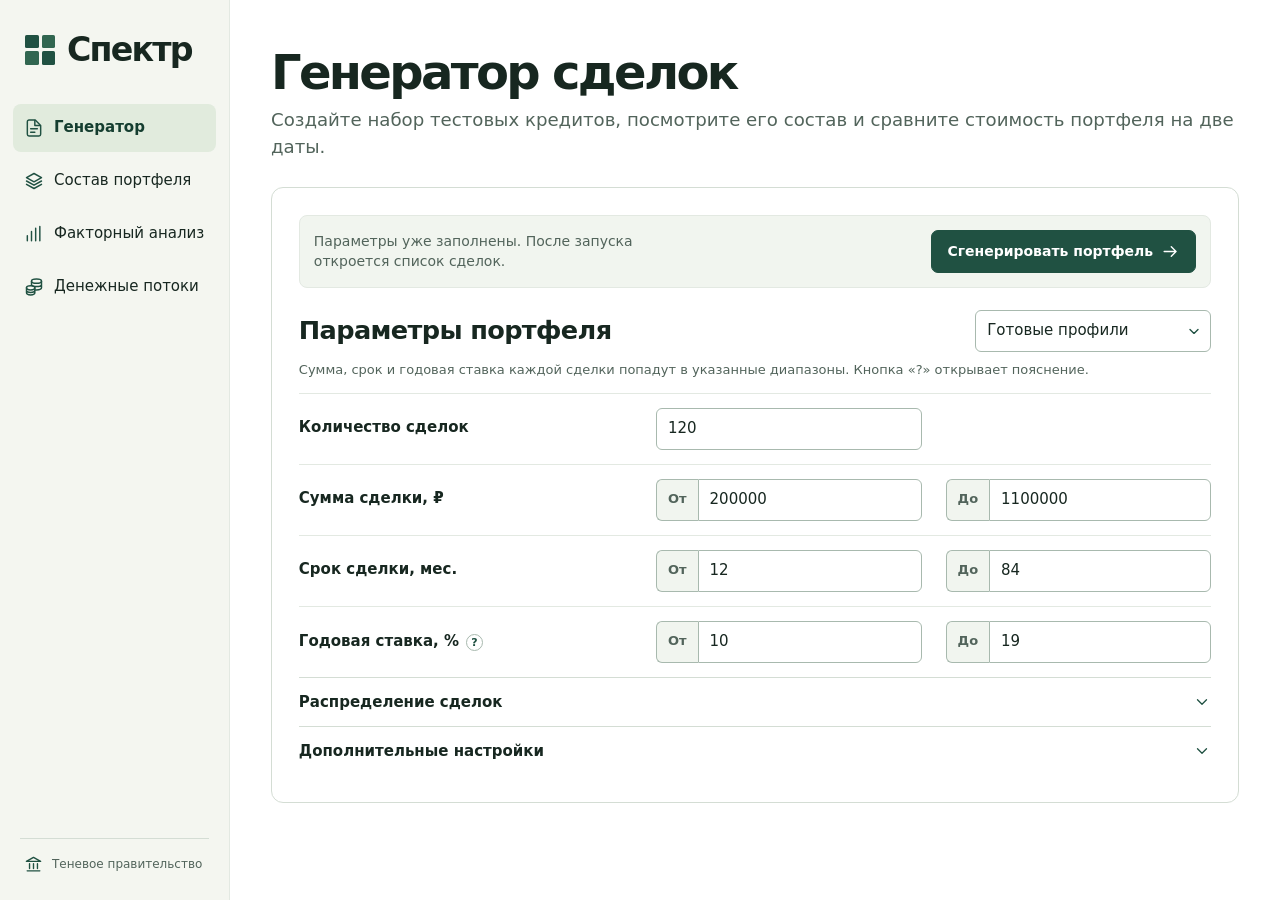
==== sprint-3/spectrum/index.html @ b6577673 "Add factor analysis project for sprints 1–3" ====
<!doctype html>
<html lang="ru">
<head>
  <meta charset="utf-8">
  <meta name="viewport" content="width=device-width, initial-scale=1">
  <meta name="theme-color" content="#f4f6f0">
  <meta name="color-scheme" content="light">
  <meta name="description" content="Спектр — генератор синтетических сделок, факторный анализ NPV и просмотр денежных потоков.">
  <title>Спектр · Риск-аналитика</title>
  <link rel="icon" href="data:,">
  <style>:root {
  color-scheme: light;
  font-family: system-ui, -apple-system, BlinkMacSystemFont, "Segoe UI", sans-serif;
  font-size: 15px;
  line-height: 1.45;
  color: #172720;
  background: #fff;
  --ink: #172720;
  --muted: #52645b;
  --forest: #205142;
  --forest-hover: #2b6654;
  --sidebar: #f4f6f0;
  --sage: #e1ebdd;
  --wash: #f1f5ef;
  --line: #d4ddd4;
  --rule: #e3e9e2;
  --outline: #a8b9ae;
  --gain: #7bb680;
  --gain-dark: #226445;
  --loss: #d48b73;
  --loss-dark: #923d25;
  --focus: #347b62;
  --radius: 12px;
  --sidebar-width: clamp(230px, 17.75vw, 272px);
}
*, *::before, *::after { box-sizing: border-box; }
body { margin: 0; }
h1, h2, p, dl { margin: 0; }
h2 { font-size: clamp(19px, 2vw, 26px); letter-spacing: -.025em; line-height: 1.25; }
a { color: inherit; }
button, input, select { font: inherit; }
button, select, summary { cursor: pointer; }
button:disabled { opacity: .45; cursor: default; }
[hidden] { display: none !important; }
:focus-visible { outline: 2px solid var(--focus); outline-offset: 3px; }
#page-title:focus, main:focus { outline: none; }
.positive { color: var(--gain-dark); }
.negative { color: var(--loss-dark); }
.skip { position: fixed; z-index: 10; left: 12px; top: 12px; padding: 12px; transform: translateY(-180%); border-radius: 6px; background: white; }
.skip:focus { transform: none; }

.app-shell { min-height: 100vh; display: grid; grid-template-columns: var(--sidebar-width) minmax(0, 1fr); }
.sidebar {
  position: sticky;
  top: 0;
  height: 100dvh;
  align-self: start;
  display: flex;
  flex-direction: column;
  padding: 33px 13px 26px;
  gap: 38px;
  background: var(--sidebar);
  border-right: 1px solid var(--rule);
}
.brand { display: flex; align-items: center; gap: 12px; align-self: start; margin-left: 12px; text-decoration: none; }
.brand strong { font-size: clamp(27px, 2.6vw, 38px); font-weight: 790; line-height: 1; letter-spacing: -.055em; }
.brand-mark { width: 30px; height: 30px; flex: none; display: grid; grid-template-columns: 1fr 1fr; gap: 3px; }
.brand-mark i { border-radius: 1.6px; background: var(--forest); }
.brand-mark i:nth-child(2), .brand-mark i:nth-child(3) { background: #316650; }
.navigation { display: grid; gap: 5px; }
.navigation a { display: flex; align-items: center; gap: 10px; min-height: 48px; padding: 8px 11px; border-radius: 8px; text-decoration: none; font-weight: 540; }
.navigation a[aria-current="page"] { background: var(--sage); color: #153e30; font-weight: 710; }
.navigation a:hover:not([aria-current]) { background: #eaeee6; }
.navigation svg, .sidebar-foot svg { flex: none; color: var(--forest); }
.sidebar-foot { display: flex; align-items: center; gap: 9px; margin: auto 7px 0; padding: 16px 4px 0; border-top: 1px solid var(--line); color: var(--muted); font-size: 12px; }
.workspace { min-width: 0; width: 100%; max-width: 1700px; margin-inline: auto; padding: clamp(26px, 3.7vw, 55px) clamp(21px, 3.2vw, 48px) 45px; }
.page-head { display: flex; flex-wrap: wrap; justify-content: space-between; align-items: center; gap: 14px 22px; margin-bottom: 27px; }
.page-head h1 { font-size: clamp(32px, 3.75vw, 57px); line-height: 1.06; font-weight: 790; letter-spacing: -.055em; }
.page-head p { color: var(--muted); font-size: clamp(15px, 1.42vw, 20px); margin-top: 9px; }
.page-actions { display: flex; flex-wrap: wrap; gap: 9px; }

.button {
  display: inline-flex;
  align-items: center;
  justify-content: center;
  gap: 8px;
  min-height: 43px;
  padding: 9px 15px;
  color: var(--forest);
  border: 1px solid transparent;
  border-radius: 7px;
  background: white;
  font-weight: 665;
  font-size: 14px;
  line-height: 1.3;
  text-align: center;
  text-decoration: none;
  transition: background-color 130ms ease, border-color 130ms ease;
}
.button svg { flex: none; }
.button.primary { background: var(--forest); border-color: var(--forest); color: white; }
.button.primary:hover:not(:disabled) { background: var(--forest-hover); border-color: var(--forest-hover); }
.button.secondary { border-color: var(--outline); }
.button.secondary:hover:not(:disabled) { background: var(--wash); border-color: var(--forest); }
.link-button { padding: 2px 0; border: 0; background: transparent; color: var(--forest); font-weight: 650; text-decoration: underline; text-underline-offset: 3px; }
.help-label { display: inline-flex; align-items: center; gap: 3px; max-width: 100%; vertical-align: middle; }
.help-button { display: inline-grid; place-items: center; flex: none; width: 25px; height: 25px; padding: 0; border: 0; border-radius: 5px; color: var(--forest); background: transparent; }
.help-button span { display: grid; place-items: center; width: 17px; height: 17px; border: 1px solid var(--outline); border-radius: 50%; font-size: 11px; font-weight: 750; line-height: 1; }
.help-button:hover span { color: var(--forest); background: var(--sage); border-color: var(--forest); }
.icon-button { display: inline-grid; place-items: center; width: 36px; height: 36px; padding: 0; flex: none; color: var(--forest); border: 1px solid var(--line); border-radius: 7px; background: white; }
.icon-button:hover:not(:disabled) { background: var(--sage); }
input:not([type="file"]), select { min-width: 0; min-height: 42px; font-variant-numeric: tabular-nums; border: 1px solid var(--outline); border-radius: 6px; background-color: #fff; color: var(--ink); padding: 7px 11px; }
select {
  appearance: none;
  padding-right: 32px;
  background-image: url("data:image/svg+xml,%3Csvg xmlns='http://www.w3.org/2000/svg' viewBox='0 0 20 20' fill='none' stroke='%23205142' stroke-width='1.7' stroke-linecap='round' stroke-linejoin='round'%3E%3Cpath d='m5 8 5 5 5-5'/%3E%3C/svg%3E");
  background-repeat: no-repeat;
  background-position: right 8px center;
  background-size: 16px;
}
.panel { min-width: 0; border: 1px solid var(--line); border-radius: var(--radius); background: white; }

.generator-form { max-width: 986px; padding: clamp(16px, 2.1vw, 29px); --form-gap: clamp(10px, 2vw, 24px); }
.generator-start { position: sticky; top: 8px; z-index: 2; display: flex; align-items: center; justify-content: space-between; gap: 12px 20px; padding: 14px; margin-bottom: 22px; border: 1px solid var(--rule); border-radius: 8px; background: var(--wash); }
.generator-start p { max-width: 36ch; color: var(--muted); font-size: 14px; }
.generator-start .button { flex: none; }
#generator-form :is(input, select, summary, .help-button, .link-button) { scroll-margin-block-start: 124px; }
.generator-top { display: flex; flex-wrap: wrap; align-items: center; justify-content: space-between; gap: 8px 15px; margin-bottom: 9px; }
.generator-top select { width: min(236px, 100%); }
.form-row, .count-row .field { display: grid; grid-template-columns: minmax(150px, .6fr) minmax(0, 1fr); align-items: start; gap: var(--form-gap); }
.form-row { padding-block: 14px; border-top: 1px solid var(--rule); }
.form-row > span, .count-row .field > span { align-self: start; padding-top: 9px; font-weight: 635; }
.count-row { display: block; }
.count-row .field { align-items: start; }
.count-row input { width: calc((100% - var(--form-gap)) / 2); }
.range-pair, .advanced-fields { display: grid; grid-template-columns: repeat(2, minmax(0, 1fr)); gap: var(--form-gap); }
.field { display: grid; align-content: start; gap: 6px; min-width: 0; }
.field > span { font-weight: 615; }
.field input, .field select, .field small { min-width: 0; }
.range-field { grid-template-columns: auto minmax(0, 1fr); gap: 0; }
.range-field > span { display: grid; align-items: center; min-height: 42px; padding-inline: 11px; border: 1px solid var(--outline); border-right: 0; border-radius: 6px 0 0 6px; background: var(--wash); color: var(--muted); font-size: 13px; }
.range-field input { width: 100%; border-radius: 0 6px 6px 0; }
.field small { grid-column: 1 / -1; padding-top: 3px; }
.field input[aria-invalid="true"] { border-color: var(--loss-dark); background: #fff8f5; }
.field small, .form-error { color: var(--loss-dark); font-size: 13px; line-height: 1.4; }
.field-help { color: var(--muted); font-size: 13px; margin-block: 0 13px; }
.form-disclosure { border-top: 1px solid var(--line); }
.form-disclosure > summary, .method > summary, .interaction > summary, .issues > summary {
  display: flex;
  align-items: center;
  justify-content: space-between;
  gap: 10px;
  list-style: none;
  padding: 14px 0;
  font-weight: 690;
  line-height: 1.35;
}
summary::-webkit-details-marker { display: none; }
summary svg { flex: none; color: var(--forest); transition: transform 140ms ease; }
details[open] > summary svg { transform: rotate(180deg); }
.form-disclosure > summary:hover, .method > summary:hover, .interaction > summary:hover, .issues > summary:hover { color: var(--forest-hover); }
.form-disclosure[open] { padding-bottom: 16px; }
.shares-grid { display: grid; grid-template-columns: repeat(2, minmax(0, 1fr)); gap: var(--form-gap); }
.shares-group { display: grid; align-content: start; min-width: 0; gap: 8px; margin: 0; padding: 0; border: 0; }
.shares-group legend { padding: 0; font-weight: 710; margin-bottom: 8px; }
.shares-group .field { grid-template-columns: minmax(0, 1fr) minmax(51px, 65px); align-items: center; font-size: 14px; }
.shares-group .field > span { font-weight: 510; overflow-wrap: anywhere; }
.shares-group input { text-align: center; width: 100%; padding-inline: 5px; }
.settings-actions { margin-top: 13px; }
.form-message { margin: 0 0 12px; padding: 10px 13px; border-radius: 7px; background: var(--wash); color: var(--forest); font-size: 14px; }
.form-message.error { background: #fcf0e9; color: var(--loss-dark); }

.metric-band { display: grid; grid-template-columns: repeat(4, minmax(0, 1fr)); padding-block: 17px; margin-bottom: 25px; border-block: 1px solid var(--line); }
.metric { display: grid; grid-template-rows: 1fr auto; min-width: 0; padding: 1px clamp(10px, 1.7vw, 24px); }
.metric + .metric { border-left: 1px solid var(--line); }
.metric dt { margin-bottom: 5px; font-size: 14px; color: var(--muted); }
.metric dd { margin: 0; font-size: clamp(22px, 2.35vw, 36px); line-height: 1.15; font-weight: 755; letter-spacing: -.037em; font-variant-numeric: tabular-nums; overflow-wrap: anywhere; }
body[data-route="portfolio"] .metric-band { background: var(--wash); border: 0; border-radius: var(--radius); }
body[data-route="analysis"] .metric-band { grid-template-columns: repeat(3, minmax(0, 1fr)); }
body[data-route="analysis"] .metric dd { font-size: clamp(19px, 2.12vw, 32px); }
.metric-context { display: block; color: var(--muted); font-size: 12px; }
body[data-route="cashflows"] .metric dd { font-size: clamp(17px, 1.94vw, 30px); }

.work-panel { padding-inline: clamp(13px, 1.6vw, 22px); padding-bottom: 17px; }
.view-bar { display: flex; align-items: center; justify-content: space-between; gap: 8px; min-width: 0; border-bottom: 1px solid var(--line); margin-bottom: 17px; }
.view-bar > .button { min-height: 36px; margin-block: 7px; }
.view-switch { display: flex; align-self: stretch; gap: clamp(4px, 1.5vw, 21px); }
.view-switch button {
  border: 0;
  border-bottom: 3px solid transparent;
  padding: 14px 12px 11px;
  background: transparent;
  color: var(--muted);
  font-size: clamp(14px, 1.35vw, 20px);
  font-weight: 625;
  text-align: left;
  line-height: 1.25;
}
.view-switch button:hover, .view-switch button[aria-pressed="true"] { color: var(--forest); }
.view-switch button[aria-pressed="true"] { border-color: var(--forest); font-weight: 740; }
.view-hint, .chart-legend, .scroll-hint { margin-bottom: 13px; color: var(--muted); font-size: 14px; }
.table-hint { display: none; }
.table-controls { display: flex; flex-wrap: wrap; gap: 8px 12px; margin-bottom: 15px; }
.deal-results, .deal-result-actions { display: flex; flex-wrap: wrap; align-items: center; gap: 8px 12px; }
.deal-results { justify-content: space-between; margin-bottom: 11px; color: var(--muted); font-size: 13px; }
.deal-result-actions .button { min-height: 36px; }
.search-field { display: flex; align-items: center; gap: 5px; min-height: 42px; width: min(280px, 100%); border: 1px solid var(--outline); border-radius: 6px; padding-left: 10px; color: var(--muted); }
.search-field input { width: 100%; background: transparent; border: 0; min-height: 40px; outline: 0; padding-left: 5px; }
.search-field svg { flex: none; }
.search-field:focus-within { outline: 2px solid var(--focus); outline-offset: 3px; }
.table-scroll, .chart-scroll { overflow: auto; border-radius: 6px 6px 0 0; }
.table-scroll:focus-visible, .chart-scroll:focus-visible { outline-offset: -2px; }
table { width: 100%; border-spacing: 0; border-collapse: separate; font-size: 14px; line-height: 1.4; }
.deal-table { min-width: 655px; }
.factor-table { min-width: 409px; }
.payment-table { min-width: 392px; }
th, td { text-align: left; padding: 12px clamp(8px, 1vw, 16px); border-block-end: 1px solid var(--rule); }
thead th { background: var(--wash); color: #22392f; font-weight: 705; }
tbody tr:hover { background-color: #f8faf7; }
tbody td { font-variant-numeric: tabular-nums; }
.deal-table tr > :first-child, .payment-table tr > :first-child { position: sticky; left: 0; z-index: 1; box-shadow: 1px 0 0 var(--rule); }
.deal-table tbody td:first-child, .payment-table tbody td:first-child { background: white; }
.deal-table tbody tr:hover td:first-child, .payment-table tbody tr:hover td:first-child { background: #f8faf7; }
tfoot th, tfoot td { font-weight: 740; background: var(--wash); }
.t-right { text-align: right; }
.id-cell { font-family: ui-monospace, "SF Mono", Menlo, monospace; font-size: 13px; white-space: nowrap; color: #2f4a3e; }
.amount { font-weight: 680; }
.table-action, .sort-button { display: inline-flex; align-items: center; gap: 7px; text-align: left; border: 0; padding: 0; background: transparent; color: inherit; font-weight: inherit; }
.table-action { color: var(--forest); font-weight: 665; width: 100%; justify-content: space-between; }
.table-action:hover { text-decoration: underline; text-underline-offset: 3px; }
.sort-button svg { color: var(--muted); flex: none; }
th[aria-sort] .sort-button svg { color: var(--forest); }
th[aria-sort="ascending"] .sort-button svg { transform: rotate(180deg); }
.table-footer { display: flex; flex-wrap: wrap; align-items: center; gap: 8px 14px; padding-top: 13px; color: var(--muted); font-size: 13px; }
.pagination { display: flex; align-items: center; gap: 6px; margin-left: auto; font-variant-numeric: tabular-nums; }
.pagination > span { margin-right: 4px; }
.distribution-grid { display: grid; grid-template-columns: repeat(2, minmax(0, 1fr)); gap: clamp(14px, 3vw, 42px); }
.distribution h2 { font-size: 18px; margin: 5px 0 12px; }
.distribution-row { display: grid; grid-template-columns: minmax(0, 1fr) 53px 53px 56px; gap: 6px 9px; align-items: center; padding: 9px 0; border-bottom: 1px solid var(--rule); font-size: 14px; }
.distribution-row > span:first-child { overflow-wrap: anywhere; }
.distribution-row > :nth-child(2), .distribution-row > :nth-child(3), .distribution-row > :nth-child(4) { text-align: right; font-variant-numeric: tabular-nums; }
.distribution-head { font-size: 12px; color: var(--muted); font-weight: 650; }
.distribution-bars { display: grid; grid-column: 1 / -1; gap: 3px; }
.distribution-bars i { width: var(--length); height: 4px; border-radius: 2px; background: #cddbc9; }
.distribution-bars .actual-bar { background: var(--forest); }
.distribution-choice { width: 100%; border: 0; border-bottom: 1px solid var(--rule); text-align: left; color: var(--ink); background: transparent; }
.distribution-choice:hover, .distribution-choice:focus-visible { background: var(--wash); }
.distribution-choice > span:first-child { color: var(--forest); text-decoration: underline; text-underline-offset: 3px; }
.portfolio-meta { display: flex; flex-wrap: wrap; align-items: baseline; gap: 8px 22px; margin-top: 24px; font-size: 13px; color: var(--muted); }
.portfolio-meta strong { margin-left: 5px; color: var(--ink); overflow-wrap: anywhere; }

.analysis-filters { display: grid; grid-template-columns: 1.1fr .9fr .9fr 1.24fr; gap: 12px 16px; margin-bottom: 18px; }
.analysis-filters label { display: grid; gap: 6px; min-width: 0; font-size: 14px; font-weight: 615; }
.analysis-filters select { width: 100%; font-weight: 510; }
.analysis-filters select:disabled { cursor: default; background: var(--wash); color: var(--muted); }
.analysis-scope { margin: -2px 0 10px; color: var(--muted); font-size: 13px; }
.analysis-reading { padding-left: 10px; margin-bottom: 9px; border-left: 3px solid var(--forest); font-size: 14px; font-weight: 650; }
.analysis-panel { --impact-columns: minmax(0, 1.32fr) minmax(0, 1fr) minmax(105px, .72fr) 16px; }
.impact-axis, .impact-row { display: grid; grid-template-columns: var(--impact-columns); align-items: center; gap: 13px; padding: 10px 9px; }
.impact-axis { border-bottom: 1px solid var(--line); color: var(--muted); font-weight: 650; font-size: 12px; }
.impact-axis > span:nth-child(3) { text-align: right; }
.impact-directions { display: grid; grid-template-columns: 1fr auto 1fr; align-items: center; gap: 3px; }
.impact-directions > span:first-child { color: var(--loss-dark); }
.impact-directions > span:last-child { color: var(--gain-dark); text-align: right; }
.impact-row { width: 100%; border: 0; border-bottom: 1px solid var(--rule); background: white; color: var(--ink); text-align: left; min-height: 58px; }
.impact-row:last-child { border-bottom: 0; }
.impact-button:hover, .impact-button:focus-visible { background: var(--wash); }
.impact-button:focus-visible { outline-offset: -2px; }
.impact-name { display: grid; gap: 1px; }
.impact-name strong { font-weight: 700; }
.impact-name small { color: var(--muted); font-size: 13px; line-height: 1.3; }
.impact-track { display: block; position: relative; height: 10px; border-radius: 3px; background: var(--rule); }
.impact-track::before { content: ""; position: absolute; left: 50%; top: -3px; bottom: -3px; width: 1px; background: var(--outline); }
.impact-bar { position: absolute; top: 0; bottom: 0; width: var(--impact-width); min-width: 2px; }
.impact-bar.positive { left: 50%; border-radius: 0 3px 3px 0; background: var(--gain); }
.impact-bar.negative { right: 50%; border-radius: 3px 0 0 3px; background: var(--loss); }
.impact-amount { text-align: right; font-weight: 700; font-variant-numeric: tabular-nums; overflow-wrap: anywhere; }
.impact-arrow { display: flex; color: var(--forest); }
.chart-scroll { border-radius: 6px; }
.chart-scroll svg { display: block; width: 100%; height: auto; }
.yearly { min-width: 660px; }
.chart-grid { stroke: #dce5dd; stroke-width: 1; }
.chart-axis { fill: #536459; font-size: 13px; }
.chart-hit { fill: transparent; }
g[role="button"] { cursor: pointer; }
g[role="button"]:hover .chart-hit, g[role="button"]:focus-visible .chart-hit { fill: #20514212; }
g[role="button"]:focus-visible { outline: none; }
g[role="button"]:focus-visible .chart-hit { stroke: var(--focus); stroke-width: 1.6; }
.stack-principal { fill: var(--forest); }
.stack-interest { fill: var(--gain); }
.year-bar.selected .chart-hit { fill: #20514214; }
.year-label { font-size: 12px; }
.chart-legend { display: flex; flex-wrap: wrap; gap: 6px 15px; margin: 8px 0 0; font-size: 13px; }
.chart-legend > span { display: inline-flex; align-items: center; gap: 6px; }
.legend-dot { width: 11px; height: 11px; border-radius: 2px; background: var(--gain); flex: none; }
.legend-dot.principal { background: var(--forest); }
.scroll-hint { display: none; margin-top: 8px; font-size: 12px; }
.method { margin-top: 17px; padding: 0 16px; }
.method p, .interaction p { color: var(--muted); margin-bottom: 13px; }
.empty { padding: 28px 12px; text-align: center; color: var(--muted); }
.empty h2 { margin: 7px 0 5px; color: var(--ink); }
.empty p { max-width: 57ch; margin-inline: auto; }

.cash-source { margin: -14px 0 18px; color: var(--muted); font-size: 14px; }
.cash-filter { display: flex; align-items: center; flex-wrap: wrap; gap: 8px 13px; margin-bottom: 19px; }
.cash-filter label { display: flex; align-items: center; gap: 11px; font-weight: 680; }
.cash-filter select { min-width: clamp(105px, 19vw, 230px); }
.cash-filter > span { color: var(--muted); font-size: 13px; }
.issues { margin: -7px 0 12px; color: var(--loss-dark); }
.issues ul { margin: 0 0 12px; padding-left: 19px; }

dialog { width: min(505px, calc(100% - 24px)); max-height: calc(100dvh - 24px); padding: 21px; color: var(--ink); background: white; border: 1px solid var(--line); border-radius: var(--radius); box-shadow: 0 16px 64px #1727202b; }
dialog::backdrop { background: #17272065; }
.dialog-head { display: flex; justify-content: space-between; align-items: start; gap: 10px; margin-bottom: 12px; }
.dialog-note { margin-bottom: 14px; color: var(--muted); }
.help-copy { display: grid; gap: 10px; color: var(--muted); line-height: 1.58; }
#factor-modal { width: min(630px, calc(100% - 24px)); }
.factor-scope { margin: -3px 0 17px; color: var(--muted); font-size: 13px; }
.factor-section { margin-bottom: 17px; }
.factor-section h3 { margin: 0 0 5px; font-size: 16px; }
.factor-section p { color: var(--muted); }
.factor-comparison { display: grid; grid-template-columns: repeat(3, minmax(0, 1fr)); margin-top: 9px; border-radius: 8px; background: var(--wash); }
.factor-comparison > div { min-width: 0; padding: 8px 11px; }
.factor-comparison > div + div { border-left: 1px solid var(--line); }
.factor-comparison dt { color: var(--muted); font-size: 12px; }
.factor-comparison dd { margin: 3px 0 0; font-size: 16px; font-weight: 700; font-variant-numeric: tabular-nums; overflow-wrap: anywhere; }
.factor-extra { margin-top: 8px; font-size: 13px; }
.factor-extra strong { color: var(--ink); }
.factor-number { display: flex; flex-wrap: wrap; align-items: baseline; gap: 5px 12px; margin: 7px 0 8px; }
.factor-number span { font-size: 13px; color: var(--muted); font-weight: 620; }
.factor-number strong { font-size: clamp(22px, 3vw, 34px); line-height: 1.15; letter-spacing: -.038em; overflow-wrap: anywhere; }
.facts { font-size: 14px; }
.facts > div { display: flex; justify-content: space-between; gap: 10px; border-top: 1px solid var(--rule); padding-block: 9px; }
.facts dd { text-align: right; font-weight: 680; margin: 0; font-variant-numeric: tabular-nums; }
.interaction { border-top: 1px solid var(--rule); }
.interaction .factor-interaction-note { margin: 0; }
.file-field { display: grid; gap: 4px; padding: 11px; margin-bottom: 9px; border: 1px solid var(--line); border-radius: 7px; }
.file-field span { color: var(--muted); font-size: 13px; }
.file-field input { width: 100%; min-width: 0; font-size: 13px; }
.file-field input::file-selector-button { cursor: pointer; color: var(--forest); background: var(--wash); padding: 5px 8px; border: 1px solid var(--line); border-radius: 5px; font: inherit; }
.modal-actions { display: flex; flex-wrap: wrap; justify-content: flex-end; gap: 7px; margin-top: 13px; }
.toast { position: fixed; display: flex; align-items: center; gap: 8px; z-index: 10; right: 16px; bottom: 16px; max-width: calc(100% - 32px); padding: 11px 14px; border-radius: 8px; color: white; background: var(--forest); box-shadow: 0 4px 16px #17272026; font-size: 14px; }
.toast svg { flex: none; }

@media (max-width: 1150px) {
  .distribution-grid { grid-template-columns: minmax(0, 1fr); gap: 17px; }
}
@media (max-width: 940px) {
  .app-shell { display: block; }
  .sidebar { position: static; height: auto; padding: 15px 14px 9px; border-right: 0; border-bottom: 1px solid var(--line); gap: 13px; }
  .brand { margin-left: 4px; }
  .brand strong { font-size: 24px; }
  .brand-mark { width: 23px; height: 23px; }
  .navigation { grid-template-columns: repeat(4, minmax(0, 1fr)); }
  .navigation a { justify-content: center; }
  .sidebar-foot { display: none; }
}
@media (max-width: 780px) {
  .scroll-hint { display: block; }
}
@media (max-width: 725px), (min-width: 941px) and (max-width: 1000px) {
  .table-hint { display: block; font-size: 12px; }
}
@media (max-width: 670px) {
  .impact-axis { display: block; }
  .impact-axis > span { display: none; }
  .impact-row { grid-template-columns: minmax(0, 1fr) minmax(0, .76fr) 16px; column-gap: 8px; row-gap: 7px; }
  .impact-track { grid-row: 2; grid-column: 1 / -1; height: 7px; }
  .impact-amount { font-size: 14px; }
}
@media (max-width: 570px) {
  .navigation a { flex-direction: column; gap: 4px; min-height: 50px; justify-content: start; padding: 7px 3px; font-size: 11px; line-height: 1.2; text-align: center; }
  .navigation svg { width: 16px; height: 16px; }
  .workspace { padding: 23px 13px 28px; }
  .page-head { margin-bottom: 17px; }
  .page-head h1 { font-size: clamp(30px, 8vw, 38px); }
  .generator-start { flex-direction: column; align-items: stretch; }
  .generator-start .button { width: 100%; }
  .page-actions { display: grid; width: 100%; grid-template-columns: repeat(2, minmax(0, 1fr)); gap: 7px; }
  .page-actions .button { padding-inline: 7px; font-size: 13px; }
  .form-row, .count-row .field { grid-template-columns: minmax(0, 1fr); gap: 7px; }
  .form-row > span, .count-row .field > span { padding-top: 0; }
  .shares-grid, .advanced-fields { grid-template-columns: minmax(0, 1fr); }
  .metric-band { grid-template-columns: repeat(2, minmax(0, 1fr)); padding: 0; margin-bottom: 16px; }
  .metric { padding-block: 12px; }
  .metric:nth-child(odd) { border-left: 0; }
  .metric:nth-child(n+3) { border-top: 1px solid var(--line); }
  .metric dt { font-size: 12px; }
  .metric dd { font-size: clamp(18px, 4.5vw, 24px); }
  body[data-route="analysis"] .metric-band { grid-template-columns: repeat(2, minmax(0, 1fr)); }
  body[data-route="analysis"] .metric:nth-child(3) { grid-column: 1 / -1; }
  body[data-route="analysis"] .metric dd { font-size: clamp(16px, 4.2vw, 23px); }
  .analysis-filters { grid-template-columns: repeat(2, minmax(0, 1fr)); gap: 10px; }
  .view-switch { gap: 2px; }
  .view-switch button { padding-inline: 6px; }
  .view-bar { flex-wrap: wrap; gap: 0 6px; align-items: start; }
  .view-bar > .button { font-size: 12px; padding-inline: 7px; min-height: 34px; }
  .view-bar > .button svg { width: 15px; height: 15px; }
  .cash-source { margin-top: -7px; }
  .distribution-row { grid-template-columns: minmax(0, 1fr) 41px 41px 42px; gap: 5px; font-size: 13px; }
  .table-controls > * { max-width: 100%; }
}
@media (max-width: 450px) {
  .factor-table, .payment-table { min-width: 0; font-size: 12px; }
  .factor-table { table-layout: fixed; overflow-wrap: anywhere; }
  .factor-table th:first-child { width: 40%; }
  .factor-table th:nth-child(2) { width: 34%; }
  .factor-table :is(th, td), .payment-table :is(th, td) { padding: 9px 5px; }
  .factor-table .table-action { text-decoration: underline; text-underline-offset: 2px; }
  .factor-table .table-action svg { display: none; }
  .payment-table td { white-space: nowrap; }
  .factor-comparison { grid-template-columns: minmax(0, 1fr); }
  .factor-comparison > div { display: grid; grid-template-columns: minmax(0, 1fr) minmax(0, 1.45fr); align-items: center; gap: 7px; }
  .factor-comparison > div + div { border-left: 0; border-top: 1px solid var(--line); }
  .factor-comparison dd { margin: 0; text-align: right; }
}
@media (max-width: 355px) {
  .page-actions { grid-template-columns: minmax(0, 1fr); }
  .payment-table :is(th, td) { padding-inline: 2px; }
}
@media (prefers-reduced-motion: reduce) {
  *, *::before, *::after { transition: none !important; }
}

</style>
</head>
<body>
  <a class="skip" href="#main-content">Перейти к содержимому</a>
  <div class="app-shell">
    <aside class="sidebar" id="sidebar"></aside>
    <div class="workspace">
      <main id="main-content" tabindex="-1"></main>
    </div>
  </div>
  <div id="toast" class="toast" role="status" aria-live="polite" hidden></div>
  <dialog id="import-modal" aria-labelledby="import-title"></dialog>
  <dialog id="factor-modal" aria-labelledby="factor-title"></dialog>
  <dialog id="deal-modal" aria-labelledby="deal-title"></dialog>
  <dialog id="help-modal" aria-labelledby="help-title"></dialog>
  <noscript>Включите JavaScript в браузере, чтобы открыть приложение.</noscript>
  <script>
(() => {
'use strict';
const TeamOneFiles = {"summary":"instrument_id,opening_principal,total_principal,total_interest,closing_balance,flow_count,current_interest,current_interest_source\n1,3646037.8900000001,3646037.8900000001,5051623.4740425898,0.0000000000,668,6742.6728102740,COMPUTED\n2,3646037.8900000001,3646037.8900000001,3817085.7924366235,0.0000000000,668,6742.6728102740,COMPUTED\n3,4800112.4800000004,4800112.4800000004,1563309.1694156949,0.0000000000,190,13673.0625349104,COMPUTED\n4,3646037.8900000001,3646037.8900000001,3851266.1524653682,0.0000000000,674,6742.6728102740,COMPUTED\n5,4800112.4800000004,4800112.4800000023,1616617.0828356543,0.0000000000,196,13673.0625349104,COMPUTED\n6,3646037.8900000001,3646037.8900000001,3851266.1524653682,0.0000000000,674,6742.6728102740,COMPUTED\n7,349553.6300000000,349553.6300000001,11059.7569503994,0.0000000000,8,2442.0870041096,COMPUTED\n8,60709.4500000000,60709.4500000000,1795.1424572356,0.0000000000,12,316.0217945205,COMPUTED\n9,290027.7800000000,290027.7800000000,46082.3427094291,0.0000000000,54,2892.3318334247,COMPUTED\n10,11061796.0000000000,11061795.9999999981,6085515.0463813199,0.0000000000,284,41216.5549589041,COMPUTED\n11,349553.6300000000,349553.6300000001,10989.3915184932,0.0000000000,8,2442.0870041096,COMPUTED\n12,60709.4500000000,60709.4500000000,1782.4738059361,0.0000000000,12,316.0217945205,COMPUTED\n13,1047077.3000000000,1047077.3000000000,26086.0901771689,0.0000000000,18,4130.9351013699,COMPUTED\n14,1047077.3000000000,1047077.3000000000,26384.7542350381,0.0000000000,18,2974.8470139726,COMPUTED\n15,1896648.8799999999,1896648.8799999999,43648.9057315068,0.0000000000,8,3117.7789808219,COMPUTED\n16,1047077.3000000000,1047077.3000000000,35266.7843008219,0.0000000000,13,4199.7840197260,COMPUTED\n17,1047077.3000000000,1047077.3000000000,35266.7843008219,0.0000000000,13,4199.7840197260,COMPUTED\n18,1047077.3000000000,1047077.3000000000,35266.7843008219,0.0000000000,13,4199.7840197260,COMPUTED\n19,1047077.3000000000,1047077.3000000000,34041.8472950685,0.0000000000,10,2974.8470139726,COMPUTED\n21,1047077.3000000000,1047077.3000000000,46547.6062186301,0.0000000000,10,4199.7840197260,COMPUTED\n22,1000000.0000000000,999999.9999999999,83550.9893455099,0.0000000000,18,11136.9863013699,COMPUTED\n23,1000000.0000000000,1000000.0000000000,85526.0273972603,0.0000000000,20,520.5479452055,COMPUTED\n24,1093204.6299999999,1093204.6299999999,48620.1511242009,0.0000000000,19,7188.1948273973,COMPUTED\n25,500000.0000000000,500000.0000000000,20958.9041095890,0.0000000000,6,4109.5890410959,COMPUTED\n26,2493753.8900000001,2493753.8899999997,698942.4562831220,0.0000000000,112,744.7100657808,COMPUTED\n27,3605963.1200000001,3605963.1200000006,465203.9001071248,0.0000000000,50,12932.0704769315,COMPUTED\n28,270000.0000000000,270000.0000000000,33319.6232995867,0.0000000000,46,968.3013698630,COMPUTED\n29,270000.0000000000,270000.0000000000,32152.5663011746,0.0000000000,46,968.3013698630,COMPUTED\n30,500000.0000000000,500000.0000000000,16347.9452054795,0.0000000000,9,5342.4657534247,COMPUTED\n31,500000.0000000000,500000.0000000000,16347.9452054795,0.0000000000,10,5342.4657534247,COMPUTED\n33,500000.0000000000,500000.0000000000,16347.9452054795,0.0000000000,10,5342.4657534247,COMPUTED\n34,500000.0000000000,500000.0000000000,16347.9452054795,0.0000000000,10,5342.4657534247,COMPUTED\n35,500000.0000000000,500000.0000000000,27246.5753424658,0.0000000000,6,5342.4657534247,COMPUTED\n36,500000.0000000000,500000.0000000000,27246.5753424658,0.0000000000,2,1000.0000000000,REPORTED\n37,500000.0000000000,500000.0000000000,27246.5753424658,0.0000000000,2,1000.0000000000,REPORTED\n38,500000.0000000000,500000.0000000000,27246.5753424658,0.0000000000,2,1000.0000000000,REPORTED\n39,500000.0000000000,500000.0000000000,27246.5753424658,0.0000000000,2,1000.0000000000,REPORTED\n40,500000.0000000000,500000.0000000000,27246.5753424658,0.0000000000,2,1000.0000000000,REPORTED\n41,12000000.0000000000,12000000.0000000000,529972.6027397260,0.0000000000,6,38465.7534246575,COMPUTED\n42,500000.0000000000,500000.0000000000,15090.4109589041,0.0000000000,10,4931.5068493151,COMPUTED\n43,500000.0000000000,500000.0000000000,25150.6849315068,0.0000000000,2,4931.5068493151,COMPUTED\n44,224204.1900000000,224204.1900000000,4203.3490002740,0.0000000000,8,0.0000000000,REPORTED\n45,156750.0000000000,156750.0000000000,5266.5136986301,0.0000000000,8,0.0000000000,COMPUTED\n46,156750.0000000000,156750.0000000000,5266.5136986301,0.0000000000,8,0.0000000000,REPORTED\n","cashflows":"instrument_id,payment_date,cash_flow_type,amount,rate_used,year_fraction\n1,2022-09-22,INTEREST,23224.7619020548,0.0750000000,0.0849315068\n1,2022-09-22,PRINCIPAL,2812.5600978605,0.0000000000,0.0000000000\n1,2022-10-22,INTEREST,22458.2383350132,0.0750000000,0.0821917808\n1,2022-10-22,PRINCIPAL,3579.0836649021,0.0000000000,0.0000000000\n1,2022-11-22,INTEREST,23184.0480068536,0.0750000000,0.0849315068\n1,2022-11-22,PRINCIPAL,2853.2739930617,0.0000000000,0.0000000000\n1,2022-12-22,INTEREST,22418.5868152038,0.0750000000,0.0821917808\n1,2022-12-22,PRINCIPAL,3618.7351847115,0.0000000000,0.0000000000\n1,2023-01-22,INTEREST,23142.8221949678,0.0750000000,0.0849315068\n1,2023-01-22,PRINCIPAL,2894.4998049475,0.0000000000,0.0000000000\n1,2023-02-22,INTEREST,23124.3846277171,0.0750000000,0.0849315068\n1,2023-02-22,PRINCIPAL,2912.9373721982,0.0000000000,0.0000000000\n1,2023-03-22,INTEREST,20869.7815883640,0.0750000000,0.0767123288\n1,2023-03-22,PRINCIPAL,5167.5404115513,0.0000000000,0.0000000000\n1,2023-04-22,INTEREST,23072.9130911494,0.0750000000,0.0849315068\n1,2023-04-22,PRINCIPAL,2964.4089087659,0.0000000000,0.0000000000\n1,2023-05-22,INTEREST,22310.3518185329,0.0750000000,0.0821917808\n1,2023-05-22,PRINCIPAL,3726.9701813825,0.0000000000,0.0000000000\n1,2023-06-22,INTEREST,23030.2899229724,0.0750000000,0.0849315068\n1,2023-06-22,PRINCIPAL,3007.0320769429,0.0000000000,0.0000000000\n1,2023-07-22,INTEREST,22268.8408457076,0.0750000000,0.0821917808\n1,2023-07-22,PRINCIPAL,3768.4811542077,0.0000000000,0.0000000000\n1,2023-08-22,INTEREST,22987.1308318425,0.0750000000,0.0849315068\n1,2023-08-22,PRINCIPAL,3050.1911680728,0.0000000000,0.0000000000\n1,2023-09-22,INTEREST,22967.7015319363,0.0750000000,0.0849315068\n1,2023-09-22,PRINCIPAL,3069.6204679790,0.0000000000,0.0000000000\n1,2023-10-22,INTEREST,22207.8856161786,0.0750000000,0.0821917808\n1,2023-10-22,PRINCIPAL,3829.4363837367,0.0000000000,0.0000000000\n1,2023-11-22,INTEREST,22923.7554848671,0.0750000000,0.0849315068\n1,2023-11-22,PRINCIPAL,3113.5665150482,0.0000000000,0.0000000000\n1,2023-12-22,INTEREST,22165.0862832409,0.0750000000,0.0821917808\n1,2023-12-22,PRINCIPAL,3872.2357166744,0.0000000000,0.0000000000\n1,2024-01-22,INTEREST,22836.9102929875,0.0750000000,0.0847743095\n1,2024-01-22,PRINCIPAL,3200.4117069278,0.0000000000,0.0000000000\n1,2024-02-22,INTEREST,22796.4147665824,0.0750000000,0.0846994536\n1,2024-02-22,PRINCIPAL,3240.9072333330,0.0000000000,0.0000000000\n1,2024-03-22,INTEREST,21306.4188403224,0.0750000000,0.0792349727\n1,2024-03-22,PRINCIPAL,4730.9031595930,0.0000000000,0.0000000000\n1,2024-04-22,INTEREST,22745.7741677748,0.0750000000,0.0846994536\n1,2024-04-22,PRINCIPAL,3291.5478321405,0.0000000000,0.0000000000\n1,2024-05-22,INTEREST,21991.8045920039,0.0750000000,0.0819672131\n1,2024-05-22,PRINCIPAL,4045.5174079115,0.0000000000,0.0000000000\n1,2024-06-22,INTEREST,22699.1657615368,0.0750000000,0.0846994536\n1,2024-06-22,PRINCIPAL,3338.1562383785,0.0000000000,0.0000000000\n1,2024-07-22,INTEREST,21946.4131556537,0.0750000000,0.0819672131\n1,2024-07-22,PRINCIPAL,4090.9088442616,0.0000000000,0.0000000000\n1,2024-08-22,INTEREST,22651.9729300692,0.0750000000,0.0846994536\n1,2024-08-22,PRINCIPAL,3385.3490698461,0.0000000000,0.0000000000\n1,2024-09-22,INTEREST,22630.4676388468,0.0750000000,0.0846994536\n1,2024-09-22,PRINCIPAL,3406.8543610685,0.0000000000,0.0000000000\n1,2024-10-22,INTEREST,21879.5087769129,0.0750000000,0.0819672131\n1,2024-10-22,PRINCIPAL,4157.8132230024,0.0000000000,0.0000000000\n1,2024-11-22,INTEREST,22582.4133980464,0.0750000000,0.0846994536\n1,2024-11-22,PRINCIPAL,3454.9086018690,0.0000000000,0.0000000000\n1,2024-12-22,INTEREST,21832.7092574977,0.0750000000,0.0819672131\n1,2024-12-22,PRINCIPAL,4204.6127424176,0.0000000000,0.0000000000\n1,2025-01-22,INTEREST,22575.5779803198,0.0750000000,0.0848566509\n1,2025-01-22,PRINCIPAL,3461.7440195955,0.0000000000,0.0000000000\n1,2025-02-22,INTEREST,22573.4420868875,0.0750000000,0.0849315068\n1,2025-02-22,PRINCIPAL,3463.8799130278,0.0000000000,0.0000000000\n1,2025-03-22,INTEREST,20368.9862612154,0.0750000000,0.0767123288\n1,2025-03-22,PRINCIPAL,5668.3357386999,0.0000000000,0.0000000000\n1,2025-04-22,INTEREST,22515.2711241745,0.0750000000,0.0849315068\n1,2025-04-22,PRINCIPAL,3522.0508757409,0.0000000000,0.0000000000\n1,2025-05-22,INTEREST,21767.2607831310,0.0750000000,0.0821917808\n1,2025-05-22,PRINCIPAL,4270.0612167843,0.0000000000,0.0000000000\n1,2025-06-22,INTEREST,22465.6364375577,0.0750000000,0.0849315068\n1,2025-06-22,PRINCIPAL,3571.6855623576,0.0000000000,0.0000000000\n1,2025-07-22,INTEREST,21718.9212481911,0.0750000000,0.0821917808\n1,2025-07-22,PRINCIPAL,4318.4007517242,0.0000000000,0.0000000000\n1,2025-08-22,INTEREST,22415.3776685707,0.0750000000,0.0849315068\n1,2025-08-22,PRINCIPAL,3621.9443313446,0.0000000000,0.0000000000\n1,2025-09-22,INTEREST,22392.3063793368,0.0750000000,0.0849315068\n1,2025-09-22,PRINCIPAL,3645.0156205785,0.0000000000,0.0000000000\n1,2025-10-22,INTEREST,21647.5046411138,0.0750000000,0.0821917808\n1,2025-10-22,PRINCIPAL,4389.8173588015,0.0000000000,0.0000000000\n1,2025-11-22,INTEREST,22341.1255939202,0.0750000000,0.0849315068\n1,2025-11-22,PRINCIPAL,3696.1964059951,0.0000000000,0.0000000000\n1,2025-12-22,INTEREST,21597.6593507829,0.0750000000,0.0821917808\n1,2025-12-22,PRINCIPAL,4439.6626491324,0.0000000000,0.0000000000\n1,2026-01-22,INTEREST,22289.3012862403,0.0750000000,0.0849315068\n1,2026-01-22,PRINCIPAL,3748.0207136750,0.0000000000,0.0000000000\n1,2026-02-22,INTEREST,22265.4269077217,0.0750000000,0.0849315068\n1,2026-02-22,PRINCIPAL,3771.8950921936,0.0000000000,0.0000000000\n1,2026-03-22,INTEREST,20089.0068604873,0.0750000000,0.0767123288\n1,2026-03-22,PRINCIPAL,5948.3151394280,0.0000000000,0.0000000000\n1,2026-04-22,INTEREST,22203.5105000819,0.0750000000,0.0849315068\n1,2026-04-22,PRINCIPAL,3833.8114998334,0.0000000000,0.0000000000\n1,2026-05-22,INTEREST,21463.6351412977,0.0750000000,0.0821917808\n1,2026-05-22,PRINCIPAL,4573.6868586176,0.0000000000,0.0000000000\n1,2026-06-22,INTEREST,22149.9558872507,0.0750000000,0.0849315068\n1,2026-06-22,PRINCIPAL,3887.3661126646,0.0000000000,0.0000000000\n1,2026-07-22,INTEREST,21411.4779654473,0.0750000000,0.0821917808\n1,2026-07-22,PRINCIPAL,4625.8440344680,0.0000000000,0.0000000000\n1,2026-08-22,INTEREST,22095.7279048066,0.0750000000,0.0849315068\n1,2026-08-22,PRINCIPAL,3941.5940951087,0.0000000000,0.0000000000\n1,2026-09-22,INTEREST,22070.6204903652,0.0750000000,0.0849315068\n1,2026-09-22,PRINCIPAL,3966.7015095501,0.0000000000,0.0000000000\n1,2026-10-22,INTEREST,21334.2127210966,0.0750000000,0.0821917808\n1,2026-10-22,PRINCIPAL,4703.1092788188,0.0000000000,0.0000000000\n1,2026-11-22,INTEREST,22015.3949832886,0.0750000000,0.0849315068\n1,2026-11-22,PRINCIPAL,4021.9270166267,0.0000000000,0.0000000000\n1,2026-12-22,INTEREST,21280.4282507822,0.0750000000,0.0821917808\n1,2026-12-22,PRINCIPAL,4756.8937491332,0.0000000000,0.0000000000\n1,2027-01-22,INTEREST,21959.4750975889,0.0750000000,0.0849315068\n1,2027-01-22,PRINCIPAL,4077.8469023264,0.0000000000,0.0000000000\n1,2027-02-22,INTEREST,21933.4997714302,0.0750000000,0.0849315068\n1,2027-02-22,PRINCIPAL,4103.8222284851,0.0000000000,0.0000000000\n1,2027-03-22,INTEREST,19787.2919873568,0.0750000000,0.0767123288\n1,2027-03-22,PRINCIPAL,6250.0300125585,0.0000000000,0.0000000000\n1,2027-04-22,INTEREST,21867.5471509907,0.0750000000,0.0849315068\n1,2027-04-22,PRINCIPAL,4169.7748489246,0.0000000000,0.0000000000\n1,2027-05-22,INTEREST,21136.4383126501,0.0750000000,0.0821917808\n1,2027-05-22,PRINCIPAL,4900.8836872652,0.0000000000,0.0000000000\n1,2027-06-22,INTEREST,21809.7682986711,0.0750000000,0.0849315068\n1,2027-06-22,PRINCIPAL,4227.5537012442,0.0000000000,0.0000000000\n1,2027-07-22,INTEREST,21080.1671232689,0.0750000000,0.0821917808\n1,2027-07-22,PRINCIPAL,4957.1548766465,0.0000000000,0.0000000000\n1,2027-08-22,INTEREST,21751.2629632092,0.0750000000,0.0849315068\n1,2027-08-22,PRINCIPAL,4286.0590367061,0.0000000000,0.0000000000\n1,2027-09-22,INTEREST,21723.9613542768,0.0750000000,0.0849315068\n1,2027-09-22,PRINCIPAL,4313.3606456385,0.0000000000,0.0000000000\n1,2027-10-22,INTEREST,20996.5991979052,0.0750000000,0.0821917808\n1,2027-10-22,PRINCIPAL,5040.7228020101,0.0000000000,0.0000000000\n1,2027-11-22,INTEREST,21664.3771240966,0.0750000000,0.0849315068\n1,2027-11-22,PRINCIPAL,4372.9448758188,0.0000000000,0.0000000000\n1,2027-12-22,INTEREST,20938.5697396172,0.0750000000,0.0821917808\n1,2027-12-22,PRINCIPAL,5098.7522602981,0.0000000000,0.0000000000\n1,2028-01-22,INTEREST,21564.0573792681,0.0750000000,0.0847743095\n1,2028-01-22,PRINCIPAL,4473.2646206473,0.0000000000,0.0000000000\n1,2028-02-22,INTEREST,21516.6000388272,0.0750000000,0.0846994536\n1,2028-02-22,PRINCIPAL,4520.7219610881,0.0000000000,0.0000000000\n1,2028-03-22,INTEREST,20101.5673483065,0.0750000000,0.0792349727\n1,2028-03-22,PRINCIPAL,5935.7546516088,0.0000000000,0.0000000000\n1,2028-04-22,INTEREST,21450.1756996892,0.0750000000,0.0846994536\n1,2028-04-22,PRINCIPAL,4587.1463002261,0.0000000000,0.0000000000\n1,2028-05-22,INTEREST,20730.0348782079,0.0750000000,0.0819672131\n1,2028-05-22,PRINCIPAL,5307.2871217074,0.0000000000,0.0000000000\n1,2028-06-22,INTEREST,21387.3217168859,0.0750000000,0.0846994536\n1,2028-06-22,PRINCIPAL,4650.0002830294,0.0000000000,0.0000000000\n1,2028-07-22,INTEREST,20668.8220458017,0.0750000000,0.0819672131\n1,2028-07-22,PRINCIPAL,5368.4999541136,0.0000000000,0.0000000000\n1,2028-08-22,INTEREST,21323.6796047238,0.0750000000,0.0846994536\n1,2028-08-22,PRINCIPAL,4713.6423951916,0.0000000000,0.0000000000\n1,2028-09-22,INTEREST,21293.7363845904,0.0750000000,0.0846994536\n1,2028-09-22,PRINCIPAL,4743.5856153250,0.0000000000,0.0000000000\n1,2028-10-22,INTEREST,20577.6802755274,0.0750000000,0.0819672131\n1,2028-10-22,PRINCIPAL,5459.6417243880,0.0000000000,0.0000000000\n1,2028-11-22,INTEREST,21228.9208010799,0.0750000000,0.0846994536\n1,2028-11-22,PRINCIPAL,4808.4011988354,0.0000000000,0.0000000000\n1,2028-12-22,INTEREST,20514.5570608354,0.0750000000,0.0819672131\n1,2028-12-22,PRINCIPAL,5522.7649390799,0.0000000000,0.0000000000\n1,2029-01-22,INTEREST,21202.5703654217,0.0750000000,0.0848566509\n1,2029-01-22,PRINCIPAL,4834.7516344937,0.0000000000,0.0000000000\n1,2029-02-22,INTEREST,21190.4774092449,0.0750000000,0.0849315068\n1,2029-02-22,PRINCIPAL,4846.8445906704,0.0000000000,0.0000000000\n1,2029-03-22,INTEREST,19111.9000918807,0.0750000000,0.0767123288\n1,2029-03-22,PRINCIPAL,6925.4219080346,0.0000000000,0.0000000000\n1,2029-04-22,INTEREST,21115.4896842874,0.0750000000,0.0849315068\n1,2029-04-22,PRINCIPAL,4921.8323156279,0.0000000000,0.0000000000\n1,2029-05-22,INTEREST,20404.0047935424,0.0750000000,0.0821917808\n1,2029-05-22,PRINCIPAL,5633.3172063729,0.0000000000,0.0000000000\n1,2029-06-22,INTEREST,21048.2548277432,0.0750000000,0.0849315068\n1,2029-06-22,PRINCIPAL,4989.0671721722,0.0000000000,0.0000000000\n1,2029-07-22,INTEREST,20338.5243418938,0.0750000000,0.0821917808\n1,2029-07-22,PRINCIPAL,5698.7976580215,0.0000000000,0.0000000000\n1,2029-08-22,INTEREST,20980.1745928659,0.0750000000,0.0849315068\n1,2029-08-22,PRINCIPAL,5057.1474070494,0.0000000000,0.0000000000\n1,2029-09-22,INTEREST,20947.9612566429,0.0750000000,0.0849315068\n1,2029-09-22,PRINCIPAL,5089.3607432724,0.0000000000,0.0000000000\n1,2029-10-22,INTEREST,20240.8477992396,0.0750000000,0.0821917808\n1,2029-10-22,PRINCIPAL,5796.4742006757,0.0000000000,0.0000000000\n1,2029-11-22,INTEREST,20878.6199792602,0.0750000000,0.0849315068\n1,2029-11-22,PRINCIPAL,5158.7020206551,0.0000000000,0.0000000000\n1,2029-12-22,INTEREST,20173.3158910260,0.0750000000,0.0821917808\n1,2029-12-22,PRINCIPAL,5864.0061088894,0.0000000000,0.0000000000\n1,2030-01-22,INTEREST,20808.4068384350,0.0750000000,0.0849315068\n1,2030-01-22,PRINCIPAL,5228.9151614803,0.0000000000,0.0000000000\n1,2030-02-22,INTEREST,20775.0993651462,0.0750000000,0.0849315068\n1,2030-02-22,PRINCIPAL,5262.2226347692,0.0000000000,0.0000000000\n1,2030-03-22,INTEREST,18734.3300767362,0.0750000000,0.0767123288\n1,2030-03-22,PRINCIPAL,7302.9919231791,0.0000000000,0.0000000000\n1,2030-04-22,INTEREST,20695.0606696743,0.0750000000,0.0849315068\n1,2030-04-22,PRINCIPAL,5342.2613302410,0.0000000000,0.0000000000\n1,2030-05-22,INTEREST,19994.5463195006,0.0750000000,0.0821917808\n1,2030-05-22,PRINCIPAL,6042.7756804147,0.0000000000,0.0000000000\n1,2030-06-22,INTEREST,20622.5395435105,0.0750000000,0.0849315068\n1,2030-06-22,PRINCIPAL,5414.7824564048,0.0000000000,0.0000000000\n1,2030-07-22,INTEREST,19923.9175364654,0.0750000000,0.0821917808\n1,2030-07-22,PRINCIPAL,6113.4044634499,0.0000000000,0.0000000000\n1,2030-08-22,INTEREST,20549.1065720347,0.0750000000,0.0849315068\n1,2030-08-22,PRINCIPAL,5488.2154278806,0.0000000000,0.0000000000\n1,2030-09-22,INTEREST,20514.1473915695,0.0750000000,0.0849315068\n1,2030-09-22,PRINCIPAL,5523.1746083458,0.0000000000,0.0000000000\n1,2030-10-22,INTEREST,19818.3537347551,0.0750000000,0.0821917808\n1,2030-10-22,PRINCIPAL,6218.9682651603,0.0000000000,0.0000000000\n1,2030-11-22,INTEREST,20439.3515499780,0.0750000000,0.0849315068\n1,2030-11-22,PRINCIPAL,5597.9704499374,0.0000000000,0.0000000000\n1,2030-12-22,INTEREST,19745.5095919908,0.0750000000,0.0821917808\n1,2030-12-22,PRINCIPAL,6291.8124079246,0.0000000000,0.0000000000\n1,2031-01-22,INTEREST,20363.6152619108,0.0750000000,0.0849315068\n1,2031-01-22,PRINCIPAL,5673.7067380046,0.0000000000,0.0000000000\n1,2031-02-22,INTEREST,20327.4745272098,0.0750000000,0.0849315068\n1,2031-02-22,PRINCIPAL,5709.8474727056,0.0000000000,0.0000000000\n1,2031-03-22,INTEREST,18327.4483957234,0.0750000000,0.0767123288\n1,2031-03-22,PRINCIPAL,7709.8736041919,0.0000000000,0.0000000000\n1,2031-04-22,INTEREST,20241.9927422679,0.0750000000,0.0849315068\n1,2031-04-22,PRINCIPAL,5795.3292576474,0.0000000000,0.0000000000\n1,2031-05-22,INTEREST,19553.3006020426,0.0750000000,0.0821917808\n1,2031-05-22,PRINCIPAL,6484.0213978727,0.0000000000,0.0000000000\n1,2031-06-22,INTEREST,20163.7749606951,0.0750000000,0.0849315068\n1,2031-06-22,PRINCIPAL,5873.5470392203,0.0000000000,0.0000000000\n1,2031-07-22,INTEREST,19477.1238103071,0.0750000000,0.0821917808\n1,2031-07-22,PRINCIPAL,6560.1981896082,0.0000000000,0.0000000000\n1,2031-08-22,INTEREST,20084.5737068402,0.0750000000,0.0849315068\n1,2031-08-22,PRINCIPAL,5952.7482930751,0.0000000000,0.0000000000\n1,2031-09-22,INTEREST,20046.6555156583,0.0750000000,0.0849315068\n1,2031-09-22,PRINCIPAL,5990.6664842570,0.0000000000,0.0000000000\n1,2031-10-22,INTEREST,19363.0604427027,0.0750000000,0.0821917808\n1,2031-10-22,PRINCIPAL,6674.2615572126,0.0000000000,0.0000000000\n1,2031-11-22,INTEREST,19965.9816589558,0.0750000000,0.0849315068\n1,2031-11-22,PRINCIPAL,6071.3403409596,0.0000000000,0.0000000000\n1,2031-12-22,INTEREST,19284.4916638784,0.0750000000,0.0821917808\n1,2031-12-22,PRINCIPAL,6752.8303360370,0.0000000000,0.0000000000\n1,2032-01-22,INTEREST,19847.4901554755,0.0750000000,0.0847743095\n1,2032-01-22,PRINCIPAL,6189.8318444399,0.0000000000,0.0000000000\n1,2032-02-22,INTEREST,19790.6441247446,0.0750000000,0.0846994536\n1,2032-02-22,PRINCIPAL,6246.6778751708,0.0000000000,0.0000000000\n1,2032-03-22,INTEREST,18476.7067234537,0.0750000000,0.0792349727\n1,2032-03-22,PRINCIPAL,7560.6152764616,0.0000000000,0.0000000000\n1,2032-04-22,INTEREST,19702.9338608715,0.0750000000,0.0846994536\n1,2032-04-22,PRINCIPAL,6334.3881390438,0.0000000000,0.0000000000\n1,2032-05-22,INTEREST,19028.4144385396,0.0750000000,0.0819672131\n1,2032-05-22,PRINCIPAL,7008.9075613757,0.0000000000,0.0000000000\n1,2032-06-22,INTEREST,19618.1711217910,0.0750000000,0.0846994536\n1,2032-06-22,PRINCIPAL,6419.1508781244,0.0000000000,0.0000000000\n1,2032-07-22,INTEREST,18945.8648989525,0.0750000000,0.0819672131\n1,2032-07-22,PRINCIPAL,7091.4571009628,0.0000000000,0.0000000000\n1,2032-08-22,INTEREST,19532.3455383173,0.0750000000,0.0846994536\n1,2032-08-22,PRINCIPAL,6504.9764615981,0.0000000000,0.0000000000\n1,2032-09-22,INTEREST,19491.0229419424,0.0750000000,0.0846994536\n1,2032-09-22,PRINCIPAL,6546.2990579730,0.0000000000,0.0000000000\n1,2032-10-22,INTEREST,18822.0366246460,0.0750000000,0.0819672131\n1,2032-10-22,PRINCIPAL,7215.2853752693,0.0000000000,0.0000000000\n1,2032-11-22,INTEREST,19403.6030408295,0.0750000000,0.0846994536\n1,2032-11-22,PRINCIPAL,6633.7189590858,0.0000000000,0.0000000000\n1,2032-12-22,INTEREST,18736.8993029184,0.0750000000,0.0819672131\n1,2032-12-22,PRINCIPAL,7300.4226969969,0.0000000000,0.0000000000\n1,2033-01-22,INTEREST,19350.9346859584,0.0750000000,0.0848566509\n1,2033-01-22,PRINCIPAL,6686.3873139569,0.0000000000,0.0000000000\n1,2033-02-22,INTEREST,19325.4136522966,0.0750000000,0.0849315068\n1,2033-02-22,PRINCIPAL,6711.9083476187,0.0000000000,0.0000000000\n1,2033-03-22,INTEREST,17416.5958721203,0.0750000000,0.0767123288\n1,2033-03-22,PRINCIPAL,8620.7261277950,0.0000000000,0.0000000000\n1,2033-04-22,INTEREST,19227.7468710491,0.0750000000,0.0849315068\n1,2033-04-22,PRINCIPAL,6809.5751288662,0.0000000000,0.0000000000\n1,2033-05-22,INTEREST,18565.5201389969,0.0750000000,0.0821917808\n1,2033-05-22,PRINCIPAL,7471.8018609185,0.0000000000,0.0000000000\n1,2033-06-22,INTEREST,19136.7764559772,0.0750000000,0.0849315068\n1,2033-06-22,PRINCIPAL,6900.5455439381,0.0000000000,0.0000000000\n1,2033-07-22,INTEREST,18476.9234769121,0.0750000000,0.0821917808\n1,2033-07-22,PRINCIPAL,7560.3985230032,0.0000000000,0.0000000000\n1,2033-08-22,INTEREST,19044.6622232220,0.0750000000,0.0849315068\n1,2033-08-22,PRINCIPAL,6992.6597766933,0.0000000000,0.0000000000\n1,2033-09-22,INTEREST,19000.1199383431,0.0750000000,0.0849315068\n1,2033-09-22,PRINCIPAL,7037.2020615722,0.0000000000,0.0000000000\n1,2033-10-22,INTEREST,18343.8328308495,0.0750000000,0.0821917808\n1,2033-10-22,PRINCIPAL,7693.4891690658,0.0000000000,0.0000000000\n1,2033-11-22,INTEREST,18906.2874531069,0.0750000000,0.0849315068\n1,2033-11-22,PRINCIPAL,7131.0345468085,0.0000000000,0.0000000000\n1,2033-12-22,INTEREST,18252.4487805462,0.0750000000,0.0821917808\n1,2033-12-22,PRINCIPAL,7784.8732193691,0.0000000000,0.0000000000\n1,2034-01-22,INTEREST,18811.2751639113,0.0750000000,0.0849315068\n1,2034-01-22,PRINCIPAL,7226.0468360040,0.0000000000,0.0000000000\n1,2034-02-22,INTEREST,18765.2462354354,0.0750000000,0.0849315068\n1,2034-02-22,PRINCIPAL,7272.0757644799,0.0000000000,0.0000000000\n1,2034-03-22,INTEREST,16907.4153242494,0.0750000000,0.0767123288\n1,2034-03-22,PRINCIPAL,9129.9066756659,0.0000000000,0.0000000000\n1,2034-04-22,INTEREST,18660.7678541386,0.0750000000,0.0849315068\n1,2034-04-22,PRINCIPAL,7376.5541457767,0.0000000000,0.0000000000\n1,2034-05-22,INTEREST,18013.3356916615,0.0750000000,0.0821917808\n1,2034-05-22,PRINCIPAL,8023.9863082538,0.0000000000,0.0000000000\n1,2034-06-22,INTEREST,18562.6685211095,0.0750000000,0.0849315068\n1,2034-06-22,PRINCIPAL,7474.6534788058,0.0000000000,0.0000000000\n1,2034-07-22,INTEREST,17917.7961313303,0.0750000000,0.0821917808\n1,2034-07-22,PRINCIPAL,8119.5258685850,0.0000000000,0.0000000000\n1,2034-08-22,INTEREST,18463.3357348556,0.0750000000,0.0849315068\n1,2034-08-22,PRINCIPAL,7573.9862650598,0.0000000000,0.0000000000\n1,2034-09-22,INTEREST,18415.0904798795,0.0750000000,0.0849315068\n1,2034-09-22,PRINCIPAL,7622.2315200358,0.0000000000,0.0000000000\n1,2034-10-22,INTEREST,17774.0689444241,0.0750000000,0.0821917808\n1,2034-10-22,PRINCIPAL,8263.2530554913,0.0000000000,0.0000000000\n1,2034-11-22,INTEREST,18313.9021192272,0.0750000000,0.0849315068\n1,2034-11-22,PRINCIPAL,7723.4198806882,0.0000000000,0.0000000000\n1,2034-12-22,INTEREST,17675.5209605709,0.0750000000,0.0821917808\n1,2034-12-22,PRINCIPAL,8361.8010393444,0.0000000000,0.0000000000\n1,2035-01-22,INTEREST,18211.4414654215,0.0750000000,0.0849315068\n1,2035-01-22,PRINCIPAL,7825.8805344938,0.0000000000,0.0000000000\n1,2035-02-22,INTEREST,18161.5916784552,0.0750000000,0.0849315068\n1,2035-02-22,PRINCIPAL,7875.7303214601,0.0000000000,0.0000000000\n1,2035-03-22,INTEREST,16358.7058691900,0.0750000000,0.0767123288\n1,2035-03-22,PRINCIPAL,9678.6161307253,0.0000000000,0.0000000000\n1,2035-04-22,INTEREST,18049.7728962598,0.0750000000,0.0849315068\n1,2035-04-22,PRINCIPAL,7987.5491036556,0.0000000000,0.0000000000\n1,2035-05-22,INTEREST,17418.2838412783,0.0750000000,0.0821917808\n1,2035-05-22,PRINCIPAL,8619.0381586370,0.0000000000,0.0000000000\n1,2035-06-22,INTEREST,17943.9912102739,0.0750000000,0.0849315068\n1,2035-06-22,PRINCIPAL,8093.3307896414,0.0000000000,0.0000000000\n1,2035-07-22,INTEREST,17315.2623888575,0.0750000000,0.0821917808\n1,2035-07-22,PRINCIPAL,8722.0596110579,0.0000000000,0.0000000000\n1,2035-08-22,INTEREST,17836.8794768996,0.0750000000,0.0849315068\n1,2035-08-22,PRINCIPAL,8200.4425230157,0.0000000000,0.0000000000\n1,2035-09-22,INTEREST,17784.6437813763,0.0750000000,0.0849315068\n1,2035-09-22,PRINCIPAL,8252.6782185390,0.0000000000,0.0000000000\n1,2035-10-22,INTEREST,17160.0729209304,0.0750000000,0.0821917808\n1,2035-10-22,PRINCIPAL,8877.2490789849,0.0000000000,0.0000000000\n1,2035-11-22,INTEREST,17675.5284910565,0.0750000000,0.0849315068\n1,2035-11-22,PRINCIPAL,8361.7935088589,0.0000000000,0.0000000000\n1,2035-12-22,INTEREST,17053.8048501834,0.0750000000,0.0821917808\n1,2035-12-22,PRINCIPAL,8983.5171497319,0.0000000000,0.0000000000\n1,2036-01-22,INTEREST,17532.5305854899,0.0750000000,0.0847743095\n1,2036-01-22,PRINCIPAL,8504.7914144255,0.0000000000,0.0000000000\n1,2036-02-22,INTEREST,17463.0229833766,0.0750000000,0.0846994536\n1,2036-02-22,PRINCIPAL,8574.2990165387,0.0000000000,0.0000000000\n1,2036-03-22,INTEREST,16285.4225131649,0.0750000000,0.0792349727\n1,2036-03-22,PRINCIPAL,9751.8994867504,0.0000000000,0.0000000000\n1,2036-04-22,INTEREST,17346.6065584582,0.0750000000,0.0846994536\n1,2036-04-22,PRINCIPAL,8690.7154414571,0.0000000000,0.0000000000\n1,2036-05-22,INTEREST,16733.6120756063,0.0750000000,0.0819672131\n1,2036-05-22,PRINCIPAL,9303.7099243090,0.0000000000,0.0000000000\n1,2036-06-22,INTEREST,17232.2977087986,0.0750000000,0.0846994536\n1,2036-06-22,PRINCIPAL,8805.0242911167,0.0000000000,0.0000000000\n1,2036-07-22,INTEREST,16622.2878898557,0.0750000000,0.0819672131\n1,2036-07-22,PRINCIPAL,9415.0341100596,0.0000000000,0.0000000000\n1,2036-08-22,INTEREST,17116.5555345288,0.0750000000,0.0846994536\n1,2036-08-22,PRINCIPAL,8920.7664653865,0.0000000000,0.0000000000\n1,2036-09-22,INTEREST,17059.8867311627,0.0750000000,0.0846994536\n1,2036-09-22,PRINCIPAL,8977.4352687527,0.0000000000,0.0000000000\n1,2036-10-22,INTEREST,16454.3786531086,0.0750000000,0.0819672131\n1,2036-10-22,PRINCIPAL,9582.9433468067,0.0000000000,0.0000000000\n1,2036-11-22,INTEREST,16941.9826866786,0.0750000000,0.0846994536\n1,2036-11-22,PRINCIPAL,9095.3393132368,0.0000000000,0.0000000000\n1,2036-12-22,INTEREST,16339.5531449526,0.0750000000,0.0819672131\n1,2036-12-22,PRINCIPAL,9697.7688549627,0.0000000000,0.0000000000\n1,2037-01-22,INTEREST,16853.8220317684,0.0750000000,0.0848566509\n1,2037-01-22,PRINCIPAL,9183.4999681469,0.0000000000,0.0000000000\n1,2037-02-22,INTEREST,16810.1919161845,0.0750000000,0.0849315068\n1,2037-02-22,PRINCIPAL,9227.1300837308,0.0000000000,0.0000000000\n1,2037-03-22,INTEREST,15130.3115523601,0.0750000000,0.0767123288\n1,2037-03-22,PRINCIPAL,10907.0104475552,0.0000000000,0.0000000000\n1,2037-04-22,INTEREST,16681.9401991017,0.0750000000,0.0849315068\n1,2037-04-22,PRINCIPAL,9355.3818008137,0.0000000000,0.0000000000\n1,2037-05-22,INTEREST,16086.1429341190,0.0750000000,0.0821917808\n1,2037-05-22,PRINCIPAL,9951.1790657963,0.0000000000,0.0000000000\n1,2037-06-22,INTEREST,16558.9600511157,0.0750000000,0.0849315068\n1,2037-06-22,PRINCIPAL,9478.3619487996,0.0000000000,0.0000000000\n1,2037-07-22,INTEREST,15966.3717908783,0.0750000000,0.0821917808\n1,2037-07-22,PRINCIPAL,10070.9502090370,0.0000000000,0.0000000000\n1,2037-08-22,INTEREST,16434.4336106583,0.0750000000,0.0849315068\n1,2037-08-22,PRINCIPAL,9602.8883892570,0.0000000000,0.0000000000\n1,2037-09-22,INTEREST,16373.2645270829,0.0750000000,0.0849315068\n1,2037-09-22,PRINCIPAL,9664.0574728325,0.0000000000,0.0000000000\n1,2037-10-22,INTEREST,15785.5217466043,0.0750000000,0.0821917808\n1,2037-10-22,PRINCIPAL,10251.8002533111,0.0000000000,0.0000000000\n1,2037-11-22,INTEREST,16246.4032415670,0.0750000000,0.0849315068\n1,2037-11-22,PRINCIPAL,9790.9187583483,0.0000000000,0.0000000000\n1,2037-12-22,INTEREST,15661.9707389982,0.0750000000,0.0821917808\n1,2037-12-22,PRINCIPAL,10375.3512609172,0.0000000000,0.0000000000\n1,2038-01-22,INTEREST,16117.9468640470,0.0750000000,0.0849315068\n1,2038-01-22,PRINCIPAL,9919.3751358683,0.0000000000,0.0000000000\n1,2038-02-22,INTEREST,16054.7618032501,0.0750000000,0.0849315068\n1,2038-02-22,PRINCIPAL,9982.5601966653,0.0000000000,0.0000000000\n1,2038-03-22,INTEREST,14443.6412691483,0.0750000000,0.0767123288\n1,2038-03-22,PRINCIPAL,11593.6807307670,0.0000000000,0.0000000000\n1,2038-04-22,INTEREST,15917.3241041918,0.0750000000,0.0849315068\n1,2038-04-22,PRINCIPAL,10119.9978957236,0.0000000000,0.0000000000\n1,2038-05-22,INTEREST,15341.4784876424,0.0750000000,0.0821917808\n1,2038-05-22,PRINCIPAL,10695.8435122730,0.0000000000,0.0000000000\n1,2038-06-22,INTEREST,15784.7300459080,0.0750000000,0.0849315068\n1,2038-06-22,PRINCIPAL,10252.5919540074,0.0000000000,0.0000000000\n1,2038-07-22,INTEREST,15212.3442964119,0.0750000000,0.0821917808\n1,2038-07-22,PRINCIPAL,10824.9777035035,0.0000000000,0.0000000000\n1,2038-08-22,INTEREST,15650.4688145279,0.0750000000,0.0849315068\n1,2038-08-22,PRINCIPAL,10386.8531853874,0.0000000000,0.0000000000\n1,2038-09-22,INTEREST,15584.3059825936,0.0750000000,0.0849315068\n1,2038-09-22,PRINCIPAL,10453.0160173217,0.0000000000,0.0000000000\n1,2038-10-22,INTEREST,15017.1500346612,0.0750000000,0.0821917808\n1,2038-10-22,PRINCIPAL,11020.1719652541,0.0000000000,0.0000000000\n1,2038-11-22,INTEREST,15447.5247166772,0.0750000000,0.0849315068\n1,2038-11-22,PRINCIPAL,10589.7972832381,0.0000000000,0.0000000000\n1,2038-12-22,INTEREST,14883.9378954582,0.0750000000,0.0821917808\n1,2038-12-22,PRINCIPAL,11153.3841044571,0.0000000000,0.0000000000\n1,2039-01-22,INTEREST,15309.0236297556,0.0750000000,0.0849315068\n1,2039-01-22,PRINCIPAL,10728.2983701597,0.0000000000,0.0000000000\n1,2039-02-22,INTEREST,15240.6858387676,0.0750000000,0.0849315068\n1,2039-02-22,PRINCIPAL,10796.6361611477,0.0000000000,0.0000000000\n1,2039-03-22,INTEREST,13703.6631248886,0.0750000000,0.0767123288\n1,2039-03-22,PRINCIPAL,12333.6588750268,0.0000000000,0.0000000000\n1,2039-04-22,INTEREST,15093.3490279207,0.0750000000,0.0849315068\n1,2039-04-22,PRINCIPAL,10943.9729719946,0.0000000000,0.0000000000\n1,2039-05-22,INTEREST,14539.0039541260,0.0750000000,0.0821917808\n1,2039-05-22,PRINCIPAL,11498.3180457894,0.0000000000,0.0000000000\n1,2039-06-22,INTEREST,14950.3947084239,0.0750000000,0.0849315068\n1,2039-06-22,PRINCIPAL,11086.9272914915,0.0000000000,0.0000000000\n1,2039-07-22,INTEREST,14399.7798390331,0.0750000000,0.0821917808\n1,2039-07-22,PRINCIPAL,11637.5421608822,0.0000000000,0.0000000000\n1,2039-08-22,INTEREST,14805.6429509533,0.0750000000,0.0849315068\n1,2039-08-22,PRINCIPAL,11231.6790489621,0.0000000000,0.0000000000\n1,2039-09-22,INTEREST,14734.0986939976,0.0750000000,0.0849315068\n1,2039-09-22,PRINCIPAL,11303.2233059178,0.0000000000,0.0000000000\n1,2039-10-22,INTEREST,14189.1277837990,0.0750000000,0.0821917808\n1,2039-10-22,PRINCIPAL,11848.1942161163,0.0000000000,0.0000000000\n1,2039-11-22,INTEREST,14586.6273358093,0.0750000000,0.0849315068\n1,2039-11-22,PRINCIPAL,11450.6946641061,0.0000000000,0.0000000000\n1,2039-12-22,INTEREST,14045.5044961812,0.0750000000,0.0821917808\n1,2039-12-22,PRINCIPAL,11991.8175037342,0.0000000000,0.0000000000\n1,2040-01-22,INTEREST,14410.5801390473,0.0750000000,0.0847743095\n1,2040-01-22,PRINCIPAL,11626.7418608680,0.0000000000,0.0000000000\n1,2040-02-22,INTEREST,14323.9971638077,0.0750000000,0.0846994536\n1,2040-02-22,PRINCIPAL,11713.3248361076,0.0000000000,0.0000000000\n1,2040-03-22,INTEREST,13330.2604415284,0.0750000000,0.0792349727\n1,2040-03-22,PRINCIPAL,12707.0615583870,0.0000000000,0.0000000000\n1,2040-04-22,INTEREST,14168.8676600722,0.0750000000,0.0846994536\n1,2040-04-22,PRINCIPAL,11868.4543398431,0.0000000000,0.0000000000\n1,2040-05-22,INTEREST,13638.8456035069,0.0750000000,0.0819672131\n1,2040-05-22,PRINCIPAL,12398.4763964085,0.0000000000,0.0000000000\n1,2040-06-22,INTEREST,14014.7129771165,0.0750000000,0.0846994536\n1,2040-06-22,PRINCIPAL,12022.6090227988,0.0000000000,0.0000000000\n1,2040-07-22,INTEREST,13488.7159800281,0.0750000000,0.0819672131\n1,2040-07-22,PRINCIPAL,12548.6060198872,0.0000000000,0.0000000000\n1,2040-08-22,INTEREST,13858.6253405749,0.0750000000,0.0846994536\n1,2040-08-22,PRINCIPAL,12178.6966593405,0.0000000000,0.0000000000\n1,2040-09-22,INTEREST,13781.2606691733,0.0750000000,0.0846994536\n1,2040-09-22,PRINCIPAL,12256.0613307420,0.0000000000,0.0000000000\n1,2040-10-22,INTEREST,13261.3592340652,0.0750000000,0.0819672131\n1,2040-10-22,PRINCIPAL,12775.9627658501,0.0000000000,0.0000000000\n1,2040-11-22,INTEREST,13622.2457620024,0.0750000000,0.0846994536\n1,2040-11-22,PRINCIPAL,12415.0762379130,0.0000000000,0.0000000000\n1,2040-12-22,INTEREST,13106.4962893699,0.0750000000,0.0819672131\n1,2040-12-22,PRINCIPAL,12930.8257105454,0.0000000000,0.0000000000\n1,2041-01-22,INTEREST,13486.2202530408,0.0750000000,0.0848566509\n1,2041-01-22,PRINCIPAL,12551.1017468745,0.0000000000,0.0000000000\n1,2041-02-22,INTEREST,13418.1682610992,0.0750000000,0.0849315068\n1,2041-02-22,PRINCIPAL,12619.1537388161,0.0000000000,0.0000000000\n1,2041-03-22,INTEREST,12047.0324984567,0.0750000000,0.0767123288\n1,2041-03-22,PRINCIPAL,13990.2895014587,0.0000000000,0.0000000000\n1,2041-04-22,INTEREST,13248.6697527879,0.0750000000,0.0849315068\n1,2041-04-22,PRINCIPAL,12788.6522471275,0.0000000000,0.0000000000\n1,2041-05-22,INTEREST,12742.4591514618,0.0750000000,0.0821917808\n1,2041-05-22,PRINCIPAL,13294.8628484535,0.0000000000,0.0000000000\n1,2041-06-22,INTEREST,13082.5213347133,0.0750000000,0.0849315068\n1,2041-06-22,PRINCIPAL,12954.8006652020,0.0000000000,0.0000000000\n1,2041-07-22,INTEREST,12580.6461571995,0.0750000000,0.0821917808\n1,2041-07-22,PRINCIPAL,13456.6758427158,0.0000000000,0.0000000000\n1,2041-08-22,INTEREST,12914.2838473683,0.0750000000,0.0849315068\n1,2041-08-22,PRINCIPAL,13123.0381525470,0.0000000000,0.0000000000\n1,2041-09-22,INTEREST,12830.6918920131,0.0750000000,0.0849315068\n1,2041-09-22,PRINCIPAL,13206.6301079023,0.0000000000,0.0000000000\n1,2041-10-22,INTEREST,12335.3878716321,0.0750000000,0.0821917808\n1,2041-10-22,PRINCIPAL,13701.9341282833,0.0000000000,0.0000000000\n1,2041-11-22,INTEREST,12659.2880239333,0.0750000000,0.0849315068\n1,2041-11-22,PRINCIPAL,13378.0339759821,0.0000000000,0.0000000000\n1,2041-12-22,INTEREST,12168.4565614003,0.0750000000,0.0821917808\n1,2041-12-22,PRINCIPAL,13868.8654385150,0.0000000000,0.0000000000\n1,2042-01-22,INTEREST,12485.7290071149,0.0750000000,0.0849315068\n1,2042-01-22,PRINCIPAL,13551.5929928005,0.0000000000,0.0000000000\n1,2042-02-22,INTEREST,12399.4072161333,0.0750000000,0.0849315068\n1,2042-02-22,PRINCIPAL,13637.9147837820,0.0000000000,0.0000000000\n1,2042-03-22,INTEREST,11120.9998671196,0.0750000000,0.0767123288\n1,2042-03-22,PRINCIPAL,14916.3221327957,0.0000000000,0.0000000000\n1,2042-04-22,INTEREST,12217.5206385140,0.0750000000,0.0849315068\n1,2042-04-22,PRINCIPAL,13819.8013614013,0.0000000000,0.0000000000\n1,2042-05-22,INTEREST,11738.2165131923,0.0750000000,0.0821917808\n1,2042-05-22,PRINCIPAL,14299.1054867230,0.0000000000,0.0000000000\n1,2042-06-22,INTEREST,12038.4070537965,0.0750000000,0.0849315068\n1,2042-06-22,PRINCIPAL,13998.9149461188,0.0000000000,0.0000000000\n1,2042-07-22,INTEREST,11563.7766612090,0.0750000000,0.0821917808\n1,2042-07-22,PRINCIPAL,14473.5453387063,0.0000000000,0.0000000000\n1,2042-08-22,INTEREST,11857.0413821192,0.0750000000,0.0849315068\n1,2042-08-22,PRINCIPAL,14180.2806177961,0.0000000000,0.0000000000\n1,2042-09-22,INTEREST,11766.7149370881,0.0750000000,0.0849315068\n1,2042-09-22,PRINCIPAL,14270.6070628273,0.0000000000,0.0000000000\n1,2042-10-22,INTEREST,11299.1739919118,0.0750000000,0.0821917808\n1,2042-10-22,PRINCIPAL,14738.1480080035,0.0000000000,0.0000000000\n1,2042-11-22,INTEREST,11581.9331410889,0.0750000000,0.0849315068\n1,2042-11-22,PRINCIPAL,14455.3888588264,0.0000000000,0.0000000000\n1,2042-12-22,INTEREST,11119.2138331437,0.0750000000,0.0821917808\n1,2042-12-22,PRINCIPAL,14918.1081667717,0.0000000000,0.0000000000\n1,2043-01-22,INTEREST,11394.8279888026,0.0750000000,0.0849315068\n1,2043-01-22,PRINCIPAL,14642.4940111127,0.0000000000,0.0000000000\n1,2043-02-22,INTEREST,11301.5573077729,0.0750000000,0.0849315068\n1,2043-02-22,PRINCIPAL,14735.7646921424,0.0000000000,0.0000000000\n1,2043-03-22,INTEREST,10123.0771015449,0.0750000000,0.0767123288\n1,2043-03-22,PRINCIPAL,15914.2448983704,0.0000000000,0.0000000000\n1,2043-04-22,INTEREST,11106.3209453128,0.0750000000,0.0849315068\n1,2043-04-22,PRINCIPAL,14931.0010546025,0.0000000000,0.0000000000\n1,2043-05-22,INTEREST,10656.0121102622,0.0750000000,0.0821917808\n1,2043-05-22,PRINCIPAL,15381.3098896532,0.0000000000,0.0000000000\n1,2043-06-22,INTEREST,10913.2356769692,0.0750000000,0.0849315068\n1,2043-06-22,PRINCIPAL,15124.0863229461,0.0000000000,0.0000000000\n1,2043-07-22,INTEREST,10467.9651473078,0.0750000000,0.0821917808\n1,2043-07-22,PRINCIPAL,15569.3568526075,0.0000000000,0.0000000000\n1,2043-08-22,INTEREST,10717.7226485222,0.0750000000,0.0849315068\n1,2043-08-22,PRINCIPAL,15319.5993513931,0.0000000000,0.0000000000\n1,2043-09-22,INTEREST,10620.1388992291,0.0750000000,0.0849315068\n1,2043-09-22,PRINCIPAL,15417.1831006862,0.0000000000,0.0000000000\n1,2043-10-22,INTEREST,10182.5163433748,0.0750000000,0.0821917808\n1,2043-10-22,PRINCIPAL,15854.8056565405,0.0000000000,0.0000000000\n1,2043-11-22,INTEREST,10420.9406146796,0.0750000000,0.0849315068\n1,2043-11-22,PRINCIPAL,15616.3813852357,0.0000000000,0.0000000000\n1,2043-12-22,INTEREST,9988.5158753090,0.0750000000,0.0821917808\n1,2043-12-22,PRINCIPAL,16048.8061246063,0.0000000000,0.0000000000\n1,2044-01-22,INTEREST,10200.3232013404,0.0750000000,0.0847743095\n1,2044-01-22,PRINCIPAL,15836.9987985750,0.0000000000,0.0000000000\n1,2044-02-22,INTEREST,10090.7124076257,0.0750000000,0.0846994536\n1,2044-02-22,PRINCIPAL,15946.6095922896,0.0000000000,0.0000000000\n1,2044-03-22,INTEREST,9344.9340157570,0.0750000000,0.0792349727\n1,2044-03-22,PRINCIPAL,16692.3879841583,0.0000000000,0.0000000000\n1,2044-04-22,INTEREST,9883.3745131851,0.0750000000,0.0846994536\n1,2044-04-22,PRINCIPAL,16153.9474867302,0.0000000000,0.0000000000\n1,2044-05-22,INTEREST,9465.2489262800,0.0750000000,0.0819672131\n1,2044-05-22,PRINCIPAL,16572.0730736353,0.0000000000,0.0000000000\n1,2044-06-22,INTEREST,9675.4838088058,0.0750000000,0.0846994536\n1,2044-06-22,PRINCIPAL,16361.8381911096,0.0000000000,0.0000000000\n1,2044-07-22,INTEREST,9262.7863570296,0.0750000000,0.0819672131\n1,2044-07-22,PRINCIPAL,16774.5356428858,0.0000000000,0.0000000000\n1,2044-08-22,INTEREST,9464.9863520734,0.0750000000,0.0846994536\n1,2044-08-22,PRINCIPAL,16572.3356478419,0.0000000000,0.0000000000\n1,2044-09-22,INTEREST,9359.7112690646,0.0750000000,0.0846994536\n1,2044-09-22,PRINCIPAL,16677.6107308507,0.0000000000,0.0000000000\n1,2044-10-22,INTEREST,8955.2588036182,0.0750000000,0.0819672131\n1,2044-10-22,PRINCIPAL,17082.0631962971,0.0000000000,0.0000000000\n1,2044-11-22,INTEREST,9145.2543240356,0.0750000000,0.0846994536\n1,2044-11-22,PRINCIPAL,16892.0676758798,0.0000000000,0.0000000000\n1,2044-12-22,INTEREST,8746.4014416991,0.0750000000,0.0819672131\n1,2044-12-22,PRINCIPAL,17290.9205582162,0.0000000000,0.0000000000\n1,2045-01-22,INTEREST,8944.6783562185,0.0750000000,0.0848566509\n1,2045-01-22,PRINCIPAL,17092.6436436968,0.0000000000,0.0000000000\n1,2045-02-22,INTEREST,8843.6910643319,0.0750000000,0.0849315068\n1,2045-02-22,PRINCIPAL,17193.6309355834,0.0000000000,0.0000000000\n1,2045-03-22,INTEREST,7888.9277334128,0.0750000000,0.0767123288\n1,2045-03-22,PRINCIPAL,18148.3942665025,0.0000000000,0.0000000000\n1,2045-04-22,INTEREST,8618.5672051679,0.0750000000,0.0849315068\n1,2045-04-22,PRINCIPAL,17418.7547947474,0.0000000000,0.0000000000\n1,2045-05-22,INTEREST,8233.1730225060,0.0750000000,0.0821917808\n1,2045-05-22,PRINCIPAL,17804.1489774093,0.0000000000,0.0000000000\n1,2045-06-22,INTEREST,8394.2021331946,0.0750000000,0.0849315068\n1,2045-06-22,PRINCIPAL,17643.1198667207,0.0000000000,0.0000000000\n1,2045-07-22,INTEREST,8014.6624611381,0.0750000000,0.0821917808\n1,2045-07-22,PRINCIPAL,18022.6595387773,0.0000000000,0.0000000000\n1,2045-08-22,INTEREST,8167.0160041048,0.0750000000,0.0849315068\n1,2045-08-22,PRINCIPAL,17870.3059958105,0.0000000000,0.0000000000\n1,2045-09-22,INTEREST,8053.1846028986,0.0750000000,0.0849315068\n1,2045-09-22,PRINCIPAL,17984.1373970167,0.0000000000,0.0000000000\n1,2045-10-22,INTEREST,7682.5433334775,0.0750000000,0.0821917808\n1,2045-10-22,PRINCIPAL,18354.7786664378,0.0000000000,0.0000000000\n1,2045-11-22,INTEREST,7821.7106855081,0.0750000000,0.0849315068\n1,2045-11-22,PRINCIPAL,18215.6113144072,0.0000000000,0.0000000000\n1,2045-12-22,INTEREST,7457.1094226367,0.0750000000,0.0821917808\n1,2045-12-22,PRINCIPAL,18580.2125772787,0.0000000000,0.0000000000\n1,2046-01-22,INTEREST,7587.3263278419,0.0750000000,0.0849315068\n1,2046-01-22,PRINCIPAL,18449.9956720734,0.0000000000,0.0000000000\n1,2046-02-22,INTEREST,7469.8023828075,0.0750000000,0.0849315068\n1,2046-02-22,PRINCIPAL,18567.5196171079,0.0000000000,0.0000000000\n1,2046-03-22,INTEREST,6640.0914560511,0.0750000000,0.0767123288\n1,2046-03-22,PRINCIPAL,19397.2305438642,0.0000000000,0.0000000000\n1,2046-04-22,INTEREST,7227.9721249328,0.0750000000,0.0849315068\n1,2046-04-22,PRINCIPAL,18809.3498749826,0.0000000000,0.0000000000\n1,2046-05-22,INTEREST,6878.8636866314,0.0750000000,0.0821917808\n1,2046-05-22,PRINCIPAL,19158.4583132840,0.0000000000,0.0000000000\n1,2046-06-22,INTEREST,6986.1223878431,0.0750000000,0.0849315068\n1,2046-06-22,PRINCIPAL,19051.1996120722,0.0000000000,0.0000000000\n1,2046-07-22,INTEREST,6643.3246994203,0.0750000000,0.0821917808\n1,2046-07-22,PRINCIPAL,19393.9973004951,0.0000000000,0.0000000000\n1,2046-08-22,INTEREST,6741.2317499754,0.0750000000,0.0849315068\n1,2046-08-22,PRINCIPAL,19296.0902499399,0.0000000000,0.0000000000\n1,2046-09-22,INTEREST,6618.3182983833,0.0750000000,0.0849315068\n1,2046-09-22,PRINCIPAL,19419.0037015320,0.0000000000,0.0000000000\n1,2046-10-22,INTEREST,6285.1179725246,0.0750000000,0.0821917808\n1,2046-10-22,PRINCIPAL,19752.2040273908,0.0000000000,0.0000000000\n1,2046-11-22,INTEREST,6368.8030710689,0.0750000000,0.0849315068\n1,2046-11-22,PRINCIPAL,19668.5189288464,0.0000000000,0.0000000000\n1,2046-12-22,INTEREST,6042.1135159450,0.0750000000,0.0821917808\n1,2046-12-22,PRINCIPAL,19995.2084839703,0.0000000000,0.0000000000\n1,2047-01-22,INTEREST,6116.1505608366,0.0750000000,0.0849315068\n1,2047-01-22,PRINCIPAL,19921.1714390787,0.0000000000,0.0000000000\n1,2047-02-22,INTEREST,5989.2554276973,0.0750000000,0.0849315068\n1,2047-02-22,PRINCIPAL,20048.0665722180,0.0000000000,0.0000000000\n1,2047-03-22,INTEREST,5294.3050231741,0.0750000000,0.0767123288\n1,2047-03-22,PRINCIPAL,20743.0169767412,0.0000000000,0.0000000000\n1,2047-04-22,INTEREST,5729.4218133101,0.0750000000,0.0849315068\n1,2047-04-22,PRINCIPAL,20307.9001866053,0.0000000000,0.0000000000\n1,2047-05-22,INTEREST,5419.4160687344,0.0750000000,0.0821917808\n1,2047-05-22,PRINCIPAL,20617.9059311809,0.0000000000,0.0000000000\n1,2047-06-22,INTEREST,5468.7300346146,0.0750000000,0.0849315068\n1,2047-06-22,PRINCIPAL,20568.5919653007,0.0000000000,0.0000000000\n1,2047-07-22,INTEREST,5165.5266981396,0.0750000000,0.0821917808\n1,2047-07-22,PRINCIPAL,20871.7953017757,0.0000000000,0.0000000000\n1,2047-08-22,INTEREST,5204.7604444887,0.0750000000,0.0849315068\n1,2047-08-22,PRINCIPAL,20832.5615554266,0.0000000000,0.0000000000\n1,2047-09-22,INTEREST,5072.0598811562,0.0750000000,0.0849315068\n1,2047-09-22,PRINCIPAL,20965.2621187592,0.0000000000,0.0000000000\n1,2047-10-22,INTEREST,4779.2071291097,0.0750000000,0.0821917808\n1,2047-10-22,PRINCIPAL,21258.1148708056,0.0000000000,0.0000000000\n1,2047-11-22,INTEREST,4803.1027537569,0.0750000000,0.0849315068\n1,2047-11-22,PRINCIPAL,21234.2192461584,0.0000000000,0.0000000000\n1,2047-12-22,INTEREST,4517.2680831832,0.0750000000,0.0821917808\n1,2047-12-22,PRINCIPAL,21520.0539167321,0.0000000000,0.0000000000\n1,2048-01-22,INTEREST,4522.3780239246,0.0750000000,0.0847743095\n1,2048-01-22,PRINCIPAL,21514.9439759907,0.0000000000,0.0000000000\n1,2048-02-22,INTEREST,4381.7119542988,0.0750000000,0.0846994536\n1,2048-02-22,PRINCIPAL,21655.6100456165,0.0000000000,0.0000000000\n1,2048-03-22,INTEREST,3970.3297352020,0.0750000000,0.0792349727\n1,2048-03-22,PRINCIPAL,22066.9922647133,0.0000000000,0.0000000000\n1,2048-04-22,INTEREST,4103.9659150324,0.0750000000,0.0846994536\n1,2048-04-22,PRINCIPAL,21933.3560848830,0.0000000000,0.0000000000\n1,2048-05-22,INTEREST,3836.7437123334,0.0750000000,0.0819672131\n1,2048-05-22,PRINCIPAL,22200.5782875819,0.0000000000,0.0000000000\n1,2048-06-22,INTEREST,3823.6069056991,0.0750000000,0.0846994536\n1,2048-06-22,PRINCIPAL,22213.7150942162,0.0000000000,0.0000000000\n1,2048-07-22,INTEREST,3563.7050235109,0.0750000000,0.0819672131\n1,2048-07-22,PRINCIPAL,22473.6169764044,0.0000000000,0.0000000000\n1,2048-08-22,INTEREST,3539.7324601685,0.0750000000,0.0846994536\n1,2048-08-22,PRINCIPAL,22497.5895397468,0.0000000000,0.0000000000\n1,2048-09-22,INTEREST,3396.8174446496,0.0750000000,0.0846994536\n1,2048-09-22,PRINCIPAL,22640.5045552657,0.0000000000,0.0000000000\n1,2048-10-22,INTEREST,3148.0592587276,0.0750000000,0.0819672131\n1,2048-10-22,PRINCIPAL,22889.2627411877,0.0000000000,0.0000000000\n1,2048-11-22,INTEREST,3107.5914638730,0.0750000000,0.0846994536\n1,2048-11-22,PRINCIPAL,22929.7305360423,0.0000000000,0.0000000000\n1,2048-12-22,INTEREST,2866.3851197282,0.0750000000,0.0819672131\n1,2048-12-22,PRINCIPAL,23170.9368801871,0.0000000000,0.0000000000\n1,2049-01-22,INTEREST,2819.9628596061,0.0750000000,0.0848566509\n1,2049-01-22,PRINCIPAL,23217.3591403092,0.0000000000,0.0000000000\n1,2049-02-22,INTEREST,2674.5590795440,0.0750000000,0.0849315068\n1,2049-02-22,PRINCIPAL,23362.7629203713,0.0000000000,0.0000000000\n1,2049-03-22,INTEREST,2281.3148852694,0.0750000000,0.0767123288\n1,2049-03-22,PRINCIPAL,23756.0071146459,0.0000000000,0.0000000000\n1,2049-04-22,INTEREST,2374.4189690470,0.0750000000,0.0849315068\n1,2049-04-22,PRINCIPAL,23662.9030308684,0.0000000000,0.0000000000\n1,2049-05-22,INTEREST,2151.9575982909,0.0750000000,0.0821917808\n1,2049-05-22,PRINCIPAL,23885.3644016245,0.0000000000,0.0000000000\n1,2049-06-22,INTEREST,2071.5430189633,0.0750000000,0.0849315068\n1,2049-06-22,PRINCIPAL,23965.7789809520,0.0000000000,0.0000000000\n1,2049-07-22,INTEREST,1856.9847966175,0.0750000000,0.0821917808\n1,2049-07-22,PRINCIPAL,24180.3372032979,0.0000000000,0.0000000000\n1,2049-08-22,INTEREST,1764.8588542280,0.0750000000,0.0849315068\n1,2049-08-22,PRINCIPAL,24272.4631456873,0.0000000000,0.0000000000\n1,2049-09-22,INTEREST,1610.2465889849,0.0750000000,0.0849315068\n1,2049-09-22,PRINCIPAL,24427.0754109304,0.0000000000,0.0000000000\n1,2049-10-22,INTEREST,1407.7252885084,0.0750000000,0.0821917808\n1,2049-10-22,PRINCIPAL,24629.5967114069,0.0000000000,0.0000000000\n1,2049-11-22,INTEREST,1297.7623076577,0.0750000000,0.0849315068\n1,2049-11-22,PRINCIPAL,24739.5596922576,0.0000000000,0.0000000000\n1,2049-12-22,INTEREST,1103.3948723214,0.0750000000,0.0821917808\n1,2049-12-22,PRINCIPAL,24933.9271275939,0.0000000000,0.0000000000\n1,2050-01-22,INTEREST,981.3490012025,0.0750000000,0.0849315068\n1,2050-01-22,PRINCIPAL,25055.9729987129,0.0000000000,0.0000000000\n1,2050-02-22,INTEREST,821.7458855257,0.0750000000,0.0849315068\n1,2050-02-22,PRINCIPAL,25215.5761143896,0.0000000000,0.0000000000\n1,2050-03-22,INTEREST,597.1461727818,0.0750000000,0.0767123288\n1,2050-03-22,PRINCIPAL,25440.1758271335,0.0000000000,0.0000000000\n1,2050-04-22,INTEREST,499.0756848023,0.0750000000,0.0849315068\n1,2050-04-22,PRINCIPAL,25538.2463151130,0.0000000000,0.0000000000\n1,2050-05-22,INTEREST,325.5489233855,0.0750000000,0.0821917808\n1,2050-05-22,PRINCIPAL,25711.7730765299,0.0000000000,0.0000000000\n1,2050-06-15,INTEREST,133.6413536734,0.0750000000,0.0657534247\n1,2050-06-15,PRINCIPAL,27099.4967171126,0.0000000000,0.0000000000\n2,2022-09-22,INTEREST,23224.7619020548,0.0750000000,0.0849315068\n2,2022-09-22,PRINCIPAL,10916.2811077844,0.0000000000,0.0000000000\n2,2022-10-22,INTEREST,22408.2838904315,0.0750000000,0.0821917808\n2,2022-10-22,PRINCIPAL,10916.2811077844,0.0000000000,0.0000000000\n2,2022-11-22,INTEREST,23085.6914715036,0.0750000000,0.0849315068\n2,2022-11-22,PRINCIPAL,10916.2811077844,0.0000000000,0.0000000000\n2,2022-12-22,INTEREST,22273.6996028012,0.0750000000,0.0821917808\n2,2022-12-22,PRINCIPAL,10916.2811077844,0.0000000000,0.0000000000\n2,2023-01-22,INTEREST,22946.6210409523,0.0750000000,0.0849315068\n2,2023-01-22,PRINCIPAL,10916.2811077844,0.0000000000,0.0000000000\n2,2023-02-22,INTEREST,22877.0858256767,0.0750000000,0.0849315068\n2,2023-02-22,PRINCIPAL,10916.2811077844,0.0000000000,0.0000000000\n2,2023-03-22,INTEREST,20600.3682932655,0.0750000000,0.0767123288\n2,2023-03-22,PRINCIPAL,10916.2811077844,0.0000000000,0.0000000000\n2,2023-04-22,INTEREST,22738.0153951255,0.0750000000,0.0849315068\n2,2023-04-22,PRINCIPAL,10916.2811077844,0.0000000000,0.0000000000\n2,2023-05-22,INTEREST,21937.2388837257,0.0750000000,0.0821917808\n2,2023-05-22,PRINCIPAL,10916.2811077844,0.0000000000,0.0000000000\n2,2023-06-22,INTEREST,22598.9449645743,0.0750000000,0.0849315068\n2,2023-06-22,PRINCIPAL,10916.2811077844,0.0000000000,0.0000000000\n2,2023-07-22,INTEREST,21802.6545960955,0.0750000000,0.0821917808\n2,2023-07-22,PRINCIPAL,10916.2811077844,0.0000000000,0.0000000000\n2,2023-08-22,INTEREST,22459.8745340231,0.0750000000,0.0849315068\n2,2023-08-22,PRINCIPAL,10916.2811077844,0.0000000000,0.0000000000\n2,2023-09-22,INTEREST,22390.3393187475,0.0750000000,0.0849315068\n2,2023-09-22,PRINCIPAL,10916.2811077844,0.0000000000,0.0000000000\n2,2023-10-22,INTEREST,21600.7781646502,0.0750000000,0.0821917808\n2,2023-10-22,PRINCIPAL,10916.2811077844,0.0000000000,0.0000000000\n2,2023-11-22,INTEREST,22251.2688881962,0.0750000000,0.0849315068\n2,2023-11-22,PRINCIPAL,10916.2811077844,0.0000000000,0.0000000000\n2,2023-12-22,INTEREST,21466.1938770199,0.0750000000,0.0821917808\n2,2023-12-22,PRINCIPAL,10916.2811077844,0.0000000000,0.0000000000\n2,2024-01-22,INTEREST,22071.2715964066,0.0750000000,0.0847743095\n2,2024-01-22,PRINCIPAL,10916.2811077844,0.0000000000,0.0000000000\n2,2024-02-22,INTEREST,21982.4373865159,0.0750000000,0.0846994536\n2,2024-02-22,PRINCIPAL,10916.2811077844,0.0000000000,0.0000000000\n2,2024-03-22,INTEREST,20499.3442769952,0.0750000000,0.0792349727\n2,2024-03-22,PRINCIPAL,10916.2811077844,0.0000000000,0.0000000000\n2,2024-04-22,INTEREST,21843.7469298187,0.0750000000,0.0846994536\n2,2024-04-22,PRINCIPAL,10916.2811077844,0.0000000000,0.0000000000\n2,2024-05-22,INTEREST,21072.0016465839,0.0750000000,0.0819672131\n2,2024-05-22,PRINCIPAL,10916.2811077844,0.0000000000,0.0000000000\n2,2024-06-22,INTEREST,21705.0564731214,0.0750000000,0.0846994536\n2,2024-06-22,PRINCIPAL,10916.2811077844,0.0000000000,0.0000000000\n2,2024-07-22,INTEREST,20937.7850755866,0.0750000000,0.0819672131\n2,2024-07-22,PRINCIPAL,10916.2811077844,0.0000000000,0.0000000000\n2,2024-08-22,INTEREST,21566.3660164241,0.0750000000,0.0846994536\n2,2024-08-22,PRINCIPAL,10916.2811077844,0.0000000000,0.0000000000\n2,2024-09-22,INTEREST,21497.0207880755,0.0750000000,0.0846994536\n2,2024-09-22,PRINCIPAL,10916.2811077844,0.0000000000,0.0000000000\n2,2024-10-22,INTEREST,20736.4602190905,0.0750000000,0.0819672131\n2,2024-10-22,PRINCIPAL,10916.2811077844,0.0000000000,0.0000000000\n2,2024-11-22,INTEREST,21358.3303313783,0.0750000000,0.0846994536\n2,2024-11-22,PRINCIPAL,10916.2811077844,0.0000000000,0.0000000000\n2,2024-12-22,INTEREST,20602.2436480932,0.0750000000,0.0819672131\n2,2024-12-22,PRINCIPAL,10916.2811077844,0.0000000000,0.0000000000\n2,2025-01-22,INTEREST,21259.0223260613,0.0750000000,0.0848566509\n2,2025-01-22,PRINCIPAL,10916.2811077844,0.0000000000,0.0000000000\n2,2025-02-22,INTEREST,21208.2406590620,0.0750000000,0.0849315068\n2,2025-02-22,PRINCIPAL,10916.2811077844,0.0000000000,0.0000000000\n2,2025-03-22,INTEREST,19093.0242718071,0.0750000000,0.0767123288\n2,2025-03-22,PRINCIPAL,10916.2811077844,0.0000000000,0.0000000000\n2,2025-04-22,INTEREST,21069.1702285108,0.0750000000,0.0849315068\n2,2025-04-22,PRINCIPAL,10916.2811077844,0.0000000000,0.0000000000\n2,2025-05-22,INTEREST,20322.2274321631,0.0750000000,0.0821917808\n2,2025-05-22,PRINCIPAL,10916.2811077844,0.0000000000,0.0000000000\n2,2025-06-22,INTEREST,20930.0997979596,0.0750000000,0.0849315068\n2,2025-06-22,PRINCIPAL,10916.2811077844,0.0000000000,0.0000000000\n2,2025-07-22,INTEREST,20187.6431445329,0.0750000000,0.0821917808\n2,2025-07-22,PRINCIPAL,10916.2811077844,0.0000000000,0.0000000000\n2,2025-08-22,INTEREST,20791.0293674084,0.0750000000,0.0849315068\n2,2025-08-22,PRINCIPAL,10916.2811077844,0.0000000000,0.0000000000\n2,2025-09-22,INTEREST,20721.4941521328,0.0750000000,0.0849315068\n2,2025-09-22,PRINCIPAL,10916.2811077844,0.0000000000,0.0000000000\n2,2025-10-22,INTEREST,19985.7667130876,0.0750000000,0.0821917808\n2,2025-10-22,PRINCIPAL,10916.2811077844,0.0000000000,0.0000000000\n2,2025-11-22,INTEREST,20582.4237215815,0.0750000000,0.0849315068\n2,2025-11-22,PRINCIPAL,10916.2811077844,0.0000000000,0.0000000000\n2,2025-12-22,INTEREST,19851.1824254573,0.0750000000,0.0821917808\n2,2025-12-22,PRINCIPAL,10916.2811077844,0.0000000000,0.0000000000\n2,2026-01-22,INTEREST,20443.3532910303,0.0750000000,0.0849315068\n2,2026-01-22,PRINCIPAL,10916.2811077844,0.0000000000,0.0000000000\n2,2026-02-22,INTEREST,20373.8180757547,0.0750000000,0.0849315068\n2,2026-02-22,PRINCIPAL,10916.2811077844,0.0000000000,0.0000000000\n2,2026-03-22,INTEREST,18339.3522610779,0.0750000000,0.0767123288\n2,2026-03-22,PRINCIPAL,10916.2811077844,0.0000000000,0.0000000000\n2,2026-04-22,INTEREST,20234.7476452035,0.0750000000,0.0849315068\n2,2026-04-22,PRINCIPAL,10916.2811077844,0.0000000000,0.0000000000\n2,2026-05-22,INTEREST,19514.7217063818,0.0750000000,0.0821917808\n2,2026-05-22,PRINCIPAL,10916.2811077844,0.0000000000,0.0000000000\n2,2026-06-22,INTEREST,20095.6772146523,0.0750000000,0.0849315068\n2,2026-06-22,PRINCIPAL,10916.2811077844,0.0000000000,0.0000000000\n2,2026-07-22,INTEREST,19380.1374187516,0.0750000000,0.0821917808\n2,2026-07-22,PRINCIPAL,10916.2811077844,0.0000000000,0.0000000000\n2,2026-08-22,INTEREST,19956.6067841010,0.0750000000,0.0849315068\n2,2026-08-22,PRINCIPAL,10916.2811077844,0.0000000000,0.0000000000\n2,2026-09-22,INTEREST,19887.0715688254,0.0750000000,0.0849315068\n2,2026-09-22,PRINCIPAL,10916.2811077844,0.0000000000,0.0000000000\n2,2026-10-22,INTEREST,19178.2609873063,0.0750000000,0.0821917808\n2,2026-10-22,PRINCIPAL,10916.2811077844,0.0000000000,0.0000000000\n2,2026-11-22,INTEREST,19748.0011382742,0.0750000000,0.0849315068\n2,2026-11-22,PRINCIPAL,10916.2811077844,0.0000000000,0.0000000000\n2,2026-12-22,INTEREST,19043.6766996760,0.0750000000,0.0821917808\n2,2026-12-22,PRINCIPAL,10916.2811077844,0.0000000000,0.0000000000\n2,2027-01-22,INTEREST,19608.9307077230,0.0750000000,0.0849315068\n2,2027-01-22,PRINCIPAL,10916.2811077844,0.0000000000,0.0000000000\n2,2027-02-22,INTEREST,19539.3954924474,0.0750000000,0.0849315068\n2,2027-02-22,PRINCIPAL,10916.2811077844,0.0000000000,0.0000000000\n2,2027-03-22,INTEREST,17585.6802503487,0.0750000000,0.0767123288\n2,2027-03-22,PRINCIPAL,10916.2811077844,0.0000000000,0.0000000000\n2,2027-04-22,INTEREST,19400.3250618961,0.0750000000,0.0849315068\n2,2027-04-22,PRINCIPAL,10916.2811077844,0.0000000000,0.0000000000\n2,2027-05-22,INTEREST,18707.2159806005,0.0750000000,0.0821917808\n2,2027-05-22,PRINCIPAL,10916.2811077844,0.0000000000,0.0000000000\n2,2027-06-22,INTEREST,19261.2546313449,0.0750000000,0.0849315068\n2,2027-06-22,PRINCIPAL,10916.2811077844,0.0000000000,0.0000000000\n2,2027-07-22,INTEREST,18572.6316929703,0.0750000000,0.0821917808\n2,2027-07-22,PRINCIPAL,10916.2811077844,0.0000000000,0.0000000000\n2,2027-08-22,INTEREST,19122.1842007937,0.0750000000,0.0849315068\n2,2027-08-22,PRINCIPAL,10916.2811077844,0.0000000000,0.0000000000\n2,2027-09-22,INTEREST,19052.6489855181,0.0750000000,0.0849315068\n2,2027-09-22,PRINCIPAL,10916.2811077844,0.0000000000,0.0000000000\n2,2027-10-22,INTEREST,18370.7552615250,0.0750000000,0.0821917808\n2,2027-10-22,PRINCIPAL,10916.2811077844,0.0000000000,0.0000000000\n2,2027-11-22,INTEREST,18913.5785549669,0.0750000000,0.0849315068\n2,2027-11-22,PRINCIPAL,10916.2811077844,0.0000000000,0.0000000000\n2,2027-12-22,INTEREST,18236.1709738947,0.0750000000,0.0821917808\n2,2027-12-22,PRINCIPAL,10916.2811077844,0.0000000000,0.0000000000\n2,2028-01-22,INTEREST,18739.7589026095,0.0750000000,0.0847743095\n2,2028-01-22,PRINCIPAL,10916.2811077844,0.0000000000,0.0000000000\n2,2028-02-22,INTEREST,18653.8664257817,0.0750000000,0.0846994536\n2,2028-02-22,PRINCIPAL,10916.2811077844,0.0000000000,0.0000000000\n2,2028-03-22,INTEREST,17385.5198298568,0.0750000000,0.0792349727\n2,2028-03-22,PRINCIPAL,10916.2811077844,0.0000000000,0.0000000000\n2,2028-04-22,INTEREST,18515.1759690844,0.0750000000,0.0846994536\n2,2028-04-22,PRINCIPAL,10916.2811077844,0.0000000000,0.0000000000\n2,2028-05-22,INTEREST,17850.8039426476,0.0750000000,0.0819672131\n2,2028-05-22,PRINCIPAL,10916.2811077844,0.0000000000,0.0000000000\n2,2028-06-22,INTEREST,18376.4855123872,0.0750000000,0.0846994536\n2,2028-06-22,PRINCIPAL,10916.2811077844,0.0000000000,0.0000000000\n2,2028-07-22,INTEREST,17716.5873716502,0.0750000000,0.0819672131\n2,2028-07-22,PRINCIPAL,10916.2811077844,0.0000000000,0.0000000000\n2,2028-08-22,INTEREST,18237.7950556899,0.0750000000,0.0846994536\n2,2028-08-22,PRINCIPAL,10916.2811077844,0.0000000000,0.0000000000\n2,2028-09-22,INTEREST,18168.4498273413,0.0750000000,0.0846994536\n2,2028-09-22,PRINCIPAL,10916.2811077844,0.0000000000,0.0000000000\n2,2028-10-22,INTEREST,17515.2625151542,0.0750000000,0.0819672131\n2,2028-10-22,PRINCIPAL,10916.2811077844,0.0000000000,0.0000000000\n2,2028-11-22,INTEREST,18029.7593706440,0.0750000000,0.0846994536\n2,2028-11-22,PRINCIPAL,10916.2811077844,0.0000000000,0.0000000000\n2,2028-12-22,INTEREST,17381.0459441568,0.0750000000,0.0819672131\n2,2028-12-22,PRINCIPAL,10916.2811077844,0.0000000000,0.0000000000\n2,2029-01-22,INTEREST,17924.2737258949,0.0750000000,0.0848566509\n2,2029-01-22,PRINCIPAL,10916.2811077844,0.0000000000,0.0000000000\n2,2029-02-22,INTEREST,17870.5503258327,0.0750000000,0.0849315068\n2,2029-02-22,PRINCIPAL,10916.2811077844,0.0000000000,0.0000000000\n2,2029-03-22,INTEREST,16078.3362288902,0.0750000000,0.0767123288\n2,2029-03-22,PRINCIPAL,10916.2811077844,0.0000000000,0.0000000000\n2,2029-04-22,INTEREST,17731.4798952814,0.0750000000,0.0849315068\n2,2029-04-22,PRINCIPAL,10916.2811077844,0.0000000000,0.0000000000\n2,2029-05-22,INTEREST,17092.2045290379,0.0750000000,0.0821917808\n2,2029-05-22,PRINCIPAL,10916.2811077844,0.0000000000,0.0000000000\n2,2029-06-22,INTEREST,17592.4094647302,0.0750000000,0.0849315068\n2,2029-06-22,PRINCIPAL,10916.2811077844,0.0000000000,0.0000000000\n2,2029-07-22,INTEREST,16957.6202414077,0.0750000000,0.0821917808\n2,2029-07-22,PRINCIPAL,10916.2811077844,0.0000000000,0.0000000000\n2,2029-08-22,INTEREST,17453.3390341790,0.0750000000,0.0849315068\n2,2029-08-22,PRINCIPAL,10916.2811077844,0.0000000000,0.0000000000\n2,2029-09-22,INTEREST,17383.8038189034,0.0750000000,0.0849315068\n2,2029-09-22,PRINCIPAL,10916.2811077844,0.0000000000,0.0000000000\n2,2029-10-22,INTEREST,16755.7438099624,0.0750000000,0.0821917808\n2,2029-10-22,PRINCIPAL,10916.2811077844,0.0000000000,0.0000000000\n2,2029-11-22,INTEREST,17244.7333883522,0.0750000000,0.0849315068\n2,2029-11-22,PRINCIPAL,10916.2811077844,0.0000000000,0.0000000000\n2,2029-12-22,INTEREST,16621.1595223321,0.0750000000,0.0821917808\n2,2029-12-22,PRINCIPAL,10916.2811077844,0.0000000000,0.0000000000\n2,2030-01-22,INTEREST,17105.6629578009,0.0750000000,0.0849315068\n2,2030-01-22,PRINCIPAL,10916.2811077844,0.0000000000,0.0000000000\n2,2030-02-22,INTEREST,17036.1277425253,0.0750000000,0.0849315068\n2,2030-02-22,PRINCIPAL,10916.2811077844,0.0000000000,0.0000000000\n2,2030-03-22,INTEREST,15324.6642181610,0.0750000000,0.0767123288\n2,2030-03-22,PRINCIPAL,10916.2811077844,0.0000000000,0.0000000000\n2,2030-04-22,INTEREST,16897.0573119741,0.0750000000,0.0849315068\n2,2030-04-22,PRINCIPAL,10916.2811077844,0.0000000000,0.0000000000\n2,2030-05-22,INTEREST,16284.6988032566,0.0750000000,0.0821917808\n2,2030-05-22,PRINCIPAL,10916.2811077844,0.0000000000,0.0000000000\n2,2030-06-22,INTEREST,16757.9868814229,0.0750000000,0.0849315068\n2,2030-06-22,PRINCIPAL,10916.2811077844,0.0000000000,0.0000000000\n2,2030-07-22,INTEREST,16150.1145156264,0.0750000000,0.0821917808\n2,2030-07-22,PRINCIPAL,10916.2811077844,0.0000000000,0.0000000000\n2,2030-08-22,INTEREST,16618.9164508717,0.0750000000,0.0849315068\n2,2030-08-22,PRINCIPAL,10916.2811077844,0.0000000000,0.0000000000\n2,2030-09-22,INTEREST,16549.3812355960,0.0750000000,0.0849315068\n2,2030-09-22,PRINCIPAL,10916.2811077844,0.0000000000,0.0000000000\n2,2030-10-22,INTEREST,15948.2380841811,0.0750000000,0.0821917808\n2,2030-10-22,PRINCIPAL,10916.2811077844,0.0000000000,0.0000000000\n2,2030-11-22,INTEREST,16410.3108050448,0.0750000000,0.0849315068\n2,2030-11-22,PRINCIPAL,10916.2811077844,0.0000000000,0.0000000000\n2,2030-12-22,INTEREST,15813.6537965508,0.0750000000,0.0821917808\n2,2030-12-22,PRINCIPAL,10916.2811077844,0.0000000000,0.0000000000\n2,2031-01-22,INTEREST,16271.2403744936,0.0750000000,0.0849315068\n2,2031-01-22,PRINCIPAL,10916.2811077844,0.0000000000,0.0000000000\n2,2031-02-22,INTEREST,16201.7051592180,0.0750000000,0.0849315068\n2,2031-02-22,PRINCIPAL,10916.2811077844,0.0000000000,0.0000000000\n2,2031-03-22,INTEREST,14570.9922074318,0.0750000000,0.0767123288\n2,2031-03-22,PRINCIPAL,10916.2811077844,0.0000000000,0.0000000000\n2,2031-04-22,INTEREST,16062.6347286668,0.0750000000,0.0849315068\n2,2031-04-22,PRINCIPAL,10916.2811077844,0.0000000000,0.0000000000\n2,2031-05-22,INTEREST,15477.1930774753,0.0750000000,0.0821917808\n2,2031-05-22,PRINCIPAL,10916.2811077844,0.0000000000,0.0000000000\n2,2031-06-22,INTEREST,15923.5642981155,0.0750000000,0.0849315068\n2,2031-06-22,PRINCIPAL,10916.2811077844,0.0000000000,0.0000000000\n2,2031-07-22,INTEREST,15342.6087898451,0.0750000000,0.0821917808\n2,2031-07-22,PRINCIPAL,10916.2811077844,0.0000000000,0.0000000000\n2,2031-08-22,INTEREST,15784.4938675643,0.0750000000,0.0849315068\n2,2031-08-22,PRINCIPAL,10916.2811077844,0.0000000000,0.0000000000\n2,2031-09-22,INTEREST,15714.9586522887,0.0750000000,0.0849315068\n2,2031-09-22,PRINCIPAL,10916.2811077844,0.0000000000,0.0000000000\n2,2031-10-22,INTEREST,15140.7323583998,0.0750000000,0.0821917808\n2,2031-10-22,PRINCIPAL,10916.2811077844,0.0000000000,0.0000000000\n2,2031-11-22,INTEREST,15575.8882217375,0.0750000000,0.0849315068\n2,2031-11-22,PRINCIPAL,10916.2811077844,0.0000000000,0.0000000000\n2,2031-12-22,INTEREST,15006.1480707695,0.0750000000,0.0821917808\n2,2031-12-22,PRINCIPAL,10916.2811077844,0.0000000000,0.0000000000\n2,2032-01-22,INTEREST,15408.2462088123,0.0750000000,0.0847743095\n2,2032-01-22,PRINCIPAL,10916.2811077844,0.0000000000,0.0000000000\n2,2032-02-22,INTEREST,15325.2954650475,0.0750000000,0.0846994536\n2,2032-02-22,PRINCIPAL,10916.2811077844,0.0000000000,0.0000000000\n2,2032-03-22,INTEREST,14271.6953827183,0.0750000000,0.0792349727\n2,2032-03-22,PRINCIPAL,10916.2811077844,0.0000000000,0.0000000000\n2,2032-04-22,INTEREST,15186.6050083502,0.0750000000,0.0846994536\n2,2032-04-22,PRINCIPAL,10916.2811077844,0.0000000000,0.0000000000\n2,2032-05-22,INTEREST,14629.6062387112,0.0750000000,0.0819672131\n2,2032-05-22,PRINCIPAL,10916.2811077844,0.0000000000,0.0000000000\n2,2032-06-22,INTEREST,15047.9145516530,0.0750000000,0.0846994536\n2,2032-06-22,PRINCIPAL,10916.2811077844,0.0000000000,0.0000000000\n2,2032-07-22,INTEREST,14495.3896677139,0.0750000000,0.0819672131\n2,2032-07-22,PRINCIPAL,10916.2811077844,0.0000000000,0.0000000000\n2,2032-08-22,INTEREST,14909.2240949557,0.0750000000,0.0846994536\n2,2032-08-22,PRINCIPAL,10916.2811077844,0.0000000000,0.0000000000\n2,2032-09-22,INTEREST,14839.8788666071,0.0750000000,0.0846994536\n2,2032-09-22,PRINCIPAL,10916.2811077844,0.0000000000,0.0000000000\n2,2032-10-22,INTEREST,14294.0648112179,0.0750000000,0.0819672131\n2,2032-10-22,PRINCIPAL,10916.2811077844,0.0000000000,0.0000000000\n2,2032-11-22,INTEREST,14701.1884099098,0.0750000000,0.0846994536\n2,2032-11-22,PRINCIPAL,10916.2811077844,0.0000000000,0.0000000000\n2,2032-12-22,INTEREST,14159.8482402205,0.0750000000,0.0819672131\n2,2032-12-22,PRINCIPAL,10916.2811077844,0.0000000000,0.0000000000\n2,2033-01-22,INTEREST,14589.5251257285,0.0750000000,0.0848566509\n2,2033-01-22,PRINCIPAL,10916.2811077844,0.0000000000,0.0000000000\n2,2033-02-22,INTEREST,14532.8599926033,0.0750000000,0.0849315068\n2,2033-02-22,PRINCIPAL,10916.2811077844,0.0000000000,0.0000000000\n2,2033-03-22,INTEREST,13063.6481859734,0.0750000000,0.0767123288\n2,2033-03-22,PRINCIPAL,10916.2811077844,0.0000000000,0.0000000000\n2,2033-04-22,INTEREST,14393.7895620521,0.0750000000,0.0849315068\n2,2033-04-22,PRINCIPAL,10916.2811077844,0.0000000000,0.0000000000\n2,2033-05-22,INTEREST,13862.1816259127,0.0750000000,0.0821917808\n2,2033-05-22,PRINCIPAL,10916.2811077844,0.0000000000,0.0000000000\n2,2033-06-22,INTEREST,14254.7191315008,0.0750000000,0.0849315068\n2,2033-06-22,PRINCIPAL,10916.2811077844,0.0000000000,0.0000000000\n2,2033-07-22,INTEREST,13727.5973382825,0.0750000000,0.0821917808\n2,2033-07-22,PRINCIPAL,10916.2811077844,0.0000000000,0.0000000000\n2,2033-08-22,INTEREST,14115.6487009496,0.0750000000,0.0849315068\n2,2033-08-22,PRINCIPAL,10916.2811077844,0.0000000000,0.0000000000\n2,2033-09-22,INTEREST,14046.1134856740,0.0750000000,0.0849315068\n2,2033-09-22,PRINCIPAL,10916.2811077844,0.0000000000,0.0000000000\n2,2033-10-22,INTEREST,13525.7209068372,0.0750000000,0.0821917808\n2,2033-10-22,PRINCIPAL,10916.2811077844,0.0000000000,0.0000000000\n2,2033-11-22,INTEREST,13907.0430551228,0.0750000000,0.0849315068\n2,2033-11-22,PRINCIPAL,10916.2811077844,0.0000000000,0.0000000000\n2,2033-12-22,INTEREST,13391.1366192069,0.0750000000,0.0821917808\n2,2033-12-22,PRINCIPAL,10916.2811077844,0.0000000000,0.0000000000\n2,2034-01-22,INTEREST,13767.9726245716,0.0750000000,0.0849315068\n2,2034-01-22,PRINCIPAL,10916.2811077844,0.0000000000,0.0000000000\n2,2034-02-22,INTEREST,13698.4374092959,0.0750000000,0.0849315068\n2,2034-02-22,PRINCIPAL,10916.2811077844,0.0000000000,0.0000000000\n2,2034-03-22,INTEREST,12309.9761752442,0.0750000000,0.0767123288\n2,2034-03-22,PRINCIPAL,10916.2811077844,0.0000000000,0.0000000000\n2,2034-04-22,INTEREST,13559.3669787447,0.0750000000,0.0849315068\n2,2034-04-22,PRINCIPAL,10916.2811077844,0.0000000000,0.0000000000\n2,2034-05-22,INTEREST,13054.6759001314,0.0750000000,0.0821917808\n2,2034-05-22,PRINCIPAL,10916.2811077844,0.0000000000,0.0000000000\n2,2034-06-22,INTEREST,13420.2965481935,0.0750000000,0.0849315068\n2,2034-06-22,PRINCIPAL,10916.2811077844,0.0000000000,0.0000000000\n2,2034-07-22,INTEREST,12920.0916125012,0.0750000000,0.0821917808\n2,2034-07-22,PRINCIPAL,10916.2811077844,0.0000000000,0.0000000000\n2,2034-08-22,INTEREST,13281.2261176423,0.0750000000,0.0849315068\n2,2034-08-22,PRINCIPAL,10916.2811077844,0.0000000000,0.0000000000\n2,2034-09-22,INTEREST,13211.6909023667,0.0750000000,0.0849315068\n2,2034-09-22,PRINCIPAL,10916.2811077844,0.0000000000,0.0000000000\n2,2034-10-22,INTEREST,12718.2151810559,0.0750000000,0.0821917808\n2,2034-10-22,PRINCIPAL,10916.2811077844,0.0000000000,0.0000000000\n2,2034-11-22,INTEREST,13072.6204718154,0.0750000000,0.0849315068\n2,2034-11-22,PRINCIPAL,10916.2811077844,0.0000000000,0.0000000000\n2,2034-12-22,INTEREST,12583.6308934256,0.0750000000,0.0821917808\n2,2034-12-22,PRINCIPAL,10916.2811077844,0.0000000000,0.0000000000\n2,2035-01-22,INTEREST,12933.5500412642,0.0750000000,0.0849315068\n2,2035-01-22,PRINCIPAL,10916.2811077844,0.0000000000,0.0000000000\n2,2035-02-22,INTEREST,12864.0148259886,0.0750000000,0.0849315068\n2,2035-02-22,PRINCIPAL,10916.2811077844,0.0000000000,0.0000000000\n2,2035-03-22,INTEREST,11556.3041645150,0.0750000000,0.0767123288\n2,2035-03-22,PRINCIPAL,10916.2811077844,0.0000000000,0.0000000000\n2,2035-04-22,INTEREST,12724.9443954374,0.0750000000,0.0849315068\n2,2035-04-22,PRINCIPAL,10916.2811077844,0.0000000000,0.0000000000\n2,2035-05-22,INTEREST,12247.1701743501,0.0750000000,0.0821917808\n2,2035-05-22,PRINCIPAL,10916.2811077844,0.0000000000,0.0000000000\n2,2035-06-22,INTEREST,12585.8739648861,0.0750000000,0.0849315068\n2,2035-06-22,PRINCIPAL,10916.2811077844,0.0000000000,0.0000000000\n2,2035-07-22,INTEREST,12112.5858867199,0.0750000000,0.0821917808\n2,2035-07-22,PRINCIPAL,10916.2811077844,0.0000000000,0.0000000000\n2,2035-08-22,INTEREST,12446.8035343349,0.0750000000,0.0849315068\n2,2035-08-22,PRINCIPAL,10916.2811077844,0.0000000000,0.0000000000\n2,2035-09-22,INTEREST,12377.2683190593,0.0750000000,0.0849315068\n2,2035-09-22,PRINCIPAL,10916.2811077844,0.0000000000,0.0000000000\n2,2035-10-22,INTEREST,11910.7094552745,0.0750000000,0.0821917808\n2,2035-10-22,PRINCIPAL,10916.2811077844,0.0000000000,0.0000000000\n2,2035-11-22,INTEREST,12238.1978885081,0.0750000000,0.0849315068\n2,2035-11-22,PRINCIPAL,10916.2811077844,0.0000000000,0.0000000000\n2,2035-12-22,INTEREST,11776.1251676443,0.0750000000,0.0821917808\n2,2035-12-22,PRINCIPAL,10916.2811077844,0.0000000000,0.0000000000\n2,2036-01-22,INTEREST,12076.7335150151,0.0750000000,0.0847743095\n2,2036-01-22,PRINCIPAL,10916.2811077844,0.0000000000,0.0000000000\n2,2036-02-22,INTEREST,11996.7245043133,0.0750000000,0.0846994536\n2,2036-02-22,PRINCIPAL,10916.2811077844,0.0000000000,0.0000000000\n2,2036-03-22,INTEREST,11157.8709355798,0.0750000000,0.0792349727\n2,2036-03-22,PRINCIPAL,10916.2811077844,0.0000000000,0.0000000000\n2,2036-04-22,INTEREST,11858.0340476160,0.0750000000,0.0846994536\n2,2036-04-22,PRINCIPAL,10916.2811077844,0.0000000000,0.0000000000\n2,2036-05-22,INTEREST,11408.4085347749,0.0750000000,0.0819672131\n2,2036-05-22,PRINCIPAL,10916.2811077844,0.0000000000,0.0000000000\n2,2036-06-22,INTEREST,11719.3435909187,0.0750000000,0.0846994536\n2,2036-06-22,PRINCIPAL,10916.2811077844,0.0000000000,0.0000000000\n2,2036-07-22,INTEREST,11274.1919637775,0.0750000000,0.0819672131\n2,2036-07-22,PRINCIPAL,10916.2811077844,0.0000000000,0.0000000000\n2,2036-08-22,INTEREST,11580.6531342215,0.0750000000,0.0846994536\n2,2036-08-22,PRINCIPAL,10916.2811077844,0.0000000000,0.0000000000\n2,2036-09-22,INTEREST,11511.3079058728,0.0750000000,0.0846994536\n2,2036-09-22,PRINCIPAL,10916.2811077844,0.0000000000,0.0000000000\n2,2036-10-22,INTEREST,11072.8671072815,0.0750000000,0.0819672131\n2,2036-10-22,PRINCIPAL,10916.2811077844,0.0000000000,0.0000000000\n2,2036-11-22,INTEREST,11372.6174491756,0.0750000000,0.0846994536\n2,2036-11-22,PRINCIPAL,10916.2811077844,0.0000000000,0.0000000000\n2,2036-12-22,INTEREST,10938.6505362841,0.0750000000,0.0819672131\n2,2036-12-22,PRINCIPAL,10916.2811077844,0.0000000000,0.0000000000\n2,2037-01-22,INTEREST,11254.7765255620,0.0750000000,0.0848566509\n2,2037-01-22,PRINCIPAL,10916.2811077844,0.0000000000,0.0000000000\n2,2037-02-22,INTEREST,11195.1696593739,0.0750000000,0.0849315068\n2,2037-02-22,PRINCIPAL,10916.2811077844,0.0000000000,0.0000000000\n2,2037-03-22,INTEREST,10048.9601430565,0.0750000000,0.0767123288\n2,2037-03-22,PRINCIPAL,10916.2811077844,0.0000000000,0.0000000000\n2,2037-04-22,INTEREST,11056.0992288226,0.0750000000,0.0849315068\n2,2037-04-22,PRINCIPAL,10916.2811077844,0.0000000000,0.0000000000\n2,2037-05-22,INTEREST,10632.1587227874,0.0750000000,0.0821917808\n2,2037-05-22,PRINCIPAL,10916.2811077844,0.0000000000,0.0000000000\n2,2037-06-22,INTEREST,10917.0287982714,0.0750000000,0.0849315068\n2,2037-06-22,PRINCIPAL,10916.2811077844,0.0000000000,0.0000000000\n2,2037-07-22,INTEREST,10497.5744351572,0.0750000000,0.0821917808\n2,2037-07-22,PRINCIPAL,10916.2811077844,0.0000000000,0.0000000000\n2,2037-08-22,INTEREST,10777.9583677202,0.0750000000,0.0849315068\n2,2037-08-22,PRINCIPAL,10916.2811077844,0.0000000000,0.0000000000\n2,2037-09-22,INTEREST,10708.4231524446,0.0750000000,0.0849315068\n2,2037-09-22,PRINCIPAL,10916.2811077844,0.0000000000,0.0000000000\n2,2037-10-22,INTEREST,10295.6980037119,0.0750000000,0.0821917808\n2,2037-10-22,PRINCIPAL,10916.2811077844,0.0000000000,0.0000000000\n2,2037-11-22,INTEREST,10569.3527218934,0.0750000000,0.0849315068\n2,2037-11-22,PRINCIPAL,10916.2811077844,0.0000000000,0.0000000000\n2,2037-12-22,INTEREST,10161.1137160817,0.0750000000,0.0821917808\n2,2037-12-22,PRINCIPAL,10916.2811077844,0.0000000000,0.0000000000\n2,2038-01-22,INTEREST,10430.2822913421,0.0750000000,0.0849315068\n2,2038-01-22,PRINCIPAL,10916.2811077844,0.0000000000,0.0000000000\n2,2038-02-22,INTEREST,10360.7470760665,0.0750000000,0.0849315068\n2,2038-02-22,PRINCIPAL,10916.2811077844,0.0000000000,0.0000000000\n2,2038-03-22,INTEREST,9295.2881323273,0.0750000000,0.0767123288\n2,2038-03-22,PRINCIPAL,10916.2811077844,0.0000000000,0.0000000000\n2,2038-04-22,INTEREST,10221.6766455153,0.0750000000,0.0849315068\n2,2038-04-22,PRINCIPAL,10916.2811077844,0.0000000000,0.0000000000\n2,2038-05-22,INTEREST,9824.6529970061,0.0750000000,0.0821917808\n2,2038-05-22,PRINCIPAL,10916.2811077844,0.0000000000,0.0000000000\n2,2038-06-22,INTEREST,10082.6062149641,0.0750000000,0.0849315068\n2,2038-06-22,PRINCIPAL,10916.2811077844,0.0000000000,0.0000000000\n2,2038-07-22,INTEREST,9690.0687093759,0.0750000000,0.0821917808\n2,2038-07-22,PRINCIPAL,10916.2811077844,0.0000000000,0.0000000000\n2,2038-08-22,INTEREST,9943.5357844128,0.0750000000,0.0849315068\n2,2038-08-22,PRINCIPAL,10916.2811077844,0.0000000000,0.0000000000\n2,2038-09-22,INTEREST,9874.0005691372,0.0750000000,0.0849315068\n2,2038-09-22,PRINCIPAL,10916.2811077844,0.0000000000,0.0000000000\n2,2038-10-22,INTEREST,9488.1922779306,0.0750000000,0.0821917808\n2,2038-10-22,PRINCIPAL,10916.2811077844,0.0000000000,0.0000000000\n2,2038-11-22,INTEREST,9734.9301385860,0.0750000000,0.0849315068\n2,2038-11-22,PRINCIPAL,10916.2811077844,0.0000000000,0.0000000000\n2,2038-12-22,INTEREST,9353.6079903004,0.0750000000,0.0821917808\n2,2038-12-22,PRINCIPAL,10916.2811077844,0.0000000000,0.0000000000\n2,2039-01-22,INTEREST,9595.8597080348,0.0750000000,0.0849315068\n2,2039-01-22,PRINCIPAL,10916.2811077844,0.0000000000,0.0000000000\n2,2039-02-22,INTEREST,9526.3244927591,0.0750000000,0.0849315068\n2,2039-02-22,PRINCIPAL,10916.2811077844,0.0000000000,0.0000000000\n2,2039-03-22,INTEREST,8541.6161215980,0.0750000000,0.0767123288\n2,2039-03-22,PRINCIPAL,10916.2811077844,0.0000000000,0.0000000000\n2,2039-04-22,INTEREST,9387.2540622079,0.0750000000,0.0849315068\n2,2039-04-22,PRINCIPAL,10916.2811077844,0.0000000000,0.0000000000\n2,2039-05-22,INTEREST,9017.1472712248,0.0750000000,0.0821917808\n2,2039-05-22,PRINCIPAL,10916.2811077844,0.0000000000,0.0000000000\n2,2039-06-22,INTEREST,9248.1836316567,0.0750000000,0.0849315068\n2,2039-06-22,PRINCIPAL,10916.2811077844,0.0000000000,0.0000000000\n2,2039-07-22,INTEREST,8882.5629835946,0.0750000000,0.0821917808\n2,2039-07-22,PRINCIPAL,10916.2811077844,0.0000000000,0.0000000000\n2,2039-08-22,INTEREST,9109.1132011055,0.0750000000,0.0849315068\n2,2039-08-22,PRINCIPAL,10916.2811077844,0.0000000000,0.0000000000\n2,2039-09-22,INTEREST,9039.5779858299,0.0750000000,0.0849315068\n2,2039-09-22,PRINCIPAL,10916.2811077844,0.0000000000,0.0000000000\n2,2039-10-22,INTEREST,8680.6865521493,0.0750000000,0.0821917808\n2,2039-10-22,PRINCIPAL,10916.2811077844,0.0000000000,0.0000000000\n2,2039-11-22,INTEREST,8900.5075552786,0.0750000000,0.0849315068\n2,2039-11-22,PRINCIPAL,10916.2811077844,0.0000000000,0.0000000000\n2,2039-12-22,INTEREST,8546.1022645190,0.0750000000,0.0821917808\n2,2039-12-22,PRINCIPAL,10916.2811077844,0.0000000000,0.0000000000\n2,2040-01-22,INTEREST,8745.2208212179,0.0750000000,0.0847743095\n2,2040-01-22,PRINCIPAL,10916.2811077844,0.0000000000,0.0000000000\n2,2040-02-22,INTEREST,8668.1535435790,0.0750000000,0.0846994536\n2,2040-02-22,PRINCIPAL,10916.2811077844,0.0000000000,0.0000000000\n2,2040-03-22,INTEREST,8044.0464884413,0.0750000000,0.0792349727\n2,2040-03-22,PRINCIPAL,10916.2811077844,0.0000000000,0.0000000000\n2,2040-04-22,INTEREST,8529.4630868817,0.0750000000,0.0846994536\n2,2040-04-22,PRINCIPAL,10916.2811077844,0.0000000000,0.0000000000\n2,2040-05-22,INTEREST,8187.2108308385,0.0750000000,0.0819672131\n2,2040-05-22,PRINCIPAL,10916.2811077844,0.0000000000,0.0000000000\n2,2040-06-22,INTEREST,8390.7726301844,0.0750000000,0.0846994536\n2,2040-06-22,PRINCIPAL,10916.2811077844,0.0000000000,0.0000000000\n2,2040-07-22,INTEREST,8052.9942598411,0.0750000000,0.0819672131\n2,2040-07-22,PRINCIPAL,10916.2811077844,0.0000000000,0.0000000000\n2,2040-08-22,INTEREST,8252.0821734872,0.0750000000,0.0846994536\n2,2040-08-22,PRINCIPAL,10916.2811077844,0.0000000000,0.0000000000\n2,2040-09-22,INTEREST,8182.7369451386,0.0750000000,0.0846994536\n2,2040-09-22,PRINCIPAL,10916.2811077844,0.0000000000,0.0000000000\n2,2040-10-22,INTEREST,7851.6694033451,0.0750000000,0.0819672131\n2,2040-10-22,PRINCIPAL,10916.2811077844,0.0000000000,0.0000000000\n2,2040-11-22,INTEREST,8044.0464884413,0.0750000000,0.0846994536\n2,2040-11-22,PRINCIPAL,10916.2811077844,0.0000000000,0.0000000000\n2,2040-12-22,INTEREST,7717.4528323477,0.0750000000,0.0819672131\n2,2040-12-22,PRINCIPAL,10916.2811077844,0.0000000000,0.0000000000\n2,2041-01-22,INTEREST,7920.0279253955,0.0750000000,0.0848566509\n2,2041-01-22,PRINCIPAL,10916.2811077844,0.0000000000,0.0000000000\n2,2041-02-22,INTEREST,7857.4793261444,0.0750000000,0.0849315068\n2,2041-02-22,PRINCIPAL,10916.2811077844,0.0000000000,0.0000000000\n2,2041-03-22,INTEREST,7034.2721001396,0.0750000000,0.0767123288\n2,2041-03-22,PRINCIPAL,10916.2811077844,0.0000000000,0.0000000000\n2,2041-04-22,INTEREST,7718.4088955932,0.0750000000,0.0849315068\n2,2041-04-22,PRINCIPAL,10916.2811077844,0.0000000000,0.0000000000\n2,2041-05-22,INTEREST,7402.1358196622,0.0750000000,0.0821917808\n2,2041-05-22,PRINCIPAL,10916.2811077844,0.0000000000,0.0000000000\n2,2041-06-22,INTEREST,7579.3384650420,0.0750000000,0.0849315068\n2,2041-06-22,PRINCIPAL,10916.2811077844,0.0000000000,0.0000000000\n2,2041-07-22,INTEREST,7267.5515320320,0.0750000000,0.0821917808\n2,2041-07-22,PRINCIPAL,10916.2811077844,0.0000000000,0.0000000000\n2,2041-08-22,INTEREST,7440.2680344907,0.0750000000,0.0849315068\n2,2041-08-22,PRINCIPAL,10916.2811077844,0.0000000000,0.0000000000\n2,2041-09-22,INTEREST,7370.7328192151,0.0750000000,0.0849315068\n2,2041-09-22,PRINCIPAL,10916.2811077844,0.0000000000,0.0000000000\n2,2041-10-22,INTEREST,7065.6751005866,0.0750000000,0.0821917808\n2,2041-10-22,PRINCIPAL,10916.2811077844,0.0000000000,0.0000000000\n2,2041-11-22,INTEREST,7231.6623886639,0.0750000000,0.0849315068\n2,2041-11-22,PRINCIPAL,10916.2811077844,0.0000000000,0.0000000000\n2,2041-12-22,INTEREST,6931.0908129564,0.0750000000,0.0821917808\n2,2041-12-22,PRINCIPAL,10916.2811077844,0.0000000000,0.0000000000\n2,2042-01-22,INTEREST,7092.5919581127,0.0750000000,0.0849315068\n2,2042-01-22,PRINCIPAL,10916.2811077844,0.0000000000,0.0000000000\n2,2042-02-22,INTEREST,7023.0567428371,0.0750000000,0.0849315068\n2,2042-02-22,PRINCIPAL,10916.2811077844,0.0000000000,0.0000000000\n2,2042-03-22,INTEREST,6280.6000894103,0.0750000000,0.0767123288\n2,2042-03-22,PRINCIPAL,10916.2811077844,0.0000000000,0.0000000000\n2,2042-04-22,INTEREST,6883.9863122858,0.0750000000,0.0849315068\n2,2042-04-22,PRINCIPAL,10916.2811077844,0.0000000000,0.0000000000\n2,2042-05-22,INTEREST,6594.6300938809,0.0750000000,0.0821917808\n2,2042-05-22,PRINCIPAL,10916.2811077844,0.0000000000,0.0000000000\n2,2042-06-22,INTEREST,6744.9158817346,0.0750000000,0.0849315068\n2,2042-06-22,PRINCIPAL,10916.2811077844,0.0000000000,0.0000000000\n2,2042-07-22,INTEREST,6460.0458062506,0.0750000000,0.0821917808\n2,2042-07-22,PRINCIPAL,10916.2811077844,0.0000000000,0.0000000000\n2,2042-08-22,INTEREST,6605.8454511834,0.0750000000,0.0849315068\n2,2042-08-22,PRINCIPAL,10916.2811077844,0.0000000000,0.0000000000\n2,2042-09-22,INTEREST,6536.3102359078,0.0750000000,0.0849315068\n2,2042-09-22,PRINCIPAL,10916.2811077844,0.0000000000,0.0000000000\n2,2042-10-22,INTEREST,6258.1693748053,0.0750000000,0.0821917808\n2,2042-10-22,PRINCIPAL,10916.2811077844,0.0000000000,0.0000000000\n2,2042-11-22,INTEREST,6397.2398053565,0.0750000000,0.0849315068\n2,2042-11-22,PRINCIPAL,10916.2811077844,0.0000000000,0.0000000000\n2,2042-12-22,INTEREST,6123.5850871751,0.0750000000,0.0821917808\n2,2042-12-22,PRINCIPAL,10916.2811077844,0.0000000000,0.0000000000\n2,2043-01-22,INTEREST,6258.1693748053,0.0750000000,0.0849315068\n2,2043-01-22,PRINCIPAL,10916.2811077844,0.0000000000,0.0000000000\n2,2043-02-22,INTEREST,6188.6341595297,0.0750000000,0.0849315068\n2,2043-02-22,PRINCIPAL,10916.2811077844,0.0000000000,0.0000000000\n2,2043-03-22,INTEREST,5526.9280786811,0.0750000000,0.0767123288\n2,2043-03-22,PRINCIPAL,10916.2811077844,0.0000000000,0.0000000000\n2,2043-04-22,INTEREST,6049.5637289785,0.0750000000,0.0849315068\n2,2043-04-22,PRINCIPAL,10916.2811077844,0.0000000000,0.0000000000\n2,2043-05-22,INTEREST,5787.1243680995,0.0750000000,0.0821917808\n2,2043-05-22,PRINCIPAL,10916.2811077844,0.0000000000,0.0000000000\n2,2043-06-22,INTEREST,5910.4932984272,0.0750000000,0.0849315068\n2,2043-06-22,PRINCIPAL,10916.2811077844,0.0000000000,0.0000000000\n2,2043-07-22,INTEREST,5652.5400804693,0.0750000000,0.0821917808\n2,2043-07-22,PRINCIPAL,10916.2811077844,0.0000000000,0.0000000000\n2,2043-08-22,INTEREST,5771.4228678760,0.0750000000,0.0849315068\n2,2043-08-22,PRINCIPAL,10916.2811077844,0.0000000000,0.0000000000\n2,2043-09-22,INTEREST,5701.8876526004,0.0750000000,0.0849315068\n2,2043-09-22,PRINCIPAL,10916.2811077844,0.0000000000,0.0000000000\n2,2043-10-22,INTEREST,5450.6636490240,0.0750000000,0.0821917808\n2,2043-10-22,PRINCIPAL,10916.2811077844,0.0000000000,0.0000000000\n2,2043-11-22,INTEREST,5562.8172220492,0.0750000000,0.0849315068\n2,2043-11-22,PRINCIPAL,10916.2811077844,0.0000000000,0.0000000000\n2,2043-12-22,INTEREST,5316.0793613938,0.0750000000,0.0821917808\n2,2043-12-22,PRINCIPAL,10916.2811077844,0.0000000000,0.0000000000\n2,2044-01-22,INTEREST,5413.7081274206,0.0750000000,0.0847743095\n2,2044-01-22,PRINCIPAL,10916.2811077844,0.0000000000,0.0000000000\n2,2044-02-22,INTEREST,5339.5825828447,0.0750000000,0.0846994536\n2,2044-02-22,PRINCIPAL,10916.2811077844,0.0000000000,0.0000000000\n2,2044-03-22,INTEREST,4930.2220413028,0.0750000000,0.0792349727\n2,2044-03-22,PRINCIPAL,10916.2811077844,0.0000000000,0.0000000000\n2,2044-04-22,INTEREST,5200.8921261474,0.0750000000,0.0846994536\n2,2044-04-22,PRINCIPAL,10916.2811077844,0.0000000000,0.0000000000\n2,2044-05-22,INTEREST,4966.0131269021,0.0750000000,0.0819672131\n2,2044-05-22,PRINCIPAL,10916.2811077844,0.0000000000,0.0000000000\n2,2044-06-22,INTEREST,5062.2016694502,0.0750000000,0.0846994536\n2,2044-06-22,PRINCIPAL,10916.2811077844,0.0000000000,0.0000000000\n2,2044-07-22,INTEREST,4831.7965559047,0.0750000000,0.0819672131\n2,2044-07-22,PRINCIPAL,10916.2811077844,0.0000000000,0.0000000000\n2,2044-08-22,INTEREST,4923.5112127529,0.0750000000,0.0846994536\n2,2044-08-22,PRINCIPAL,10916.2811077844,0.0000000000,0.0000000000\n2,2044-09-22,INTEREST,4854.1659844043,0.0750000000,0.0846994536\n2,2044-09-22,PRINCIPAL,10916.2811077844,0.0000000000,0.0000000000\n2,2044-10-22,INTEREST,4630.4716994087,0.0750000000,0.0819672131\n2,2044-10-22,PRINCIPAL,10916.2811077844,0.0000000000,0.0000000000\n2,2044-11-22,INTEREST,4715.4755277070,0.0750000000,0.0846994536\n2,2044-11-22,PRINCIPAL,10916.2811077844,0.0000000000,0.0000000000\n2,2044-12-22,INTEREST,4496.2551284113,0.0750000000,0.0819672131\n2,2044-12-22,PRINCIPAL,10916.2811077844,0.0000000000,0.0000000000\n2,2045-01-22,INTEREST,4585.2793252290,0.0750000000,0.0848566509\n2,2045-01-22,PRINCIPAL,10916.2811077844,0.0000000000,0.0000000000\n2,2045-02-22,INTEREST,4519.7889929150,0.0750000000,0.0849315068\n2,2045-02-22,PRINCIPAL,10916.2811077844,0.0000000000,0.0000000000\n2,2045-03-22,INTEREST,4019.5840572227,0.0750000000,0.0767123288\n2,2045-03-22,PRINCIPAL,10916.2811077844,0.0000000000,0.0000000000\n2,2045-04-22,INTEREST,4380.7185623638,0.0750000000,0.0849315068\n2,2045-04-22,PRINCIPAL,10916.2811077844,0.0000000000,0.0000000000\n2,2045-05-22,INTEREST,4172.1129165369,0.0750000000,0.0821917808\n2,2045-05-22,PRINCIPAL,10916.2811077844,0.0000000000,0.0000000000\n2,2045-06-22,INTEREST,4241.6481318125,0.0750000000,0.0849315068\n2,2045-06-22,PRINCIPAL,10916.2811077844,0.0000000000,0.0000000000\n2,2045-07-22,INTEREST,4037.5286289067,0.0750000000,0.0821917808\n2,2045-07-22,PRINCIPAL,10916.2811077844,0.0000000000,0.0000000000\n2,2045-08-22,INTEREST,4102.5777012613,0.0750000000,0.0849315068\n2,2045-08-22,PRINCIPAL,10916.2811077844,0.0000000000,0.0000000000\n2,2045-09-22,INTEREST,4033.0424859857,0.0750000000,0.0849315068\n2,2045-09-22,PRINCIPAL,10916.2811077844,0.0000000000,0.0000000000\n2,2045-10-22,INTEREST,3835.6521974614,0.0750000000,0.0821917808\n2,2045-10-22,PRINCIPAL,10916.2811077844,0.0000000000,0.0000000000\n2,2045-11-22,INTEREST,3893.9720554345,0.0750000000,0.0849315068\n2,2045-11-22,PRINCIPAL,10916.2811077844,0.0000000000,0.0000000000\n2,2045-12-22,INTEREST,3701.0679098311,0.0750000000,0.0821917808\n2,2045-12-22,PRINCIPAL,10916.2811077844,0.0000000000,0.0000000000\n2,2046-01-22,INTEREST,3754.9016248832,0.0750000000,0.0849315068\n2,2046-01-22,PRINCIPAL,10916.2811077844,0.0000000000,0.0000000000\n2,2046-02-22,INTEREST,3685.3664096076,0.0750000000,0.0849315068\n2,2046-02-22,PRINCIPAL,10916.2811077844,0.0000000000,0.0000000000\n2,2046-03-22,INTEREST,3265.9120464934,0.0750000000,0.0767123288\n2,2046-03-22,PRINCIPAL,10916.2811077844,0.0000000000,0.0000000000\n2,2046-04-22,INTEREST,3546.2959790564,0.0750000000,0.0849315068\n2,2046-04-22,PRINCIPAL,10916.2811077844,0.0000000000,0.0000000000\n2,2046-05-22,INTEREST,3364.6071907556,0.0750000000,0.0821917808\n2,2046-05-22,PRINCIPAL,10916.2811077844,0.0000000000,0.0000000000\n2,2046-06-22,INTEREST,3407.2255485052,0.0750000000,0.0849315068\n2,2046-06-22,PRINCIPAL,10916.2811077844,0.0000000000,0.0000000000\n2,2046-07-22,INTEREST,3230.0229031254,0.0750000000,0.0821917808\n2,2046-07-22,PRINCIPAL,10916.2811077844,0.0000000000,0.0000000000\n2,2046-08-22,INTEREST,3268.1551179539,0.0750000000,0.0849315068\n2,2046-08-22,PRINCIPAL,10916.2811077844,0.0000000000,0.0000000000\n2,2046-09-22,INTEREST,3198.6199026783,0.0750000000,0.0849315068\n2,2046-09-22,PRINCIPAL,10916.2811077844,0.0000000000,0.0000000000\n2,2046-10-22,INTEREST,3028.1464716800,0.0750000000,0.0821917808\n2,2046-10-22,PRINCIPAL,10916.2811077844,0.0000000000,0.0000000000\n2,2046-11-22,INTEREST,3059.5494721271,0.0750000000,0.0849315068\n2,2046-11-22,PRINCIPAL,10916.2811077844,0.0000000000,0.0000000000\n2,2046-12-22,INTEREST,2893.5621840498,0.0750000000,0.0821917808\n2,2046-12-22,PRINCIPAL,10916.2811077844,0.0000000000,0.0000000000\n2,2047-01-22,INTEREST,2920.4790415759,0.0750000000,0.0849315068\n2,2047-01-22,PRINCIPAL,10916.2811077844,0.0000000000,0.0000000000\n2,2047-02-22,INTEREST,2850.9438263003,0.0750000000,0.0849315068\n2,2047-02-22,PRINCIPAL,10916.2811077844,0.0000000000,0.0000000000\n2,2047-03-22,INTEREST,2512.2400357642,0.0750000000,0.0767123288\n2,2047-03-22,PRINCIPAL,10916.2811077844,0.0000000000,0.0000000000\n2,2047-04-22,INTEREST,2711.8733957490,0.0750000000,0.0849315068\n2,2047-04-22,PRINCIPAL,10916.2811077844,0.0000000000,0.0000000000\n2,2047-05-22,INTEREST,2557.1014649743,0.0750000000,0.0821917808\n2,2047-05-22,PRINCIPAL,10916.2811077844,0.0000000000,0.0000000000\n2,2047-06-22,INTEREST,2572.8029651978,0.0750000000,0.0849315068\n2,2047-06-22,PRINCIPAL,10916.2811077844,0.0000000000,0.0000000000\n2,2047-07-22,INTEREST,2422.5171773441,0.0750000000,0.0821917808\n2,2047-07-22,PRINCIPAL,10916.2811077844,0.0000000000,0.0000000000\n2,2047-08-22,INTEREST,2433.7325346466,0.0750000000,0.0849315068\n2,2047-08-22,PRINCIPAL,10916.2811077844,0.0000000000,0.0000000000\n2,2047-09-22,INTEREST,2364.1973193710,0.0750000000,0.0849315068\n2,2047-09-22,PRINCIPAL,10916.2811077844,0.0000000000,0.0000000000\n2,2047-10-22,INTEREST,2220.6407458987,0.0750000000,0.0821917808\n2,2047-10-22,PRINCIPAL,10916.2811077844,0.0000000000,0.0000000000\n2,2047-11-22,INTEREST,2225.1268888197,0.0750000000,0.0849315068\n2,2047-11-22,PRINCIPAL,10916.2811077844,0.0000000000,0.0000000000\n2,2047-12-22,INTEREST,2086.0564582685,0.0750000000,0.0821917808\n2,2047-12-22,PRINCIPAL,10916.2811077844,0.0000000000,0.0000000000\n2,2048-01-22,INTEREST,2082.1954336234,0.0750000000,0.0847743095\n2,2048-01-22,PRINCIPAL,10916.2811077844,0.0000000000,0.0000000000\n2,2048-02-22,INTEREST,2011.0116221104,0.0750000000,0.0846994536\n2,2048-02-22,PRINCIPAL,10916.2811077844,0.0000000000,0.0000000000\n2,2048-03-22,INTEREST,1816.3975941642,0.0750000000,0.0792349727\n2,2048-03-22,PRINCIPAL,10916.2811077844,0.0000000000,0.0000000000\n2,2048-04-22,INTEREST,1872.3211654131,0.0750000000,0.0846994536\n2,2048-04-22,PRINCIPAL,10916.2811077844,0.0000000000,0.0000000000\n2,2048-05-22,INTEREST,1744.8154229657,0.0750000000,0.0819672131\n2,2048-05-22,PRINCIPAL,10916.2811077844,0.0000000000,0.0000000000\n2,2048-06-22,INTEREST,1733.6307087159,0.0750000000,0.0846994536\n2,2048-06-22,PRINCIPAL,10916.2811077844,0.0000000000,0.0000000000\n2,2048-07-22,INTEREST,1610.5988519683,0.0750000000,0.0819672131\n2,2048-07-22,PRINCIPAL,10916.2811077844,0.0000000000,0.0000000000\n2,2048-08-22,INTEREST,1594.9402520186,0.0750000000,0.0846994536\n2,2048-08-22,PRINCIPAL,10916.2811077844,0.0000000000,0.0000000000\n2,2048-09-22,INTEREST,1525.5950236700,0.0750000000,0.0846994536\n2,2048-09-22,PRINCIPAL,10916.2811077844,0.0000000000,0.0000000000\n2,2048-10-22,INTEREST,1409.2739954723,0.0750000000,0.0819672131\n2,2048-10-22,PRINCIPAL,10916.2811077844,0.0000000000,0.0000000000\n2,2048-11-22,INTEREST,1386.9045669727,0.0750000000,0.0846994536\n2,2048-11-22,PRINCIPAL,10916.2811077844,0.0000000000,0.0000000000\n2,2048-12-22,INTEREST,1275.0574244749,0.0750000000,0.0819672131\n2,2048-12-22,PRINCIPAL,10916.2811077844,0.0000000000,0.0000000000\n2,2049-01-22,INTEREST,1250.5307250625,0.0750000000,0.0848566509\n2,2049-01-22,PRINCIPAL,10916.2811077844,0.0000000000,0.0000000000\n2,2049-02-22,INTEREST,1182.0986596855,0.0750000000,0.0849315068\n2,2049-02-22,PRINCIPAL,10916.2811077844,0.0000000000,0.0000000000\n2,2049-03-22,INTEREST,1004.8960143057,0.0750000000,0.0767123288\n2,2049-03-22,PRINCIPAL,10916.2811077844,0.0000000000,0.0000000000\n2,2049-04-22,INTEREST,1043.0282291343,0.0750000000,0.0849315068\n2,2049-04-22,PRINCIPAL,10916.2811077844,0.0000000000,0.0000000000\n2,2049-05-22,INTEREST,942.0900134116,0.0750000000,0.0821917808\n2,2049-05-22,PRINCIPAL,10916.2811077844,0.0000000000,0.0000000000\n2,2049-06-22,INTEREST,903.9577985831,0.0750000000,0.0849315068\n2,2049-06-22,PRINCIPAL,10916.2811077844,0.0000000000,0.0000000000\n2,2049-07-22,INTEREST,807.5057257814,0.0750000000,0.0821917808\n2,2049-07-22,PRINCIPAL,10916.2811077844,0.0000000000,0.0000000000\n2,2049-08-22,INTEREST,764.8873680319,0.0750000000,0.0849315068\n2,2049-08-22,PRINCIPAL,10916.2811077844,0.0000000000,0.0000000000\n2,2049-09-22,INTEREST,695.3521527563,0.0750000000,0.0849315068\n2,2049-09-22,PRINCIPAL,10916.2811077844,0.0000000000,0.0000000000\n2,2049-10-22,INTEREST,605.6292943361,0.0750000000,0.0821917808\n2,2049-10-22,PRINCIPAL,10916.2811077844,0.0000000000,0.0000000000\n2,2049-11-22,INTEREST,556.2817222050,0.0750000000,0.0849315068\n2,2049-11-22,PRINCIPAL,10916.2811077844,0.0000000000,0.0000000000\n2,2049-12-22,INTEREST,471.0450067059,0.0750000000,0.0821917808\n2,2049-12-22,PRINCIPAL,10916.2811077844,0.0000000000,0.0000000000\n2,2050-01-22,INTEREST,417.2112916538,0.0750000000,0.0849315068\n2,2050-01-22,PRINCIPAL,10916.2811077844,0.0000000000,0.0000000000\n2,2050-02-22,INTEREST,347.6760763782,0.0750000000,0.0849315068\n2,2050-02-22,PRINCIPAL,10916.2811077844,0.0000000000,0.0000000000\n2,2050-03-22,INTEREST,251.2240035765,0.0750000000,0.0767123288\n2,2050-03-22,PRINCIPAL,10916.2811077844,0.0000000000,0.0000000000\n2,2050-04-22,INTEREST,208.6056458270,0.0750000000,0.0849315068\n2,2050-04-22,PRINCIPAL,10916.2811077844,0.0000000000,0.0000000000\n2,2050-05-22,INTEREST,134.5842876303,0.0750000000,0.0821917808\n2,2050-05-22,PRINCIPAL,10916.2811077844,0.0000000000,0.0000000000\n2,2050-06-15,INTEREST,53.8337150522,0.0750000000,0.0657534247\n2,2050-06-15,PRINCIPAL,10916.2811078033,0.0000000000,0.0000000000\n3,2022-09-17,INTEREST,30276.0670415873,0.0742641500,0.0849315068\n3,2022-09-17,PRINCIPAL,36703.4988474413,0.0000000000,0.0000000000\n3,2022-10-17,INTEREST,29075.3851304927,0.0742641500,0.0821917808\n3,2022-10-17,PRINCIPAL,37904.1807585359,0.0000000000,0.0000000000\n3,2022-11-17,INTEREST,29805.4890876374,0.0742641500,0.0849315068\n3,2022-11-17,PRINCIPAL,37174.0768013912,0.0000000000,0.0000000000\n3,2022-12-17,INTEREST,28617.1147484788,0.0742641500,0.0821917808\n3,2022-12-17,PRINCIPAL,38362.4511405498,0.0000000000,0.0000000000\n3,2023-01-17,INTEREST,29329.0525471213,0.0742641500,0.0849315068\n3,2023-01-17,PRINCIPAL,37650.5133419072,0.0000000000,0.0000000000\n3,2023-02-17,INTEREST,29091.5769731969,0.0742641500,0.0849315068\n3,2023-02-17,PRINCIPAL,37887.9889158317,0.0000000000,0.0000000000\n3,2023-03-17,INTEREST,26060.4161131753,0.0742641500,0.0767123288\n3,2023-03-17,PRINCIPAL,40919.1497758532,0.0000000000,0.0000000000\n3,2023-04-17,INTEREST,28594.5114931011,0.0742641500,0.0849315068\n3,2023-04-17,PRINCIPAL,38385.0543959275,0.0000000000,0.0000000000\n3,2023-05-17,INTEREST,27437.8092578576,0.0742641500,0.0821917808\n3,2023-05-17,PRINCIPAL,39541.7566311709,0.0000000000,0.0000000000\n3,2023-06-17,INTEREST,28102.9985619305,0.0742641500,0.0849315068\n3,2023-06-17,PRINCIPAL,38876.5673270981,0.0000000000,0.0000000000\n3,2023-07-17,INTEREST,26959.1514354040,0.0742641500,0.0821917808\n3,2023-07-17,PRINCIPAL,40020.4144536246,0.0000000000,0.0000000000\n3,2023-08-17,INTEREST,27605.3664085748,0.0742641500,0.0849315068\n3,2023-08-17,PRINCIPAL,39374.1994804538,0.0000000000,0.0000000000\n3,2023-09-17,INTEREST,27357.0189150221,0.0742641500,0.0849315068\n3,2023-09-17,PRINCIPAL,39622.5469740065,0.0000000000,0.0000000000\n3,2023-10-17,INTEREST,26232.6822608628,0.0742641500,0.0821917808\n3,2023-10-17,PRINCIPAL,40746.8836281658,0.0000000000,0.0000000000\n3,2023-11-17,INTEREST,26850.0994877911,0.0742641500,0.0849315068\n3,2023-11-17,PRINCIPAL,40129.4664012374,0.0000000000,0.0000000000\n3,2023-12-17,INTEREST,25739.0208863392,0.0742641500,0.0821917808\n3,2023-12-17,PRINCIPAL,41240.5450026893,0.0000000000,0.0000000000\n3,2024-01-17,INTEREST,26299.7290782640,0.0742641500,0.0848117374\n3,2024-01-17,PRINCIPAL,40679.8368107646,0.0000000000,0.0000000000\n3,2024-02-17,INTEREST,26009.0287916658,0.0742641500,0.0846994536\n3,2024-02-17,PRINCIPAL,40970.5370973628,0.0000000000,0.0000000000\n3,2024-03-17,INTEREST,24089.9432694811,0.0742641500,0.0792349727\n3,2024-03-17,PRINCIPAL,42889.6226195475,0.0000000000,0.0000000000\n3,2024-04-17,INTEREST,25481.5372400607,0.0742641500,0.0846994536\n3,2024-04-17,PRINCIPAL,41498.0286489678,0.0000000000,0.0000000000\n3,2024-05-17,INTEREST,24406.9443133506,0.0742641500,0.0819672131\n3,2024-05-17,PRINCIPAL,42572.6215756780,0.0000000000,0.0000000000\n3,2024-06-17,INTEREST,24952.7216751829,0.0742641500,0.0846994536\n3,2024-06-17,PRINCIPAL,42026.8442138457,0.0000000000,0.0000000000\n3,2024-07-17,INTEREST,23891.9682955381,0.0742641500,0.0819672131\n3,2024-07-17,PRINCIPAL,43087.5975934905,0.0000000000,0.0000000000\n3,2024-08-17,INTEREST,24417.3405225054,0.0742641500,0.0846994536\n3,2024-08-17,PRINCIPAL,42562.2253665231,0.0000000000,0.0000000000\n3,2024-09-17,INTEREST,24149.6184674302,0.0742641500,0.0846994536\n3,2024-09-17,PRINCIPAL,42829.9474215984,0.0000000000,0.0000000000\n3,2024-10-17,INTEREST,23109.8829726212,0.0742641500,0.0819672131\n3,2024-10-17,PRINCIPAL,43869.6829164074,0.0000000000,0.0000000000\n3,2024-11-17,INTEREST,23604.2662681860,0.0742641500,0.0846994536\n3,2024-11-17,PRINCIPAL,43375.2996208425,0.0000000000,0.0000000000\n3,2024-12-17,INTEREST,22578.8030980398,0.0742641500,0.0819672131\n3,2024-12-17,PRINCIPAL,44400.7627909888,0.0000000000,0.0000000000\n3,2025-01-17,INTEREST,23084.7401005660,0.0742641500,0.0848192230\n3,2025-01-17,PRINCIPAL,43894.8257884625,0.0000000000,0.0000000000\n3,2025-02-17,INTEREST,22838.4389857697,0.0742641500,0.0849315068\n3,2025-02-17,PRINCIPAL,44141.1269032588,0.0000000000,0.0000000000\n3,2025-03-17,INTEREST,20376.7965352744,0.0742641500,0.0767123288\n3,2025-03-17,PRINCIPAL,46602.7693537542,0.0000000000,0.0000000000\n3,2025-04-17,INTEREST,22266.0840048939,0.0742641500,0.0849315068\n3,2025-04-17,PRINCIPAL,44713.4818841347,0.0000000000,0.0000000000\n3,2025-05-17,INTEREST,21274.8964859672,0.0742641500,0.0821917808\n3,2025-05-17,PRINCIPAL,45704.6694030613,0.0000000000,0.0000000000\n3,2025-06-17,INTEREST,21695.7836168189,0.0742641500,0.0849315068\n3,2025-06-17,PRINCIPAL,45283.7822722096,0.0000000000,0.0000000000\n3,2025-07-17,INTEREST,20719.5118265031,0.0742641500,0.0821917808\n3,2025-07-17,PRINCIPAL,46260.0540625255,0.0000000000,0.0000000000\n3,2025-08-17,INTEREST,21118.3831209634,0.0742641500,0.0849315068\n3,2025-08-17,PRINCIPAL,45861.1827680652,0.0000000000,0.0000000000\n3,2025-09-17,INTEREST,20829.1198485135,0.0742641500,0.0849315068\n3,2025-09-17,PRINCIPAL,46150.4460405151,0.0000000000,0.0000000000\n3,2025-10-17,INTEREST,19875.5149225997,0.0742641500,0.0821917808\n3,2025-10-17,PRINCIPAL,47104.0509664289,0.0000000000,0.0000000000\n3,2025-11-17,INTEREST,20240.9295894153,0.0742641500,0.0849315068\n3,2025-11-17,PRINCIPAL,46738.6362996133,0.0000000000,0.0000000000\n3,2025-12-17,INTEREST,19302.7082866932,0.0742641500,0.0821917808\n3,2025-12-17,PRINCIPAL,47676.8576023354,0.0000000000,0.0000000000\n3,2026-01-17,INTEREST,19645.4164977845,0.0742641500,0.0849315068\n3,2026-01-17,PRINCIPAL,47334.1493912440,0.0000000000,0.0000000000\n3,2026-02-17,INTEREST,19346.8626854943,0.0742641500,0.0849315068\n3,2026-02-17,PRINCIPAL,47632.7032035342,0.0000000000,0.0000000000\n3,2026-03-17,INTEREST,17203.2232896686,0.0742641500,0.0767123288\n3,2026-03-17,PRINCIPAL,49776.3425993600,0.0000000000,0.0000000000\n3,2026-04-17,INTEREST,18732.4681658923,0.0742641500,0.0849315068\n3,2026-04-17,PRINCIPAL,48247.0977231363,0.0000000000,0.0000000000\n3,2026-05-17,INTEREST,17833.6994072745,0.0742641500,0.0821917808\n3,2026-05-17,PRINCIPAL,49145.8664817541,0.0000000000,0.0000000000\n3,2026-06-17,INTEREST,18118.1750788173,0.0742641500,0.0849315068\n3,2026-06-17,PRINCIPAL,48861.3908102112,0.0000000000,0.0000000000\n3,2026-07-17,INTEREST,17235.4726409770,0.0742641500,0.0821917808\n3,2026-07-17,PRINCIPAL,49744.0932480515,0.0000000000,0.0000000000\n3,2026-08-17,INTEREST,17496.2341850456,0.0742641500,0.0849315068\n3,2026-08-17,PRINCIPAL,49483.3317039830,0.0000000000,0.0000000000\n3,2026-09-17,INTEREST,17184.1246929549,0.0742641500,0.0849315068\n3,2026-09-17,PRINCIPAL,49795.4411960737,0.0000000000,0.0000000000\n3,2026-10-17,INTEREST,16325.8515600138,0.0742641500,0.0821917808\n3,2026-10-17,PRINCIPAL,50653.7143290148,0.0000000000,0.0000000000\n3,2026-11-17,INTEREST,16550.5550881551,0.0742641500,0.0849315068\n3,2026-11-17,PRINCIPAL,50429.0108008735,0.0000000000,0.0000000000\n3,2026-12-17,INTEREST,15708.8524371545,0.0742641500,0.0821917808\n3,2026-12-17,PRINCIPAL,51270.7134518741,0.0000000000,0.0000000000\n3,2027-01-17,INTEREST,15909.0976884761,0.0742641500,0.0849315068\n3,2027-01-17,PRINCIPAL,51070.4682005524,0.0000000000,0.0000000000\n3,2027-02-17,INTEREST,15586.9775453488,0.0742641500,0.0849315068\n3,2027-02-17,PRINCIPAL,51392.5883436798,0.0000000000,0.0000000000\n3,2027-03-17,INTEREST,13785.7780268011,0.0742641500,0.0767123288\n3,2027-03-17,PRINCIPAL,53193.7878622275,0.0000000000,0.0000000000\n3,2027-04-17,INTEREST,14927.3129748121,0.0742641500,0.0849315068\n3,2027-04-17,PRINCIPAL,52052.2529142164,0.0000000000,0.0000000000\n3,2027-05-17,INTEREST,14128.0648606462,0.0742641500,0.0821917808\n3,2027-05-17,PRINCIPAL,52851.5010283824,0.0000000000,0.0000000000\n3,2027-06-17,INTEREST,14265.6465866778,0.0742641500,0.0849315068\n3,2027-06-17,PRINCIPAL,52713.9193023508,0.0000000000,0.0000000000\n3,2027-07-17,INTEREST,13483.7038022691,0.0742641500,0.0821917808\n3,2027-07-17,PRINCIPAL,53495.8620867595,0.0000000000,0.0000000000\n3,2027-08-17,INTEREST,13595.7426052175,0.0742641500,0.0849315068\n3,2027-08-17,PRINCIPAL,53383.8232838111,0.0000000000,0.0000000000\n3,2027-09-17,INTEREST,13259.0312845118,0.0742641500,0.0849315068\n3,2027-09-17,PRINCIPAL,53720.5346045168,0.0000000000,0.0000000000\n3,2027-10-17,INTEREST,12503.4156795626,0.0742641500,0.0821917808\n3,2027-10-17,PRINCIPAL,54476.1502094660,0.0000000000,0.0000000000\n3,2027-11-17,INTEREST,12576.5951756176,0.0742641500,0.0849315068\n3,2027-11-17,PRINCIPAL,54402.9707134110,0.0000000000,0.0000000000\n3,2027-12-17,INTEREST,11838.8281150624,0.0742641500,0.0821917808\n3,2027-12-17,PRINCIPAL,55140.7377739661,0.0000000000,0.0000000000\n3,2028-01-17,INTEREST,11868.9018687137,0.0742641500,0.0848117374\n3,2028-01-17,PRINCIPAL,55110.6640203149,0.0000000000,0.0000000000\n3,2028-02-17,INTEREST,11506.5350042086,0.0742641500,0.0846994536\n3,2028-02-17,PRINCIPAL,55473.0308848200,0.0000000000,0.0000000000\n3,2028-03-17,INTEREST,10437.7569587723,0.0742641500,0.0792349727\n3,2028-03-17,PRINCIPAL,56541.8089302563,0.0000000000,0.0000000000\n3,2028-04-17,INTEREST,10801.9467723675,0.0742641500,0.0846994536\n3,2028-04-17,PRINCIPAL,56177.6191166611,0.0000000000,0.0000000000\n3,2028-05-17,INTEREST,10111.5310459336,0.0742641500,0.0819672131\n3,2028-05-17,PRINCIPAL,56868.0348430949,0.0000000000,0.0000000000\n3,2028-06-17,INTEREST,10090.8745825369,0.0742641500,0.0846994536\n3,2028-06-17,PRINCIPAL,56888.6913064916,0.0000000000,0.0000000000\n3,2028-07-17,INTEREST,9419.0682119761,0.0742641500,0.0819672131\n3,2028-07-17,PRINCIPAL,57560.4976770525,0.0000000000,0.0000000000\n3,2028-08-17,INTEREST,9370.9739708440,0.0742641500,0.0846994536\n3,2028-08-17,PRINCIPAL,57608.5919181846,0.0000000000,0.0000000000\n3,2028-09-17,INTEREST,9008.6082701431,0.0742641500,0.0846994536\n3,2028-09-17,PRINCIPAL,57970.9576188855,0.0000000000,0.0000000000\n3,2028-10-17,INTEREST,8365.1257171141,0.0742641500,0.0819672131\n3,2028-10-17,PRINCIPAL,58614.4401719145,0.0000000000,0.0000000000\n3,2028-11-17,INTEREST,8275.2706211002,0.0742641500,0.0846994536\n3,2028-11-17,PRINCIPAL,58704.2952679284,0.0000000000,0.0000000000\n3,2028-12-17,INTEREST,7650.9801296948,0.0742641500,0.0819672131\n3,2028-12-17,PRINCIPAL,59328.5857593337,0.0000000000,0.0000000000\n3,2029-01-17,INTEREST,7543.4799218286,0.0742641500,0.0848192230\n3,2029-01-17,PRINCIPAL,59436.0859672000,0.0000000000,0.0000000000\n3,2029-02-17,INTEREST,7178.5808377556,0.0742641500,0.0849315068\n3,2029-02-17,PRINCIPAL,59800.9850512730,0.0000000000,0.0000000000\n3,2029-03-17,INTEREST,6143.1946962999,0.0742641500,0.0767123288\n3,2029-03-17,PRINCIPAL,60836.3711927286,0.0000000000,0.0000000000\n3,2029-04-17,INTEREST,6417.6768588215,0.0742641500,0.0849315068\n3,2029-04-17,PRINCIPAL,60561.8890302071,0.0000000000,0.0000000000\n3,2029-05-17,INTEREST,5840.9911442915,0.0742641500,0.0821917808\n3,2029-05-17,PRINCIPAL,61138.5747447371,0.0000000000,0.0000000000\n3,2029-06-17,INTEREST,5650.0674714176,0.0742641500,0.0849315068\n3,2029-06-17,PRINCIPAL,61329.4984176110,0.0000000000,0.0000000000\n3,2029-07-17,INTEREST,5093.4579369869,0.0742641500,0.0821917808\n3,2029-07-17,PRINCIPAL,61886.1079520417,0.0000000000,0.0000000000\n3,2029-08-17,INTEREST,4872.9015248777,0.0742641500,0.0849315068\n3,2029-08-17,PRINCIPAL,62106.6643641509,0.0000000000,0.0000000000\n3,2029-09-17,INTEREST,4481.1720514845,0.0742641500,0.0849315068\n3,2029-09-17,PRINCIPAL,62498.3938375441,0.0000000000,0.0000000000\n3,2029-10-17,INTEREST,3955.1339969664,0.0742641500,0.0821917808\n3,2029-10-17,PRINCIPAL,63024.4318920622,0.0000000000,0.0000000000\n3,2029-11-17,INTEREST,3689.4536276197,0.0742641500,0.0849315068\n3,2029-11-17,PRINCIPAL,63290.1122614088,0.0000000000,0.0000000000\n3,2029-12-17,INTEREST,3184.1223048407,0.0742641500,0.0821917808\n3,2029-12-17,PRINCIPAL,63795.4435841878,0.0000000000,0.0000000000\n3,2030-01-17,INTEREST,2887.8784926974,0.0742641500,0.0849315068\n3,2030-01-17,PRINCIPAL,64091.6873963312,0.0000000000,0.0000000000\n3,2030-02-17,INTEREST,2483.6287521955,0.0742641500,0.0849315068\n3,2030-02-17,PRINCIPAL,64495.9371368331,0.0000000000,0.0000000000\n3,2030-03-17,INTEREST,1875.8457837302,0.0742641500,0.0767123288\n3,2030-03-17,PRINCIPAL,65103.7201052984,0.0000000000,0.0000000000\n3,2030-04-17,INTEREST,1666.1962591908,0.0742641500,0.0849315068\n3,2030-04-17,PRINCIPAL,65313.3696298378,0.0000000000,0.0000000000\n3,2030-05-17,INTEREST,1213.7815369409,0.0742641500,0.0821917808\n3,2030-05-17,PRINCIPAL,65765.7843520876,0.0000000000,0.0000000000\n3,2030-06-17,INTEREST,839.4320385091,0.0742641500,0.0849315068\n3,2030-06-17,PRINCIPAL,66140.1338505194,0.0000000000,0.0000000000\n3,2030-07-16,INTEREST,395.0192867234,0.0742641500,0.0794520548\n3,2030-07-16,PRINCIPAL,66947.4365602879,0.0000000000,0.0000000000\n4,2022-09-22,INTEREST,23224.7619020548,0.0750000000,0.0849315068\n4,2022-09-22,PRINCIPAL,10819.1035311573,0.0000000000,0.0000000000\n4,2022-10-22,INTEREST,22408.8829302874,0.0750000000,0.0821917808\n4,2022-10-22,PRINCIPAL,10819.1035311573,0.0000000000,0.0000000000\n4,2022-11-22,INTEREST,23086.9294872058,0.0750000000,0.0849315068\n4,2022-11-22,PRINCIPAL,10819.1035311573,0.0000000000,0.0000000000\n4,2022-12-22,INTEREST,22275.4967223690,0.0750000000,0.0821917808\n4,2022-12-22,PRINCIPAL,10819.1035311573,0.0000000000,0.0000000000\n4,2023-01-22,INTEREST,22949.0970723568,0.0750000000,0.0849315068\n4,2023-01-22,PRINCIPAL,10819.1035311573,0.0000000000,0.0000000000\n4,2023-02-22,INTEREST,22880.1808649323,0.0750000000,0.0849315068\n4,2023-02-22,PRINCIPAL,10819.1035311573,0.0000000000,0.0000000000\n4,2023-03-22,INTEREST,20603.7229164587,0.0750000000,0.0767123288\n4,2023-03-22,PRINCIPAL,10819.1035311573,0.0000000000,0.0000000000\n4,2023-04-22,INTEREST,22742.3484500833,0.0750000000,0.0849315068\n4,2023-04-22,PRINCIPAL,10819.1035311573,0.0000000000,0.0000000000\n4,2023-05-22,INTEREST,21942.0312025731,0.0750000000,0.0821917808\n4,2023-05-22,PRINCIPAL,10819.1035311573,0.0000000000,0.0000000000\n4,2023-06-22,INTEREST,22604.5160352343,0.0750000000,0.0849315068\n4,2023-06-22,PRINCIPAL,10819.1035311573,0.0000000000,0.0000000000\n4,2023-07-22,INTEREST,21808.6449946547,0.0750000000,0.0821917808\n4,2023-07-22,PRINCIPAL,10819.1035311573,0.0000000000,0.0000000000\n4,2023-08-22,INTEREST,22466.6836203854,0.0750000000,0.0849315068\n4,2023-08-22,PRINCIPAL,10819.1035311573,0.0000000000,0.0000000000\n4,2023-09-22,INTEREST,22397.7674129609,0.0750000000,0.0849315068\n4,2023-09-22,PRINCIPAL,10819.1035311573,0.0000000000,0.0000000000\n4,2023-10-22,INTEREST,21608.5656827771,0.0750000000,0.0821917808\n4,2023-10-22,PRINCIPAL,10819.1035311573,0.0000000000,0.0000000000\n4,2023-11-22,INTEREST,22259.9349981119,0.0750000000,0.0849315068\n4,2023-11-22,PRINCIPAL,10819.1035311573,0.0000000000,0.0000000000\n4,2023-12-22,INTEREST,21475.1794748588,0.0750000000,0.0821917808\n4,2023-12-22,PRINCIPAL,10819.1035311573,0.0000000000,0.0000000000\n4,2024-01-22,INTEREST,22081.1573907502,0.0750000000,0.0847743095\n4,2024-01-22,PRINCIPAL,10819.1035311573,0.0000000000,0.0000000000\n4,2024-02-22,INTEREST,21992.9317682541,0.0750000000,0.0846994536\n4,2024-02-22,PRINCIPAL,10819.1035311573,0.0000000000,0.0000000000\n4,2024-03-22,INTEREST,20509.7390915443,0.0750000000,0.0792349727\n4,2024-03-22,PRINCIPAL,10819.1035311573,0.0000000000,0.0000000000\n4,2024-04-22,INTEREST,21855.4759447025,0.0750000000,0.0846994536\n4,2024-04-22,PRINCIPAL,10819.1035311573,0.0000000000,0.0000000000\n4,2024-05-22,INTEREST,21083.9497092840,0.0750000000,0.0819672131\n4,2024-05-22,PRINCIPAL,10819.1035311573,0.0000000000,0.0000000000\n4,2024-06-22,INTEREST,21718.0201211510,0.0750000000,0.0846994536\n4,2024-06-22,PRINCIPAL,10819.1035311573,0.0000000000,0.0000000000\n4,2024-07-22,INTEREST,20950.9279445566,0.0750000000,0.0819672131\n4,2024-07-22,PRINCIPAL,10819.1035311573,0.0000000000,0.0000000000\n4,2024-08-22,INTEREST,21580.5642975994,0.0750000000,0.0846994536\n4,2024-08-22,PRINCIPAL,10819.1035311573,0.0000000000,0.0000000000\n4,2024-09-22,INTEREST,21511.8363858236,0.0750000000,0.0846994536\n4,2024-09-22,PRINCIPAL,10819.1035311573,0.0000000000,0.0000000000\n4,2024-10-22,INTEREST,20751.3952974656,0.0750000000,0.0819672131\n4,2024-10-22,PRINCIPAL,10819.1035311573,0.0000000000,0.0000000000\n4,2024-11-22,INTEREST,21374.3805622720,0.0750000000,0.0846994536\n4,2024-11-22,PRINCIPAL,10819.1035311573,0.0000000000,0.0000000000\n4,2024-12-22,INTEREST,20618.3735327383,0.0750000000,0.0819672131\n4,2024-12-22,PRINCIPAL,10819.1035311573,0.0000000000,0.0000000000\n4,2025-01-22,INTEREST,21276.3392698307,0.0750000000,0.0848566509\n4,2025-01-22,PRINCIPAL,10819.1035311573,0.0000000000,0.0000000000\n4,2025-02-22,INTEREST,21226.1918867445,0.0750000000,0.0849315068\n4,2025-02-22,PRINCIPAL,10819.1035311573,0.0000000000,0.0000000000\n4,2025-03-22,INTEREST,19109.7973877729,0.0750000000,0.0767123288\n4,2025-03-22,PRINCIPAL,10819.1035311573,0.0000000000,0.0000000000\n4,2025-04-22,INTEREST,21088.3594718955,0.0750000000,0.0849315068\n4,2025-04-22,PRINCIPAL,10819.1035311573,0.0000000000,0.0000000000\n4,2025-05-22,INTEREST,20341.3967075526,0.0750000000,0.0821917808\n4,2025-05-22,PRINCIPAL,10819.1035311573,0.0000000000,0.0000000000\n4,2025-06-22,INTEREST,20950.5270570465,0.0750000000,0.0849315068\n4,2025-06-22,PRINCIPAL,10819.1035311573,0.0000000000,0.0000000000\n4,2025-07-22,INTEREST,20208.0104996342,0.0750000000,0.0821917808\n4,2025-07-22,PRINCIPAL,10819.1035311573,0.0000000000,0.0000000000\n4,2025-08-22,INTEREST,20812.6946421975,0.0750000000,0.0849315068\n4,2025-08-22,PRINCIPAL,10819.1035311573,0.0000000000,0.0000000000\n4,2025-09-22,INTEREST,20743.7784347730,0.0750000000,0.0849315068\n4,2025-09-22,PRINCIPAL,10819.1035311573,0.0000000000,0.0000000000\n4,2025-10-22,INTEREST,20007.9311877566,0.0750000000,0.0821917808\n4,2025-10-22,PRINCIPAL,10819.1035311573,0.0000000000,0.0000000000\n4,2025-11-22,INTEREST,20605.9460199240,0.0750000000,0.0849315068\n4,2025-11-22,PRINCIPAL,10819.1035311573,0.0000000000,0.0000000000\n4,2025-12-22,INTEREST,19874.5449798383,0.0750000000,0.0821917808\n4,2025-12-22,PRINCIPAL,10819.1035311573,0.0000000000,0.0000000000\n4,2026-01-22,INTEREST,20468.1136050750,0.0750000000,0.0849315068\n4,2026-01-22,PRINCIPAL,10819.1035311573,0.0000000000,0.0000000000\n4,2026-02-22,INTEREST,20399.1973976505,0.0750000000,0.0849315068\n4,2026-02-22,PRINCIPAL,10819.1035311573,0.0000000000,0.0000000000\n4,2026-03-22,INTEREST,18362.8346234300,0.0750000000,0.0767123288\n4,2026-03-22,PRINCIPAL,10819.1035311573,0.0000000000,0.0000000000\n4,2026-04-22,INTEREST,20261.3649828016,0.0750000000,0.0849315068\n4,2026-04-22,PRINCIPAL,10819.1035311573,0.0000000000,0.0000000000\n4,2026-05-22,INTEREST,19541.0794600423,0.0750000000,0.0821917808\n4,2026-05-22,PRINCIPAL,10819.1035311573,0.0000000000,0.0000000000\n4,2026-06-22,INTEREST,20123.5325679526,0.0750000000,0.0849315068\n4,2026-06-22,PRINCIPAL,10819.1035311573,0.0000000000,0.0000000000\n4,2026-07-22,INTEREST,19407.6932521239,0.0750000000,0.0821917808\n4,2026-07-22,PRINCIPAL,10819.1035311573,0.0000000000,0.0000000000\n4,2026-08-22,INTEREST,19985.7001531036,0.0750000000,0.0849315068\n4,2026-08-22,PRINCIPAL,10819.1035311573,0.0000000000,0.0000000000\n4,2026-09-22,INTEREST,19916.7839456791,0.0750000000,0.0849315068\n4,2026-09-22,PRINCIPAL,10819.1035311573,0.0000000000,0.0000000000\n4,2026-10-22,INTEREST,19207.6139402464,0.0750000000,0.0821917808\n4,2026-10-22,PRINCIPAL,10819.1035311573,0.0000000000,0.0000000000\n4,2026-11-22,INTEREST,19778.9515308301,0.0750000000,0.0849315068\n4,2026-11-22,PRINCIPAL,10819.1035311573,0.0000000000,0.0000000000\n4,2026-12-22,INTEREST,19074.2277323280,0.0750000000,0.0821917808\n4,2026-12-22,PRINCIPAL,10819.1035311573,0.0000000000,0.0000000000\n4,2027-01-22,INTEREST,19641.1191159811,0.0750000000,0.0849315068\n4,2027-01-22,PRINCIPAL,10819.1035311573,0.0000000000,0.0000000000\n4,2027-02-22,INTEREST,19572.2029085566,0.0750000000,0.0849315068\n4,2027-02-22,PRINCIPAL,10819.1035311573,0.0000000000,0.0000000000\n4,2027-03-22,INTEREST,17615.8718590871,0.0750000000,0.0767123288\n4,2027-03-22,PRINCIPAL,10819.1035311573,0.0000000000,0.0000000000\n4,2027-04-22,INTEREST,19434.3704937076,0.0750000000,0.0849315068\n4,2027-04-22,PRINCIPAL,10819.1035311573,0.0000000000,0.0000000000\n4,2027-05-22,INTEREST,18740.7622125321,0.0750000000,0.0821917808\n4,2027-05-22,PRINCIPAL,10819.1035311573,0.0000000000,0.0000000000\n4,2027-06-22,INTEREST,19296.5380788586,0.0750000000,0.0849315068\n4,2027-06-22,PRINCIPAL,10819.1035311573,0.0000000000,0.0000000000\n4,2027-07-22,INTEREST,18607.3760046137,0.0750000000,0.0821917808\n4,2027-07-22,PRINCIPAL,10819.1035311573,0.0000000000,0.0000000000\n4,2027-08-22,INTEREST,19158.7056640096,0.0750000000,0.0849315068\n4,2027-08-22,PRINCIPAL,10819.1035311573,0.0000000000,0.0000000000\n4,2027-09-22,INTEREST,19089.7894565851,0.0750000000,0.0849315068\n4,2027-09-22,PRINCIPAL,10819.1035311573,0.0000000000,0.0000000000\n4,2027-10-22,INTEREST,18407.2966927361,0.0750000000,0.0821917808\n4,2027-10-22,PRINCIPAL,10819.1035311573,0.0000000000,0.0000000000\n4,2027-11-22,INTEREST,18951.9570417362,0.0750000000,0.0849315068\n4,2027-11-22,PRINCIPAL,10819.1035311573,0.0000000000,0.0000000000\n4,2027-12-22,INTEREST,18273.9104848177,0.0750000000,0.0821917808\n4,2027-12-22,PRINCIPAL,10819.1035311573,0.0000000000,0.0000000000\n4,2028-01-22,INTEREST,18779.3020799839,0.0750000000,0.0847743095\n4,2028-01-22,PRINCIPAL,10819.1035311573,0.0000000000,0.0000000000\n4,2028-02-22,INTEREST,18693.9920030161,0.0750000000,0.0846994536\n4,2028-02-22,PRINCIPAL,10819.1035311573,0.0000000000,0.0000000000\n4,2028-03-22,INTEREST,17423.6341498699,0.0750000000,0.0792349727\n4,2028-03-22,PRINCIPAL,10819.1035311573,0.0000000000,0.0000000000\n4,2028-04-22,INTEREST,18556.5361794645,0.0750000000,0.0846994536\n4,2028-04-22,PRINCIPAL,10819.1035311573,0.0000000000,0.0000000000\n4,2028-05-22,INTEREST,17891.4273558278,0.0750000000,0.0819672131\n4,2028-05-22,PRINCIPAL,10819.1035311573,0.0000000000,0.0000000000\n4,2028-06-22,INTEREST,18419.0803559129,0.0750000000,0.0846994536\n4,2028-06-22,PRINCIPAL,10819.1035311573,0.0000000000,0.0000000000\n4,2028-07-22,INTEREST,17758.4055911004,0.0750000000,0.0819672131\n4,2028-07-22,PRINCIPAL,10819.1035311573,0.0000000000,0.0000000000\n4,2028-08-22,INTEREST,18281.6245323613,0.0750000000,0.0846994536\n4,2028-08-22,PRINCIPAL,10819.1035311573,0.0000000000,0.0000000000\n4,2028-09-22,INTEREST,18212.8966205855,0.0750000000,0.0846994536\n4,2028-09-22,PRINCIPAL,10819.1035311573,0.0000000000,0.0000000000\n4,2028-10-22,INTEREST,17558.8729440094,0.0750000000,0.0819672131\n4,2028-10-22,PRINCIPAL,10819.1035311573,0.0000000000,0.0000000000\n4,2028-11-22,INTEREST,18075.4407970339,0.0750000000,0.0846994536\n4,2028-11-22,PRINCIPAL,10819.1035311573,0.0000000000,0.0000000000\n4,2028-12-22,INTEREST,17425.8511792821,0.0750000000,0.0819672131\n4,2028-12-22,PRINCIPAL,10819.1035311573,0.0000000000,0.0000000000\n4,2029-01-22,INTEREST,17971.2768589833,0.0750000000,0.0848566509\n4,2029-01-22,PRINCIPAL,10819.1035311573,0.0000000000,0.0000000000\n4,2029-02-22,INTEREST,17918.2139303688,0.0750000000,0.0849315068\n4,2029-02-22,PRINCIPAL,10819.1035311573,0.0000000000,0.0000000000\n4,2029-03-22,INTEREST,16121.9463304013,0.0750000000,0.0767123288\n4,2029-03-22,PRINCIPAL,10819.1035311573,0.0000000000,0.0000000000\n4,2029-04-22,INTEREST,17780.3815155198,0.0750000000,0.0849315068\n4,2029-04-22,PRINCIPAL,10819.1035311573,0.0000000000,0.0000000000\n4,2029-05-22,INTEREST,17140.1277175116,0.0750000000,0.0821917808\n4,2029-05-22,PRINCIPAL,10819.1035311573,0.0000000000,0.0000000000\n4,2029-06-22,INTEREST,17642.5491006708,0.0750000000,0.0849315068\n4,2029-06-22,PRINCIPAL,10819.1035311573,0.0000000000,0.0000000000\n4,2029-07-22,INTEREST,17006.7415095932,0.0750000000,0.0821917808\n4,2029-07-22,PRINCIPAL,10819.1035311573,0.0000000000,0.0000000000\n4,2029-08-22,INTEREST,17504.7166858218,0.0750000000,0.0849315068\n4,2029-08-22,PRINCIPAL,10819.1035311573,0.0000000000,0.0000000000\n4,2029-09-22,INTEREST,17435.8004783973,0.0750000000,0.0849315068\n4,2029-09-22,PRINCIPAL,10819.1035311573,0.0000000000,0.0000000000\n4,2029-10-22,INTEREST,16806.6621977156,0.0750000000,0.0821917808\n4,2029-10-22,PRINCIPAL,10819.1035311573,0.0000000000,0.0000000000\n4,2029-11-22,INTEREST,17297.9680635483,0.0750000000,0.0849315068\n4,2029-11-22,PRINCIPAL,10819.1035311573,0.0000000000,0.0000000000\n4,2029-12-22,INTEREST,16673.2759897972,0.0750000000,0.0821917808\n4,2029-12-22,PRINCIPAL,10819.1035311573,0.0000000000,0.0000000000\n4,2030-01-22,INTEREST,17160.1356486993,0.0750000000,0.0849315068\n4,2030-01-22,PRINCIPAL,10819.1035311573,0.0000000000,0.0000000000\n4,2030-02-22,INTEREST,17091.2194412748,0.0750000000,0.0849315068\n4,2030-02-22,PRINCIPAL,10819.1035311573,0.0000000000,0.0000000000\n4,2030-03-22,INTEREST,15374.9835660584,0.0750000000,0.0767123288\n4,2030-03-22,PRINCIPAL,10819.1035311573,0.0000000000,0.0000000000\n4,2030-04-22,INTEREST,16953.3870264258,0.0750000000,0.0849315068\n4,2030-04-22,PRINCIPAL,10819.1035311573,0.0000000000,0.0000000000\n4,2030-05-22,INTEREST,16339.8104700013,0.0750000000,0.0821917808\n4,2030-05-22,PRINCIPAL,10819.1035311573,0.0000000000,0.0000000000\n4,2030-06-22,INTEREST,16815.5546115768,0.0750000000,0.0849315068\n4,2030-06-22,PRINCIPAL,10819.1035311573,0.0000000000,0.0000000000\n4,2030-07-22,INTEREST,16206.4242620829,0.0750000000,0.0821917808\n4,2030-07-22,PRINCIPAL,10819.1035311573,0.0000000000,0.0000000000\n4,2030-08-22,INTEREST,16677.7221967279,0.0750000000,0.0849315068\n4,2030-08-22,PRINCIPAL,10819.1035311573,0.0000000000,0.0000000000\n4,2030-09-22,INTEREST,16608.8059893034,0.0750000000,0.0849315068\n4,2030-09-22,PRINCIPAL,10819.1035311573,0.0000000000,0.0000000000\n4,2030-10-22,INTEREST,16006.3449502054,0.0750000000,0.0821917808\n4,2030-10-22,PRINCIPAL,10819.1035311573,0.0000000000,0.0000000000\n4,2030-11-22,INTEREST,16470.9735744544,0.0750000000,0.0849315068\n4,2030-11-22,PRINCIPAL,10819.1035311573,0.0000000000,0.0000000000\n4,2030-12-22,INTEREST,15872.9587422870,0.0750000000,0.0821917808\n4,2030-12-22,PRINCIPAL,10819.1035311573,0.0000000000,0.0000000000\n4,2031-01-22,INTEREST,16333.1411596054,0.0750000000,0.0849315068\n4,2031-01-22,PRINCIPAL,10819.1035311573,0.0000000000,0.0000000000\n4,2031-02-22,INTEREST,16264.2249521809,0.0750000000,0.0849315068\n4,2031-02-22,PRINCIPAL,10819.1035311573,0.0000000000,0.0000000000\n4,2031-03-22,INTEREST,14628.0208017155,0.0750000000,0.0767123288\n4,2031-03-22,PRINCIPAL,10819.1035311573,0.0000000000,0.0000000000\n4,2031-04-22,INTEREST,16126.3925373319,0.0750000000,0.0849315068\n4,2031-04-22,PRINCIPAL,10819.1035311573,0.0000000000,0.0000000000\n4,2031-05-22,INTEREST,15539.4932224910,0.0750000000,0.0821917808\n4,2031-05-22,PRINCIPAL,10819.1035311573,0.0000000000,0.0000000000\n4,2031-06-22,INTEREST,15988.5601224829,0.0750000000,0.0849315068\n4,2031-06-22,PRINCIPAL,10819.1035311573,0.0000000000,0.0000000000\n4,2031-07-22,INTEREST,15406.1070145727,0.0750000000,0.0821917808\n4,2031-07-22,PRINCIPAL,10819.1035311573,0.0000000000,0.0000000000\n4,2031-08-22,INTEREST,15850.7277076339,0.0750000000,0.0849315068\n4,2031-08-22,PRINCIPAL,10819.1035311573,0.0000000000,0.0000000000\n4,2031-09-22,INTEREST,15781.8115002094,0.0750000000,0.0849315068\n4,2031-09-22,PRINCIPAL,10819.1035311573,0.0000000000,0.0000000000\n4,2031-10-22,INTEREST,15206.0277026951,0.0750000000,0.0821917808\n4,2031-10-22,PRINCIPAL,10819.1035311573,0.0000000000,0.0000000000\n4,2031-11-22,INTEREST,15643.9790853604,0.0750000000,0.0849315068\n4,2031-11-22,PRINCIPAL,10819.1035311573,0.0000000000,0.0000000000\n4,2031-12-22,INTEREST,15072.6414947767,0.0750000000,0.0821917808\n4,2031-12-22,PRINCIPAL,10819.1035311573,0.0000000000,0.0000000000\n4,2032-01-22,INTEREST,15477.4467692175,0.0750000000,0.0847743095\n4,2032-01-22,PRINCIPAL,10819.1035311573,0.0000000000,0.0000000000\n4,2032-02-22,INTEREST,15395.0522377780,0.0750000000,0.0846994536\n4,2032-02-22,PRINCIPAL,10819.1035311573,0.0000000000,0.0000000000\n4,2032-03-22,INTEREST,14337.5292081956,0.0750000000,0.0792349727\n4,2032-03-22,PRINCIPAL,10819.1035311573,0.0000000000,0.0000000000\n4,2032-04-22,INTEREST,15257.5964142264,0.0750000000,0.0846994536\n4,2032-04-22,PRINCIPAL,10819.1035311573,0.0000000000,0.0000000000\n4,2032-05-22,INTEREST,14698.9050023716,0.0750000000,0.0819672131\n4,2032-05-22,PRINCIPAL,10819.1035311573,0.0000000000,0.0000000000\n4,2032-06-22,INTEREST,15120.1405906748,0.0750000000,0.0846994536\n4,2032-06-22,PRINCIPAL,10819.1035311573,0.0000000000,0.0000000000\n4,2032-07-22,INTEREST,14565.8832376442,0.0750000000,0.0819672131\n4,2032-07-22,PRINCIPAL,10819.1035311573,0.0000000000,0.0000000000\n4,2032-08-22,INTEREST,14982.6847671232,0.0750000000,0.0846994536\n4,2032-08-22,PRINCIPAL,10819.1035311573,0.0000000000,0.0000000000\n4,2032-09-22,INTEREST,14913.9568553474,0.0750000000,0.0846994536\n4,2032-09-22,PRINCIPAL,10819.1035311573,0.0000000000,0.0000000000\n4,2032-10-22,INTEREST,14366.3505905532,0.0750000000,0.0819672131\n4,2032-10-22,PRINCIPAL,10819.1035311573,0.0000000000,0.0000000000\n4,2032-11-22,INTEREST,14776.5010317958,0.0750000000,0.0846994536\n4,2032-11-22,PRINCIPAL,10819.1035311573,0.0000000000,0.0000000000\n4,2032-12-22,INTEREST,14233.3288258259,0.0750000000,0.0819672131\n4,2032-12-22,PRINCIPAL,10819.1035311573,0.0000000000,0.0000000000\n4,2033-01-22,INTEREST,14666.2144481358,0.0750000000,0.0848566509\n4,2033-01-22,PRINCIPAL,10819.1035311573,0.0000000000,0.0000000000\n4,2033-02-22,INTEREST,14610.2359739930,0.0750000000,0.0849315068\n4,2033-02-22,PRINCIPAL,10819.1035311573,0.0000000000,0.0000000000\n4,2033-03-22,INTEREST,13134.0952730297,0.0750000000,0.0767123288\n4,2033-03-22,PRINCIPAL,10819.1035311573,0.0000000000,0.0000000000\n4,2033-04-22,INTEREST,14472.4035591440,0.0750000000,0.0849315068\n4,2033-04-22,PRINCIPAL,10819.1035311573,0.0000000000,0.0000000000\n4,2033-05-22,INTEREST,13938.8587274705,0.0750000000,0.0821917808\n4,2033-05-22,PRINCIPAL,10819.1035311573,0.0000000000,0.0000000000\n4,2033-06-22,INTEREST,14334.5711442951,0.0750000000,0.0849315068\n4,2033-06-22,PRINCIPAL,10819.1035311573,0.0000000000,0.0000000000\n4,2033-07-22,INTEREST,13805.4725195522,0.0750000000,0.0821917808\n4,2033-07-22,PRINCIPAL,10819.1035311573,0.0000000000,0.0000000000\n4,2033-08-22,INTEREST,14196.7387294461,0.0750000000,0.0849315068\n4,2033-08-22,PRINCIPAL,10819.1035311573,0.0000000000,0.0000000000\n4,2033-09-22,INTEREST,14127.8225220216,0.0750000000,0.0849315068\n4,2033-09-22,PRINCIPAL,10819.1035311573,0.0000000000,0.0000000000\n4,2033-10-22,INTEREST,13605.3932076746,0.0750000000,0.0821917808\n4,2033-10-22,PRINCIPAL,10819.1035311573,0.0000000000,0.0000000000\n4,2033-11-22,INTEREST,13989.9901071726,0.0750000000,0.0849315068\n4,2033-11-22,PRINCIPAL,10819.1035311573,0.0000000000,0.0000000000\n4,2033-12-22,INTEREST,13472.0069997562,0.0750000000,0.0821917808\n4,2033-12-22,PRINCIPAL,10819.1035311573,0.0000000000,0.0000000000\n4,2034-01-22,INTEREST,13852.1576923236,0.0750000000,0.0849315068\n4,2034-01-22,PRINCIPAL,10819.1035311573,0.0000000000,0.0000000000\n4,2034-02-22,INTEREST,13783.2414848991,0.0750000000,0.0849315068\n4,2034-02-22,PRINCIPAL,10819.1035311573,0.0000000000,0.0000000000\n4,2034-03-22,INTEREST,12387.1325086867,0.0750000000,0.0767123288\n4,2034-03-22,PRINCIPAL,10819.1035311573,0.0000000000,0.0000000000\n4,2034-04-22,INTEREST,13645.4090700501,0.0750000000,0.0849315068\n4,2034-04-22,PRINCIPAL,10819.1035311573,0.0000000000,0.0000000000\n4,2034-05-22,INTEREST,13138.5414799603,0.0750000000,0.0821917808\n4,2034-05-22,PRINCIPAL,10819.1035311573,0.0000000000,0.0000000000\n4,2034-06-22,INTEREST,13507.5766552011,0.0750000000,0.0849315068\n4,2034-06-22,PRINCIPAL,10819.1035311573,0.0000000000,0.0000000000\n4,2034-07-22,INTEREST,13005.1552720419,0.0750000000,0.0821917808\n4,2034-07-22,PRINCIPAL,10819.1035311573,0.0000000000,0.0000000000\n4,2034-08-22,INTEREST,13369.7442403521,0.0750000000,0.0849315068\n4,2034-08-22,PRINCIPAL,10819.1035311573,0.0000000000,0.0000000000\n4,2034-09-22,INTEREST,13300.8280329276,0.0750000000,0.0849315068\n4,2034-09-22,PRINCIPAL,10819.1035311573,0.0000000000,0.0000000000\n4,2034-10-22,INTEREST,12805.0759601643,0.0750000000,0.0821917808\n4,2034-10-22,PRINCIPAL,10819.1035311573,0.0000000000,0.0000000000\n4,2034-11-22,INTEREST,13162.9956180787,0.0750000000,0.0849315068\n4,2034-11-22,PRINCIPAL,10819.1035311573,0.0000000000,0.0000000000\n4,2034-12-22,INTEREST,12671.6897522460,0.0750000000,0.0821917808\n4,2034-12-22,PRINCIPAL,10819.1035311573,0.0000000000,0.0000000000\n4,2035-01-22,INTEREST,13025.1632032297,0.0750000000,0.0849315068\n4,2035-01-22,PRINCIPAL,10819.1035311573,0.0000000000,0.0000000000\n4,2035-02-22,INTEREST,12956.2469958052,0.0750000000,0.0849315068\n4,2035-02-22,PRINCIPAL,10819.1035311573,0.0000000000,0.0000000000\n4,2035-03-22,INTEREST,11640.1697443438,0.0750000000,0.0767123288\n4,2035-03-22,PRINCIPAL,10819.1035311573,0.0000000000,0.0000000000\n4,2035-04-22,INTEREST,12818.4145809562,0.0750000000,0.0849315068\n4,2035-04-22,PRINCIPAL,10819.1035311573,0.0000000000,0.0000000000\n4,2035-05-22,INTEREST,12338.2242324500,0.0750000000,0.0821917808\n4,2035-05-22,PRINCIPAL,10819.1035311573,0.0000000000,0.0000000000\n4,2035-06-22,INTEREST,12680.5821661072,0.0750000000,0.0849315068\n4,2035-06-22,PRINCIPAL,10819.1035311573,0.0000000000,0.0000000000\n4,2035-07-22,INTEREST,12204.8380245316,0.0750000000,0.0821917808\n4,2035-07-22,PRINCIPAL,10819.1035311573,0.0000000000,0.0000000000\n4,2035-08-22,INTEREST,12542.7497512582,0.0750000000,0.0849315068\n4,2035-08-22,PRINCIPAL,10819.1035311573,0.0000000000,0.0000000000\n4,2035-09-22,INTEREST,12473.8335438337,0.0750000000,0.0849315068\n4,2035-09-22,PRINCIPAL,10819.1035311573,0.0000000000,0.0000000000\n4,2035-10-22,INTEREST,12004.7587126541,0.0750000000,0.0821917808\n4,2035-10-22,PRINCIPAL,10819.1035311573,0.0000000000,0.0000000000\n4,2035-11-22,INTEREST,12336.0011289847,0.0750000000,0.0849315068\n4,2035-11-22,PRINCIPAL,10819.1035311573,0.0000000000,0.0000000000\n4,2035-12-22,INTEREST,11871.3725047357,0.0750000000,0.0821917808\n4,2035-12-22,PRINCIPAL,10819.1035311573,0.0000000000,0.0000000000\n4,2036-01-22,INTEREST,12175.5914584512,0.0750000000,0.0847743095\n4,2036-01-22,PRINCIPAL,10819.1035311573,0.0000000000,0.0000000000\n4,2036-02-22,INTEREST,12096.1124725399,0.0750000000,0.0846994536\n4,2036-02-22,PRINCIPAL,10819.1035311573,0.0000000000,0.0000000000\n4,2036-03-22,INTEREST,11251.4242665212,0.0750000000,0.0792349727\n4,2036-03-22,PRINCIPAL,10819.1035311573,0.0000000000,0.0000000000\n4,2036-04-22,INTEREST,11958.6566489883,0.0750000000,0.0846994536\n4,2036-04-22,PRINCIPAL,10819.1035311573,0.0000000000,0.0000000000\n4,2036-05-22,INTEREST,11506.3826489153,0.0750000000,0.0819672131\n4,2036-05-22,PRINCIPAL,10819.1035311573,0.0000000000,0.0000000000\n4,2036-06-22,INTEREST,11821.2008254367,0.0750000000,0.0846994536\n4,2036-06-22,PRINCIPAL,10819.1035311573,0.0000000000,0.0000000000\n4,2036-07-22,INTEREST,11373.3608841880,0.0750000000,0.0819672131\n4,2036-07-22,PRINCIPAL,10819.1035311573,0.0000000000,0.0000000000\n4,2036-08-22,INTEREST,11683.7450018851,0.0750000000,0.0846994536\n4,2036-08-22,PRINCIPAL,10819.1035311573,0.0000000000,0.0000000000\n4,2036-09-22,INTEREST,11615.0170901093,0.0750000000,0.0846994536\n4,2036-09-22,PRINCIPAL,10819.1035311573,0.0000000000,0.0000000000\n4,2036-10-22,INTEREST,11173.8282370970,0.0750000000,0.0819672131\n4,2036-10-22,PRINCIPAL,10819.1035311573,0.0000000000,0.0000000000\n4,2036-11-22,INTEREST,11477.5612665577,0.0750000000,0.0846994536\n4,2036-11-22,PRINCIPAL,10819.1035311573,0.0000000000,0.0000000000\n4,2036-12-22,INTEREST,11040.8064723696,0.0750000000,0.0819672131\n4,2036-12-22,PRINCIPAL,10819.1035311573,0.0000000000,0.0000000000\n4,2037-01-22,INTEREST,11361.1520372883,0.0750000000,0.0848566509\n4,2037-01-22,PRINCIPAL,10819.1035311573,0.0000000000,0.0000000000\n4,2037-02-22,INTEREST,11302.2580176173,0.0750000000,0.0849315068\n4,2037-02-22,PRINCIPAL,10819.1035311573,0.0000000000,0.0000000000\n4,2037-03-22,INTEREST,10146.2442156580,0.0750000000,0.0767123288\n4,2037-03-22,PRINCIPAL,10819.1035311573,0.0000000000,0.0000000000\n4,2037-04-22,INTEREST,11164.4256027683,0.0750000000,0.0849315068\n4,2037-04-22,PRINCIPAL,10819.1035311573,0.0000000000,0.0000000000\n4,2037-05-22,INTEREST,10737.5897374295,0.0750000000,0.0821917808\n4,2037-05-22,PRINCIPAL,10819.1035311573,0.0000000000,0.0000000000\n4,2037-06-22,INTEREST,11026.5931879193,0.0750000000,0.0849315068\n4,2037-06-22,PRINCIPAL,10819.1035311573,0.0000000000,0.0000000000\n4,2037-07-22,INTEREST,10604.2035295111,0.0750000000,0.0821917808\n4,2037-07-22,PRINCIPAL,10819.1035311573,0.0000000000,0.0000000000\n4,2037-08-22,INTEREST,10888.7607730703,0.0750000000,0.0849315068\n4,2037-08-22,PRINCIPAL,10819.1035311573,0.0000000000,0.0000000000\n4,2037-09-22,INTEREST,10819.8445656458,0.0750000000,0.0849315068\n4,2037-09-22,PRINCIPAL,10819.1035311573,0.0000000000,0.0000000000\n4,2037-10-22,INTEREST,10404.1242176335,0.0750000000,0.0821917808\n4,2037-10-22,PRINCIPAL,10819.1035311573,0.0000000000,0.0000000000\n4,2037-11-22,INTEREST,10682.0121507968,0.0750000000,0.0849315068\n4,2037-11-22,PRINCIPAL,10819.1035311573,0.0000000000,0.0000000000\n4,2037-12-22,INTEREST,10270.7380097152,0.0750000000,0.0821917808\n4,2037-12-22,PRINCIPAL,10819.1035311573,0.0000000000,0.0000000000\n4,2038-01-22,INTEREST,10544.1797359478,0.0750000000,0.0849315068\n4,2038-01-22,PRINCIPAL,10819.1035311573,0.0000000000,0.0000000000\n4,2038-02-22,INTEREST,10475.2635285233,0.0750000000,0.0849315068\n4,2038-02-22,PRINCIPAL,10819.1035311573,0.0000000000,0.0000000000\n4,2038-03-22,INTEREST,9399.2814513151,0.0750000000,0.0767123288\n4,2038-03-22,PRINCIPAL,10819.1035311573,0.0000000000,0.0000000000\n4,2038-04-22,INTEREST,10337.4311136743,0.0750000000,0.0849315068\n4,2038-04-22,PRINCIPAL,10819.1035311573,0.0000000000,0.0000000000\n4,2038-05-22,INTEREST,9937.2724899192,0.0750000000,0.0821917808\n4,2038-05-22,PRINCIPAL,10819.1035311573,0.0000000000,0.0000000000\n4,2038-06-22,INTEREST,10199.5986988253,0.0750000000,0.0849315068\n4,2038-06-22,PRINCIPAL,10819.1035311573,0.0000000000,0.0000000000\n4,2038-07-22,INTEREST,9803.8862820008,0.0750000000,0.0821917808\n4,2038-07-22,PRINCIPAL,10819.1035311573,0.0000000000,0.0000000000\n4,2038-08-22,INTEREST,10061.7662839764,0.0750000000,0.0849315068\n4,2038-08-22,PRINCIPAL,10819.1035311573,0.0000000000,0.0000000000\n4,2038-09-22,INTEREST,9992.8500765519,0.0750000000,0.0849315068\n4,2038-09-22,PRINCIPAL,10819.1035311573,0.0000000000,0.0000000000\n4,2038-10-22,INTEREST,9603.8069701233,0.0750000000,0.0821917808\n4,2038-10-22,PRINCIPAL,10819.1035311573,0.0000000000,0.0000000000\n4,2038-11-22,INTEREST,9855.0176617029,0.0750000000,0.0849315068\n4,2038-11-22,PRINCIPAL,10819.1035311573,0.0000000000,0.0000000000\n4,2038-12-22,INTEREST,9470.4207622049,0.0750000000,0.0821917808\n4,2038-12-22,PRINCIPAL,10819.1035311573,0.0000000000,0.0000000000\n4,2039-01-22,INTEREST,9717.1852468539,0.0750000000,0.0849315068\n4,2039-01-22,PRINCIPAL,10819.1035311573,0.0000000000,0.0000000000\n4,2039-02-22,INTEREST,9648.2690394294,0.0750000000,0.0849315068\n4,2039-02-22,PRINCIPAL,10819.1035311573,0.0000000000,0.0000000000\n4,2039-03-22,INTEREST,8652.3186869722,0.0750000000,0.0767123288\n4,2039-03-22,PRINCIPAL,10819.1035311573,0.0000000000,0.0000000000\n4,2039-04-22,INTEREST,9510.4366245804,0.0750000000,0.0849315068\n4,2039-04-22,PRINCIPAL,10819.1035311573,0.0000000000,0.0000000000\n4,2039-05-22,INTEREST,9136.9552424089,0.0750000000,0.0821917808\n4,2039-05-22,PRINCIPAL,10819.1035311573,0.0000000000,0.0000000000\n4,2039-06-22,INTEREST,9372.6042097314,0.0750000000,0.0849315068\n4,2039-06-22,PRINCIPAL,10819.1035311573,0.0000000000,0.0000000000\n4,2039-07-22,INTEREST,9003.5690344906,0.0750000000,0.0821917808\n4,2039-07-22,PRINCIPAL,10819.1035311573,0.0000000000,0.0000000000\n4,2039-08-22,INTEREST,9234.7717948824,0.0750000000,0.0849315068\n4,2039-08-22,PRINCIPAL,10819.1035311573,0.0000000000,0.0000000000\n4,2039-09-22,INTEREST,9165.8555874579,0.0750000000,0.0849315068\n4,2039-09-22,PRINCIPAL,10819.1035311573,0.0000000000,0.0000000000\n4,2039-10-22,INTEREST,8803.4897226130,0.0750000000,0.0821917808\n4,2039-10-22,PRINCIPAL,10819.1035311573,0.0000000000,0.0000000000\n4,2039-11-22,INTEREST,9028.0231726089,0.0750000000,0.0849315068\n4,2039-11-22,PRINCIPAL,10819.1035311573,0.0000000000,0.0000000000\n4,2039-12-22,INTEREST,8670.1035146946,0.0750000000,0.0821917808\n4,2039-12-22,PRINCIPAL,10819.1035311573,0.0000000000,0.0000000000\n4,2040-01-22,INTEREST,8873.7361476848,0.0750000000,0.0847743095\n4,2040-01-22,PRINCIPAL,10819.1035311573,0.0000000000,0.0000000000\n4,2040-02-22,INTEREST,8797.1727073017,0.0750000000,0.0846994536\n4,2040-02-22,PRINCIPAL,10819.1035311573,0.0000000000,0.0000000000\n4,2040-03-22,INTEREST,8165.3193248468,0.0750000000,0.0792349727\n4,2040-03-22,PRINCIPAL,10819.1035311573,0.0000000000,0.0000000000\n4,2040-04-22,INTEREST,8659.7168837501,0.0750000000,0.0846994536\n4,2040-04-22,PRINCIPAL,10819.1035311573,0.0000000000,0.0000000000\n4,2040-05-22,INTEREST,8313.8602954590,0.0750000000,0.0819672131\n4,2040-05-22,PRINCIPAL,10819.1035311573,0.0000000000,0.0000000000\n4,2040-06-22,INTEREST,8522.2610601986,0.0750000000,0.0846994536\n4,2040-06-22,PRINCIPAL,10819.1035311573,0.0000000000,0.0000000000\n4,2040-07-22,INTEREST,8180.8385307317,0.0750000000,0.0819672131\n4,2040-07-22,PRINCIPAL,10819.1035311573,0.0000000000,0.0000000000\n4,2040-08-22,INTEREST,8384.8052366470,0.0750000000,0.0846994536\n4,2040-08-22,PRINCIPAL,10819.1035311573,0.0000000000,0.0000000000\n4,2040-09-22,INTEREST,8316.0773248712,0.0750000000,0.0846994536\n4,2040-09-22,PRINCIPAL,10819.1035311573,0.0000000000,0.0000000000\n4,2040-10-22,INTEREST,7981.3058836407,0.0750000000,0.0819672131\n4,2040-10-22,PRINCIPAL,10819.1035311573,0.0000000000,0.0000000000\n4,2040-11-22,INTEREST,8178.6215013196,0.0750000000,0.0846994536\n4,2040-11-22,PRINCIPAL,10819.1035311573,0.0000000000,0.0000000000\n4,2040-12-22,INTEREST,7848.2841189133,0.0750000000,0.0819672131\n4,2040-12-22,PRINCIPAL,10819.1035311573,0.0000000000,0.0000000000\n4,2041-01-22,INTEREST,8056.0896264408,0.0750000000,0.0848566509\n4,2041-01-22,PRINCIPAL,10819.1035311573,0.0000000000,0.0000000000\n4,2041-02-22,INTEREST,7994.2800612415,0.0750000000,0.0849315068\n4,2041-02-22,PRINCIPAL,10819.1035311573,0.0000000000,0.0000000000\n4,2041-03-22,INTEREST,7158.3931582863,0.0750000000,0.0767123288\n4,2041-03-22,PRINCIPAL,10819.1035311573,0.0000000000,0.0000000000\n4,2041-04-22,INTEREST,7856.4476463925,0.0750000000,0.0849315068\n4,2041-04-22,PRINCIPAL,10819.1035311573,0.0000000000,0.0000000000\n4,2041-05-22,INTEREST,7536.3207473884,0.0750000000,0.0821917808\n4,2041-05-22,PRINCIPAL,10819.1035311573,0.0000000000,0.0000000000\n4,2041-06-22,INTEREST,7718.6152315435,0.0750000000,0.0849315068\n4,2041-06-22,PRINCIPAL,10819.1035311573,0.0000000000,0.0000000000\n4,2041-07-22,INTEREST,7402.9345394700,0.0750000000,0.0821917808\n4,2041-07-22,PRINCIPAL,10819.1035311573,0.0000000000,0.0000000000\n4,2041-08-22,INTEREST,7580.7828166945,0.0750000000,0.0849315068\n4,2041-08-22,PRINCIPAL,10819.1035311573,0.0000000000,0.0000000000\n4,2041-09-22,INTEREST,7511.8666092700,0.0750000000,0.0849315068\n4,2041-09-22,PRINCIPAL,10819.1035311573,0.0000000000,0.0000000000\n4,2041-10-22,INTEREST,7202.8552275924,0.0750000000,0.0821917808\n4,2041-10-22,PRINCIPAL,10819.1035311573,0.0000000000,0.0000000000\n4,2041-11-22,INTEREST,7374.0341944210,0.0750000000,0.0849315068\n4,2041-11-22,PRINCIPAL,10819.1035311573,0.0000000000,0.0000000000\n4,2041-12-22,INTEREST,7069.4690196741,0.0750000000,0.0821917808\n4,2041-12-22,PRINCIPAL,10819.1035311573,0.0000000000,0.0000000000\n4,2042-01-22,INTEREST,7236.2017795720,0.0750000000,0.0849315068\n4,2042-01-22,PRINCIPAL,10819.1035311573,0.0000000000,0.0000000000\n4,2042-02-22,INTEREST,7167.2855721475,0.0750000000,0.0849315068\n4,2042-02-22,PRINCIPAL,10819.1035311573,0.0000000000,0.0000000000\n4,2042-03-22,INTEREST,6411.4303939434,0.0750000000,0.0767123288\n4,2042-03-22,PRINCIPAL,10819.1035311573,0.0000000000,0.0000000000\n4,2042-04-22,INTEREST,7029.4531572986,0.0750000000,0.0849315068\n4,2042-04-22,PRINCIPAL,10819.1035311573,0.0000000000,0.0000000000\n4,2042-05-22,INTEREST,6736.0034998781,0.0750000000,0.0821917808\n4,2042-05-22,PRINCIPAL,10819.1035311573,0.0000000000,0.0000000000\n4,2042-06-22,INTEREST,6891.6207424496,0.0750000000,0.0849315068\n4,2042-06-22,PRINCIPAL,10819.1035311573,0.0000000000,0.0000000000\n4,2042-07-22,INTEREST,6602.6172919597,0.0750000000,0.0821917808\n4,2042-07-22,PRINCIPAL,10819.1035311573,0.0000000000,0.0000000000\n4,2042-08-22,INTEREST,6753.7883276006,0.0750000000,0.0849315068\n4,2042-08-22,PRINCIPAL,10819.1035311573,0.0000000000,0.0000000000\n4,2042-09-22,INTEREST,6684.8721201761,0.0750000000,0.0849315068\n4,2042-09-22,PRINCIPAL,10819.1035311573,0.0000000000,0.0000000000\n4,2042-10-22,INTEREST,6402.5379800822,0.0750000000,0.0821917808\n4,2042-10-22,PRINCIPAL,10819.1035311573,0.0000000000,0.0000000000\n4,2042-11-22,INTEREST,6547.0397053271,0.0750000000,0.0849315068\n4,2042-11-22,PRINCIPAL,10819.1035311573,0.0000000000,0.0000000000\n4,2042-12-22,INTEREST,6269.1517721638,0.0750000000,0.0821917808\n4,2042-12-22,PRINCIPAL,10819.1035311573,0.0000000000,0.0000000000\n4,2043-01-22,INTEREST,6409.2072904781,0.0750000000,0.0849315068\n4,2043-01-22,PRINCIPAL,10819.1035311573,0.0000000000,0.0000000000\n4,2043-02-22,INTEREST,6340.2910830536,0.0750000000,0.0849315068\n4,2043-02-22,PRINCIPAL,10819.1035311573,0.0000000000,0.0000000000\n4,2043-03-22,INTEREST,5664.4676296005,0.0750000000,0.0767123288\n4,2043-03-22,PRINCIPAL,10819.1035311573,0.0000000000,0.0000000000\n4,2043-04-22,INTEREST,6202.4586682046,0.0750000000,0.0849315068\n4,2043-04-22,PRINCIPAL,10819.1035311573,0.0000000000,0.0000000000\n4,2043-05-22,INTEREST,5935.6862523679,0.0750000000,0.0821917808\n4,2043-05-22,PRINCIPAL,10819.1035311573,0.0000000000,0.0000000000\n4,2043-06-22,INTEREST,6064.6262533556,0.0750000000,0.0849315068\n4,2043-06-22,PRINCIPAL,10819.1035311573,0.0000000000,0.0000000000\n4,2043-07-22,INTEREST,5802.3000444495,0.0750000000,0.0821917808\n4,2043-07-22,PRINCIPAL,10819.1035311573,0.0000000000,0.0000000000\n4,2043-08-22,INTEREST,5926.7938385066,0.0750000000,0.0849315068\n4,2043-08-22,PRINCIPAL,10819.1035311573,0.0000000000,0.0000000000\n4,2043-09-22,INTEREST,5857.8776310821,0.0750000000,0.0849315068\n4,2043-09-22,PRINCIPAL,10819.1035311573,0.0000000000,0.0000000000\n4,2043-10-22,INTEREST,5602.2207325719,0.0750000000,0.0821917808\n4,2043-10-22,PRINCIPAL,10819.1035311573,0.0000000000,0.0000000000\n4,2043-11-22,INTEREST,5720.0452162331,0.0750000000,0.0849315068\n4,2043-11-22,PRINCIPAL,10819.1035311573,0.0000000000,0.0000000000\n4,2043-12-22,INTEREST,5468.8345246535,0.0750000000,0.0821917808\n4,2043-12-22,PRINCIPAL,10819.1035311573,0.0000000000,0.0000000000\n4,2044-01-22,INTEREST,5571.8808369184,0.0750000000,0.0847743095\n4,2044-01-22,PRINCIPAL,10819.1035311573,0.0000000000,0.0000000000\n4,2044-02-22,INTEREST,5498.2329420636,0.0750000000,0.0846994536\n4,2044-02-22,PRINCIPAL,10819.1035311573,0.0000000000,0.0000000000\n4,2044-03-22,INTEREST,5079.2143831725,0.0750000000,0.0792349727\n4,2044-03-22,PRINCIPAL,10819.1035311573,0.0000000000,0.0000000000\n4,2044-04-22,INTEREST,5360.7771185120,0.0750000000,0.0846994536\n4,2044-04-22,PRINCIPAL,10819.1035311573,0.0000000000,0.0000000000\n4,2044-05-22,INTEREST,5121.3379420028,0.0750000000,0.0819672131\n4,2044-05-22,PRINCIPAL,10819.1035311573,0.0000000000,0.0000000000\n4,2044-06-22,INTEREST,5223.3212949604,0.0750000000,0.0846994536\n4,2044-06-22,PRINCIPAL,10819.1035311573,0.0000000000,0.0000000000\n4,2044-07-22,INTEREST,4988.3161772754,0.0750000000,0.0819672131\n4,2044-07-22,PRINCIPAL,10819.1035311573,0.0000000000,0.0000000000\n4,2044-08-22,INTEREST,5085.8654714088,0.0750000000,0.0846994536\n4,2044-08-22,PRINCIPAL,10819.1035311573,0.0000000000,0.0000000000\n4,2044-09-22,INTEREST,5017.1375596330,0.0750000000,0.0846994536\n4,2044-09-22,PRINCIPAL,10819.1035311573,0.0000000000,0.0000000000\n4,2044-10-22,INTEREST,4788.7835301844,0.0750000000,0.0819672131\n4,2044-10-22,PRINCIPAL,10819.1035311573,0.0000000000,0.0000000000\n4,2044-11-22,INTEREST,4879.6817360815,0.0750000000,0.0846994536\n4,2044-11-22,PRINCIPAL,10819.1035311573,0.0000000000,0.0000000000\n4,2044-12-22,INTEREST,4655.7617654571,0.0750000000,0.0819672131\n4,2044-12-22,PRINCIPAL,10819.1035311573,0.0000000000,0.0000000000\n4,2045-01-22,INTEREST,4751.0272155933,0.0750000000,0.0848566509\n4,2045-01-22,PRINCIPAL,10819.1035311573,0.0000000000,0.0000000000\n4,2045-02-22,INTEREST,4686.3021048657,0.0750000000,0.0849315068\n4,2045-02-22,PRINCIPAL,10819.1035311573,0.0000000000,0.0000000000\n4,2045-03-22,INTEREST,4170.5421009147,0.0750000000,0.0767123288\n4,2045-03-22,PRINCIPAL,10819.1035311573,0.0000000000,0.0000000000\n4,2045-04-22,INTEREST,4548.4696900167,0.0750000000,0.0849315068\n4,2045-04-22,PRINCIPAL,10819.1035311573,0.0000000000,0.0000000000\n4,2045-05-22,INTEREST,4335.0517573473,0.0750000000,0.0821917808\n4,2045-05-22,PRINCIPAL,10819.1035311573,0.0000000000,0.0000000000\n4,2045-06-22,INTEREST,4410.6372751677,0.0750000000,0.0849315068\n4,2045-06-22,PRINCIPAL,10819.1035311573,0.0000000000,0.0000000000\n4,2045-07-22,INTEREST,4201.6655494290,0.0750000000,0.0821917808\n4,2045-07-22,PRINCIPAL,10819.1035311573,0.0000000000,0.0000000000\n4,2045-08-22,INTEREST,4272.8048603188,0.0750000000,0.0849315068\n4,2045-08-22,PRINCIPAL,10819.1035311573,0.0000000000,0.0000000000\n4,2045-09-22,INTEREST,4203.8886528943,0.0750000000,0.0849315068\n4,2045-09-22,PRINCIPAL,10819.1035311573,0.0000000000,0.0000000000\n4,2045-10-22,INTEREST,4001.5862375514,0.0750000000,0.0821917808\n4,2045-10-22,PRINCIPAL,10819.1035311573,0.0000000000,0.0000000000\n4,2045-11-22,INTEREST,4066.0562380453,0.0750000000,0.0849315068\n4,2045-11-22,PRINCIPAL,10819.1035311573,0.0000000000,0.0000000000\n4,2045-12-22,INTEREST,3868.2000296330,0.0750000000,0.0821917808\n4,2045-12-22,PRINCIPAL,10819.1035311573,0.0000000000,0.0000000000\n4,2046-01-22,INTEREST,3928.2238231963,0.0750000000,0.0849315068\n4,2046-01-22,PRINCIPAL,10819.1035311573,0.0000000000,0.0000000000\n4,2046-02-22,INTEREST,3859.3076157718,0.0750000000,0.0849315068\n4,2046-02-22,PRINCIPAL,10819.1035311573,0.0000000000,0.0000000000\n4,2046-03-22,INTEREST,3423.5793365718,0.0750000000,0.0767123288\n4,2046-03-22,PRINCIPAL,10819.1035311573,0.0000000000,0.0000000000\n4,2046-04-22,INTEREST,3721.4752009228,0.0750000000,0.0849315068\n4,2046-04-22,PRINCIPAL,10819.1035311573,0.0000000000,0.0000000000\n4,2046-05-22,INTEREST,3534.7345098371,0.0750000000,0.0821917808\n4,2046-05-22,PRINCIPAL,10819.1035311573,0.0000000000,0.0000000000\n4,2046-06-22,INTEREST,3583.6427860738,0.0750000000,0.0849315068\n4,2046-06-22,PRINCIPAL,10819.1035311573,0.0000000000,0.0000000000\n4,2046-07-22,INTEREST,3401.3483019187,0.0750000000,0.0821917808\n4,2046-07-22,PRINCIPAL,10819.1035311573,0.0000000000,0.0000000000\n4,2046-08-22,INTEREST,3445.8103712248,0.0750000000,0.0849315068\n4,2046-08-22,PRINCIPAL,10819.1035311573,0.0000000000,0.0000000000\n4,2046-09-22,INTEREST,3376.8941638003,0.0750000000,0.0849315068\n4,2046-09-22,PRINCIPAL,10819.1035311573,0.0000000000,0.0000000000\n4,2046-10-22,INTEREST,3201.2689900411,0.0750000000,0.0821917808\n4,2046-10-22,PRINCIPAL,10819.1035311573,0.0000000000,0.0000000000\n4,2046-11-22,INTEREST,3239.0617489513,0.0750000000,0.0849315068\n4,2046-11-22,PRINCIPAL,10819.1035311573,0.0000000000,0.0000000000\n4,2046-12-22,INTEREST,3067.8827821227,0.0750000000,0.0821917808\n4,2046-12-22,PRINCIPAL,10819.1035311573,0.0000000000,0.0000000000\n4,2047-01-22,INTEREST,3101.2293341023,0.0750000000,0.0849315068\n4,2047-01-22,PRINCIPAL,10819.1035311573,0.0000000000,0.0000000000\n4,2047-02-22,INTEREST,3032.3131266779,0.0750000000,0.0849315068\n4,2047-02-22,PRINCIPAL,10819.1035311573,0.0000000000,0.0000000000\n4,2047-03-22,INTEREST,2676.6165722288,0.0750000000,0.0767123288\n4,2047-03-22,PRINCIPAL,10819.1035311573,0.0000000000,0.0000000000\n4,2047-04-22,INTEREST,2894.4807118289,0.0750000000,0.0849315068\n4,2047-04-22,PRINCIPAL,10819.1035311573,0.0000000000,0.0000000000\n4,2047-05-22,INTEREST,2734.4172623268,0.0750000000,0.0821917808\n4,2047-05-22,PRINCIPAL,10819.1035311573,0.0000000000,0.0000000000\n4,2047-06-22,INTEREST,2756.6482969799,0.0750000000,0.0849315068\n4,2047-06-22,PRINCIPAL,10819.1035311573,0.0000000000,0.0000000000\n4,2047-07-22,INTEREST,2601.0310544084,0.0750000000,0.0821917808\n4,2047-07-22,PRINCIPAL,10819.1035311573,0.0000000000,0.0000000000\n4,2047-08-22,INTEREST,2618.8158821309,0.0750000000,0.0849315068\n4,2047-08-22,PRINCIPAL,10819.1035311573,0.0000000000,0.0000000000\n4,2047-09-22,INTEREST,2549.8996747064,0.0750000000,0.0849315068\n4,2047-09-22,PRINCIPAL,10819.1035311573,0.0000000000,0.0000000000\n4,2047-10-22,INTEREST,2400.9517425309,0.0750000000,0.0821917808\n4,2047-10-22,PRINCIPAL,10819.1035311573,0.0000000000,0.0000000000\n4,2047-11-22,INTEREST,2412.0672598574,0.0750000000,0.0849315068\n4,2047-11-22,PRINCIPAL,10819.1035311573,0.0000000000,0.0000000000\n4,2047-12-22,INTEREST,2267.5655346125,0.0750000000,0.0821917808\n4,2047-12-22,PRINCIPAL,10819.1035311573,0.0000000000,0.0000000000\n4,2048-01-22,INTEREST,2270.0255261520,0.0750000000,0.0847743095\n4,2048-01-22,PRINCIPAL,10819.1035311573,0.0000000000,0.0000000000\n4,2048-02-22,INTEREST,2199.2931768255,0.0750000000,0.0846994536\n4,2048-02-22,PRINCIPAL,10819.1035311573,0.0000000000,0.0000000000\n4,2048-03-22,INTEREST,1993.1094414981,0.0750000000,0.0792349727\n4,2048-03-22,PRINCIPAL,10819.1035311573,0.0000000000,0.0000000000\n4,2048-04-22,INTEREST,2061.8373532739,0.0750000000,0.0846994536\n4,2048-04-22,PRINCIPAL,10819.1035311573,0.0000000000,0.0000000000\n4,2048-05-22,INTEREST,1928.8155885466,0.0750000000,0.0819672131\n4,2048-05-22,PRINCIPAL,10819.1035311573,0.0000000000,0.0000000000\n4,2048-06-22,INTEREST,1924.3815297223,0.0750000000,0.0846994536\n4,2048-06-22,PRINCIPAL,10819.1035311573,0.0000000000,0.0000000000\n4,2048-07-22,INTEREST,1795.7938238192,0.0750000000,0.0819672131\n4,2048-07-22,PRINCIPAL,10819.1035311573,0.0000000000,0.0000000000\n4,2048-08-22,INTEREST,1786.9257061707,0.0750000000,0.0846994536\n4,2048-08-22,PRINCIPAL,10819.1035311573,0.0000000000,0.0000000000\n4,2048-09-22,INTEREST,1718.1977943949,0.0750000000,0.0846994536\n4,2048-09-22,PRINCIPAL,10819.1035311573,0.0000000000,0.0000000000\n4,2048-10-22,INTEREST,1596.2611767282,0.0750000000,0.0819672131\n4,2048-10-22,PRINCIPAL,10819.1035311573,0.0000000000,0.0000000000\n4,2048-11-22,INTEREST,1580.7419708433,0.0750000000,0.0846994536\n4,2048-11-22,PRINCIPAL,10819.1035311573,0.0000000000,0.0000000000\n4,2048-12-22,INTEREST,1463.2394120009,0.0750000000,0.0819672131\n4,2048-12-22,PRINCIPAL,10819.1035311573,0.0000000000,0.0000000000\n4,2049-01-22,INTEREST,1445.9648047459,0.0750000000,0.0848566509\n4,2049-01-22,PRINCIPAL,10819.1035311573,0.0000000000,0.0000000000\n4,2049-02-22,INTEREST,1378.3241484900,0.0750000000,0.0849315068\n4,2049-02-22,PRINCIPAL,10819.1035311573,0.0000000000,0.0000000000\n4,2049-03-22,INTEREST,1182.6910435430,0.0750000000,0.0767123288\n4,2049-03-22,PRINCIPAL,10819.1035311573,0.0000000000,0.0000000000\n4,2049-04-22,INTEREST,1240.4917336410,0.0750000000,0.0849315068\n4,2049-04-22,PRINCIPAL,10819.1035311573,0.0000000000,0.0000000000\n4,2049-05-22,INTEREST,1133.7827673063,0.0750000000,0.0821917808\n4,2049-05-22,PRINCIPAL,10819.1035311573,0.0000000000,0.0000000000\n4,2049-06-22,INTEREST,1102.6593187920,0.0750000000,0.0849315068\n4,2049-06-22,PRINCIPAL,10819.1035311573,0.0000000000,0.0000000000\n4,2049-07-22,INTEREST,1000.3965593879,0.0750000000,0.0821917808\n4,2049-07-22,PRINCIPAL,10819.1035311573,0.0000000000,0.0000000000\n4,2049-08-22,INTEREST,964.8269039430,0.0750000000,0.0849315068\n4,2049-08-22,PRINCIPAL,10819.1035311573,0.0000000000,0.0000000000\n4,2049-09-22,INTEREST,895.9106965185,0.0750000000,0.0849315068\n4,2049-09-22,PRINCIPAL,10819.1035311573,0.0000000000,0.0000000000\n4,2049-10-22,INTEREST,800.3172475103,0.0750000000,0.0821917808\n4,2049-10-22,PRINCIPAL,10819.1035311573,0.0000000000,0.0000000000\n4,2049-11-22,INTEREST,758.0782816695,0.0750000000,0.0849315068\n4,2049-11-22,PRINCIPAL,10819.1035311573,0.0000000000,0.0000000000\n4,2049-12-22,INTEREST,666.9310395920,0.0750000000,0.0821917808\n4,2049-12-22,PRINCIPAL,10819.1035311573,0.0000000000,0.0000000000\n4,2050-01-22,INTEREST,620.2458668205,0.0750000000,0.0849315068\n4,2050-01-22,PRINCIPAL,10819.1035311573,0.0000000000,0.0000000000\n4,2050-02-22,INTEREST,551.3296593960,0.0750000000,0.0849315068\n4,2050-02-22,PRINCIPAL,10819.1035311573,0.0000000000,0.0000000000\n4,2050-03-22,INTEREST,435.7282792001,0.0750000000,0.0767123288\n4,2050-03-22,PRINCIPAL,10819.1035311573,0.0000000000,0.0000000000\n4,2050-04-22,INTEREST,413.4972445470,0.0750000000,0.0849315068\n4,2050-04-22,PRINCIPAL,10819.1035311573,0.0000000000,0.0000000000\n4,2050-05-22,INTEREST,333.4655197960,0.0750000000,0.0821917808\n4,2050-05-22,PRINCIPAL,10819.1035311573,0.0000000000,0.0000000000\n4,2050-06-22,INTEREST,275.6648296981,0.0750000000,0.0849315068\n4,2050-06-22,PRINCIPAL,10819.1035311573,0.0000000000,0.0000000000\n4,2050-07-22,INTEREST,200.0793118776,0.0750000000,0.0821917808\n4,2050-07-22,PRINCIPAL,10819.1035311573,0.0000000000,0.0000000000\n4,2050-08-22,INTEREST,137.8324148491,0.0750000000,0.0849315068\n4,2050-08-22,PRINCIPAL,10819.1035311573,0.0000000000,0.0000000000\n4,2050-09-15,INTEREST,53.3544831674,0.0750000000,0.0657534247\n4,2050-09-15,PRINCIPAL,10819.1035311693,0.0000000000,0.0000000000\n5,2022-09-17,INTEREST,30276.0670415873,0.0742641500,0.0849315068\n5,2022-09-17,PRINCIPAL,35196.9756774067,0.0000000000,0.0000000000\n5,2022-10-17,INTEREST,29084.5808013977,0.0742641500,0.0821917808\n5,2022-10-17,PRINCIPAL,36388.4619175963,0.0000000000,0.0000000000\n5,2022-11-17,INTEREST,29824.5514746380,0.0742641500,0.0849315068\n5,2022-11-17,PRINCIPAL,35648.4912443560,0.0000000000,0.0000000000\n5,2022-12-17,INTEREST,28644.8742456310,0.0742641500,0.0821917808\n5,2022-12-17,PRINCIPAL,36828.1684733630,0.0000000000,0.0000000000\n5,2023-01-17,INTEREST,29367.4146434269,0.0742641500,0.0849315068\n5,2023-01-17,PRINCIPAL,36105.6280755671,0.0000000000,0.0000000000\n5,2023-02-17,INTEREST,29139.6832265592,0.0742641500,0.0849315068\n5,2023-02-17,PRINCIPAL,36333.3594924347,0.0000000000,0.0000000000\n5,2023-03-17,INTEREST,26112.7236090075,0.0742641500,0.0767123288\n5,2023-03-17,PRINCIPAL,39360.3191099865,0.0000000000,0.0000000000\n5,2023-04-17,INTEREST,28662.2554792846,0.0742641500,0.0849315068\n5,2023-04-17,PRINCIPAL,36810.7872397094,0.0000000000,0.0000000000\n5,2023-05-17,INTEREST,27512.9771277721,0.0742641500,0.0821917808\n5,2023-05-17,PRINCIPAL,37960.0655912218,0.0000000000,0.0000000000\n5,2023-06-17,INTEREST,28190.6483320567,0.0742641500,0.0849315068\n5,2023-06-17,PRINCIPAL,37282.3943869373,0.0000000000,0.0000000000\n5,2023-07-17,INTEREST,27053.7044701677,0.0742641500,0.0821917808\n5,2023-07-17,PRINCIPAL,38419.3382488263,0.0000000000,0.0000000000\n5,2023-08-17,INTEREST,27713.1697850446,0.0742641500,0.0849315068\n5,2023-08-17,PRINCIPAL,37759.8729339493,0.0000000000,0.0000000000\n5,2023-09-17,INTEREST,27475.0044401296,0.0742641500,0.0849315068\n5,2023-09-17,PRINCIPAL,37998.0382788643,0.0000000000,0.0000000000\n5,2023-10-17,INTEREST,26356.7776443644,0.0742641500,0.0821917808\n5,2023-10-17,PRINCIPAL,39116.2650746295,0.0000000000,0.0000000000\n5,2023-11-17,INTEREST,26988.6162923678,0.0742641500,0.0849315068\n5,2023-11-17,PRINCIPAL,38484.4264266262,0.0000000000,0.0000000000\n5,2023-12-17,INTEREST,25883.1105709053,0.0742641500,0.0821917808\n5,2023-12-17,PRINCIPAL,39589.9321480887,0.0000000000,0.0000000000\n5,2024-01-17,INTEREST,26458.8081237303,0.0742641500,0.0848117374\n5,2024-01-17,PRINCIPAL,39014.2345952636,0.0000000000,0.0000000000\n5,2024-02-17,INTEREST,26178.3740887264,0.0742641500,0.0846994536\n5,2024-02-17,PRINCIPAL,39294.6686302676,0.0000000000,0.0000000000\n5,2024-03-17,INTEREST,24258.2244063180,0.0742641500,0.0792349727\n5,2024-03-17,PRINCIPAL,41214.8183126759,0.0000000000,0.0000000000\n5,2024-04-17,INTEREST,25671.9587142527,0.0742641500,0.0846994536\n5,2024-04-17,PRINCIPAL,39801.0840047413,0.0000000000,0.0000000000\n5,2024-05-17,INTEREST,24601.5528439003,0.0742641500,0.0819672131\n5,2024-05-17,PRINCIPAL,40871.4898750937,0.0000000000,0.0000000000\n5,2024-06-17,INTEREST,25164.5175012679,0.0742641500,0.0846994536\n5,2024-06-17,PRINCIPAL,40308.5252177261,0.0000000000,0.0000000000\n5,2024-07-17,INTEREST,24107.3917932564,0.0742641500,0.0819672131\n5,2024-07-17,PRINCIPAL,41365.6509257376,0.0000000000,0.0000000000\n5,2024-08-17,INTEREST,24650.7760769084,0.0742641500,0.0846994536\n5,2024-08-17,PRINCIPAL,40822.2666420856,0.0000000000,0.0000000000\n5,2024-09-17,INTEREST,24393.9985934912,0.0742641500,0.0846994536\n5,2024-09-17,PRINCIPAL,41079.0441255028,0.0000000000,0.0000000000\n5,2024-10-17,INTEREST,23357.0380118435,0.0742641500,0.0819672131\n5,2024-10-17,PRINCIPAL,42116.0047071505,0.0000000000,0.0000000000\n5,2024-11-17,INTEREST,23870.6906777570,0.0742641500,0.0846994536\n5,2024-11-17,PRINCIPAL,41602.3520412370,0.0000000000,0.0000000000\n5,2024-12-17,INTEREST,22847.4255033750,0.0742641500,0.0819672131\n5,2024-12-17,PRINCIPAL,42625.6172156190,0.0000000000,0.0000000000\n5,2025-01-17,INTEREST,23373.8907844981,0.0742641500,0.0848192230\n5,2025-01-17,PRINCIPAL,42099.1519344959,0.0000000000,0.0000000000\n5,2025-02-17,INTEREST,23139.2984204524,0.0742641500,0.0849315068\n5,2025-02-17,PRINCIPAL,42333.7442985415,0.0000000000,0.0000000000\n5,2025-03-17,INTEREST,20658.8371559181,0.0742641500,0.0767123288\n5,2025-03-17,PRINCIPAL,44814.2055630759,0.0000000000,0.0000000000\n5,2025-04-17,INTEREST,22589.6243901999,0.0742641500,0.0849315068\n5,2025-04-17,PRINCIPAL,42883.4183287941,0.0000000000,0.0000000000\n5,2025-05-17,INTEREST,21599.1706145997,0.0742641500,0.0821917808\n5,2025-05-17,PRINCIPAL,43873.8721043942,0.0000000000,0.0000000000\n5,2025-06-17,INTEREST,22042.4143920080,0.0742641500,0.0849315068\n5,2025-06-17,PRINCIPAL,43430.6283269860,0.0000000000,0.0000000000\n5,2025-07-17,INTEREST,21066.2724352262,0.0742641500,0.0821917808\n5,2025-07-17,PRINCIPAL,44406.7702837677,0.0000000000,0.0000000000\n5,2025-08-17,INTEREST,21488.3917560431,0.0742641500,0.0849315068\n5,2025-08-17,PRINCIPAL,43984.6509629509,0.0000000000,0.0000000000\n5,2025-09-17,INTEREST,21210.9644568071,0.0742641500,0.0849315068\n5,2025-09-17,PRINCIPAL,44262.0782621869,0.0000000000,0.0000000000\n5,2025-10-17,INTEREST,20256.5683761396,0.0742641500,0.0821917808\n5,2025-10-17,PRINCIPAL,45216.4743428544,0.0000000000,0.0000000000\n5,2025-11-17,INTEREST,20646.5904616681,0.0742641500,0.0849315068\n5,2025-11-17,PRINCIPAL,44826.4522573259,0.0000000000,0.0000000000\n5,2025-12-17,INTEREST,19706.9551097718,0.0742641500,0.0821917808\n5,2025-12-17,PRINCIPAL,45766.0876092222,0.0000000000,0.0000000000\n5,2026-01-17,INTEREST,20075.1901409682,0.0742641500,0.0849315068\n5,2026-01-17,PRINCIPAL,45397.8525780257,0.0000000000,0.0000000000\n5,2026-02-17,INTEREST,19788.8492616819,0.0742641500,0.0849315068\n5,2026-02-17,PRINCIPAL,45684.1934573121,0.0000000000,0.0000000000\n5,2026-03-17,INTEREST,17613.5375844329,0.0742641500,0.0767123288\n5,2026-03-17,PRINCIPAL,47859.5051345611,0.0000000000,0.0000000000\n5,2026-04-17,INTEREST,19198.8349022922,0.0742641500,0.0849315068\n5,2026-04-17,PRINCIPAL,46274.2078167017,0.0000000000,0.0000000000\n5,2026-05-17,INTEREST,18297.0643835086,0.0742641500,0.0821917808\n5,2026-05-17,PRINCIPAL,47175.9783354854,0.0000000000,0.0000000000\n5,2026-06-17,INTEREST,18609.4103601006,0.0742641500,0.0849315068\n5,2026-06-17,PRINCIPAL,46863.6323588934,0.0000000000,0.0000000000\n5,2026-07-17,INTEREST,17723.0557461484,0.0742641500,0.0821917808\n5,2026-07-17,PRINCIPAL,47749.9869728456,0.0000000000,0.0000000000\n5,2026-08-17,INTEREST,18012.6476188377,0.0742641500,0.0849315068\n5,2026-08-17,PRINCIPAL,47460.3951001563,0.0000000000,0.0000000000\n5,2026-09-17,INTEREST,17713.2975286347,0.0742641500,0.0849315068\n5,2026-09-17,PRINCIPAL,47759.7451903593,0.0000000000,0.0000000000\n5,2026-10-17,INTEREST,16850.3799946466,0.0742641500,0.0821917808\n5,2026-10-17,PRINCIPAL,48622.6627243474,0.0000000000,0.0000000000\n5,2026-11-17,INTEREST,17105.3783901117,0.0742641500,0.0849315068\n5,2026-11-17,PRINCIPAL,48367.6643288823,0.0000000000,0.0000000000\n5,2026-12-17,INTEREST,16258.3604716194,0.0742641500,0.0821917808\n5,2026-12-17,PRINCIPAL,49214.6822473745,0.0000000000,0.0000000000\n5,2027-01-17,INTEREST,16489.8907990754,0.0742641500,0.0849315068\n5,2027-01-17,PRINCIPAL,48983.1519199185,0.0000000000,0.0000000000\n5,2027-02-17,INTEREST,16180.9361240309,0.0742641500,0.0849315068\n5,2027-02-17,PRINCIPAL,49292.1065949631,0.0000000000,0.0000000000\n5,2027-03-17,INTEREST,14334.2231369108,0.0742641500,0.0767123288\n5,2027-03-17,PRINCIPAL,51138.8195820832,0.0000000000,0.0000000000\n5,2027-04-17,INTEREST,15547.4814984041,0.0742641500,0.0849315068\n5,2027-04-17,PRINCIPAL,49925.5612205899,0.0000000000,0.0000000000\n5,2027-05-17,INTEREST,14741.2090672485,0.0742641500,0.0821917808\n5,2027-05-17,PRINCIPAL,50731.8336517454,0.0000000000,0.0000000000\n5,2027-06-17,INTEREST,14912.5984517913,0.0742641500,0.0849315068\n5,2027-06-17,PRINCIPAL,50560.4442672026,0.0000000000,0.0000000000\n5,2027-07-17,INTEREST,14122.9308545460,0.0742641500,0.0821917808\n5,2027-07-17,PRINCIPAL,51350.1118644480,0.0000000000,0.0000000000\n5,2027-08-17,INTEREST,14269.8112582530,0.0742641500,0.0849315068\n5,2027-08-17,PRINCIPAL,51203.2314607409,0.0000000000,0.0000000000\n5,2027-09-17,INTEREST,13946.8537286305,0.0742641500,0.0849315068\n5,2027-09-17,PRINCIPAL,51526.1889903635,0.0000000000,0.0000000000\n5,2027-10-17,INTEREST,13182.4443751094,0.0742641500,0.0821917808\n5,2027-10-17,PRINCIPAL,52290.5983438846,0.0000000000,0.0000000000\n5,2027-11-17,INTEREST,13292.0432369034,0.0742641500,0.0849315068\n5,2027-11-17,PRINCIPAL,52180.9994820905,0.0000000000,0.0000000000\n5,2027-12-17,INTEREST,12544.7599029158,0.0742641500,0.0821917808\n5,2027-12-17,PRINCIPAL,52928.2828160781,0.0000000000,0.0000000000\n5,2028-01-17,INTEREST,12611.2711206543,0.0742641500,0.0848117374\n5,2028-01-17,PRINCIPAL,52861.7715983397,0.0000000000,0.0000000000\n5,2028-02-17,INTEREST,12262.0672518051,0.0742641500,0.0846994536\n5,2028-02-17,PRINCIPAL,53210.9754671889,0.0000000000,0.0000000000\n5,2028-03-17,INTEREST,11157.8558435709,0.0742641500,0.0792349727\n5,2028-03-17,PRINCIPAL,54315.1868754230,0.0000000000,0.0000000000\n5,2028-04-17,INTEREST,11585.7133979165,0.0742641500,0.0846994536\n5,2028-04-17,PRINCIPAL,53887.3293210774,0.0000000000,0.0000000000\n5,2028-05-17,INTEREST,10883.9563873497,0.0742641500,0.0819672131\n5,2028-05-17,PRINCIPAL,54589.0863316443,0.0000000000,0.0000000000\n5,2028-06-17,INTEREST,10903.3823243964,0.0742641500,0.0846994536\n5,2028-06-17,PRINCIPAL,54569.6603945976,0.0000000000,0.0000000000\n5,2028-07-17,INTEREST,10219.4824905719,0.0742641500,0.0819672131\n5,2028-07-17,PRINCIPAL,55253.5602284221,0.0000000000,0.0000000000\n5,2028-08-17,INTEREST,10212.5796685910,0.0742641500,0.0846994536\n5,2028-08-17,PRINCIPAL,55260.4630504030,0.0000000000,0.0000000000\n5,2028-09-17,INTEREST,9864.9840105900,0.0742641500,0.0846994536\n5,2028-09-17,PRINCIPAL,55608.0587084040,0.0000000000,0.0000000000\n5,2028-10-17,INTEREST,9208.2599319643,0.0742641500,0.0819672131\n5,2028-10-17,PRINCIPAL,56264.7827870296,0.0000000000,0.0000000000\n5,2028-11-17,INTEREST,9161.2889670543,0.0742641500,0.0846994536\n5,2028-11-17,PRINCIPAL,56311.7537519396,0.0000000000,0.0000000000\n5,2028-12-17,INTEREST,8522.9811781930,0.0742641500,0.0819672131\n5,2028-12-17,PRINCIPAL,56950.0615408010,0.0000000000,0.0000000000\n5,2029-01-17,INTEREST,8460.8042181871,0.0742641500,0.0848192230\n5,2029-01-17,PRINCIPAL,57012.2385008068,0.0000000000,0.0000000000\n5,2029-02-17,INTEREST,8112.4075833120,0.0742641500,0.0849315068\n5,2029-02-17,PRINCIPAL,57360.6351356819,0.0000000000,0.0000000000\n5,2029-03-17,INTEREST,7000.5537262746,0.0742641500,0.0767123288\n5,2029-03-17,PRINCIPAL,58472.4889927194,0.0000000000,0.0000000000\n5,2029-04-17,INTEREST,7381.8056554697,0.0742641500,0.0849315068\n5,2029-04-17,PRINCIPAL,58091.2370635242,0.0000000000,0.0000000000\n5,2029-05-17,INTEREST,6789.0996313239,0.0742641500,0.0821917808\n5,2029-05-17,PRINCIPAL,58683.9430876700,0.0000000000,0.0000000000\n5,2029-06-17,INTEREST,6645.2618353443,0.0742641500,0.0849315068\n5,2029-06-17,PRINCIPAL,58827.7808836497,0.0000000000,0.0000000000\n5,2029-07-17,INTEREST,6071.8194974255,0.0742641500,0.0821917808\n5,2029-07-17,PRINCIPAL,59401.2232215685,0.0000000000,0.0000000000\n5,2029-08-17,INTEREST,5899.5482152023,0.0742641500,0.0849315068\n5,2029-08-17,PRINCIPAL,59573.4945037917,0.0000000000,0.0000000000\n5,2029-09-17,INTEREST,5523.7963716750,0.0742641500,0.0849315068\n5,2029-09-17,PRINCIPAL,59949.2463473190,0.0000000000,0.0000000000\n5,2029-10-17,INTEREST,4979.6850229196,0.0742641500,0.0821917808\n5,2029-10-17,PRINCIPAL,60493.3576960744,0.0000000000,0.0000000000\n5,2029-11-17,INTEREST,4764.1207661814,0.0742641500,0.0849315068\n5,2029-11-17,PRINCIPAL,60708.9219528125,0.0000000000,0.0000000000\n5,2029-12-17,INTEREST,4239.8780961097,0.0742641500,0.0821917808\n5,2029-12-17,PRINCIPAL,61233.1646228842,0.0000000000,0.0000000000\n5,2030-01-17,INTEREST,3994.9873752995,0.0742641500,0.0849315068\n5,2030-01-17,PRINCIPAL,61478.0553436944,0.0000000000,0.0000000000\n5,2030-02-17,INTEREST,3607.2227691726,0.0742641500,0.0849315068\n5,2030-02-17,PRINCIPAL,61865.8199498213,0.0000000000,0.0000000000\n5,2030-03-17,INTEREST,2905.6886100419,0.0742641500,0.0767123288\n5,2030-03-17,PRINCIPAL,62567.3541089520,0.0000000000,0.0000000000\n5,2030-04-17,INTEREST,2822.3771773875,0.0742641500,0.0849315068\n5,2030-04-17,PRINCIPAL,62650.6655416065,0.0000000000,0.0000000000\n5,2030-05-17,INTEREST,2348.9191832654,0.0742641500,0.0821917808\n5,2030-05-17,PRINCIPAL,63124.1235357286,0.0000000000,0.0000000000\n5,2030-06-17,INTEREST,2029.0695284286,0.0742641500,0.0849315068\n5,2030-06-17,PRINCIPAL,63443.9731905654,0.0000000000,0.0000000000\n5,2030-07-17,INTEREST,1576.3598308958,0.0742641500,0.0821917808\n5,2030-07-17,PRINCIPAL,63896.6828880981,0.0000000000,0.0000000000\n5,2030-08-17,INTEREST,1225.8853829276,0.0742641500,0.0849315068\n5,2030-08-17,PRINCIPAL,64247.1573360663,0.0000000000,0.0000000000\n5,2030-09-17,INTEREST,820.6550365883,0.0742641500,0.0849315068\n5,2030-09-17,PRINCIPAL,64652.3876824057,0.0000000000,0.0000000000\n5,2030-10-16,INTEREST,386.2320602625,0.0742641500,0.0794520548\n5,2030-10-16,PRINCIPAL,65458.1870329767,0.0000000000,0.0000000000\n6,2022-09-22,INTEREST,23224.7619020548,0.0750000000,0.0849315068\n6,2022-09-22,PRINCIPAL,10819.1035311573,0.0000000000,0.0000000000\n6,2022-10-22,INTEREST,22408.8829302874,0.0750000000,0.0821917808\n6,2022-10-22,PRINCIPAL,10819.1035311573,0.0000000000,0.0000000000\n6,2022-11-22,INTEREST,23086.9294872058,0.0750000000,0.0849315068\n6,2022-11-22,PRINCIPAL,10819.1035311573,0.0000000000,0.0000000000\n6,2022-12-22,INTEREST,22275.4967223690,0.0750000000,0.0821917808\n6,2022-12-22,PRINCIPAL,10819.1035311573,0.0000000000,0.0000000000\n6,2023-01-22,INTEREST,22949.0970723568,0.0750000000,0.0849315068\n6,2023-01-22,PRINCIPAL,10819.1035311573,0.0000000000,0.0000000000\n6,2023-02-22,INTEREST,22880.1808649323,0.0750000000,0.0849315068\n6,2023-02-22,PRINCIPAL,10819.1035311573,0.0000000000,0.0000000000\n6,2023-03-22,INTEREST,20603.7229164587,0.0750000000,0.0767123288\n6,2023-03-22,PRINCIPAL,10819.1035311573,0.0000000000,0.0000000000\n6,2023-04-22,INTEREST,22742.3484500833,0.0750000000,0.0849315068\n6,2023-04-22,PRINCIPAL,10819.1035311573,0.0000000000,0.0000000000\n6,2023-05-22,INTEREST,21942.0312025731,0.0750000000,0.0821917808\n6,2023-05-22,PRINCIPAL,10819.1035311573,0.0000000000,0.0000000000\n6,2023-06-22,INTEREST,22604.5160352343,0.0750000000,0.0849315068\n6,2023-06-22,PRINCIPAL,10819.1035311573,0.0000000000,0.0000000000\n6,2023-07-22,INTEREST,21808.6449946547,0.0750000000,0.0821917808\n6,2023-07-22,PRINCIPAL,10819.1035311573,0.0000000000,0.0000000000\n6,2023-08-22,INTEREST,22466.6836203854,0.0750000000,0.0849315068\n6,2023-08-22,PRINCIPAL,10819.1035311573,0.0000000000,0.0000000000\n6,2023-09-22,INTEREST,22397.7674129609,0.0750000000,0.0849315068\n6,2023-09-22,PRINCIPAL,10819.1035311573,0.0000000000,0.0000000000\n6,2023-10-22,INTEREST,21608.5656827771,0.0750000000,0.0821917808\n6,2023-10-22,PRINCIPAL,10819.1035311573,0.0000000000,0.0000000000\n6,2023-11-22,INTEREST,22259.9349981119,0.0750000000,0.0849315068\n6,2023-11-22,PRINCIPAL,10819.1035311573,0.0000000000,0.0000000000\n6,2023-12-22,INTEREST,21475.1794748588,0.0750000000,0.0821917808\n6,2023-12-22,PRINCIPAL,10819.1035311573,0.0000000000,0.0000000000\n6,2024-01-22,INTEREST,22081.1573907502,0.0750000000,0.0847743095\n6,2024-01-22,PRINCIPAL,10819.1035311573,0.0000000000,0.0000000000\n6,2024-02-22,INTEREST,21992.9317682541,0.0750000000,0.0846994536\n6,2024-02-22,PRINCIPAL,10819.1035311573,0.0000000000,0.0000000000\n6,2024-03-22,INTEREST,20509.7390915443,0.0750000000,0.0792349727\n6,2024-03-22,PRINCIPAL,10819.1035311573,0.0000000000,0.0000000000\n6,2024-04-22,INTEREST,21855.4759447025,0.0750000000,0.0846994536\n6,2024-04-22,PRINCIPAL,10819.1035311573,0.0000000000,0.0000000000\n6,2024-05-22,INTEREST,21083.9497092840,0.0750000000,0.0819672131\n6,2024-05-22,PRINCIPAL,10819.1035311573,0.0000000000,0.0000000000\n6,2024-06-22,INTEREST,21718.0201211510,0.0750000000,0.0846994536\n6,2024-06-22,PRINCIPAL,10819.1035311573,0.0000000000,0.0000000000\n6,2024-07-22,INTEREST,20950.9279445566,0.0750000000,0.0819672131\n6,2024-07-22,PRINCIPAL,10819.1035311573,0.0000000000,0.0000000000\n6,2024-08-22,INTEREST,21580.5642975994,0.0750000000,0.0846994536\n6,2024-08-22,PRINCIPAL,10819.1035311573,0.0000000000,0.0000000000\n6,2024-09-22,INTEREST,21511.8363858236,0.0750000000,0.0846994536\n6,2024-09-22,PRINCIPAL,10819.1035311573,0.0000000000,0.0000000000\n6,2024-10-22,INTEREST,20751.3952974656,0.0750000000,0.0819672131\n6,2024-10-22,PRINCIPAL,10819.1035311573,0.0000000000,0.0000000000\n6,2024-11-22,INTEREST,21374.3805622720,0.0750000000,0.0846994536\n6,2024-11-22,PRINCIPAL,10819.1035311573,0.0000000000,0.0000000000\n6,2024-12-22,INTEREST,20618.3735327383,0.0750000000,0.0819672131\n6,2024-12-22,PRINCIPAL,10819.1035311573,0.0000000000,0.0000000000\n6,2025-01-22,INTEREST,21276.3392698307,0.0750000000,0.0848566509\n6,2025-01-22,PRINCIPAL,10819.1035311573,0.0000000000,0.0000000000\n6,2025-02-22,INTEREST,21226.1918867445,0.0750000000,0.0849315068\n6,2025-02-22,PRINCIPAL,10819.1035311573,0.0000000000,0.0000000000\n6,2025-03-22,INTEREST,19109.7973877729,0.0750000000,0.0767123288\n6,2025-03-22,PRINCIPAL,10819.1035311573,0.0000000000,0.0000000000\n6,2025-04-22,INTEREST,21088.3594718955,0.0750000000,0.0849315068\n6,2025-04-22,PRINCIPAL,10819.1035311573,0.0000000000,0.0000000000\n6,2025-05-22,INTEREST,20341.3967075526,0.0750000000,0.0821917808\n6,2025-05-22,PRINCIPAL,10819.1035311573,0.0000000000,0.0000000000\n6,2025-06-22,INTEREST,20950.5270570465,0.0750000000,0.0849315068\n6,2025-06-22,PRINCIPAL,10819.1035311573,0.0000000000,0.0000000000\n6,2025-07-22,INTEREST,20208.0104996342,0.0750000000,0.0821917808\n6,2025-07-22,PRINCIPAL,10819.1035311573,0.0000000000,0.0000000000\n6,2025-08-22,INTEREST,20812.6946421975,0.0750000000,0.0849315068\n6,2025-08-22,PRINCIPAL,10819.1035311573,0.0000000000,0.0000000000\n6,2025-09-22,INTEREST,20743.7784347730,0.0750000000,0.0849315068\n6,2025-09-22,PRINCIPAL,10819.1035311573,0.0000000000,0.0000000000\n6,2025-10-22,INTEREST,20007.9311877566,0.0750000000,0.0821917808\n6,2025-10-22,PRINCIPAL,10819.1035311573,0.0000000000,0.0000000000\n6,2025-11-22,INTEREST,20605.9460199240,0.0750000000,0.0849315068\n6,2025-11-22,PRINCIPAL,10819.1035311573,0.0000000000,0.0000000000\n6,2025-12-22,INTEREST,19874.5449798383,0.0750000000,0.0821917808\n6,2025-12-22,PRINCIPAL,10819.1035311573,0.0000000000,0.0000000000\n6,2026-01-22,INTEREST,20468.1136050750,0.0750000000,0.0849315068\n6,2026-01-22,PRINCIPAL,10819.1035311573,0.0000000000,0.0000000000\n6,2026-02-22,INTEREST,20399.1973976505,0.0750000000,0.0849315068\n6,2026-02-22,PRINCIPAL,10819.1035311573,0.0000000000,0.0000000000\n6,2026-03-22,INTEREST,18362.8346234300,0.0750000000,0.0767123288\n6,2026-03-22,PRINCIPAL,10819.1035311573,0.0000000000,0.0000000000\n6,2026-04-22,INTEREST,20261.3649828016,0.0750000000,0.0849315068\n6,2026-04-22,PRINCIPAL,10819.1035311573,0.0000000000,0.0000000000\n6,2026-05-22,INTEREST,19541.0794600423,0.0750000000,0.0821917808\n6,2026-05-22,PRINCIPAL,10819.1035311573,0.0000000000,0.0000000000\n6,2026-06-22,INTEREST,20123.5325679526,0.0750000000,0.0849315068\n6,2026-06-22,PRINCIPAL,10819.1035311573,0.0000000000,0.0000000000\n6,2026-07-22,INTEREST,19407.6932521239,0.0750000000,0.0821917808\n6,2026-07-22,PRINCIPAL,10819.1035311573,0.0000000000,0.0000000000\n6,2026-08-22,INTEREST,19985.7001531036,0.0750000000,0.0849315068\n6,2026-08-22,PRINCIPAL,10819.1035311573,0.0000000000,0.0000000000\n6,2026-09-22,INTEREST,19916.7839456791,0.0750000000,0.0849315068\n6,2026-09-22,PRINCIPAL,10819.1035311573,0.0000000000,0.0000000000\n6,2026-10-22,INTEREST,19207.6139402464,0.0750000000,0.0821917808\n6,2026-10-22,PRINCIPAL,10819.1035311573,0.0000000000,0.0000000000\n6,2026-11-22,INTEREST,19778.9515308301,0.0750000000,0.0849315068\n6,2026-11-22,PRINCIPAL,10819.1035311573,0.0000000000,0.0000000000\n6,2026-12-22,INTEREST,19074.2277323280,0.0750000000,0.0821917808\n6,2026-12-22,PRINCIPAL,10819.1035311573,0.0000000000,0.0000000000\n6,2027-01-22,INTEREST,19641.1191159811,0.0750000000,0.0849315068\n6,2027-01-22,PRINCIPAL,10819.1035311573,0.0000000000,0.0000000000\n6,2027-02-22,INTEREST,19572.2029085566,0.0750000000,0.0849315068\n6,2027-02-22,PRINCIPAL,10819.1035311573,0.0000000000,0.0000000000\n6,2027-03-22,INTEREST,17615.8718590871,0.0750000000,0.0767123288\n6,2027-03-22,PRINCIPAL,10819.1035311573,0.0000000000,0.0000000000\n6,2027-04-22,INTEREST,19434.3704937076,0.0750000000,0.0849315068\n6,2027-04-22,PRINCIPAL,10819.1035311573,0.0000000000,0.0000000000\n6,2027-05-22,INTEREST,18740.7622125321,0.0750000000,0.0821917808\n6,2027-05-22,PRINCIPAL,10819.1035311573,0.0000000000,0.0000000000\n6,2027-06-22,INTEREST,19296.5380788586,0.0750000000,0.0849315068\n6,2027-06-22,PRINCIPAL,10819.1035311573,0.0000000000,0.0000000000\n6,2027-07-22,INTEREST,18607.3760046137,0.0750000000,0.0821917808\n6,2027-07-22,PRINCIPAL,10819.1035311573,0.0000000000,0.0000000000\n6,2027-08-22,INTEREST,19158.7056640096,0.0750000000,0.0849315068\n6,2027-08-22,PRINCIPAL,10819.1035311573,0.0000000000,0.0000000000\n6,2027-09-22,INTEREST,19089.7894565851,0.0750000000,0.0849315068\n6,2027-09-22,PRINCIPAL,10819.1035311573,0.0000000000,0.0000000000\n6,2027-10-22,INTEREST,18407.2966927361,0.0750000000,0.0821917808\n6,2027-10-22,PRINCIPAL,10819.1035311573,0.0000000000,0.0000000000\n6,2027-11-22,INTEREST,18951.9570417362,0.0750000000,0.0849315068\n6,2027-11-22,PRINCIPAL,10819.1035311573,0.0000000000,0.0000000000\n6,2027-12-22,INTEREST,18273.9104848177,0.0750000000,0.0821917808\n6,2027-12-22,PRINCIPAL,10819.1035311573,0.0000000000,0.0000000000\n6,2028-01-22,INTEREST,18779.3020799839,0.0750000000,0.0847743095\n6,2028-01-22,PRINCIPAL,10819.1035311573,0.0000000000,0.0000000000\n6,2028-02-22,INTEREST,18693.9920030161,0.0750000000,0.0846994536\n6,2028-02-22,PRINCIPAL,10819.1035311573,0.0000000000,0.0000000000\n6,2028-03-22,INTEREST,17423.6341498699,0.0750000000,0.0792349727\n6,2028-03-22,PRINCIPAL,10819.1035311573,0.0000000000,0.0000000000\n6,2028-04-22,INTEREST,18556.5361794645,0.0750000000,0.0846994536\n6,2028-04-22,PRINCIPAL,10819.1035311573,0.0000000000,0.0000000000\n6,2028-05-22,INTEREST,17891.4273558278,0.0750000000,0.0819672131\n6,2028-05-22,PRINCIPAL,10819.1035311573,0.0000000000,0.0000000000\n6,2028-06-22,INTEREST,18419.0803559129,0.0750000000,0.0846994536\n6,2028-06-22,PRINCIPAL,10819.1035311573,0.0000000000,0.0000000000\n6,2028-07-22,INTEREST,17758.4055911004,0.0750000000,0.0819672131\n6,2028-07-22,PRINCIPAL,10819.1035311573,0.0000000000,0.0000000000\n6,2028-08-22,INTEREST,18281.6245323613,0.0750000000,0.0846994536\n6,2028-08-22,PRINCIPAL,10819.1035311573,0.0000000000,0.0000000000\n6,2028-09-22,INTEREST,18212.8966205855,0.0750000000,0.0846994536\n6,2028-09-22,PRINCIPAL,10819.1035311573,0.0000000000,0.0000000000\n6,2028-10-22,INTEREST,17558.8729440094,0.0750000000,0.0819672131\n6,2028-10-22,PRINCIPAL,10819.1035311573,0.0000000000,0.0000000000\n6,2028-11-22,INTEREST,18075.4407970339,0.0750000000,0.0846994536\n6,2028-11-22,PRINCIPAL,10819.1035311573,0.0000000000,0.0000000000\n6,2028-12-22,INTEREST,17425.8511792821,0.0750000000,0.0819672131\n6,2028-12-22,PRINCIPAL,10819.1035311573,0.0000000000,0.0000000000\n6,2029-01-22,INTEREST,17971.2768589833,0.0750000000,0.0848566509\n6,2029-01-22,PRINCIPAL,10819.1035311573,0.0000000000,0.0000000000\n6,2029-02-22,INTEREST,17918.2139303688,0.0750000000,0.0849315068\n6,2029-02-22,PRINCIPAL,10819.1035311573,0.0000000000,0.0000000000\n6,2029-03-22,INTEREST,16121.9463304013,0.0750000000,0.0767123288\n6,2029-03-22,PRINCIPAL,10819.1035311573,0.0000000000,0.0000000000\n6,2029-04-22,INTEREST,17780.3815155198,0.0750000000,0.0849315068\n6,2029-04-22,PRINCIPAL,10819.1035311573,0.0000000000,0.0000000000\n6,2029-05-22,INTEREST,17140.1277175116,0.0750000000,0.0821917808\n6,2029-05-22,PRINCIPAL,10819.1035311573,0.0000000000,0.0000000000\n6,2029-06-22,INTEREST,17642.5491006708,0.0750000000,0.0849315068\n6,2029-06-22,PRINCIPAL,10819.1035311573,0.0000000000,0.0000000000\n6,2029-07-22,INTEREST,17006.7415095932,0.0750000000,0.0821917808\n6,2029-07-22,PRINCIPAL,10819.1035311573,0.0000000000,0.0000000000\n6,2029-08-22,INTEREST,17504.7166858218,0.0750000000,0.0849315068\n6,2029-08-22,PRINCIPAL,10819.1035311573,0.0000000000,0.0000000000\n6,2029-09-22,INTEREST,17435.8004783973,0.0750000000,0.0849315068\n6,2029-09-22,PRINCIPAL,10819.1035311573,0.0000000000,0.0000000000\n6,2029-10-22,INTEREST,16806.6621977156,0.0750000000,0.0821917808\n6,2029-10-22,PRINCIPAL,10819.1035311573,0.0000000000,0.0000000000\n6,2029-11-22,INTEREST,17297.9680635483,0.0750000000,0.0849315068\n6,2029-11-22,PRINCIPAL,10819.1035311573,0.0000000000,0.0000000000\n6,2029-12-22,INTEREST,16673.2759897972,0.0750000000,0.0821917808\n6,2029-12-22,PRINCIPAL,10819.1035311573,0.0000000000,0.0000000000\n6,2030-01-22,INTEREST,17160.1356486993,0.0750000000,0.0849315068\n6,2030-01-22,PRINCIPAL,10819.1035311573,0.0000000000,0.0000000000\n6,2030-02-22,INTEREST,17091.2194412748,0.0750000000,0.0849315068\n6,2030-02-22,PRINCIPAL,10819.1035311573,0.0000000000,0.0000000000\n6,2030-03-22,INTEREST,15374.9835660584,0.0750000000,0.0767123288\n6,2030-03-22,PRINCIPAL,10819.1035311573,0.0000000000,0.0000000000\n6,2030-04-22,INTEREST,16953.3870264258,0.0750000000,0.0849315068\n6,2030-04-22,PRINCIPAL,10819.1035311573,0.0000000000,0.0000000000\n6,2030-05-22,INTEREST,16339.8104700013,0.0750000000,0.0821917808\n6,2030-05-22,PRINCIPAL,10819.1035311573,0.0000000000,0.0000000000\n6,2030-06-22,INTEREST,16815.5546115768,0.0750000000,0.0849315068\n6,2030-06-22,PRINCIPAL,10819.1035311573,0.0000000000,0.0000000000\n6,2030-07-22,INTEREST,16206.4242620829,0.0750000000,0.0821917808\n6,2030-07-22,PRINCIPAL,10819.1035311573,0.0000000000,0.0000000000\n6,2030-08-22,INTEREST,16677.7221967279,0.0750000000,0.0849315068\n6,2030-08-22,PRINCIPAL,10819.1035311573,0.0000000000,0.0000000000\n6,2030-09-22,INTEREST,16608.8059893034,0.0750000000,0.0849315068\n6,2030-09-22,PRINCIPAL,10819.1035311573,0.0000000000,0.0000000000\n6,2030-10-22,INTEREST,16006.3449502054,0.0750000000,0.0821917808\n6,2030-10-22,PRINCIPAL,10819.1035311573,0.0000000000,0.0000000000\n6,2030-11-22,INTEREST,16470.9735744544,0.0750000000,0.0849315068\n6,2030-11-22,PRINCIPAL,10819.1035311573,0.0000000000,0.0000000000\n6,2030-12-22,INTEREST,15872.9587422870,0.0750000000,0.0821917808\n6,2030-12-22,PRINCIPAL,10819.1035311573,0.0000000000,0.0000000000\n6,2031-01-22,INTEREST,16333.1411596054,0.0750000000,0.0849315068\n6,2031-01-22,PRINCIPAL,10819.1035311573,0.0000000000,0.0000000000\n6,2031-02-22,INTEREST,16264.2249521809,0.0750000000,0.0849315068\n6,2031-02-22,PRINCIPAL,10819.1035311573,0.0000000000,0.0000000000\n6,2031-03-22,INTEREST,14628.0208017155,0.0750000000,0.0767123288\n6,2031-03-22,PRINCIPAL,10819.1035311573,0.0000000000,0.0000000000\n6,2031-04-22,INTEREST,16126.3925373319,0.0750000000,0.0849315068\n6,2031-04-22,PRINCIPAL,10819.1035311573,0.0000000000,0.0000000000\n6,2031-05-22,INTEREST,15539.4932224910,0.0750000000,0.0821917808\n6,2031-05-22,PRINCIPAL,10819.1035311573,0.0000000000,0.0000000000\n6,2031-06-22,INTEREST,15988.5601224829,0.0750000000,0.0849315068\n6,2031-06-22,PRINCIPAL,10819.1035311573,0.0000000000,0.0000000000\n6,2031-07-22,INTEREST,15406.1070145727,0.0750000000,0.0821917808\n6,2031-07-22,PRINCIPAL,10819.1035311573,0.0000000000,0.0000000000\n6,2031-08-22,INTEREST,15850.7277076339,0.0750000000,0.0849315068\n6,2031-08-22,PRINCIPAL,10819.1035311573,0.0000000000,0.0000000000\n6,2031-09-22,INTEREST,15781.8115002094,0.0750000000,0.0849315068\n6,2031-09-22,PRINCIPAL,10819.1035311573,0.0000000000,0.0000000000\n6,2031-10-22,INTEREST,15206.0277026951,0.0750000000,0.0821917808\n6,2031-10-22,PRINCIPAL,10819.1035311573,0.0000000000,0.0000000000\n6,2031-11-22,INTEREST,15643.9790853604,0.0750000000,0.0849315068\n6,2031-11-22,PRINCIPAL,10819.1035311573,0.0000000000,0.0000000000\n6,2031-12-22,INTEREST,15072.6414947767,0.0750000000,0.0821917808\n6,2031-12-22,PRINCIPAL,10819.1035311573,0.0000000000,0.0000000000\n6,2032-01-22,INTEREST,15477.4467692175,0.0750000000,0.0847743095\n6,2032-01-22,PRINCIPAL,10819.1035311573,0.0000000000,0.0000000000\n6,2032-02-22,INTEREST,15395.0522377780,0.0750000000,0.0846994536\n6,2032-02-22,PRINCIPAL,10819.1035311573,0.0000000000,0.0000000000\n6,2032-03-22,INTEREST,14337.5292081956,0.0750000000,0.0792349727\n6,2032-03-22,PRINCIPAL,10819.1035311573,0.0000000000,0.0000000000\n6,2032-04-22,INTEREST,15257.5964142264,0.0750000000,0.0846994536\n6,2032-04-22,PRINCIPAL,10819.1035311573,0.0000000000,0.0000000000\n6,2032-05-22,INTEREST,14698.9050023716,0.0750000000,0.0819672131\n6,2032-05-22,PRINCIPAL,10819.1035311573,0.0000000000,0.0000000000\n6,2032-06-22,INTEREST,15120.1405906748,0.0750000000,0.0846994536\n6,2032-06-22,PRINCIPAL,10819.1035311573,0.0000000000,0.0000000000\n6,2032-07-22,INTEREST,14565.8832376442,0.0750000000,0.0819672131\n6,2032-07-22,PRINCIPAL,10819.1035311573,0.0000000000,0.0000000000\n6,2032-08-22,INTEREST,14982.6847671232,0.0750000000,0.0846994536\n6,2032-08-22,PRINCIPAL,10819.1035311573,0.0000000000,0.0000000000\n6,2032-09-22,INTEREST,14913.9568553474,0.0750000000,0.0846994536\n6,2032-09-22,PRINCIPAL,10819.1035311573,0.0000000000,0.0000000000\n6,2032-10-22,INTEREST,14366.3505905532,0.0750000000,0.0819672131\n6,2032-10-22,PRINCIPAL,10819.1035311573,0.0000000000,0.0000000000\n6,2032-11-22,INTEREST,14776.5010317958,0.0750000000,0.0846994536\n6,2032-11-22,PRINCIPAL,10819.1035311573,0.0000000000,0.0000000000\n6,2032-12-22,INTEREST,14233.3288258259,0.0750000000,0.0819672131\n6,2032-12-22,PRINCIPAL,10819.1035311573,0.0000000000,0.0000000000\n6,2033-01-22,INTEREST,14666.2144481358,0.0750000000,0.0848566509\n6,2033-01-22,PRINCIPAL,10819.1035311573,0.0000000000,0.0000000000\n6,2033-02-22,INTEREST,14610.2359739930,0.0750000000,0.0849315068\n6,2033-02-22,PRINCIPAL,10819.1035311573,0.0000000000,0.0000000000\n6,2033-03-22,INTEREST,13134.0952730297,0.0750000000,0.0767123288\n6,2033-03-22,PRINCIPAL,10819.1035311573,0.0000000000,0.0000000000\n6,2033-04-22,INTEREST,14472.4035591440,0.0750000000,0.0849315068\n6,2033-04-22,PRINCIPAL,10819.1035311573,0.0000000000,0.0000000000\n6,2033-05-22,INTEREST,13938.8587274705,0.0750000000,0.0821917808\n6,2033-05-22,PRINCIPAL,10819.1035311573,0.0000000000,0.0000000000\n6,2033-06-22,INTEREST,14334.5711442951,0.0750000000,0.0849315068\n6,2033-06-22,PRINCIPAL,10819.1035311573,0.0000000000,0.0000000000\n6,2033-07-22,INTEREST,13805.4725195522,0.0750000000,0.0821917808\n6,2033-07-22,PRINCIPAL,10819.1035311573,0.0000000000,0.0000000000\n6,2033-08-22,INTEREST,14196.7387294461,0.0750000000,0.0849315068\n6,2033-08-22,PRINCIPAL,10819.1035311573,0.0000000000,0.0000000000\n6,2033-09-22,INTEREST,14127.8225220216,0.0750000000,0.0849315068\n6,2033-09-22,PRINCIPAL,10819.1035311573,0.0000000000,0.0000000000\n6,2033-10-22,INTEREST,13605.3932076746,0.0750000000,0.0821917808\n6,2033-10-22,PRINCIPAL,10819.1035311573,0.0000000000,0.0000000000\n6,2033-11-22,INTEREST,13989.9901071726,0.0750000000,0.0849315068\n6,2033-11-22,PRINCIPAL,10819.1035311573,0.0000000000,0.0000000000\n6,2033-12-22,INTEREST,13472.0069997562,0.0750000000,0.0821917808\n6,2033-12-22,PRINCIPAL,10819.1035311573,0.0000000000,0.0000000000\n6,2034-01-22,INTEREST,13852.1576923236,0.0750000000,0.0849315068\n6,2034-01-22,PRINCIPAL,10819.1035311573,0.0000000000,0.0000000000\n6,2034-02-22,INTEREST,13783.2414848991,0.0750000000,0.0849315068\n6,2034-02-22,PRINCIPAL,10819.1035311573,0.0000000000,0.0000000000\n6,2034-03-22,INTEREST,12387.1325086867,0.0750000000,0.0767123288\n6,2034-03-22,PRINCIPAL,10819.1035311573,0.0000000000,0.0000000000\n6,2034-04-22,INTEREST,13645.4090700501,0.0750000000,0.0849315068\n6,2034-04-22,PRINCIPAL,10819.1035311573,0.0000000000,0.0000000000\n6,2034-05-22,INTEREST,13138.5414799603,0.0750000000,0.0821917808\n6,2034-05-22,PRINCIPAL,10819.1035311573,0.0000000000,0.0000000000\n6,2034-06-22,INTEREST,13507.5766552011,0.0750000000,0.0849315068\n6,2034-06-22,PRINCIPAL,10819.1035311573,0.0000000000,0.0000000000\n6,2034-07-22,INTEREST,13005.1552720419,0.0750000000,0.0821917808\n6,2034-07-22,PRINCIPAL,10819.1035311573,0.0000000000,0.0000000000\n6,2034-08-22,INTEREST,13369.7442403521,0.0750000000,0.0849315068\n6,2034-08-22,PRINCIPAL,10819.1035311573,0.0000000000,0.0000000000\n6,2034-09-22,INTEREST,13300.8280329276,0.0750000000,0.0849315068\n6,2034-09-22,PRINCIPAL,10819.1035311573,0.0000000000,0.0000000000\n6,2034-10-22,INTEREST,12805.0759601643,0.0750000000,0.0821917808\n6,2034-10-22,PRINCIPAL,10819.1035311573,0.0000000000,0.0000000000\n6,2034-11-22,INTEREST,13162.9956180787,0.0750000000,0.0849315068\n6,2034-11-22,PRINCIPAL,10819.1035311573,0.0000000000,0.0000000000\n6,2034-12-22,INTEREST,12671.6897522460,0.0750000000,0.0821917808\n6,2034-12-22,PRINCIPAL,10819.1035311573,0.0000000000,0.0000000000\n6,2035-01-22,INTEREST,13025.1632032297,0.0750000000,0.0849315068\n6,2035-01-22,PRINCIPAL,10819.1035311573,0.0000000000,0.0000000000\n6,2035-02-22,INTEREST,12956.2469958052,0.0750000000,0.0849315068\n6,2035-02-22,PRINCIPAL,10819.1035311573,0.0000000000,0.0000000000\n6,2035-03-22,INTEREST,11640.1697443438,0.0750000000,0.0767123288\n6,2035-03-22,PRINCIPAL,10819.1035311573,0.0000000000,0.0000000000\n6,2035-04-22,INTEREST,12818.4145809562,0.0750000000,0.0849315068\n6,2035-04-22,PRINCIPAL,10819.1035311573,0.0000000000,0.0000000000\n6,2035-05-22,INTEREST,12338.2242324500,0.0750000000,0.0821917808\n6,2035-05-22,PRINCIPAL,10819.1035311573,0.0000000000,0.0000000000\n6,2035-06-22,INTEREST,12680.5821661072,0.0750000000,0.0849315068\n6,2035-06-22,PRINCIPAL,10819.1035311573,0.0000000000,0.0000000000\n6,2035-07-22,INTEREST,12204.8380245316,0.0750000000,0.0821917808\n6,2035-07-22,PRINCIPAL,10819.1035311573,0.0000000000,0.0000000000\n6,2035-08-22,INTEREST,12542.7497512582,0.0750000000,0.0849315068\n6,2035-08-22,PRINCIPAL,10819.1035311573,0.0000000000,0.0000000000\n6,2035-09-22,INTEREST,12473.8335438337,0.0750000000,0.0849315068\n6,2035-09-22,PRINCIPAL,10819.1035311573,0.0000000000,0.0000000000\n6,2035-10-22,INTEREST,12004.7587126541,0.0750000000,0.0821917808\n6,2035-10-22,PRINCIPAL,10819.1035311573,0.0000000000,0.0000000000\n6,2035-11-22,INTEREST,12336.0011289847,0.0750000000,0.0849315068\n6,2035-11-22,PRINCIPAL,10819.1035311573,0.0000000000,0.0000000000\n6,2035-12-22,INTEREST,11871.3725047357,0.0750000000,0.0821917808\n6,2035-12-22,PRINCIPAL,10819.1035311573,0.0000000000,0.0000000000\n6,2036-01-22,INTEREST,12175.5914584512,0.0750000000,0.0847743095\n6,2036-01-22,PRINCIPAL,10819.1035311573,0.0000000000,0.0000000000\n6,2036-02-22,INTEREST,12096.1124725399,0.0750000000,0.0846994536\n6,2036-02-22,PRINCIPAL,10819.1035311573,0.0000000000,0.0000000000\n6,2036-03-22,INTEREST,11251.4242665212,0.0750000000,0.0792349727\n6,2036-03-22,PRINCIPAL,10819.1035311573,0.0000000000,0.0000000000\n6,2036-04-22,INTEREST,11958.6566489883,0.0750000000,0.0846994536\n6,2036-04-22,PRINCIPAL,10819.1035311573,0.0000000000,0.0000000000\n6,2036-05-22,INTEREST,11506.3826489153,0.0750000000,0.0819672131\n6,2036-05-22,PRINCIPAL,10819.1035311573,0.0000000000,0.0000000000\n6,2036-06-22,INTEREST,11821.2008254367,0.0750000000,0.0846994536\n6,2036-06-22,PRINCIPAL,10819.1035311573,0.0000000000,0.0000000000\n6,2036-07-22,INTEREST,11373.3608841880,0.0750000000,0.0819672131\n6,2036-07-22,PRINCIPAL,10819.1035311573,0.0000000000,0.0000000000\n6,2036-08-22,INTEREST,11683.7450018851,0.0750000000,0.0846994536\n6,2036-08-22,PRINCIPAL,10819.1035311573,0.0000000000,0.0000000000\n6,2036-09-22,INTEREST,11615.0170901093,0.0750000000,0.0846994536\n6,2036-09-22,PRINCIPAL,10819.1035311573,0.0000000000,0.0000000000\n6,2036-10-22,INTEREST,11173.8282370970,0.0750000000,0.0819672131\n6,2036-10-22,PRINCIPAL,10819.1035311573,0.0000000000,0.0000000000\n6,2036-11-22,INTEREST,11477.5612665577,0.0750000000,0.0846994536\n6,2036-11-22,PRINCIPAL,10819.1035311573,0.0000000000,0.0000000000\n6,2036-12-22,INTEREST,11040.8064723696,0.0750000000,0.0819672131\n6,2036-12-22,PRINCIPAL,10819.1035311573,0.0000000000,0.0000000000\n6,2037-01-22,INTEREST,11361.1520372883,0.0750000000,0.0848566509\n6,2037-01-22,PRINCIPAL,10819.1035311573,0.0000000000,0.0000000000\n6,2037-02-22,INTEREST,11302.2580176173,0.0750000000,0.0849315068\n6,2037-02-22,PRINCIPAL,10819.1035311573,0.0000000000,0.0000000000\n6,2037-03-22,INTEREST,10146.2442156580,0.0750000000,0.0767123288\n6,2037-03-22,PRINCIPAL,10819.1035311573,0.0000000000,0.0000000000\n6,2037-04-22,INTEREST,11164.4256027683,0.0750000000,0.0849315068\n6,2037-04-22,PRINCIPAL,10819.1035311573,0.0000000000,0.0000000000\n6,2037-05-22,INTEREST,10737.5897374295,0.0750000000,0.0821917808\n6,2037-05-22,PRINCIPAL,10819.1035311573,0.0000000000,0.0000000000\n6,2037-06-22,INTEREST,11026.5931879193,0.0750000000,0.0849315068\n6,2037-06-22,PRINCIPAL,10819.1035311573,0.0000000000,0.0000000000\n6,2037-07-22,INTEREST,10604.2035295111,0.0750000000,0.0821917808\n6,2037-07-22,PRINCIPAL,10819.1035311573,0.0000000000,0.0000000000\n6,2037-08-22,INTEREST,10888.7607730703,0.0750000000,0.0849315068\n6,2037-08-22,PRINCIPAL,10819.1035311573,0.0000000000,0.0000000000\n6,2037-09-22,INTEREST,10819.8445656458,0.0750000000,0.0849315068\n6,2037-09-22,PRINCIPAL,10819.1035311573,0.0000000000,0.0000000000\n6,2037-10-22,INTEREST,10404.1242176335,0.0750000000,0.0821917808\n6,2037-10-22,PRINCIPAL,10819.1035311573,0.0000000000,0.0000000000\n6,2037-11-22,INTEREST,10682.0121507968,0.0750000000,0.0849315068\n6,2037-11-22,PRINCIPAL,10819.1035311573,0.0000000000,0.0000000000\n6,2037-12-22,INTEREST,10270.7380097152,0.0750000000,0.0821917808\n6,2037-12-22,PRINCIPAL,10819.1035311573,0.0000000000,0.0000000000\n6,2038-01-22,INTEREST,10544.1797359478,0.0750000000,0.0849315068\n6,2038-01-22,PRINCIPAL,10819.1035311573,0.0000000000,0.0000000000\n6,2038-02-22,INTEREST,10475.2635285233,0.0750000000,0.0849315068\n6,2038-02-22,PRINCIPAL,10819.1035311573,0.0000000000,0.0000000000\n6,2038-03-22,INTEREST,9399.2814513151,0.0750000000,0.0767123288\n6,2038-03-22,PRINCIPAL,10819.1035311573,0.0000000000,0.0000000000\n6,2038-04-22,INTEREST,10337.4311136743,0.0750000000,0.0849315068\n6,2038-04-22,PRINCIPAL,10819.1035311573,0.0000000000,0.0000000000\n6,2038-05-22,INTEREST,9937.2724899192,0.0750000000,0.0821917808\n6,2038-05-22,PRINCIPAL,10819.1035311573,0.0000000000,0.0000000000\n6,2038-06-22,INTEREST,10199.5986988253,0.0750000000,0.0849315068\n6,2038-06-22,PRINCIPAL,10819.1035311573,0.0000000000,0.0000000000\n6,2038-07-22,INTEREST,9803.8862820008,0.0750000000,0.0821917808\n6,2038-07-22,PRINCIPAL,10819.1035311573,0.0000000000,0.0000000000\n6,2038-08-22,INTEREST,10061.7662839764,0.0750000000,0.0849315068\n6,2038-08-22,PRINCIPAL,10819.1035311573,0.0000000000,0.0000000000\n6,2038-09-22,INTEREST,9992.8500765519,0.0750000000,0.0849315068\n6,2038-09-22,PRINCIPAL,10819.1035311573,0.0000000000,0.0000000000\n6,2038-10-22,INTEREST,9603.8069701233,0.0750000000,0.0821917808\n6,2038-10-22,PRINCIPAL,10819.1035311573,0.0000000000,0.0000000000\n6,2038-11-22,INTEREST,9855.0176617029,0.0750000000,0.0849315068\n6,2038-11-22,PRINCIPAL,10819.1035311573,0.0000000000,0.0000000000\n6,2038-12-22,INTEREST,9470.4207622049,0.0750000000,0.0821917808\n6,2038-12-22,PRINCIPAL,10819.1035311573,0.0000000000,0.0000000000\n6,2039-01-22,INTEREST,9717.1852468539,0.0750000000,0.0849315068\n6,2039-01-22,PRINCIPAL,10819.1035311573,0.0000000000,0.0000000000\n6,2039-02-22,INTEREST,9648.2690394294,0.0750000000,0.0849315068\n6,2039-02-22,PRINCIPAL,10819.1035311573,0.0000000000,0.0000000000\n6,2039-03-22,INTEREST,8652.3186869722,0.0750000000,0.0767123288\n6,2039-03-22,PRINCIPAL,10819.1035311573,0.0000000000,0.0000000000\n6,2039-04-22,INTEREST,9510.4366245804,0.0750000000,0.0849315068\n6,2039-04-22,PRINCIPAL,10819.1035311573,0.0000000000,0.0000000000\n6,2039-05-22,INTEREST,9136.9552424089,0.0750000000,0.0821917808\n6,2039-05-22,PRINCIPAL,10819.1035311573,0.0000000000,0.0000000000\n6,2039-06-22,INTEREST,9372.6042097314,0.0750000000,0.0849315068\n6,2039-06-22,PRINCIPAL,10819.1035311573,0.0000000000,0.0000000000\n6,2039-07-22,INTEREST,9003.5690344906,0.0750000000,0.0821917808\n6,2039-07-22,PRINCIPAL,10819.1035311573,0.0000000000,0.0000000000\n6,2039-08-22,INTEREST,9234.7717948824,0.0750000000,0.0849315068\n6,2039-08-22,PRINCIPAL,10819.1035311573,0.0000000000,0.0000000000\n6,2039-09-22,INTEREST,9165.8555874579,0.0750000000,0.0849315068\n6,2039-09-22,PRINCIPAL,10819.1035311573,0.0000000000,0.0000000000\n6,2039-10-22,INTEREST,8803.4897226130,0.0750000000,0.0821917808\n6,2039-10-22,PRINCIPAL,10819.1035311573,0.0000000000,0.0000000000\n6,2039-11-22,INTEREST,9028.0231726089,0.0750000000,0.0849315068\n6,2039-11-22,PRINCIPAL,10819.1035311573,0.0000000000,0.0000000000\n6,2039-12-22,INTEREST,8670.1035146946,0.0750000000,0.0821917808\n6,2039-12-22,PRINCIPAL,10819.1035311573,0.0000000000,0.0000000000\n6,2040-01-22,INTEREST,8873.7361476848,0.0750000000,0.0847743095\n6,2040-01-22,PRINCIPAL,10819.1035311573,0.0000000000,0.0000000000\n6,2040-02-22,INTEREST,8797.1727073017,0.0750000000,0.0846994536\n6,2040-02-22,PRINCIPAL,10819.1035311573,0.0000000000,0.0000000000\n6,2040-03-22,INTEREST,8165.3193248468,0.0750000000,0.0792349727\n6,2040-03-22,PRINCIPAL,10819.1035311573,0.0000000000,0.0000000000\n6,2040-04-22,INTEREST,8659.7168837501,0.0750000000,0.0846994536\n6,2040-04-22,PRINCIPAL,10819.1035311573,0.0000000000,0.0000000000\n6,2040-05-22,INTEREST,8313.8602954590,0.0750000000,0.0819672131\n6,2040-05-22,PRINCIPAL,10819.1035311573,0.0000000000,0.0000000000\n6,2040-06-22,INTEREST,8522.2610601986,0.0750000000,0.0846994536\n6,2040-06-22,PRINCIPAL,10819.1035311573,0.0000000000,0.0000000000\n6,2040-07-22,INTEREST,8180.8385307317,0.0750000000,0.0819672131\n6,2040-07-22,PRINCIPAL,10819.1035311573,0.0000000000,0.0000000000\n6,2040-08-22,INTEREST,8384.8052366470,0.0750000000,0.0846994536\n6,2040-08-22,PRINCIPAL,10819.1035311573,0.0000000000,0.0000000000\n6,2040-09-22,INTEREST,8316.0773248712,0.0750000000,0.0846994536\n6,2040-09-22,PRINCIPAL,10819.1035311573,0.0000000000,0.0000000000\n6,2040-10-22,INTEREST,7981.3058836407,0.0750000000,0.0819672131\n6,2040-10-22,PRINCIPAL,10819.1035311573,0.0000000000,0.0000000000\n6,2040-11-22,INTEREST,8178.6215013196,0.0750000000,0.0846994536\n6,2040-11-22,PRINCIPAL,10819.1035311573,0.0000000000,0.0000000000\n6,2040-12-22,INTEREST,7848.2841189133,0.0750000000,0.0819672131\n6,2040-12-22,PRINCIPAL,10819.1035311573,0.0000000000,0.0000000000\n6,2041-01-22,INTEREST,8056.0896264408,0.0750000000,0.0848566509\n6,2041-01-22,PRINCIPAL,10819.1035311573,0.0000000000,0.0000000000\n6,2041-02-22,INTEREST,7994.2800612415,0.0750000000,0.0849315068\n6,2041-02-22,PRINCIPAL,10819.1035311573,0.0000000000,0.0000000000\n6,2041-03-22,INTEREST,7158.3931582863,0.0750000000,0.0767123288\n6,2041-03-22,PRINCIPAL,10819.1035311573,0.0000000000,0.0000000000\n6,2041-04-22,INTEREST,7856.4476463925,0.0750000000,0.0849315068\n6,2041-04-22,PRINCIPAL,10819.1035311573,0.0000000000,0.0000000000\n6,2041-05-22,INTEREST,7536.3207473884,0.0750000000,0.0821917808\n6,2041-05-22,PRINCIPAL,10819.1035311573,0.0000000000,0.0000000000\n6,2041-06-22,INTEREST,7718.6152315435,0.0750000000,0.0849315068\n6,2041-06-22,PRINCIPAL,10819.1035311573,0.0000000000,0.0000000000\n6,2041-07-22,INTEREST,7402.9345394700,0.0750000000,0.0821917808\n6,2041-07-22,PRINCIPAL,10819.1035311573,0.0000000000,0.0000000000\n6,2041-08-22,INTEREST,7580.7828166945,0.0750000000,0.0849315068\n6,2041-08-22,PRINCIPAL,10819.1035311573,0.0000000000,0.0000000000\n6,2041-09-22,INTEREST,7511.8666092700,0.0750000000,0.0849315068\n6,2041-09-22,PRINCIPAL,10819.1035311573,0.0000000000,0.0000000000\n6,2041-10-22,INTEREST,7202.8552275924,0.0750000000,0.0821917808\n6,2041-10-22,PRINCIPAL,10819.1035311573,0.0000000000,0.0000000000\n6,2041-11-22,INTEREST,7374.0341944210,0.0750000000,0.0849315068\n6,2041-11-22,PRINCIPAL,10819.1035311573,0.0000000000,0.0000000000\n6,2041-12-22,INTEREST,7069.4690196741,0.0750000000,0.0821917808\n6,2041-12-22,PRINCIPAL,10819.1035311573,0.0000000000,0.0000000000\n6,2042-01-22,INTEREST,7236.2017795720,0.0750000000,0.0849315068\n6,2042-01-22,PRINCIPAL,10819.1035311573,0.0000000000,0.0000000000\n6,2042-02-22,INTEREST,7167.2855721475,0.0750000000,0.0849315068\n6,2042-02-22,PRINCIPAL,10819.1035311573,0.0000000000,0.0000000000\n6,2042-03-22,INTEREST,6411.4303939434,0.0750000000,0.0767123288\n6,2042-03-22,PRINCIPAL,10819.1035311573,0.0000000000,0.0000000000\n6,2042-04-22,INTEREST,7029.4531572986,0.0750000000,0.0849315068\n6,2042-04-22,PRINCIPAL,10819.1035311573,0.0000000000,0.0000000000\n6,2042-05-22,INTEREST,6736.0034998781,0.0750000000,0.0821917808\n6,2042-05-22,PRINCIPAL,10819.1035311573,0.0000000000,0.0000000000\n6,2042-06-22,INTEREST,6891.6207424496,0.0750000000,0.0849315068\n6,2042-06-22,PRINCIPAL,10819.1035311573,0.0000000000,0.0000000000\n6,2042-07-22,INTEREST,6602.6172919597,0.0750000000,0.0821917808\n6,2042-07-22,PRINCIPAL,10819.1035311573,0.0000000000,0.0000000000\n6,2042-08-22,INTEREST,6753.7883276006,0.0750000000,0.0849315068\n6,2042-08-22,PRINCIPAL,10819.1035311573,0.0000000000,0.0000000000\n6,2042-09-22,INTEREST,6684.8721201761,0.0750000000,0.0849315068\n6,2042-09-22,PRINCIPAL,10819.1035311573,0.0000000000,0.0000000000\n6,2042-10-22,INTEREST,6402.5379800822,0.0750000000,0.0821917808\n6,2042-10-22,PRINCIPAL,10819.1035311573,0.0000000000,0.0000000000\n6,2042-11-22,INTEREST,6547.0397053271,0.0750000000,0.0849315068\n6,2042-11-22,PRINCIPAL,10819.1035311573,0.0000000000,0.0000000000\n6,2042-12-22,INTEREST,6269.1517721638,0.0750000000,0.0821917808\n6,2042-12-22,PRINCIPAL,10819.1035311573,0.0000000000,0.0000000000\n6,2043-01-22,INTEREST,6409.2072904781,0.0750000000,0.0849315068\n6,2043-01-22,PRINCIPAL,10819.1035311573,0.0000000000,0.0000000000\n6,2043-02-22,INTEREST,6340.2910830536,0.0750000000,0.0849315068\n6,2043-02-22,PRINCIPAL,10819.1035311573,0.0000000000,0.0000000000\n6,2043-03-22,INTEREST,5664.4676296005,0.0750000000,0.0767123288\n6,2043-03-22,PRINCIPAL,10819.1035311573,0.0000000000,0.0000000000\n6,2043-04-22,INTEREST,6202.4586682046,0.0750000000,0.0849315068\n6,2043-04-22,PRINCIPAL,10819.1035311573,0.0000000000,0.0000000000\n6,2043-05-22,INTEREST,5935.6862523679,0.0750000000,0.0821917808\n6,2043-05-22,PRINCIPAL,10819.1035311573,0.0000000000,0.0000000000\n6,2043-06-22,INTEREST,6064.6262533556,0.0750000000,0.0849315068\n6,2043-06-22,PRINCIPAL,10819.1035311573,0.0000000000,0.0000000000\n6,2043-07-22,INTEREST,5802.3000444495,0.0750000000,0.0821917808\n6,2043-07-22,PRINCIPAL,10819.1035311573,0.0000000000,0.0000000000\n6,2043-08-22,INTEREST,5926.7938385066,0.0750000000,0.0849315068\n6,2043-08-22,PRINCIPAL,10819.1035311573,0.0000000000,0.0000000000\n6,2043-09-22,INTEREST,5857.8776310821,0.0750000000,0.0849315068\n6,2043-09-22,PRINCIPAL,10819.1035311573,0.0000000000,0.0000000000\n6,2043-10-22,INTEREST,5602.2207325719,0.0750000000,0.0821917808\n6,2043-10-22,PRINCIPAL,10819.1035311573,0.0000000000,0.0000000000\n6,2043-11-22,INTEREST,5720.0452162331,0.0750000000,0.0849315068\n6,2043-11-22,PRINCIPAL,10819.1035311573,0.0000000000,0.0000000000\n6,2043-12-22,INTEREST,5468.8345246535,0.0750000000,0.0821917808\n6,2043-12-22,PRINCIPAL,10819.1035311573,0.0000000000,0.0000000000\n6,2044-01-22,INTEREST,5571.8808369184,0.0750000000,0.0847743095\n6,2044-01-22,PRINCIPAL,10819.1035311573,0.0000000000,0.0000000000\n6,2044-02-22,INTEREST,5498.2329420636,0.0750000000,0.0846994536\n6,2044-02-22,PRINCIPAL,10819.1035311573,0.0000000000,0.0000000000\n6,2044-03-22,INTEREST,5079.2143831725,0.0750000000,0.0792349727\n6,2044-03-22,PRINCIPAL,10819.1035311573,0.0000000000,0.0000000000\n6,2044-04-22,INTEREST,5360.7771185120,0.0750000000,0.0846994536\n6,2044-04-22,PRINCIPAL,10819.1035311573,0.0000000000,0.0000000000\n6,2044-05-22,INTEREST,5121.3379420028,0.0750000000,0.0819672131\n6,2044-05-22,PRINCIPAL,10819.1035311573,0.0000000000,0.0000000000\n6,2044-06-22,INTEREST,5223.3212949604,0.0750000000,0.0846994536\n6,2044-06-22,PRINCIPAL,10819.1035311573,0.0000000000,0.0000000000\n6,2044-07-22,INTEREST,4988.3161772754,0.0750000000,0.0819672131\n6,2044-07-22,PRINCIPAL,10819.1035311573,0.0000000000,0.0000000000\n6,2044-08-22,INTEREST,5085.8654714088,0.0750000000,0.0846994536\n6,2044-08-22,PRINCIPAL,10819.1035311573,0.0000000000,0.0000000000\n6,2044-09-22,INTEREST,5017.1375596330,0.0750000000,0.0846994536\n6,2044-09-22,PRINCIPAL,10819.1035311573,0.0000000000,0.0000000000\n6,2044-10-22,INTEREST,4788.7835301844,0.0750000000,0.0819672131\n6,2044-10-22,PRINCIPAL,10819.1035311573,0.0000000000,0.0000000000\n6,2044-11-22,INTEREST,4879.6817360815,0.0750000000,0.0846994536\n6,2044-11-22,PRINCIPAL,10819.1035311573,0.0000000000,0.0000000000\n6,2044-12-22,INTEREST,4655.7617654571,0.0750000000,0.0819672131\n6,2044-12-22,PRINCIPAL,10819.1035311573,0.0000000000,0.0000000000\n6,2045-01-22,INTEREST,4751.0272155933,0.0750000000,0.0848566509\n6,2045-01-22,PRINCIPAL,10819.1035311573,0.0000000000,0.0000000000\n6,2045-02-22,INTEREST,4686.3021048657,0.0750000000,0.0849315068\n6,2045-02-22,PRINCIPAL,10819.1035311573,0.0000000000,0.0000000000\n6,2045-03-22,INTEREST,4170.5421009147,0.0750000000,0.0767123288\n6,2045-03-22,PRINCIPAL,10819.1035311573,0.0000000000,0.0000000000\n6,2045-04-22,INTEREST,4548.4696900167,0.0750000000,0.0849315068\n6,2045-04-22,PRINCIPAL,10819.1035311573,0.0000000000,0.0000000000\n6,2045-05-22,INTEREST,4335.0517573473,0.0750000000,0.0821917808\n6,2045-05-22,PRINCIPAL,10819.1035311573,0.0000000000,0.0000000000\n6,2045-06-22,INTEREST,4410.6372751677,0.0750000000,0.0849315068\n6,2045-06-22,PRINCIPAL,10819.1035311573,0.0000000000,0.0000000000\n6,2045-07-22,INTEREST,4201.6655494290,0.0750000000,0.0821917808\n6,2045-07-22,PRINCIPAL,10819.1035311573,0.0000000000,0.0000000000\n6,2045-08-22,INTEREST,4272.8048603188,0.0750000000,0.0849315068\n6,2045-08-22,PRINCIPAL,10819.1035311573,0.0000000000,0.0000000000\n6,2045-09-22,INTEREST,4203.8886528943,0.0750000000,0.0849315068\n6,2045-09-22,PRINCIPAL,10819.1035311573,0.0000000000,0.0000000000\n6,2045-10-22,INTEREST,4001.5862375514,0.0750000000,0.0821917808\n6,2045-10-22,PRINCIPAL,10819.1035311573,0.0000000000,0.0000000000\n6,2045-11-22,INTEREST,4066.0562380453,0.0750000000,0.0849315068\n6,2045-11-22,PRINCIPAL,10819.1035311573,0.0000000000,0.0000000000\n6,2045-12-22,INTEREST,3868.2000296330,0.0750000000,0.0821917808\n6,2045-12-22,PRINCIPAL,10819.1035311573,0.0000000000,0.0000000000\n6,2046-01-22,INTEREST,3928.2238231963,0.0750000000,0.0849315068\n6,2046-01-22,PRINCIPAL,10819.1035311573,0.0000000000,0.0000000000\n6,2046-02-22,INTEREST,3859.3076157718,0.0750000000,0.0849315068\n6,2046-02-22,PRINCIPAL,10819.1035311573,0.0000000000,0.0000000000\n6,2046-03-22,INTEREST,3423.5793365718,0.0750000000,0.0767123288\n6,2046-03-22,PRINCIPAL,10819.1035311573,0.0000000000,0.0000000000\n6,2046-04-22,INTEREST,3721.4752009228,0.0750000000,0.0849315068\n6,2046-04-22,PRINCIPAL,10819.1035311573,0.0000000000,0.0000000000\n6,2046-05-22,INTEREST,3534.7345098371,0.0750000000,0.0821917808\n6,2046-05-22,PRINCIPAL,10819.1035311573,0.0000000000,0.0000000000\n6,2046-06-22,INTEREST,3583.6427860738,0.0750000000,0.0849315068\n6,2046-06-22,PRINCIPAL,10819.1035311573,0.0000000000,0.0000000000\n6,2046-07-22,INTEREST,3401.3483019187,0.0750000000,0.0821917808\n6,2046-07-22,PRINCIPAL,10819.1035311573,0.0000000000,0.0000000000\n6,2046-08-22,INTEREST,3445.8103712248,0.0750000000,0.0849315068\n6,2046-08-22,PRINCIPAL,10819.1035311573,0.0000000000,0.0000000000\n6,2046-09-22,INTEREST,3376.8941638003,0.0750000000,0.0849315068\n6,2046-09-22,PRINCIPAL,10819.1035311573,0.0000000000,0.0000000000\n6,2046-10-22,INTEREST,3201.2689900411,0.0750000000,0.0821917808\n6,2046-10-22,PRINCIPAL,10819.1035311573,0.0000000000,0.0000000000\n6,2046-11-22,INTEREST,3239.0617489513,0.0750000000,0.0849315068\n6,2046-11-22,PRINCIPAL,10819.1035311573,0.0000000000,0.0000000000\n6,2046-12-22,INTEREST,3067.8827821227,0.0750000000,0.0821917808\n6,2046-12-22,PRINCIPAL,10819.1035311573,0.0000000000,0.0000000000\n6,2047-01-22,INTEREST,3101.2293341023,0.0750000000,0.0849315068\n6,2047-01-22,PRINCIPAL,10819.1035311573,0.0000000000,0.0000000000\n6,2047-02-22,INTEREST,3032.3131266779,0.0750000000,0.0849315068\n6,2047-02-22,PRINCIPAL,10819.1035311573,0.0000000000,0.0000000000\n6,2047-03-22,INTEREST,2676.6165722288,0.0750000000,0.0767123288\n6,2047-03-22,PRINCIPAL,10819.1035311573,0.0000000000,0.0000000000\n6,2047-04-22,INTEREST,2894.4807118289,0.0750000000,0.0849315068\n6,2047-04-22,PRINCIPAL,10819.1035311573,0.0000000000,0.0000000000\n6,2047-05-22,INTEREST,2734.4172623268,0.0750000000,0.0821917808\n6,2047-05-22,PRINCIPAL,10819.1035311573,0.0000000000,0.0000000000\n6,2047-06-22,INTEREST,2756.6482969799,0.0750000000,0.0849315068\n6,2047-06-22,PRINCIPAL,10819.1035311573,0.0000000000,0.0000000000\n6,2047-07-22,INTEREST,2601.0310544084,0.0750000000,0.0821917808\n6,2047-07-22,PRINCIPAL,10819.1035311573,0.0000000000,0.0000000000\n6,2047-08-22,INTEREST,2618.8158821309,0.0750000000,0.0849315068\n6,2047-08-22,PRINCIPAL,10819.1035311573,0.0000000000,0.0000000000\n6,2047-09-22,INTEREST,2549.8996747064,0.0750000000,0.0849315068\n6,2047-09-22,PRINCIPAL,10819.1035311573,0.0000000000,0.0000000000\n6,2047-10-22,INTEREST,2400.9517425309,0.0750000000,0.0821917808\n6,2047-10-22,PRINCIPAL,10819.1035311573,0.0000000000,0.0000000000\n6,2047-11-22,INTEREST,2412.0672598574,0.0750000000,0.0849315068\n6,2047-11-22,PRINCIPAL,10819.1035311573,0.0000000000,0.0000000000\n6,2047-12-22,INTEREST,2267.5655346125,0.0750000000,0.0821917808\n6,2047-12-22,PRINCIPAL,10819.1035311573,0.0000000000,0.0000000000\n6,2048-01-22,INTEREST,2270.0255261520,0.0750000000,0.0847743095\n6,2048-01-22,PRINCIPAL,10819.1035311573,0.0000000000,0.0000000000\n6,2048-02-22,INTEREST,2199.2931768255,0.0750000000,0.0846994536\n6,2048-02-22,PRINCIPAL,10819.1035311573,0.0000000000,0.0000000000\n6,2048-03-22,INTEREST,1993.1094414981,0.0750000000,0.0792349727\n6,2048-03-22,PRINCIPAL,10819.1035311573,0.0000000000,0.0000000000\n6,2048-04-22,INTEREST,2061.8373532739,0.0750000000,0.0846994536\n6,2048-04-22,PRINCIPAL,10819.1035311573,0.0000000000,0.0000000000\n6,2048-05-22,INTEREST,1928.8155885466,0.0750000000,0.0819672131\n6,2048-05-22,PRINCIPAL,10819.1035311573,0.0000000000,0.0000000000\n6,2048-06-22,INTEREST,1924.3815297223,0.0750000000,0.0846994536\n6,2048-06-22,PRINCIPAL,10819.1035311573,0.0000000000,0.0000000000\n6,2048-07-22,INTEREST,1795.7938238192,0.0750000000,0.0819672131\n6,2048-07-22,PRINCIPAL,10819.1035311573,0.0000000000,0.0000000000\n6,2048-08-22,INTEREST,1786.9257061707,0.0750000000,0.0846994536\n6,2048-08-22,PRINCIPAL,10819.1035311573,0.0000000000,0.0000000000\n6,2048-09-22,INTEREST,1718.1977943949,0.0750000000,0.0846994536\n6,2048-09-22,PRINCIPAL,10819.1035311573,0.0000000000,0.0000000000\n6,2048-10-22,INTEREST,1596.2611767282,0.0750000000,0.0819672131\n6,2048-10-22,PRINCIPAL,10819.1035311573,0.0000000000,0.0000000000\n6,2048-11-22,INTEREST,1580.7419708433,0.0750000000,0.0846994536\n6,2048-11-22,PRINCIPAL,10819.1035311573,0.0000000000,0.0000000000\n6,2048-12-22,INTEREST,1463.2394120009,0.0750000000,0.0819672131\n6,2048-12-22,PRINCIPAL,10819.1035311573,0.0000000000,0.0000000000\n6,2049-01-22,INTEREST,1445.9648047459,0.0750000000,0.0848566509\n6,2049-01-22,PRINCIPAL,10819.1035311573,0.0000000000,0.0000000000\n6,2049-02-22,INTEREST,1378.3241484900,0.0750000000,0.0849315068\n6,2049-02-22,PRINCIPAL,10819.1035311573,0.0000000000,0.0000000000\n6,2049-03-22,INTEREST,1182.6910435430,0.0750000000,0.0767123288\n6,2049-03-22,PRINCIPAL,10819.1035311573,0.0000000000,0.0000000000\n6,2049-04-22,INTEREST,1240.4917336410,0.0750000000,0.0849315068\n6,2049-04-22,PRINCIPAL,10819.1035311573,0.0000000000,0.0000000000\n6,2049-05-22,INTEREST,1133.7827673063,0.0750000000,0.0821917808\n6,2049-05-22,PRINCIPAL,10819.1035311573,0.0000000000,0.0000000000\n6,2049-06-22,INTEREST,1102.6593187920,0.0750000000,0.0849315068\n6,2049-06-22,PRINCIPAL,10819.1035311573,0.0000000000,0.0000000000\n6,2049-07-22,INTEREST,1000.3965593879,0.0750000000,0.0821917808\n6,2049-07-22,PRINCIPAL,10819.1035311573,0.0000000000,0.0000000000\n6,2049-08-22,INTEREST,964.8269039430,0.0750000000,0.0849315068\n6,2049-08-22,PRINCIPAL,10819.1035311573,0.0000000000,0.0000000000\n6,2049-09-22,INTEREST,895.9106965185,0.0750000000,0.0849315068\n6,2049-09-22,PRINCIPAL,10819.1035311573,0.0000000000,0.0000000000\n6,2049-10-22,INTEREST,800.3172475103,0.0750000000,0.0821917808\n6,2049-10-22,PRINCIPAL,10819.1035311573,0.0000000000,0.0000000000\n6,2049-11-22,INTEREST,758.0782816695,0.0750000000,0.0849315068\n6,2049-11-22,PRINCIPAL,10819.1035311573,0.0000000000,0.0000000000\n6,2049-12-22,INTEREST,666.9310395920,0.0750000000,0.0821917808\n6,2049-12-22,PRINCIPAL,10819.1035311573,0.0000000000,0.0000000000\n6,2050-01-22,INTEREST,620.2458668205,0.0750000000,0.0849315068\n6,2050-01-22,PRINCIPAL,10819.1035311573,0.0000000000,0.0000000000\n6,2050-02-22,INTEREST,551.3296593960,0.0750000000,0.0849315068\n6,2050-02-22,PRINCIPAL,10819.1035311573,0.0000000000,0.0000000000\n6,2050-03-22,INTEREST,435.7282792001,0.0750000000,0.0767123288\n6,2050-03-22,PRINCIPAL,10819.1035311573,0.0000000000,0.0000000000\n6,2050-04-22,INTEREST,413.4972445470,0.0750000000,0.0849315068\n6,2050-04-22,PRINCIPAL,10819.1035311573,0.0000000000,0.0000000000\n6,2050-05-22,INTEREST,333.4655197960,0.0750000000,0.0821917808\n6,2050-05-22,PRINCIPAL,10819.1035311573,0.0000000000,0.0000000000\n6,2050-06-22,INTEREST,275.6648296981,0.0750000000,0.0849315068\n6,2050-06-22,PRINCIPAL,10819.1035311573,0.0000000000,0.0000000000\n6,2050-07-22,INTEREST,200.0793118776,0.0750000000,0.0821917808\n6,2050-07-22,PRINCIPAL,10819.1035311573,0.0000000000,0.0000000000\n6,2050-08-22,INTEREST,137.8324148491,0.0750000000,0.0849315068\n6,2050-08-22,PRINCIPAL,10819.1035311573,0.0000000000,0.0000000000\n6,2050-09-15,INTEREST,53.3544831674,0.0750000000,0.0657534247\n6,2050-09-15,PRINCIPAL,10819.1035311693,0.0000000000,0.0000000000\n7,2022-09-14,INTEREST,4453.2174780822,0.1500000000,0.0849315068\n7,2022-09-14,PRINCIPAL,85683.0392684308,0.0000000000,0.0000000000\n7,2022-10-14,INTEREST,3253.1990638139,0.1500000000,0.0821917808\n7,2022-10-14,PRINCIPAL,86883.0576826991,0.0000000000,0.0000000000\n7,2022-11-14,INTEREST,2254.7726813075,0.1500000000,0.0849315068\n7,2022-11-14,PRINCIPAL,87881.4840652055,0.0000000000,0.0000000000\n7,2022-12-14,INTEREST,1098.5677271959,0.1500000000,0.0821917808\n7,2022-12-14,PRINCIPAL,89106.0489836646,0.0000000000,0.0000000000\n8,2022-09-12,INTEREST,515.6145068493,0.1000000000,0.0849315068\n8,2022-09-12,PRINCIPAL,9899.7833753912,0.0000000000,0.0000000000\n8,2022-10-12,INTEREST,417.6136982845,0.1000000000,0.0821917808\n8,2022-10-12,PRINCIPAL,9997.7841839560,0.0000000000,0.0000000000\n8,2022-11-12,INTEREST,346.6214673042,0.1000000000,0.0849315068\n8,2022-11-12,PRINCIPAL,10068.7764149363,0.0000000000,0.0000000000\n8,2022-12-12,INTEREST,252.6830632251,0.1000000000,0.0821917808\n8,2022-12-12,PRINCIPAL,10162.7148190154,0.0000000000,0.0000000000\n8,2023-01-12,INTEREST,174.7923636734,0.1000000000,0.0849315068\n8,2023-01-12,PRINCIPAL,10240.6055185671,0.0000000000,0.0000000000\n8,2023-02-12,INTEREST,87.8173578992,0.1000000000,0.0849315068\n8,2023-02-12,PRINCIPAL,10339.7856881340,0.0000000000,0.0000000000\n9,2022-09-03,INTEREST,3202.2245298630,0.1300000000,0.0849315068\n9,2022-09-03,PRINCIPAL,9244.6753603611,0.0000000000,0.0000000000\n9,2022-10-03,INTEREST,3000.1482413550,0.1300000000,0.0821917808\n9,2022-10-03,PRINCIPAL,9446.7516488691,0.0000000000,0.0000000000\n9,2022-11-03,INTEREST,2995.8506919255,0.1300000000,0.0849315068\n9,2022-11-03,PRINCIPAL,9451.0491982986,0.0000000000,0.0000000000\n9,2022-12-03,INTEREST,2798.2265336730,0.1300000000,0.0821917808\n9,2022-12-03,PRINCIPAL,9648.6733565511,0.0000000000,0.0000000000\n9,2023-01-03,INTEREST,2784.9688237171,0.1300000000,0.0849315068\n9,2023-01-03,PRINCIPAL,9661.9310665070,0.0000000000,0.0000000000\n9,2023-02-03,INTEREST,2678.2905163253,0.1300000000,0.0849315068\n9,2023-02-03,PRINCIPAL,9768.6093738988,0.0000000000,0.0000000000\n9,2023-03-03,INTEREST,2321.6826509142,0.1300000000,0.0767123288\n9,2023-03-03,PRINCIPAL,10125.2172393099,0.0000000000,0.0000000000\n9,2023-04-03,INTEREST,2458.6408690617,0.1300000000,0.0849315068\n9,2023-04-03,PRINCIPAL,9988.2590211624,0.0000000000,0.0000000000\n9,2023-05-03,INTEREST,2272.6060097717,0.1300000000,0.0821917808\n9,2023-05-03,PRINCIPAL,10174.2938804524,0.0000000000,0.0000000000\n9,2023-06-03,INTEREST,2236.0241890794,0.1300000000,0.0849315068\n9,2023-06-03,PRINCIPAL,10210.8757011447,0.0000000000,0.0000000000\n9,2023-07-03,INTEREST,2054.7918690368,0.1300000000,0.0821917808\n9,2023-07-03,PRINCIPAL,10392.1080211873,0.0000000000,0.0000000000\n9,2023-08-03,INTEREST,2008.5446701726,0.1300000000,0.0849315068\n9,2023-08-03,PRINCIPAL,10438.3552200515,0.0000000000,0.0000000000\n9,2023-09-03,INTEREST,1893.2937892498,0.1300000000,0.0849315068\n9,2023-09-03,PRINCIPAL,10553.6061009743,0.0000000000,0.0000000000\n9,2023-10-03,INTEREST,1719.4552377091,0.1300000000,0.0821917808\n9,2023-10-03,PRINCIPAL,10727.4446525150,0.0000000000,0.0000000000\n9,2023-11-03,INTEREST,1658.3276672319,0.1300000000,0.0849315068\n9,2023-11-03,PRINCIPAL,10788.5722229922,0.0000000000,0.0000000000\n9,2023-12-03,INTEREST,1489.5580710940,0.1300000000,0.0821917808\n9,2023-12-03,PRINCIPAL,10957.3418191301,0.0000000000,0.0000000000\n9,2024-01-03,INTEREST,1417.9789487796,0.1300000000,0.0849165357\n9,2024-01-03,PRINCIPAL,11028.9209414445,0.0000000000,0.0000000000\n9,2024-02-03,INTEREST,1292.9153375843,0.1300000000,0.0846994536\n9,2024-02-03,PRINCIPAL,11153.9845526398,0.0000000000,0.0000000000\n9,2024-03-03,INTEREST,1094.6093088712,0.1300000000,0.0792349727\n9,2024-03-03,PRINCIPAL,11352.2905813529,0.0000000000,0.0000000000\n9,2024-04-03,INTEREST,1045.1003408903,0.1300000000,0.0846994536\n9,2024-04-03,PRINCIPAL,11401.7995493338,0.0000000000,0.0000000000\n9,2024-05-03,INTEREST,889.8928413063,0.1300000000,0.0819672131\n9,2024-05-03,PRINCIPAL,11557.0070489178,0.0000000000,0.0000000000\n9,2024-06-03,INTEREST,792.3025523905,0.1300000000,0.0846994536\n9,2024-06-03,PRINCIPAL,11654.5973378336,0.0000000000,0.0000000000\n9,2024-07-03,INTEREST,642.5560732508,0.1300000000,0.0819672131\n9,2024-07-03,PRINCIPAL,11804.3438169733,0.0000000000,0.0000000000\n9,2024-08-03,INTEREST,533.9978178170,0.1300000000,0.0846994536\n9,2024-08-03,PRINCIPAL,11912.9020724071,0.0000000000,0.0000000000\n9,2024-09-03,INTEREST,402.8256993695,0.1300000000,0.0846994536\n9,2024-09-03,PRINCIPAL,12044.0741908546,0.0000000000,0.0000000000\n9,2024-10-03,INTEREST,261.4928264942,0.1300000000,0.0819672131\n9,2024-10-03,PRINCIPAL,12185.4070637299,0.0000000000,0.0000000000\n9,2024-11-03,INTEREST,136.0366024953,0.1300000000,0.0846994536\n9,2024-11-03,PRINCIPAL,12354.6889611072,0.0000000000,0.0000000000\n10,2022-09-14,INTEREST,75159.6002191781,0.0800000000,0.0849315068\n10,2022-09-14,PRINCIPAL,45586.5341666845,0.0000000000,0.0000000000\n10,2022-10-14,INTEREST,72435.3499123286,0.0800000000,0.0821917808\n10,2022-10-14,PRINCIPAL,48310.7844735339,0.0000000000,0.0000000000\n10,2022-11-14,INTEREST,74521.6129582802,0.0800000000,0.0849315068\n10,2022-11-14,PRINCIPAL,46224.5214275824,0.0000000000,0.0000000000\n10,2022-12-14,INTEREST,71813.7479009240,0.0800000000,0.0821917808\n10,2022-12-14,PRINCIPAL,48932.3864849385,0.0000000000,0.0000000000\n10,2023-01-14,INTEREST,73875.0673921896,0.0800000000,0.0849315068\n10,2023-01-14,PRINCIPAL,46871.0669936730,0.0000000000,0.0000000000\n10,2023-02-14,INTEREST,73556.6009643970,0.0800000000,0.0849315068\n10,2023-02-14,PRINCIPAL,47189.5334214656,0.0000000000,0.0000000000\n10,2023-03-14,INTEREST,66148.6187057314,0.0800000000,0.0767123288\n10,2023-03-14,PRINCIPAL,54597.5156801312,0.0000000000,0.0000000000\n10,2023-04-14,INTEREST,72865.0067677615,0.0800000000,0.0849315068\n10,2023-04-14,PRINCIPAL,47881.1276181011,0.0000000000,0.0000000000\n10,2023-05-14,INTEREST,70199.6878667434,0.0800000000,0.0821917808\n10,2023-05-14,PRINCIPAL,50546.4465191192,0.0000000000,0.0000000000\n10,2023-06-14,INTEREST,72196.2385928017,0.0800000000,0.0849315068\n10,2023-06-14,PRINCIPAL,48549.8957930608,0.0000000000,0.0000000000\n10,2023-07-14,INTEREST,69548.0954789373,0.0800000000,0.0821917808\n10,2023-07-14,PRINCIPAL,51198.0389069253,0.0000000000,0.0000000000\n10,2023-08-14,INTEREST,71518.4992008676,0.0800000000,0.0849315068\n10,2023-08-14,PRINCIPAL,49227.6351849950,0.0000000000,0.0000000000\n10,2023-09-14,INTEREST,71184.0210220764,0.0800000000,0.0849315068\n10,2023-09-14,PRINCIPAL,49562.1133637862,0.0000000000,0.0000000000\n10,2023-10-14,INTEREST,68561.8744107354,0.0800000000,0.0821917808\n10,2023-10-14,PRINCIPAL,52184.2599751272,0.0000000000,0.0000000000\n10,2023-11-14,INTEREST,70492.7031977462,0.0800000000,0.0849315068\n10,2023-11-14,PRINCIPAL,50253.4311881163,0.0000000000,0.0000000000\n10,2023-12-14,INTEREST,67888.3115099359,0.0800000000,0.0821917808\n10,2023-12-14,PRINCIPAL,52857.8228759266,0.0000000000,0.0000000000\n10,2024-01-14,INTEREST,69712.1453798690,0.0800000000,0.0848341942\n10,2024-01-14,PRINCIPAL,51033.9890059935,0.0000000000,0.0000000000\n10,2024-02-14,INTEREST,69255.6187550920,0.0800000000,0.0846994536\n10,2024-02-14,PRINCIPAL,51490.5156307706,0.0000000000,0.0000000000\n10,2024-03-14,INTEREST,64461.1263513469,0.0800000000,0.0792349727\n10,2024-03-14,PRINCIPAL,56285.0080345157,0.0000000000,0.0000000000\n10,2024-04-14,INTEREST,68525.3365182344,0.0800000000,0.0846994536\n10,2024-04-14,PRINCIPAL,52220.7978676282,0.0000000000,0.0000000000\n10,2024-05-14,INTEREST,65972.4103304126,0.0800000000,0.0819672131\n10,2024-05-14,PRINCIPAL,54773.7240554500,0.0000000000,0.0000000000\n10,2024-06-14,INTEREST,67800.3463150397,0.0800000000,0.0846994536\n10,2024-06-14,PRINCIPAL,52945.7880708229,0.0000000000,0.0000000000\n10,2024-07-14,INTEREST,65266.0528738469,0.0800000000,0.0819672131\n10,2024-07-14,PRINCIPAL,55480.0815120157,0.0000000000,0.0000000000\n10,2024-08-14,INTEREST,67065.6573626751,0.0800000000,0.0846994536\n10,2024-08-14,PRINCIPAL,53680.4770231874,0.0000000000,0.0000000000\n10,2024-09-14,INTEREST,66701.9207970535,0.0800000000,0.0846994536\n10,2024-09-14,PRINCIPAL,54044.2135888090,0.0000000000,0.0000000000\n10,2024-10-14,INTEREST,64195.8576468042,0.0800000000,0.0819672131\n10,2024-10-14,PRINCIPAL,56550.2767390584,0.0000000000,0.0000000000\n10,2024-11-14,INTEREST,65952.5373653237,0.0800000000,0.0846994536\n10,2024-11-14,PRINCIPAL,54793.5970205389,0.0000000000,0.0000000000\n10,2024-12-14,INTEREST,63465.7338844462,0.0800000000,0.0819672131\n10,2024-12-14,PRINCIPAL,57280.4005014164,0.0000000000,0.0000000000\n10,2025-01-14,INTEREST,65268.0303754343,0.0800000000,0.0847967662\n10,2025-01-14,PRINCIPAL,55478.1040104283,0.0000000000,0.0000000000\n10,2025-02-14,INTEREST,64994.7930518032,0.0800000000,0.0849315068\n10,2025-02-14,PRINCIPAL,55751.3413340594,0.0000000000,0.0000000000\n10,2025-03-14,INTEREST,58362.8291513205,0.0800000000,0.0767123288\n10,2025-03-14,PRINCIPAL,62383.3052345421,0.0000000000,0.0000000000\n10,2025-04-14,INTEREST,64192.1247682686,0.0800000000,0.0849315068\n10,2025-04-14,PRINCIPAL,56554.0096175940,0.0000000000,0.0000000000\n10,2025-05-14,INTEREST,61749.5490850192,0.0800000000,0.0821917808\n10,2025-05-14,PRINCIPAL,58996.5853008434,0.0000000000,0.0000000000\n10,2025-06-14,INTEREST,63407.0138767680,0.0800000000,0.0849315068\n10,2025-06-14,PRINCIPAL,57339.1205090946,0.0000000000,0.0000000000\n10,2025-07-14,INTEREST,60984.6019783237,0.0800000000,0.0821917808\n10,2025-07-14,PRINCIPAL,59761.5324075389,0.0000000000,0.0000000000\n10,2025-08-14,INTEREST,62611.3710843481,0.0800000000,0.0849315068\n10,2025-08-14,PRINCIPAL,58134.7633015145,0.0000000000,0.0000000000\n10,2025-09-14,INTEREST,62216.3732405460,0.0800000000,0.0849315068\n10,2025-09-14,PRINCIPAL,58529.7611453165,0.0000000000,0.0000000000\n10,2025-10-14,INTEREST,59824.5402346237,0.0800000000,0.0821917808\n10,2025-10-14,PRINCIPAL,60921.5941512388,0.0000000000,0.0000000000\n10,2025-11-14,INTEREST,61404.7585525037,0.0800000000,0.0849315068\n10,2025-11-14,PRINCIPAL,59341.3758333589,0.0000000000,0.0000000000\n10,2025-12-14,INTEREST,59033.7700210264,0.0800000000,0.0821917808\n10,2025-12-14,PRINCIPAL,61712.3643648362,0.0000000000,0.0000000000\n10,2026-01-14,INTEREST,60582.2564273214,0.0800000000,0.0849315068\n10,2026-01-14,PRINCIPAL,60163.8779585411,0.0000000000,0.0000000000\n10,2026-02-14,INTEREST,60173.4717222881,0.0800000000,0.0849315068\n10,2026-02-14,PRINCIPAL,60572.6626635745,0.0000000000,0.0000000000\n10,2026-03-14,INTEREST,53978.4989223531,0.0800000000,0.0767123288\n10,2026-03-14,PRINCIPAL,66767.6354635095,0.0000000000,0.0000000000\n10,2026-04-14,INTEREST,59308.2554500821,0.0800000000,0.0849315068\n10,2026-04-14,PRINCIPAL,61437.8789357805,0.0000000000,0.0000000000\n10,2026-05-14,INTEREST,56991.1108250620,0.0800000000,0.0821917808\n10,2026-05-14,PRINCIPAL,63755.0235608005,0.0000000000,0.0000000000\n10,2026-06-14,INTEREST,58457.6297016122,0.0800000000,0.0849315068\n10,2026-06-14,PRINCIPAL,62288.5046842504,0.0000000000,0.0000000000\n10,2026-07-14,INTEREST,56162.3314612590,0.0800000000,0.0821917808\n10,2026-07-14,PRINCIPAL,64583.8029246036,0.0000000000,0.0000000000\n10,2026-08-14,INTEREST,57595.5932005986,0.0800000000,0.0849315068\n10,2026-08-14,PRINCIPAL,63150.5411852640,0.0000000000,0.0000000000\n10,2026-09-14,INTEREST,57166.5155509015,0.0800000000,0.0849315068\n10,2026-09-14,PRINCIPAL,63579.6188349611,0.0000000000,0.0000000000\n10,2026-10-14,INTEREST,54904.3766364163,0.0800000000,0.0821917808\n10,2026-10-14,PRINCIPAL,65841.7577494463,0.0000000000,0.0000000000\n10,2026-11-14,INTEREST,56287.1593483554,0.0800000000,0.0849315068\n10,2026-11-14,PRINCIPAL,64458.9750375072,0.0000000000,0.0000000000\n10,2026-12-14,INTEREST,54047.6046948034,0.0800000000,0.0821917808\n10,2026-12-14,PRINCIPAL,66698.5296910591,0.0000000000,0.0000000000\n10,2027-01-14,INTEREST,55396.0069874599,0.0800000000,0.0849315068\n10,2027-01-14,PRINCIPAL,65350.1273984027,0.0000000000,0.0000000000\n10,2027-02-14,INTEREST,54951.9842040406,0.0800000000,0.0849315068\n10,2027-02-14,PRINCIPAL,65794.1501818220,0.0000000000,0.0000000000\n10,2027-03-14,INTEREST,49230.2724504348,0.0800000000,0.0767123288\n10,2027-03-14,PRINCIPAL,71515.8619354278,0.0000000000,0.0000000000\n10,2027-04-14,INTEREST,54019.0285052714,0.0800000000,0.0849315068\n10,2027-04-14,PRINCIPAL,66727.1058805912,0.0000000000,0.0000000000\n10,2027-05-14,INTEREST,51837.7256257362,0.0800000000,0.0821917808\n10,2027-05-14,PRINCIPAL,68908.4087601263,0.0000000000,0.0000000000\n10,2027-06-14,INTEREST,53097.4502140139,0.0800000000,0.0849315068\n10,2027-06-14,PRINCIPAL,67648.6841718487,0.0000000000,0.0000000000\n10,2027-07-14,INTEREST,50939.8159735808,0.0800000000,0.0821917808\n10,2027-07-14,PRINCIPAL,69806.3184122818,0.0000000000,0.0000000000\n10,2027-08-14,INTEREST,52163.5093745382,0.0800000000,0.0849315068\n10,2027-08-14,PRINCIPAL,68582.6250113244,0.0000000000,0.0000000000\n10,2027-09-14,INTEREST,51697.5233196667,0.0800000000,0.0849315068\n10,2027-09-14,PRINCIPAL,69048.6110661959,0.0000000000,0.0000000000\n10,2027-10-14,INTEREST,49575.8430125519,0.0800000000,0.0821917808\n10,2027-10-14,PRINCIPAL,71170.2913733106,0.0000000000,0.0000000000\n10,2027-11-14,INTEREST,50744.8031058311,0.0800000000,0.0849315068\n10,2027-11-14,PRINCIPAL,70001.3312800314,0.0000000000,0.0000000000\n10,2027-12-14,INTEREST,48647.5912471601,0.0800000000,0.0821917808\n10,2027-12-14,PRINCIPAL,72098.5431387025,0.0000000000,0.0000000000\n10,2028-01-14,INTEREST,49722.2665471332,0.0800000000,0.0848341942\n10,2028-01-14,PRINCIPAL,71023.8678387294,0.0000000000,0.0000000000\n10,2028-02-14,INTEREST,49162.0389421581,0.0800000000,0.0846994536\n10,2028-02-14,PRINCIPAL,71584.0954437045,0.0000000000,0.0000000000\n10,2028-03-14,INTEREST,45536.5373865463,0.0800000000,0.0792349727\n10,2028-03-14,PRINCIPAL,75209.5969993162,0.0000000000,0.0000000000\n10,2028-04-14,INTEREST,48167.3712993748,0.0800000000,0.0846994536\n10,2028-04-14,PRINCIPAL,72578.7630864878,0.0000000000,0.0000000000\n10,2028-05-14,INTEREST,46137.6588131060,0.0800000000,0.0819672131\n10,2028-05-14,PRINCIPAL,74608.4755727566,0.0000000000,0.0000000000\n10,2028-06-14,INTEREST,47170.0370046345,0.0800000000,0.0846994536\n10,2028-06-14,PRINCIPAL,73576.0973812280,0.0000000000,0.0000000000\n10,2028-07-14,INTEREST,45165.9566953749,0.0800000000,0.0819672131\n10,2028-07-14,PRINCIPAL,75580.1776904876,0.0000000000,0.0000000000\n10,2028-08-14,INTEREST,46159.3606052415,0.0800000000,0.0846994536\n10,2028-08-14,PRINCIPAL,74586.7737806211,0.0000000000,0.0000000000\n10,2028-09-14,INTEREST,45653.9638867280,0.0800000000,0.0846994536\n10,2028-09-14,PRINCIPAL,75092.1704991346,0.0000000000,0.0000000000\n10,2028-10-14,INTEREST,43688.8476988487,0.0800000000,0.0819672131\n10,2028-10-14,PRINCIPAL,77057.2866870138,0.0000000000,0.0000000000\n10,2028-11-14,INTEREST,44623.0058161771,0.0800000000,0.0846994536\n10,2028-11-14,PRINCIPAL,76123.1285696855,0.0000000000,0.0000000000\n10,2028-12-14,INTEREST,42684.3859594605,0.0800000000,0.0819672131\n10,2028-12-14,PRINCIPAL,78061.7484264020,0.0000000000,0.0000000000\n10,2029-01-14,INTEREST,43628.3236448914,0.0800000000,0.0847967662\n10,2029-01-14,PRINCIPAL,77117.8107409712,0.0000000000,0.0000000000\n10,2029-02-14,INTEREST,43173.6697620079,0.0800000000,0.0849315068\n10,2029-02-14,PRINCIPAL,77572.4646238546,0.0000000000,0.0000000000\n10,2029-03-14,INTEREST,38519.5115355051,0.0800000000,0.0767123288\n10,2029-03-14,PRINCIPAL,82226.6228503574,0.0000000000,0.0000000000\n10,2029-04-14,INTEREST,42087.9115786215,0.0800000000,0.0849315068\n10,2029-04-14,PRINCIPAL,78658.2228072411,0.0000000000,0.0000000000\n10,2029-05-14,INTEREST,40213.0322588641,0.0800000000,0.0821917808\n10,2029-05-14,PRINCIPAL,80533.1021269985,0.0000000000,0.0000000000\n10,2029-06-14,INTEREST,41006.2828503012,0.0800000000,0.0849315068\n10,2029-06-14,PRINCIPAL,79739.8515355614,0.0000000000,0.0000000000\n10,2029-07-14,INTEREST,39159.1827005349,0.0800000000,0.0821917808\n10,2029-07-14,PRINCIPAL,81586.9516853277,0.0000000000,0.0000000000\n10,2029-08-14,INTEREST,39910.1445708825,0.0800000000,0.0849315068\n10,2029-08-14,PRINCIPAL,80835.9898149800,0.0000000000,0.0000000000\n10,2029-09-14,INTEREST,39360.9027770712,0.0800000000,0.0849315068\n10,2029-09-14,PRINCIPAL,81385.2316087914,0.0000000000,0.0000000000\n10,2029-10-14,INTEREST,37556.0604663929,0.0800000000,0.0821917808\n10,2029-10-14,PRINCIPAL,83190.0739194697,0.0000000000,0.0000000000\n10,2029-11-14,INTEREST,38242.6924819750,0.0800000000,0.0849315068\n10,2029-11-14,PRINCIPAL,82503.4419038875,0.0000000000,0.0000000000\n10,2029-12-14,INTEREST,36466.5688554996,0.0800000000,0.0821917808\n10,2029-12-14,PRINCIPAL,84279.5655303630,0.0000000000,0.0000000000\n10,2030-01-14,INTEREST,37109.4819109149,0.0800000000,0.0849315068\n10,2030-01-14,PRINCIPAL,83636.6524749477,0.0000000000,0.0000000000\n10,2030-02-14,INTEREST,36541.2109571126,0.0800000000,0.0849315068\n10,2030-02-14,PRINCIPAL,84204.9234287500,0.0000000000,0.0000000000\n10,2030-03-14,INTEREST,32488.2002738664,0.0800000000,0.0767123288\n10,2030-03-14,PRINCIPAL,88257.9341119962,0.0000000000,0.0000000000\n10,2030-04-14,INTEREST,35369.4085277946,0.0800000000,0.0849315068\n10,2030-04-14,PRINCIPAL,85376.7258580680,0.0000000000,0.0000000000\n10,2030-05-14,INTEREST,33667.0786544861,0.0800000000,0.0821917808\n10,2030-05-14,PRINCIPAL,87079.0557313764,0.0000000000,0.0000000000\n10,2030-06-14,INTEREST,34197.6541761732,0.0800000000,0.0849315068\n10,2030-06-14,PRINCIPAL,86548.4802096894,0.0000000000,0.0000000000\n10,2030-07-14,INTEREST,32525.4181441887,0.0800000000,0.0821917808\n10,2030-07-14,PRINCIPAL,88220.7162416739,0.0000000000,0.0000000000\n10,2030-08-14,INTEREST,33010.1812797365,0.0800000000,0.0849315068\n10,2030-08-14,PRINCIPAL,87735.9531061261,0.0000000000,0.0000000000\n10,2030-09-14,INTEREST,32414.0575435634,0.0800000000,0.0849315068\n10,2030-09-14,PRINCIPAL,88332.0768422992,0.0000000000,0.0000000000\n10,2030-10-14,INTEREST,30787.6291281442,0.0800000000,0.0821917808\n10,2030-10-14,PRINCIPAL,89958.5052577184,0.0000000000,0.0000000000\n10,2030-11-14,INTEREST,31202.6585199797,0.0800000000,0.0849315068\n10,2030-11-14,PRINCIPAL,89543.4758658829,0.0000000000,0.0000000000\n10,2030-12-14,INTEREST,29607.3421289753,0.0800000000,0.0821917808\n10,2030-12-14,PRINCIPAL,91138.7922568872,0.0000000000,0.0000000000\n10,2031-01-14,INTEREST,29975.0091365702,0.0800000000,0.0849315068\n10,2031-01-14,PRINCIPAL,90771.1252492924,0.0000000000,0.0000000000\n10,2031-02-14,INTEREST,29358.2628609038,0.0800000000,0.0849315068\n10,2031-02-14,PRINCIPAL,91387.8715249588,0.0000000000,0.0000000000\n10,2031-03-14,INTEREST,25956.2945328982,0.0800000000,0.0767123288\n10,2031-03-14,PRINCIPAL,94789.8398529644,0.0000000000,0.0000000000\n10,2031-04-14,INTEREST,28093.2745753771,0.0800000000,0.0849315068\n10,2031-04-14,PRINCIPAL,92652.8598104855,0.0000000000,0.0000000000\n10,2031-05-14,INTEREST,26577.8156279698,0.0800000000,0.0821917808\n10,2031-05-14,PRINCIPAL,94168.3187578927,0.0000000000,0.0000000000\n10,2031-06-14,INTEREST,26823.9142388029,0.0800000000,0.0849315068\n10,2031-06-14,PRINCIPAL,93922.2201470597,0.0000000000,0.0000000000\n10,2031-07-14,INTEREST,25341.0559201016,0.0800000000,0.0821917808\n10,2031-07-14,PRINCIPAL,95405.0784657609,0.0000000000,0.0000000000\n10,2031-08-14,INTEREST,25537.5260180911,0.0800000000,0.0849315068\n10,2031-08-14,PRINCIPAL,95208.6083677715,0.0000000000,0.0000000000\n10,2031-09-14,INTEREST,24890.6291721950,0.0800000000,0.0849315068\n10,2031-09-14,PRINCIPAL,95855.5052136676,0.0000000000,0.0000000000\n10,2031-10-14,INTEREST,23457.4228765036,0.0800000000,0.0821917808\n10,2031-10-14,PRINCIPAL,97288.7115093590,0.0000000000,0.0000000000\n10,2031-11-14,INTEREST,23578.3068229536,0.0800000000,0.0849315068\n10,2031-11-14,PRINCIPAL,97167.8275629090,0.0000000000,0.0000000000\n10,2031-12-14,INTEREST,22178.8045373983,0.0800000000,0.0821917808\n10,2031-12-14,PRINCIPAL,98567.3298484643,0.0000000000,0.0000000000\n10,2032-01-14,INTEREST,22222.8885637992,0.0800000000,0.0848341942\n10,2032-01-14,PRINCIPAL,98523.2458220634,0.0000000000,0.0000000000\n10,2032-02-14,INTEREST,21520.0031430578,0.0800000000,0.0846994536\n10,2032-02-14,PRINCIPAL,99226.1312428048,0.0000000000,0.0000000000\n10,2032-03-14,INTEREST,19502.6414596715,0.0800000000,0.0792349727\n10,2032-03-14,PRINCIPAL,101243.4929261911,0.0000000000,0.0000000000\n10,2032-04-14,INTEREST,20161.6297333881,0.0800000000,0.0846994536\n10,2032-04-14,PRINCIPAL,100584.5046524745,0.0000000000,0.0000000000\n10,2032-05-14,INTEREST,18851.6840583868,0.0800000000,0.0819672131\n10,2032-05-14,PRINCIPAL,101894.4503274757,0.0000000000,0.0000000000\n10,2032-06-14,INTEREST,18789.6411859830,0.0800000000,0.0846994536\n10,2032-06-14,PRINCIPAL,101956.4931998796,0.0000000000,0.0000000000\n10,2032-07-14,INTEREST,17514.9565598468,0.0800000000,0.0819672131\n10,2032-07-14,PRINCIPAL,103231.1778260158,0.0000000000,0.0000000000\n10,2032-08-14,INTEREST,17399.2984970643,0.0800000000,0.0846994536\n10,2032-08-14,PRINCIPAL,103346.8358887982,0.0000000000,0.0000000000\n10,2032-09-14,INTEREST,16699.0248549763,0.0800000000,0.0846994536\n10,2032-09-14,PRINCIPAL,104047.1095308863,0.0000000000,0.0000000000\n10,2032-10-14,INTEREST,15478.0705057766,0.0800000000,0.0819672131\n10,2032-10-14,PRINCIPAL,105268.0638800859,0.0000000000,0.0000000000\n10,2032-11-14,INTEREST,15280.7143903336,0.0800000000,0.0846994536\n10,2032-11-14,PRINCIPAL,105465.4199955289,0.0000000000,0.0000000000\n10,2032-12-14,INTEREST,14096.2115951169,0.0800000000,0.0819672131\n10,2032-12-14,PRINCIPAL,106649.9227907457,0.0000000000,0.0000000000\n10,2033-01-14,INTEREST,13859.3350576676,0.0800000000,0.0847967662\n10,2033-01-14,PRINCIPAL,106886.7993281949,0.0000000000,0.0000000000\n10,2033-02-14,INTEREST,13155.1127518308,0.0800000000,0.0849315068\n10,2033-02-14,PRINCIPAL,107591.0216340318,0.0000000000,0.0000000000\n10,2033-03-14,INTEREST,11221.7526983158,0.0800000000,0.0767123288\n10,2033-03-14,PRINCIPAL,109524.3816875468,0.0000000000,0.0000000000\n10,2033-04-14,INTEREST,11679.9176826869,0.0800000000,0.0849315068\n10,2033-04-14,PRINCIPAL,109066.2167031757,0.0000000000,0.0000000000\n10,2033-05-14,INTEREST,10585.9984182682,0.0800000000,0.0821917808\n10,2033-05-14,PRINCIPAL,110160.1359675943,0.0000000000,0.0000000000\n10,2033-06-14,INTEREST,10190.3797248143,0.0800000000,0.0849315068\n10,2033-06-14,PRINCIPAL,110555.7546610483,0.0000000000,0.0000000000\n10,2033-07-14,INTEREST,9134.7158497511,0.0800000000,0.0821917808\n10,2033-07-14,PRINCIPAL,111611.4185361115,0.0000000000,0.0000000000\n10,2033-08-14,INTEREST,8680.8603014473,0.0800000000,0.0849315068\n10,2033-08-14,PRINCIPAL,112065.2740844153,0.0000000000,0.0000000000\n10,2033-09-14,INTEREST,7919.4304939696,0.0800000000,0.0849315068\n10,2033-09-14,PRINCIPAL,112826.7038918930,0.0000000000,0.0000000000\n10,2033-10-14,INTEREST,6922.0907767928,0.0800000000,0.0821917808\n10,2033-10-14,PRINCIPAL,113824.0436090698,0.0000000000,0.0000000000\n10,2033-11-14,INTEREST,6379.4473328671,0.0800000000,0.0849315068\n10,2033-11-14,PRINCIPAL,114366.6870529954,0.0000000000,0.0000000000\n10,2033-12-14,INTEREST,5421.6585751792,0.0800000000,0.0821917808\n10,2033-12-14,PRINCIPAL,115324.4758106834,0.0000000000,0.0000000000\n10,2034-01-14,INTEREST,4818.8060071085,0.0800000000,0.0849315068\n10,2034-01-14,PRINCIPAL,115927.3283787541,0.0000000000,0.0000000000\n10,2034-02-14,INTEREST,4031.1353923706,0.0800000000,0.0849315068\n10,2034-02-14,PRINCIPAL,116714.9989934920,0.0000000000,0.0000000000\n10,2034-03-14,INTEREST,2924.7471657021,0.0800000000,0.0767123288\n10,2034-03-14,PRINCIPAL,117821.3872201604,0.0000000000,0.0000000000\n10,2034-04-14,INTEREST,2437.5730970011,0.0800000000,0.0849315068\n10,2034-04-14,PRINCIPAL,118308.5612888614,0.0000000000,0.0000000000\n10,2034-05-14,INTEREST,1581.0223996705,0.0800000000,0.0821917808\n10,2034-05-14,PRINCIPAL,119165.1119861921,0.0000000000,0.0000000000\n10,2034-06-14,INTEREST,824.0533443378,0.0800000000,0.0849315068\n10,2034-06-14,PRINCIPAL,121282.0446303565,0.0000000000,0.0000000000\n11,2022-09-14,INTEREST,4453.2174780822,0.1500000000,0.0849315068\n11,2022-09-14,PRINCIPAL,87388.4075000000,0.0000000000,0.0000000000\n11,2022-10-14,INTEREST,3232.1739760274,0.1500000000,0.0821917808\n11,2022-10-14,PRINCIPAL,87388.4075000000,0.0000000000,0.0000000000\n11,2022-11-14,INTEREST,2226.6087390411,0.1500000000,0.0849315068\n11,2022-11-14,PRINCIPAL,87388.4075000000,0.0000000000,0.0000000000\n11,2022-12-14,INTEREST,1077.3913253425,0.1500000000,0.0821917808\n11,2022-12-14,PRINCIPAL,87388.4075000000,0.0000000000,0.0000000000\n12,2022-09-12,INTEREST,515.6145068493,0.1000000000,0.0849315068\n12,2022-09-12,PRINCIPAL,10118.2416666667,0.0000000000,0.0000000000\n12,2022-10-12,INTEREST,415.8181506849,0.1000000000,0.0821917808\n12,2022-10-12,PRINCIPAL,10118.2416666667,0.0000000000,0.0000000000\n12,2022-11-12,INTEREST,343.7430045662,0.1000000000,0.0849315068\n12,2022-11-12,PRINCIPAL,10118.2416666667,0.0000000000,0.0000000000\n12,2022-12-12,INTEREST,249.4908904110,0.1000000000,0.0821917808\n12,2022-12-12,PRINCIPAL,10118.2416666667,0.0000000000,0.0000000000\n12,2023-01-12,INTEREST,171.8715022831,0.1000000000,0.0849315068\n12,2023-01-12,PRINCIPAL,10118.2416666667,0.0000000000,0.0000000000\n12,2023-02-12,INTEREST,85.9357511416,0.1000000000,0.0849315068\n12,2023-02-12,PRINCIPAL,10118.2416666667,0.0000000000,0.0000000000\n13,2022-09-07,INTEREST,5335.7911726027,0.0600000000,0.0849315068\n13,2022-09-07,PRINCIPAL,116341.9222222222,0.0000000000,0.0000000000\n13,2022-10-07,INTEREST,4589.9278904110,0.0600000000,0.0821917808\n13,2022-10-07,PRINCIPAL,116341.9222222222,0.0000000000,0.0000000000\n13,2022-11-07,INTEREST,4150.0598009132,0.0600000000,0.0849315068\n13,2022-11-07,PRINCIPAL,116341.9222222222,0.0000000000,0.0000000000\n13,2022-12-07,INTEREST,3442.4459178082,0.0600000000,0.0821917808\n13,2022-12-07,PRINCIPAL,116341.9222222222,0.0000000000,0.0000000000\n13,2023-01-07,INTEREST,2964.3284292237,0.0600000000,0.0849315068\n13,2023-01-07,PRINCIPAL,116341.9222222222,0.0000000000,0.0000000000\n13,2023-02-07,INTEREST,2371.4627433790,0.0600000000,0.0849315068\n13,2023-02-07,PRINCIPAL,116341.9222222222,0.0000000000,0.0000000000\n13,2023-03-07,INTEREST,1606.4747616438,0.0600000000,0.0767123288\n13,2023-03-07,PRINCIPAL,116341.9222222222,0.0000000000,0.0000000000\n13,2023-04-07,INTEREST,1185.7313716895,0.0600000000,0.0849315068\n13,2023-04-07,PRINCIPAL,116341.9222222222,0.0000000000,0.0000000000\n13,2023-04-30,INTEREST,439.8680894977,0.0600000000,0.0630136986\n13,2023-04-30,PRINCIPAL,116341.9222222224,0.0000000000,0.0000000000\n14,2022-09-14,INTEREST,5424.7210254795,0.0610000000,0.0849315068\n14,2022-09-14,PRINCIPAL,116341.9222222222,0.0000000000,0.0000000000\n14,2022-10-14,INTEREST,4666.4266885845,0.0610000000,0.0821917808\n14,2022-10-14,PRINCIPAL,116341.9222222222,0.0000000000,0.0000000000\n14,2022-11-14,INTEREST,4219.2274642618,0.0610000000,0.0849315068\n14,2022-11-14,PRINCIPAL,116341.9222222222,0.0000000000,0.0000000000\n14,2022-12-14,INTEREST,3499.8200164384,0.0610000000,0.0821917808\n14,2022-12-14,PRINCIPAL,116341.9222222222,0.0000000000,0.0000000000\n14,2023-01-14,INTEREST,3013.7339030441,0.0610000000,0.0849315068\n14,2023-01-14,PRINCIPAL,116341.9222222222,0.0000000000,0.0000000000\n14,2023-02-14,INTEREST,2410.9871224353,0.0610000000,0.0849315068\n14,2023-02-14,PRINCIPAL,116341.9222222222,0.0000000000,0.0000000000\n14,2023-03-14,INTEREST,1633.2493410046,0.0610000000,0.0767123288\n14,2023-03-14,PRINCIPAL,116341.9222222222,0.0000000000,0.0000000000\n14,2023-04-14,INTEREST,1205.4935612177,0.0610000000,0.0849315068\n14,2023-04-14,PRINCIPAL,116341.9222222222,0.0000000000,0.0000000000\n14,2023-04-30,INTEREST,311.0951125723,0.0610000000,0.0438356164\n14,2023-04-30,PRINCIPAL,116341.9222222224,0.0000000000,0.0000000000\n15,2022-09-14,INTEREST,6027.7060295890,0.0400000000,0.0794520548\n15,2022-10-14,INTEREST,6235.5579616438,0.0400000000,0.0821917808\n15,2022-11-14,INTEREST,6443.4098936986,0.0400000000,0.0849315068\n15,2022-12-14,INTEREST,6235.5579616438,0.0400000000,0.0821917808\n15,2023-01-14,INTEREST,6443.4098936986,0.0400000000,0.0849315068\n15,2023-02-14,INTEREST,6443.4098936986,0.0400000000,0.0849315068\n15,2023-03-14,INTEREST,5819.8540975342,0.0400000000,0.0767123288\n15,2023-03-14,PRINCIPAL,1896648.8799999999,0.0000000000,0.0000000000\n16,2022-09-07,INTEREST,5424.7210254795,0.0610000000,0.0849315068\n16,2022-10-07,INTEREST,5249.7300246575,0.0610000000,0.0821917808\n16,2022-11-07,INTEREST,5424.7210254795,0.0610000000,0.0849315068\n16,2022-12-07,INTEREST,5249.7300246575,0.0610000000,0.0821917808\n16,2022-12-31,PRINCIPAL,250000.0000000000,0.0000000000,0.0000000000\n16,2023-01-07,INTEREST,5132.2552720548,0.0610000000,0.0849315068\n16,2023-01-31,PRINCIPAL,250000.0000000000,0.0000000000,0.0000000000\n16,2023-02-07,INTEREST,3837.0497926027,0.0610000000,0.0849315068\n16,2023-02-28,PRINCIPAL,250000.0000000000,0.0000000000,0.0000000000\n16,2023-03-07,INTEREST,2267.5562421918,0.0610000000,0.0767123288\n16,2023-04-07,INTEREST,1539.1045871233,0.0610000000,0.0849315068\n16,2023-04-30,INTEREST,1141.9163065753,0.0610000000,0.0630136986\n16,2023-04-30,PRINCIPAL,297077.3000000000,0.0000000000,0.0000000000\n17,2022-09-07,INTEREST,5424.7210254795,0.0610000000,0.0849315068\n17,2022-10-07,INTEREST,5249.7300246575,0.0610000000,0.0821917808\n17,2022-11-07,INTEREST,5424.7210254795,0.0610000000,0.0849315068\n17,2022-12-07,INTEREST,5249.7300246575,0.0610000000,0.0821917808\n17,2022-12-31,PRINCIPAL,250000.0000000000,0.0000000000,0.0000000000\n17,2023-01-07,INTEREST,5132.2552720548,0.0610000000,0.0849315068\n17,2023-01-31,PRINCIPAL,250000.0000000000,0.0000000000,0.0000000000\n17,2023-02-07,INTEREST,3837.0497926027,0.0610000000,0.0849315068\n17,2023-02-28,PRINCIPAL,250000.0000000000,0.0000000000,0.0000000000\n17,2023-03-07,INTEREST,2267.5562421918,0.0610000000,0.0767123288\n17,2023-04-07,INTEREST,1539.1045871233,0.0610000000,0.0849315068\n17,2023-04-30,INTEREST,1141.9163065753,0.0610000000,0.0630136986\n17,2023-04-30,PRINCIPAL,297077.3000000000,0.0000000000,0.0000000000\n18,2022-09-07,INTEREST,5424.7210254795,0.0610000000,0.0849315068\n18,2022-10-07,INTEREST,5249.7300246575,0.0610000000,0.0821917808\n18,2022-11-07,INTEREST,5424.7210254795,0.0610000000,0.0849315068\n18,2022-12-07,INTEREST,5249.7300246575,0.0610000000,0.0821917808\n18,2022-12-31,PRINCIPAL,250000.0000000000,0.0000000000,0.0000000000\n18,2023-01-07,INTEREST,5132.2552720548,0.0610000000,0.0849315068\n18,2023-01-31,PRINCIPAL,250000.0000000000,0.0000000000,0.0000000000\n18,2023-02-07,INTEREST,3837.0497926027,0.0610000000,0.0849315068\n18,2023-02-28,PRINCIPAL,250000.0000000000,0.0000000000,0.0000000000\n18,2023-03-07,INTEREST,2267.5562421918,0.0610000000,0.0767123288\n18,2023-04-07,INTEREST,1539.1045871233,0.0610000000,0.0849315068\n18,2023-04-30,INTEREST,1141.9163065753,0.0610000000,0.0630136986\n18,2023-04-30,PRINCIPAL,297077.3000000000,0.0000000000,0.0000000000\n19,2022-11-14,INTEREST,16099.1720756164,0.0610000000,0.2520547945\n19,2022-12-15,INTEREST,5424.7210254795,0.0610000000,0.0849315068\n19,2022-12-31,PRINCIPAL,250000.0000000000,0.0000000000,0.0000000000\n19,2023-01-15,INTEREST,4798.0086967123,0.0610000000,0.0849315068\n19,2023-01-31,PRINCIPAL,250000.0000000000,0.0000000000,0.0000000000\n19,2023-02-15,INTEREST,3502.8032172603,0.0610000000,0.0849315068\n19,2023-02-28,PRINCIPAL,250000.0000000000,0.0000000000,0.0000000000\n19,2023-04-15,INTEREST,3472.4142539726,0.0610000000,0.1616438356\n19,2023-04-30,PRINCIPAL,297077.3000000000,0.0000000000,0.0000000000\n19,2023-04-30,INTEREST,744.7280260274,0.0610000000,0.0410958904\n21,2022-09-07,INTEREST,5424.7210254795,0.0610000000,0.0849315068\n21,2022-10-07,INTEREST,5249.7300246575,0.0610000000,0.0821917808\n21,2022-11-07,INTEREST,5424.7210254795,0.0610000000,0.0849315068\n21,2022-12-07,INTEREST,5249.7300246575,0.0610000000,0.0821917808\n21,2023-01-07,INTEREST,5424.7210254795,0.0610000000,0.0849315068\n21,2023-02-07,INTEREST,5424.7210254795,0.0610000000,0.0849315068\n21,2023-03-07,INTEREST,4899.7480230137,0.0610000000,0.0767123288\n21,2023-04-07,INTEREST,5424.7210254795,0.0610000000,0.0849315068\n21,2023-04-30,INTEREST,4024.7930189041,0.0610000000,0.0630136986\n21,2023-04-30,PRINCIPAL,1047077.3000000000,0.0000000000,0.0000000000\n22,2022-09-10,INTEREST,16342.4657534247,0.1900000000,0.0849315068\n22,2022-09-20,PRINCIPAL,111111.1111111111,0.0000000000,0.0000000000\n22,2022-10-10,INTEREST,14459.6651445966,0.1900000000,0.0821917808\n22,2022-10-20,PRINCIPAL,111111.1111111111,0.0000000000,0.0000000000\n22,2022-11-10,INTEREST,13129.3759512938,0.1900000000,0.0849315068\n22,2022-11-20,PRINCIPAL,111111.1111111111,0.0000000000,0.0000000000\n22,2022-12-10,INTEREST,10989.3455098935,0.1900000000,0.0821917808\n22,2022-12-20,PRINCIPAL,111111.1111111111,0.0000000000,0.0000000000\n22,2023-01-10,INTEREST,9543.3789954338,0.1900000000,0.0849315068\n22,2023-01-20,PRINCIPAL,111111.1111111111,0.0000000000,0.0000000000\n22,2023-02-10,INTEREST,7750.3805175038,0.1900000000,0.0849315068\n22,2023-02-20,PRINCIPAL,111111.1111111111,0.0000000000,0.0000000000\n22,2023-03-10,INTEREST,5436.8340943683,0.1900000000,0.0767123288\n22,2023-03-20,PRINCIPAL,111111.1111111111,0.0000000000,0.0000000000\n22,2023-04-10,INTEREST,4164.3835616438,0.1900000000,0.0849315068\n22,2023-04-20,PRINCIPAL,111111.1111111111,0.0000000000,0.0000000000\n22,2023-04-30,INTEREST,1735.1598173516,0.1900000000,0.0547945205\n22,2023-04-30,PRINCIPAL,111111.1111111110,0.0000000000,0.0000000000\n23,2022-09-30,INTEREST,16136.9863013699,0.1900000000,0.0849315068\n23,2022-09-30,PRINCIPAL,100000.0000000000,0.0000000000,0.0000000000\n23,2022-10-30,INTEREST,14054.7945205479,0.1900000000,0.0821917808\n23,2022-10-30,PRINCIPAL,100000.0000000000,0.0000000000,0.0000000000\n23,2022-11-30,INTEREST,12909.5890410959,0.1900000000,0.0849315068\n23,2022-11-30,PRINCIPAL,100000.0000000000,0.0000000000,0.0000000000\n23,2022-12-30,INTEREST,10931.5068493151,0.1900000000,0.0821917808\n23,2022-12-30,PRINCIPAL,100000.0000000000,0.0000000000,0.0000000000\n23,2023-01-30,INTEREST,9682.1917808219,0.1900000000,0.0849315068\n23,2023-01-30,PRINCIPAL,100000.0000000000,0.0000000000,0.0000000000\n23,2023-02-28,INTEREST,7547.9452054795,0.1900000000,0.0794520548\n23,2023-02-28,PRINCIPAL,100000.0000000000,0.0000000000,0.0000000000\n23,2023-03-30,INTEREST,6246.5753424658,0.1900000000,0.0821917808\n23,2023-03-30,PRINCIPAL,100000.0000000000,0.0000000000,0.0000000000\n23,2023-04-30,INTEREST,4841.0958904110,0.1900000000,0.0849315068\n23,2023-04-30,PRINCIPAL,100000.0000000000,0.0000000000,0.0000000000\n23,2023-05-30,INTEREST,3123.2876712329,0.1900000000,0.0821917808\n23,2023-05-30,PRINCIPAL,100000.0000000000,0.0000000000,0.0000000000\n23,2023-05-31,INTEREST,52.0547945205,0.1900000000,0.0027397260\n23,2023-05-31,PRINCIPAL,100000.0000000000,0.0000000000,0.0000000000\n24,2022-09-07,INTEREST,9284.7516520548,0.1000000000,0.0849315068\n24,2022-09-17,PRINCIPAL,121467.1811111111,0.0000000000,0.0000000000\n24,2022-10-07,INTEREST,8319.6699391172,0.1000000000,0.0821917808\n24,2022-10-17,PRINCIPAL,121467.1811111111,0.0000000000,0.0000000000\n24,2022-11-07,INTEREST,7554.2603047184,0.1000000000,0.0849315068\n24,2022-11-17,PRINCIPAL,121467.1811111111,0.0000000000,0.0000000000\n24,2022-12-07,INTEREST,6322.9491537291,0.1000000000,0.0821917808\n24,2022-12-17,PRINCIPAL,121467.1811111111,0.0000000000,0.0000000000\n24,2023-01-07,INTEREST,5490.9821598174,0.1000000000,0.0849315068\n24,2023-01-17,PRINCIPAL,121467.1811111111,0.0000000000,0.0000000000\n24,2023-02-07,INTEREST,4459.3430873668,0.1000000000,0.0849315068\n24,2023-02-17,PRINCIPAL,121467.1811111111,0.0000000000,0.0000000000\n24,2023-03-07,INTEREST,3128.1958971081,0.1000000000,0.0767123288\n24,2023-03-17,PRINCIPAL,121467.1811111111,0.0000000000,0.0000000000\n24,2023-04-07,INTEREST,2396.0649424658,0.1000000000,0.0849315068\n24,2023-04-17,PRINCIPAL,121467.1811111111,0.0000000000,0.0000000000\n24,2023-05-07,INTEREST,1331.1471902588,0.1000000000,0.0821917808\n24,2023-05-17,INTEREST,332.7867975647,0.1000000000,0.0273972603\n24,2023-05-17,PRINCIPAL,121467.1811111112,0.0000000000,0.0000000000\n25,2022-09-01,INTEREST,4246.5753424658,0.1000000000,0.0849315068\n25,2022-10-01,INTEREST,4109.5890410959,0.1000000000,0.0821917808\n25,2022-11-01,INTEREST,4246.5753424658,0.1000000000,0.0849315068\n25,2022-12-01,INTEREST,4109.5890410959,0.1000000000,0.0821917808\n25,2023-01-01,INTEREST,4246.5753424658,0.1000000000,0.0849315068\n25,2023-01-01,PRINCIPAL,500000.0000000000,0.0000000000,0.0000000000\n26,2022-09-30,INTEREST,23086.0120392055,0.1090000000,0.0849315068\n26,2022-09-30,PRINCIPAL,33924.8294232647,0.0000000000,0.0000000000\n26,2022-10-30,INTEREST,22037.3726796875,0.1090000000,0.0821917808\n26,2022-10-30,PRINCIPAL,34973.4687827827,0.0000000000,0.0000000000\n26,2022-11-30,INTEREST,22448.1836840322,0.1090000000,0.0849315068\n26,2022-11-30,PRINCIPAL,34562.6577784379,0.0000000000,0.0000000000\n26,2022-12-30,INTEREST,21414.4051896732,0.1090000000,0.0821917808\n26,2022-12-30,PRINCIPAL,35596.4362727969,0.0000000000,0.0000000000\n26,2023-01-30,INTEREST,21798.6834681442,0.1090000000,0.0849315068\n26,2023-01-30,PRINCIPAL,35212.1579943259,0.0000000000,0.0000000000\n26,2023-02-28,INTEREST,20087.3698573827,0.1090000000,0.0794520548\n26,2023-02-28,PRINCIPAL,36923.4716050875,0.0000000000,0.0000000000\n26,2023-03-30,INTEREST,20449.2439419962,0.1090000000,0.0821917808\n26,2023-03-30,PRINCIPAL,36561.5975204740,0.0000000000,0.0000000000\n26,2023-04-30,INTEREST,20792.4151655741,0.1090000000,0.0849315068\n26,2023-04-30,PRINCIPAL,36218.4262968960,0.0000000000,0.0000000000\n26,2023-05-30,INTEREST,19797.2146875228,0.1090000000,0.0821917808\n26,2023-05-30,PRINCIPAL,37213.6267749474,0.0000000000,0.0000000000\n26,2023-06-30,INTEREST,20112.6154194652,0.1090000000,0.0849315068\n26,2023-06-30,PRINCIPAL,36898.2260430050,0.0000000000,0.0000000000\n26,2023-07-30,INTEREST,19133.2537047428,0.1090000000,0.0821917808\n26,2023-07-30,PRINCIPAL,37877.5877577274,0.0000000000,0.0000000000\n26,2023-08-30,INTEREST,19420.3757623894,0.1090000000,0.0849315068\n26,2023-08-30,PRINCIPAL,37590.4657000808,0.0000000000,0.0000000000\n26,2023-09-30,INTEREST,19072.3807388261,0.1090000000,0.0849315068\n26,2023-09-30,PRINCIPAL,37938.4607236440,0.0000000000,0.0000000000\n26,2023-10-30,INTEREST,18117.2556187884,0.1090000000,0.0821917808\n26,2023-10-30,PRINCIPAL,38893.5858436818,0.0000000000,0.0000000000\n26,2023-11-30,INTEREST,18361.1054364947,0.1090000000,0.0849315068\n26,2023-11-30,PRINCIPAL,38649.7360259755,0.0000000000,0.0000000000\n26,2023-12-30,INTEREST,17422.5524338191,0.1090000000,0.0821917808\n26,2023-12-30,PRINCIPAL,39588.2890286510,0.0000000000,0.0000000000\n26,2024-01-30,INTEREST,17591.7351274432,0.1090000000,0.0847144247\n26,2024-01-30,PRINCIPAL,39419.1063350270,0.0000000000,0.0000000000\n26,2024-02-29,INTEREST,16669.0640860785,0.1090000000,0.0819672131\n26,2024-02-29,PRINCIPAL,40341.7773763916,0.0000000000,0.0000000000\n26,2024-03-30,INTEREST,16308.6334521419,0.1090000000,0.0819672131\n26,2024-03-30,PRINCIPAL,40702.2080103282,0.0000000000,0.0000000000\n26,2024-04-30,INTEREST,16476.4819965387,0.1090000000,0.0846994536\n26,2024-04-30,PRINCIPAL,40534.3594659314,0.0000000000,0.0000000000\n26,2024-05-30,INTEREST,15582.8313328868,0.1090000000,0.0819672131\n26,2024-05-30,PRINCIPAL,41428.0101295833,0.0000000000,0.0000000000\n26,2024-06-30,INTEREST,15719.7856936337,0.1090000000,0.0846994536\n26,2024-06-30,PRINCIPAL,41291.0557688364,0.0000000000,0.0000000000\n26,2024-07-30,INTEREST,14843.7839408436,0.1090000000,0.0819672131\n26,2024-07-30,PRINCIPAL,42167.0575216266,0.0000000000,0.0000000000\n26,2024-08-30,INTEREST,14949.2803253045,0.1090000000,0.0846994536\n26,2024-08-30,PRINCIPAL,42061.5611371656,0.0000000000,0.0000000000\n26,2024-09-30,INTEREST,14560.9578797240,0.1090000000,0.0846994536\n26,2024-09-30,PRINCIPAL,42449.8835827461,0.0000000000,0.0000000000\n26,2024-10-30,INTEREST,13711.9842077020,0.1090000000,0.0819672131\n26,2024-10-30,PRINCIPAL,43298.8572547682,0.0000000000,0.0000000000\n26,2024-11-30,INTEREST,13769.3048871285,0.1090000000,0.0846994536\n26,2024-11-30,PRINCIPAL,43241.5365753417,0.0000000000,0.0000000000\n26,2024-12-30,INTEREST,12938.7954431543,0.1090000000,0.0819672131\n26,2024-12-30,PRINCIPAL,44072.0460193159,0.0000000000,0.0000000000\n26,2025-01-30,INTEREST,12996.4291980869,0.1090000000,0.0849165357\n26,2025-01-30,PRINCIPAL,44014.4122643832,0.0000000000,0.0000000000\n26,2025-02-28,INTEREST,11778.9165291869,0.1090000000,0.0794520548\n26,2025-02-28,PRINCIPAL,45231.9249332833,0.0000000000,0.0000000000\n26,2025-03-30,INTEREST,11779.8575865066,0.1090000000,0.0821917808\n26,2025-03-30,PRINCIPAL,45230.9838759635,0.0000000000,0.0000000000\n26,2025-04-30,INTEREST,11753.7921238188,0.1090000000,0.0849315068\n26,2025-04-30,PRINCIPAL,45257.0493386513,0.0000000000,0.0000000000\n26,2025-05-30,INTEREST,10969.1839738716,0.1090000000,0.0821917808\n26,2025-05-30,PRINCIPAL,46041.6574885985,0.0000000000,0.0000000000\n26,2025-06-30,INTEREST,10908.5912186975,0.1090000000,0.0849315068\n26,2025-06-30,PRINCIPAL,46102.2502437726,0.0000000000,0.0000000000\n26,2025-07-30,INTEREST,10143.6755402145,0.1090000000,0.0821917808\n26,2025-07-30,PRINCIPAL,46867.1659222557,0.0000000000,0.0000000000\n26,2025-08-30,INTEREST,10047.9236646564,0.1090000000,0.0849315068\n26,2025-08-30,PRINCIPAL,46962.9177978137,0.0000000000,0.0000000000\n26,2025-09-30,INTEREST,9613.1628448240,0.1090000000,0.0849315068\n26,2025-09-30,PRINCIPAL,47397.6786176461,0.0000000000,0.0000000000\n26,2025-10-30,INTEREST,8878.4295598190,0.1090000000,0.0821917808\n26,2025-10-30,PRINCIPAL,48132.4119026511,0.0000000000,0.0000000000\n26,2025-11-30,INTEREST,8728.7897602539,0.1090000000,0.0849315068\n26,2025-11-30,PRINCIPAL,48282.0517022162,0.0000000000,0.0000000000\n26,2025-12-30,INTEREST,8014.6616256056,0.1090000000,0.0821917808\n26,2025-12-30,PRINCIPAL,48996.1798368646,0.0000000000,0.0000000000\n26,2026-01-30,INTEREST,7828.2332003346,0.1090000000,0.0849315068\n26,2026-01-30,PRINCIPAL,49182.6082621355,0.0000000000,0.0000000000\n26,2026-02-28,INTEREST,6897.2510348499,0.1090000000,0.0794520548\n26,2026-02-28,PRINCIPAL,50113.5904276202,0.0000000000,0.0000000000\n26,2026-03-30,INTEREST,6686.1244262027,0.1090000000,0.0821917808\n26,2026-03-30,PRINCIPAL,50324.7170362674,0.0000000000,0.0000000000\n26,2026-04-30,INTEREST,6443.1124489970,0.1090000000,0.0849315068\n26,2026-04-30,PRINCIPAL,50567.7290134731,0.0000000000,0.0000000000\n26,2026-05-30,INTEREST,5782.2386766612,0.1090000000,0.0821917808\n26,2026-05-30,PRINCIPAL,51228.6027858089,0.0000000000,0.0000000000\n26,2026-06-30,INTEREST,5500.7294211894,0.1090000000,0.0849315068\n26,2026-06-30,PRINCIPAL,51510.1120412807,0.0000000000,0.0000000000\n26,2026-07-30,INTEREST,4861.8123821829,0.1090000000,0.0821917808\n26,2026-07-30,PRINCIPAL,52149.0290802873,0.0000000000,0.0000000000\n26,2026-08-30,INTEREST,4541.1013722859,0.1090000000,0.0849315068\n26,2026-08-30,PRINCIPAL,52469.7400901842,0.0000000000,0.0000000000\n26,2026-09-30,INTEREST,4055.3609564921,0.1090000000,0.0849315068\n26,2026-09-30,PRINCIPAL,52955.4805059780,0.0000000000,0.0000000000\n26,2026-10-30,INTEREST,3450.1197891911,0.1090000000,0.0821917808\n26,2026-10-30,PRINCIPAL,53560.7216732790,0.0000000000,0.0000000000\n26,2026-11-30,INTEREST,3069.2835670025,0.1090000000,0.0849315068\n26,2026-11-30,PRINCIPAL,53941.5578954676,0.0000000000,0.0000000000\n26,2026-12-30,INTEREST,2487.0171749725,0.1090000000,0.0821917808\n26,2026-12-30,PRINCIPAL,54523.8242874976,0.0000000000,0.0000000000\n26,2027-01-30,INTEREST,2065.1615768758,0.1090000000,0.0849315068\n26,2027-01-30,PRINCIPAL,54945.6798855943,0.0000000000,0.0000000000\n26,2027-02-28,INTEREST,1456.0807046895,0.1090000000,0.0794520548\n26,2027-02-28,PRINCIPAL,55554.7607577807,0.0000000000,0.0000000000\n26,2027-03-30,INTEREST,1008.5806097014,0.1090000000,0.0821917808\n26,2027-03-30,PRINCIPAL,56002.2608527687,0.0000000000,0.0000000000\n26,2027-04-30,INTEREST,523.7571156279,0.1090000000,0.0849315068\n26,2027-04-30,PRINCIPAL,56576.3087316370,0.0000000000,0.0000000000\n27,2022-09-20,INTEREST,36444.9258895343,0.1190000000,0.0849315068\n27,2022-09-20,PRINCIPAL,144238.5248000000,0.0000000000,0.0000000000\n27,2022-10-20,INTEREST,33858.5117941479,0.1190000000,0.0821917808\n27,2022-10-20,PRINCIPAL,144238.5248000000,0.0000000000,0.0000000000\n27,2022-11-20,INTEREST,33529.3318183715,0.1190000000,0.0849315068\n27,2022-11-20,PRINCIPAL,144238.5248000000,0.0000000000,0.0000000000\n27,2022-12-20,INTEREST,31036.9691446356,0.1190000000,0.0821917808\n27,2022-12-20,PRINCIPAL,144238.5248000000,0.0000000000,0.0000000000\n27,2023-01-20,INTEREST,30613.7377472088,0.1190000000,0.0849315068\n27,2023-01-20,PRINCIPAL,144238.5248000000,0.0000000000,0.0000000000\n27,2023-02-20,INTEREST,29155.9407116274,0.1190000000,0.0849315068\n27,2023-02-20,PRINCIPAL,144238.5248000000,0.0000000000,0.0000000000\n27,2023-03-20,INTEREST,25017.6781590093,0.1190000000,0.0767123288\n27,2023-03-20,PRINCIPAL,144238.5248000000,0.0000000000,0.0000000000\n27,2023-04-20,INTEREST,26240.3466404647,0.1190000000,0.0849315068\n27,2023-04-20,PRINCIPAL,144238.5248000000,0.0000000000,0.0000000000\n27,2023-05-20,INTEREST,23983.1125208548,0.1190000000,0.0821917808\n27,2023-05-20,PRINCIPAL,144238.5248000000,0.0000000000,0.0000000000\n27,2023-06-20,INTEREST,23324.7525693019,0.1190000000,0.0849315068\n27,2023-06-20,PRINCIPAL,144238.5248000000,0.0000000000,0.0000000000\n27,2023-07-20,INTEREST,21161.5698713425,0.1190000000,0.0821917808\n27,2023-07-20,PRINCIPAL,144238.5248000000,0.0000000000,0.0000000000\n27,2023-08-20,INTEREST,20409.1584981392,0.1190000000,0.0849315068\n27,2023-08-20,PRINCIPAL,144238.5248000000,0.0000000000,0.0000000000\n27,2023-09-20,INTEREST,18951.3614625578,0.1190000000,0.0849315068\n27,2023-09-20,PRINCIPAL,144238.5248000000,0.0000000000,0.0000000000\n27,2023-10-20,INTEREST,16929.2558970740,0.1190000000,0.0821917808\n27,2023-10-20,PRINCIPAL,144238.5248000000,0.0000000000,0.0000000000\n27,2023-11-20,INTEREST,16035.7673913951,0.1190000000,0.0849315068\n27,2023-11-20,PRINCIPAL,144238.5248000000,0.0000000000,0.0000000000\n27,2023-12-20,INTEREST,14107.7132475617,0.1190000000,0.0821917808\n27,2023-12-20,PRINCIPAL,144238.5248000000,0.0000000000,0.0000000000\n27,2024-01-20,INTEREST,13098.2022914042,0.1190000000,0.0847892806\n27,2024-01-20,PRINCIPAL,144238.5248000000,0.0000000000,0.0000000000\n27,2024-02-20,INTEREST,11630.5118685727,0.1190000000,0.0846994536\n27,2024-02-20,PRINCIPAL,144238.5248000000,0.0000000000,0.0000000000\n27,2024-03-20,INTEREST,9520.1367311301,0.1190000000,0.0792349727\n27,2024-03-20,PRINCIPAL,144238.5248000000,0.0000000000,0.0000000000\n27,2024-04-20,INTEREST,8722.8839014295,0.1190000000,0.0846994536\n27,2024-04-20,PRINCIPAL,144238.5248000000,0.0000000000,0.0000000000\n27,2024-05-20,INTEREST,7034.5837914754,0.1190000000,0.0819672131\n27,2024-05-20,PRINCIPAL,144238.5248000000,0.0000000000,0.0000000000\n27,2024-06-20,INTEREST,5815.2559342864,0.1190000000,0.0846994536\n27,2024-06-20,PRINCIPAL,144238.5248000000,0.0000000000,0.0000000000\n27,2024-07-20,INTEREST,4220.7502748853,0.1190000000,0.0819672131\n27,2024-07-20,PRINCIPAL,144238.5248000000,0.0000000000,0.0000000000\n27,2024-08-20,INTEREST,2907.6279671432,0.1190000000,0.0846994536\n27,2024-08-20,PRINCIPAL,144238.5248000000,0.0000000000,0.0000000000\n27,2024-09-20,INTEREST,1453.8139835716,0.1190000000,0.0846994536\n27,2024-09-20,PRINCIPAL,144238.5248000021,0.0000000000,0.0000000000\n28,2022-09-20,INTEREST,2728.8493150685,0.1190000000,0.0849315068\n28,2022-09-20,PRINCIPAL,10457.7389054912,0.0000000000,0.0000000000\n28,2022-10-20,INTEREST,2538.5366359107,0.1190000000,0.0821917808\n28,2022-10-20,PRINCIPAL,10648.0515846490,0.0000000000,0.0000000000\n28,2022-11-20,INTEREST,2515.5362709092,0.1190000000,0.0849315068\n28,2022-11-20,PRINCIPAL,10671.0519496504,0.0000000000,0.0000000000\n28,2022-12-20,INTEREST,2330.0182807944,0.1190000000,0.0821917808\n28,2022-12-20,PRINCIPAL,10856.5699397653,0.0000000000,0.0000000000\n28,2023-01-20,INTEREST,2297.9598403611,0.1190000000,0.0849315068\n28,2023-01-20,PRINCIPAL,10888.6283801985,0.0000000000,0.0000000000\n28,2023-02-20,INTEREST,2187.9101140747,0.1190000000,0.0849315068\n28,2023-02-20,PRINCIPAL,10998.6781064850,0.0000000000,0.0000000000\n28,2023-03-20,INTEREST,1875.7725061307,0.1190000000,0.0767123288\n28,2023-03-20,PRINCIPAL,11310.8157144290,0.0000000000,0.0000000000\n28,2023-04-20,INTEREST,1962.4314217313,0.1190000000,0.0849315068\n28,2023-04-20,PRINCIPAL,11224.1567988284,0.0000000000,0.0000000000\n28,2023-05-20,INTEREST,1789.3457034937,0.1190000000,0.0821917808\n28,2023-05-20,PRINCIPAL,11397.2425170660,0.0000000000,0.0000000000\n28,2023-06-20,INTEREST,1733.8003475495,0.1190000000,0.0849315068\n28,2023-06-20,PRINCIPAL,11452.7878730101,0.0000000000,0.0000000000\n28,2023-07-20,INTEREST,1565.8536254318,0.1190000000,0.0821917808\n28,2023-07-20,PRINCIPAL,11620.7345951278,0.0000000000,0.0000000000\n28,2023-08-20,INTEREST,1500.5997327962,0.1190000000,0.0849315068\n28,2023-08-20,PRINCIPAL,11685.9884877635,0.0000000000,0.0000000000\n28,2023-09-20,INTEREST,1382.4912080528,0.1190000000,0.0849315068\n28,2023-09-20,PRINCIPAL,11804.0970125069,0.0000000000,0.0000000000\n28,2023-10-20,INTEREST,1222.4409466906,0.1190000000,0.0821917808\n28,2023-10-20,PRINCIPAL,11964.1472738691,0.0000000000,0.0000000000\n28,2023-11-20,INTEREST,1142.2691445666,0.1190000000,0.0849315068\n28,2023-11-20,PRINCIPAL,12044.3190759930,0.0000000000,0.0000000000\n28,2023-12-20,INTEREST,987.6184128029,0.1190000000,0.0821917808\n28,2023-12-20,PRINCIPAL,12198.9698077568,0.0000000000,0.0000000000\n28,2024-01-20,INTEREST,895.7433498887,0.1190000000,0.0847892806\n28,2024-01-20,PRINCIPAL,12290.8448706709,0.0000000000,0.0000000000\n28,2024-02-20,INTEREST,770.9120719857,0.1190000000,0.0846994536\n28,2024-02-20,PRINCIPAL,12415.6761485740,0.0000000000,0.0000000000\n28,2024-03-20,INTEREST,604.1088737886,0.1190000000,0.0792349727\n28,2024-03-20,PRINCIPAL,12582.4793467711,0.0000000000,0.0000000000\n28,2024-04-20,INTEREST,518.9497888646,0.1190000000,0.0846994536\n28,2024-04-20,PRINCIPAL,12667.6384316951,0.0000000000,0.0000000000\n28,2024-05-20,INTEREST,378.6480818348,0.1190000000,0.0819672131\n28,2024-05-20,PRINCIPAL,12807.9401387249,0.0000000000,0.0000000000\n28,2024-06-20,INTEREST,262.1754463884,0.1190000000,0.0846994536\n28,2024-06-20,PRINCIPAL,12924.4127741713,0.0000000000,0.0000000000\n28,2024-07-20,INTEREST,127.6521804713,0.1190000000,0.0819672131\n28,2024-07-20,PRINCIPAL,13087.0302668026,0.0000000000,0.0000000000\n29,2022-09-20,INTEREST,2728.8493150685,0.1190000000,0.0849315068\n29,2022-09-20,PRINCIPAL,11739.1304347826,0.0000000000,0.0000000000\n29,2022-10-20,INTEREST,2526.0035735557,0.1190000000,0.0821917808\n29,2022-10-20,PRINCIPAL,11739.1304347826,0.0000000000,0.0000000000\n29,2022-11-20,INTEREST,2491.5580702799,0.1190000000,0.0849315068\n29,2022-11-20,PRINCIPAL,11739.1304347826,0.0000000000,0.0000000000\n29,2022-12-20,INTEREST,2296.3668850506,0.1190000000,0.0821917808\n29,2022-12-20,PRINCIPAL,11739.1304347826,0.0000000000,0.0000000000\n29,2023-01-20,INTEREST,2254.2668254914,0.1190000000,0.0849315068\n29,2023-01-20,PRINCIPAL,11739.1304347826,0.0000000000,0.0000000000\n29,2023-02-20,INTEREST,2135.6212030971,0.1190000000,0.0849315068\n29,2023-02-20,PRINCIPAL,11739.1304347826,0.0000000000,0.0000000000\n29,2023-03-20,INTEREST,1821.7843954735,0.1190000000,0.0767123288\n29,2023-03-20,PRINCIPAL,11739.1304347826,0.0000000000,0.0000000000\n29,2023-04-20,INTEREST,1898.3299583085,0.1190000000,0.0849315068\n29,2023-04-20,PRINCIPAL,11739.1304347826,0.0000000000,0.0000000000\n29,2023-05-20,INTEREST,1722.2751637880,0.1190000000,0.0821917808\n29,2023-05-20,PRINCIPAL,11739.1304347826,0.0000000000,0.0000000000\n29,2023-06-20,INTEREST,1661.0387135200,0.1190000000,0.0849315068\n29,2023-06-20,PRINCIPAL,11739.1304347826,0.0000000000,0.0000000000\n29,2023-07-20,INTEREST,1492.6384752829,0.1190000000,0.0821917808\n29,2023-07-20,PRINCIPAL,11739.1304347826,0.0000000000,0.0000000000\n29,2023-08-20,INTEREST,1423.7474687314,0.1190000000,0.0849315068\n29,2023-08-20,PRINCIPAL,11739.1304347826,0.0000000000,0.0000000000\n29,2023-09-20,INTEREST,1305.1018463371,0.1190000000,0.0849315068\n29,2023-09-20,PRINCIPAL,11739.1304347826,0.0000000000,0.0000000000\n29,2023-10-20,INTEREST,1148.1834425253,0.1190000000,0.0821917808\n29,2023-10-20,PRINCIPAL,11739.1304347826,0.0000000000,0.0000000000\n29,2023-11-20,INTEREST,1067.8106015485,0.1190000000,0.0849315068\n29,2023-11-20,PRINCIPAL,11739.1304347826,0.0000000000,0.0000000000\n29,2023-12-20,INTEREST,918.5467540203,0.1190000000,0.0821917808\n29,2023-12-20,PRINCIPAL,11739.1304347826,0.0000000000,0.0000000000\n29,2024-01-20,INTEREST,829.1285698943,0.1190000000,0.0847892806\n29,2024-01-20,PRINCIPAL,11739.1304347826,0.0000000000,0.0000000000\n29,2024-02-20,INTEREST,709.9287241625,0.1190000000,0.0846994536\n29,2024-02-20,PRINCIPAL,11739.1304347826,0.0000000000,0.0000000000\n29,2024-03-20,INTEREST,553.4390591589,0.1190000000,0.0792349727\n29,2024-03-20,PRINCIPAL,11739.1304347826,0.0000000000,0.0000000000\n29,2024-04-20,INTEREST,473.2858161083,0.1190000000,0.0846994536\n29,2024-04-20,PRINCIPAL,11739.1304347826,0.0000000000,0.0000000000\n29,2024-05-20,INTEREST,343.5138987883,0.1190000000,0.0819672131\n29,2024-05-20,PRINCIPAL,11739.1304347826,0.0000000000,0.0000000000\n29,2024-06-20,INTEREST,236.6429080542,0.1190000000,0.0846994536\n29,2024-06-20,PRINCIPAL,11739.1304347826,0.0000000000,0.0000000000\n29,2024-07-20,INTEREST,114.5046329294,0.1190000000,0.0819672131\n29,2024-07-20,PRINCIPAL,11739.1304347828,0.0000000000,0.0000000000\n30,2022-09-01,PRINCIPAL,100000.0000000000,0.0000000000,0.0000000000\n30,2022-09-15,INTEREST,7515.0684931507,0.1300000000,0.1232876712\n30,2022-10-01,PRINCIPAL,100000.0000000000,0.0000000000,0.0000000000\n30,2022-10-30,INTEREST,5378.0821917808,0.1300000000,0.1232876712\n30,2022-11-01,PRINCIPAL,100000.0000000000,0.0000000000,0.0000000000\n30,2022-12-01,PRINCIPAL,100000.0000000000,0.0000000000,0.0000000000\n30,2022-12-14,INTEREST,2813.6986301370,0.1300000000,0.1232876712\n30,2023-01-01,INTEREST,641.0958904110,0.1300000000,0.0493150685\n30,2023-01-01,PRINCIPAL,100000.0000000000,0.0000000000,0.0000000000\n31,2022-09-01,INTEREST,5520.5479452055,0.1300000000,0.0849315068\n31,2022-09-01,PRINCIPAL,100000.0000000000,0.0000000000,0.0000000000\n31,2022-10-01,INTEREST,4273.9726027397,0.1300000000,0.0821917808\n31,2022-10-01,PRINCIPAL,100000.0000000000,0.0000000000,0.0000000000\n31,2022-11-01,INTEREST,3312.3287671233,0.1300000000,0.0849315068\n31,2022-11-01,PRINCIPAL,100000.0000000000,0.0000000000,0.0000000000\n31,2022-12-01,INTEREST,2136.9863013699,0.1300000000,0.0821917808\n31,2022-12-01,PRINCIPAL,100000.0000000000,0.0000000000,0.0000000000\n31,2023-01-01,INTEREST,1104.1095890411,0.1300000000,0.0849315068\n31,2023-01-01,PRINCIPAL,100000.0000000000,0.0000000000,0.0000000000\n33,2022-09-01,INTEREST,5520.5479452055,0.1300000000,0.0849315068\n33,2022-09-01,PRINCIPAL,100000.0000000000,0.0000000000,0.0000000000\n33,2022-10-01,INTEREST,4273.9726027397,0.1300000000,0.0821917808\n33,2022-10-01,PRINCIPAL,100000.0000000000,0.0000000000,0.0000000000\n33,2022-11-01,INTEREST,3312.3287671233,0.1300000000,0.0849315068\n33,2022-11-01,PRINCIPAL,100000.0000000000,0.0000000000,0.0000000000\n33,2022-12-01,INTEREST,2136.9863013699,0.1300000000,0.0821917808\n33,2022-12-01,PRINCIPAL,100000.0000000000,0.0000000000,0.0000000000\n33,2023-01-01,INTEREST,1104.1095890411,0.1300000000,0.0849315068\n33,2023-01-01,PRINCIPAL,100000.0000000000,0.0000000000,0.0000000000\n34,2022-09-01,INTEREST,5520.5479452055,0.1300000000,0.0849315068\n34,2022-09-01,PRINCIPAL,100000.0000000000,0.0000000000,0.0000000000\n34,2022-10-01,INTEREST,4273.9726027397,0.1300000000,0.0821917808\n34,2022-10-01,PRINCIPAL,100000.0000000000,0.0000000000,0.0000000000\n34,2022-11-01,INTEREST,3312.3287671233,0.1300000000,0.0849315068\n34,2022-11-01,PRINCIPAL,100000.0000000000,0.0000000000,0.0000000000\n34,2022-12-01,INTEREST,2136.9863013699,0.1300000000,0.0821917808\n34,2022-12-01,PRINCIPAL,100000.0000000000,0.0000000000,0.0000000000\n34,2023-01-01,INTEREST,1104.1095890411,0.1300000000,0.0849315068\n34,2023-01-01,PRINCIPAL,100000.0000000000,0.0000000000,0.0000000000\n35,2022-09-01,INTEREST,5520.5479452055,0.1300000000,0.0849315068\n35,2022-10-01,INTEREST,5342.4657534247,0.1300000000,0.0821917808\n35,2022-11-01,INTEREST,5520.5479452055,0.1300000000,0.0849315068\n35,2022-12-01,INTEREST,5342.4657534247,0.1300000000,0.0821917808\n35,2023-01-01,INTEREST,5520.5479452055,0.1300000000,0.0849315068\n35,2023-01-01,PRINCIPAL,500000.0000000000,0.0000000000,0.0000000000\n36,2023-01-01,INTEREST,27246.5753424658,0.1300000000,0.4191780822\n36,2023-01-01,PRINCIPAL,500000.0000000000,0.0000000000,0.0000000000\n37,2023-01-01,INTEREST,27246.5753424658,0.1300000000,0.4191780822\n37,2023-01-01,PRINCIPAL,500000.0000000000,0.0000000000,0.0000000000\n38,2023-01-01,INTEREST,27246.5753424658,0.1300000000,0.4191780822\n38,2023-01-01,PRINCIPAL,500000.0000000000,0.0000000000,0.0000000000\n39,2023-01-01,INTEREST,27246.5753424658,0.1300000000,0.4191780822\n39,2023-01-01,PRINCIPAL,500000.0000000000,0.0000000000,0.0000000000\n40,2023-01-01,INTEREST,27246.5753424658,0.1300000000,0.4191780822\n40,2023-01-01,PRINCIPAL,500000.0000000000,0.0000000000,0.0000000000\n41,2022-09-22,INTEREST,132493.1506849315,0.1300000000,0.0849315068\n41,2022-10-22,INTEREST,128219.1780821918,0.1300000000,0.0821917808\n41,2022-11-22,INTEREST,132493.1506849315,0.1300000000,0.0849315068\n41,2022-12-22,INTEREST,128219.1780821918,0.1300000000,0.0821917808\n41,2022-12-24,INTEREST,8547.9452054795,0.1300000000,0.0054794521\n41,2022-12-24,PRINCIPAL,12000000.0000000000,0.0000000000,0.0000000000\n42,2022-09-01,INTEREST,5095.8904109589,0.1200000000,0.0849315068\n42,2022-09-01,PRINCIPAL,100000.0000000000,0.0000000000,0.0000000000\n42,2022-10-01,INTEREST,3945.2054794521,0.1200000000,0.0821917808\n42,2022-10-01,PRINCIPAL,100000.0000000000,0.0000000000,0.0000000000\n42,2022-11-01,INTEREST,3057.5342465753,0.1200000000,0.0849315068\n42,2022-11-01,PRINCIPAL,100000.0000000000,0.0000000000,0.0000000000\n42,2022-12-01,INTEREST,1972.6027397260,0.1200000000,0.0821917808\n42,2022-12-01,PRINCIPAL,100000.0000000000,0.0000000000,0.0000000000\n42,2023-01-01,INTEREST,1019.1780821918,0.1200000000,0.0849315068\n42,2023-01-01,PRINCIPAL,100000.0000000000,0.0000000000,0.0000000000\n43,2023-01-01,INTEREST,25150.6849315068,0.1200000000,0.4191780822\n43,2023-01-01,PRINCIPAL,500000.0000000000,0.0000000000,0.0000000000\n44,2022-09-30,INTEREST,1658.4967479452,0.0900000000,0.0821917808\n44,2022-09-30,PRINCIPAL,55424.4000000000,0.0000000000,0.0000000000\n44,2022-10-31,INTEREST,1290.1249701370,0.0900000000,0.0849315068\n44,2022-10-31,PRINCIPAL,55840.0800000000,0.0000000000,0.0000000000\n44,2022-11-30,INTEREST,835.4444301370,0.0900000000,0.0821917808\n44,2022-11-30,PRINCIPAL,56258.8800000000,0.0000000000,0.0000000000\n44,2022-12-30,INTEREST,419.2828520548,0.0900000000,0.0821917808\n44,2022-12-30,PRINCIPAL,56680.8300000000,0.0000000000,0.0000000000\n45,2022-09-30,INTEREST,1674.8630136986,0.1300000000,0.0821917808\n45,2022-10-31,INTEREST,1730.6917808219,0.1300000000,0.0849315068\n45,2022-10-31,PRINCIPAL,52250.0000000000,0.0000000000,0.0000000000\n45,2022-11-30,INTEREST,1116.5753424658,0.1300000000,0.0821917808\n45,2022-11-30,PRINCIPAL,52250.0000000000,0.0000000000,0.0000000000\n45,2022-12-30,INTEREST,558.2876712329,0.1300000000,0.0821917808\n45,2023-01-09,INTEREST,186.0958904110,0.1300000000,0.0273972603\n45,2023-01-09,PRINCIPAL,52250.0000000000,0.0000000000,0.0000000000\n46,2022-09-30,INTEREST,1674.8630136986,0.1300000000,0.0821917808\n46,2022-10-31,INTEREST,1730.6917808219,0.1300000000,0.0849315068\n46,2022-10-31,PRINCIPAL,52250.0000000000,0.0000000000,0.0000000000\n46,2022-11-30,INTEREST,1116.5753424658,0.1300000000,0.0821917808\n46,2022-11-30,PRINCIPAL,52250.0000000000,0.0000000000,0.0000000000\n46,2022-12-30,INTEREST,558.2876712329,0.1300000000,0.0821917808\n46,2023-01-09,INTEREST,186.0958904110,0.1300000000,0.0273972603\n46,2023-01-09,PRINCIPAL,52250.0000000000,0.0000000000,0.0000000000\n"};
const Portfolio = (() => {
  const paymentTypes = {
    ANNUITY: 'Аннуитетные', LINEAR: 'Дифференцированные', BULLET: 'В конце срока',
  };
  const rateTypes = { FIXED: 'Фиксированная', FLOATING: 'Плавающая' };
  const termProfiles = { uniform: 'Равномерно', short: 'Больше коротких', long: 'Больше длинных' };
  const defaults = Object.freeze({
    count: 120, seed: '4317', valuationDate: '2026-09-30',
    amountMin: 200000, amountMax: 1100000, termMin: 12, termMax: 84,
    rateMin: 10, rateMax: 19, benchmark: 14, termProfile: 'uniform',
    annuity: 60, linear: 30, bullet: 10, fixed: 70, floating: 30,
  });
  const presets = {
    standard: defaults,
    short: { ...defaults, termMin: 6, termMax: 36, termProfile: 'short', fixed: 85, floating: 15, seed: '6002' },
    floating: { ...defaults, termMin: 24, termMax: 120, termProfile: 'long', fixed: 25, floating: 75, seed: '7502' },
  };
  const paymentFields = { ANNUITY: 'annuity', LINEAR: 'linear', BULLET: 'bullet' };
  const rateFields = { FIXED: 'fixed', FLOATING: 'floating' };

  function isDate(value) {
    if (typeof value !== 'string' || !/^\d{4}-\d{2}-\d{2}$/.test(value)) return false;
    const date = new Date(`${value}T00:00:00Z`);
    return Number.isFinite(date.getTime()) && date.toISOString().slice(0, 10) === value;
  }

  function addMonths(value, count) {
    const date = new Date(`${value}T00:00:00Z`);
    const day = date.getUTCDate();
    date.setUTCDate(1);
    date.setUTCMonth(date.getUTCMonth() + count);
    const next = new Date(date);
    next.setUTCMonth(next.getUTCMonth() + 1, 0);
    date.setUTCDate(Math.min(day, next.getUTCDate()));
    return date.toISOString().slice(0, 10);
  }

  function validate(input = {}) {
    const settings = {};
    const errors = {};
    const constraints = {
      count: [1, 5000, true], amountMin: [0.01, 10000000000, false], amountMax: [0.01, 10000000000, false],
      termMin: [1, 360, true], termMax: [1, 360, true], rateMin: [0, 100, false], rateMax: [0, 100, false],
      benchmark: [0, 100, false], annuity: [0, 100, false], linear: [0, 100, false], bullet: [0, 100, false],
      fixed: [0, 100, false], floating: [0, 100, false],
    };
    for (const [key, [min, max, integer]] of Object.entries(constraints)) {
      const raw = String(input[key] ?? '').trim().replace(',', '.');
      const value = /^[+-]?(?:\d+(?:\.\d{1,2})?|\.\d{1,2})$/.test(raw) ? Number(raw) : NaN;
      if (!Number.isFinite(value) || value < min || value > max || (integer && !Number.isInteger(value))) {
        const fmt = (n) => n.toLocaleString('ru-RU');
        errors[key] = `Введите ${integer ? 'целое число' : 'число с точностью до двух знаков'} от ${fmt(min)} до ${fmt(max)}.`;
      } else settings[key] = value;
    }
    for (const [min, max] of [['amountMin', 'amountMax'], ['termMin', 'termMax'], ['rateMin', 'rateMax']]) {
      if (settings[min] > settings[max]) errors[max] = 'Максимум должен быть не меньше минимума.';
    }
    for (const [key, fields] of [['paymentShares', ['annuity', 'linear', 'bullet']], ['rateShares', ['fixed', 'floating']]]) {
      if (fields.every((field) => Number.isFinite(settings[field])) && Math.abs(fields.reduce((n, field) => n + settings[field], 0) - 100) > 1e-8) {
        errors[key] = 'Сумма долей должна быть равна 100%.';
      }
    }
    const seed = String(input.seed ?? '').trim();
    if (!/^[\p{L}\p{N}_-]{1,64}$/u.test(seed)) errors.seed = 'Введите от 1 до 64 букв, цифр, дефисов или подчёркиваний.';
    else settings.seed = seed;
    if (!isDate(input.valuationDate) || input.valuationDate < '1901-01-01' || input.valuationDate > '2099-12-31') {
      errors.valuationDate = 'Укажите дату в пределах 1901–2099 годов.';
    } else settings.valuationDate = input.valuationDate;
    if (!Object.hasOwn(termProfiles, input.termProfile)) errors.termProfile = 'Выберите распределение сроков.';
    else settings.termProfile = input.termProfile;
    return { settings, errors, valid: Object.keys(errors).length === 0 };
  }

  function seededRandom(seed) {
    let state = 2166136261;
    for (const letter of seed) state = Math.imul(state ^ letter.codePointAt(0), 16777619);
    return () => {
      state = (state + 0x6D2B79F5) | 0;
      let next = Math.imul(state ^ (state >>> 15), state | 1);
      next ^= next + Math.imul(next ^ (next >>> 7), next | 61);
      return ((next ^ (next >>> 14)) >>> 0) / 4294967296;
    };
  }

  function allocate(count, fields, settings, random) {
    const parts = Object.entries(fields).map(([key, field], index) => {
      const quota = count * Math.round(settings[field] * 100);
      return { key, count: Math.floor(quota / 10000), remainder: quota % 10000, index };
    });
    const byRemainder = [...parts].sort((a, b) => b.remainder - a.remainder || a.index - b.index);
    const unassigned = count - parts.reduce((sum, part) => sum + part.count, 0);
    for (const part of byRemainder.slice(0, unassigned)) part.count += 1;
    const values = parts.flatMap(({ key, count }) => Array(count).fill(key));
    for (let i = values.length - 1; i > 0; i -= 1) {
      const j = Math.floor(random() * (i + 1));
      [values[j], values[i]] = [values[i], values[j]];
    }
    return values;
  }

  function generate(input) {
    const { settings: s, errors, valid } = validate(input);
    if (!valid) return { errors };
    const random = seededRandom(s.seed);
    const integer = (min, max, draw = random()) => min + Math.floor(draw * (max - min + 1));
    const payments = allocate(s.count, paymentFields, s, random);
    const rates = allocate(s.count, rateFields, s, random);
    const deals = payments.map((paymentType, index) => {
      const sample = random();
      const termDraw = s.termProfile === 'short' ? sample ** 2 : s.termProfile === 'long' ? 1 - (1 - sample) ** 2 : sample;
      const months = integer(s.termMin, s.termMax, termDraw);
      const principal = integer(Math.round(s.amountMin * 100), Math.round(s.amountMax * 100)) / 100;
      const rate = integer(Math.round(s.rateMin * 100), Math.round(s.rateMax * 100)) / 10000;
      const rateType = rates[index];
      return {
        id: `SYN-${String(index + 1).padStart(5, '0')}`,
        valuationDate: s.valuationDate, maturityDate: addMonths(s.valuationDate, months),
        principal, months, rate, paymentType, rateType,
        benchmark: rateType === 'FLOATING' ? s.benchmark / 100 : null,
        spread: rateType === 'FLOATING' ? Math.round((rate - s.benchmark / 100) * 10000) / 10000 : null,
      };
    });
    return { settings: s, deals };
  }

  function statistics({ deals, settings }) {
    const paymentCounts = Object.fromEntries(Object.keys(paymentFields).map((key) => [key, 0]));
    const rateCounts = Object.fromEntries(Object.keys(rateFields).map((key) => [key, 0]));
    let total = 0, term = 0, rateWeight = 0;
    for (const deal of deals) {
      total += deal.principal;
      term += deal.months;
      rateWeight += deal.rate * deal.principal;
      paymentCounts[deal.paymentType] += 1;
      rateCounts[deal.rateType] += 1;
    }
    const distribution = (counts, fields, titles) => Object.entries(counts).map(([key, count]) => ({
      key, title: titles[key], count, target: settings[fields[key]], actual: 100 * count / deals.length,
    }));
    const width = settings.termMax - settings.termMin + 1;
    const groupCount = Math.min(5, width);
    const terms = Array.from({ length: groupCount }, (_, key) => {
      const min = settings.termMin + Math.ceil(key * width / groupCount);
      const max = settings.termMin + Math.ceil((key + 1) * width / groupCount) - 1;
      const count = deals.filter(({ months }) => months >= min && months <= max).length;
      const title = min === max ? `${min} мес.` : `${min}–${max} мес.`;
      return { key, min, max, count, title, actual: 100 * count / deals.length };
    });
    return {
      total, meanAmount: total / deals.length, meanTerm: term / deals.length, meanRate: rateWeight / total,
      payments: distribution(paymentCounts, paymentFields, paymentTypes),
      rates: distribution(rateCounts, rateFields, rateTypes), terms,
    };
  }

  function selectDeals(deals, view, terms) {
    const query = view.query.trim().toLowerCase();
    const term = terms[view.termFilter];
    const matches = deals.filter((deal) =>
      (!query || deal.id.toLowerCase().includes(query)) &&
      (!view.paymentFilter || deal.paymentType === view.paymentFilter) &&
      (!view.rateFilter || deal.rateType === view.rateFilter) &&
      (!term || (deal.months >= term.min && deal.months <= term.max)));
    const { sortKey, sortDirection } = view;
    if (sortKey === 'id' && sortDirection > 0) return matches;
    return matches.sort((a, b) => sortDirection * (typeof a[sortKey] === 'number' ? a[sortKey] - b[sortKey] : a[sortKey].localeCompare(b[sortKey])));
  }

  function exportRows({ deals }) {
    return [
      ['instrument_id', 'valuation_date', 'maturity_date', 'principal_amount', 'currency', 'term_months', 'payment_type', 'rate_type', 'annual_rate', 'demo_benchmark_rate', 'spread'],
      ...deals.map((d) => [
        d.id, d.valuationDate, d.maturityDate, d.principal.toFixed(2), 'RUB', d.months,
        d.paymentType, d.rateType, d.rate.toFixed(4), d.benchmark?.toFixed(4) ?? '', d.spread?.toFixed(4) ?? '',
      ]),
    ];
  }

  return { defaults, presets, paymentTypes, rateTypes, termProfiles, isDate, addMonths, validate, generate, statistics, selectDeals, exportRows };
})();


const RiskAnalysis = (() => {
  const factors = [
    { key: 'principal', title: 'Остаток долга', description: 'Сколько основного долга осталось вернуть' },
    { key: 'rate', title: 'Кредитная ставка', description: 'Какие проценты платит заёмщик' },
    { key: 'months', title: 'Оставшийся срок', description: 'Сколько месяцев осталось до погашения' },
    { key: 'paymentType', title: 'Тип платежей', description: 'Когда возвращается основной долг' },
    { key: 'discountRate', title: 'Ставка дисконтирования', description: 'Как оцениваются будущие платежи на текущую дату' },
  ];
  const segments = {
    all: { title: 'Все сделки', filter: () => true },
    fixed: { title: 'Фиксированная ставка', filter: (deal) => deal.rateType === 'FIXED' },
    floating: { title: 'Плавающая ставка', filter: (deal) => deal.rateType === 'FLOATING' },
    annuity: { title: 'Аннуитетные сделки', filter: (deal) => deal.paymentType === 'ANNUITY' },
    long: { title: 'Срок от 60 месяцев', filter: (deal) => deal.months >= 60 },
  };
  // These snapshots are examples, specified relative to the portfolio's valuation date.
  const phases = [
    { offset: -1, balance: 0.954, fixedRateChange: -0.006, floatingRateChange: -0.009, term: 2, discountRate: 0.154, conversions: 0 },
    { offset: 0, balance: 1, fixedRateChange: 0, floatingRateChange: 0, term: 0, discountRate: 0.151, conversions: 0 },
    { offset: 1, balance: 1.078, fixedRateChange: 0, floatingRateChange: 0.024, term: -7, discountRate: 0.167, conversions: 3 },
    { offset: 2, balance: 1.112, fixedRateChange: 0, floatingRateChange: 0.010, term: 4, discountRate: 0.149, conversions: 5 },
  ];
  const combinations = 2 ** factors.length;
  const factorial = [1, 1, 2, 6, 24, 120];

  const periods = (date) => phases.map((phase, index) => ({ index, date: Portfolio.addMonths(date, phase.offset) }));

  function snapshot(deal, position, phase) {
    const rateShift = deal.rateType === 'FLOATING' ? phase.floatingRateChange : phase.fixedRateChange;
    return {
      principal: Math.round(deal.principal * phase.balance * 100) / 100,
      rate: Math.max(0, deal.rate + rateShift),
      months: Math.max(1, Math.min(360, deal.months + phase.term)),
      paymentType: position % 13 < phase.conversions ? 'BULLET' : deal.paymentType,
      discountRate: phase.discountRate,
    };
  }

  function presentValue({ principal, rate, months, paymentType, discountRate }) {
    const interest = rate / 12;
    const discount = Math.expm1(Math.log1p(discountRate) / 12);
    const df = 1 / (1 + discount);
    const years = -months * Math.log1p(discount);
    const discountSum = discount === 0 ? months : -Math.expm1(years) / discount;
    if (paymentType === 'ANNUITY') {
      const payment = interest === 0 ? principal / months : principal * interest / -Math.expm1(-months * Math.log1p(interest));
      return payment * discountSum;
    }
    if (paymentType === 'BULLET') return principal * (interest * discountSum + Math.exp(years));
    let pv = 0;
    let factor = df;
    const principalPayment = principal / months;
    for (let month = 0; month < months; month += 1) {
      pv += (principalPayment + (principal - month * principalPayment) * interest) * factor;
      factor *= df;
    }
    return pv;
  }

  function mixedSnapshot(before, after, mask) {
    return Object.fromEntries(factors.map(({ key }, bit) => [key, (mask & (1 << bit) ? after : before)[key]]));
  }

  function shapleyWeights() {
    return Array.from({ length: combinations }, (_, mask) => {
      const size = mask.toString(2).split('1').length - 1;
      return size === factors.length ? 0 : factorial[size] * factorial[factors.length - size - 1] / factorial[factors.length];
    });
  }

  const weights = shapleyWeights();

  function compare(portfolio, from, to, segmentName = 'all') {
    if (!phases[from] || !phases[to] || from >= to) return { error: 'Конец периода должен быть позже начала.' };
    const segment = segments[segmentName] ?? segments.all;
    const deals = portfolio.deals.filter(segment.filter);
    if (!deals.length) return { error: 'По выбранному сегменту нет сделок. Выберите другой сегмент или создайте новый портфель.' };
    const volumes = new Float64Array(combinations);
    const means = () => ({ principal: 0, rate: 0, months: 0, paymentType: 0, discountRate: 0 });
    const before = means(), after = means();
    let changedSchedules = 0;
    for (const [position, deal] of deals.entries()) {
      // Use the deal number so filtering does not change which contracts are repriced or restructured.
      const ordinal = Number(deal.id.split('-').at(-1));
      const stageIndex = Number.isInteger(ordinal) ? ordinal - 1 : position;
      const first = snapshot(deal, stageIndex, phases[from]);
      const last = snapshot(deal, stageIndex, phases[to]);
      if (first.paymentType !== last.paymentType) changedSchedules += 1;
      for (const [totals, state] of [[before, first], [after, last]]) {
        totals.principal += state.principal;
        totals.rate += state.rate * state.principal;
        totals.months += state.months;
        totals.paymentType += state.paymentType === 'BULLET' ? 1 : 0;
        totals.discountRate += state.discountRate;
      }
      for (let mask = 0; mask < combinations; mask += 1) {
        volumes[mask] += presentValue(mixedSnapshot(first, last, mask));
      }
    }
    for (const totals of [before, after]) {
      totals.rate = totals.rate / totals.principal;
      totals.months = totals.months / deals.length;
      totals.discountRate = totals.discountRate / deals.length;
    }
    const start = volumes[0];
    const end = volumes[combinations - 1];
    const difference = end - start;
    const ranked = factors.map((factor, index) => {
      const bit = 1 << index;
      let contribution = 0;
      for (let mask = 0; mask < combinations; mask += 1) {
        if ((mask & bit) === 0) contribution += weights[mask] * (volumes[mask | bit] - volumes[mask]);
      }
      const interactions = factors.flatMap((other, partner) => {
        if (partner === index) return [];
        const otherBit = 1 << partner;
        return [{ title: other.title, effect: volumes[bit | otherBit] - volumes[bit] - volumes[otherBit] + start }];
      }).sort((a, b) => Math.abs(b.effect) - Math.abs(a.effect));
      return { ...factor, contribution, before: before[factor.key], after: after[factor.key], interactions };
    });
    const sum = ranked.reduce((total, factor) => total + factor.contribution, 0);
    const residual = Math.abs(difference - sum) < 0.005 ? 0 : difference - sum;
    return { start, end, difference, residual, factors: ranked, count: deals.length, changedSchedules, segment: segment.title };
  }

  return { factors, segments, periods, compare, presentValue };
})();


const Csv = (() => {
  function parse(input, required, fileName) {
    const text = input.replace(/^\uFEFF/, '');
    const firstLine = text.trimStart().split(/\r?\n/, 1)[0];
    const delimiter = [',', ';', '\t'].find((mark) => firstLine.includes(mark)) ?? ',';
    const records = [];
    let row = [], value = '', quoted = false, closed = false;
    const finishCell = () => { row.push(value); value = ''; closed = false; };
    const finishRow = () => {
      finishCell();
      if (row.some((cell) => cell.trim() !== '')) records.push(row);
      row = [];
    };
    for (let i = 0; i < text.length; i += 1) {
      const char = text[i];
      if (quoted) {
        if (char === '"') {
          if (text[i + 1] === '"') { value += '"'; i += 1; }
          else { quoted = false; closed = true; }
        } else value += char;
      } else if (char === delimiter) finishCell();
      else if (char === '\r' || char === '\n') {
        if (char === '\r' && text[i + 1] === '\n') i += 1;
        finishRow();
      } else if (char === '"' && !value && !closed) quoted = true;
      else if (!closed && char !== '"') value += char;
      else if (char !== ' ' && char !== '\t') throw new Error(`${fileName}: проверьте кавычки рядом со строкой ${records.length + 1}.`);
    }
    if (quoted) throw new Error(`${fileName}: незакрытые кавычки в CSV.`);
    finishRow();
    const header = records.shift()?.map((name) => name.trim().toLowerCase()) ?? [];
    const missing = required.filter((name) => !header.includes(name));
    if (missing.length) throw new Error(`${fileName}: нет полей ${missing.join(', ')}.`);
    if (new Set(header).size !== header.length) throw new Error(`${fileName}: в заголовке есть повторяющиеся поля.`);
    if (!records.length) throw new Error(`${fileName}: добавьте хотя бы одну строку данных.`);
    return records.map((cells, i) => {
      if (cells.length !== header.length) throw new Error(`${fileName}: строка ${i + 2} содержит ${cells.length} полей вместо ${header.length}.`);
      return Object.fromEntries(header.map((key, j) => [key, cells[j].trim()]));
    });
  }

  function serialize(rows) {
    const cell = (value) => {
      let string = String(value ?? '');
      if (typeof value === 'string' && /^[\s]*[=+@-]/.test(string) && !/^[+-]?\d+(?:[.,]\d+)?$/.test(string)) string = `'${string}`;
      return /[";,\r\n]/.test(string) ? `"${string.replaceAll('"', '""')}"` : string;
    };
    return '\uFEFF' + rows.map((row) => row.map(cell).join(',')).join('\r\n') + '\r\n';
  }

  function download(name, data, mediaType = 'text/csv;charset=utf-8') {
    const url = URL.createObjectURL(new Blob([data], { type: mediaType }));
    const link = document.createElement('a');
    link.download = name;
    link.href = url;
    document.body.append(link);
    link.click();
    link.remove();
    setTimeout(() => URL.revokeObjectURL(url), 1000);
  }

  return { parse, serialize, download };
})();


const Cashflows = (() => {
  const fields = {
    summary: ['instrument_id', 'opening_principal', 'total_principal', 'total_interest', 'closing_balance', 'flow_count'],
    flows: ['instrument_id', 'payment_date', 'cash_flow_type', 'amount'],
  };
  const normalizeZero = (amount) => Math.abs(amount) < 0.000001 ? 0 : amount;

  function number(value, fileName, row, field) {
    const decimal = value.replace(',', '.');
    if (!/^[+-]?(?:\d+(?:\.\d*)?|\.\d+)(?:[eE][+-]?\d+)?$/.test(decimal) || !Number.isFinite(Number(decimal))) {
      throw new Error(`${fileName}: проверьте число в поле ${field}, строка ${row + 2}.`);
    }
    return normalizeZero(Number(decimal));
  }

  function fromCsv(summaryText, flowsText, source = 'Выгрузка команды 1') {
    const summaries = Csv.parse(summaryText, fields.summary, 'deal_summary.csv');
    const flows = Csv.parse(flowsText, fields.flows, 'cashflows.csv');
    const deals = new Map();
    summaries.forEach((row, index) => {
      const id = row.instrument_id;
      if (!id) throw new Error(`deal_summary.csv: пустой ID в строке ${index + 2}.`);
      if (deals.has(id)) throw new Error(`deal_summary.csv: повторяется сделка ${id}.`);
      const values = Object.fromEntries(fields.summary.slice(1).map((key) => [key, number(row[key], 'deal_summary.csv', index, key)]));
      if (!Number.isInteger(values.flow_count) || values.flow_count < 0) throw new Error(`deal_summary.csv: неверное количество потоков в строке ${index + 2}.`);
      deals.set(id, { id, ...values, dates: new Map(), sourceCount: 0 });
    });

    const unknown = new Set();
    flows.forEach((row, index) => {
      const id = row.instrument_id;
      if (!id) throw new Error(`cashflows.csv: пустой ID в строке ${index + 2}.`);
      if (!Portfolio.isDate(row.payment_date)) throw new Error(`cashflows.csv: неверная дата в строке ${index + 2}. Ожидается ГГГГ-ММ-ДД.`);
      const type = row.cash_flow_type.toUpperCase();
      if (type !== 'PRINCIPAL' && type !== 'INTEREST') throw new Error(`cashflows.csv: тип платежа «${type}» в строке ${index + 2}. Поддерживаются PRINCIPAL и INTEREST.`);
      const amount = number(row.amount, 'cashflows.csv', index, 'amount');
      const deal = deals.get(id);
      if (!deal) { unknown.add(id); return; }
      const payment = deal.dates.get(row.payment_date) ?? { date: row.payment_date, principal: 0, interest: 0 };
      payment[type.toLowerCase()] += amount;
      deal.dates.set(row.payment_date, payment);
      deal.sourceCount += 1;
    });
    const warnings = [];
    if (unknown.size) warnings.push(`В файле платежей ${unknown.size} ID без строки в сводке. Например, ${[...unknown].slice(0, 3).join(', ')}.`);

    for (const deal of deals.values()) {
      deal.payments = [...deal.dates.values()].sort((a, b) => a.date.localeCompare(b.date)).map((payment) => ({
        ...payment, total: payment.principal + payment.interest,
      }));
      delete deal.dates;
      const totals = deal.payments.reduce((sum, row) => ({ principal: sum.principal + row.principal, interest: sum.interest + row.interest }), { principal: 0, interest: 0 });
      const issues = [];
      const off = (left, right) => Math.abs(left - right) >= 0.01;
      if (deal.sourceCount !== deal.flow_count) issues.push('количество строк CF');
      if (off(totals.principal, deal.total_principal)) issues.push('сумма тела');
      if (off(totals.interest, deal.total_interest)) issues.push('сумма процентов');
      if (off(deal.opening_principal - deal.total_principal, deal.closing_balance)) issues.push('конечный остаток');
      if (issues.length) warnings.push(`Сделка ${deal.id}: сверьте ${issues.join(', ')}.`);
      deal.issues = issues;
    }
    return { source, deals: [...deals.values()], rowCount: flows.length, warnings };
  }

  function byYear(payments) {
    const years = new Map();
    for (const payment of payments) {
      const year = payment.date.slice(0, 4);
      const current = years.get(year) ?? { year, principal: 0, interest: 0 };
      current.principal += payment.principal;
      current.interest += payment.interest;
      years.set(year, current);
    }
    return [...years.values()];
  }

  function exportRows(deal) {
    return [
      ['instrument_id', 'payment_date', 'principal', 'interest', 'total'],
      ...deal.payments.map((p) => [deal.id, p.date, p.principal.toFixed(2), p.interest.toFixed(2), p.total.toFixed(2)]),
    ];
  }

  return { fromCsv, byYear, exportRows };
})();


const UI = (() => {
  const numbers = new Intl.NumberFormat('ru-RU', { maximumFractionDigits: 0 });
  const decimals = new Intl.NumberFormat('ru-RU', { minimumFractionDigits: 2, maximumFractionDigits: 2 });
  const detail = new Intl.NumberFormat('ru-RU', { minimumFractionDigits: 1, maximumFractionDigits: 1 });
  const plurals = new Intl.PluralRules('ru-RU');
  const icons = {
    analysis: '<path d="M4 20v-6m5 6V9m5 11V5m5 15V3"/>',
    generator: '<path d="M13.5 2.5H6a2 2 0 0 0-2 2v15a2 2 0 0 0 2 2h12a2 2 0 0 0 2-2V9Z"/><path d="M13 3v6h6M8 13h8m-8 4h5"/>',
    portfolio: '<path d="m12 3 9 5-9 5-9-5 9-5Z"/><path d="m3 12 9 5 9-5M3 16l9 5 9-5"/>',
    cashflows: '<ellipse cx="15" cy="5" rx="6" ry="2.5"/><path d="M9 5v4m0 0c0 1.4 2.7 2.5 6 2.5s6-1.1 6-2.5V5m0 4v4c0 1.4-2.7 2.5-6 2.5h-1.5"/><ellipse cx="8" cy="13" rx="5" ry="2.5"/><path d="M3 13v6c0 1.4 2.2 2.5 5 2.5s5-1.1 5-2.5v-6m-10 3c0 1.4 2.2 2.5 5 2.5s5-1.1 5-2.5"/>',
    download: '<path d="M12 3v12m-4-4 4 4 4-4M4 16v4h16v-4"/>',
    upload: '<path d="M12 16V4m-4 4 4-4 4 4M4 16v4h16v-4"/>',
    right: '<path d="M4 12h15m-6-6 6 6-6 6"/>',
    left: '<path d="m14 6-6 6 6 6"/>',
    next: '<path d="m10 6 6 6-6 6"/>',
    down: '<path d="m6 9 6 6 6-6"/>',
    sort: '<path d="m8 9 4-4 4 4m-8 6 4 4 4-4"/>',
    info: '<circle cx="12" cy="12" r="9"/><path d="M12 11v5m0-8h.01"/>',
    close: '<path d="m6 6 12 12M18 6 6 18"/>',
    search: '<circle cx="10.5" cy="10.5" r="5.9"/><path d="m15 15 4 4"/>',
    team: '<path d="m3 8 9-5 9 5ZM4 20h16M7 11v6m5-6v6m5-6v6"/>',
  };

  function esc(value) {
    return String(value ?? '').replace(/[&<>"']/g, (char) => ({ '&': '&amp;', '<': '&lt;', '>': '&gt;', '"': '&quot;', "'": '&#39;' }[char]));
  }

  const icon = (name, size = 18) => `<svg width="${size}" height="${size}" viewBox="0 0 24 24" fill="none" stroke="currentColor" stroke-width="1.75" stroke-linecap="round" stroke-linejoin="round" aria-hidden="true">${icons[name] ?? ''}</svg>`;
  const int = (value) => numbers.format(value);
  const count = (value, one, few, many) => `${int(value)} ${ { one, few, many }[plurals.select(value)] ?? many}`;
  const dealCount = (value) => count(value, 'сделка', 'сделки', 'сделок');
  const money = (value, cents = false) => (cents ? decimals : numbers).format(value);
  const rub = (value, cents = false) => `${money(value, cents)}\u00a0₽`;
  const decimal = (value) => detail.format(value);
  const signed = (value, formatter = money) => `${value < -0.00001 ? '−' : value > 0.00001 ? '+' : ''}${formatter(Math.abs(value))}`;
  const signedRub = (value) => signed(Math.abs(value) < 0.005 ? 0 : value, (amount) => rub(amount, true));
  const pct = (value) => `${decimal(value)}%`;
  const date = (value) => value?.split('-').reverse().join('.') ?? '—';
  const tone = (value) => value < -0.005 ? 'negative' : value > 0.005 ? 'positive' : 'neutral';

  function shortRub(value) {
    const abs = Math.abs(value);
    if (abs >= 1e9) return `${decimal(value / 1e9)}\u00a0млрд\u00a0₽`;
    if (abs >= 1e6) return `${Math.abs(value) < 1e7 ? decimals.format(value / 1e6) : decimal(value / 1e6)}\u00a0млн\u00a0₽`;
    if (abs >= 1e3) return `${decimal(value / 1e3)}\u00a0тыс.\u00a0₽`;
    return rub(value, true);
  }

  function option(value, label, selected) {
    return `<option value="${esc(value)}" ${String(value) === String(selected) ? 'selected' : ''}>${esc(label)}</option>`;
  }

  function button(label, iconName, action, variant = 'secondary', attributes = '') {
    return `<button type="button" class="button ${variant}" data-action="${action}" ${attributes}>${iconName ? icon(iconName) : ''}<span>${esc(label)}</span></button>`;
  }

  function heading(title, subtitle, action = '') {
    return `<header class="page-head"><div><h1 id="page-title" tabindex="-1">${esc(title)}</h1>${subtitle ? `<p>${esc(subtitle)}</p>` : ''}</div>${action}</header>`;
  }

  function metrics(rows) {
    return `<dl class="metric-band">${rows.map((row) => `<div class="metric">
      <dt>${row.help ? Help.label(row.label, row.help) : esc(row.label)}${row.context ? `<span class="metric-context">${esc(row.context)}</span>` : ''}</dt>
      <dd class="${row.tone ?? ''}" ${row.title ? `title="${esc(row.title)}"` : ''}>${row.value}</dd>
    </div>`).join('')}</dl>`;
  }

  function pager(page, total, size, action) {
    const pages = Math.max(1, Math.ceil(total / size));
    if (!total) return '';
    const first = page * size + 1;
    return `<div class="pagination" aria-label="Страницы"><span>${int(first)}–${int(Math.min(total, first + size - 1))} из ${int(total)}</span>
      <button type="button" class="icon-button" data-action="${action}" data-page="${page - 1}" data-focus-key="prev-${action}" aria-label="Предыдущая страница" ${page <= 0 ? 'disabled' : ''}>${icon('left', 16)}</button>
      <button type="button" class="icon-button" data-action="${action}" data-page="${page + 1}" data-focus-key="next-${action}" aria-label="Следующая страница" ${page >= pages - 1 ? 'disabled' : ''}>${icon('next', 16)}</button></div>`;
  }

  function empty(title, detailText) {
    return `<div class="empty">${icon('info', 25)}<h2>${esc(title)}</h2><p>${esc(detailText)}</p></div>`;
  }

  return { esc, icon, int, count, dealCount, money, rub, decimal, signed, signedRub, pct, date, tone, shortRub, option, button, heading, metrics, pager, empty };
})();


const Help = (() => {
  const topics = {
    creditRate: {
      title: 'Годовая ставка по кредиту',
      paragraphs: [
        'По этой ставке начисляются проценты по сделке. Диапазон задаёт возможную начальную ставку и для фиксированных, и для плавающих кредитов.',
        'Ставка дисконтирования относится к оценке портфеля. По ней будущие платежи пересчитываются в стоимость на дату оценки.',
      ],
    },
    paymentTypes: {
      title: 'Тип платежей',
      paragraphs: [
        'При аннуитете сумма регулярного платежа одинакова. При дифференцированном графике основной долг гасится равными частями, а общий платёж постепенно уменьшается.',
        'При погашении в конце срока основной долг возвращается последним платежом. Проценты уплачиваются в течение срока.',
      ],
    },
    rateTypes: {
      title: 'Тип ставки',
      paragraphs: [
        'Фиксированная ставка задана в договоре. Плавающая складывается из индекса и надбавки к нему.',
        'Например, при индексе 14% и надбавке 2 процентных пункта ставка на дату оценки составит 16%.',
      ],
    },
    seed: {
      title: 'Код генерации',
      paragraphs: [
        'Код задаёт последовательность выбора сумм, сроков и ставок. С теми же настройками и тем же кодом получатся те же сделки.',
        'Чтобы получить ещё одну выборку в тех же диапазонах, поменяйте код и запустите генерацию.',
      ],
    },
    valuationDate: {
      title: 'Дата оценки',
      paragraphs: [
        'На эту дату задаются параметры тестовых сделок. Добавив к ней срок сделки, генератор получает дату погашения.',
        'В факторном анализе модель строит даты сравнения относительно этой даты.',
      ],
    },
    termProfile: {
      title: 'Распределение сроков',
      paragraphs: [
        '«Равномерно» даёт срокам внутри диапазона одинаковую вероятность. При выборе «Больше коротких» чаще получаются сроки ближе к нижней границе, а при выборе «Больше длинных» — ближе к верхней.',
      ],
    },
    floatingIndex: {
      title: 'Индекс и надбавка',
      paragraphs: [
        'Индекс — опорная ставка в модели. Генератор выбирает начальную ставку сделки из заданного диапазона и показывает надбавку как разницу между этой ставкой и индексом.',
        'При начальной ставке 12% и индексе 14% надбавка составит −2 процентных пункта. Сумма индекса и надбавки снова даст 12%.',
      ],
    },
    distribution: {
      title: 'Цель и факт в распределении',
      paragraphs: [
        'Цель — заданная доля от числа сделок. Факт — доля сделок, которые действительно попали в группу. Их количество указано в отдельном столбце.',
        'Например, 60% от семи сделок — это 4,2 сделки. Генератор распределяет целые сделки между группами, поэтому фактическая доля может отличаться от заданной.',
      ],
    },
    weightedRate: {
      title: 'Средняя ставка портфеля',
      paragraphs: [
        'В среднем учитывается сумма основного долга. Чем больше сделка, тем сильнее её ставка влияет на результат.',
        'Например, у кредита на 100 000 ₽ ставка 10%, а у кредита на 300 000 ₽ — 20%. Средняя с учётом сумм составит 17,5%.',
      ],
    },
    npv: {
      title: 'Что такое NPV',
      paragraphs: [
        'NPV расшифровывается как Net Present Value. В этой модели это сумма будущих платежей после пересчёта в стоимость на дату оценки.',
        'Пересчёт называется дисконтированием. При положительной ставке одна и та же сумма стоит меньше на дату оценки, если платёж придёт позже.',
      ],
    },
    model: {
      title: 'Откуда берутся данные анализа',
      paragraphs: [
        '«Готовый пример» использует встроенные тестовые сделки. «Мой портфель» берёт сделки после последней генерации. Фильтр «Сделки в расчёте» выбирает группу внутри портфеля.',
        'Модель задаёт условия на разных датах и пересчитывает NPV. Отдельную выгрузку калькулятора первой команды можно посмотреть в «Денежных потоках».',
      ],
    },
    contributionShare: {
      title: 'Доля итогового изменения',
      paragraphs: [
        'Доля — вклад фактора, делённый на итоговое изменение NPV. Например, если NPV вырос на 100 ₽, а один фактор прибавил 120 ₽, его доля составит 120%. Остальные факторы вместе вычли 20 ₽.',
        'Минус означает, что фактор действовал против итогового движения. Если итоговое изменение округляется до нуля, в таблице показан прочерк.',
      ],
    },
    percentagePoints: {
      title: 'Процентные пункты',
      paragraphs: [
        'Процентные пункты показывают разницу между двумя процентными ставками. Если ставка выросла с 15,10% до 16,70%, изменение составило +1,60 п. п.',
      ],
    },
    reconciliation: {
      title: 'Как сверяются денежные потоки',
      paragraphs: [
        'Программа связывает два CSV по номеру сделки. По каждой сделке она сверяет со сводкой число строк, сумму погашений основного долга и сумму процентов.',
        'Конечный остаток проверяется по формуле «начальный долг минус погашение». Найденные расхождения появляются в результатах сверки.',
      ],
    },
    principalRepaid: {
      title: 'Основной долг и проценты',
      paragraphs: [
        'Тело кредита — основной долг. Его погашение уменьшает сумму, которую ещё предстоит вернуть. Проценты — плата за пользование кредитом.',
        'В таблице «Итого» складывает погашение основного долга и проценты за выбранную дату.',
      ],
    },
  };

  function button(key) {
    const label = UI.esc(`Пояснение — ${topics[key].title}`);
    return `<button type="button" class="help-button" data-action="open-help" data-help="${key}" aria-label="${label}" aria-haspopup="dialog" title="${label}"><span aria-hidden="true">?</span></button>`;
  }

  const label = (text, key) => `<span class="help-label">${UI.esc(text)}${button(key)}</span>`;

  function content(key) {
    if (!Object.hasOwn(topics, key)) return '';
    const topic = topics[key];
    return `<div class="dialog-head"><h2 id="help-title">${UI.esc(topic.title)}</h2>
      <button type="button" class="icon-button" data-action="close-help" aria-label="Закрыть пояснение" autofocus>${UI.icon('close')}</button>
    </div><div class="help-copy">${topic.paragraphs.map((paragraph) => `<p>${UI.esc(paragraph)}</p>`).join('')}</div>`;
  }

  return { button, label, content };
})();


const Charts = (() => {
  function stepFor(range) {
    const scaled = Math.max(range / 4, 1e-8);
    const base = 10 ** Math.floor(Math.log10(scaled));
    return ([1, 2, 2.5, 5, 10].find((step) => step * base >= scaled) ?? 10) * base;
  }

  function unitFor(value) {
    if (value >= 1e9) return { amount: 1e9, label: 'млрд' };
    if (value >= 1e6) return { amount: 1e6, label: 'млн' };
    if (value >= 1e3) return { amount: 1e3, label: 'тыс.' };
    return { amount: 1, label: '' };
  }

  function factorContributions({ factors, residual }) {
    const rows = [...factors];
    if (residual) rows.push({ title: 'Необъяснённый остаток', description: 'Разница между итогом и суммой вкладов', contribution: residual });
    const largest = Math.max(...rows.map(({ contribution }) => Math.abs(contribution)));

    function row(factor) {
      const amount = UI.signedRub(factor.contribution);
      const tone = UI.tone(factor.contribution);
      const bar = tone === 'neutral' ? '' : `<span class="impact-bar ${tone}" style="--impact-width:${50 * Math.abs(factor.contribution) / largest}%"></span>`;
      const content = `<span class="impact-name"><strong>${UI.esc(factor.title)}</strong><small>${UI.esc(factor.description)}</small></span>
        <span class="impact-track" aria-hidden="true">${bar}</span>
        <span class="impact-amount ${tone}">${amount}</span>`;
      if (!factor.key) return `<div class="impact-row">${content}</div>`;
      return `<button type="button" class="impact-row impact-button" data-action="choose-factor" data-factor="${factor.key}" aria-haspopup="dialog" aria-label="${UI.esc(`${factor.title}, вклад ${amount}`)}">
        ${content}<span class="impact-arrow">${UI.icon('next', 16)}</span>
      </button>`;
    }

    return `<div class="impact-axis" aria-hidden="true">
      <span>Фактор</span>
      <div class="impact-directions"><span>Снижает</span><span>0</span><span>Повышает</span></div>
      <span>Вклад в NPV</span>
    </div><div class="impact-list" role="group" aria-label="Влияние факторов на NPV">${rows.map(row).join('')}</div>`;
  }

  function yearly(years, selectedYear) {
    const width = 1100, height = 245, left = 82, right = width - 12, top = 13, bottom = 213;
    if (!years.length) return UI.empty('Платежей нет', 'В выгрузке для этой сделки нет строк денежных потоков.');
    const positive = (d) => Math.max(0, d.principal) + Math.max(0, d.interest);
    const negative = (d) => Math.min(0, d.principal) + Math.min(0, d.interest);
    const min = Math.min(0, ...years.map(negative));
    const max = Math.max(0, ...years.map(positive));
    const increment = stepFor(Math.max(1, max - min));
    const low = Math.floor(min / increment) * increment;
    const high = Math.max(increment, Math.ceil(max / increment) * increment);
    const unit = unitFor(Math.max(high, Math.abs(low)));
    const labelInterval = Math.ceil(years.length / 12);
    const y = (value) => bottom - (value - low) / (high - low) * (bottom - top);
    const ticks = Math.round((high - low) / increment);
    const labels = Array.from({ length: ticks + 1 }, (_, i) => {
      const value = low + i * increment;
      return `<line class="chart-grid" x1="${left}" x2="${right}" y1="${y(value)}" y2="${y(value)}"/><text class="chart-axis" x="${left - 10}" y="${y(value) + 4}" text-anchor="end">${UI.decimal(value / unit.amount)}${unit.label ? ` ${unit.label}` : ''}</text>`;
    }).join('');
    const band = (right - left) / years.length;
    const bar = Math.min(86, band * 0.76);
    const bars = years.map((year, i) => {
      const x = left + (i + 0.5) * band;
      const principalEnd = year.principal;
      const interestStart = Math.sign(year.interest) === Math.sign(year.principal) ? principalEnd : 0;
      const rect = (start, end, color) => `<rect class="stack-${color}" x="${x - bar / 2}" y="${y(Math.max(start, end))}" width="${bar}" height="${Math.abs(y(start) - y(end))}" rx="1"/>`;
      return `<g role="button" tabindex="0" class="year-bar ${selectedYear === year.year ? 'selected' : ''}" data-action="choose-year" data-year="${year.year}" data-focus-key="year-${year.year}" aria-pressed="${selectedYear === year.year}" aria-label="${year.year}, тело ${UI.money(year.principal, true)}, проценты ${UI.money(year.interest, true)}">
        <rect class="chart-hit" x="${x - band / 2 + 1}" y="${top}" width="${band - 2}" height="${bottom - top + 3}" rx="4"/>
        <title>${year.year} · Тело ${UI.money(year.principal, true)} · Проценты ${UI.money(year.interest, true)}</title>
        ${rect(0, principalEnd, 'principal')}${rect(interestStart, interestStart + year.interest, 'interest')}
        ${i % labelInterval === 0 || i === years.length - 1 || selectedYear === year.year ? `<text class="chart-axis year-label" x="${x}" y="${bottom + 20}" text-anchor="middle">${year.year}</text>` : ''}
      </g>`;
    }).join('');
    return `<div class="chart-scroll" tabindex="0" aria-label="Прокручиваемый график платежей"><svg class="yearly" viewBox="0 0 ${width} ${height}" role="group" aria-label="Платежи по годам. Выберите год для фильтрации таблицы.">${labels}${bars}</svg></div><p class="scroll-hint">Прокрутите вправо, чтобы увидеть весь график.</p>`;
  }

  return { factorContributions, yearly };
})();


const Views = (() => {
  const labels = { generator: 'Генератор', portfolio: 'Состав портфеля', analysis: 'Факторный анализ', cashflows: 'Денежные потоки' };
  const formatOptions = (object, selected) => Object.entries(object).map(([key, value]) => UI.option(key, value, selected)).join('');
  const tableWrap = (label, table) => `<div class="table-scroll" tabindex="0" aria-label="${UI.esc(label)}">${table}</div>`;

  function sidebar(route) {
    return `<a class="brand" href="#generator" aria-label="Спектр — генератор сделок"><span class="brand-mark" aria-hidden="true"><i></i><i></i><i></i><i></i></span><strong>Спектр</strong></a>
      <nav class="navigation" aria-label="Разделы">${Object.entries(labels).map(([id, label]) => `<a href="#${id}" ${route === id ? 'aria-current="page"' : ''}>${UI.icon(id, 20)}<span>${label}</span></a>`).join('')}</nav>
      <div class="sidebar-foot">${UI.icon('team', 19)}<span>Теневое правительство</span></div>`;
  }

  function viewBar(tabs, active, action, label, trailing = '') {
    return `<div class="view-bar"><div class="view-switch" role="group" aria-label="${UI.esc(label)}">${Object.entries(tabs).map(([key, name]) =>
      `<button type="button" data-action="${action}" data-view="${key}" data-focus-key="${action}-${key}" aria-pressed="${key === active}">${UI.esc(name)}</button>`).join('')}</div>${trailing}</div>`;
  }

  function field(values, errors, key, title, { prefix, type = 'text', extra = '', help } = {}) {
    const message = errors[key];
    return `<div class="field ${prefix ? 'range-field' : ''} ${message ? 'has-error' : ''}"><span${help ? ' class="help-label"' : ''}><label for="gen-${key}">${UI.esc(prefix ?? title)}</label>${help ? Help.button(help) : ''}</span>
      <input type="${type}" ${type === 'text' && key !== 'seed' ? 'inputmode="decimal"' : ''} autocomplete="off" id="gen-${key}" name="${key}" value="${UI.esc(values[key])}" ${prefix ? `aria-label="${UI.esc(title)}"` : ''} ${extra} ${message ? `aria-invalid="true" aria-describedby="err-${key}"` : ''}>
      ${message ? `<small id="err-${key}">${UI.esc(message)}</small>` : ''}</div>`;
  }

  function generator(view) {
    const { form, errors } = view;
    const input = (key, title, options) => field(form, errors, key, title, options);
    const range = (title, min, max, lower, upper, help) => `<div class="form-row">${help ? Help.label(title, help) : `<span>${title}</span>`}<div class="range-pair">${input(min, lower, { prefix: 'От' })}${input(max, upper, { prefix: 'До' })}</div></div>`;
    const shareError = (key) => errors[key] ? `<p class="form-error" role="alert">${UI.esc(errors[key])}</p>` : '';
    const header = UI.heading('Генератор сделок', 'Создайте набор тестовых кредитов, посмотрите его состав и сравните стоимость портфеля на две даты.');
    const distributionOpen = view.distributionOpen || errors.paymentShares || errors.rateShares ||
      ['annuity', 'linear', 'bullet', 'fixed', 'floating'].some((key) => errors[key]);
    const advancedOpen = view.advancedOpen || errors.seed || errors.valuationDate || errors.benchmark || errors.termProfile;
    return header + `<section class="panel generator-form"><form id="generator-form" novalidate>
      <div class="generator-start">
        <p>Параметры уже заполнены. После запуска откроется список сделок.</p>
        <button class="button primary" type="submit">Сгенерировать портфель${UI.icon('right', 19)}</button>
      </div>
      <div class="generator-top"><h2>Параметры портфеля</h2>
        <select id="preset-select" aria-label="Готовые профили">
          <option value="">Готовые профили</option><option value="standard">Сбалансированный</option><option value="short">Короткие кредиты</option><option value="floating">Плавающие ставки</option>
        </select></div>
      <p class="field-help">Сумма, срок и годовая ставка каждой сделки попадут в указанные диапазоны. Кнопка «?» открывает пояснение.</p>
      ${view.message ? `<div class="form-message ${view.message.type}" role="status">${UI.esc(view.message.text)}</div>` : ''}
      <div class="form-row count-row">${input('count', 'Количество сделок')}</div>
      ${range('Сумма сделки, ₽', 'amountMin', 'amountMax', 'Минимальная сумма сделки, ₽', 'Максимальная сумма сделки, ₽')}
      ${range('Срок сделки, мес.', 'termMin', 'termMax', 'Минимальный срок, мес.', 'Максимальный срок, мес.')}
      ${range('Годовая ставка, %', 'rateMin', 'rateMax', 'Минимальная годовая ставка, %', 'Максимальная годовая ставка, %', 'creditRate')}
      <details class="form-disclosure" data-generator-open="distributionOpen" ${distributionOpen ? 'open' : ''}>
        <summary>Распределение сделок${UI.icon('down', 18)}</summary>
        <p class="field-help">Доли задаются по числу сделок. В каждой группе они должны в сумме давать 100%.</p>
        <div class="shares-grid">
          <fieldset class="shares-group"><legend>${Help.label('Тип платежей, %', 'paymentTypes')}</legend>
            ${input('annuity', 'Аннуитетные')}${input('linear', 'Дифференцированные')}${input('bullet', 'В конце срока')}${shareError('paymentShares')}
          </fieldset>
          <fieldset class="shares-group"><legend>${Help.label('Тип ставки, %', 'rateTypes')}</legend>
            ${input('fixed', 'Фиксированная')}${input('floating', 'Плавающая')}${shareError('rateShares')}
          </fieldset>
        </div>
      </details>
      <details class="form-disclosure" data-generator-open="advancedOpen" ${advancedOpen ? 'open' : ''}>
        <summary>Дополнительные настройки${UI.icon('down', 18)}</summary>
        <div class="advanced-fields">
          ${input('seed', 'Код генерации', { extra: 'maxlength="64"', help: 'seed' })}
          ${input('valuationDate', 'Дата оценки', { type: 'date', help: 'valuationDate' })}
          <div class="field"><span class="help-label"><label for="gen-termProfile">Распределение сроков</label>${Help.button('termProfile')}</span><select name="termProfile" id="gen-termProfile">${formatOptions(Portfolio.termProfiles, form.termProfile)}</select></div>
          ${input('benchmark', 'Индекс плавающей ставки, %', { help: 'floatingIndex' })}
        </div>
        <div class="settings-actions"><button type="button" class="link-button" data-action="settings-picker">Загрузить настройки из JSON</button><input type="file" id="settings-file" accept=".json,application/json" hidden></div>
      </details>
    </form></section>`;
  }

  function dealTable(view, result, stats, pageSize) {
    const deals = Portfolio.selectDeals(result.deals, view, stats.terms);
    const filtered = view.query.trim() || view.paymentFilter || view.rateFilter || view.termFilter !== '';
    const count = `${UI.int(deals.length)} из ${UI.int(result.deals.length)} сделок`;
    const tools = filtered ? `<div class="deal-results">
      <span role="status">${count}</span>
      <div class="deal-result-actions"><button type="button" class="link-button" data-action="clear-deal-filters">Сбросить фильтры</button>
        ${deals.length ? UI.button('Скачать выборку', 'download', 'selection-export') : ''}</div>
    </div>` : '';
    if (!deals.length) return tools + UI.empty('Сделок по фильтрам нет', 'Измените запрос или сбросьте фильтры.');
    const { sortKey, sortDirection } = view;
    const page = Math.max(0, Math.min(view.page, Math.ceil(deals.length / pageSize) - 1));
    const columns = [['id', 'ID'], ['principal', 'Сумма'], ['months', 'Срок'], ['paymentType', 'Тип платежей'], ['rateType', 'Тип ставки'], ['rate', 'Ставка']];
    const headers = columns.map(([key, label]) => {
      const sort = key === sortKey ? `aria-sort="${sortDirection > 0 ? 'ascending' : 'descending'}"` : '';
      return `<th scope="col" ${sort}><button type="button" data-action="sort-deals" data-sort="${key}" data-focus-key="sort-${key}" class="sort-button">${UI.esc(label)}${UI.icon(sort ? 'down' : 'sort', 14)}</button></th>`;
    }).join('');
    const rows = deals.slice(page * pageSize, (page + 1) * pageSize).map((deal) => {
      const rateHelp = deal.spread === null ? 'Фиксированная ставка' : `Индекс ${UI.pct(deal.benchmark * 100)} · надбавка ${UI.signed(deal.spread * 100, UI.decimal)} п. п.`;
      return `<tr><td class="id-cell"><button type="button" class="link-button" data-action="open-deal" data-deal="${UI.esc(deal.id)}" aria-haspopup="dialog">${UI.esc(deal.id)}</button></td><td>${UI.rub(deal.principal, true)}</td><td>${deal.months} мес.</td><td>${Portfolio.paymentTypes[deal.paymentType]}</td><td>${Portfolio.rateTypes[deal.rateType]}</td><td title="${UI.esc(rateHelp)}">${UI.pct(deal.rate * 100)}</td></tr>`;
    }).join('');
    return tools + tableWrap('Таблица сделок', `<table class="deal-table"><thead><tr>${headers}</tr></thead><tbody>${rows}</tbody></table>`) +
      `<div class="table-footer">${filtered ? '' : `<span>${count}</span>`}${UI.pager(page, deals.length, pageSize, 'deal-page')}</div>`;
  }

  function distribution(title, rows, field) {
    const showTarget = field !== 'termFilter';
    const items = rows.map((row) => `<button type="button" class="distribution-row distribution-choice" data-action="distribution-filter" data-field="${field}" data-value="${row.key}"><span>${UI.esc(row.title)}</span><span>${showTarget ? UI.pct(row.target) : ''}</span><strong>${UI.pct(row.actual)}</strong><span>${UI.int(row.count)}</span>
      <span class="distribution-bars" aria-hidden="true">${showTarget ? `<i style="--length:${row.target}%"></i>` : ''}<i class="actual-bar" style="--length:${row.actual}%"></i></span></button>`).join('');
    return `<section class="distribution" aria-label="${UI.esc(title)}"><h2>${UI.esc(title)}</h2>
      <div class="distribution-row distribution-head"><span>${showTarget ? 'Тип' : 'Интервал'}</span><span>${showTarget ? 'Цель' : ''}</span><span>Факт</span><span>Сделок</span></div>${items}</section>`;
  }

  function portfolio(view, result, stats, pageSize, subtitle) {
    const actions = `<div class="page-actions"><a class="button secondary" href="#generator">Изменить настройки</a><button type="button" class="button primary" data-action="analyze-portfolio">Открыть в анализе${UI.icon('right', 19)}</button></div>`;
    const header = UI.heading('Состав портфеля', subtitle, actions);
    const metrics = UI.metrics([
      { label: 'Количество сделок', value: UI.int(result.deals.length) },
      { label: 'Сумма основного долга', value: UI.shortRub(stats.total), title: UI.rub(stats.total, true) },
      { label: 'Средний срок', value: `${UI.decimal(stats.meanTerm)}&nbsp;мес.` },
      { label: 'Средняя ставка', context: 'С учётом сумм сделок', value: UI.pct(stats.meanRate * 100), help: 'weightedRate' },
    ]);
    const bar = viewBar({ deals: 'Сделки', distribution: 'Распределение' }, view.mode, 'portfolio-view', 'Состав портфеля', UI.button('Скачать все сделки', 'download', 'portfolio-export', 'secondary', 'title="Весь портфель в CSV"'));
    const content = view.mode === 'distribution'
      ? `<p class="view-hint">«Цель» — доля из настроек. ${Help.label('«Факт» — доля в готовом портфеле.', 'distribution')} Нажмите на строку, чтобы увидеть сделки этой группы.</p>
        <div class="distribution-grid">${distribution('Тип платежей', stats.payments, 'paymentFilter')}${distribution('Тип ставки', stats.rates, 'rateFilter')}${distribution('Сроки сделок', stats.terms, 'termFilter')}</div>
        <div class="portfolio-meta"><span>Средняя сумма сделки <strong>${UI.rub(stats.meanAmount, true)}</strong></span><span>Код генерации <strong>${UI.esc(result.settings.seed)}</strong></span><button type="button" class="link-button" data-action="settings-export">Скачать настройки</button></div>`
      : `<p class="view-hint">Нажмите на номер сделки, чтобы открыть её карточку.</p>
        <div class="table-controls"><label class="search-field">${UI.icon('search', 18)}<input id="deal-search" type="search" placeholder="Поиск по номеру сделки" aria-label="Поиск по номеру сделки" value="${UI.esc(view.query)}"></label>
        <select id="payment-filter" data-portfolio-filter="paymentFilter" aria-label="Фильтр по типу платежей">${UI.option('', 'Все типы платежей', view.paymentFilter)}${formatOptions(Portfolio.paymentTypes, view.paymentFilter)}</select>
        <select id="rate-filter" data-portfolio-filter="rateFilter" aria-label="Фильтр по типу ставки">${UI.option('', 'Все типы ставок', view.rateFilter)}${formatOptions(Portfolio.rateTypes, view.rateFilter)}</select>
        <select id="term-filter" data-portfolio-filter="termFilter" aria-label="Фильтр по сроку">${UI.option('', 'Все сроки', view.termFilter)}${stats.terms.map(({ key, title }) => UI.option(key, title, view.termFilter)).join('')}</select></div>
        <p class="view-hint table-hint">Прокрутите таблицу вправо, чтобы увидеть все столбцы. Номер сделки закреплён слева.</p>
        <div id="deal-table">${dealTable(view, result, stats, pageSize)}</div>`;
    return header + metrics + `<section class="panel work-panel">${bar}${content}</section>`;
  }

  function dealDialog(deal) {
    const fields = [
      ['Сумма сделки', UI.rub(deal.principal, true)],
      ['Срок', `${deal.months} мес.`],
      ['Дата оценки', UI.date(deal.valuationDate)],
      ['Дата погашения', UI.date(deal.maturityDate)],
      ['Тип платежей', Portfolio.paymentTypes[deal.paymentType], 'paymentTypes'],
      ['Тип ставки', Portfolio.rateTypes[deal.rateType]],
      ['Годовая ставка на дату оценки', `${UI.money(deal.rate * 100, true)}%`],
    ];
    if (deal.rateType === 'FLOATING') {
      fields.push(['Модельный индекс', `${UI.money(deal.benchmark * 100, true)}%`],
        ['Надбавка к индексу', `${UI.signed(deal.spread * 100, (n) => UI.money(n, true))} п. п.`, 'floatingIndex']);
    }
    return `<div class="dialog-head"><h2 id="deal-title">Сделка ${UI.esc(deal.id)}</h2><button type="button" class="icon-button" data-action="close-deal" aria-label="Закрыть" autofocus>${UI.icon('close')}</button></div>
      <dl class="facts">${fields.map(([label, value, help]) => `<div><dt>${help ? Help.label(label, help) : UI.esc(label)}</dt><dd>${UI.esc(value)}</dd></div>`).join('')}</dl>`;
  }

  const factorNotes = {
    principal: {
      measure: 'Суммарный остаток основного долга',
      format: (value) => UI.rub(value, true),
      formatChange: UI.signedRub,
      reason: 'При большем остатке предстоит вернуть больше основного долга. Проценты также начисляются на большую сумму. Вклад показывает, как эти будущие поступления изменили приведённую стоимость портфеля.',
    },
    rate: {
      measure: 'Средняя годовая ставка по кредитам, взвешенная по остатку долга',
      format: (value) => `${UI.money(value * 100, true)}%`,
      formatChange: rateChange,
      reason: 'Ставка по кредиту определяет проценты, которые платит заёмщик. Более высокая ставка увеличивает будущие процентные платежи. Для расчёта вклада модель берёт ставку каждой сделки.',
    },
    months: {
      measure: 'Среднее число месяцев до погашения',
      format: (value) => `${UI.decimal(value)} мес.`,
      formatChange: (value) => UI.signed(Math.abs(value) < 0.05 ? 0 : value, (n) => `${UI.decimal(n)} мес.`),
      reason: 'При изменении срока сдвигаются даты платежей и меняется сумма процентов. Более поздний возврат долга уменьшает его приведённую стоимость. Дополнительные проценты могут компенсировать этот эффект.',
    },
    paymentType: {
      measure: 'Количество сделок с возвратом основного долга в конце срока',
      format: UI.int,
      formatChange: UI.signed,
      reason: 'Аннуитет даёт одинаковые ежемесячные платежи. При дифференцированном графике основной долг гасится равными частями. При погашении в конце срока весь основной долг возвращается в последнем платеже. Вклад учитывает, как изменились даты и суммы будущих платежей.',
    },
    discountRate: {
      measure: 'Годовая ставка дисконтирования',
      format: (value) => `${UI.money(value * 100, true)}%`,
      formatChange: rateChange,
      reason: 'Ставка дисконтирования переводит будущие платежи в стоимость на дату оценки. Чем она выше, тем меньше стоит одна и та же будущая сумма. На дальних платежах этот эффект заметнее.',
    },
  };

  function rateChange(value) {
    const points = value * 100;
    return UI.signed(Math.abs(points) < 0.005 ? 0 : points, (n) => `${UI.money(n, true)} п. п.`);
  }

  function factorDialog(factor, result, fromDate, toDate) {
    const notes = factorNotes[factor.key];
    const isRate = factor.key === 'rate' || factor.key === 'discountRate';
    const figures = [
      [UI.date(fromDate), notes.format(factor.before)],
      [UI.date(toDate), notes.format(factor.after)],
      ['Изменение', notes.formatChange(factor.after - factor.before), isRate ? 'percentagePoints' : null],
    ];
    const tone = UI.tone(factor.contribution);
    const direction = { positive: 'Повысил NPV', negative: 'Снизил NPV', neutral: 'Вклад нулевой с точностью до копейки' }[tone];
    const interactions = factor.interactions.filter(({ effect }) => Math.abs(effect) >= 0.005).slice(0, 2);
    return `<div class="dialog-head"><h2 id="factor-title">${UI.esc(factor.title)}</h2><button type="button" class="icon-button" data-action="close-factor" aria-label="Закрыть" autofocus>${UI.icon('close')}</button></div>
      <p class="factor-scope">${UI.dealCount(result.count)} · ${UI.esc(result.segment)}</p>
      <section class="factor-section"><h3>Что изменилось</h3>
        <p>${UI.esc(notes.measure)}</p>
        <dl class="factor-comparison">${figures.map(([label, value, help]) => `<div><dt>${help ? Help.label(label, help) : UI.esc(label)}</dt><dd>${UI.esc(value)}</dd></div>`).join('')}</dl>
        ${factor.key === 'paymentType' ? `<p class="factor-extra">Сделки со сменой графика <strong>${UI.int(result.changedSchedules)} из ${UI.int(result.count)}</strong></p>` : ''}
      </section>
      <section class="factor-section"><h3>Как это повлияло на NPV</h3>
        <div class="factor-number"><strong class="${tone}">${UI.signedRub(factor.contribution)}</strong><span>${direction}</span></div>
        <p>${UI.esc(notes.reason)}</p>
      </section>
      ${interactions.length ? `<details class="interaction"><summary>Взаимодействия факторов${UI.icon('down', 17)}</summary>
        <p>Парный эффект показывает, насколько совместное влияние двух факторов отличается от суммы их отдельных эффектов. Остальные параметры берутся на начало периода.</p>
        <dl class="facts">${interactions.map((pair) => `<div><dt>${UI.esc(pair.title)}</dt><dd class="${UI.tone(pair.effect)}">${UI.signedRub(pair.effect)}</dd></div>`).join('')}</dl>
        <p class="factor-interaction-note">Основной вклад по методу Шепли уже учитывает эти взаимодействия.</p></details>` : ''}`;
  }

  function factorTable(data) {
    const hasChange = Math.abs(data.difference) >= 0.005;
    const cells = (amount) => `<td class="t-right amount ${UI.tone(amount)}">${UI.signedRub(amount)}</td>
      <td class="t-right">${hasChange ? UI.signed(100 * amount / data.difference, UI.pct) : '—'}</td>`;
    const rows = data.factors.map((factor) => `<tr><td><button class="table-action" type="button" data-action="choose-factor" data-factor="${factor.key}" aria-haspopup="dialog">${UI.esc(factor.title)}${UI.icon('next', 15)}</button></td>${cells(factor.contribution)}</tr>`).join('');
    const residual = data.residual ? `<tr><td>Необъяснённый остаток</td>${cells(data.residual)}</tr>` : '';
    return tableWrap('Таблица вкладов', `<table class="factor-table"><thead><tr><th scope="col">Фактор</th><th scope="col" class="t-right">Вклад в NPV</th><th scope="col" class="t-right">${Help.label('Доля', 'contributionShare')}</th></tr></thead><tbody>${rows}${residual}</tbody>
      <tfoot><tr><th scope="row">Изменение NPV</th><td class="t-right ${UI.tone(data.difference)}">${UI.signedRub(data.difference)}</td><td class="t-right">${hasChange ? '100,0%' : '—'}</td></tr></tfoot></table>`);
  }

  function analysis(view, data, dates, hasOwnPortfolio) {
    const opts = (selection) => dates.map((period) => UI.option(period.index, UI.date(period.date), selection)).join('');
    const sources = { demo: 'Готовый пример', ...(hasOwnPortfolio ? { generated: 'Мой портфель' } : {}) };
    const filters = `<div class="analysis-filters">
      <label>Портфель<select id="analysis-source" data-analysis="source" ${hasOwnPortfolio ? '' : 'disabled'}>${formatOptions(sources, view.source)}</select></label>
      <label>Начальная дата<select id="period-from" data-analysis="from">${opts(view.from)}</select></label>
      <label>Конечная дата<select id="period-to" data-analysis="to">${opts(view.to)}</select></label>
      <label>Сделки в расчёте<select id="analysis-segment" data-analysis="segment">${Object.entries(RiskAnalysis.segments).map(([key, config]) => UI.option(key, config.title, view.segment)).join('')}</select></label>
    </div>`;
    const header = UI.heading('Факторный анализ', 'NPV показывает стоимость будущих платежей на дату оценки.', UI.button('Скачать отчёт', 'download', 'report', 'secondary', data.error ? 'disabled' : ''));
    if (data.error) return header + filters + `<section class="panel">${UI.empty('Нет данных для сравнения', data.error)}</section>`;
    const metrics = UI.metrics([
      { label: 'NPV на начало', context: UI.date(dates[view.from].date), value: UI.rub(data.start, true), help: 'npv' },
      { label: 'NPV на конец', context: UI.date(dates[view.to].date), value: UI.rub(data.end, true) },
      { label: 'Изменение NPV', context: 'Конец минус начало', value: UI.signedRub(data.difference), tone: UI.tone(data.difference),
        title: `Изменение относительно начала ${UI.signed(100 * data.difference / data.start, UI.pct)}` },
    ]);
    const bar = viewBar({ chart: 'График', factors: 'Вклады факторов' }, view.mode, 'analysis-view', 'Вид факторного анализа');
    const largest = data.factors.reduce((best, factor) => Math.abs(factor.contribution) > Math.abs(best.contribution) ? factor : best);
    const direction = UI.tone(largest.contribution);
    const driver = direction === 'neutral'
      ? 'Вклады всех факторов округляются до нуля.'
      : `Самый заметный вклад дал фактор «${UI.esc(largest.title)}». Он ${direction === 'positive' ? 'повысил' : 'снизил'} NPV.`;
    const content = view.mode === 'chart'
      ? `<p class="analysis-reading">${driver}</p><p class="view-hint">Слева от нуля — вклады в снижение NPV, справа — в рост. Нажмите на фактор, чтобы узнать, что изменилось.</p>${Charts.factorContributions(data)}`
      : factorTable(data);
    return header + filters + `<p class="analysis-scope">${Help.label('Модельный расчёт', 'model')} · ${UI.dealCount(data.count)}. Сравниваются два состояния одного набора тестовых сделок.</p>` + metrics + `<section class="panel work-panel analysis-panel">${bar}${content}</section>
      <details class="method panel" ${view.methodOpen ? 'open' : ''}><summary>Как рассчитаны вклады${UI.icon('down', 18)}</summary>
        <p>Для каждого фактора модель берёт значения на начало и конец периода. Она пересчитывает NPV для 32 сочетаний этих значений и усредняет эффект каждого фактора по всем порядкам изменения. Это метод Шепли.</p>
        <p>Необъяснённый остаток — итоговое изменение NPV минус сумма вкладов до округления. В этом сравнении он составляет <strong>${UI.signedRub(data.residual)}</strong>.</p>
      </details>`;
  }

  function cashflow(view, batch, deal, years, rows, pageSize) {
    const header = UI.heading('Денежные потоки', `${batch.source}.`, UI.button('Загрузить CSV', 'upload', 'open-import', 'primary'));
    const metrics = UI.metrics([
      { label: 'Начальный долг', value: UI.money(deal.opening_principal, true) },
      { label: 'Погашение тела', value: UI.money(deal.total_principal, true), help: 'principalRepaid' },
      { label: 'Проценты', value: UI.money(deal.total_interest, true) },
      { label: 'Конечный остаток', value: UI.money(deal.closing_balance, true) },
    ]);
    const flowCount = (n) => UI.count(n, 'строка', 'строки', 'строк');
    const checks = batch.warnings.length ? UI.count(batch.warnings.length, 'замечание', 'замечания', 'замечаний') : 'Суммы сверены со сводкой';
    const source = `<div class="cash-source">${UI.dealCount(batch.deals.length)} · ${flowCount(batch.rowCount)} выгрузки · <span class="${batch.warnings.length ? 'negative' : 'positive'}">${Help.label(checks, 'reconciliation')}</span></div>`;
    const warnings = batch.warnings.length ? `<details class="issues" ${view.issuesOpen ? 'open' : ''}><summary>Результаты сверки${UI.icon('down', 17)}</summary><ul>${batch.warnings.slice(0, 15).map((entry) => `<li>${UI.esc(entry)}</li>`).join('')}${batch.warnings.length > 15 ? `<li>Ещё ${batch.warnings.length - 15} замечаний.</li>` : ''}</ul></details>` : '';
    const filter = `<div class="cash-filter"><label>Сделка <select id="cash-id">${batch.deals.map(({ id }) => UI.option(id, `№ ${id}`, deal.id)).join('')}</select></label><span>${UI.count(deal.payments.length, 'платёжная дата', 'платёжные даты', 'платёжных дат')} · ${flowCount(deal.sourceCount)} в файле</span></div>`;
    const bar = viewBar({ dates: 'По датам', years: 'По годам' }, view.mode, 'cash-view', 'Вид денежных потоков', UI.button('Скачать все платежи', 'download', 'cash-export', 'secondary', deal.payments.length ? 'title="CSV за все годы выбранной сделки"' : 'disabled'));
    const detail = view.mode === 'years'
      ? `<p class="view-hint">Нажмите на год, чтобы открыть платежи по датам.</p>${Charts.yearly(years, view.year)}
        <div class="chart-legend"><span><i class="legend-dot principal"></i>Тело долга</span><span><i class="legend-dot interest"></i>Проценты</span></div>`
      : cashTable(view, years, rows, pageSize);
    return header + source + warnings + filter + metrics + `<section class="panel work-panel">${bar}${detail}</section>`;
  }

  function cashTable(view, years, rows, pageSize) {
    const page = Math.max(0, Math.min(view.page, Math.ceil(rows.length / pageSize) - 1));
    const yearFilter = `<div class="table-controls"><select id="cash-year" aria-label="Год платежа">${UI.option('all', 'Все годы', view.year)}${years.map(({ year }) => UI.option(year, year, view.year)).join('')}</select></div>
      <p class="view-hint">Записи за одну дату сведены в одну строку. «Итого» — погашение основного долга плюс проценты.</p>`;
    const payments = rows.slice(page * pageSize, (page + 1) * pageSize).map((payment) => `<tr><td>${UI.date(payment.date)}</td><td class="t-right">${UI.money(payment.principal, true)}</td><td class="t-right">${UI.money(payment.interest, true)}</td><td class="t-right amount">${UI.money(payment.total, true)}</td></tr>`).join('');
    const table = rows.length
      ? tableWrap('Таблица платежей', `<table class="payment-table"><thead><tr><th scope="col">Дата</th><th scope="col" class="t-right">Тело долга</th><th scope="col" class="t-right">Проценты</th><th scope="col" class="t-right">Итого</th></tr></thead><tbody>${payments}</tbody></table>`)
      : UI.empty('Платежей нет', 'Для этой сделки в выбранном году нет данных.');
    return yearFilter + table + `<div class="table-footer"><span>Суммы в единицах выгрузки</span>${UI.pager(page, rows.length, pageSize, 'cash-page')}</div>`;
  }

  function importDialog(custom) {
    return `<form id="import-form" class="import-form"><div class="dialog-head"><h2 id="import-title">Загрузить CSV</h2><button type="button" class="icon-button" data-action="close-import" aria-label="Закрыть">${UI.icon('close')}</button></div>
      <p class="dialog-note">Выберите два файла из одного запуска калькулятора команды 1.</p>
      <label class="file-field"><strong>Сводка по сделкам</strong><span>deal_summary.csv — итоги по каждой сделке</span><input type="file" name="summary" accept=".csv,text/csv" required></label>
      <label class="file-field"><strong>Денежные потоки</strong><span>cashflows.csv — отдельные платежи по датам</span><input type="file" name="flows" accept=".csv,text/csv" required></label>
      <div id="import-error" class="form-message error" role="alert" hidden></div>
      <div class="modal-actions">${custom ? UI.button('Вернуть пример', null, 'reset-cash') : UI.button('Отмена', null, 'close-import')}<button class="button primary" type="submit">${UI.icon('upload')}Загрузить файлы</button></div>
    </form>`;
  }

  return { labels, sidebar, generator, portfolio, dealTable, dealDialog, analysis, factorDialog, cashflow, importDialog };
})();



const App = (() => {
  const pageSize = 10;
  const storageKey = 'spectrum:portfolio:v1';
  const main = document.getElementById('main-content');
  const sidebar = document.getElementById('sidebar');
  const modal = document.getElementById('import-modal');
  const factorModal = document.getElementById('factor-modal');
  const dealModal = document.getElementById('deal-modal');
  const helpModal = document.getElementById('help-modal');
  const toastBox = document.getElementById('toast');
  const initialDemo = Portfolio.generate(Portfolio.defaults);
  const originalCash = Cashflows.fromCsv(TeamOneFiles.summary, TeamOneFiles.cashflows, 'Встроенный пример выгрузки калькулятора команды 1');

  function restore() {
    try {
      const saved = JSON.parse(localStorage.getItem(storageKey));
      if (saved?.version === 1 && Portfolio.validate(saved.settings).valid) return Portfolio.generate(saved.settings);
    } catch { /* Some browsers disable storage for local files. The settings can still be exported. */ }
    return initialDemo;
  }

  const saved = restore();
  const dealFilters = { query: '', paymentFilter: '', rateFilter: '', termFilter: '' };
  const analysisDefaults = { mode: 'chart', from: 1, to: 2, segment: 'all' };
  const state = {
    route: '', result: saved, stats: Portfolio.statistics(saved),
    generator: { form: { ...saved.settings }, errors: {}, distributionOpen: false, advancedOpen: false, message: null },
    portfolio: { mode: 'deals', page: 0, sortKey: 'id', sortDirection: 1, ...dealFilters },
    analysis: { ...analysisDefaults, source: saved === initialDemo ? 'demo' : 'generated', methodOpen: false },
    cash: { mode: 'dates', batch: originalCash, id: originalCash.deals[0].id, year: 'all', page: 0, issuesOpen: false },
  };
  let cache;
  let toastTimer;

  function toast(text) {
    clearTimeout(toastTimer);
    toastBox.hidden = false;
    toastBox.innerHTML = `${UI.icon('info', 17)}<span>${UI.esc(text)}</span>`;
    toastTimer = setTimeout(() => { toastBox.hidden = true; }, 3400);
  }

  function activeAnalysis() {
    const a = state.analysis;
    const portfolio = a.source === 'generated' ? state.result : initialDemo;
    const key = `${a.from}/${a.to}/${a.segment}`;
    if (cache?.portfolio !== portfolio || cache?.key !== key) {
      cache = { portfolio, key, result: RiskAnalysis.compare(portfolio, a.from, a.to, a.segment) };
    }
    return { portfolio, result: cache.result, dates: RiskAnalysis.periods(portfolio.settings.valuationDate) };
  }

  function activeDeal() {
    return state.cash.batch.deals.find((deal) => deal.id === state.cash.id) ?? state.cash.batch.deals[0];
  }

  function portfolioSubtitle() {
    const draft = Portfolio.validate(state.generator.form);
    const applied = draft.valid && Object.keys(state.result.settings).every((key) => state.result.settings[key] === draft.settings[key]);
    if (!applied) return 'Показан последний портфель. Чтобы применить новые настройки, запустите генерацию.';
    return state.result === initialDemo
      ? 'Готовый пример с тестовыми сделками.'
      : 'Посмотрите сделки или откройте портфель в анализе, чтобы сравнить его стоимость на две даты.';
  }

  function render(keepFocus = true) {
    const focused = document.activeElement;
    const identity = keepFocus && main.contains(focused) ? (focused.id ? { id: focused.id } : { key: focused.dataset.focusKey }) : null;
    const tableOffset = keepFocus ? main.querySelector('.table-scroll')?.scrollLeft : 0;
    document.body.dataset.route = state.route;
    if (state.route === 'generator') main.innerHTML = Views.generator(state.generator);
    else if (state.route === 'portfolio') main.innerHTML = Views.portfolio(state.portfolio, state.result, state.stats, pageSize, portfolioSubtitle());
    else if (state.route === 'cashflows') {
      const deal = activeDeal();
      const rows = state.cash.year === 'all' ? deal.payments : deal.payments.filter((payment) => payment.date.startsWith(`${state.cash.year}-`));
      main.innerHTML = Views.cashflow(state.cash, state.cash.batch, deal, Cashflows.byYear(deal.payments), rows, pageSize);
    } else {
      const { result, dates } = activeAnalysis();
      main.innerHTML = Views.analysis(state.analysis, result, dates, state.result !== initialDemo);
    }
    const scroller = main.querySelector('.table-scroll');
    if (scroller && tableOffset) scroller.scrollLeft = tableOffset;
    if (identity?.id) focusUpdated(document.getElementById(identity.id));
    if (identity?.key) focusUpdated(main.querySelector(`[data-focus-key="${CSS.escape(identity.key)}"]`));
  }

  function focusUpdated(target) {
    if (target?.disabled && target.dataset.page !== undefined) {
      target = target.closest('.pagination')?.querySelector('button:not(:disabled)');
    }
    target?.focus({ preventScroll: true });
  }

  function setRoute({ focus = true } = {}) {
    const hash = location.hash.slice(1);
    if (hash === 'main-content' && state.route) return;
    const name = Object.hasOwn(Views.labels, hash) ? hash : 'generator';
    if (state.route === name) return;
    if (helpModal.open) helpModal.close();
    if (factorModal.open) factorModal.close();
    if (dealModal.open) dealModal.close();
    if (modal.open) modal.close();
    state.route = name;
    const active = document.activeElement?.getAttribute('href');
    sidebar.innerHTML = Views.sidebar(name);
    if (active === `#${name}`) sidebar.querySelector(`nav a[href="#${name}"]`)?.focus({ preventScroll: true });
    document.title = `${Views.labels[name]} · Спектр`;
    render(false);
    window.scrollTo(0, 0);
    if (focus) document.getElementById('page-title')?.focus({ preventScroll: true });
  }

  function updateDealTable() {
    const table = document.getElementById('deal-table');
    if (!table) return;
    const focusKey = document.activeElement?.dataset.focusKey;
    const tableOffset = table.querySelector('.table-scroll')?.scrollLeft;
    table.innerHTML = Views.dealTable(state.portfolio, state.result, state.stats, pageSize);
    const scroller = table.querySelector('.table-scroll');
    if (scroller && tableOffset) scroller.scrollLeft = tableOffset;
    if (focusKey) focusUpdated(table.querySelector(`[data-focus-key="${CSS.escape(focusKey)}"]`));
  }

  function generate(form) {
    const g = state.generator;
    g.form = Object.fromEntries(new FormData(form));
    const result = Portfolio.generate(g.form);
    if (result.errors) {
      g.errors = result.errors;
      g.message = { type: 'error', text: 'Проверьте выделенные настройки.' };
      render(false);
      const error = Object.keys(g.errors)[0];
      const focus = { paymentShares: 'annuity', rateShares: 'fixed' }[error] ?? error;
      const input = document.getElementById(`gen-${focus}`);
      input?.focus({ preventScroll: true });
      input?.scrollIntoView({ block: 'center' });
      return;
    }
    state.result = result;
    state.stats = Portfolio.statistics(result);
    Object.assign(state.analysis, analysisDefaults, { source: 'generated' });
    Object.assign(g, { form: { ...result.settings }, errors: {}, message: null });
    Object.assign(state.portfolio, dealFilters, { mode: 'deals', page: 0 });
    try { localStorage.setItem(storageKey, JSON.stringify({ version: 1, settings: result.settings })); } catch { /* Export remains available. */ }
    location.hash = 'portfolio';
    toast(`Портфель готов · ${UI.dealCount(result.deals.length)}`);
  }

  function applySettings(settings, message) {
    Object.assign(state.generator, { form: { ...settings }, errors: {}, message: { type: 'normal', text: message } });
    render();
  }

  function openFactor(button) {
    const { result, dates } = activeAnalysis();
    const factor = result.factors?.find(({ key }) => key === button.dataset.factor);
    if (!factor) return;
    button.focus({ preventScroll: true });
    const { from, to } = state.analysis;
    factorModal.innerHTML = Views.factorDialog(factor, result, dates[from].date, dates[to].date);
    factorModal.showModal();
  }

  function openImport(button) {
    button.focus({ preventScroll: true });
    modal.innerHTML = Views.importDialog(state.cash.batch !== originalCash);
    modal.showModal();
    modal.querySelector('input').focus();
  }

  function setCash(batch) {
    Object.assign(state.cash, { mode: 'dates', batch, id: batch.deals[0].id, year: 'all', page: 0, issuesOpen: false });
    if (modal.open) modal.close();
    render(false);
    main.querySelector('[data-action="open-import"]')?.focus({ preventScroll: true });
  }

  async function importCash(form) {
    if (form.dataset.busy) return;
    const files = new FormData(form);
    const submit = form.querySelector('[type="submit"]');
    const box = document.getElementById('import-error');
    form.dataset.busy = 'true';
    box.hidden = true;
    submit.disabled = true;
    submit.textContent = 'Проверяем файлы…';
    try {
      const [summary, flows] = await Promise.all([files.get('summary').text(), files.get('flows').text()]);
      const batch = Cashflows.fromCsv(summary, flows, 'Загруженная выгрузка');
      if (!modal.open || !form.isConnected) return;
      setCash(batch);
      toast(batch.warnings.length ? 'Файлы загружены. Посмотрите результаты сверки.' : 'Файлы загружены, суммы сверены.');
    } catch (error) {
      if (!modal.open || !form.isConnected) return;
      box.hidden = false;
      box.textContent = error.message;
      submit.disabled = false;
      submit.innerHTML = `${UI.icon('upload')}Загрузить файлы`;
      delete form.dataset.busy;
    }
  }

  function exportAnalysis() {
    const { result, dates } = activeAnalysis();
    if (result.error) return;
    const { from, to } = state.analysis;
    const a = dates[from].date, b = dates[to].date;
    const rows = [['period_from', 'period_to', 'segment', 'source', 'metric', 'factor', 'amount_rub']];
    const add = (metric, factor, amount) => rows.push([a, b, result.segment, 'spectrum_demo_model', metric, factor, Number(amount.toFixed(2))]);
    add('NPV на начало', '', result.start);
    add('NPV на конец', '', result.end);
    add('Изменение NPV', '', result.difference);
    add('Необъяснённый остаток', '', result.residual);
    result.factors.forEach((f) => add('Вклад', f.title, f.contribution));
    Csv.download(`npv_${a}_${b}.csv`, Csv.serialize(rows));
    toast('Отчёт NPV скачан.');
  }

  const actions = {
    report: exportAnalysis,
    'open-help': (button) => {
      const content = Help.content(button.dataset.help);
      if (!content) return;
      button.focus({ preventScroll: true });
      helpModal.innerHTML = content;
      helpModal.showModal();
    },
    'close-help': () => helpModal.close(),
    'portfolio-export': () => {
      Csv.download('synthetic_deals.csv', Csv.serialize(Portfolio.exportRows(state.result)));
      toast('Портфель скачан в CSV.');
    },
    'settings-export': () => {
      Csv.download('portfolio_settings.json', JSON.stringify({ version: 1, settings: state.result.settings }, null, 2), 'application/json');
      toast('Скачаны настройки последнего сгенерированного портфеля.');
    },
    'settings-picker': () => document.getElementById('settings-file').click(),
    'analyze-portfolio': () => {
      Object.assign(state.analysis, analysisDefaults, { source: state.result === initialDemo ? 'demo' : 'generated' });
      location.hash = 'analysis';
    },
    'portfolio-view': (button) => { state.portfolio.mode = button.dataset.view; render(); },
    'distribution-filter': (button) => {
      const { field, value } = button.dataset;
      Object.assign(state.portfolio, dealFilters, { mode: 'deals', page: 0, [field]: value });
      render(false);
      main.querySelector(`[data-portfolio-filter="${field}"]`).focus();
    },
    'clear-deal-filters': () => {
      Object.assign(state.portfolio, dealFilters, { page: 0 });
      render(false);
      document.getElementById('deal-search').focus();
    },
    'selection-export': () => {
      const deals = Portfolio.selectDeals(state.result.deals, state.portfolio, state.stats.terms);
      if (!deals.length) return;
      Csv.download('synthetic_deals_selection.csv', Csv.serialize(Portfolio.exportRows({ deals })));
      toast(`Выборка скачана · ${UI.dealCount(deals.length)}`);
    },
    'open-deal': (button) => {
      const deal = state.result.deals.find(({ id }) => id === button.dataset.deal);
      if (!deal) return;
      button.focus({ preventScroll: true });
      dealModal.innerHTML = Views.dealDialog(deal);
      dealModal.showModal();
    },
    'close-deal': () => dealModal.close(),
    'analysis-view': (button) => { state.analysis.mode = button.dataset.view; render(); },
    'cash-view': (button) => { state.cash.mode = button.dataset.view; render(); },
    'deal-page': (button) => { state.portfolio.page = Number(button.dataset.page); updateDealTable(); },
    'cash-page': (button) => { state.cash.page = Number(button.dataset.page); render(); },
    'sort-deals': (button) => {
      const view = state.portfolio;
      const key = button.dataset.sort;
      view.sortDirection = key === view.sortKey ? -view.sortDirection : 1;
      view.sortKey = key;
      view.page = 0;
      updateDealTable();
    },
    'choose-factor': openFactor,
    'close-factor': () => factorModal.close(),
    'choose-year': (button) => {
      state.cash.year = button.dataset.year;
      state.cash.page = 0;
      state.cash.mode = 'dates';
      render(false);
      document.getElementById('cash-year').focus();
    },
    'open-import': openImport,
    'close-import': () => modal.close(),
    'reset-cash': () => { setCash(originalCash); toast('Снова открыта выгрузка команды 1.'); },
    'cash-export': () => {
      Csv.download('payment_schedule.csv', Csv.serialize(Cashflows.exportRows(activeDeal())));
      toast('Платежи выбранной сделки скачаны в CSV.');
    },
  };

  document.addEventListener('click', (event) => {
    const button = event.target.closest('[data-action]');
    if (button && !button.disabled) actions[button.dataset.action]?.(button);
  });
  document.addEventListener('keydown', (event) => {
    const button = event.target.closest('g[role="button"][data-action]');
    if (button && (event.key === 'Enter' || event.key === ' ')) {
      event.preventDefault();
      actions[button.dataset.action]?.(button);
    }
  });
  document.addEventListener('submit', (event) => {
    if (event.target.id === 'generator-form') { event.preventDefault(); generate(event.target); }
    if (event.target.id === 'import-form') { event.preventDefault(); void importCash(event.target); }
  });
  document.addEventListener('input', (event) => {
    const el = event.target;
    if (el.id === 'deal-search') {
      Object.assign(state.portfolio, { query: el.value, page: 0 });
      updateDealTable();
    }
    if (el.name && (el.matches('#generator-form input[name]') || el.matches('#generator-form select[name]'))) {
      state.generator.form[el.name] = el.value;
    }
  });
  document.addEventListener('change', async (event) => {
    const el = event.target;
    if (el.dataset.analysis) {
      const key = el.dataset.analysis;
      state.analysis[key] = key === 'from' || key === 'to' ? Number(el.value) : el.value;
      render();
    }
    if (el.id === 'preset-select' && Portfolio.presets[el.value]) {
      applySettings(Portfolio.presets[el.value], `Применён профиль «${el.selectedOptions[0].textContent}».`);
    }
    if (el.dataset.portfolioFilter) {
      Object.assign(state.portfolio, { [el.dataset.portfolioFilter]: el.value, page: 0 });
      updateDealTable();
    }
    if (el.id === 'cash-id') { Object.assign(state.cash, { id: el.value, year: 'all', page: 0 }); render(); }
    if (el.id === 'cash-year') { Object.assign(state.cash, { year: el.value, page: 0 }); render(); }
    if (el.id === 'settings-file' && el.files[0]) {
      try {
        const saved = JSON.parse(await el.files[0].text());
        if (saved?.version !== 1 || !Portfolio.validate(saved.settings).valid) throw new Error();
        applySettings(saved.settings, 'Настройки загружены. Нажмите «Сгенерировать портфель».');
      } catch { toast('Не удалось прочитать настройки портфеля. Выберите JSON из «Скачать настройки».'); }
      el.value = '';
    }
  });
  document.addEventListener('toggle', (event) => {
    const el = event.target;
    if (!el.isConnected) return;
    if (el.dataset.generatorOpen) state.generator[el.dataset.generatorOpen] = el.open;
    if (el.matches('.method')) state.analysis.methodOpen = el.open;
    if (el.matches('.issues')) state.cash.issuesOpen = el.open;
  }, true);
  window.addEventListener('hashchange', () => setRoute());
  setRoute({ focus: false });
})();

})();
</script>
</body>
</html>
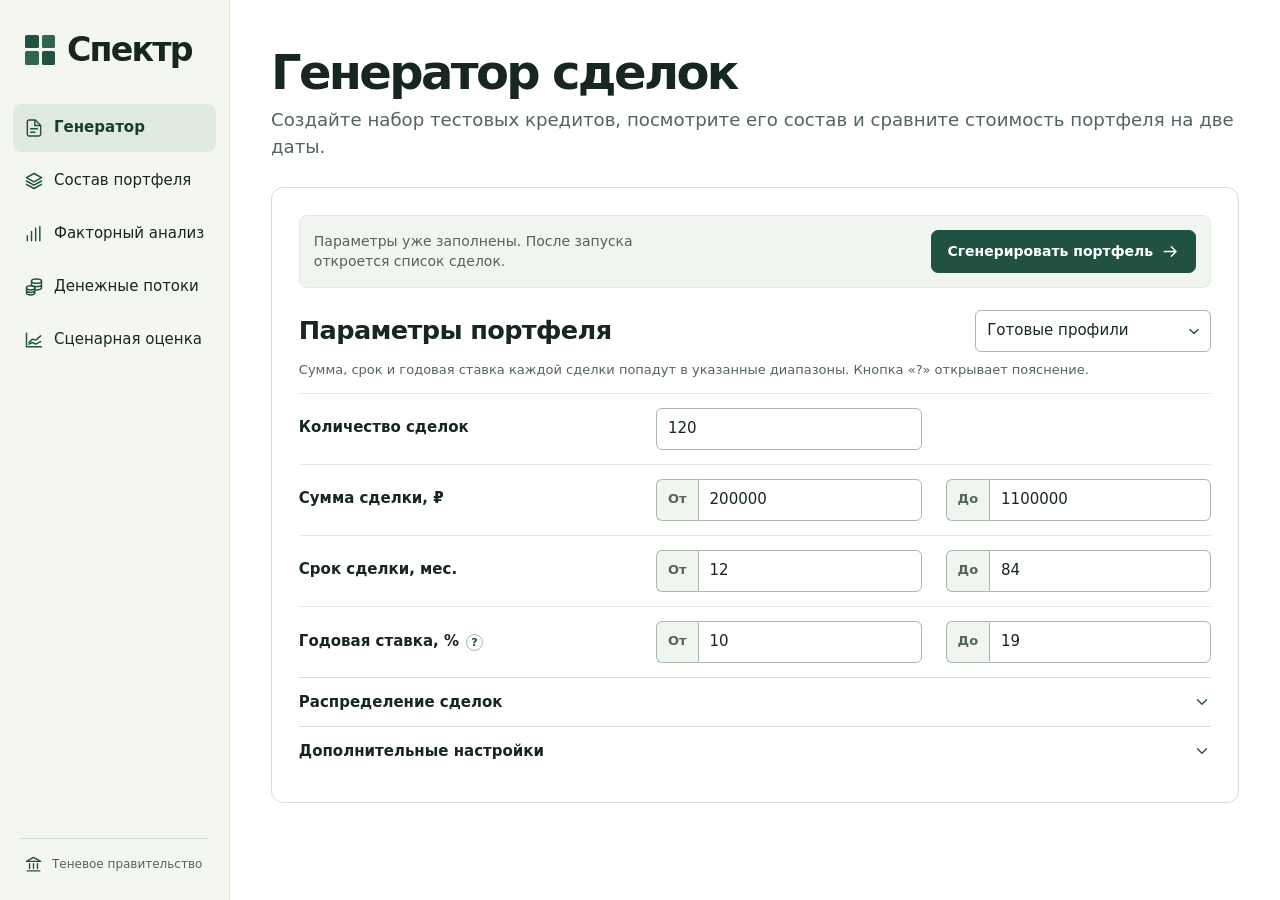
==== commit 5d0d171b: "Connect Spectrum to shared calculator and curves" ====
--- a/sprint-3/spectrum/index.html
+++ b/sprint-3/spectrum/index.html
@@ -184,6 +184,8 @@
 .work-panel { padding-inline: clamp(13px, 1.6vw, 22px); padding-bottom: 17px; }
 .view-bar { display: flex; align-items: center; justify-content: space-between; gap: 8px; min-width: 0; border-bottom: 1px solid var(--line); margin-bottom: 17px; }
 .view-bar > .button { min-height: 36px; margin-block: 7px; }
+.table-exports { display: flex; flex-wrap: wrap; gap: 7px; margin-block: 7px; }
+.table-exports .button { min-height: 36px; }
 .view-switch { display: flex; align-self: stretch; gap: clamp(4px, 1.5vw, 21px); }
 .view-switch button {
   border: 0;
@@ -308,6 +310,16 @@
 .cash-filter > span { color: var(--muted); font-size: 13px; }
 .issues { margin: -7px 0 12px; color: var(--loss-dark); }
 .issues ul { margin: 0 0 12px; padding-left: 19px; }
+.scenario-panel { padding: clamp(14px, 2vw, 24px); margin-bottom: 16px; }
+.scenario-source { color: var(--muted); font-size: 14px; margin-bottom: 17px; }
+.scenario-source .link-button { margin-left: 6px; }
+.scenario-fields { grid-template-columns: repeat(2, minmax(0, 1fr)); margin-bottom: 8px; }
+.scenario-fields input { width: 100%; }
+.scenario-file-actions { display: flex; flex-wrap: wrap; align-items: center; gap: 8px 12px; margin-top: 4px; }
+.scenario-file-actions .button { min-height: 34px; }
+.scenario-result-head { display: flex; flex-wrap: wrap; align-items: start; justify-content: space-between; gap: 8px; margin-bottom: 10px; }
+.scenario-result-head .field-help { margin: 4px 0 0; }
+.scenario-note { margin-top: 13px; }
 
 dialog { width: min(505px, calc(100% - 24px)); max-height: calc(100dvh - 24px); padding: 21px; color: var(--ink); background: white; border: 1px solid var(--line); border-radius: var(--radius); box-shadow: 0 16px 64px #1727202b; }
 dialog::backdrop { background: #17272065; }
@@ -351,7 +363,7 @@
   .brand { margin-left: 4px; }
   .brand strong { font-size: 24px; }
   .brand-mark { width: 23px; height: 23px; }
-  .navigation { grid-template-columns: repeat(4, minmax(0, 1fr)); }
+  .navigation { grid-template-columns: repeat(5, minmax(0, 1fr)); }
   .navigation a { justify-content: center; }
   .sidebar-foot { display: none; }
 }
@@ -396,11 +408,14 @@
   .view-bar { flex-wrap: wrap; gap: 0 6px; align-items: start; }
   .view-bar > .button { font-size: 12px; padding-inline: 7px; min-height: 34px; }
   .view-bar > .button svg { width: 15px; height: 15px; }
+  .table-exports .button { padding-inline: 7px; font-size: 12px; }
   .cash-source { margin-top: -7px; }
   .distribution-row { grid-template-columns: minmax(0, 1fr) 41px 41px 42px; gap: 5px; font-size: 13px; }
   .table-controls > * { max-width: 100%; }
 }
 @media (max-width: 450px) {
+  .scenario-fields { grid-template-columns: minmax(0, 1fr); }
+  #scenario-result { scroll-margin-top: 140px; }
   .factor-table, .payment-table { min-width: 0; font-size: 12px; }
   .factor-table { table-layout: fixed; overflow-wrap: anywhere; }
   .factor-table th:first-child { width: 40%; }
@@ -441,7 +456,7 @@
   <script>
 (() => {
 'use strict';
-const TeamOneFiles = {"summary":"instrument_id,opening_principal,total_principal,total_interest,closing_balance,flow_count,current_interest,current_interest_source\n1,3646037.8900000001,3646037.8900000001,5051623.4740425898,0.0000000000,668,6742.6728102740,COMPUTED\n2,3646037.8900000001,3646037.8900000001,3817085.7924366235,0.0000000000,668,6742.6728102740,COMPUTED\n3,4800112.4800000004,4800112.4800000004,1563309.1694156949,0.0000000000,190,13673.0625349104,COMPUTED\n4,3646037.8900000001,3646037.8900000001,3851266.1524653682,0.0000000000,674,6742.6728102740,COMPUTED\n5,4800112.4800000004,4800112.4800000023,1616617.0828356543,0.0000000000,196,13673.0625349104,COMPUTED\n6,3646037.8900000001,3646037.8900000001,3851266.1524653682,0.0000000000,674,6742.6728102740,COMPUTED\n7,349553.6300000000,349553.6300000001,11059.7569503994,0.0000000000,8,2442.0870041096,COMPUTED\n8,60709.4500000000,60709.4500000000,1795.1424572356,0.0000000000,12,316.0217945205,COMPUTED\n9,290027.7800000000,290027.7800000000,46082.3427094291,0.0000000000,54,2892.3318334247,COMPUTED\n10,11061796.0000000000,11061795.9999999981,6085515.0463813199,0.0000000000,284,41216.5549589041,COMPUTED\n11,349553.6300000000,349553.6300000001,10989.3915184932,0.0000000000,8,2442.0870041096,COMPUTED\n12,60709.4500000000,60709.4500000000,1782.4738059361,0.0000000000,12,316.0217945205,COMPUTED\n13,1047077.3000000000,1047077.3000000000,26086.0901771689,0.0000000000,18,4130.9351013699,COMPUTED\n14,1047077.3000000000,1047077.3000000000,26384.7542350381,0.0000000000,18,2974.8470139726,COMPUTED\n15,1896648.8799999999,1896648.8799999999,43648.9057315068,0.0000000000,8,3117.7789808219,COMPUTED\n16,1047077.3000000000,1047077.3000000000,35266.7843008219,0.0000000000,13,4199.7840197260,COMPUTED\n17,1047077.3000000000,1047077.3000000000,35266.7843008219,0.0000000000,13,4199.7840197260,COMPUTED\n18,1047077.3000000000,1047077.3000000000,35266.7843008219,0.0000000000,13,4199.7840197260,COMPUTED\n19,1047077.3000000000,1047077.3000000000,34041.8472950685,0.0000000000,10,2974.8470139726,COMPUTED\n21,1047077.3000000000,1047077.3000000000,46547.6062186301,0.0000000000,10,4199.7840197260,COMPUTED\n22,1000000.0000000000,999999.9999999999,83550.9893455099,0.0000000000,18,11136.9863013699,COMPUTED\n23,1000000.0000000000,1000000.0000000000,85526.0273972603,0.0000000000,20,520.5479452055,COMPUTED\n24,1093204.6299999999,1093204.6299999999,48620.1511242009,0.0000000000,19,7188.1948273973,COMPUTED\n25,500000.0000000000,500000.0000000000,20958.9041095890,0.0000000000,6,4109.5890410959,COMPUTED\n26,2493753.8900000001,2493753.8899999997,698942.4562831220,0.0000000000,112,744.7100657808,COMPUTED\n27,3605963.1200000001,3605963.1200000006,465203.9001071248,0.0000000000,50,12932.0704769315,COMPUTED\n28,270000.0000000000,270000.0000000000,33319.6232995867,0.0000000000,46,968.3013698630,COMPUTED\n29,270000.0000000000,270000.0000000000,32152.5663011746,0.0000000000,46,968.3013698630,COMPUTED\n30,500000.0000000000,500000.0000000000,16347.9452054795,0.0000000000,9,5342.4657534247,COMPUTED\n31,500000.0000000000,500000.0000000000,16347.9452054795,0.0000000000,10,5342.4657534247,COMPUTED\n33,500000.0000000000,500000.0000000000,16347.9452054795,0.0000000000,10,5342.4657534247,COMPUTED\n34,500000.0000000000,500000.0000000000,16347.9452054795,0.0000000000,10,5342.4657534247,COMPUTED\n35,500000.0000000000,500000.0000000000,27246.5753424658,0.0000000000,6,5342.4657534247,COMPUTED\n36,500000.0000000000,500000.0000000000,27246.5753424658,0.0000000000,2,1000.0000000000,REPORTED\n37,500000.0000000000,500000.0000000000,27246.5753424658,0.0000000000,2,1000.0000000000,REPORTED\n38,500000.0000000000,500000.0000000000,27246.5753424658,0.0000000000,2,1000.0000000000,REPORTED\n39,500000.0000000000,500000.0000000000,27246.5753424658,0.0000000000,2,1000.0000000000,REPORTED\n40,500000.0000000000,500000.0000000000,27246.5753424658,0.0000000000,2,1000.0000000000,REPORTED\n41,12000000.0000000000,12000000.0000000000,529972.6027397260,0.0000000000,6,38465.7534246575,COMPUTED\n42,500000.0000000000,500000.0000000000,15090.4109589041,0.0000000000,10,4931.5068493151,COMPUTED\n43,500000.0000000000,500000.0000000000,25150.6849315068,0.0000000000,2,4931.5068493151,COMPUTED\n44,224204.1900000000,224204.1900000000,4203.3490002740,0.0000000000,8,0.0000000000,REPORTED\n45,156750.0000000000,156750.0000000000,5266.5136986301,0.0000000000,8,0.0000000000,COMPUTED\n46,156750.0000000000,156750.0000000000,5266.5136986301,0.0000000000,8,0.0000000000,REPORTED\n","cashflows":"instrument_id,payment_date,cash_flow_type,amount,rate_used,year_fraction\n1,2022-09-22,INTEREST,23224.7619020548,0.0750000000,0.0849315068\n1,2022-09-22,PRINCIPAL,2812.5600978605,0.0000000000,0.0000000000\n1,2022-10-22,INTEREST,22458.2383350132,0.0750000000,0.0821917808\n1,2022-10-22,PRINCIPAL,3579.0836649021,0.0000000000,0.0000000000\n1,2022-11-22,INTEREST,23184.0480068536,0.0750000000,0.0849315068\n1,2022-11-22,PRINCIPAL,2853.2739930617,0.0000000000,0.0000000000\n1,2022-12-22,INTEREST,22418.5868152038,0.0750000000,0.0821917808\n1,2022-12-22,PRINCIPAL,3618.7351847115,0.0000000000,0.0000000000\n1,2023-01-22,INTEREST,23142.8221949678,0.0750000000,0.0849315068\n1,2023-01-22,PRINCIPAL,2894.4998049475,0.0000000000,0.0000000000\n1,2023-02-22,INTEREST,23124.3846277171,0.0750000000,0.0849315068\n1,2023-02-22,PRINCIPAL,2912.9373721982,0.0000000000,0.0000000000\n1,2023-03-22,INTEREST,20869.7815883640,0.0750000000,0.0767123288\n1,2023-03-22,PRINCIPAL,5167.5404115513,0.0000000000,0.0000000000\n1,2023-04-22,INTEREST,23072.9130911494,0.0750000000,0.0849315068\n1,2023-04-22,PRINCIPAL,2964.4089087659,0.0000000000,0.0000000000\n1,2023-05-22,INTEREST,22310.3518185329,0.0750000000,0.0821917808\n1,2023-05-22,PRINCIPAL,3726.9701813825,0.0000000000,0.0000000000\n1,2023-06-22,INTEREST,23030.2899229724,0.0750000000,0.0849315068\n1,2023-06-22,PRINCIPAL,3007.0320769429,0.0000000000,0.0000000000\n1,2023-07-22,INTEREST,22268.8408457076,0.0750000000,0.0821917808\n1,2023-07-22,PRINCIPAL,3768.4811542077,0.0000000000,0.0000000000\n1,2023-08-22,INTEREST,22987.1308318425,0.0750000000,0.0849315068\n1,2023-08-22,PRINCIPAL,3050.1911680728,0.0000000000,0.0000000000\n1,2023-09-22,INTEREST,22967.7015319363,0.0750000000,0.0849315068\n1,2023-09-22,PRINCIPAL,3069.6204679790,0.0000000000,0.0000000000\n1,2023-10-22,INTEREST,22207.8856161786,0.0750000000,0.0821917808\n1,2023-10-22,PRINCIPAL,3829.4363837367,0.0000000000,0.0000000000\n1,2023-11-22,INTEREST,22923.7554848671,0.0750000000,0.0849315068\n1,2023-11-22,PRINCIPAL,3113.5665150482,0.0000000000,0.0000000000\n1,2023-12-22,INTEREST,22165.0862832409,0.0750000000,0.0821917808\n1,2023-12-22,PRINCIPAL,3872.2357166744,0.0000000000,0.0000000000\n1,2024-01-22,INTEREST,22836.9102929875,0.0750000000,0.0847743095\n1,2024-01-22,PRINCIPAL,3200.4117069278,0.0000000000,0.0000000000\n1,2024-02-22,INTEREST,22796.4147665824,0.0750000000,0.0846994536\n1,2024-02-22,PRINCIPAL,3240.9072333330,0.0000000000,0.0000000000\n1,2024-03-22,INTEREST,21306.4188403224,0.0750000000,0.0792349727\n1,2024-03-22,PRINCIPAL,4730.9031595930,0.0000000000,0.0000000000\n1,2024-04-22,INTEREST,22745.7741677748,0.0750000000,0.0846994536\n1,2024-04-22,PRINCIPAL,3291.5478321405,0.0000000000,0.0000000000\n1,2024-05-22,INTEREST,21991.8045920039,0.0750000000,0.0819672131\n1,2024-05-22,PRINCIPAL,4045.5174079115,0.0000000000,0.0000000000\n1,2024-06-22,INTEREST,22699.1657615368,0.0750000000,0.0846994536\n1,2024-06-22,PRINCIPAL,3338.1562383785,0.0000000000,0.0000000000\n1,2024-07-22,INTEREST,21946.4131556537,0.0750000000,0.0819672131\n1,2024-07-22,PRINCIPAL,4090.9088442616,0.0000000000,0.0000000000\n1,2024-08-22,INTEREST,22651.9729300692,0.0750000000,0.0846994536\n1,2024-08-22,PRINCIPAL,3385.3490698461,0.0000000000,0.0000000000\n1,2024-09-22,INTEREST,22630.4676388468,0.0750000000,0.0846994536\n1,2024-09-22,PRINCIPAL,3406.8543610685,0.0000000000,0.0000000000\n1,2024-10-22,INTEREST,21879.5087769129,0.0750000000,0.0819672131\n1,2024-10-22,PRINCIPAL,4157.8132230024,0.0000000000,0.0000000000\n1,2024-11-22,INTEREST,22582.4133980464,0.0750000000,0.0846994536\n1,2024-11-22,PRINCIPAL,3454.9086018690,0.0000000000,0.0000000000\n1,2024-12-22,INTEREST,21832.7092574977,0.0750000000,0.0819672131\n1,2024-12-22,PRINCIPAL,4204.6127424176,0.0000000000,0.0000000000\n1,2025-01-22,INTEREST,22575.5779803198,0.0750000000,0.0848566509\n1,2025-01-22,PRINCIPAL,3461.7440195955,0.0000000000,0.0000000000\n1,2025-02-22,INTEREST,22573.4420868875,0.0750000000,0.0849315068\n1,2025-02-22,PRINCIPAL,3463.8799130278,0.0000000000,0.0000000000\n1,2025-03-22,INTEREST,20368.9862612154,0.0750000000,0.0767123288\n1,2025-03-22,PRINCIPAL,5668.3357386999,0.0000000000,0.0000000000\n1,2025-04-22,INTEREST,22515.2711241745,0.0750000000,0.0849315068\n1,2025-04-22,PRINCIPAL,3522.0508757409,0.0000000000,0.0000000000\n1,2025-05-22,INTEREST,21767.2607831310,0.0750000000,0.0821917808\n1,2025-05-22,PRINCIPAL,4270.0612167843,0.0000000000,0.0000000000\n1,2025-06-22,INTEREST,22465.6364375577,0.0750000000,0.0849315068\n1,2025-06-22,PRINCIPAL,3571.6855623576,0.0000000000,0.0000000000\n1,2025-07-22,INTEREST,21718.9212481911,0.0750000000,0.0821917808\n1,2025-07-22,PRINCIPAL,4318.4007517242,0.0000000000,0.0000000000\n1,2025-08-22,INTEREST,22415.3776685707,0.0750000000,0.0849315068\n1,2025-08-22,PRINCIPAL,3621.9443313446,0.0000000000,0.0000000000\n1,2025-09-22,INTEREST,22392.3063793368,0.0750000000,0.0849315068\n1,2025-09-22,PRINCIPAL,3645.0156205785,0.0000000000,0.0000000000\n1,2025-10-22,INTEREST,21647.5046411138,0.0750000000,0.0821917808\n1,2025-10-22,PRINCIPAL,4389.8173588015,0.0000000000,0.0000000000\n1,2025-11-22,INTEREST,22341.1255939202,0.0750000000,0.0849315068\n1,2025-11-22,PRINCIPAL,3696.1964059951,0.0000000000,0.0000000000\n1,2025-12-22,INTEREST,21597.6593507829,0.0750000000,0.0821917808\n1,2025-12-22,PRINCIPAL,4439.6626491324,0.0000000000,0.0000000000\n1,2026-01-22,INTEREST,22289.3012862403,0.0750000000,0.0849315068\n1,2026-01-22,PRINCIPAL,3748.0207136750,0.0000000000,0.0000000000\n1,2026-02-22,INTEREST,22265.4269077217,0.0750000000,0.0849315068\n1,2026-02-22,PRINCIPAL,3771.8950921936,0.0000000000,0.0000000000\n1,2026-03-22,INTEREST,20089.0068604873,0.0750000000,0.0767123288\n1,2026-03-22,PRINCIPAL,5948.3151394280,0.0000000000,0.0000000000\n1,2026-04-22,INTEREST,22203.5105000819,0.0750000000,0.0849315068\n1,2026-04-22,PRINCIPAL,3833.8114998334,0.0000000000,0.0000000000\n1,2026-05-22,INTEREST,21463.6351412977,0.0750000000,0.0821917808\n1,2026-05-22,PRINCIPAL,4573.6868586176,0.0000000000,0.0000000000\n1,2026-06-22,INTEREST,22149.9558872507,0.0750000000,0.0849315068\n1,2026-06-22,PRINCIPAL,3887.3661126646,0.0000000000,0.0000000000\n1,2026-07-22,INTEREST,21411.4779654473,0.0750000000,0.0821917808\n1,2026-07-22,PRINCIPAL,4625.8440344680,0.0000000000,0.0000000000\n1,2026-08-22,INTEREST,22095.7279048066,0.0750000000,0.0849315068\n1,2026-08-22,PRINCIPAL,3941.5940951087,0.0000000000,0.0000000000\n1,2026-09-22,INTEREST,22070.6204903652,0.0750000000,0.0849315068\n1,2026-09-22,PRINCIPAL,3966.7015095501,0.0000000000,0.0000000000\n1,2026-10-22,INTEREST,21334.2127210966,0.0750000000,0.0821917808\n1,2026-10-22,PRINCIPAL,4703.1092788188,0.0000000000,0.0000000000\n1,2026-11-22,INTEREST,22015.3949832886,0.0750000000,0.0849315068\n1,2026-11-22,PRINCIPAL,4021.9270166267,0.0000000000,0.0000000000\n1,2026-12-22,INTEREST,21280.4282507822,0.0750000000,0.0821917808\n1,2026-12-22,PRINCIPAL,4756.8937491332,0.0000000000,0.0000000000\n1,2027-01-22,INTEREST,21959.4750975889,0.0750000000,0.0849315068\n1,2027-01-22,PRINCIPAL,4077.8469023264,0.0000000000,0.0000000000\n1,2027-02-22,INTEREST,21933.4997714302,0.0750000000,0.0849315068\n1,2027-02-22,PRINCIPAL,4103.8222284851,0.0000000000,0.0000000000\n1,2027-03-22,INTEREST,19787.2919873568,0.0750000000,0.0767123288\n1,2027-03-22,PRINCIPAL,6250.0300125585,0.0000000000,0.0000000000\n1,2027-04-22,INTEREST,21867.5471509907,0.0750000000,0.0849315068\n1,2027-04-22,PRINCIPAL,4169.7748489246,0.0000000000,0.0000000000\n1,2027-05-22,INTEREST,21136.4383126501,0.0750000000,0.0821917808\n1,2027-05-22,PRINCIPAL,4900.8836872652,0.0000000000,0.0000000000\n1,2027-06-22,INTEREST,21809.7682986711,0.0750000000,0.0849315068\n1,2027-06-22,PRINCIPAL,4227.5537012442,0.0000000000,0.0000000000\n1,2027-07-22,INTEREST,21080.1671232689,0.0750000000,0.0821917808\n1,2027-07-22,PRINCIPAL,4957.1548766465,0.0000000000,0.0000000000\n1,2027-08-22,INTEREST,21751.2629632092,0.0750000000,0.0849315068\n1,2027-08-22,PRINCIPAL,4286.0590367061,0.0000000000,0.0000000000\n1,2027-09-22,INTEREST,21723.9613542768,0.0750000000,0.0849315068\n1,2027-09-22,PRINCIPAL,4313.3606456385,0.0000000000,0.0000000000\n1,2027-10-22,INTEREST,20996.5991979052,0.0750000000,0.0821917808\n1,2027-10-22,PRINCIPAL,5040.7228020101,0.0000000000,0.0000000000\n1,2027-11-22,INTEREST,21664.3771240966,0.0750000000,0.0849315068\n1,2027-11-22,PRINCIPAL,4372.9448758188,0.0000000000,0.0000000000\n1,2027-12-22,INTEREST,20938.5697396172,0.0750000000,0.0821917808\n1,2027-12-22,PRINCIPAL,5098.7522602981,0.0000000000,0.0000000000\n1,2028-01-22,INTEREST,21564.0573792681,0.0750000000,0.0847743095\n1,2028-01-22,PRINCIPAL,4473.2646206473,0.0000000000,0.0000000000\n1,2028-02-22,INTEREST,21516.6000388272,0.0750000000,0.0846994536\n1,2028-02-22,PRINCIPAL,4520.7219610881,0.0000000000,0.0000000000\n1,2028-03-22,INTEREST,20101.5673483065,0.0750000000,0.0792349727\n1,2028-03-22,PRINCIPAL,5935.7546516088,0.0000000000,0.0000000000\n1,2028-04-22,INTEREST,21450.1756996892,0.0750000000,0.0846994536\n1,2028-04-22,PRINCIPAL,4587.1463002261,0.0000000000,0.0000000000\n1,2028-05-22,INTEREST,20730.0348782079,0.0750000000,0.0819672131\n1,2028-05-22,PRINCIPAL,5307.2871217074,0.0000000000,0.0000000000\n1,2028-06-22,INTEREST,21387.3217168859,0.0750000000,0.0846994536\n1,2028-06-22,PRINCIPAL,4650.0002830294,0.0000000000,0.0000000000\n1,2028-07-22,INTEREST,20668.8220458017,0.0750000000,0.0819672131\n1,2028-07-22,PRINCIPAL,5368.4999541136,0.0000000000,0.0000000000\n1,2028-08-22,INTEREST,21323.6796047238,0.0750000000,0.0846994536\n1,2028-08-22,PRINCIPAL,4713.6423951916,0.0000000000,0.0000000000\n1,2028-09-22,INTEREST,21293.7363845904,0.0750000000,0.0846994536\n1,2028-09-22,PRINCIPAL,4743.5856153250,0.0000000000,0.0000000000\n1,2028-10-22,INTEREST,20577.6802755274,0.0750000000,0.0819672131\n1,2028-10-22,PRINCIPAL,5459.6417243880,0.0000000000,0.0000000000\n1,2028-11-22,INTEREST,21228.9208010799,0.0750000000,0.0846994536\n1,2028-11-22,PRINCIPAL,4808.4011988354,0.0000000000,0.0000000000\n1,2028-12-22,INTEREST,20514.5570608354,0.0750000000,0.0819672131\n1,2028-12-22,PRINCIPAL,5522.7649390799,0.0000000000,0.0000000000\n1,2029-01-22,INTEREST,21202.5703654217,0.0750000000,0.0848566509\n1,2029-01-22,PRINCIPAL,4834.7516344937,0.0000000000,0.0000000000\n1,2029-02-22,INTEREST,21190.4774092449,0.0750000000,0.0849315068\n1,2029-02-22,PRINCIPAL,4846.8445906704,0.0000000000,0.0000000000\n1,2029-03-22,INTEREST,19111.9000918807,0.0750000000,0.0767123288\n1,2029-03-22,PRINCIPAL,6925.4219080346,0.0000000000,0.0000000000\n1,2029-04-22,INTEREST,21115.4896842874,0.0750000000,0.0849315068\n1,2029-04-22,PRINCIPAL,4921.8323156279,0.0000000000,0.0000000000\n1,2029-05-22,INTEREST,20404.0047935424,0.0750000000,0.0821917808\n1,2029-05-22,PRINCIPAL,5633.3172063729,0.0000000000,0.0000000000\n1,2029-06-22,INTEREST,21048.2548277432,0.0750000000,0.0849315068\n1,2029-06-22,PRINCIPAL,4989.0671721722,0.0000000000,0.0000000000\n1,2029-07-22,INTEREST,20338.5243418938,0.0750000000,0.0821917808\n1,2029-07-22,PRINCIPAL,5698.7976580215,0.0000000000,0.0000000000\n1,2029-08-22,INTEREST,20980.1745928659,0.0750000000,0.0849315068\n1,2029-08-22,PRINCIPAL,5057.1474070494,0.0000000000,0.0000000000\n1,2029-09-22,INTEREST,20947.9612566429,0.0750000000,0.0849315068\n1,2029-09-22,PRINCIPAL,5089.3607432724,0.0000000000,0.0000000000\n1,2029-10-22,INTEREST,20240.8477992396,0.0750000000,0.0821917808\n1,2029-10-22,PRINCIPAL,5796.4742006757,0.0000000000,0.0000000000\n1,2029-11-22,INTEREST,20878.6199792602,0.0750000000,0.0849315068\n1,2029-11-22,PRINCIPAL,5158.7020206551,0.0000000000,0.0000000000\n1,2029-12-22,INTEREST,20173.3158910260,0.0750000000,0.0821917808\n1,2029-12-22,PRINCIPAL,5864.0061088894,0.0000000000,0.0000000000\n1,2030-01-22,INTEREST,20808.4068384350,0.0750000000,0.0849315068\n1,2030-01-22,PRINCIPAL,5228.9151614803,0.0000000000,0.0000000000\n1,2030-02-22,INTEREST,20775.0993651462,0.0750000000,0.0849315068\n1,2030-02-22,PRINCIPAL,5262.2226347692,0.0000000000,0.0000000000\n1,2030-03-22,INTEREST,18734.3300767362,0.0750000000,0.0767123288\n1,2030-03-22,PRINCIPAL,7302.9919231791,0.0000000000,0.0000000000\n1,2030-04-22,INTEREST,20695.0606696743,0.0750000000,0.0849315068\n1,2030-04-22,PRINCIPAL,5342.2613302410,0.0000000000,0.0000000000\n1,2030-05-22,INTEREST,19994.5463195006,0.0750000000,0.0821917808\n1,2030-05-22,PRINCIPAL,6042.7756804147,0.0000000000,0.0000000000\n1,2030-06-22,INTEREST,20622.5395435105,0.0750000000,0.0849315068\n1,2030-06-22,PRINCIPAL,5414.7824564048,0.0000000000,0.0000000000\n1,2030-07-22,INTEREST,19923.9175364654,0.0750000000,0.0821917808\n1,2030-07-22,PRINCIPAL,6113.4044634499,0.0000000000,0.0000000000\n1,2030-08-22,INTEREST,20549.1065720347,0.0750000000,0.0849315068\n1,2030-08-22,PRINCIPAL,5488.2154278806,0.0000000000,0.0000000000\n1,2030-09-22,INTEREST,20514.1473915695,0.0750000000,0.0849315068\n1,2030-09-22,PRINCIPAL,5523.1746083458,0.0000000000,0.0000000000\n1,2030-10-22,INTEREST,19818.3537347551,0.0750000000,0.0821917808\n1,2030-10-22,PRINCIPAL,6218.9682651603,0.0000000000,0.0000000000\n1,2030-11-22,INTEREST,20439.3515499780,0.0750000000,0.0849315068\n1,2030-11-22,PRINCIPAL,5597.9704499374,0.0000000000,0.0000000000\n1,2030-12-22,INTEREST,19745.5095919908,0.0750000000,0.0821917808\n1,2030-12-22,PRINCIPAL,6291.8124079246,0.0000000000,0.0000000000\n1,2031-01-22,INTEREST,20363.6152619108,0.0750000000,0.0849315068\n1,2031-01-22,PRINCIPAL,5673.7067380046,0.0000000000,0.0000000000\n1,2031-02-22,INTEREST,20327.4745272098,0.0750000000,0.0849315068\n1,2031-02-22,PRINCIPAL,5709.8474727056,0.0000000000,0.0000000000\n1,2031-03-22,INTEREST,18327.4483957234,0.0750000000,0.0767123288\n1,2031-03-22,PRINCIPAL,7709.8736041919,0.0000000000,0.0000000000\n1,2031-04-22,INTEREST,20241.9927422679,0.0750000000,0.0849315068\n1,2031-04-22,PRINCIPAL,5795.3292576474,0.0000000000,0.0000000000\n1,2031-05-22,INTEREST,19553.3006020426,0.0750000000,0.0821917808\n1,2031-05-22,PRINCIPAL,6484.0213978727,0.0000000000,0.0000000000\n1,2031-06-22,INTEREST,20163.7749606951,0.0750000000,0.0849315068\n1,2031-06-22,PRINCIPAL,5873.5470392203,0.0000000000,0.0000000000\n1,2031-07-22,INTEREST,19477.1238103071,0.0750000000,0.0821917808\n1,2031-07-22,PRINCIPAL,6560.1981896082,0.0000000000,0.0000000000\n1,2031-08-22,INTEREST,20084.5737068402,0.0750000000,0.0849315068\n1,2031-08-22,PRINCIPAL,5952.7482930751,0.0000000000,0.0000000000\n1,2031-09-22,INTEREST,20046.6555156583,0.0750000000,0.0849315068\n1,2031-09-22,PRINCIPAL,5990.6664842570,0.0000000000,0.0000000000\n1,2031-10-22,INTEREST,19363.0604427027,0.0750000000,0.0821917808\n1,2031-10-22,PRINCIPAL,6674.2615572126,0.0000000000,0.0000000000\n1,2031-11-22,INTEREST,19965.9816589558,0.0750000000,0.0849315068\n1,2031-11-22,PRINCIPAL,6071.3403409596,0.0000000000,0.0000000000\n1,2031-12-22,INTEREST,19284.4916638784,0.0750000000,0.0821917808\n1,2031-12-22,PRINCIPAL,6752.8303360370,0.0000000000,0.0000000000\n1,2032-01-22,INTEREST,19847.4901554755,0.0750000000,0.0847743095\n1,2032-01-22,PRINCIPAL,6189.8318444399,0.0000000000,0.0000000000\n1,2032-02-22,INTEREST,19790.6441247446,0.0750000000,0.0846994536\n1,2032-02-22,PRINCIPAL,6246.6778751708,0.0000000000,0.0000000000\n1,2032-03-22,INTEREST,18476.7067234537,0.0750000000,0.0792349727\n1,2032-03-22,PRINCIPAL,7560.6152764616,0.0000000000,0.0000000000\n1,2032-04-22,INTEREST,19702.9338608715,0.0750000000,0.0846994536\n1,2032-04-22,PRINCIPAL,6334.3881390438,0.0000000000,0.0000000000\n1,2032-05-22,INTEREST,19028.4144385396,0.0750000000,0.0819672131\n1,2032-05-22,PRINCIPAL,7008.9075613757,0.0000000000,0.0000000000\n1,2032-06-22,INTEREST,19618.1711217910,0.0750000000,0.0846994536\n1,2032-06-22,PRINCIPAL,6419.1508781244,0.0000000000,0.0000000000\n1,2032-07-22,INTEREST,18945.8648989525,0.0750000000,0.0819672131\n1,2032-07-22,PRINCIPAL,7091.4571009628,0.0000000000,0.0000000000\n1,2032-08-22,INTEREST,19532.3455383173,0.0750000000,0.0846994536\n1,2032-08-22,PRINCIPAL,6504.9764615981,0.0000000000,0.0000000000\n1,2032-09-22,INTEREST,19491.0229419424,0.0750000000,0.0846994536\n1,2032-09-22,PRINCIPAL,6546.2990579730,0.0000000000,0.0000000000\n1,2032-10-22,INTEREST,18822.0366246460,0.0750000000,0.0819672131\n1,2032-10-22,PRINCIPAL,7215.2853752693,0.0000000000,0.0000000000\n1,2032-11-22,INTEREST,19403.6030408295,0.0750000000,0.0846994536\n1,2032-11-22,PRINCIPAL,6633.7189590858,0.0000000000,0.0000000000\n1,2032-12-22,INTEREST,18736.8993029184,0.0750000000,0.0819672131\n1,2032-12-22,PRINCIPAL,7300.4226969969,0.0000000000,0.0000000000\n1,2033-01-22,INTEREST,19350.9346859584,0.0750000000,0.0848566509\n1,2033-01-22,PRINCIPAL,6686.3873139569,0.0000000000,0.0000000000\n1,2033-02-22,INTEREST,19325.4136522966,0.0750000000,0.0849315068\n1,2033-02-22,PRINCIPAL,6711.9083476187,0.0000000000,0.0000000000\n1,2033-03-22,INTEREST,17416.5958721203,0.0750000000,0.0767123288\n1,2033-03-22,PRINCIPAL,8620.7261277950,0.0000000000,0.0000000000\n1,2033-04-22,INTEREST,19227.7468710491,0.0750000000,0.0849315068\n1,2033-04-22,PRINCIPAL,6809.5751288662,0.0000000000,0.0000000000\n1,2033-05-22,INTEREST,18565.5201389969,0.0750000000,0.0821917808\n1,2033-05-22,PRINCIPAL,7471.8018609185,0.0000000000,0.0000000000\n1,2033-06-22,INTEREST,19136.7764559772,0.0750000000,0.0849315068\n1,2033-06-22,PRINCIPAL,6900.5455439381,0.0000000000,0.0000000000\n1,2033-07-22,INTEREST,18476.9234769121,0.0750000000,0.0821917808\n1,2033-07-22,PRINCIPAL,7560.3985230032,0.0000000000,0.0000000000\n1,2033-08-22,INTEREST,19044.6622232220,0.0750000000,0.0849315068\n1,2033-08-22,PRINCIPAL,6992.6597766933,0.0000000000,0.0000000000\n1,2033-09-22,INTEREST,19000.1199383431,0.0750000000,0.0849315068\n1,2033-09-22,PRINCIPAL,7037.2020615722,0.0000000000,0.0000000000\n1,2033-10-22,INTEREST,18343.8328308495,0.0750000000,0.0821917808\n1,2033-10-22,PRINCIPAL,7693.4891690658,0.0000000000,0.0000000000\n1,2033-11-22,INTEREST,18906.2874531069,0.0750000000,0.0849315068\n1,2033-11-22,PRINCIPAL,7131.0345468085,0.0000000000,0.0000000000\n1,2033-12-22,INTEREST,18252.4487805462,0.0750000000,0.0821917808\n1,2033-12-22,PRINCIPAL,7784.8732193691,0.0000000000,0.0000000000\n1,2034-01-22,INTEREST,18811.2751639113,0.0750000000,0.0849315068\n1,2034-01-22,PRINCIPAL,7226.0468360040,0.0000000000,0.0000000000\n1,2034-02-22,INTEREST,18765.2462354354,0.0750000000,0.0849315068\n1,2034-02-22,PRINCIPAL,7272.0757644799,0.0000000000,0.0000000000\n1,2034-03-22,INTEREST,16907.4153242494,0.0750000000,0.0767123288\n1,2034-03-22,PRINCIPAL,9129.9066756659,0.0000000000,0.0000000000\n1,2034-04-22,INTEREST,18660.7678541386,0.0750000000,0.0849315068\n1,2034-04-22,PRINCIPAL,7376.5541457767,0.0000000000,0.0000000000\n1,2034-05-22,INTEREST,18013.3356916615,0.0750000000,0.0821917808\n1,2034-05-22,PRINCIPAL,8023.9863082538,0.0000000000,0.0000000000\n1,2034-06-22,INTEREST,18562.6685211095,0.0750000000,0.0849315068\n1,2034-06-22,PRINCIPAL,7474.6534788058,0.0000000000,0.0000000000\n1,2034-07-22,INTEREST,17917.7961313303,0.0750000000,0.0821917808\n1,2034-07-22,PRINCIPAL,8119.5258685850,0.0000000000,0.0000000000\n1,2034-08-22,INTEREST,18463.3357348556,0.0750000000,0.0849315068\n1,2034-08-22,PRINCIPAL,7573.9862650598,0.0000000000,0.0000000000\n1,2034-09-22,INTEREST,18415.0904798795,0.0750000000,0.0849315068\n1,2034-09-22,PRINCIPAL,7622.2315200358,0.0000000000,0.0000000000\n1,2034-10-22,INTEREST,17774.0689444241,0.0750000000,0.0821917808\n1,2034-10-22,PRINCIPAL,8263.2530554913,0.0000000000,0.0000000000\n1,2034-11-22,INTEREST,18313.9021192272,0.0750000000,0.0849315068\n1,2034-11-22,PRINCIPAL,7723.4198806882,0.0000000000,0.0000000000\n1,2034-12-22,INTEREST,17675.5209605709,0.0750000000,0.0821917808\n1,2034-12-22,PRINCIPAL,8361.8010393444,0.0000000000,0.0000000000\n1,2035-01-22,INTEREST,18211.4414654215,0.0750000000,0.0849315068\n1,2035-01-22,PRINCIPAL,7825.8805344938,0.0000000000,0.0000000000\n1,2035-02-22,INTEREST,18161.5916784552,0.0750000000,0.0849315068\n1,2035-02-22,PRINCIPAL,7875.7303214601,0.0000000000,0.0000000000\n1,2035-03-22,INTEREST,16358.7058691900,0.0750000000,0.0767123288\n1,2035-03-22,PRINCIPAL,9678.6161307253,0.0000000000,0.0000000000\n1,2035-04-22,INTEREST,18049.7728962598,0.0750000000,0.0849315068\n1,2035-04-22,PRINCIPAL,7987.5491036556,0.0000000000,0.0000000000\n1,2035-05-22,INTEREST,17418.2838412783,0.0750000000,0.0821917808\n1,2035-05-22,PRINCIPAL,8619.0381586370,0.0000000000,0.0000000000\n1,2035-06-22,INTEREST,17943.9912102739,0.0750000000,0.0849315068\n1,2035-06-22,PRINCIPAL,8093.3307896414,0.0000000000,0.0000000000\n1,2035-07-22,INTEREST,17315.2623888575,0.0750000000,0.0821917808\n1,2035-07-22,PRINCIPAL,8722.0596110579,0.0000000000,0.0000000000\n1,2035-08-22,INTEREST,17836.8794768996,0.0750000000,0.0849315068\n1,2035-08-22,PRINCIPAL,8200.4425230157,0.0000000000,0.0000000000\n1,2035-09-22,INTEREST,17784.6437813763,0.0750000000,0.0849315068\n1,2035-09-22,PRINCIPAL,8252.6782185390,0.0000000000,0.0000000000\n1,2035-10-22,INTEREST,17160.0729209304,0.0750000000,0.0821917808\n1,2035-10-22,PRINCIPAL,8877.2490789849,0.0000000000,0.0000000000\n1,2035-11-22,INTEREST,17675.5284910565,0.0750000000,0.0849315068\n1,2035-11-22,PRINCIPAL,8361.7935088589,0.0000000000,0.0000000000\n1,2035-12-22,INTEREST,17053.8048501834,0.0750000000,0.0821917808\n1,2035-12-22,PRINCIPAL,8983.5171497319,0.0000000000,0.0000000000\n1,2036-01-22,INTEREST,17532.5305854899,0.0750000000,0.0847743095\n1,2036-01-22,PRINCIPAL,8504.7914144255,0.0000000000,0.0000000000\n1,2036-02-22,INTEREST,17463.0229833766,0.0750000000,0.0846994536\n1,2036-02-22,PRINCIPAL,8574.2990165387,0.0000000000,0.0000000000\n1,2036-03-22,INTEREST,16285.4225131649,0.0750000000,0.0792349727\n1,2036-03-22,PRINCIPAL,9751.8994867504,0.0000000000,0.0000000000\n1,2036-04-22,INTEREST,17346.6065584582,0.0750000000,0.0846994536\n1,2036-04-22,PRINCIPAL,8690.7154414571,0.0000000000,0.0000000000\n1,2036-05-22,INTEREST,16733.6120756063,0.0750000000,0.0819672131\n1,2036-05-22,PRINCIPAL,9303.7099243090,0.0000000000,0.0000000000\n1,2036-06-22,INTEREST,17232.2977087986,0.0750000000,0.0846994536\n1,2036-06-22,PRINCIPAL,8805.0242911167,0.0000000000,0.0000000000\n1,2036-07-22,INTEREST,16622.2878898557,0.0750000000,0.0819672131\n1,2036-07-22,PRINCIPAL,9415.0341100596,0.0000000000,0.0000000000\n1,2036-08-22,INTEREST,17116.5555345288,0.0750000000,0.0846994536\n1,2036-08-22,PRINCIPAL,8920.7664653865,0.0000000000,0.0000000000\n1,2036-09-22,INTEREST,17059.8867311627,0.0750000000,0.0846994536\n1,2036-09-22,PRINCIPAL,8977.4352687527,0.0000000000,0.0000000000\n1,2036-10-22,INTEREST,16454.3786531086,0.0750000000,0.0819672131\n1,2036-10-22,PRINCIPAL,9582.9433468067,0.0000000000,0.0000000000\n1,2036-11-22,INTEREST,16941.9826866786,0.0750000000,0.0846994536\n1,2036-11-22,PRINCIPAL,9095.3393132368,0.0000000000,0.0000000000\n1,2036-12-22,INTEREST,16339.5531449526,0.0750000000,0.0819672131\n1,2036-12-22,PRINCIPAL,9697.7688549627,0.0000000000,0.0000000000\n1,2037-01-22,INTEREST,16853.8220317684,0.0750000000,0.0848566509\n1,2037-01-22,PRINCIPAL,9183.4999681469,0.0000000000,0.0000000000\n1,2037-02-22,INTEREST,16810.1919161845,0.0750000000,0.0849315068\n1,2037-02-22,PRINCIPAL,9227.1300837308,0.0000000000,0.0000000000\n1,2037-03-22,INTEREST,15130.3115523601,0.0750000000,0.0767123288\n1,2037-03-22,PRINCIPAL,10907.0104475552,0.0000000000,0.0000000000\n1,2037-04-22,INTEREST,16681.9401991017,0.0750000000,0.0849315068\n1,2037-04-22,PRINCIPAL,9355.3818008137,0.0000000000,0.0000000000\n1,2037-05-22,INTEREST,16086.1429341190,0.0750000000,0.0821917808\n1,2037-05-22,PRINCIPAL,9951.1790657963,0.0000000000,0.0000000000\n1,2037-06-22,INTEREST,16558.9600511157,0.0750000000,0.0849315068\n1,2037-06-22,PRINCIPAL,9478.3619487996,0.0000000000,0.0000000000\n1,2037-07-22,INTEREST,15966.3717908783,0.0750000000,0.0821917808\n1,2037-07-22,PRINCIPAL,10070.9502090370,0.0000000000,0.0000000000\n1,2037-08-22,INTEREST,16434.4336106583,0.0750000000,0.0849315068\n1,2037-08-22,PRINCIPAL,9602.8883892570,0.0000000000,0.0000000000\n1,2037-09-22,INTEREST,16373.2645270829,0.0750000000,0.0849315068\n1,2037-09-22,PRINCIPAL,9664.0574728325,0.0000000000,0.0000000000\n1,2037-10-22,INTEREST,15785.5217466043,0.0750000000,0.0821917808\n1,2037-10-22,PRINCIPAL,10251.8002533111,0.0000000000,0.0000000000\n1,2037-11-22,INTEREST,16246.4032415670,0.0750000000,0.0849315068\n1,2037-11-22,PRINCIPAL,9790.9187583483,0.0000000000,0.0000000000\n1,2037-12-22,INTEREST,15661.9707389982,0.0750000000,0.0821917808\n1,2037-12-22,PRINCIPAL,10375.3512609172,0.0000000000,0.0000000000\n1,2038-01-22,INTEREST,16117.9468640470,0.0750000000,0.0849315068\n1,2038-01-22,PRINCIPAL,9919.3751358683,0.0000000000,0.0000000000\n1,2038-02-22,INTEREST,16054.7618032501,0.0750000000,0.0849315068\n1,2038-02-22,PRINCIPAL,9982.5601966653,0.0000000000,0.0000000000\n1,2038-03-22,INTEREST,14443.6412691483,0.0750000000,0.0767123288\n1,2038-03-22,PRINCIPAL,11593.6807307670,0.0000000000,0.0000000000\n1,2038-04-22,INTEREST,15917.3241041918,0.0750000000,0.0849315068\n1,2038-04-22,PRINCIPAL,10119.9978957236,0.0000000000,0.0000000000\n1,2038-05-22,INTEREST,15341.4784876424,0.0750000000,0.0821917808\n1,2038-05-22,PRINCIPAL,10695.8435122730,0.0000000000,0.0000000000\n1,2038-06-22,INTEREST,15784.7300459080,0.0750000000,0.0849315068\n1,2038-06-22,PRINCIPAL,10252.5919540074,0.0000000000,0.0000000000\n1,2038-07-22,INTEREST,15212.3442964119,0.0750000000,0.0821917808\n1,2038-07-22,PRINCIPAL,10824.9777035035,0.0000000000,0.0000000000\n1,2038-08-22,INTEREST,15650.4688145279,0.0750000000,0.0849315068\n1,2038-08-22,PRINCIPAL,10386.8531853874,0.0000000000,0.0000000000\n1,2038-09-22,INTEREST,15584.3059825936,0.0750000000,0.0849315068\n1,2038-09-22,PRINCIPAL,10453.0160173217,0.0000000000,0.0000000000\n1,2038-10-22,INTEREST,15017.1500346612,0.0750000000,0.0821917808\n1,2038-10-22,PRINCIPAL,11020.1719652541,0.0000000000,0.0000000000\n1,2038-11-22,INTEREST,15447.5247166772,0.0750000000,0.0849315068\n1,2038-11-22,PRINCIPAL,10589.7972832381,0.0000000000,0.0000000000\n1,2038-12-22,INTEREST,14883.9378954582,0.0750000000,0.0821917808\n1,2038-12-22,PRINCIPAL,11153.3841044571,0.0000000000,0.0000000000\n1,2039-01-22,INTEREST,15309.0236297556,0.0750000000,0.0849315068\n1,2039-01-22,PRINCIPAL,10728.2983701597,0.0000000000,0.0000000000\n1,2039-02-22,INTEREST,15240.6858387676,0.0750000000,0.0849315068\n1,2039-02-22,PRINCIPAL,10796.6361611477,0.0000000000,0.0000000000\n1,2039-03-22,INTEREST,13703.6631248886,0.0750000000,0.0767123288\n1,2039-03-22,PRINCIPAL,12333.6588750268,0.0000000000,0.0000000000\n1,2039-04-22,INTEREST,15093.3490279207,0.0750000000,0.0849315068\n1,2039-04-22,PRINCIPAL,10943.9729719946,0.0000000000,0.0000000000\n1,2039-05-22,INTEREST,14539.0039541260,0.0750000000,0.0821917808\n1,2039-05-22,PRINCIPAL,11498.3180457894,0.0000000000,0.0000000000\n1,2039-06-22,INTEREST,14950.3947084239,0.0750000000,0.0849315068\n1,2039-06-22,PRINCIPAL,11086.9272914915,0.0000000000,0.0000000000\n1,2039-07-22,INTEREST,14399.7798390331,0.0750000000,0.0821917808\n1,2039-07-22,PRINCIPAL,11637.5421608822,0.0000000000,0.0000000000\n1,2039-08-22,INTEREST,14805.6429509533,0.0750000000,0.0849315068\n1,2039-08-22,PRINCIPAL,11231.6790489621,0.0000000000,0.0000000000\n1,2039-09-22,INTEREST,14734.0986939976,0.0750000000,0.0849315068\n1,2039-09-22,PRINCIPAL,11303.2233059178,0.0000000000,0.0000000000\n1,2039-10-22,INTEREST,14189.1277837990,0.0750000000,0.0821917808\n1,2039-10-22,PRINCIPAL,11848.1942161163,0.0000000000,0.0000000000\n1,2039-11-22,INTEREST,14586.6273358093,0.0750000000,0.0849315068\n1,2039-11-22,PRINCIPAL,11450.6946641061,0.0000000000,0.0000000000\n1,2039-12-22,INTEREST,14045.5044961812,0.0750000000,0.0821917808\n1,2039-12-22,PRINCIPAL,11991.8175037342,0.0000000000,0.0000000000\n1,2040-01-22,INTEREST,14410.5801390473,0.0750000000,0.0847743095\n1,2040-01-22,PRINCIPAL,11626.7418608680,0.0000000000,0.0000000000\n1,2040-02-22,INTEREST,14323.9971638077,0.0750000000,0.0846994536\n1,2040-02-22,PRINCIPAL,11713.3248361076,0.0000000000,0.0000000000\n1,2040-03-22,INTEREST,13330.2604415284,0.0750000000,0.0792349727\n1,2040-03-22,PRINCIPAL,12707.0615583870,0.0000000000,0.0000000000\n1,2040-04-22,INTEREST,14168.8676600722,0.0750000000,0.0846994536\n1,2040-04-22,PRINCIPAL,11868.4543398431,0.0000000000,0.0000000000\n1,2040-05-22,INTEREST,13638.8456035069,0.0750000000,0.0819672131\n1,2040-05-22,PRINCIPAL,12398.4763964085,0.0000000000,0.0000000000\n1,2040-06-22,INTEREST,14014.7129771165,0.0750000000,0.0846994536\n1,2040-06-22,PRINCIPAL,12022.6090227988,0.0000000000,0.0000000000\n1,2040-07-22,INTEREST,13488.7159800281,0.0750000000,0.0819672131\n1,2040-07-22,PRINCIPAL,12548.6060198872,0.0000000000,0.0000000000\n1,2040-08-22,INTEREST,13858.6253405749,0.0750000000,0.0846994536\n1,2040-08-22,PRINCIPAL,12178.6966593405,0.0000000000,0.0000000000\n1,2040-09-22,INTEREST,13781.2606691733,0.0750000000,0.0846994536\n1,2040-09-22,PRINCIPAL,12256.0613307420,0.0000000000,0.0000000000\n1,2040-10-22,INTEREST,13261.3592340652,0.0750000000,0.0819672131\n1,2040-10-22,PRINCIPAL,12775.9627658501,0.0000000000,0.0000000000\n1,2040-11-22,INTEREST,13622.2457620024,0.0750000000,0.0846994536\n1,2040-11-22,PRINCIPAL,12415.0762379130,0.0000000000,0.0000000000\n1,2040-12-22,INTEREST,13106.4962893699,0.0750000000,0.0819672131\n1,2040-12-22,PRINCIPAL,12930.8257105454,0.0000000000,0.0000000000\n1,2041-01-22,INTEREST,13486.2202530408,0.0750000000,0.0848566509\n1,2041-01-22,PRINCIPAL,12551.1017468745,0.0000000000,0.0000000000\n1,2041-02-22,INTEREST,13418.1682610992,0.0750000000,0.0849315068\n1,2041-02-22,PRINCIPAL,12619.1537388161,0.0000000000,0.0000000000\n1,2041-03-22,INTEREST,12047.0324984567,0.0750000000,0.0767123288\n1,2041-03-22,PRINCIPAL,13990.2895014587,0.0000000000,0.0000000000\n1,2041-04-22,INTEREST,13248.6697527879,0.0750000000,0.0849315068\n1,2041-04-22,PRINCIPAL,12788.6522471275,0.0000000000,0.0000000000\n1,2041-05-22,INTEREST,12742.4591514618,0.0750000000,0.0821917808\n1,2041-05-22,PRINCIPAL,13294.8628484535,0.0000000000,0.0000000000\n1,2041-06-22,INTEREST,13082.5213347133,0.0750000000,0.0849315068\n1,2041-06-22,PRINCIPAL,12954.8006652020,0.0000000000,0.0000000000\n1,2041-07-22,INTEREST,12580.6461571995,0.0750000000,0.0821917808\n1,2041-07-22,PRINCIPAL,13456.6758427158,0.0000000000,0.0000000000\n1,2041-08-22,INTEREST,12914.2838473683,0.0750000000,0.0849315068\n1,2041-08-22,PRINCIPAL,13123.0381525470,0.0000000000,0.0000000000\n1,2041-09-22,INTEREST,12830.6918920131,0.0750000000,0.0849315068\n1,2041-09-22,PRINCIPAL,13206.6301079023,0.0000000000,0.0000000000\n1,2041-10-22,INTEREST,12335.3878716321,0.0750000000,0.0821917808\n1,2041-10-22,PRINCIPAL,13701.9341282833,0.0000000000,0.0000000000\n1,2041-11-22,INTEREST,12659.2880239333,0.0750000000,0.0849315068\n1,2041-11-22,PRINCIPAL,13378.0339759821,0.0000000000,0.0000000000\n1,2041-12-22,INTEREST,12168.4565614003,0.0750000000,0.0821917808\n1,2041-12-22,PRINCIPAL,13868.8654385150,0.0000000000,0.0000000000\n1,2042-01-22,INTEREST,12485.7290071149,0.0750000000,0.0849315068\n1,2042-01-22,PRINCIPAL,13551.5929928005,0.0000000000,0.0000000000\n1,2042-02-22,INTEREST,12399.4072161333,0.0750000000,0.0849315068\n1,2042-02-22,PRINCIPAL,13637.9147837820,0.0000000000,0.0000000000\n1,2042-03-22,INTEREST,11120.9998671196,0.0750000000,0.0767123288\n1,2042-03-22,PRINCIPAL,14916.3221327957,0.0000000000,0.0000000000\n1,2042-04-22,INTEREST,12217.5206385140,0.0750000000,0.0849315068\n1,2042-04-22,PRINCIPAL,13819.8013614013,0.0000000000,0.0000000000\n1,2042-05-22,INTEREST,11738.2165131923,0.0750000000,0.0821917808\n1,2042-05-22,PRINCIPAL,14299.1054867230,0.0000000000,0.0000000000\n1,2042-06-22,INTEREST,12038.4070537965,0.0750000000,0.0849315068\n1,2042-06-22,PRINCIPAL,13998.9149461188,0.0000000000,0.0000000000\n1,2042-07-22,INTEREST,11563.7766612090,0.0750000000,0.0821917808\n1,2042-07-22,PRINCIPAL,14473.5453387063,0.0000000000,0.0000000000\n1,2042-08-22,INTEREST,11857.0413821192,0.0750000000,0.0849315068\n1,2042-08-22,PRINCIPAL,14180.2806177961,0.0000000000,0.0000000000\n1,2042-09-22,INTEREST,11766.7149370881,0.0750000000,0.0849315068\n1,2042-09-22,PRINCIPAL,14270.6070628273,0.0000000000,0.0000000000\n1,2042-10-22,INTEREST,11299.1739919118,0.0750000000,0.0821917808\n1,2042-10-22,PRINCIPAL,14738.1480080035,0.0000000000,0.0000000000\n1,2042-11-22,INTEREST,11581.9331410889,0.0750000000,0.0849315068\n1,2042-11-22,PRINCIPAL,14455.3888588264,0.0000000000,0.0000000000\n1,2042-12-22,INTEREST,11119.2138331437,0.0750000000,0.0821917808\n1,2042-12-22,PRINCIPAL,14918.1081667717,0.0000000000,0.0000000000\n1,2043-01-22,INTEREST,11394.8279888026,0.0750000000,0.0849315068\n1,2043-01-22,PRINCIPAL,14642.4940111127,0.0000000000,0.0000000000\n1,2043-02-22,INTEREST,11301.5573077729,0.0750000000,0.0849315068\n1,2043-02-22,PRINCIPAL,14735.7646921424,0.0000000000,0.0000000000\n1,2043-03-22,INTEREST,10123.0771015449,0.0750000000,0.0767123288\n1,2043-03-22,PRINCIPAL,15914.2448983704,0.0000000000,0.0000000000\n1,2043-04-22,INTEREST,11106.3209453128,0.0750000000,0.0849315068\n1,2043-04-22,PRINCIPAL,14931.0010546025,0.0000000000,0.0000000000\n1,2043-05-22,INTEREST,10656.0121102622,0.0750000000,0.0821917808\n1,2043-05-22,PRINCIPAL,15381.3098896532,0.0000000000,0.0000000000\n1,2043-06-22,INTEREST,10913.2356769692,0.0750000000,0.0849315068\n1,2043-06-22,PRINCIPAL,15124.0863229461,0.0000000000,0.0000000000\n1,2043-07-22,INTEREST,10467.9651473078,0.0750000000,0.0821917808\n1,2043-07-22,PRINCIPAL,15569.3568526075,0.0000000000,0.0000000000\n1,2043-08-22,INTEREST,10717.7226485222,0.0750000000,0.0849315068\n1,2043-08-22,PRINCIPAL,15319.5993513931,0.0000000000,0.0000000000\n1,2043-09-22,INTEREST,10620.1388992291,0.0750000000,0.0849315068\n1,2043-09-22,PRINCIPAL,15417.1831006862,0.0000000000,0.0000000000\n1,2043-10-22,INTEREST,10182.5163433748,0.0750000000,0.0821917808\n1,2043-10-22,PRINCIPAL,15854.8056565405,0.0000000000,0.0000000000\n1,2043-11-22,INTEREST,10420.9406146796,0.0750000000,0.0849315068\n1,2043-11-22,PRINCIPAL,15616.3813852357,0.0000000000,0.0000000000\n1,2043-12-22,INTEREST,9988.5158753090,0.0750000000,0.0821917808\n1,2043-12-22,PRINCIPAL,16048.8061246063,0.0000000000,0.0000000000\n1,2044-01-22,INTEREST,10200.3232013404,0.0750000000,0.0847743095\n1,2044-01-22,PRINCIPAL,15836.9987985750,0.0000000000,0.0000000000\n1,2044-02-22,INTEREST,10090.7124076257,0.0750000000,0.0846994536\n1,2044-02-22,PRINCIPAL,15946.6095922896,0.0000000000,0.0000000000\n1,2044-03-22,INTEREST,9344.9340157570,0.0750000000,0.0792349727\n1,2044-03-22,PRINCIPAL,16692.3879841583,0.0000000000,0.0000000000\n1,2044-04-22,INTEREST,9883.3745131851,0.0750000000,0.0846994536\n1,2044-04-22,PRINCIPAL,16153.9474867302,0.0000000000,0.0000000000\n1,2044-05-22,INTEREST,9465.2489262800,0.0750000000,0.0819672131\n1,2044-05-22,PRINCIPAL,16572.0730736353,0.0000000000,0.0000000000\n1,2044-06-22,INTEREST,9675.4838088058,0.0750000000,0.0846994536\n1,2044-06-22,PRINCIPAL,16361.8381911096,0.0000000000,0.0000000000\n1,2044-07-22,INTEREST,9262.7863570296,0.0750000000,0.0819672131\n1,2044-07-22,PRINCIPAL,16774.5356428858,0.0000000000,0.0000000000\n1,2044-08-22,INTEREST,9464.9863520734,0.0750000000,0.0846994536\n1,2044-08-22,PRINCIPAL,16572.3356478419,0.0000000000,0.0000000000\n1,2044-09-22,INTEREST,9359.7112690646,0.0750000000,0.0846994536\n1,2044-09-22,PRINCIPAL,16677.6107308507,0.0000000000,0.0000000000\n1,2044-10-22,INTEREST,8955.2588036182,0.0750000000,0.0819672131\n1,2044-10-22,PRINCIPAL,17082.0631962971,0.0000000000,0.0000000000\n1,2044-11-22,INTEREST,9145.2543240356,0.0750000000,0.0846994536\n1,2044-11-22,PRINCIPAL,16892.0676758798,0.0000000000,0.0000000000\n1,2044-12-22,INTEREST,8746.4014416991,0.0750000000,0.0819672131\n1,2044-12-22,PRINCIPAL,17290.9205582162,0.0000000000,0.0000000000\n1,2045-01-22,INTEREST,8944.6783562185,0.0750000000,0.0848566509\n1,2045-01-22,PRINCIPAL,17092.6436436968,0.0000000000,0.0000000000\n1,2045-02-22,INTEREST,8843.6910643319,0.0750000000,0.0849315068\n1,2045-02-22,PRINCIPAL,17193.6309355834,0.0000000000,0.0000000000\n1,2045-03-22,INTEREST,7888.9277334128,0.0750000000,0.0767123288\n1,2045-03-22,PRINCIPAL,18148.3942665025,0.0000000000,0.0000000000\n1,2045-04-22,INTEREST,8618.5672051679,0.0750000000,0.0849315068\n1,2045-04-22,PRINCIPAL,17418.7547947474,0.0000000000,0.0000000000\n1,2045-05-22,INTEREST,8233.1730225060,0.0750000000,0.0821917808\n1,2045-05-22,PRINCIPAL,17804.1489774093,0.0000000000,0.0000000000\n1,2045-06-22,INTEREST,8394.2021331946,0.0750000000,0.0849315068\n1,2045-06-22,PRINCIPAL,17643.1198667207,0.0000000000,0.0000000000\n1,2045-07-22,INTEREST,8014.6624611381,0.0750000000,0.0821917808\n1,2045-07-22,PRINCIPAL,18022.6595387773,0.0000000000,0.0000000000\n1,2045-08-22,INTEREST,8167.0160041048,0.0750000000,0.0849315068\n1,2045-08-22,PRINCIPAL,17870.3059958105,0.0000000000,0.0000000000\n1,2045-09-22,INTEREST,8053.1846028986,0.0750000000,0.0849315068\n1,2045-09-22,PRINCIPAL,17984.1373970167,0.0000000000,0.0000000000\n1,2045-10-22,INTEREST,7682.5433334775,0.0750000000,0.0821917808\n1,2045-10-22,PRINCIPAL,18354.7786664378,0.0000000000,0.0000000000\n1,2045-11-22,INTEREST,7821.7106855081,0.0750000000,0.0849315068\n1,2045-11-22,PRINCIPAL,18215.6113144072,0.0000000000,0.0000000000\n1,2045-12-22,INTEREST,7457.1094226367,0.0750000000,0.0821917808\n1,2045-12-22,PRINCIPAL,18580.2125772787,0.0000000000,0.0000000000\n1,2046-01-22,INTEREST,7587.3263278419,0.0750000000,0.0849315068\n1,2046-01-22,PRINCIPAL,18449.9956720734,0.0000000000,0.0000000000\n1,2046-02-22,INTEREST,7469.8023828075,0.0750000000,0.0849315068\n1,2046-02-22,PRINCIPAL,18567.5196171079,0.0000000000,0.0000000000\n1,2046-03-22,INTEREST,6640.0914560511,0.0750000000,0.0767123288\n1,2046-03-22,PRINCIPAL,19397.2305438642,0.0000000000,0.0000000000\n1,2046-04-22,INTEREST,7227.9721249328,0.0750000000,0.0849315068\n1,2046-04-22,PRINCIPAL,18809.3498749826,0.0000000000,0.0000000000\n1,2046-05-22,INTEREST,6878.8636866314,0.0750000000,0.0821917808\n1,2046-05-22,PRINCIPAL,19158.4583132840,0.0000000000,0.0000000000\n1,2046-06-22,INTEREST,6986.1223878431,0.0750000000,0.0849315068\n1,2046-06-22,PRINCIPAL,19051.1996120722,0.0000000000,0.0000000000\n1,2046-07-22,INTEREST,6643.3246994203,0.0750000000,0.0821917808\n1,2046-07-22,PRINCIPAL,19393.9973004951,0.0000000000,0.0000000000\n1,2046-08-22,INTEREST,6741.2317499754,0.0750000000,0.0849315068\n1,2046-08-22,PRINCIPAL,19296.0902499399,0.0000000000,0.0000000000\n1,2046-09-22,INTEREST,6618.3182983833,0.0750000000,0.0849315068\n1,2046-09-22,PRINCIPAL,19419.0037015320,0.0000000000,0.0000000000\n1,2046-10-22,INTEREST,6285.1179725246,0.0750000000,0.0821917808\n1,2046-10-22,PRINCIPAL,19752.2040273908,0.0000000000,0.0000000000\n1,2046-11-22,INTEREST,6368.8030710689,0.0750000000,0.0849315068\n1,2046-11-22,PRINCIPAL,19668.5189288464,0.0000000000,0.0000000000\n1,2046-12-22,INTEREST,6042.1135159450,0.0750000000,0.0821917808\n1,2046-12-22,PRINCIPAL,19995.2084839703,0.0000000000,0.0000000000\n1,2047-01-22,INTEREST,6116.1505608366,0.0750000000,0.0849315068\n1,2047-01-22,PRINCIPAL,19921.1714390787,0.0000000000,0.0000000000\n1,2047-02-22,INTEREST,5989.2554276973,0.0750000000,0.0849315068\n1,2047-02-22,PRINCIPAL,20048.0665722180,0.0000000000,0.0000000000\n1,2047-03-22,INTEREST,5294.3050231741,0.0750000000,0.0767123288\n1,2047-03-22,PRINCIPAL,20743.0169767412,0.0000000000,0.0000000000\n1,2047-04-22,INTEREST,5729.4218133101,0.0750000000,0.0849315068\n1,2047-04-22,PRINCIPAL,20307.9001866053,0.0000000000,0.0000000000\n1,2047-05-22,INTEREST,5419.4160687344,0.0750000000,0.0821917808\n1,2047-05-22,PRINCIPAL,20617.9059311809,0.0000000000,0.0000000000\n1,2047-06-22,INTEREST,5468.7300346146,0.0750000000,0.0849315068\n1,2047-06-22,PRINCIPAL,20568.5919653007,0.0000000000,0.0000000000\n1,2047-07-22,INTEREST,5165.5266981396,0.0750000000,0.0821917808\n1,2047-07-22,PRINCIPAL,20871.7953017757,0.0000000000,0.0000000000\n1,2047-08-22,INTEREST,5204.7604444887,0.0750000000,0.0849315068\n1,2047-08-22,PRINCIPAL,20832.5615554266,0.0000000000,0.0000000000\n1,2047-09-22,INTEREST,5072.0598811562,0.0750000000,0.0849315068\n1,2047-09-22,PRINCIPAL,20965.2621187592,0.0000000000,0.0000000000\n1,2047-10-22,INTEREST,4779.2071291097,0.0750000000,0.0821917808\n1,2047-10-22,PRINCIPAL,21258.1148708056,0.0000000000,0.0000000000\n1,2047-11-22,INTEREST,4803.1027537569,0.0750000000,0.0849315068\n1,2047-11-22,PRINCIPAL,21234.2192461584,0.0000000000,0.0000000000\n1,2047-12-22,INTEREST,4517.2680831832,0.0750000000,0.0821917808\n1,2047-12-22,PRINCIPAL,21520.0539167321,0.0000000000,0.0000000000\n1,2048-01-22,INTEREST,4522.3780239246,0.0750000000,0.0847743095\n1,2048-01-22,PRINCIPAL,21514.9439759907,0.0000000000,0.0000000000\n1,2048-02-22,INTEREST,4381.7119542988,0.0750000000,0.0846994536\n1,2048-02-22,PRINCIPAL,21655.6100456165,0.0000000000,0.0000000000\n1,2048-03-22,INTEREST,3970.3297352020,0.0750000000,0.0792349727\n1,2048-03-22,PRINCIPAL,22066.9922647133,0.0000000000,0.0000000000\n1,2048-04-22,INTEREST,4103.9659150324,0.0750000000,0.0846994536\n1,2048-04-22,PRINCIPAL,21933.3560848830,0.0000000000,0.0000000000\n1,2048-05-22,INTEREST,3836.7437123334,0.0750000000,0.0819672131\n1,2048-05-22,PRINCIPAL,22200.5782875819,0.0000000000,0.0000000000\n1,2048-06-22,INTEREST,3823.6069056991,0.0750000000,0.0846994536\n1,2048-06-22,PRINCIPAL,22213.7150942162,0.0000000000,0.0000000000\n1,2048-07-22,INTEREST,3563.7050235109,0.0750000000,0.0819672131\n1,2048-07-22,PRINCIPAL,22473.6169764044,0.0000000000,0.0000000000\n1,2048-08-22,INTEREST,3539.7324601685,0.0750000000,0.0846994536\n1,2048-08-22,PRINCIPAL,22497.5895397468,0.0000000000,0.0000000000\n1,2048-09-22,INTEREST,3396.8174446496,0.0750000000,0.0846994536\n1,2048-09-22,PRINCIPAL,22640.5045552657,0.0000000000,0.0000000000\n1,2048-10-22,INTEREST,3148.0592587276,0.0750000000,0.0819672131\n1,2048-10-22,PRINCIPAL,22889.2627411877,0.0000000000,0.0000000000\n1,2048-11-22,INTEREST,3107.5914638730,0.0750000000,0.0846994536\n1,2048-11-22,PRINCIPAL,22929.7305360423,0.0000000000,0.0000000000\n1,2048-12-22,INTEREST,2866.3851197282,0.0750000000,0.0819672131\n1,2048-12-22,PRINCIPAL,23170.9368801871,0.0000000000,0.0000000000\n1,2049-01-22,INTEREST,2819.9628596061,0.0750000000,0.0848566509\n1,2049-01-22,PRINCIPAL,23217.3591403092,0.0000000000,0.0000000000\n1,2049-02-22,INTEREST,2674.5590795440,0.0750000000,0.0849315068\n1,2049-02-22,PRINCIPAL,23362.7629203713,0.0000000000,0.0000000000\n1,2049-03-22,INTEREST,2281.3148852694,0.0750000000,0.0767123288\n1,2049-03-22,PRINCIPAL,23756.0071146459,0.0000000000,0.0000000000\n1,2049-04-22,INTEREST,2374.4189690470,0.0750000000,0.0849315068\n1,2049-04-22,PRINCIPAL,23662.9030308684,0.0000000000,0.0000000000\n1,2049-05-22,INTEREST,2151.9575982909,0.0750000000,0.0821917808\n1,2049-05-22,PRINCIPAL,23885.3644016245,0.0000000000,0.0000000000\n1,2049-06-22,INTEREST,2071.5430189633,0.0750000000,0.0849315068\n1,2049-06-22,PRINCIPAL,23965.7789809520,0.0000000000,0.0000000000\n1,2049-07-22,INTEREST,1856.9847966175,0.0750000000,0.0821917808\n1,2049-07-22,PRINCIPAL,24180.3372032979,0.0000000000,0.0000000000\n1,2049-08-22,INTEREST,1764.8588542280,0.0750000000,0.0849315068\n1,2049-08-22,PRINCIPAL,24272.4631456873,0.0000000000,0.0000000000\n1,2049-09-22,INTEREST,1610.2465889849,0.0750000000,0.0849315068\n1,2049-09-22,PRINCIPAL,24427.0754109304,0.0000000000,0.0000000000\n1,2049-10-22,INTEREST,1407.7252885084,0.0750000000,0.0821917808\n1,2049-10-22,PRINCIPAL,24629.5967114069,0.0000000000,0.0000000000\n1,2049-11-22,INTEREST,1297.7623076577,0.0750000000,0.0849315068\n1,2049-11-22,PRINCIPAL,24739.5596922576,0.0000000000,0.0000000000\n1,2049-12-22,INTEREST,1103.3948723214,0.0750000000,0.0821917808\n1,2049-12-22,PRINCIPAL,24933.9271275939,0.0000000000,0.0000000000\n1,2050-01-22,INTEREST,981.3490012025,0.0750000000,0.0849315068\n1,2050-01-22,PRINCIPAL,25055.9729987129,0.0000000000,0.0000000000\n1,2050-02-22,INTEREST,821.7458855257,0.0750000000,0.0849315068\n1,2050-02-22,PRINCIPAL,25215.5761143896,0.0000000000,0.0000000000\n1,2050-03-22,INTEREST,597.1461727818,0.0750000000,0.0767123288\n1,2050-03-22,PRINCIPAL,25440.1758271335,0.0000000000,0.0000000000\n1,2050-04-22,INTEREST,499.0756848023,0.0750000000,0.0849315068\n1,2050-04-22,PRINCIPAL,25538.2463151130,0.0000000000,0.0000000000\n1,2050-05-22,INTEREST,325.5489233855,0.0750000000,0.0821917808\n1,2050-05-22,PRINCIPAL,25711.7730765299,0.0000000000,0.0000000000\n1,2050-06-15,INTEREST,133.6413536734,0.0750000000,0.0657534247\n1,2050-06-15,PRINCIPAL,27099.4967171126,0.0000000000,0.0000000000\n2,2022-09-22,INTEREST,23224.7619020548,0.0750000000,0.0849315068\n2,2022-09-22,PRINCIPAL,10916.2811077844,0.0000000000,0.0000000000\n2,2022-10-22,INTEREST,22408.2838904315,0.0750000000,0.0821917808\n2,2022-10-22,PRINCIPAL,10916.2811077844,0.0000000000,0.0000000000\n2,2022-11-22,INTEREST,23085.6914715036,0.0750000000,0.0849315068\n2,2022-11-22,PRINCIPAL,10916.2811077844,0.0000000000,0.0000000000\n2,2022-12-22,INTEREST,22273.6996028012,0.0750000000,0.0821917808\n2,2022-12-22,PRINCIPAL,10916.2811077844,0.0000000000,0.0000000000\n2,2023-01-22,INTEREST,22946.6210409523,0.0750000000,0.0849315068\n2,2023-01-22,PRINCIPAL,10916.2811077844,0.0000000000,0.0000000000\n2,2023-02-22,INTEREST,22877.0858256767,0.0750000000,0.0849315068\n2,2023-02-22,PRINCIPAL,10916.2811077844,0.0000000000,0.0000000000\n2,2023-03-22,INTEREST,20600.3682932655,0.0750000000,0.0767123288\n2,2023-03-22,PRINCIPAL,10916.2811077844,0.0000000000,0.0000000000\n2,2023-04-22,INTEREST,22738.0153951255,0.0750000000,0.0849315068\n2,2023-04-22,PRINCIPAL,10916.2811077844,0.0000000000,0.0000000000\n2,2023-05-22,INTEREST,21937.2388837257,0.0750000000,0.0821917808\n2,2023-05-22,PRINCIPAL,10916.2811077844,0.0000000000,0.0000000000\n2,2023-06-22,INTEREST,22598.9449645743,0.0750000000,0.0849315068\n2,2023-06-22,PRINCIPAL,10916.2811077844,0.0000000000,0.0000000000\n2,2023-07-22,INTEREST,21802.6545960955,0.0750000000,0.0821917808\n2,2023-07-22,PRINCIPAL,10916.2811077844,0.0000000000,0.0000000000\n2,2023-08-22,INTEREST,22459.8745340231,0.0750000000,0.0849315068\n2,2023-08-22,PRINCIPAL,10916.2811077844,0.0000000000,0.0000000000\n2,2023-09-22,INTEREST,22390.3393187475,0.0750000000,0.0849315068\n2,2023-09-22,PRINCIPAL,10916.2811077844,0.0000000000,0.0000000000\n2,2023-10-22,INTEREST,21600.7781646502,0.0750000000,0.0821917808\n2,2023-10-22,PRINCIPAL,10916.2811077844,0.0000000000,0.0000000000\n2,2023-11-22,INTEREST,22251.2688881962,0.0750000000,0.0849315068\n2,2023-11-22,PRINCIPAL,10916.2811077844,0.0000000000,0.0000000000\n2,2023-12-22,INTEREST,21466.1938770199,0.0750000000,0.0821917808\n2,2023-12-22,PRINCIPAL,10916.2811077844,0.0000000000,0.0000000000\n2,2024-01-22,INTEREST,22071.2715964066,0.0750000000,0.0847743095\n2,2024-01-22,PRINCIPAL,10916.2811077844,0.0000000000,0.0000000000\n2,2024-02-22,INTEREST,21982.4373865159,0.0750000000,0.0846994536\n2,2024-02-22,PRINCIPAL,10916.2811077844,0.0000000000,0.0000000000\n2,2024-03-22,INTEREST,20499.3442769952,0.0750000000,0.0792349727\n2,2024-03-22,PRINCIPAL,10916.2811077844,0.0000000000,0.0000000000\n2,2024-04-22,INTEREST,21843.7469298187,0.0750000000,0.0846994536\n2,2024-04-22,PRINCIPAL,10916.2811077844,0.0000000000,0.0000000000\n2,2024-05-22,INTEREST,21072.0016465839,0.0750000000,0.0819672131\n2,2024-05-22,PRINCIPAL,10916.2811077844,0.0000000000,0.0000000000\n2,2024-06-22,INTEREST,21705.0564731214,0.0750000000,0.0846994536\n2,2024-06-22,PRINCIPAL,10916.2811077844,0.0000000000,0.0000000000\n2,2024-07-22,INTEREST,20937.7850755866,0.0750000000,0.0819672131\n2,2024-07-22,PRINCIPAL,10916.2811077844,0.0000000000,0.0000000000\n2,2024-08-22,INTEREST,21566.3660164241,0.0750000000,0.0846994536\n2,2024-08-22,PRINCIPAL,10916.2811077844,0.0000000000,0.0000000000\n2,2024-09-22,INTEREST,21497.0207880755,0.0750000000,0.0846994536\n2,2024-09-22,PRINCIPAL,10916.2811077844,0.0000000000,0.0000000000\n2,2024-10-22,INTEREST,20736.4602190905,0.0750000000,0.0819672131\n2,2024-10-22,PRINCIPAL,10916.2811077844,0.0000000000,0.0000000000\n2,2024-11-22,INTEREST,21358.3303313783,0.0750000000,0.0846994536\n2,2024-11-22,PRINCIPAL,10916.2811077844,0.0000000000,0.0000000000\n2,2024-12-22,INTEREST,20602.2436480932,0.0750000000,0.0819672131\n2,2024-12-22,PRINCIPAL,10916.2811077844,0.0000000000,0.0000000000\n2,2025-01-22,INTEREST,21259.0223260613,0.0750000000,0.0848566509\n2,2025-01-22,PRINCIPAL,10916.2811077844,0.0000000000,0.0000000000\n2,2025-02-22,INTEREST,21208.2406590620,0.0750000000,0.0849315068\n2,2025-02-22,PRINCIPAL,10916.2811077844,0.0000000000,0.0000000000\n2,2025-03-22,INTEREST,19093.0242718071,0.0750000000,0.0767123288\n2,2025-03-22,PRINCIPAL,10916.2811077844,0.0000000000,0.0000000000\n2,2025-04-22,INTEREST,21069.1702285108,0.0750000000,0.0849315068\n2,2025-04-22,PRINCIPAL,10916.2811077844,0.0000000000,0.0000000000\n2,2025-05-22,INTEREST,20322.2274321631,0.0750000000,0.0821917808\n2,2025-05-22,PRINCIPAL,10916.2811077844,0.0000000000,0.0000000000\n2,2025-06-22,INTEREST,20930.0997979596,0.0750000000,0.0849315068\n2,2025-06-22,PRINCIPAL,10916.2811077844,0.0000000000,0.0000000000\n2,2025-07-22,INTEREST,20187.6431445329,0.0750000000,0.0821917808\n2,2025-07-22,PRINCIPAL,10916.2811077844,0.0000000000,0.0000000000\n2,2025-08-22,INTEREST,20791.0293674084,0.0750000000,0.0849315068\n2,2025-08-22,PRINCIPAL,10916.2811077844,0.0000000000,0.0000000000\n2,2025-09-22,INTEREST,20721.4941521328,0.0750000000,0.0849315068\n2,2025-09-22,PRINCIPAL,10916.2811077844,0.0000000000,0.0000000000\n2,2025-10-22,INTEREST,19985.7667130876,0.0750000000,0.0821917808\n2,2025-10-22,PRINCIPAL,10916.2811077844,0.0000000000,0.0000000000\n2,2025-11-22,INTEREST,20582.4237215815,0.0750000000,0.0849315068\n2,2025-11-22,PRINCIPAL,10916.2811077844,0.0000000000,0.0000000000\n2,2025-12-22,INTEREST,19851.1824254573,0.0750000000,0.0821917808\n2,2025-12-22,PRINCIPAL,10916.2811077844,0.0000000000,0.0000000000\n2,2026-01-22,INTEREST,20443.3532910303,0.0750000000,0.0849315068\n2,2026-01-22,PRINCIPAL,10916.2811077844,0.0000000000,0.0000000000\n2,2026-02-22,INTEREST,20373.8180757547,0.0750000000,0.0849315068\n2,2026-02-22,PRINCIPAL,10916.2811077844,0.0000000000,0.0000000000\n2,2026-03-22,INTEREST,18339.3522610779,0.0750000000,0.0767123288\n2,2026-03-22,PRINCIPAL,10916.2811077844,0.0000000000,0.0000000000\n2,2026-04-22,INTEREST,20234.7476452035,0.0750000000,0.0849315068\n2,2026-04-22,PRINCIPAL,10916.2811077844,0.0000000000,0.0000000000\n2,2026-05-22,INTEREST,19514.7217063818,0.0750000000,0.0821917808\n2,2026-05-22,PRINCIPAL,10916.2811077844,0.0000000000,0.0000000000\n2,2026-06-22,INTEREST,20095.6772146523,0.0750000000,0.0849315068\n2,2026-06-22,PRINCIPAL,10916.2811077844,0.0000000000,0.0000000000\n2,2026-07-22,INTEREST,19380.1374187516,0.0750000000,0.0821917808\n2,2026-07-22,PRINCIPAL,10916.2811077844,0.0000000000,0.0000000000\n2,2026-08-22,INTEREST,19956.6067841010,0.0750000000,0.0849315068\n2,2026-08-22,PRINCIPAL,10916.2811077844,0.0000000000,0.0000000000\n2,2026-09-22,INTEREST,19887.0715688254,0.0750000000,0.0849315068\n2,2026-09-22,PRINCIPAL,10916.2811077844,0.0000000000,0.0000000000\n2,2026-10-22,INTEREST,19178.2609873063,0.0750000000,0.0821917808\n2,2026-10-22,PRINCIPAL,10916.2811077844,0.0000000000,0.0000000000\n2,2026-11-22,INTEREST,19748.0011382742,0.0750000000,0.0849315068\n2,2026-11-22,PRINCIPAL,10916.2811077844,0.0000000000,0.0000000000\n2,2026-12-22,INTEREST,19043.6766996760,0.0750000000,0.0821917808\n2,2026-12-22,PRINCIPAL,10916.2811077844,0.0000000000,0.0000000000\n2,2027-01-22,INTEREST,19608.9307077230,0.0750000000,0.0849315068\n2,2027-01-22,PRINCIPAL,10916.2811077844,0.0000000000,0.0000000000\n2,2027-02-22,INTEREST,19539.3954924474,0.0750000000,0.0849315068\n2,2027-02-22,PRINCIPAL,10916.2811077844,0.0000000000,0.0000000000\n2,2027-03-22,INTEREST,17585.6802503487,0.0750000000,0.0767123288\n2,2027-03-22,PRINCIPAL,10916.2811077844,0.0000000000,0.0000000000\n2,2027-04-22,INTEREST,19400.3250618961,0.0750000000,0.0849315068\n2,2027-04-22,PRINCIPAL,10916.2811077844,0.0000000000,0.0000000000\n2,2027-05-22,INTEREST,18707.2159806005,0.0750000000,0.0821917808\n2,2027-05-22,PRINCIPAL,10916.2811077844,0.0000000000,0.0000000000\n2,2027-06-22,INTEREST,19261.2546313449,0.0750000000,0.0849315068\n2,2027-06-22,PRINCIPAL,10916.2811077844,0.0000000000,0.0000000000\n2,2027-07-22,INTEREST,18572.6316929703,0.0750000000,0.0821917808\n2,2027-07-22,PRINCIPAL,10916.2811077844,0.0000000000,0.0000000000\n2,2027-08-22,INTEREST,19122.1842007937,0.0750000000,0.0849315068\n2,2027-08-22,PRINCIPAL,10916.2811077844,0.0000000000,0.0000000000\n2,2027-09-22,INTEREST,19052.6489855181,0.0750000000,0.0849315068\n2,2027-09-22,PRINCIPAL,10916.2811077844,0.0000000000,0.0000000000\n2,2027-10-22,INTEREST,18370.7552615250,0.0750000000,0.0821917808\n2,2027-10-22,PRINCIPAL,10916.2811077844,0.0000000000,0.0000000000\n2,2027-11-22,INTEREST,18913.5785549669,0.0750000000,0.0849315068\n2,2027-11-22,PRINCIPAL,10916.2811077844,0.0000000000,0.0000000000\n2,2027-12-22,INTEREST,18236.1709738947,0.0750000000,0.0821917808\n2,2027-12-22,PRINCIPAL,10916.2811077844,0.0000000000,0.0000000000\n2,2028-01-22,INTEREST,18739.7589026095,0.0750000000,0.0847743095\n2,2028-01-22,PRINCIPAL,10916.2811077844,0.0000000000,0.0000000000\n2,2028-02-22,INTEREST,18653.8664257817,0.0750000000,0.0846994536\n2,2028-02-22,PRINCIPAL,10916.2811077844,0.0000000000,0.0000000000\n2,2028-03-22,INTEREST,17385.5198298568,0.0750000000,0.0792349727\n2,2028-03-22,PRINCIPAL,10916.2811077844,0.0000000000,0.0000000000\n2,2028-04-22,INTEREST,18515.1759690844,0.0750000000,0.0846994536\n2,2028-04-22,PRINCIPAL,10916.2811077844,0.0000000000,0.0000000000\n2,2028-05-22,INTEREST,17850.8039426476,0.0750000000,0.0819672131\n2,2028-05-22,PRINCIPAL,10916.2811077844,0.0000000000,0.0000000000\n2,2028-06-22,INTEREST,18376.4855123872,0.0750000000,0.0846994536\n2,2028-06-22,PRINCIPAL,10916.2811077844,0.0000000000,0.0000000000\n2,2028-07-22,INTEREST,17716.5873716502,0.0750000000,0.0819672131\n2,2028-07-22,PRINCIPAL,10916.2811077844,0.0000000000,0.0000000000\n2,2028-08-22,INTEREST,18237.7950556899,0.0750000000,0.0846994536\n2,2028-08-22,PRINCIPAL,10916.2811077844,0.0000000000,0.0000000000\n2,2028-09-22,INTEREST,18168.4498273413,0.0750000000,0.0846994536\n2,2028-09-22,PRINCIPAL,10916.2811077844,0.0000000000,0.0000000000\n2,2028-10-22,INTEREST,17515.2625151542,0.0750000000,0.0819672131\n2,2028-10-22,PRINCIPAL,10916.2811077844,0.0000000000,0.0000000000\n2,2028-11-22,INTEREST,18029.7593706440,0.0750000000,0.0846994536\n2,2028-11-22,PRINCIPAL,10916.2811077844,0.0000000000,0.0000000000\n2,2028-12-22,INTEREST,17381.0459441568,0.0750000000,0.0819672131\n2,2028-12-22,PRINCIPAL,10916.2811077844,0.0000000000,0.0000000000\n2,2029-01-22,INTEREST,17924.2737258949,0.0750000000,0.0848566509\n2,2029-01-22,PRINCIPAL,10916.2811077844,0.0000000000,0.0000000000\n2,2029-02-22,INTEREST,17870.5503258327,0.0750000000,0.0849315068\n2,2029-02-22,PRINCIPAL,10916.2811077844,0.0000000000,0.0000000000\n2,2029-03-22,INTEREST,16078.3362288902,0.0750000000,0.0767123288\n2,2029-03-22,PRINCIPAL,10916.2811077844,0.0000000000,0.0000000000\n2,2029-04-22,INTEREST,17731.4798952814,0.0750000000,0.0849315068\n2,2029-04-22,PRINCIPAL,10916.2811077844,0.0000000000,0.0000000000\n2,2029-05-22,INTEREST,17092.2045290379,0.0750000000,0.0821917808\n2,2029-05-22,PRINCIPAL,10916.2811077844,0.0000000000,0.0000000000\n2,2029-06-22,INTEREST,17592.4094647302,0.0750000000,0.0849315068\n2,2029-06-22,PRINCIPAL,10916.2811077844,0.0000000000,0.0000000000\n2,2029-07-22,INTEREST,16957.6202414077,0.0750000000,0.0821917808\n2,2029-07-22,PRINCIPAL,10916.2811077844,0.0000000000,0.0000000000\n2,2029-08-22,INTEREST,17453.3390341790,0.0750000000,0.0849315068\n2,2029-08-22,PRINCIPAL,10916.2811077844,0.0000000000,0.0000000000\n2,2029-09-22,INTEREST,17383.8038189034,0.0750000000,0.0849315068\n2,2029-09-22,PRINCIPAL,10916.2811077844,0.0000000000,0.0000000000\n2,2029-10-22,INTEREST,16755.7438099624,0.0750000000,0.0821917808\n2,2029-10-22,PRINCIPAL,10916.2811077844,0.0000000000,0.0000000000\n2,2029-11-22,INTEREST,17244.7333883522,0.0750000000,0.0849315068\n2,2029-11-22,PRINCIPAL,10916.2811077844,0.0000000000,0.0000000000\n2,2029-12-22,INTEREST,16621.1595223321,0.0750000000,0.0821917808\n2,2029-12-22,PRINCIPAL,10916.2811077844,0.0000000000,0.0000000000\n2,2030-01-22,INTEREST,17105.6629578009,0.0750000000,0.0849315068\n2,2030-01-22,PRINCIPAL,10916.2811077844,0.0000000000,0.0000000000\n2,2030-02-22,INTEREST,17036.1277425253,0.0750000000,0.0849315068\n2,2030-02-22,PRINCIPAL,10916.2811077844,0.0000000000,0.0000000000\n2,2030-03-22,INTEREST,15324.6642181610,0.0750000000,0.0767123288\n2,2030-03-22,PRINCIPAL,10916.2811077844,0.0000000000,0.0000000000\n2,2030-04-22,INTEREST,16897.0573119741,0.0750000000,0.0849315068\n2,2030-04-22,PRINCIPAL,10916.2811077844,0.0000000000,0.0000000000\n2,2030-05-22,INTEREST,16284.6988032566,0.0750000000,0.0821917808\n2,2030-05-22,PRINCIPAL,10916.2811077844,0.0000000000,0.0000000000\n2,2030-06-22,INTEREST,16757.9868814229,0.0750000000,0.0849315068\n2,2030-06-22,PRINCIPAL,10916.2811077844,0.0000000000,0.0000000000\n2,2030-07-22,INTEREST,16150.1145156264,0.0750000000,0.0821917808\n2,2030-07-22,PRINCIPAL,10916.2811077844,0.0000000000,0.0000000000\n2,2030-08-22,INTEREST,16618.9164508717,0.0750000000,0.0849315068\n2,2030-08-22,PRINCIPAL,10916.2811077844,0.0000000000,0.0000000000\n2,2030-09-22,INTEREST,16549.3812355960,0.0750000000,0.0849315068\n2,2030-09-22,PRINCIPAL,10916.2811077844,0.0000000000,0.0000000000\n2,2030-10-22,INTEREST,15948.2380841811,0.0750000000,0.0821917808\n2,2030-10-22,PRINCIPAL,10916.2811077844,0.0000000000,0.0000000000\n2,2030-11-22,INTEREST,16410.3108050448,0.0750000000,0.0849315068\n2,2030-11-22,PRINCIPAL,10916.2811077844,0.0000000000,0.0000000000\n2,2030-12-22,INTEREST,15813.6537965508,0.0750000000,0.0821917808\n2,2030-12-22,PRINCIPAL,10916.2811077844,0.0000000000,0.0000000000\n2,2031-01-22,INTEREST,16271.2403744936,0.0750000000,0.0849315068\n2,2031-01-22,PRINCIPAL,10916.2811077844,0.0000000000,0.0000000000\n2,2031-02-22,INTEREST,16201.7051592180,0.0750000000,0.0849315068\n2,2031-02-22,PRINCIPAL,10916.2811077844,0.0000000000,0.0000000000\n2,2031-03-22,INTEREST,14570.9922074318,0.0750000000,0.0767123288\n2,2031-03-22,PRINCIPAL,10916.2811077844,0.0000000000,0.0000000000\n2,2031-04-22,INTEREST,16062.6347286668,0.0750000000,0.0849315068\n2,2031-04-22,PRINCIPAL,10916.2811077844,0.0000000000,0.0000000000\n2,2031-05-22,INTEREST,15477.1930774753,0.0750000000,0.0821917808\n2,2031-05-22,PRINCIPAL,10916.2811077844,0.0000000000,0.0000000000\n2,2031-06-22,INTEREST,15923.5642981155,0.0750000000,0.0849315068\n2,2031-06-22,PRINCIPAL,10916.2811077844,0.0000000000,0.0000000000\n2,2031-07-22,INTEREST,15342.6087898451,0.0750000000,0.0821917808\n2,2031-07-22,PRINCIPAL,10916.2811077844,0.0000000000,0.0000000000\n2,2031-08-22,INTEREST,15784.4938675643,0.0750000000,0.0849315068\n2,2031-08-22,PRINCIPAL,10916.2811077844,0.0000000000,0.0000000000\n2,2031-09-22,INTEREST,15714.9586522887,0.0750000000,0.0849315068\n2,2031-09-22,PRINCIPAL,10916.2811077844,0.0000000000,0.0000000000\n2,2031-10-22,INTEREST,15140.7323583998,0.0750000000,0.0821917808\n2,2031-10-22,PRINCIPAL,10916.2811077844,0.0000000000,0.0000000000\n2,2031-11-22,INTEREST,15575.8882217375,0.0750000000,0.0849315068\n2,2031-11-22,PRINCIPAL,10916.2811077844,0.0000000000,0.0000000000\n2,2031-12-22,INTEREST,15006.1480707695,0.0750000000,0.0821917808\n2,2031-12-22,PRINCIPAL,10916.2811077844,0.0000000000,0.0000000000\n2,2032-01-22,INTEREST,15408.2462088123,0.0750000000,0.0847743095\n2,2032-01-22,PRINCIPAL,10916.2811077844,0.0000000000,0.0000000000\n2,2032-02-22,INTEREST,15325.2954650475,0.0750000000,0.0846994536\n2,2032-02-22,PRINCIPAL,10916.2811077844,0.0000000000,0.0000000000\n2,2032-03-22,INTEREST,14271.6953827183,0.0750000000,0.0792349727\n2,2032-03-22,PRINCIPAL,10916.2811077844,0.0000000000,0.0000000000\n2,2032-04-22,INTEREST,15186.6050083502,0.0750000000,0.0846994536\n2,2032-04-22,PRINCIPAL,10916.2811077844,0.0000000000,0.0000000000\n2,2032-05-22,INTEREST,14629.6062387112,0.0750000000,0.0819672131\n2,2032-05-22,PRINCIPAL,10916.2811077844,0.0000000000,0.0000000000\n2,2032-06-22,INTEREST,15047.9145516530,0.0750000000,0.0846994536\n2,2032-06-22,PRINCIPAL,10916.2811077844,0.0000000000,0.0000000000\n2,2032-07-22,INTEREST,14495.3896677139,0.0750000000,0.0819672131\n2,2032-07-22,PRINCIPAL,10916.2811077844,0.0000000000,0.0000000000\n2,2032-08-22,INTEREST,14909.2240949557,0.0750000000,0.0846994536\n2,2032-08-22,PRINCIPAL,10916.2811077844,0.0000000000,0.0000000000\n2,2032-09-22,INTEREST,14839.8788666071,0.0750000000,0.0846994536\n2,2032-09-22,PRINCIPAL,10916.2811077844,0.0000000000,0.0000000000\n2,2032-10-22,INTEREST,14294.0648112179,0.0750000000,0.0819672131\n2,2032-10-22,PRINCIPAL,10916.2811077844,0.0000000000,0.0000000000\n2,2032-11-22,INTEREST,14701.1884099098,0.0750000000,0.0846994536\n2,2032-11-22,PRINCIPAL,10916.2811077844,0.0000000000,0.0000000000\n2,2032-12-22,INTEREST,14159.8482402205,0.0750000000,0.0819672131\n2,2032-12-22,PRINCIPAL,10916.2811077844,0.0000000000,0.0000000000\n2,2033-01-22,INTEREST,14589.5251257285,0.0750000000,0.0848566509\n2,2033-01-22,PRINCIPAL,10916.2811077844,0.0000000000,0.0000000000\n2,2033-02-22,INTEREST,14532.8599926033,0.0750000000,0.0849315068\n2,2033-02-22,PRINCIPAL,10916.2811077844,0.0000000000,0.0000000000\n2,2033-03-22,INTEREST,13063.6481859734,0.0750000000,0.0767123288\n2,2033-03-22,PRINCIPAL,10916.2811077844,0.0000000000,0.0000000000\n2,2033-04-22,INTEREST,14393.7895620521,0.0750000000,0.0849315068\n2,2033-04-22,PRINCIPAL,10916.2811077844,0.0000000000,0.0000000000\n2,2033-05-22,INTEREST,13862.1816259127,0.0750000000,0.0821917808\n2,2033-05-22,PRINCIPAL,10916.2811077844,0.0000000000,0.0000000000\n2,2033-06-22,INTEREST,14254.7191315008,0.0750000000,0.0849315068\n2,2033-06-22,PRINCIPAL,10916.2811077844,0.0000000000,0.0000000000\n2,2033-07-22,INTEREST,13727.5973382825,0.0750000000,0.0821917808\n2,2033-07-22,PRINCIPAL,10916.2811077844,0.0000000000,0.0000000000\n2,2033-08-22,INTEREST,14115.6487009496,0.0750000000,0.0849315068\n2,2033-08-22,PRINCIPAL,10916.2811077844,0.0000000000,0.0000000000\n2,2033-09-22,INTEREST,14046.1134856740,0.0750000000,0.0849315068\n2,2033-09-22,PRINCIPAL,10916.2811077844,0.0000000000,0.0000000000\n2,2033-10-22,INTEREST,13525.7209068372,0.0750000000,0.0821917808\n2,2033-10-22,PRINCIPAL,10916.2811077844,0.0000000000,0.0000000000\n2,2033-11-22,INTEREST,13907.0430551228,0.0750000000,0.0849315068\n2,2033-11-22,PRINCIPAL,10916.2811077844,0.0000000000,0.0000000000\n2,2033-12-22,INTEREST,13391.1366192069,0.0750000000,0.0821917808\n2,2033-12-22,PRINCIPAL,10916.2811077844,0.0000000000,0.0000000000\n2,2034-01-22,INTEREST,13767.9726245716,0.0750000000,0.0849315068\n2,2034-01-22,PRINCIPAL,10916.2811077844,0.0000000000,0.0000000000\n2,2034-02-22,INTEREST,13698.4374092959,0.0750000000,0.0849315068\n2,2034-02-22,PRINCIPAL,10916.2811077844,0.0000000000,0.0000000000\n2,2034-03-22,INTEREST,12309.9761752442,0.0750000000,0.0767123288\n2,2034-03-22,PRINCIPAL,10916.2811077844,0.0000000000,0.0000000000\n2,2034-04-22,INTEREST,13559.3669787447,0.0750000000,0.0849315068\n2,2034-04-22,PRINCIPAL,10916.2811077844,0.0000000000,0.0000000000\n2,2034-05-22,INTEREST,13054.6759001314,0.0750000000,0.0821917808\n2,2034-05-22,PRINCIPAL,10916.2811077844,0.0000000000,0.0000000000\n2,2034-06-22,INTEREST,13420.2965481935,0.0750000000,0.0849315068\n2,2034-06-22,PRINCIPAL,10916.2811077844,0.0000000000,0.0000000000\n2,2034-07-22,INTEREST,12920.0916125012,0.0750000000,0.0821917808\n2,2034-07-22,PRINCIPAL,10916.2811077844,0.0000000000,0.0000000000\n2,2034-08-22,INTEREST,13281.2261176423,0.0750000000,0.0849315068\n2,2034-08-22,PRINCIPAL,10916.2811077844,0.0000000000,0.0000000000\n2,2034-09-22,INTEREST,13211.6909023667,0.0750000000,0.0849315068\n2,2034-09-22,PRINCIPAL,10916.2811077844,0.0000000000,0.0000000000\n2,2034-10-22,INTEREST,12718.2151810559,0.0750000000,0.0821917808\n2,2034-10-22,PRINCIPAL,10916.2811077844,0.0000000000,0.0000000000\n2,2034-11-22,INTEREST,13072.6204718154,0.0750000000,0.0849315068\n2,2034-11-22,PRINCIPAL,10916.2811077844,0.0000000000,0.0000000000\n2,2034-12-22,INTEREST,12583.6308934256,0.0750000000,0.0821917808\n2,2034-12-22,PRINCIPAL,10916.2811077844,0.0000000000,0.0000000000\n2,2035-01-22,INTEREST,12933.5500412642,0.0750000000,0.0849315068\n2,2035-01-22,PRINCIPAL,10916.2811077844,0.0000000000,0.0000000000\n2,2035-02-22,INTEREST,12864.0148259886,0.0750000000,0.0849315068\n2,2035-02-22,PRINCIPAL,10916.2811077844,0.0000000000,0.0000000000\n2,2035-03-22,INTEREST,11556.3041645150,0.0750000000,0.0767123288\n2,2035-03-22,PRINCIPAL,10916.2811077844,0.0000000000,0.0000000000\n2,2035-04-22,INTEREST,12724.9443954374,0.0750000000,0.0849315068\n2,2035-04-22,PRINCIPAL,10916.2811077844,0.0000000000,0.0000000000\n2,2035-05-22,INTEREST,12247.1701743501,0.0750000000,0.0821917808\n2,2035-05-22,PRINCIPAL,10916.2811077844,0.0000000000,0.0000000000\n2,2035-06-22,INTEREST,12585.8739648861,0.0750000000,0.0849315068\n2,2035-06-22,PRINCIPAL,10916.2811077844,0.0000000000,0.0000000000\n2,2035-07-22,INTEREST,12112.5858867199,0.0750000000,0.0821917808\n2,2035-07-22,PRINCIPAL,10916.2811077844,0.0000000000,0.0000000000\n2,2035-08-22,INTEREST,12446.8035343349,0.0750000000,0.0849315068\n2,2035-08-22,PRINCIPAL,10916.2811077844,0.0000000000,0.0000000000\n2,2035-09-22,INTEREST,12377.2683190593,0.0750000000,0.0849315068\n2,2035-09-22,PRINCIPAL,10916.2811077844,0.0000000000,0.0000000000\n2,2035-10-22,INTEREST,11910.7094552745,0.0750000000,0.0821917808\n2,2035-10-22,PRINCIPAL,10916.2811077844,0.0000000000,0.0000000000\n2,2035-11-22,INTEREST,12238.1978885081,0.0750000000,0.0849315068\n2,2035-11-22,PRINCIPAL,10916.2811077844,0.0000000000,0.0000000000\n2,2035-12-22,INTEREST,11776.1251676443,0.0750000000,0.0821917808\n2,2035-12-22,PRINCIPAL,10916.2811077844,0.0000000000,0.0000000000\n2,2036-01-22,INTEREST,12076.7335150151,0.0750000000,0.0847743095\n2,2036-01-22,PRINCIPAL,10916.2811077844,0.0000000000,0.0000000000\n2,2036-02-22,INTEREST,11996.7245043133,0.0750000000,0.0846994536\n2,2036-02-22,PRINCIPAL,10916.2811077844,0.0000000000,0.0000000000\n2,2036-03-22,INTEREST,11157.8709355798,0.0750000000,0.0792349727\n2,2036-03-22,PRINCIPAL,10916.2811077844,0.0000000000,0.0000000000\n2,2036-04-22,INTEREST,11858.0340476160,0.0750000000,0.0846994536\n2,2036-04-22,PRINCIPAL,10916.2811077844,0.0000000000,0.0000000000\n2,2036-05-22,INTEREST,11408.4085347749,0.0750000000,0.0819672131\n2,2036-05-22,PRINCIPAL,10916.2811077844,0.0000000000,0.0000000000\n2,2036-06-22,INTEREST,11719.3435909187,0.0750000000,0.0846994536\n2,2036-06-22,PRINCIPAL,10916.2811077844,0.0000000000,0.0000000000\n2,2036-07-22,INTEREST,11274.1919637775,0.0750000000,0.0819672131\n2,2036-07-22,PRINCIPAL,10916.2811077844,0.0000000000,0.0000000000\n2,2036-08-22,INTEREST,11580.6531342215,0.0750000000,0.0846994536\n2,2036-08-22,PRINCIPAL,10916.2811077844,0.0000000000,0.0000000000\n2,2036-09-22,INTEREST,11511.3079058728,0.0750000000,0.0846994536\n2,2036-09-22,PRINCIPAL,10916.2811077844,0.0000000000,0.0000000000\n2,2036-10-22,INTEREST,11072.8671072815,0.0750000000,0.0819672131\n2,2036-10-22,PRINCIPAL,10916.2811077844,0.0000000000,0.0000000000\n2,2036-11-22,INTEREST,11372.6174491756,0.0750000000,0.0846994536\n2,2036-11-22,PRINCIPAL,10916.2811077844,0.0000000000,0.0000000000\n2,2036-12-22,INTEREST,10938.6505362841,0.0750000000,0.0819672131\n2,2036-12-22,PRINCIPAL,10916.2811077844,0.0000000000,0.0000000000\n2,2037-01-22,INTEREST,11254.7765255620,0.0750000000,0.0848566509\n2,2037-01-22,PRINCIPAL,10916.2811077844,0.0000000000,0.0000000000\n2,2037-02-22,INTEREST,11195.1696593739,0.0750000000,0.0849315068\n2,2037-02-22,PRINCIPAL,10916.2811077844,0.0000000000,0.0000000000\n2,2037-03-22,INTEREST,10048.9601430565,0.0750000000,0.0767123288\n2,2037-03-22,PRINCIPAL,10916.2811077844,0.0000000000,0.0000000000\n2,2037-04-22,INTEREST,11056.0992288226,0.0750000000,0.0849315068\n2,2037-04-22,PRINCIPAL,10916.2811077844,0.0000000000,0.0000000000\n2,2037-05-22,INTEREST,10632.1587227874,0.0750000000,0.0821917808\n2,2037-05-22,PRINCIPAL,10916.2811077844,0.0000000000,0.0000000000\n2,2037-06-22,INTEREST,10917.0287982714,0.0750000000,0.0849315068\n2,2037-06-22,PRINCIPAL,10916.2811077844,0.0000000000,0.0000000000\n2,2037-07-22,INTEREST,10497.5744351572,0.0750000000,0.0821917808\n2,2037-07-22,PRINCIPAL,10916.2811077844,0.0000000000,0.0000000000\n2,2037-08-22,INTEREST,10777.9583677202,0.0750000000,0.0849315068\n2,2037-08-22,PRINCIPAL,10916.2811077844,0.0000000000,0.0000000000\n2,2037-09-22,INTEREST,10708.4231524446,0.0750000000,0.0849315068\n2,2037-09-22,PRINCIPAL,10916.2811077844,0.0000000000,0.0000000000\n2,2037-10-22,INTEREST,10295.6980037119,0.0750000000,0.0821917808\n2,2037-10-22,PRINCIPAL,10916.2811077844,0.0000000000,0.0000000000\n2,2037-11-22,INTEREST,10569.3527218934,0.0750000000,0.0849315068\n2,2037-11-22,PRINCIPAL,10916.2811077844,0.0000000000,0.0000000000\n2,2037-12-22,INTEREST,10161.1137160817,0.0750000000,0.0821917808\n2,2037-12-22,PRINCIPAL,10916.2811077844,0.0000000000,0.0000000000\n2,2038-01-22,INTEREST,10430.2822913421,0.0750000000,0.0849315068\n2,2038-01-22,PRINCIPAL,10916.2811077844,0.0000000000,0.0000000000\n2,2038-02-22,INTEREST,10360.7470760665,0.0750000000,0.0849315068\n2,2038-02-22,PRINCIPAL,10916.2811077844,0.0000000000,0.0000000000\n2,2038-03-22,INTEREST,9295.2881323273,0.0750000000,0.0767123288\n2,2038-03-22,PRINCIPAL,10916.2811077844,0.0000000000,0.0000000000\n2,2038-04-22,INTEREST,10221.6766455153,0.0750000000,0.0849315068\n2,2038-04-22,PRINCIPAL,10916.2811077844,0.0000000000,0.0000000000\n2,2038-05-22,INTEREST,9824.6529970061,0.0750000000,0.0821917808\n2,2038-05-22,PRINCIPAL,10916.2811077844,0.0000000000,0.0000000000\n2,2038-06-22,INTEREST,10082.6062149641,0.0750000000,0.0849315068\n2,2038-06-22,PRINCIPAL,10916.2811077844,0.0000000000,0.0000000000\n2,2038-07-22,INTEREST,9690.0687093759,0.0750000000,0.0821917808\n2,2038-07-22,PRINCIPAL,10916.2811077844,0.0000000000,0.0000000000\n2,2038-08-22,INTEREST,9943.5357844128,0.0750000000,0.0849315068\n2,2038-08-22,PRINCIPAL,10916.2811077844,0.0000000000,0.0000000000\n2,2038-09-22,INTEREST,9874.0005691372,0.0750000000,0.0849315068\n2,2038-09-22,PRINCIPAL,10916.2811077844,0.0000000000,0.0000000000\n2,2038-10-22,INTEREST,9488.1922779306,0.0750000000,0.0821917808\n2,2038-10-22,PRINCIPAL,10916.2811077844,0.0000000000,0.0000000000\n2,2038-11-22,INTEREST,9734.9301385860,0.0750000000,0.0849315068\n2,2038-11-22,PRINCIPAL,10916.2811077844,0.0000000000,0.0000000000\n2,2038-12-22,INTEREST,9353.6079903004,0.0750000000,0.0821917808\n2,2038-12-22,PRINCIPAL,10916.2811077844,0.0000000000,0.0000000000\n2,2039-01-22,INTEREST,9595.8597080348,0.0750000000,0.0849315068\n2,2039-01-22,PRINCIPAL,10916.2811077844,0.0000000000,0.0000000000\n2,2039-02-22,INTEREST,9526.3244927591,0.0750000000,0.0849315068\n2,2039-02-22,PRINCIPAL,10916.2811077844,0.0000000000,0.0000000000\n2,2039-03-22,INTEREST,8541.6161215980,0.0750000000,0.0767123288\n2,2039-03-22,PRINCIPAL,10916.2811077844,0.0000000000,0.0000000000\n2,2039-04-22,INTEREST,9387.2540622079,0.0750000000,0.0849315068\n2,2039-04-22,PRINCIPAL,10916.2811077844,0.0000000000,0.0000000000\n2,2039-05-22,INTEREST,9017.1472712248,0.0750000000,0.0821917808\n2,2039-05-22,PRINCIPAL,10916.2811077844,0.0000000000,0.0000000000\n2,2039-06-22,INTEREST,9248.1836316567,0.0750000000,0.0849315068\n2,2039-06-22,PRINCIPAL,10916.2811077844,0.0000000000,0.0000000000\n2,2039-07-22,INTEREST,8882.5629835946,0.0750000000,0.0821917808\n2,2039-07-22,PRINCIPAL,10916.2811077844,0.0000000000,0.0000000000\n2,2039-08-22,INTEREST,9109.1132011055,0.0750000000,0.0849315068\n2,2039-08-22,PRINCIPAL,10916.2811077844,0.0000000000,0.0000000000\n2,2039-09-22,INTEREST,9039.5779858299,0.0750000000,0.0849315068\n2,2039-09-22,PRINCIPAL,10916.2811077844,0.0000000000,0.0000000000\n2,2039-10-22,INTEREST,8680.6865521493,0.0750000000,0.0821917808\n2,2039-10-22,PRINCIPAL,10916.2811077844,0.0000000000,0.0000000000\n2,2039-11-22,INTEREST,8900.5075552786,0.0750000000,0.0849315068\n2,2039-11-22,PRINCIPAL,10916.2811077844,0.0000000000,0.0000000000\n2,2039-12-22,INTEREST,8546.1022645190,0.0750000000,0.0821917808\n2,2039-12-22,PRINCIPAL,10916.2811077844,0.0000000000,0.0000000000\n2,2040-01-22,INTEREST,8745.2208212179,0.0750000000,0.0847743095\n2,2040-01-22,PRINCIPAL,10916.2811077844,0.0000000000,0.0000000000\n2,2040-02-22,INTEREST,8668.1535435790,0.0750000000,0.0846994536\n2,2040-02-22,PRINCIPAL,10916.2811077844,0.0000000000,0.0000000000\n2,2040-03-22,INTEREST,8044.0464884413,0.0750000000,0.0792349727\n2,2040-03-22,PRINCIPAL,10916.2811077844,0.0000000000,0.0000000000\n2,2040-04-22,INTEREST,8529.4630868817,0.0750000000,0.0846994536\n2,2040-04-22,PRINCIPAL,10916.2811077844,0.0000000000,0.0000000000\n2,2040-05-22,INTEREST,8187.2108308385,0.0750000000,0.0819672131\n2,2040-05-22,PRINCIPAL,10916.2811077844,0.0000000000,0.0000000000\n2,2040-06-22,INTEREST,8390.7726301844,0.0750000000,0.0846994536\n2,2040-06-22,PRINCIPAL,10916.2811077844,0.0000000000,0.0000000000\n2,2040-07-22,INTEREST,8052.9942598411,0.0750000000,0.0819672131\n2,2040-07-22,PRINCIPAL,10916.2811077844,0.0000000000,0.0000000000\n2,2040-08-22,INTEREST,8252.0821734872,0.0750000000,0.0846994536\n2,2040-08-22,PRINCIPAL,10916.2811077844,0.0000000000,0.0000000000\n2,2040-09-22,INTEREST,8182.7369451386,0.0750000000,0.0846994536\n2,2040-09-22,PRINCIPAL,10916.2811077844,0.0000000000,0.0000000000\n2,2040-10-22,INTEREST,7851.6694033451,0.0750000000,0.0819672131\n2,2040-10-22,PRINCIPAL,10916.2811077844,0.0000000000,0.0000000000\n2,2040-11-22,INTEREST,8044.0464884413,0.0750000000,0.0846994536\n2,2040-11-22,PRINCIPAL,10916.2811077844,0.0000000000,0.0000000000\n2,2040-12-22,INTEREST,7717.4528323477,0.0750000000,0.0819672131\n2,2040-12-22,PRINCIPAL,10916.2811077844,0.0000000000,0.0000000000\n2,2041-01-22,INTEREST,7920.0279253955,0.0750000000,0.0848566509\n2,2041-01-22,PRINCIPAL,10916.2811077844,0.0000000000,0.0000000000\n2,2041-02-22,INTEREST,7857.4793261444,0.0750000000,0.0849315068\n2,2041-02-22,PRINCIPAL,10916.2811077844,0.0000000000,0.0000000000\n2,2041-03-22,INTEREST,7034.2721001396,0.0750000000,0.0767123288\n2,2041-03-22,PRINCIPAL,10916.2811077844,0.0000000000,0.0000000000\n2,2041-04-22,INTEREST,7718.4088955932,0.0750000000,0.0849315068\n2,2041-04-22,PRINCIPAL,10916.2811077844,0.0000000000,0.0000000000\n2,2041-05-22,INTEREST,7402.1358196622,0.0750000000,0.0821917808\n2,2041-05-22,PRINCIPAL,10916.2811077844,0.0000000000,0.0000000000\n2,2041-06-22,INTEREST,7579.3384650420,0.0750000000,0.0849315068\n2,2041-06-22,PRINCIPAL,10916.2811077844,0.0000000000,0.0000000000\n2,2041-07-22,INTEREST,7267.5515320320,0.0750000000,0.0821917808\n2,2041-07-22,PRINCIPAL,10916.2811077844,0.0000000000,0.0000000000\n2,2041-08-22,INTEREST,7440.2680344907,0.0750000000,0.0849315068\n2,2041-08-22,PRINCIPAL,10916.2811077844,0.0000000000,0.0000000000\n2,2041-09-22,INTEREST,7370.7328192151,0.0750000000,0.0849315068\n2,2041-09-22,PRINCIPAL,10916.2811077844,0.0000000000,0.0000000000\n2,2041-10-22,INTEREST,7065.6751005866,0.0750000000,0.0821917808\n2,2041-10-22,PRINCIPAL,10916.2811077844,0.0000000000,0.0000000000\n2,2041-11-22,INTEREST,7231.6623886639,0.0750000000,0.0849315068\n2,2041-11-22,PRINCIPAL,10916.2811077844,0.0000000000,0.0000000000\n2,2041-12-22,INTEREST,6931.0908129564,0.0750000000,0.0821917808\n2,2041-12-22,PRINCIPAL,10916.2811077844,0.0000000000,0.0000000000\n2,2042-01-22,INTEREST,7092.5919581127,0.0750000000,0.0849315068\n2,2042-01-22,PRINCIPAL,10916.2811077844,0.0000000000,0.0000000000\n2,2042-02-22,INTEREST,7023.0567428371,0.0750000000,0.0849315068\n2,2042-02-22,PRINCIPAL,10916.2811077844,0.0000000000,0.0000000000\n2,2042-03-22,INTEREST,6280.6000894103,0.0750000000,0.0767123288\n2,2042-03-22,PRINCIPAL,10916.2811077844,0.0000000000,0.0000000000\n2,2042-04-22,INTEREST,6883.9863122858,0.0750000000,0.0849315068\n2,2042-04-22,PRINCIPAL,10916.2811077844,0.0000000000,0.0000000000\n2,2042-05-22,INTEREST,6594.6300938809,0.0750000000,0.0821917808\n2,2042-05-22,PRINCIPAL,10916.2811077844,0.0000000000,0.0000000000\n2,2042-06-22,INTEREST,6744.9158817346,0.0750000000,0.0849315068\n2,2042-06-22,PRINCIPAL,10916.2811077844,0.0000000000,0.0000000000\n2,2042-07-22,INTEREST,6460.0458062506,0.0750000000,0.0821917808\n2,2042-07-22,PRINCIPAL,10916.2811077844,0.0000000000,0.0000000000\n2,2042-08-22,INTEREST,6605.8454511834,0.0750000000,0.0849315068\n2,2042-08-22,PRINCIPAL,10916.2811077844,0.0000000000,0.0000000000\n2,2042-09-22,INTEREST,6536.3102359078,0.0750000000,0.0849315068\n2,2042-09-22,PRINCIPAL,10916.2811077844,0.0000000000,0.0000000000\n2,2042-10-22,INTEREST,6258.1693748053,0.0750000000,0.0821917808\n2,2042-10-22,PRINCIPAL,10916.2811077844,0.0000000000,0.0000000000\n2,2042-11-22,INTEREST,6397.2398053565,0.0750000000,0.0849315068\n2,2042-11-22,PRINCIPAL,10916.2811077844,0.0000000000,0.0000000000\n2,2042-12-22,INTEREST,6123.5850871751,0.0750000000,0.0821917808\n2,2042-12-22,PRINCIPAL,10916.2811077844,0.0000000000,0.0000000000\n2,2043-01-22,INTEREST,6258.1693748053,0.0750000000,0.0849315068\n2,2043-01-22,PRINCIPAL,10916.2811077844,0.0000000000,0.0000000000\n2,2043-02-22,INTEREST,6188.6341595297,0.0750000000,0.0849315068\n2,2043-02-22,PRINCIPAL,10916.2811077844,0.0000000000,0.0000000000\n2,2043-03-22,INTEREST,5526.9280786811,0.0750000000,0.0767123288\n2,2043-03-22,PRINCIPAL,10916.2811077844,0.0000000000,0.0000000000\n2,2043-04-22,INTEREST,6049.5637289785,0.0750000000,0.0849315068\n2,2043-04-22,PRINCIPAL,10916.2811077844,0.0000000000,0.0000000000\n2,2043-05-22,INTEREST,5787.1243680995,0.0750000000,0.0821917808\n2,2043-05-22,PRINCIPAL,10916.2811077844,0.0000000000,0.0000000000\n2,2043-06-22,INTEREST,5910.4932984272,0.0750000000,0.0849315068\n2,2043-06-22,PRINCIPAL,10916.2811077844,0.0000000000,0.0000000000\n2,2043-07-22,INTEREST,5652.5400804693,0.0750000000,0.0821917808\n2,2043-07-22,PRINCIPAL,10916.2811077844,0.0000000000,0.0000000000\n2,2043-08-22,INTEREST,5771.4228678760,0.0750000000,0.0849315068\n2,2043-08-22,PRINCIPAL,10916.2811077844,0.0000000000,0.0000000000\n2,2043-09-22,INTEREST,5701.8876526004,0.0750000000,0.0849315068\n2,2043-09-22,PRINCIPAL,10916.2811077844,0.0000000000,0.0000000000\n2,2043-10-22,INTEREST,5450.6636490240,0.0750000000,0.0821917808\n2,2043-10-22,PRINCIPAL,10916.2811077844,0.0000000000,0.0000000000\n2,2043-11-22,INTEREST,5562.8172220492,0.0750000000,0.0849315068\n2,2043-11-22,PRINCIPAL,10916.2811077844,0.0000000000,0.0000000000\n2,2043-12-22,INTEREST,5316.0793613938,0.0750000000,0.0821917808\n2,2043-12-22,PRINCIPAL,10916.2811077844,0.0000000000,0.0000000000\n2,2044-01-22,INTEREST,5413.7081274206,0.0750000000,0.0847743095\n2,2044-01-22,PRINCIPAL,10916.2811077844,0.0000000000,0.0000000000\n2,2044-02-22,INTEREST,5339.5825828447,0.0750000000,0.0846994536\n2,2044-02-22,PRINCIPAL,10916.2811077844,0.0000000000,0.0000000000\n2,2044-03-22,INTEREST,4930.2220413028,0.0750000000,0.0792349727\n2,2044-03-22,PRINCIPAL,10916.2811077844,0.0000000000,0.0000000000\n2,2044-04-22,INTEREST,5200.8921261474,0.0750000000,0.0846994536\n2,2044-04-22,PRINCIPAL,10916.2811077844,0.0000000000,0.0000000000\n2,2044-05-22,INTEREST,4966.0131269021,0.0750000000,0.0819672131\n2,2044-05-22,PRINCIPAL,10916.2811077844,0.0000000000,0.0000000000\n2,2044-06-22,INTEREST,5062.2016694502,0.0750000000,0.0846994536\n2,2044-06-22,PRINCIPAL,10916.2811077844,0.0000000000,0.0000000000\n2,2044-07-22,INTEREST,4831.7965559047,0.0750000000,0.0819672131\n2,2044-07-22,PRINCIPAL,10916.2811077844,0.0000000000,0.0000000000\n2,2044-08-22,INTEREST,4923.5112127529,0.0750000000,0.0846994536\n2,2044-08-22,PRINCIPAL,10916.2811077844,0.0000000000,0.0000000000\n2,2044-09-22,INTEREST,4854.1659844043,0.0750000000,0.0846994536\n2,2044-09-22,PRINCIPAL,10916.2811077844,0.0000000000,0.0000000000\n2,2044-10-22,INTEREST,4630.4716994087,0.0750000000,0.0819672131\n2,2044-10-22,PRINCIPAL,10916.2811077844,0.0000000000,0.0000000000\n2,2044-11-22,INTEREST,4715.4755277070,0.0750000000,0.0846994536\n2,2044-11-22,PRINCIPAL,10916.2811077844,0.0000000000,0.0000000000\n2,2044-12-22,INTEREST,4496.2551284113,0.0750000000,0.0819672131\n2,2044-12-22,PRINCIPAL,10916.2811077844,0.0000000000,0.0000000000\n2,2045-01-22,INTEREST,4585.2793252290,0.0750000000,0.0848566509\n2,2045-01-22,PRINCIPAL,10916.2811077844,0.0000000000,0.0000000000\n2,2045-02-22,INTEREST,4519.7889929150,0.0750000000,0.0849315068\n2,2045-02-22,PRINCIPAL,10916.2811077844,0.0000000000,0.0000000000\n2,2045-03-22,INTEREST,4019.5840572227,0.0750000000,0.0767123288\n2,2045-03-22,PRINCIPAL,10916.2811077844,0.0000000000,0.0000000000\n2,2045-04-22,INTEREST,4380.7185623638,0.0750000000,0.0849315068\n2,2045-04-22,PRINCIPAL,10916.2811077844,0.0000000000,0.0000000000\n2,2045-05-22,INTEREST,4172.1129165369,0.0750000000,0.0821917808\n2,2045-05-22,PRINCIPAL,10916.2811077844,0.0000000000,0.0000000000\n2,2045-06-22,INTEREST,4241.6481318125,0.0750000000,0.0849315068\n2,2045-06-22,PRINCIPAL,10916.2811077844,0.0000000000,0.0000000000\n2,2045-07-22,INTEREST,4037.5286289067,0.0750000000,0.0821917808\n2,2045-07-22,PRINCIPAL,10916.2811077844,0.0000000000,0.0000000000\n2,2045-08-22,INTEREST,4102.5777012613,0.0750000000,0.0849315068\n2,2045-08-22,PRINCIPAL,10916.2811077844,0.0000000000,0.0000000000\n2,2045-09-22,INTEREST,4033.0424859857,0.0750000000,0.0849315068\n2,2045-09-22,PRINCIPAL,10916.2811077844,0.0000000000,0.0000000000\n2,2045-10-22,INTEREST,3835.6521974614,0.0750000000,0.0821917808\n2,2045-10-22,PRINCIPAL,10916.2811077844,0.0000000000,0.0000000000\n2,2045-11-22,INTEREST,3893.9720554345,0.0750000000,0.0849315068\n2,2045-11-22,PRINCIPAL,10916.2811077844,0.0000000000,0.0000000000\n2,2045-12-22,INTEREST,3701.0679098311,0.0750000000,0.0821917808\n2,2045-12-22,PRINCIPAL,10916.2811077844,0.0000000000,0.0000000000\n2,2046-01-22,INTEREST,3754.9016248832,0.0750000000,0.0849315068\n2,2046-01-22,PRINCIPAL,10916.2811077844,0.0000000000,0.0000000000\n2,2046-02-22,INTEREST,3685.3664096076,0.0750000000,0.0849315068\n2,2046-02-22,PRINCIPAL,10916.2811077844,0.0000000000,0.0000000000\n2,2046-03-22,INTEREST,3265.9120464934,0.0750000000,0.0767123288\n2,2046-03-22,PRINCIPAL,10916.2811077844,0.0000000000,0.0000000000\n2,2046-04-22,INTEREST,3546.2959790564,0.0750000000,0.0849315068\n2,2046-04-22,PRINCIPAL,10916.2811077844,0.0000000000,0.0000000000\n2,2046-05-22,INTEREST,3364.6071907556,0.0750000000,0.0821917808\n2,2046-05-22,PRINCIPAL,10916.2811077844,0.0000000000,0.0000000000\n2,2046-06-22,INTEREST,3407.2255485052,0.0750000000,0.0849315068\n2,2046-06-22,PRINCIPAL,10916.2811077844,0.0000000000,0.0000000000\n2,2046-07-22,INTEREST,3230.0229031254,0.0750000000,0.0821917808\n2,2046-07-22,PRINCIPAL,10916.2811077844,0.0000000000,0.0000000000\n2,2046-08-22,INTEREST,3268.1551179539,0.0750000000,0.0849315068\n2,2046-08-22,PRINCIPAL,10916.2811077844,0.0000000000,0.0000000000\n2,2046-09-22,INTEREST,3198.6199026783,0.0750000000,0.0849315068\n2,2046-09-22,PRINCIPAL,10916.2811077844,0.0000000000,0.0000000000\n2,2046-10-22,INTEREST,3028.1464716800,0.0750000000,0.0821917808\n2,2046-10-22,PRINCIPAL,10916.2811077844,0.0000000000,0.0000000000\n2,2046-11-22,INTEREST,3059.5494721271,0.0750000000,0.0849315068\n2,2046-11-22,PRINCIPAL,10916.2811077844,0.0000000000,0.0000000000\n2,2046-12-22,INTEREST,2893.5621840498,0.0750000000,0.0821917808\n2,2046-12-22,PRINCIPAL,10916.2811077844,0.0000000000,0.0000000000\n2,2047-01-22,INTEREST,2920.4790415759,0.0750000000,0.0849315068\n2,2047-01-22,PRINCIPAL,10916.2811077844,0.0000000000,0.0000000000\n2,2047-02-22,INTEREST,2850.9438263003,0.0750000000,0.0849315068\n2,2047-02-22,PRINCIPAL,10916.2811077844,0.0000000000,0.0000000000\n2,2047-03-22,INTEREST,2512.2400357642,0.0750000000,0.0767123288\n2,2047-03-22,PRINCIPAL,10916.2811077844,0.0000000000,0.0000000000\n2,2047-04-22,INTEREST,2711.8733957490,0.0750000000,0.0849315068\n2,2047-04-22,PRINCIPAL,10916.2811077844,0.0000000000,0.0000000000\n2,2047-05-22,INTEREST,2557.1014649743,0.0750000000,0.0821917808\n2,2047-05-22,PRINCIPAL,10916.2811077844,0.0000000000,0.0000000000\n2,2047-06-22,INTEREST,2572.8029651978,0.0750000000,0.0849315068\n2,2047-06-22,PRINCIPAL,10916.2811077844,0.0000000000,0.0000000000\n2,2047-07-22,INTEREST,2422.5171773441,0.0750000000,0.0821917808\n2,2047-07-22,PRINCIPAL,10916.2811077844,0.0000000000,0.0000000000\n2,2047-08-22,INTEREST,2433.7325346466,0.0750000000,0.0849315068\n2,2047-08-22,PRINCIPAL,10916.2811077844,0.0000000000,0.0000000000\n2,2047-09-22,INTEREST,2364.1973193710,0.0750000000,0.0849315068\n2,2047-09-22,PRINCIPAL,10916.2811077844,0.0000000000,0.0000000000\n2,2047-10-22,INTEREST,2220.6407458987,0.0750000000,0.0821917808\n2,2047-10-22,PRINCIPAL,10916.2811077844,0.0000000000,0.0000000000\n2,2047-11-22,INTEREST,2225.1268888197,0.0750000000,0.0849315068\n2,2047-11-22,PRINCIPAL,10916.2811077844,0.0000000000,0.0000000000\n2,2047-12-22,INTEREST,2086.0564582685,0.0750000000,0.0821917808\n2,2047-12-22,PRINCIPAL,10916.2811077844,0.0000000000,0.0000000000\n2,2048-01-22,INTEREST,2082.1954336234,0.0750000000,0.0847743095\n2,2048-01-22,PRINCIPAL,10916.2811077844,0.0000000000,0.0000000000\n2,2048-02-22,INTEREST,2011.0116221104,0.0750000000,0.0846994536\n2,2048-02-22,PRINCIPAL,10916.2811077844,0.0000000000,0.0000000000\n2,2048-03-22,INTEREST,1816.3975941642,0.0750000000,0.0792349727\n2,2048-03-22,PRINCIPAL,10916.2811077844,0.0000000000,0.0000000000\n2,2048-04-22,INTEREST,1872.3211654131,0.0750000000,0.0846994536\n2,2048-04-22,PRINCIPAL,10916.2811077844,0.0000000000,0.0000000000\n2,2048-05-22,INTEREST,1744.8154229657,0.0750000000,0.0819672131\n2,2048-05-22,PRINCIPAL,10916.2811077844,0.0000000000,0.0000000000\n2,2048-06-22,INTEREST,1733.6307087159,0.0750000000,0.0846994536\n2,2048-06-22,PRINCIPAL,10916.2811077844,0.0000000000,0.0000000000\n2,2048-07-22,INTEREST,1610.5988519683,0.0750000000,0.0819672131\n2,2048-07-22,PRINCIPAL,10916.2811077844,0.0000000000,0.0000000000\n2,2048-08-22,INTEREST,1594.9402520186,0.0750000000,0.0846994536\n2,2048-08-22,PRINCIPAL,10916.2811077844,0.0000000000,0.0000000000\n2,2048-09-22,INTEREST,1525.5950236700,0.0750000000,0.0846994536\n2,2048-09-22,PRINCIPAL,10916.2811077844,0.0000000000,0.0000000000\n2,2048-10-22,INTEREST,1409.2739954723,0.0750000000,0.0819672131\n2,2048-10-22,PRINCIPAL,10916.2811077844,0.0000000000,0.0000000000\n2,2048-11-22,INTEREST,1386.9045669727,0.0750000000,0.0846994536\n2,2048-11-22,PRINCIPAL,10916.2811077844,0.0000000000,0.0000000000\n2,2048-12-22,INTEREST,1275.0574244749,0.0750000000,0.0819672131\n2,2048-12-22,PRINCIPAL,10916.2811077844,0.0000000000,0.0000000000\n2,2049-01-22,INTEREST,1250.5307250625,0.0750000000,0.0848566509\n2,2049-01-22,PRINCIPAL,10916.2811077844,0.0000000000,0.0000000000\n2,2049-02-22,INTEREST,1182.0986596855,0.0750000000,0.0849315068\n2,2049-02-22,PRINCIPAL,10916.2811077844,0.0000000000,0.0000000000\n2,2049-03-22,INTEREST,1004.8960143057,0.0750000000,0.0767123288\n2,2049-03-22,PRINCIPAL,10916.2811077844,0.0000000000,0.0000000000\n2,2049-04-22,INTEREST,1043.0282291343,0.0750000000,0.0849315068\n2,2049-04-22,PRINCIPAL,10916.2811077844,0.0000000000,0.0000000000\n2,2049-05-22,INTEREST,942.0900134116,0.0750000000,0.0821917808\n2,2049-05-22,PRINCIPAL,10916.2811077844,0.0000000000,0.0000000000\n2,2049-06-22,INTEREST,903.9577985831,0.0750000000,0.0849315068\n2,2049-06-22,PRINCIPAL,10916.2811077844,0.0000000000,0.0000000000\n2,2049-07-22,INTEREST,807.5057257814,0.0750000000,0.0821917808\n2,2049-07-22,PRINCIPAL,10916.2811077844,0.0000000000,0.0000000000\n2,2049-08-22,INTEREST,764.8873680319,0.0750000000,0.0849315068\n2,2049-08-22,PRINCIPAL,10916.2811077844,0.0000000000,0.0000000000\n2,2049-09-22,INTEREST,695.3521527563,0.0750000000,0.0849315068\n2,2049-09-22,PRINCIPAL,10916.2811077844,0.0000000000,0.0000000000\n2,2049-10-22,INTEREST,605.6292943361,0.0750000000,0.0821917808\n2,2049-10-22,PRINCIPAL,10916.2811077844,0.0000000000,0.0000000000\n2,2049-11-22,INTEREST,556.2817222050,0.0750000000,0.0849315068\n2,2049-11-22,PRINCIPAL,10916.2811077844,0.0000000000,0.0000000000\n2,2049-12-22,INTEREST,471.0450067059,0.0750000000,0.0821917808\n2,2049-12-22,PRINCIPAL,10916.2811077844,0.0000000000,0.0000000000\n2,2050-01-22,INTEREST,417.2112916538,0.0750000000,0.0849315068\n2,2050-01-22,PRINCIPAL,10916.2811077844,0.0000000000,0.0000000000\n2,2050-02-22,INTEREST,347.6760763782,0.0750000000,0.0849315068\n2,2050-02-22,PRINCIPAL,10916.2811077844,0.0000000000,0.0000000000\n2,2050-03-22,INTEREST,251.2240035765,0.0750000000,0.0767123288\n2,2050-03-22,PRINCIPAL,10916.2811077844,0.0000000000,0.0000000000\n2,2050-04-22,INTEREST,208.6056458270,0.0750000000,0.0849315068\n2,2050-04-22,PRINCIPAL,10916.2811077844,0.0000000000,0.0000000000\n2,2050-05-22,INTEREST,134.5842876303,0.0750000000,0.0821917808\n2,2050-05-22,PRINCIPAL,10916.2811077844,0.0000000000,0.0000000000\n2,2050-06-15,INTEREST,53.8337150522,0.0750000000,0.0657534247\n2,2050-06-15,PRINCIPAL,10916.2811078033,0.0000000000,0.0000000000\n3,2022-09-17,INTEREST,30276.0670415873,0.0742641500,0.0849315068\n3,2022-09-17,PRINCIPAL,36703.4988474413,0.0000000000,0.0000000000\n3,2022-10-17,INTEREST,29075.3851304927,0.0742641500,0.0821917808\n3,2022-10-17,PRINCIPAL,37904.1807585359,0.0000000000,0.0000000000\n3,2022-11-17,INTEREST,29805.4890876374,0.0742641500,0.0849315068\n3,2022-11-17,PRINCIPAL,37174.0768013912,0.0000000000,0.0000000000\n3,2022-12-17,INTEREST,28617.1147484788,0.0742641500,0.0821917808\n3,2022-12-17,PRINCIPAL,38362.4511405498,0.0000000000,0.0000000000\n3,2023-01-17,INTEREST,29329.0525471213,0.0742641500,0.0849315068\n3,2023-01-17,PRINCIPAL,37650.5133419072,0.0000000000,0.0000000000\n3,2023-02-17,INTEREST,29091.5769731969,0.0742641500,0.0849315068\n3,2023-02-17,PRINCIPAL,37887.9889158317,0.0000000000,0.0000000000\n3,2023-03-17,INTEREST,26060.4161131753,0.0742641500,0.0767123288\n3,2023-03-17,PRINCIPAL,40919.1497758532,0.0000000000,0.0000000000\n3,2023-04-17,INTEREST,28594.5114931011,0.0742641500,0.0849315068\n3,2023-04-17,PRINCIPAL,38385.0543959275,0.0000000000,0.0000000000\n3,2023-05-17,INTEREST,27437.8092578576,0.0742641500,0.0821917808\n3,2023-05-17,PRINCIPAL,39541.7566311709,0.0000000000,0.0000000000\n3,2023-06-17,INTEREST,28102.9985619305,0.0742641500,0.0849315068\n3,2023-06-17,PRINCIPAL,38876.5673270981,0.0000000000,0.0000000000\n3,2023-07-17,INTEREST,26959.1514354040,0.0742641500,0.0821917808\n3,2023-07-17,PRINCIPAL,40020.4144536246,0.0000000000,0.0000000000\n3,2023-08-17,INTEREST,27605.3664085748,0.0742641500,0.0849315068\n3,2023-08-17,PRINCIPAL,39374.1994804538,0.0000000000,0.0000000000\n3,2023-09-17,INTEREST,27357.0189150221,0.0742641500,0.0849315068\n3,2023-09-17,PRINCIPAL,39622.5469740065,0.0000000000,0.0000000000\n3,2023-10-17,INTEREST,26232.6822608628,0.0742641500,0.0821917808\n3,2023-10-17,PRINCIPAL,40746.8836281658,0.0000000000,0.0000000000\n3,2023-11-17,INTEREST,26850.0994877911,0.0742641500,0.0849315068\n3,2023-11-17,PRINCIPAL,40129.4664012374,0.0000000000,0.0000000000\n3,2023-12-17,INTEREST,25739.0208863392,0.0742641500,0.0821917808\n3,2023-12-17,PRINCIPAL,41240.5450026893,0.0000000000,0.0000000000\n3,2024-01-17,INTEREST,26299.7290782640,0.0742641500,0.0848117374\n3,2024-01-17,PRINCIPAL,40679.8368107646,0.0000000000,0.0000000000\n3,2024-02-17,INTEREST,26009.0287916658,0.0742641500,0.0846994536\n3,2024-02-17,PRINCIPAL,40970.5370973628,0.0000000000,0.0000000000\n3,2024-03-17,INTEREST,24089.9432694811,0.0742641500,0.0792349727\n3,2024-03-17,PRINCIPAL,42889.6226195475,0.0000000000,0.0000000000\n3,2024-04-17,INTEREST,25481.5372400607,0.0742641500,0.0846994536\n3,2024-04-17,PRINCIPAL,41498.0286489678,0.0000000000,0.0000000000\n3,2024-05-17,INTEREST,24406.9443133506,0.0742641500,0.0819672131\n3,2024-05-17,PRINCIPAL,42572.6215756780,0.0000000000,0.0000000000\n3,2024-06-17,INTEREST,24952.7216751829,0.0742641500,0.0846994536\n3,2024-06-17,PRINCIPAL,42026.8442138457,0.0000000000,0.0000000000\n3,2024-07-17,INTEREST,23891.9682955381,0.0742641500,0.0819672131\n3,2024-07-17,PRINCIPAL,43087.5975934905,0.0000000000,0.0000000000\n3,2024-08-17,INTEREST,24417.3405225054,0.0742641500,0.0846994536\n3,2024-08-17,PRINCIPAL,42562.2253665231,0.0000000000,0.0000000000\n3,2024-09-17,INTEREST,24149.6184674302,0.0742641500,0.0846994536\n3,2024-09-17,PRINCIPAL,42829.9474215984,0.0000000000,0.0000000000\n3,2024-10-17,INTEREST,23109.8829726212,0.0742641500,0.0819672131\n3,2024-10-17,PRINCIPAL,43869.6829164074,0.0000000000,0.0000000000\n3,2024-11-17,INTEREST,23604.2662681860,0.0742641500,0.0846994536\n3,2024-11-17,PRINCIPAL,43375.2996208425,0.0000000000,0.0000000000\n3,2024-12-17,INTEREST,22578.8030980398,0.0742641500,0.0819672131\n3,2024-12-17,PRINCIPAL,44400.7627909888,0.0000000000,0.0000000000\n3,2025-01-17,INTEREST,23084.7401005660,0.0742641500,0.0848192230\n3,2025-01-17,PRINCIPAL,43894.8257884625,0.0000000000,0.0000000000\n3,2025-02-17,INTEREST,22838.4389857697,0.0742641500,0.0849315068\n3,2025-02-17,PRINCIPAL,44141.1269032588,0.0000000000,0.0000000000\n3,2025-03-17,INTEREST,20376.7965352744,0.0742641500,0.0767123288\n3,2025-03-17,PRINCIPAL,46602.7693537542,0.0000000000,0.0000000000\n3,2025-04-17,INTEREST,22266.0840048939,0.0742641500,0.0849315068\n3,2025-04-17,PRINCIPAL,44713.4818841347,0.0000000000,0.0000000000\n3,2025-05-17,INTEREST,21274.8964859672,0.0742641500,0.0821917808\n3,2025-05-17,PRINCIPAL,45704.6694030613,0.0000000000,0.0000000000\n3,2025-06-17,INTEREST,21695.7836168189,0.0742641500,0.0849315068\n3,2025-06-17,PRINCIPAL,45283.7822722096,0.0000000000,0.0000000000\n3,2025-07-17,INTEREST,20719.5118265031,0.0742641500,0.0821917808\n3,2025-07-17,PRINCIPAL,46260.0540625255,0.0000000000,0.0000000000\n3,2025-08-17,INTEREST,21118.3831209634,0.0742641500,0.0849315068\n3,2025-08-17,PRINCIPAL,45861.1827680652,0.0000000000,0.0000000000\n3,2025-09-17,INTEREST,20829.1198485135,0.0742641500,0.0849315068\n3,2025-09-17,PRINCIPAL,46150.4460405151,0.0000000000,0.0000000000\n3,2025-10-17,INTEREST,19875.5149225997,0.0742641500,0.0821917808\n3,2025-10-17,PRINCIPAL,47104.0509664289,0.0000000000,0.0000000000\n3,2025-11-17,INTEREST,20240.9295894153,0.0742641500,0.0849315068\n3,2025-11-17,PRINCIPAL,46738.6362996133,0.0000000000,0.0000000000\n3,2025-12-17,INTEREST,19302.7082866932,0.0742641500,0.0821917808\n3,2025-12-17,PRINCIPAL,47676.8576023354,0.0000000000,0.0000000000\n3,2026-01-17,INTEREST,19645.4164977845,0.0742641500,0.0849315068\n3,2026-01-17,PRINCIPAL,47334.1493912440,0.0000000000,0.0000000000\n3,2026-02-17,INTEREST,19346.8626854943,0.0742641500,0.0849315068\n3,2026-02-17,PRINCIPAL,47632.7032035342,0.0000000000,0.0000000000\n3,2026-03-17,INTEREST,17203.2232896686,0.0742641500,0.0767123288\n3,2026-03-17,PRINCIPAL,49776.3425993600,0.0000000000,0.0000000000\n3,2026-04-17,INTEREST,18732.4681658923,0.0742641500,0.0849315068\n3,2026-04-17,PRINCIPAL,48247.0977231363,0.0000000000,0.0000000000\n3,2026-05-17,INTEREST,17833.6994072745,0.0742641500,0.0821917808\n3,2026-05-17,PRINCIPAL,49145.8664817541,0.0000000000,0.0000000000\n3,2026-06-17,INTEREST,18118.1750788173,0.0742641500,0.0849315068\n3,2026-06-17,PRINCIPAL,48861.3908102112,0.0000000000,0.0000000000\n3,2026-07-17,INTEREST,17235.4726409770,0.0742641500,0.0821917808\n3,2026-07-17,PRINCIPAL,49744.0932480515,0.0000000000,0.0000000000\n3,2026-08-17,INTEREST,17496.2341850456,0.0742641500,0.0849315068\n3,2026-08-17,PRINCIPAL,49483.3317039830,0.0000000000,0.0000000000\n3,2026-09-17,INTEREST,17184.1246929549,0.0742641500,0.0849315068\n3,2026-09-17,PRINCIPAL,49795.4411960737,0.0000000000,0.0000000000\n3,2026-10-17,INTEREST,16325.8515600138,0.0742641500,0.0821917808\n3,2026-10-17,PRINCIPAL,50653.7143290148,0.0000000000,0.0000000000\n3,2026-11-17,INTEREST,16550.5550881551,0.0742641500,0.0849315068\n3,2026-11-17,PRINCIPAL,50429.0108008735,0.0000000000,0.0000000000\n3,2026-12-17,INTEREST,15708.8524371545,0.0742641500,0.0821917808\n3,2026-12-17,PRINCIPAL,51270.7134518741,0.0000000000,0.0000000000\n3,2027-01-17,INTEREST,15909.0976884761,0.0742641500,0.0849315068\n3,2027-01-17,PRINCIPAL,51070.4682005524,0.0000000000,0.0000000000\n3,2027-02-17,INTEREST,15586.9775453488,0.0742641500,0.0849315068\n3,2027-02-17,PRINCIPAL,51392.5883436798,0.0000000000,0.0000000000\n3,2027-03-17,INTEREST,13785.7780268011,0.0742641500,0.0767123288\n3,2027-03-17,PRINCIPAL,53193.7878622275,0.0000000000,0.0000000000\n3,2027-04-17,INTEREST,14927.3129748121,0.0742641500,0.0849315068\n3,2027-04-17,PRINCIPAL,52052.2529142164,0.0000000000,0.0000000000\n3,2027-05-17,INTEREST,14128.0648606462,0.0742641500,0.0821917808\n3,2027-05-17,PRINCIPAL,52851.5010283824,0.0000000000,0.0000000000\n3,2027-06-17,INTEREST,14265.6465866778,0.0742641500,0.0849315068\n3,2027-06-17,PRINCIPAL,52713.9193023508,0.0000000000,0.0000000000\n3,2027-07-17,INTEREST,13483.7038022691,0.0742641500,0.0821917808\n3,2027-07-17,PRINCIPAL,53495.8620867595,0.0000000000,0.0000000000\n3,2027-08-17,INTEREST,13595.7426052175,0.0742641500,0.0849315068\n3,2027-08-17,PRINCIPAL,53383.8232838111,0.0000000000,0.0000000000\n3,2027-09-17,INTEREST,13259.0312845118,0.0742641500,0.0849315068\n3,2027-09-17,PRINCIPAL,53720.5346045168,0.0000000000,0.0000000000\n3,2027-10-17,INTEREST,12503.4156795626,0.0742641500,0.0821917808\n3,2027-10-17,PRINCIPAL,54476.1502094660,0.0000000000,0.0000000000\n3,2027-11-17,INTEREST,12576.5951756176,0.0742641500,0.0849315068\n3,2027-11-17,PRINCIPAL,54402.9707134110,0.0000000000,0.0000000000\n3,2027-12-17,INTEREST,11838.8281150624,0.0742641500,0.0821917808\n3,2027-12-17,PRINCIPAL,55140.7377739661,0.0000000000,0.0000000000\n3,2028-01-17,INTEREST,11868.9018687137,0.0742641500,0.0848117374\n3,2028-01-17,PRINCIPAL,55110.6640203149,0.0000000000,0.0000000000\n3,2028-02-17,INTEREST,11506.5350042086,0.0742641500,0.0846994536\n3,2028-02-17,PRINCIPAL,55473.0308848200,0.0000000000,0.0000000000\n3,2028-03-17,INTEREST,10437.7569587723,0.0742641500,0.0792349727\n3,2028-03-17,PRINCIPAL,56541.8089302563,0.0000000000,0.0000000000\n3,2028-04-17,INTEREST,10801.9467723675,0.0742641500,0.0846994536\n3,2028-04-17,PRINCIPAL,56177.6191166611,0.0000000000,0.0000000000\n3,2028-05-17,INTEREST,10111.5310459336,0.0742641500,0.0819672131\n3,2028-05-17,PRINCIPAL,56868.0348430949,0.0000000000,0.0000000000\n3,2028-06-17,INTEREST,10090.8745825369,0.0742641500,0.0846994536\n3,2028-06-17,PRINCIPAL,56888.6913064916,0.0000000000,0.0000000000\n3,2028-07-17,INTEREST,9419.0682119761,0.0742641500,0.0819672131\n3,2028-07-17,PRINCIPAL,57560.4976770525,0.0000000000,0.0000000000\n3,2028-08-17,INTEREST,9370.9739708440,0.0742641500,0.0846994536\n3,2028-08-17,PRINCIPAL,57608.5919181846,0.0000000000,0.0000000000\n3,2028-09-17,INTEREST,9008.6082701431,0.0742641500,0.0846994536\n3,2028-09-17,PRINCIPAL,57970.9576188855,0.0000000000,0.0000000000\n3,2028-10-17,INTEREST,8365.1257171141,0.0742641500,0.0819672131\n3,2028-10-17,PRINCIPAL,58614.4401719145,0.0000000000,0.0000000000\n3,2028-11-17,INTEREST,8275.2706211002,0.0742641500,0.0846994536\n3,2028-11-17,PRINCIPAL,58704.2952679284,0.0000000000,0.0000000000\n3,2028-12-17,INTEREST,7650.9801296948,0.0742641500,0.0819672131\n3,2028-12-17,PRINCIPAL,59328.5857593337,0.0000000000,0.0000000000\n3,2029-01-17,INTEREST,7543.4799218286,0.0742641500,0.0848192230\n3,2029-01-17,PRINCIPAL,59436.0859672000,0.0000000000,0.0000000000\n3,2029-02-17,INTEREST,7178.5808377556,0.0742641500,0.0849315068\n3,2029-02-17,PRINCIPAL,59800.9850512730,0.0000000000,0.0000000000\n3,2029-03-17,INTEREST,6143.1946962999,0.0742641500,0.0767123288\n3,2029-03-17,PRINCIPAL,60836.3711927286,0.0000000000,0.0000000000\n3,2029-04-17,INTEREST,6417.6768588215,0.0742641500,0.0849315068\n3,2029-04-17,PRINCIPAL,60561.8890302071,0.0000000000,0.0000000000\n3,2029-05-17,INTEREST,5840.9911442915,0.0742641500,0.0821917808\n3,2029-05-17,PRINCIPAL,61138.5747447371,0.0000000000,0.0000000000\n3,2029-06-17,INTEREST,5650.0674714176,0.0742641500,0.0849315068\n3,2029-06-17,PRINCIPAL,61329.4984176110,0.0000000000,0.0000000000\n3,2029-07-17,INTEREST,5093.4579369869,0.0742641500,0.0821917808\n3,2029-07-17,PRINCIPAL,61886.1079520417,0.0000000000,0.0000000000\n3,2029-08-17,INTEREST,4872.9015248777,0.0742641500,0.0849315068\n3,2029-08-17,PRINCIPAL,62106.6643641509,0.0000000000,0.0000000000\n3,2029-09-17,INTEREST,4481.1720514845,0.0742641500,0.0849315068\n3,2029-09-17,PRINCIPAL,62498.3938375441,0.0000000000,0.0000000000\n3,2029-10-17,INTEREST,3955.1339969664,0.0742641500,0.0821917808\n3,2029-10-17,PRINCIPAL,63024.4318920622,0.0000000000,0.0000000000\n3,2029-11-17,INTEREST,3689.4536276197,0.0742641500,0.0849315068\n3,2029-11-17,PRINCIPAL,63290.1122614088,0.0000000000,0.0000000000\n3,2029-12-17,INTEREST,3184.1223048407,0.0742641500,0.0821917808\n3,2029-12-17,PRINCIPAL,63795.4435841878,0.0000000000,0.0000000000\n3,2030-01-17,INTEREST,2887.8784926974,0.0742641500,0.0849315068\n3,2030-01-17,PRINCIPAL,64091.6873963312,0.0000000000,0.0000000000\n3,2030-02-17,INTEREST,2483.6287521955,0.0742641500,0.0849315068\n3,2030-02-17,PRINCIPAL,64495.9371368331,0.0000000000,0.0000000000\n3,2030-03-17,INTEREST,1875.8457837302,0.0742641500,0.0767123288\n3,2030-03-17,PRINCIPAL,65103.7201052984,0.0000000000,0.0000000000\n3,2030-04-17,INTEREST,1666.1962591908,0.0742641500,0.0849315068\n3,2030-04-17,PRINCIPAL,65313.3696298378,0.0000000000,0.0000000000\n3,2030-05-17,INTEREST,1213.7815369409,0.0742641500,0.0821917808\n3,2030-05-17,PRINCIPAL,65765.7843520876,0.0000000000,0.0000000000\n3,2030-06-17,INTEREST,839.4320385091,0.0742641500,0.0849315068\n3,2030-06-17,PRINCIPAL,66140.1338505194,0.0000000000,0.0000000000\n3,2030-07-16,INTEREST,395.0192867234,0.0742641500,0.0794520548\n3,2030-07-16,PRINCIPAL,66947.4365602879,0.0000000000,0.0000000000\n4,2022-09-22,INTEREST,23224.7619020548,0.0750000000,0.0849315068\n4,2022-09-22,PRINCIPAL,10819.1035311573,0.0000000000,0.0000000000\n4,2022-10-22,INTEREST,22408.8829302874,0.0750000000,0.0821917808\n4,2022-10-22,PRINCIPAL,10819.1035311573,0.0000000000,0.0000000000\n4,2022-11-22,INTEREST,23086.9294872058,0.0750000000,0.0849315068\n4,2022-11-22,PRINCIPAL,10819.1035311573,0.0000000000,0.0000000000\n4,2022-12-22,INTEREST,22275.4967223690,0.0750000000,0.0821917808\n4,2022-12-22,PRINCIPAL,10819.1035311573,0.0000000000,0.0000000000\n4,2023-01-22,INTEREST,22949.0970723568,0.0750000000,0.0849315068\n4,2023-01-22,PRINCIPAL,10819.1035311573,0.0000000000,0.0000000000\n4,2023-02-22,INTEREST,22880.1808649323,0.0750000000,0.0849315068\n4,2023-02-22,PRINCIPAL,10819.1035311573,0.0000000000,0.0000000000\n4,2023-03-22,INTEREST,20603.7229164587,0.0750000000,0.0767123288\n4,2023-03-22,PRINCIPAL,10819.1035311573,0.0000000000,0.0000000000\n4,2023-04-22,INTEREST,22742.3484500833,0.0750000000,0.0849315068\n4,2023-04-22,PRINCIPAL,10819.1035311573,0.0000000000,0.0000000000\n4,2023-05-22,INTEREST,21942.0312025731,0.0750000000,0.0821917808\n4,2023-05-22,PRINCIPAL,10819.1035311573,0.0000000000,0.0000000000\n4,2023-06-22,INTEREST,22604.5160352343,0.0750000000,0.0849315068\n4,2023-06-22,PRINCIPAL,10819.1035311573,0.0000000000,0.0000000000\n4,2023-07-22,INTEREST,21808.6449946547,0.0750000000,0.0821917808\n4,2023-07-22,PRINCIPAL,10819.1035311573,0.0000000000,0.0000000000\n4,2023-08-22,INTEREST,22466.6836203854,0.0750000000,0.0849315068\n4,2023-08-22,PRINCIPAL,10819.1035311573,0.0000000000,0.0000000000\n4,2023-09-22,INTEREST,22397.7674129609,0.0750000000,0.0849315068\n4,2023-09-22,PRINCIPAL,10819.1035311573,0.0000000000,0.0000000000\n4,2023-10-22,INTEREST,21608.5656827771,0.0750000000,0.0821917808\n4,2023-10-22,PRINCIPAL,10819.1035311573,0.0000000000,0.0000000000\n4,2023-11-22,INTEREST,22259.9349981119,0.0750000000,0.0849315068\n4,2023-11-22,PRINCIPAL,10819.1035311573,0.0000000000,0.0000000000\n4,2023-12-22,INTEREST,21475.1794748588,0.0750000000,0.0821917808\n4,2023-12-22,PRINCIPAL,10819.1035311573,0.0000000000,0.0000000000\n4,2024-01-22,INTEREST,22081.1573907502,0.0750000000,0.0847743095\n4,2024-01-22,PRINCIPAL,10819.1035311573,0.0000000000,0.0000000000\n4,2024-02-22,INTEREST,21992.9317682541,0.0750000000,0.0846994536\n4,2024-02-22,PRINCIPAL,10819.1035311573,0.0000000000,0.0000000000\n4,2024-03-22,INTEREST,20509.7390915443,0.0750000000,0.0792349727\n4,2024-03-22,PRINCIPAL,10819.1035311573,0.0000000000,0.0000000000\n4,2024-04-22,INTEREST,21855.4759447025,0.0750000000,0.0846994536\n4,2024-04-22,PRINCIPAL,10819.1035311573,0.0000000000,0.0000000000\n4,2024-05-22,INTEREST,21083.9497092840,0.0750000000,0.0819672131\n4,2024-05-22,PRINCIPAL,10819.1035311573,0.0000000000,0.0000000000\n4,2024-06-22,INTEREST,21718.0201211510,0.0750000000,0.0846994536\n4,2024-06-22,PRINCIPAL,10819.1035311573,0.0000000000,0.0000000000\n4,2024-07-22,INTEREST,20950.9279445566,0.0750000000,0.0819672131\n4,2024-07-22,PRINCIPAL,10819.1035311573,0.0000000000,0.0000000000\n4,2024-08-22,INTEREST,21580.5642975994,0.0750000000,0.0846994536\n4,2024-08-22,PRINCIPAL,10819.1035311573,0.0000000000,0.0000000000\n4,2024-09-22,INTEREST,21511.8363858236,0.0750000000,0.0846994536\n4,2024-09-22,PRINCIPAL,10819.1035311573,0.0000000000,0.0000000000\n4,2024-10-22,INTEREST,20751.3952974656,0.0750000000,0.0819672131\n4,2024-10-22,PRINCIPAL,10819.1035311573,0.0000000000,0.0000000000\n4,2024-11-22,INTEREST,21374.3805622720,0.0750000000,0.0846994536\n4,2024-11-22,PRINCIPAL,10819.1035311573,0.0000000000,0.0000000000\n4,2024-12-22,INTEREST,20618.3735327383,0.0750000000,0.0819672131\n4,2024-12-22,PRINCIPAL,10819.1035311573,0.0000000000,0.0000000000\n4,2025-01-22,INTEREST,21276.3392698307,0.0750000000,0.0848566509\n4,2025-01-22,PRINCIPAL,10819.1035311573,0.0000000000,0.0000000000\n4,2025-02-22,INTEREST,21226.1918867445,0.0750000000,0.0849315068\n4,2025-02-22,PRINCIPAL,10819.1035311573,0.0000000000,0.0000000000\n4,2025-03-22,INTEREST,19109.7973877729,0.0750000000,0.0767123288\n4,2025-03-22,PRINCIPAL,10819.1035311573,0.0000000000,0.0000000000\n4,2025-04-22,INTEREST,21088.3594718955,0.0750000000,0.0849315068\n4,2025-04-22,PRINCIPAL,10819.1035311573,0.0000000000,0.0000000000\n4,2025-05-22,INTEREST,20341.3967075526,0.0750000000,0.0821917808\n4,2025-05-22,PRINCIPAL,10819.1035311573,0.0000000000,0.0000000000\n4,2025-06-22,INTEREST,20950.5270570465,0.0750000000,0.0849315068\n4,2025-06-22,PRINCIPAL,10819.1035311573,0.0000000000,0.0000000000\n4,2025-07-22,INTEREST,20208.0104996342,0.0750000000,0.0821917808\n4,2025-07-22,PRINCIPAL,10819.1035311573,0.0000000000,0.0000000000\n4,2025-08-22,INTEREST,20812.6946421975,0.0750000000,0.0849315068\n4,2025-08-22,PRINCIPAL,10819.1035311573,0.0000000000,0.0000000000\n4,2025-09-22,INTEREST,20743.7784347730,0.0750000000,0.0849315068\n4,2025-09-22,PRINCIPAL,10819.1035311573,0.0000000000,0.0000000000\n4,2025-10-22,INTEREST,20007.9311877566,0.0750000000,0.0821917808\n4,2025-10-22,PRINCIPAL,10819.1035311573,0.0000000000,0.0000000000\n4,2025-11-22,INTEREST,20605.9460199240,0.0750000000,0.0849315068\n4,2025-11-22,PRINCIPAL,10819.1035311573,0.0000000000,0.0000000000\n4,2025-12-22,INTEREST,19874.5449798383,0.0750000000,0.0821917808\n4,2025-12-22,PRINCIPAL,10819.1035311573,0.0000000000,0.0000000000\n4,2026-01-22,INTEREST,20468.1136050750,0.0750000000,0.0849315068\n4,2026-01-22,PRINCIPAL,10819.1035311573,0.0000000000,0.0000000000\n4,2026-02-22,INTEREST,20399.1973976505,0.0750000000,0.0849315068\n4,2026-02-22,PRINCIPAL,10819.1035311573,0.0000000000,0.0000000000\n4,2026-03-22,INTEREST,18362.8346234300,0.0750000000,0.0767123288\n4,2026-03-22,PRINCIPAL,10819.1035311573,0.0000000000,0.0000000000\n4,2026-04-22,INTEREST,20261.3649828016,0.0750000000,0.0849315068\n4,2026-04-22,PRINCIPAL,10819.1035311573,0.0000000000,0.0000000000\n4,2026-05-22,INTEREST,19541.0794600423,0.0750000000,0.0821917808\n4,2026-05-22,PRINCIPAL,10819.1035311573,0.0000000000,0.0000000000\n4,2026-06-22,INTEREST,20123.5325679526,0.0750000000,0.0849315068\n4,2026-06-22,PRINCIPAL,10819.1035311573,0.0000000000,0.0000000000\n4,2026-07-22,INTEREST,19407.6932521239,0.0750000000,0.0821917808\n4,2026-07-22,PRINCIPAL,10819.1035311573,0.0000000000,0.0000000000\n4,2026-08-22,INTEREST,19985.7001531036,0.0750000000,0.0849315068\n4,2026-08-22,PRINCIPAL,10819.1035311573,0.0000000000,0.0000000000\n4,2026-09-22,INTEREST,19916.7839456791,0.0750000000,0.0849315068\n4,2026-09-22,PRINCIPAL,10819.1035311573,0.0000000000,0.0000000000\n4,2026-10-22,INTEREST,19207.6139402464,0.0750000000,0.0821917808\n4,2026-10-22,PRINCIPAL,10819.1035311573,0.0000000000,0.0000000000\n4,2026-11-22,INTEREST,19778.9515308301,0.0750000000,0.0849315068\n4,2026-11-22,PRINCIPAL,10819.1035311573,0.0000000000,0.0000000000\n4,2026-12-22,INTEREST,19074.2277323280,0.0750000000,0.0821917808\n4,2026-12-22,PRINCIPAL,10819.1035311573,0.0000000000,0.0000000000\n4,2027-01-22,INTEREST,19641.1191159811,0.0750000000,0.0849315068\n4,2027-01-22,PRINCIPAL,10819.1035311573,0.0000000000,0.0000000000\n4,2027-02-22,INTEREST,19572.2029085566,0.0750000000,0.0849315068\n4,2027-02-22,PRINCIPAL,10819.1035311573,0.0000000000,0.0000000000\n4,2027-03-22,INTEREST,17615.8718590871,0.0750000000,0.0767123288\n4,2027-03-22,PRINCIPAL,10819.1035311573,0.0000000000,0.0000000000\n4,2027-04-22,INTEREST,19434.3704937076,0.0750000000,0.0849315068\n4,2027-04-22,PRINCIPAL,10819.1035311573,0.0000000000,0.0000000000\n4,2027-05-22,INTEREST,18740.7622125321,0.0750000000,0.0821917808\n4,2027-05-22,PRINCIPAL,10819.1035311573,0.0000000000,0.0000000000\n4,2027-06-22,INTEREST,19296.5380788586,0.0750000000,0.0849315068\n4,2027-06-22,PRINCIPAL,10819.1035311573,0.0000000000,0.0000000000\n4,2027-07-22,INTEREST,18607.3760046137,0.0750000000,0.0821917808\n4,2027-07-22,PRINCIPAL,10819.1035311573,0.0000000000,0.0000000000\n4,2027-08-22,INTEREST,19158.7056640096,0.0750000000,0.0849315068\n4,2027-08-22,PRINCIPAL,10819.1035311573,0.0000000000,0.0000000000\n4,2027-09-22,INTEREST,19089.7894565851,0.0750000000,0.0849315068\n4,2027-09-22,PRINCIPAL,10819.1035311573,0.0000000000,0.0000000000\n4,2027-10-22,INTEREST,18407.2966927361,0.0750000000,0.0821917808\n4,2027-10-22,PRINCIPAL,10819.1035311573,0.0000000000,0.0000000000\n4,2027-11-22,INTEREST,18951.9570417362,0.0750000000,0.0849315068\n4,2027-11-22,PRINCIPAL,10819.1035311573,0.0000000000,0.0000000000\n4,2027-12-22,INTEREST,18273.9104848177,0.0750000000,0.0821917808\n4,2027-12-22,PRINCIPAL,10819.1035311573,0.0000000000,0.0000000000\n4,2028-01-22,INTEREST,18779.3020799839,0.0750000000,0.0847743095\n4,2028-01-22,PRINCIPAL,10819.1035311573,0.0000000000,0.0000000000\n4,2028-02-22,INTEREST,18693.9920030161,0.0750000000,0.0846994536\n4,2028-02-22,PRINCIPAL,10819.1035311573,0.0000000000,0.0000000000\n4,2028-03-22,INTEREST,17423.6341498699,0.0750000000,0.0792349727\n4,2028-03-22,PRINCIPAL,10819.1035311573,0.0000000000,0.0000000000\n4,2028-04-22,INTEREST,18556.5361794645,0.0750000000,0.0846994536\n4,2028-04-22,PRINCIPAL,10819.1035311573,0.0000000000,0.0000000000\n4,2028-05-22,INTEREST,17891.4273558278,0.0750000000,0.0819672131\n4,2028-05-22,PRINCIPAL,10819.1035311573,0.0000000000,0.0000000000\n4,2028-06-22,INTEREST,18419.0803559129,0.0750000000,0.0846994536\n4,2028-06-22,PRINCIPAL,10819.1035311573,0.0000000000,0.0000000000\n4,2028-07-22,INTEREST,17758.4055911004,0.0750000000,0.0819672131\n4,2028-07-22,PRINCIPAL,10819.1035311573,0.0000000000,0.0000000000\n4,2028-08-22,INTEREST,18281.6245323613,0.0750000000,0.0846994536\n4,2028-08-22,PRINCIPAL,10819.1035311573,0.0000000000,0.0000000000\n4,2028-09-22,INTEREST,18212.8966205855,0.0750000000,0.0846994536\n4,2028-09-22,PRINCIPAL,10819.1035311573,0.0000000000,0.0000000000\n4,2028-10-22,INTEREST,17558.8729440094,0.0750000000,0.0819672131\n4,2028-10-22,PRINCIPAL,10819.1035311573,0.0000000000,0.0000000000\n4,2028-11-22,INTEREST,18075.4407970339,0.0750000000,0.0846994536\n4,2028-11-22,PRINCIPAL,10819.1035311573,0.0000000000,0.0000000000\n4,2028-12-22,INTEREST,17425.8511792821,0.0750000000,0.0819672131\n4,2028-12-22,PRINCIPAL,10819.1035311573,0.0000000000,0.0000000000\n4,2029-01-22,INTEREST,17971.2768589833,0.0750000000,0.0848566509\n4,2029-01-22,PRINCIPAL,10819.1035311573,0.0000000000,0.0000000000\n4,2029-02-22,INTEREST,17918.2139303688,0.0750000000,0.0849315068\n4,2029-02-22,PRINCIPAL,10819.1035311573,0.0000000000,0.0000000000\n4,2029-03-22,INTEREST,16121.9463304013,0.0750000000,0.0767123288\n4,2029-03-22,PRINCIPAL,10819.1035311573,0.0000000000,0.0000000000\n4,2029-04-22,INTEREST,17780.3815155198,0.0750000000,0.0849315068\n4,2029-04-22,PRINCIPAL,10819.1035311573,0.0000000000,0.0000000000\n4,2029-05-22,INTEREST,17140.1277175116,0.0750000000,0.0821917808\n4,2029-05-22,PRINCIPAL,10819.1035311573,0.0000000000,0.0000000000\n4,2029-06-22,INTEREST,17642.5491006708,0.0750000000,0.0849315068\n4,2029-06-22,PRINCIPAL,10819.1035311573,0.0000000000,0.0000000000\n4,2029-07-22,INTEREST,17006.7415095932,0.0750000000,0.0821917808\n4,2029-07-22,PRINCIPAL,10819.1035311573,0.0000000000,0.0000000000\n4,2029-08-22,INTEREST,17504.7166858218,0.0750000000,0.0849315068\n4,2029-08-22,PRINCIPAL,10819.1035311573,0.0000000000,0.0000000000\n4,2029-09-22,INTEREST,17435.8004783973,0.0750000000,0.0849315068\n4,2029-09-22,PRINCIPAL,10819.1035311573,0.0000000000,0.0000000000\n4,2029-10-22,INTEREST,16806.6621977156,0.0750000000,0.0821917808\n4,2029-10-22,PRINCIPAL,10819.1035311573,0.0000000000,0.0000000000\n4,2029-11-22,INTEREST,17297.9680635483,0.0750000000,0.0849315068\n4,2029-11-22,PRINCIPAL,10819.1035311573,0.0000000000,0.0000000000\n4,2029-12-22,INTEREST,16673.2759897972,0.0750000000,0.0821917808\n4,2029-12-22,PRINCIPAL,10819.1035311573,0.0000000000,0.0000000000\n4,2030-01-22,INTEREST,17160.1356486993,0.0750000000,0.0849315068\n4,2030-01-22,PRINCIPAL,10819.1035311573,0.0000000000,0.0000000000\n4,2030-02-22,INTEREST,17091.2194412748,0.0750000000,0.0849315068\n4,2030-02-22,PRINCIPAL,10819.1035311573,0.0000000000,0.0000000000\n4,2030-03-22,INTEREST,15374.9835660584,0.0750000000,0.0767123288\n4,2030-03-22,PRINCIPAL,10819.1035311573,0.0000000000,0.0000000000\n4,2030-04-22,INTEREST,16953.3870264258,0.0750000000,0.0849315068\n4,2030-04-22,PRINCIPAL,10819.1035311573,0.0000000000,0.0000000000\n4,2030-05-22,INTEREST,16339.8104700013,0.0750000000,0.0821917808\n4,2030-05-22,PRINCIPAL,10819.1035311573,0.0000000000,0.0000000000\n4,2030-06-22,INTEREST,16815.5546115768,0.0750000000,0.0849315068\n4,2030-06-22,PRINCIPAL,10819.1035311573,0.0000000000,0.0000000000\n4,2030-07-22,INTEREST,16206.4242620829,0.0750000000,0.0821917808\n4,2030-07-22,PRINCIPAL,10819.1035311573,0.0000000000,0.0000000000\n4,2030-08-22,INTEREST,16677.7221967279,0.0750000000,0.0849315068\n4,2030-08-22,PRINCIPAL,10819.1035311573,0.0000000000,0.0000000000\n4,2030-09-22,INTEREST,16608.8059893034,0.0750000000,0.0849315068\n4,2030-09-22,PRINCIPAL,10819.1035311573,0.0000000000,0.0000000000\n4,2030-10-22,INTEREST,16006.3449502054,0.0750000000,0.0821917808\n4,2030-10-22,PRINCIPAL,10819.1035311573,0.0000000000,0.0000000000\n4,2030-11-22,INTEREST,16470.9735744544,0.0750000000,0.0849315068\n4,2030-11-22,PRINCIPAL,10819.1035311573,0.0000000000,0.0000000000\n4,2030-12-22,INTEREST,15872.9587422870,0.0750000000,0.0821917808\n4,2030-12-22,PRINCIPAL,10819.1035311573,0.0000000000,0.0000000000\n4,2031-01-22,INTEREST,16333.1411596054,0.0750000000,0.0849315068\n4,2031-01-22,PRINCIPAL,10819.1035311573,0.0000000000,0.0000000000\n4,2031-02-22,INTEREST,16264.2249521809,0.0750000000,0.0849315068\n4,2031-02-22,PRINCIPAL,10819.1035311573,0.0000000000,0.0000000000\n4,2031-03-22,INTEREST,14628.0208017155,0.0750000000,0.0767123288\n4,2031-03-22,PRINCIPAL,10819.1035311573,0.0000000000,0.0000000000\n4,2031-04-22,INTEREST,16126.3925373319,0.0750000000,0.0849315068\n4,2031-04-22,PRINCIPAL,10819.1035311573,0.0000000000,0.0000000000\n4,2031-05-22,INTEREST,15539.4932224910,0.0750000000,0.0821917808\n4,2031-05-22,PRINCIPAL,10819.1035311573,0.0000000000,0.0000000000\n4,2031-06-22,INTEREST,15988.5601224829,0.0750000000,0.0849315068\n4,2031-06-22,PRINCIPAL,10819.1035311573,0.0000000000,0.0000000000\n4,2031-07-22,INTEREST,15406.1070145727,0.0750000000,0.0821917808\n4,2031-07-22,PRINCIPAL,10819.1035311573,0.0000000000,0.0000000000\n4,2031-08-22,INTEREST,15850.7277076339,0.0750000000,0.0849315068\n4,2031-08-22,PRINCIPAL,10819.1035311573,0.0000000000,0.0000000000\n4,2031-09-22,INTEREST,15781.8115002094,0.0750000000,0.0849315068\n4,2031-09-22,PRINCIPAL,10819.1035311573,0.0000000000,0.0000000000\n4,2031-10-22,INTEREST,15206.0277026951,0.0750000000,0.0821917808\n4,2031-10-22,PRINCIPAL,10819.1035311573,0.0000000000,0.0000000000\n4,2031-11-22,INTEREST,15643.9790853604,0.0750000000,0.0849315068\n4,2031-11-22,PRINCIPAL,10819.1035311573,0.0000000000,0.0000000000\n4,2031-12-22,INTEREST,15072.6414947767,0.0750000000,0.0821917808\n4,2031-12-22,PRINCIPAL,10819.1035311573,0.0000000000,0.0000000000\n4,2032-01-22,INTEREST,15477.4467692175,0.0750000000,0.0847743095\n4,2032-01-22,PRINCIPAL,10819.1035311573,0.0000000000,0.0000000000\n4,2032-02-22,INTEREST,15395.0522377780,0.0750000000,0.0846994536\n4,2032-02-22,PRINCIPAL,10819.1035311573,0.0000000000,0.0000000000\n4,2032-03-22,INTEREST,14337.5292081956,0.0750000000,0.0792349727\n4,2032-03-22,PRINCIPAL,10819.1035311573,0.0000000000,0.0000000000\n4,2032-04-22,INTEREST,15257.5964142264,0.0750000000,0.0846994536\n4,2032-04-22,PRINCIPAL,10819.1035311573,0.0000000000,0.0000000000\n4,2032-05-22,INTEREST,14698.9050023716,0.0750000000,0.0819672131\n4,2032-05-22,PRINCIPAL,10819.1035311573,0.0000000000,0.0000000000\n4,2032-06-22,INTEREST,15120.1405906748,0.0750000000,0.0846994536\n4,2032-06-22,PRINCIPAL,10819.1035311573,0.0000000000,0.0000000000\n4,2032-07-22,INTEREST,14565.8832376442,0.0750000000,0.0819672131\n4,2032-07-22,PRINCIPAL,10819.1035311573,0.0000000000,0.0000000000\n4,2032-08-22,INTEREST,14982.6847671232,0.0750000000,0.0846994536\n4,2032-08-22,PRINCIPAL,10819.1035311573,0.0000000000,0.0000000000\n4,2032-09-22,INTEREST,14913.9568553474,0.0750000000,0.0846994536\n4,2032-09-22,PRINCIPAL,10819.1035311573,0.0000000000,0.0000000000\n4,2032-10-22,INTEREST,14366.3505905532,0.0750000000,0.0819672131\n4,2032-10-22,PRINCIPAL,10819.1035311573,0.0000000000,0.0000000000\n4,2032-11-22,INTEREST,14776.5010317958,0.0750000000,0.0846994536\n4,2032-11-22,PRINCIPAL,10819.1035311573,0.0000000000,0.0000000000\n4,2032-12-22,INTEREST,14233.3288258259,0.0750000000,0.0819672131\n4,2032-12-22,PRINCIPAL,10819.1035311573,0.0000000000,0.0000000000\n4,2033-01-22,INTEREST,14666.2144481358,0.0750000000,0.0848566509\n4,2033-01-22,PRINCIPAL,10819.1035311573,0.0000000000,0.0000000000\n4,2033-02-22,INTEREST,14610.2359739930,0.0750000000,0.0849315068\n4,2033-02-22,PRINCIPAL,10819.1035311573,0.0000000000,0.0000000000\n4,2033-03-22,INTEREST,13134.0952730297,0.0750000000,0.0767123288\n4,2033-03-22,PRINCIPAL,10819.1035311573,0.0000000000,0.0000000000\n4,2033-04-22,INTEREST,14472.4035591440,0.0750000000,0.0849315068\n4,2033-04-22,PRINCIPAL,10819.1035311573,0.0000000000,0.0000000000\n4,2033-05-22,INTEREST,13938.8587274705,0.0750000000,0.0821917808\n4,2033-05-22,PRINCIPAL,10819.1035311573,0.0000000000,0.0000000000\n4,2033-06-22,INTEREST,14334.5711442951,0.0750000000,0.0849315068\n4,2033-06-22,PRINCIPAL,10819.1035311573,0.0000000000,0.0000000000\n4,2033-07-22,INTEREST,13805.4725195522,0.0750000000,0.0821917808\n4,2033-07-22,PRINCIPAL,10819.1035311573,0.0000000000,0.0000000000\n4,2033-08-22,INTEREST,14196.7387294461,0.0750000000,0.0849315068\n4,2033-08-22,PRINCIPAL,10819.1035311573,0.0000000000,0.0000000000\n4,2033-09-22,INTEREST,14127.8225220216,0.0750000000,0.0849315068\n4,2033-09-22,PRINCIPAL,10819.1035311573,0.0000000000,0.0000000000\n4,2033-10-22,INTEREST,13605.3932076746,0.0750000000,0.0821917808\n4,2033-10-22,PRINCIPAL,10819.1035311573,0.0000000000,0.0000000000\n4,2033-11-22,INTEREST,13989.9901071726,0.0750000000,0.0849315068\n4,2033-11-22,PRINCIPAL,10819.1035311573,0.0000000000,0.0000000000\n4,2033-12-22,INTEREST,13472.0069997562,0.0750000000,0.0821917808\n4,2033-12-22,PRINCIPAL,10819.1035311573,0.0000000000,0.0000000000\n4,2034-01-22,INTEREST,13852.1576923236,0.0750000000,0.0849315068\n4,2034-01-22,PRINCIPAL,10819.1035311573,0.0000000000,0.0000000000\n4,2034-02-22,INTEREST,13783.2414848991,0.0750000000,0.0849315068\n4,2034-02-22,PRINCIPAL,10819.1035311573,0.0000000000,0.0000000000\n4,2034-03-22,INTEREST,12387.1325086867,0.0750000000,0.0767123288\n4,2034-03-22,PRINCIPAL,10819.1035311573,0.0000000000,0.0000000000\n4,2034-04-22,INTEREST,13645.4090700501,0.0750000000,0.0849315068\n4,2034-04-22,PRINCIPAL,10819.1035311573,0.0000000000,0.0000000000\n4,2034-05-22,INTEREST,13138.5414799603,0.0750000000,0.0821917808\n4,2034-05-22,PRINCIPAL,10819.1035311573,0.0000000000,0.0000000000\n4,2034-06-22,INTEREST,13507.5766552011,0.0750000000,0.0849315068\n4,2034-06-22,PRINCIPAL,10819.1035311573,0.0000000000,0.0000000000\n4,2034-07-22,INTEREST,13005.1552720419,0.0750000000,0.0821917808\n4,2034-07-22,PRINCIPAL,10819.1035311573,0.0000000000,0.0000000000\n4,2034-08-22,INTEREST,13369.7442403521,0.0750000000,0.0849315068\n4,2034-08-22,PRINCIPAL,10819.1035311573,0.0000000000,0.0000000000\n4,2034-09-22,INTEREST,13300.8280329276,0.0750000000,0.0849315068\n4,2034-09-22,PRINCIPAL,10819.1035311573,0.0000000000,0.0000000000\n4,2034-10-22,INTEREST,12805.0759601643,0.0750000000,0.0821917808\n4,2034-10-22,PRINCIPAL,10819.1035311573,0.0000000000,0.0000000000\n4,2034-11-22,INTEREST,13162.9956180787,0.0750000000,0.0849315068\n4,2034-11-22,PRINCIPAL,10819.1035311573,0.0000000000,0.0000000000\n4,2034-12-22,INTEREST,12671.6897522460,0.0750000000,0.0821917808\n4,2034-12-22,PRINCIPAL,10819.1035311573,0.0000000000,0.0000000000\n4,2035-01-22,INTEREST,13025.1632032297,0.0750000000,0.0849315068\n4,2035-01-22,PRINCIPAL,10819.1035311573,0.0000000000,0.0000000000\n4,2035-02-22,INTEREST,12956.2469958052,0.0750000000,0.0849315068\n4,2035-02-22,PRINCIPAL,10819.1035311573,0.0000000000,0.0000000000\n4,2035-03-22,INTEREST,11640.1697443438,0.0750000000,0.0767123288\n4,2035-03-22,PRINCIPAL,10819.1035311573,0.0000000000,0.0000000000\n4,2035-04-22,INTEREST,12818.4145809562,0.0750000000,0.0849315068\n4,2035-04-22,PRINCIPAL,10819.1035311573,0.0000000000,0.0000000000\n4,2035-05-22,INTEREST,12338.2242324500,0.0750000000,0.0821917808\n4,2035-05-22,PRINCIPAL,10819.1035311573,0.0000000000,0.0000000000\n4,2035-06-22,INTEREST,12680.5821661072,0.0750000000,0.0849315068\n4,2035-06-22,PRINCIPAL,10819.1035311573,0.0000000000,0.0000000000\n4,2035-07-22,INTEREST,12204.8380245316,0.0750000000,0.0821917808\n4,2035-07-22,PRINCIPAL,10819.1035311573,0.0000000000,0.0000000000\n4,2035-08-22,INTEREST,12542.7497512582,0.0750000000,0.0849315068\n4,2035-08-22,PRINCIPAL,10819.1035311573,0.0000000000,0.0000000000\n4,2035-09-22,INTEREST,12473.8335438337,0.0750000000,0.0849315068\n4,2035-09-22,PRINCIPAL,10819.1035311573,0.0000000000,0.0000000000\n4,2035-10-22,INTEREST,12004.7587126541,0.0750000000,0.0821917808\n4,2035-10-22,PRINCIPAL,10819.1035311573,0.0000000000,0.0000000000\n4,2035-11-22,INTEREST,12336.0011289847,0.0750000000,0.0849315068\n4,2035-11-22,PRINCIPAL,10819.1035311573,0.0000000000,0.0000000000\n4,2035-12-22,INTEREST,11871.3725047357,0.0750000000,0.0821917808\n4,2035-12-22,PRINCIPAL,10819.1035311573,0.0000000000,0.0000000000\n4,2036-01-22,INTEREST,12175.5914584512,0.0750000000,0.0847743095\n4,2036-01-22,PRINCIPAL,10819.1035311573,0.0000000000,0.0000000000\n4,2036-02-22,INTEREST,12096.1124725399,0.0750000000,0.0846994536\n4,2036-02-22,PRINCIPAL,10819.1035311573,0.0000000000,0.0000000000\n4,2036-03-22,INTEREST,11251.4242665212,0.0750000000,0.0792349727\n4,2036-03-22,PRINCIPAL,10819.1035311573,0.0000000000,0.0000000000\n4,2036-04-22,INTEREST,11958.6566489883,0.0750000000,0.0846994536\n4,2036-04-22,PRINCIPAL,10819.1035311573,0.0000000000,0.0000000000\n4,2036-05-22,INTEREST,11506.3826489153,0.0750000000,0.0819672131\n4,2036-05-22,PRINCIPAL,10819.1035311573,0.0000000000,0.0000000000\n4,2036-06-22,INTEREST,11821.2008254367,0.0750000000,0.0846994536\n4,2036-06-22,PRINCIPAL,10819.1035311573,0.0000000000,0.0000000000\n4,2036-07-22,INTEREST,11373.3608841880,0.0750000000,0.0819672131\n4,2036-07-22,PRINCIPAL,10819.1035311573,0.0000000000,0.0000000000\n4,2036-08-22,INTEREST,11683.7450018851,0.0750000000,0.0846994536\n4,2036-08-22,PRINCIPAL,10819.1035311573,0.0000000000,0.0000000000\n4,2036-09-22,INTEREST,11615.0170901093,0.0750000000,0.0846994536\n4,2036-09-22,PRINCIPAL,10819.1035311573,0.0000000000,0.0000000000\n4,2036-10-22,INTEREST,11173.8282370970,0.0750000000,0.0819672131\n4,2036-10-22,PRINCIPAL,10819.1035311573,0.0000000000,0.0000000000\n4,2036-11-22,INTEREST,11477.5612665577,0.0750000000,0.0846994536\n4,2036-11-22,PRINCIPAL,10819.1035311573,0.0000000000,0.0000000000\n4,2036-12-22,INTEREST,11040.8064723696,0.0750000000,0.0819672131\n4,2036-12-22,PRINCIPAL,10819.1035311573,0.0000000000,0.0000000000\n4,2037-01-22,INTEREST,11361.1520372883,0.0750000000,0.0848566509\n4,2037-01-22,PRINCIPAL,10819.1035311573,0.0000000000,0.0000000000\n4,2037-02-22,INTEREST,11302.2580176173,0.0750000000,0.0849315068\n4,2037-02-22,PRINCIPAL,10819.1035311573,0.0000000000,0.0000000000\n4,2037-03-22,INTEREST,10146.2442156580,0.0750000000,0.0767123288\n4,2037-03-22,PRINCIPAL,10819.1035311573,0.0000000000,0.0000000000\n4,2037-04-22,INTEREST,11164.4256027683,0.0750000000,0.0849315068\n4,2037-04-22,PRINCIPAL,10819.1035311573,0.0000000000,0.0000000000\n4,2037-05-22,INTEREST,10737.5897374295,0.0750000000,0.0821917808\n4,2037-05-22,PRINCIPAL,10819.1035311573,0.0000000000,0.0000000000\n4,2037-06-22,INTEREST,11026.5931879193,0.0750000000,0.0849315068\n4,2037-06-22,PRINCIPAL,10819.1035311573,0.0000000000,0.0000000000\n4,2037-07-22,INTEREST,10604.2035295111,0.0750000000,0.0821917808\n4,2037-07-22,PRINCIPAL,10819.1035311573,0.0000000000,0.0000000000\n4,2037-08-22,INTEREST,10888.7607730703,0.0750000000,0.0849315068\n4,2037-08-22,PRINCIPAL,10819.1035311573,0.0000000000,0.0000000000\n4,2037-09-22,INTEREST,10819.8445656458,0.0750000000,0.0849315068\n4,2037-09-22,PRINCIPAL,10819.1035311573,0.0000000000,0.0000000000\n4,2037-10-22,INTEREST,10404.1242176335,0.0750000000,0.0821917808\n4,2037-10-22,PRINCIPAL,10819.1035311573,0.0000000000,0.0000000000\n4,2037-11-22,INTEREST,10682.0121507968,0.0750000000,0.0849315068\n4,2037-11-22,PRINCIPAL,10819.1035311573,0.0000000000,0.0000000000\n4,2037-12-22,INTEREST,10270.7380097152,0.0750000000,0.0821917808\n4,2037-12-22,PRINCIPAL,10819.1035311573,0.0000000000,0.0000000000\n4,2038-01-22,INTEREST,10544.1797359478,0.0750000000,0.0849315068\n4,2038-01-22,PRINCIPAL,10819.1035311573,0.0000000000,0.0000000000\n4,2038-02-22,INTEREST,10475.2635285233,0.0750000000,0.0849315068\n4,2038-02-22,PRINCIPAL,10819.1035311573,0.0000000000,0.0000000000\n4,2038-03-22,INTEREST,9399.2814513151,0.0750000000,0.0767123288\n4,2038-03-22,PRINCIPAL,10819.1035311573,0.0000000000,0.0000000000\n4,2038-04-22,INTEREST,10337.4311136743,0.0750000000,0.0849315068\n4,2038-04-22,PRINCIPAL,10819.1035311573,0.0000000000,0.0000000000\n4,2038-05-22,INTEREST,9937.2724899192,0.0750000000,0.0821917808\n4,2038-05-22,PRINCIPAL,10819.1035311573,0.0000000000,0.0000000000\n4,2038-06-22,INTEREST,10199.5986988253,0.0750000000,0.0849315068\n4,2038-06-22,PRINCIPAL,10819.1035311573,0.0000000000,0.0000000000\n4,2038-07-22,INTEREST,9803.8862820008,0.0750000000,0.0821917808\n4,2038-07-22,PRINCIPAL,10819.1035311573,0.0000000000,0.0000000000\n4,2038-08-22,INTEREST,10061.7662839764,0.0750000000,0.0849315068\n4,2038-08-22,PRINCIPAL,10819.1035311573,0.0000000000,0.0000000000\n4,2038-09-22,INTEREST,9992.8500765519,0.0750000000,0.0849315068\n4,2038-09-22,PRINCIPAL,10819.1035311573,0.0000000000,0.0000000000\n4,2038-10-22,INTEREST,9603.8069701233,0.0750000000,0.0821917808\n4,2038-10-22,PRINCIPAL,10819.1035311573,0.0000000000,0.0000000000\n4,2038-11-22,INTEREST,9855.0176617029,0.0750000000,0.0849315068\n4,2038-11-22,PRINCIPAL,10819.1035311573,0.0000000000,0.0000000000\n4,2038-12-22,INTEREST,9470.4207622049,0.0750000000,0.0821917808\n4,2038-12-22,PRINCIPAL,10819.1035311573,0.0000000000,0.0000000000\n4,2039-01-22,INTEREST,9717.1852468539,0.0750000000,0.0849315068\n4,2039-01-22,PRINCIPAL,10819.1035311573,0.0000000000,0.0000000000\n4,2039-02-22,INTEREST,9648.2690394294,0.0750000000,0.0849315068\n4,2039-02-22,PRINCIPAL,10819.1035311573,0.0000000000,0.0000000000\n4,2039-03-22,INTEREST,8652.3186869722,0.0750000000,0.0767123288\n4,2039-03-22,PRINCIPAL,10819.1035311573,0.0000000000,0.0000000000\n4,2039-04-22,INTEREST,9510.4366245804,0.0750000000,0.0849315068\n4,2039-04-22,PRINCIPAL,10819.1035311573,0.0000000000,0.0000000000\n4,2039-05-22,INTEREST,9136.9552424089,0.0750000000,0.0821917808\n4,2039-05-22,PRINCIPAL,10819.1035311573,0.0000000000,0.0000000000\n4,2039-06-22,INTEREST,9372.6042097314,0.0750000000,0.0849315068\n4,2039-06-22,PRINCIPAL,10819.1035311573,0.0000000000,0.0000000000\n4,2039-07-22,INTEREST,9003.5690344906,0.0750000000,0.0821917808\n4,2039-07-22,PRINCIPAL,10819.1035311573,0.0000000000,0.0000000000\n4,2039-08-22,INTEREST,9234.7717948824,0.0750000000,0.0849315068\n4,2039-08-22,PRINCIPAL,10819.1035311573,0.0000000000,0.0000000000\n4,2039-09-22,INTEREST,9165.8555874579,0.0750000000,0.0849315068\n4,2039-09-22,PRINCIPAL,10819.1035311573,0.0000000000,0.0000000000\n4,2039-10-22,INTEREST,8803.4897226130,0.0750000000,0.0821917808\n4,2039-10-22,PRINCIPAL,10819.1035311573,0.0000000000,0.0000000000\n4,2039-11-22,INTEREST,9028.0231726089,0.0750000000,0.0849315068\n4,2039-11-22,PRINCIPAL,10819.1035311573,0.0000000000,0.0000000000\n4,2039-12-22,INTEREST,8670.1035146946,0.0750000000,0.0821917808\n4,2039-12-22,PRINCIPAL,10819.1035311573,0.0000000000,0.0000000000\n4,2040-01-22,INTEREST,8873.7361476848,0.0750000000,0.0847743095\n4,2040-01-22,PRINCIPAL,10819.1035311573,0.0000000000,0.0000000000\n4,2040-02-22,INTEREST,8797.1727073017,0.0750000000,0.0846994536\n4,2040-02-22,PRINCIPAL,10819.1035311573,0.0000000000,0.0000000000\n4,2040-03-22,INTEREST,8165.3193248468,0.0750000000,0.0792349727\n4,2040-03-22,PRINCIPAL,10819.1035311573,0.0000000000,0.0000000000\n4,2040-04-22,INTEREST,8659.7168837501,0.0750000000,0.0846994536\n4,2040-04-22,PRINCIPAL,10819.1035311573,0.0000000000,0.0000000000\n4,2040-05-22,INTEREST,8313.8602954590,0.0750000000,0.0819672131\n4,2040-05-22,PRINCIPAL,10819.1035311573,0.0000000000,0.0000000000\n4,2040-06-22,INTEREST,8522.2610601986,0.0750000000,0.0846994536\n4,2040-06-22,PRINCIPAL,10819.1035311573,0.0000000000,0.0000000000\n4,2040-07-22,INTEREST,8180.8385307317,0.0750000000,0.0819672131\n4,2040-07-22,PRINCIPAL,10819.1035311573,0.0000000000,0.0000000000\n4,2040-08-22,INTEREST,8384.8052366470,0.0750000000,0.0846994536\n4,2040-08-22,PRINCIPAL,10819.1035311573,0.0000000000,0.0000000000\n4,2040-09-22,INTEREST,8316.0773248712,0.0750000000,0.0846994536\n4,2040-09-22,PRINCIPAL,10819.1035311573,0.0000000000,0.0000000000\n4,2040-10-22,INTEREST,7981.3058836407,0.0750000000,0.0819672131\n4,2040-10-22,PRINCIPAL,10819.1035311573,0.0000000000,0.0000000000\n4,2040-11-22,INTEREST,8178.6215013196,0.0750000000,0.0846994536\n4,2040-11-22,PRINCIPAL,10819.1035311573,0.0000000000,0.0000000000\n4,2040-12-22,INTEREST,7848.2841189133,0.0750000000,0.0819672131\n4,2040-12-22,PRINCIPAL,10819.1035311573,0.0000000000,0.0000000000\n4,2041-01-22,INTEREST,8056.0896264408,0.0750000000,0.0848566509\n4,2041-01-22,PRINCIPAL,10819.1035311573,0.0000000000,0.0000000000\n4,2041-02-22,INTEREST,7994.2800612415,0.0750000000,0.0849315068\n4,2041-02-22,PRINCIPAL,10819.1035311573,0.0000000000,0.0000000000\n4,2041-03-22,INTEREST,7158.3931582863,0.0750000000,0.0767123288\n4,2041-03-22,PRINCIPAL,10819.1035311573,0.0000000000,0.0000000000\n4,2041-04-22,INTEREST,7856.4476463925,0.0750000000,0.0849315068\n4,2041-04-22,PRINCIPAL,10819.1035311573,0.0000000000,0.0000000000\n4,2041-05-22,INTEREST,7536.3207473884,0.0750000000,0.0821917808\n4,2041-05-22,PRINCIPAL,10819.1035311573,0.0000000000,0.0000000000\n4,2041-06-22,INTEREST,7718.6152315435,0.0750000000,0.0849315068\n4,2041-06-22,PRINCIPAL,10819.1035311573,0.0000000000,0.0000000000\n4,2041-07-22,INTEREST,7402.9345394700,0.0750000000,0.0821917808\n4,2041-07-22,PRINCIPAL,10819.1035311573,0.0000000000,0.0000000000\n4,2041-08-22,INTEREST,7580.7828166945,0.0750000000,0.0849315068\n4,2041-08-22,PRINCIPAL,10819.1035311573,0.0000000000,0.0000000000\n4,2041-09-22,INTEREST,7511.8666092700,0.0750000000,0.0849315068\n4,2041-09-22,PRINCIPAL,10819.1035311573,0.0000000000,0.0000000000\n4,2041-10-22,INTEREST,7202.8552275924,0.0750000000,0.0821917808\n4,2041-10-22,PRINCIPAL,10819.1035311573,0.0000000000,0.0000000000\n4,2041-11-22,INTEREST,7374.0341944210,0.0750000000,0.0849315068\n4,2041-11-22,PRINCIPAL,10819.1035311573,0.0000000000,0.0000000000\n4,2041-12-22,INTEREST,7069.4690196741,0.0750000000,0.0821917808\n4,2041-12-22,PRINCIPAL,10819.1035311573,0.0000000000,0.0000000000\n4,2042-01-22,INTEREST,7236.2017795720,0.0750000000,0.0849315068\n4,2042-01-22,PRINCIPAL,10819.1035311573,0.0000000000,0.0000000000\n4,2042-02-22,INTEREST,7167.2855721475,0.0750000000,0.0849315068\n4,2042-02-22,PRINCIPAL,10819.1035311573,0.0000000000,0.0000000000\n4,2042-03-22,INTEREST,6411.4303939434,0.0750000000,0.0767123288\n4,2042-03-22,PRINCIPAL,10819.1035311573,0.0000000000,0.0000000000\n4,2042-04-22,INTEREST,7029.4531572986,0.0750000000,0.0849315068\n4,2042-04-22,PRINCIPAL,10819.1035311573,0.0000000000,0.0000000000\n4,2042-05-22,INTEREST,6736.0034998781,0.0750000000,0.0821917808\n4,2042-05-22,PRINCIPAL,10819.1035311573,0.0000000000,0.0000000000\n4,2042-06-22,INTEREST,6891.6207424496,0.0750000000,0.0849315068\n4,2042-06-22,PRINCIPAL,10819.1035311573,0.0000000000,0.0000000000\n4,2042-07-22,INTEREST,6602.6172919597,0.0750000000,0.0821917808\n4,2042-07-22,PRINCIPAL,10819.1035311573,0.0000000000,0.0000000000\n4,2042-08-22,INTEREST,6753.7883276006,0.0750000000,0.0849315068\n4,2042-08-22,PRINCIPAL,10819.1035311573,0.0000000000,0.0000000000\n4,2042-09-22,INTEREST,6684.8721201761,0.0750000000,0.0849315068\n4,2042-09-22,PRINCIPAL,10819.1035311573,0.0000000000,0.0000000000\n4,2042-10-22,INTEREST,6402.5379800822,0.0750000000,0.0821917808\n4,2042-10-22,PRINCIPAL,10819.1035311573,0.0000000000,0.0000000000\n4,2042-11-22,INTEREST,6547.0397053271,0.0750000000,0.0849315068\n4,2042-11-22,PRINCIPAL,10819.1035311573,0.0000000000,0.0000000000\n4,2042-12-22,INTEREST,6269.1517721638,0.0750000000,0.0821917808\n4,2042-12-22,PRINCIPAL,10819.1035311573,0.0000000000,0.0000000000\n4,2043-01-22,INTEREST,6409.2072904781,0.0750000000,0.0849315068\n4,2043-01-22,PRINCIPAL,10819.1035311573,0.0000000000,0.0000000000\n4,2043-02-22,INTEREST,6340.2910830536,0.0750000000,0.0849315068\n4,2043-02-22,PRINCIPAL,10819.1035311573,0.0000000000,0.0000000000\n4,2043-03-22,INTEREST,5664.4676296005,0.0750000000,0.0767123288\n4,2043-03-22,PRINCIPAL,10819.1035311573,0.0000000000,0.0000000000\n4,2043-04-22,INTEREST,6202.4586682046,0.0750000000,0.0849315068\n4,2043-04-22,PRINCIPAL,10819.1035311573,0.0000000000,0.0000000000\n4,2043-05-22,INTEREST,5935.6862523679,0.0750000000,0.0821917808\n4,2043-05-22,PRINCIPAL,10819.1035311573,0.0000000000,0.0000000000\n4,2043-06-22,INTEREST,6064.6262533556,0.0750000000,0.0849315068\n4,2043-06-22,PRINCIPAL,10819.1035311573,0.0000000000,0.0000000000\n4,2043-07-22,INTEREST,5802.3000444495,0.0750000000,0.0821917808\n4,2043-07-22,PRINCIPAL,10819.1035311573,0.0000000000,0.0000000000\n4,2043-08-22,INTEREST,5926.7938385066,0.0750000000,0.0849315068\n4,2043-08-22,PRINCIPAL,10819.1035311573,0.0000000000,0.0000000000\n4,2043-09-22,INTEREST,5857.8776310821,0.0750000000,0.0849315068\n4,2043-09-22,PRINCIPAL,10819.1035311573,0.0000000000,0.0000000000\n4,2043-10-22,INTEREST,5602.2207325719,0.0750000000,0.0821917808\n4,2043-10-22,PRINCIPAL,10819.1035311573,0.0000000000,0.0000000000\n4,2043-11-22,INTEREST,5720.0452162331,0.0750000000,0.0849315068\n4,2043-11-22,PRINCIPAL,10819.1035311573,0.0000000000,0.0000000000\n4,2043-12-22,INTEREST,5468.8345246535,0.0750000000,0.0821917808\n4,2043-12-22,PRINCIPAL,10819.1035311573,0.0000000000,0.0000000000\n4,2044-01-22,INTEREST,5571.8808369184,0.0750000000,0.0847743095\n4,2044-01-22,PRINCIPAL,10819.1035311573,0.0000000000,0.0000000000\n4,2044-02-22,INTEREST,5498.2329420636,0.0750000000,0.0846994536\n4,2044-02-22,PRINCIPAL,10819.1035311573,0.0000000000,0.0000000000\n4,2044-03-22,INTEREST,5079.2143831725,0.0750000000,0.0792349727\n4,2044-03-22,PRINCIPAL,10819.1035311573,0.0000000000,0.0000000000\n4,2044-04-22,INTEREST,5360.7771185120,0.0750000000,0.0846994536\n4,2044-04-22,PRINCIPAL,10819.1035311573,0.0000000000,0.0000000000\n4,2044-05-22,INTEREST,5121.3379420028,0.0750000000,0.0819672131\n4,2044-05-22,PRINCIPAL,10819.1035311573,0.0000000000,0.0000000000\n4,2044-06-22,INTEREST,5223.3212949604,0.0750000000,0.0846994536\n4,2044-06-22,PRINCIPAL,10819.1035311573,0.0000000000,0.0000000000\n4,2044-07-22,INTEREST,4988.3161772754,0.0750000000,0.0819672131\n4,2044-07-22,PRINCIPAL,10819.1035311573,0.0000000000,0.0000000000\n4,2044-08-22,INTEREST,5085.8654714088,0.0750000000,0.0846994536\n4,2044-08-22,PRINCIPAL,10819.1035311573,0.0000000000,0.0000000000\n4,2044-09-22,INTEREST,5017.1375596330,0.0750000000,0.0846994536\n4,2044-09-22,PRINCIPAL,10819.1035311573,0.0000000000,0.0000000000\n4,2044-10-22,INTEREST,4788.7835301844,0.0750000000,0.0819672131\n4,2044-10-22,PRINCIPAL,10819.1035311573,0.0000000000,0.0000000000\n4,2044-11-22,INTEREST,4879.6817360815,0.0750000000,0.0846994536\n4,2044-11-22,PRINCIPAL,10819.1035311573,0.0000000000,0.0000000000\n4,2044-12-22,INTEREST,4655.7617654571,0.0750000000,0.0819672131\n4,2044-12-22,PRINCIPAL,10819.1035311573,0.0000000000,0.0000000000\n4,2045-01-22,INTEREST,4751.0272155933,0.0750000000,0.0848566509\n4,2045-01-22,PRINCIPAL,10819.1035311573,0.0000000000,0.0000000000\n4,2045-02-22,INTEREST,4686.3021048657,0.0750000000,0.0849315068\n4,2045-02-22,PRINCIPAL,10819.1035311573,0.0000000000,0.0000000000\n4,2045-03-22,INTEREST,4170.5421009147,0.0750000000,0.0767123288\n4,2045-03-22,PRINCIPAL,10819.1035311573,0.0000000000,0.0000000000\n4,2045-04-22,INTEREST,4548.4696900167,0.0750000000,0.0849315068\n4,2045-04-22,PRINCIPAL,10819.1035311573,0.0000000000,0.0000000000\n4,2045-05-22,INTEREST,4335.0517573473,0.0750000000,0.0821917808\n4,2045-05-22,PRINCIPAL,10819.1035311573,0.0000000000,0.0000000000\n4,2045-06-22,INTEREST,4410.6372751677,0.0750000000,0.0849315068\n4,2045-06-22,PRINCIPAL,10819.1035311573,0.0000000000,0.0000000000\n4,2045-07-22,INTEREST,4201.6655494290,0.0750000000,0.0821917808\n4,2045-07-22,PRINCIPAL,10819.1035311573,0.0000000000,0.0000000000\n4,2045-08-22,INTEREST,4272.8048603188,0.0750000000,0.0849315068\n4,2045-08-22,PRINCIPAL,10819.1035311573,0.0000000000,0.0000000000\n4,2045-09-22,INTEREST,4203.8886528943,0.0750000000,0.0849315068\n4,2045-09-22,PRINCIPAL,10819.1035311573,0.0000000000,0.0000000000\n4,2045-10-22,INTEREST,4001.5862375514,0.0750000000,0.0821917808\n4,2045-10-22,PRINCIPAL,10819.1035311573,0.0000000000,0.0000000000\n4,2045-11-22,INTEREST,4066.0562380453,0.0750000000,0.0849315068\n4,2045-11-22,PRINCIPAL,10819.1035311573,0.0000000000,0.0000000000\n4,2045-12-22,INTEREST,3868.2000296330,0.0750000000,0.0821917808\n4,2045-12-22,PRINCIPAL,10819.1035311573,0.0000000000,0.0000000000\n4,2046-01-22,INTEREST,3928.2238231963,0.0750000000,0.0849315068\n4,2046-01-22,PRINCIPAL,10819.1035311573,0.0000000000,0.0000000000\n4,2046-02-22,INTEREST,3859.3076157718,0.0750000000,0.0849315068\n4,2046-02-22,PRINCIPAL,10819.1035311573,0.0000000000,0.0000000000\n4,2046-03-22,INTEREST,3423.5793365718,0.0750000000,0.0767123288\n4,2046-03-22,PRINCIPAL,10819.1035311573,0.0000000000,0.0000000000\n4,2046-04-22,INTEREST,3721.4752009228,0.0750000000,0.0849315068\n4,2046-04-22,PRINCIPAL,10819.1035311573,0.0000000000,0.0000000000\n4,2046-05-22,INTEREST,3534.7345098371,0.0750000000,0.0821917808\n4,2046-05-22,PRINCIPAL,10819.1035311573,0.0000000000,0.0000000000\n4,2046-06-22,INTEREST,3583.6427860738,0.0750000000,0.0849315068\n4,2046-06-22,PRINCIPAL,10819.1035311573,0.0000000000,0.0000000000\n4,2046-07-22,INTEREST,3401.3483019187,0.0750000000,0.0821917808\n4,2046-07-22,PRINCIPAL,10819.1035311573,0.0000000000,0.0000000000\n4,2046-08-22,INTEREST,3445.8103712248,0.0750000000,0.0849315068\n4,2046-08-22,PRINCIPAL,10819.1035311573,0.0000000000,0.0000000000\n4,2046-09-22,INTEREST,3376.8941638003,0.0750000000,0.0849315068\n4,2046-09-22,PRINCIPAL,10819.1035311573,0.0000000000,0.0000000000\n4,2046-10-22,INTEREST,3201.2689900411,0.0750000000,0.0821917808\n4,2046-10-22,PRINCIPAL,10819.1035311573,0.0000000000,0.0000000000\n4,2046-11-22,INTEREST,3239.0617489513,0.0750000000,0.0849315068\n4,2046-11-22,PRINCIPAL,10819.1035311573,0.0000000000,0.0000000000\n4,2046-12-22,INTEREST,3067.8827821227,0.0750000000,0.0821917808\n4,2046-12-22,PRINCIPAL,10819.1035311573,0.0000000000,0.0000000000\n4,2047-01-22,INTEREST,3101.2293341023,0.0750000000,0.0849315068\n4,2047-01-22,PRINCIPAL,10819.1035311573,0.0000000000,0.0000000000\n4,2047-02-22,INTEREST,3032.3131266779,0.0750000000,0.0849315068\n4,2047-02-22,PRINCIPAL,10819.1035311573,0.0000000000,0.0000000000\n4,2047-03-22,INTEREST,2676.6165722288,0.0750000000,0.0767123288\n4,2047-03-22,PRINCIPAL,10819.1035311573,0.0000000000,0.0000000000\n4,2047-04-22,INTEREST,2894.4807118289,0.0750000000,0.0849315068\n4,2047-04-22,PRINCIPAL,10819.1035311573,0.0000000000,0.0000000000\n4,2047-05-22,INTEREST,2734.4172623268,0.0750000000,0.0821917808\n4,2047-05-22,PRINCIPAL,10819.1035311573,0.0000000000,0.0000000000\n4,2047-06-22,INTEREST,2756.6482969799,0.0750000000,0.0849315068\n4,2047-06-22,PRINCIPAL,10819.1035311573,0.0000000000,0.0000000000\n4,2047-07-22,INTEREST,2601.0310544084,0.0750000000,0.0821917808\n4,2047-07-22,PRINCIPAL,10819.1035311573,0.0000000000,0.0000000000\n4,2047-08-22,INTEREST,2618.8158821309,0.0750000000,0.0849315068\n4,2047-08-22,PRINCIPAL,10819.1035311573,0.0000000000,0.0000000000\n4,2047-09-22,INTEREST,2549.8996747064,0.0750000000,0.0849315068\n4,2047-09-22,PRINCIPAL,10819.1035311573,0.0000000000,0.0000000000\n4,2047-10-22,INTEREST,2400.9517425309,0.0750000000,0.0821917808\n4,2047-10-22,PRINCIPAL,10819.1035311573,0.0000000000,0.0000000000\n4,2047-11-22,INTEREST,2412.0672598574,0.0750000000,0.0849315068\n4,2047-11-22,PRINCIPAL,10819.1035311573,0.0000000000,0.0000000000\n4,2047-12-22,INTEREST,2267.5655346125,0.0750000000,0.0821917808\n4,2047-12-22,PRINCIPAL,10819.1035311573,0.0000000000,0.0000000000\n4,2048-01-22,INTEREST,2270.0255261520,0.0750000000,0.0847743095\n4,2048-01-22,PRINCIPAL,10819.1035311573,0.0000000000,0.0000000000\n4,2048-02-22,INTEREST,2199.2931768255,0.0750000000,0.0846994536\n4,2048-02-22,PRINCIPAL,10819.1035311573,0.0000000000,0.0000000000\n4,2048-03-22,INTEREST,1993.1094414981,0.0750000000,0.0792349727\n4,2048-03-22,PRINCIPAL,10819.1035311573,0.0000000000,0.0000000000\n4,2048-04-22,INTEREST,2061.8373532739,0.0750000000,0.0846994536\n4,2048-04-22,PRINCIPAL,10819.1035311573,0.0000000000,0.0000000000\n4,2048-05-22,INTEREST,1928.8155885466,0.0750000000,0.0819672131\n4,2048-05-22,PRINCIPAL,10819.1035311573,0.0000000000,0.0000000000\n4,2048-06-22,INTEREST,1924.3815297223,0.0750000000,0.0846994536\n4,2048-06-22,PRINCIPAL,10819.1035311573,0.0000000000,0.0000000000\n4,2048-07-22,INTEREST,1795.7938238192,0.0750000000,0.0819672131\n4,2048-07-22,PRINCIPAL,10819.1035311573,0.0000000000,0.0000000000\n4,2048-08-22,INTEREST,1786.9257061707,0.0750000000,0.0846994536\n4,2048-08-22,PRINCIPAL,10819.1035311573,0.0000000000,0.0000000000\n4,2048-09-22,INTEREST,1718.1977943949,0.0750000000,0.0846994536\n4,2048-09-22,PRINCIPAL,10819.1035311573,0.0000000000,0.0000000000\n4,2048-10-22,INTEREST,1596.2611767282,0.0750000000,0.0819672131\n4,2048-10-22,PRINCIPAL,10819.1035311573,0.0000000000,0.0000000000\n4,2048-11-22,INTEREST,1580.7419708433,0.0750000000,0.0846994536\n4,2048-11-22,PRINCIPAL,10819.1035311573,0.0000000000,0.0000000000\n4,2048-12-22,INTEREST,1463.2394120009,0.0750000000,0.0819672131\n4,2048-12-22,PRINCIPAL,10819.1035311573,0.0000000000,0.0000000000\n4,2049-01-22,INTEREST,1445.9648047459,0.0750000000,0.0848566509\n4,2049-01-22,PRINCIPAL,10819.1035311573,0.0000000000,0.0000000000\n4,2049-02-22,INTEREST,1378.3241484900,0.0750000000,0.0849315068\n4,2049-02-22,PRINCIPAL,10819.1035311573,0.0000000000,0.0000000000\n4,2049-03-22,INTEREST,1182.6910435430,0.0750000000,0.0767123288\n4,2049-03-22,PRINCIPAL,10819.1035311573,0.0000000000,0.0000000000\n4,2049-04-22,INTEREST,1240.4917336410,0.0750000000,0.0849315068\n4,2049-04-22,PRINCIPAL,10819.1035311573,0.0000000000,0.0000000000\n4,2049-05-22,INTEREST,1133.7827673063,0.0750000000,0.0821917808\n4,2049-05-22,PRINCIPAL,10819.1035311573,0.0000000000,0.0000000000\n4,2049-06-22,INTEREST,1102.6593187920,0.0750000000,0.0849315068\n4,2049-06-22,PRINCIPAL,10819.1035311573,0.0000000000,0.0000000000\n4,2049-07-22,INTEREST,1000.3965593879,0.0750000000,0.0821917808\n4,2049-07-22,PRINCIPAL,10819.1035311573,0.0000000000,0.0000000000\n4,2049-08-22,INTEREST,964.8269039430,0.0750000000,0.0849315068\n4,2049-08-22,PRINCIPAL,10819.1035311573,0.0000000000,0.0000000000\n4,2049-09-22,INTEREST,895.9106965185,0.0750000000,0.0849315068\n4,2049-09-22,PRINCIPAL,10819.1035311573,0.0000000000,0.0000000000\n4,2049-10-22,INTEREST,800.3172475103,0.0750000000,0.0821917808\n4,2049-10-22,PRINCIPAL,10819.1035311573,0.0000000000,0.0000000000\n4,2049-11-22,INTEREST,758.0782816695,0.0750000000,0.0849315068\n4,2049-11-22,PRINCIPAL,10819.1035311573,0.0000000000,0.0000000000\n4,2049-12-22,INTEREST,666.9310395920,0.0750000000,0.0821917808\n4,2049-12-22,PRINCIPAL,10819.1035311573,0.0000000000,0.0000000000\n4,2050-01-22,INTEREST,620.2458668205,0.0750000000,0.0849315068\n4,2050-01-22,PRINCIPAL,10819.1035311573,0.0000000000,0.0000000000\n4,2050-02-22,INTEREST,551.3296593960,0.0750000000,0.0849315068\n4,2050-02-22,PRINCIPAL,10819.1035311573,0.0000000000,0.0000000000\n4,2050-03-22,INTEREST,435.7282792001,0.0750000000,0.0767123288\n4,2050-03-22,PRINCIPAL,10819.1035311573,0.0000000000,0.0000000000\n4,2050-04-22,INTEREST,413.4972445470,0.0750000000,0.0849315068\n4,2050-04-22,PRINCIPAL,10819.1035311573,0.0000000000,0.0000000000\n4,2050-05-22,INTEREST,333.4655197960,0.0750000000,0.0821917808\n4,2050-05-22,PRINCIPAL,10819.1035311573,0.0000000000,0.0000000000\n4,2050-06-22,INTEREST,275.6648296981,0.0750000000,0.0849315068\n4,2050-06-22,PRINCIPAL,10819.1035311573,0.0000000000,0.0000000000\n4,2050-07-22,INTEREST,200.0793118776,0.0750000000,0.0821917808\n4,2050-07-22,PRINCIPAL,10819.1035311573,0.0000000000,0.0000000000\n4,2050-08-22,INTEREST,137.8324148491,0.0750000000,0.0849315068\n4,2050-08-22,PRINCIPAL,10819.1035311573,0.0000000000,0.0000000000\n4,2050-09-15,INTEREST,53.3544831674,0.0750000000,0.0657534247\n4,2050-09-15,PRINCIPAL,10819.1035311693,0.0000000000,0.0000000000\n5,2022-09-17,INTEREST,30276.0670415873,0.0742641500,0.0849315068\n5,2022-09-17,PRINCIPAL,35196.9756774067,0.0000000000,0.0000000000\n5,2022-10-17,INTEREST,29084.5808013977,0.0742641500,0.0821917808\n5,2022-10-17,PRINCIPAL,36388.4619175963,0.0000000000,0.0000000000\n5,2022-11-17,INTEREST,29824.5514746380,0.0742641500,0.0849315068\n5,2022-11-17,PRINCIPAL,35648.4912443560,0.0000000000,0.0000000000\n5,2022-12-17,INTEREST,28644.8742456310,0.0742641500,0.0821917808\n5,2022-12-17,PRINCIPAL,36828.1684733630,0.0000000000,0.0000000000\n5,2023-01-17,INTEREST,29367.4146434269,0.0742641500,0.0849315068\n5,2023-01-17,PRINCIPAL,36105.6280755671,0.0000000000,0.0000000000\n5,2023-02-17,INTEREST,29139.6832265592,0.0742641500,0.0849315068\n5,2023-02-17,PRINCIPAL,36333.3594924347,0.0000000000,0.0000000000\n5,2023-03-17,INTEREST,26112.7236090075,0.0742641500,0.0767123288\n5,2023-03-17,PRINCIPAL,39360.3191099865,0.0000000000,0.0000000000\n5,2023-04-17,INTEREST,28662.2554792846,0.0742641500,0.0849315068\n5,2023-04-17,PRINCIPAL,36810.7872397094,0.0000000000,0.0000000000\n5,2023-05-17,INTEREST,27512.9771277721,0.0742641500,0.0821917808\n5,2023-05-17,PRINCIPAL,37960.0655912218,0.0000000000,0.0000000000\n5,2023-06-17,INTEREST,28190.6483320567,0.0742641500,0.0849315068\n5,2023-06-17,PRINCIPAL,37282.3943869373,0.0000000000,0.0000000000\n5,2023-07-17,INTEREST,27053.7044701677,0.0742641500,0.0821917808\n5,2023-07-17,PRINCIPAL,38419.3382488263,0.0000000000,0.0000000000\n5,2023-08-17,INTEREST,27713.1697850446,0.0742641500,0.0849315068\n5,2023-08-17,PRINCIPAL,37759.8729339493,0.0000000000,0.0000000000\n5,2023-09-17,INTEREST,27475.0044401296,0.0742641500,0.0849315068\n5,2023-09-17,PRINCIPAL,37998.0382788643,0.0000000000,0.0000000000\n5,2023-10-17,INTEREST,26356.7776443644,0.0742641500,0.0821917808\n5,2023-10-17,PRINCIPAL,39116.2650746295,0.0000000000,0.0000000000\n5,2023-11-17,INTEREST,26988.6162923678,0.0742641500,0.0849315068\n5,2023-11-17,PRINCIPAL,38484.4264266262,0.0000000000,0.0000000000\n5,2023-12-17,INTEREST,25883.1105709053,0.0742641500,0.0821917808\n5,2023-12-17,PRINCIPAL,39589.9321480887,0.0000000000,0.0000000000\n5,2024-01-17,INTEREST,26458.8081237303,0.0742641500,0.0848117374\n5,2024-01-17,PRINCIPAL,39014.2345952636,0.0000000000,0.0000000000\n5,2024-02-17,INTEREST,26178.3740887264,0.0742641500,0.0846994536\n5,2024-02-17,PRINCIPAL,39294.6686302676,0.0000000000,0.0000000000\n5,2024-03-17,INTEREST,24258.2244063180,0.0742641500,0.0792349727\n5,2024-03-17,PRINCIPAL,41214.8183126759,0.0000000000,0.0000000000\n5,2024-04-17,INTEREST,25671.9587142527,0.0742641500,0.0846994536\n5,2024-04-17,PRINCIPAL,39801.0840047413,0.0000000000,0.0000000000\n5,2024-05-17,INTEREST,24601.5528439003,0.0742641500,0.0819672131\n5,2024-05-17,PRINCIPAL,40871.4898750937,0.0000000000,0.0000000000\n5,2024-06-17,INTEREST,25164.5175012679,0.0742641500,0.0846994536\n5,2024-06-17,PRINCIPAL,40308.5252177261,0.0000000000,0.0000000000\n5,2024-07-17,INTEREST,24107.3917932564,0.0742641500,0.0819672131\n5,2024-07-17,PRINCIPAL,41365.6509257376,0.0000000000,0.0000000000\n5,2024-08-17,INTEREST,24650.7760769084,0.0742641500,0.0846994536\n5,2024-08-17,PRINCIPAL,40822.2666420856,0.0000000000,0.0000000000\n5,2024-09-17,INTEREST,24393.9985934912,0.0742641500,0.0846994536\n5,2024-09-17,PRINCIPAL,41079.0441255028,0.0000000000,0.0000000000\n5,2024-10-17,INTEREST,23357.0380118435,0.0742641500,0.0819672131\n5,2024-10-17,PRINCIPAL,42116.0047071505,0.0000000000,0.0000000000\n5,2024-11-17,INTEREST,23870.6906777570,0.0742641500,0.0846994536\n5,2024-11-17,PRINCIPAL,41602.3520412370,0.0000000000,0.0000000000\n5,2024-12-17,INTEREST,22847.4255033750,0.0742641500,0.0819672131\n5,2024-12-17,PRINCIPAL,42625.6172156190,0.0000000000,0.0000000000\n5,2025-01-17,INTEREST,23373.8907844981,0.0742641500,0.0848192230\n5,2025-01-17,PRINCIPAL,42099.1519344959,0.0000000000,0.0000000000\n5,2025-02-17,INTEREST,23139.2984204524,0.0742641500,0.0849315068\n5,2025-02-17,PRINCIPAL,42333.7442985415,0.0000000000,0.0000000000\n5,2025-03-17,INTEREST,20658.8371559181,0.0742641500,0.0767123288\n5,2025-03-17,PRINCIPAL,44814.2055630759,0.0000000000,0.0000000000\n5,2025-04-17,INTEREST,22589.6243901999,0.0742641500,0.0849315068\n5,2025-04-17,PRINCIPAL,42883.4183287941,0.0000000000,0.0000000000\n5,2025-05-17,INTEREST,21599.1706145997,0.0742641500,0.0821917808\n5,2025-05-17,PRINCIPAL,43873.8721043942,0.0000000000,0.0000000000\n5,2025-06-17,INTEREST,22042.4143920080,0.0742641500,0.0849315068\n5,2025-06-17,PRINCIPAL,43430.6283269860,0.0000000000,0.0000000000\n5,2025-07-17,INTEREST,21066.2724352262,0.0742641500,0.0821917808\n5,2025-07-17,PRINCIPAL,44406.7702837677,0.0000000000,0.0000000000\n5,2025-08-17,INTEREST,21488.3917560431,0.0742641500,0.0849315068\n5,2025-08-17,PRINCIPAL,43984.6509629509,0.0000000000,0.0000000000\n5,2025-09-17,INTEREST,21210.9644568071,0.0742641500,0.0849315068\n5,2025-09-17,PRINCIPAL,44262.0782621869,0.0000000000,0.0000000000\n5,2025-10-17,INTEREST,20256.5683761396,0.0742641500,0.0821917808\n5,2025-10-17,PRINCIPAL,45216.4743428544,0.0000000000,0.0000000000\n5,2025-11-17,INTEREST,20646.5904616681,0.0742641500,0.0849315068\n5,2025-11-17,PRINCIPAL,44826.4522573259,0.0000000000,0.0000000000\n5,2025-12-17,INTEREST,19706.9551097718,0.0742641500,0.0821917808\n5,2025-12-17,PRINCIPAL,45766.0876092222,0.0000000000,0.0000000000\n5,2026-01-17,INTEREST,20075.1901409682,0.0742641500,0.0849315068\n5,2026-01-17,PRINCIPAL,45397.8525780257,0.0000000000,0.0000000000\n5,2026-02-17,INTEREST,19788.8492616819,0.0742641500,0.0849315068\n5,2026-02-17,PRINCIPAL,45684.1934573121,0.0000000000,0.0000000000\n5,2026-03-17,INTEREST,17613.5375844329,0.0742641500,0.0767123288\n5,2026-03-17,PRINCIPAL,47859.5051345611,0.0000000000,0.0000000000\n5,2026-04-17,INTEREST,19198.8349022922,0.0742641500,0.0849315068\n5,2026-04-17,PRINCIPAL,46274.2078167017,0.0000000000,0.0000000000\n5,2026-05-17,INTEREST,18297.0643835086,0.0742641500,0.0821917808\n5,2026-05-17,PRINCIPAL,47175.9783354854,0.0000000000,0.0000000000\n5,2026-06-17,INTEREST,18609.4103601006,0.0742641500,0.0849315068\n5,2026-06-17,PRINCIPAL,46863.6323588934,0.0000000000,0.0000000000\n5,2026-07-17,INTEREST,17723.0557461484,0.0742641500,0.0821917808\n5,2026-07-17,PRINCIPAL,47749.9869728456,0.0000000000,0.0000000000\n5,2026-08-17,INTEREST,18012.6476188377,0.0742641500,0.0849315068\n5,2026-08-17,PRINCIPAL,47460.3951001563,0.0000000000,0.0000000000\n5,2026-09-17,INTEREST,17713.2975286347,0.0742641500,0.0849315068\n5,2026-09-17,PRINCIPAL,47759.7451903593,0.0000000000,0.0000000000\n5,2026-10-17,INTEREST,16850.3799946466,0.0742641500,0.0821917808\n5,2026-10-17,PRINCIPAL,48622.6627243474,0.0000000000,0.0000000000\n5,2026-11-17,INTEREST,17105.3783901117,0.0742641500,0.0849315068\n5,2026-11-17,PRINCIPAL,48367.6643288823,0.0000000000,0.0000000000\n5,2026-12-17,INTEREST,16258.3604716194,0.0742641500,0.0821917808\n5,2026-12-17,PRINCIPAL,49214.6822473745,0.0000000000,0.0000000000\n5,2027-01-17,INTEREST,16489.8907990754,0.0742641500,0.0849315068\n5,2027-01-17,PRINCIPAL,48983.1519199185,0.0000000000,0.0000000000\n5,2027-02-17,INTEREST,16180.9361240309,0.0742641500,0.0849315068\n5,2027-02-17,PRINCIPAL,49292.1065949631,0.0000000000,0.0000000000\n5,2027-03-17,INTEREST,14334.2231369108,0.0742641500,0.0767123288\n5,2027-03-17,PRINCIPAL,51138.8195820832,0.0000000000,0.0000000000\n5,2027-04-17,INTEREST,15547.4814984041,0.0742641500,0.0849315068\n5,2027-04-17,PRINCIPAL,49925.5612205899,0.0000000000,0.0000000000\n5,2027-05-17,INTEREST,14741.2090672485,0.0742641500,0.0821917808\n5,2027-05-17,PRINCIPAL,50731.8336517454,0.0000000000,0.0000000000\n5,2027-06-17,INTEREST,14912.5984517913,0.0742641500,0.0849315068\n5,2027-06-17,PRINCIPAL,50560.4442672026,0.0000000000,0.0000000000\n5,2027-07-17,INTEREST,14122.9308545460,0.0742641500,0.0821917808\n5,2027-07-17,PRINCIPAL,51350.1118644480,0.0000000000,0.0000000000\n5,2027-08-17,INTEREST,14269.8112582530,0.0742641500,0.0849315068\n5,2027-08-17,PRINCIPAL,51203.2314607409,0.0000000000,0.0000000000\n5,2027-09-17,INTEREST,13946.8537286305,0.0742641500,0.0849315068\n5,2027-09-17,PRINCIPAL,51526.1889903635,0.0000000000,0.0000000000\n5,2027-10-17,INTEREST,13182.4443751094,0.0742641500,0.0821917808\n5,2027-10-17,PRINCIPAL,52290.5983438846,0.0000000000,0.0000000000\n5,2027-11-17,INTEREST,13292.0432369034,0.0742641500,0.0849315068\n5,2027-11-17,PRINCIPAL,52180.9994820905,0.0000000000,0.0000000000\n5,2027-12-17,INTEREST,12544.7599029158,0.0742641500,0.0821917808\n5,2027-12-17,PRINCIPAL,52928.2828160781,0.0000000000,0.0000000000\n5,2028-01-17,INTEREST,12611.2711206543,0.0742641500,0.0848117374\n5,2028-01-17,PRINCIPAL,52861.7715983397,0.0000000000,0.0000000000\n5,2028-02-17,INTEREST,12262.0672518051,0.0742641500,0.0846994536\n5,2028-02-17,PRINCIPAL,53210.9754671889,0.0000000000,0.0000000000\n5,2028-03-17,INTEREST,11157.8558435709,0.0742641500,0.0792349727\n5,2028-03-17,PRINCIPAL,54315.1868754230,0.0000000000,0.0000000000\n5,2028-04-17,INTEREST,11585.7133979165,0.0742641500,0.0846994536\n5,2028-04-17,PRINCIPAL,53887.3293210774,0.0000000000,0.0000000000\n5,2028-05-17,INTEREST,10883.9563873497,0.0742641500,0.0819672131\n5,2028-05-17,PRINCIPAL,54589.0863316443,0.0000000000,0.0000000000\n5,2028-06-17,INTEREST,10903.3823243964,0.0742641500,0.0846994536\n5,2028-06-17,PRINCIPAL,54569.6603945976,0.0000000000,0.0000000000\n5,2028-07-17,INTEREST,10219.4824905719,0.0742641500,0.0819672131\n5,2028-07-17,PRINCIPAL,55253.5602284221,0.0000000000,0.0000000000\n5,2028-08-17,INTEREST,10212.5796685910,0.0742641500,0.0846994536\n5,2028-08-17,PRINCIPAL,55260.4630504030,0.0000000000,0.0000000000\n5,2028-09-17,INTEREST,9864.9840105900,0.0742641500,0.0846994536\n5,2028-09-17,PRINCIPAL,55608.0587084040,0.0000000000,0.0000000000\n5,2028-10-17,INTEREST,9208.2599319643,0.0742641500,0.0819672131\n5,2028-10-17,PRINCIPAL,56264.7827870296,0.0000000000,0.0000000000\n5,2028-11-17,INTEREST,9161.2889670543,0.0742641500,0.0846994536\n5,2028-11-17,PRINCIPAL,56311.7537519396,0.0000000000,0.0000000000\n5,2028-12-17,INTEREST,8522.9811781930,0.0742641500,0.0819672131\n5,2028-12-17,PRINCIPAL,56950.0615408010,0.0000000000,0.0000000000\n5,2029-01-17,INTEREST,8460.8042181871,0.0742641500,0.0848192230\n5,2029-01-17,PRINCIPAL,57012.2385008068,0.0000000000,0.0000000000\n5,2029-02-17,INTEREST,8112.4075833120,0.0742641500,0.0849315068\n5,2029-02-17,PRINCIPAL,57360.6351356819,0.0000000000,0.0000000000\n5,2029-03-17,INTEREST,7000.5537262746,0.0742641500,0.0767123288\n5,2029-03-17,PRINCIPAL,58472.4889927194,0.0000000000,0.0000000000\n5,2029-04-17,INTEREST,7381.8056554697,0.0742641500,0.0849315068\n5,2029-04-17,PRINCIPAL,58091.2370635242,0.0000000000,0.0000000000\n5,2029-05-17,INTEREST,6789.0996313239,0.0742641500,0.0821917808\n5,2029-05-17,PRINCIPAL,58683.9430876700,0.0000000000,0.0000000000\n5,2029-06-17,INTEREST,6645.2618353443,0.0742641500,0.0849315068\n5,2029-06-17,PRINCIPAL,58827.7808836497,0.0000000000,0.0000000000\n5,2029-07-17,INTEREST,6071.8194974255,0.0742641500,0.0821917808\n5,2029-07-17,PRINCIPAL,59401.2232215685,0.0000000000,0.0000000000\n5,2029-08-17,INTEREST,5899.5482152023,0.0742641500,0.0849315068\n5,2029-08-17,PRINCIPAL,59573.4945037917,0.0000000000,0.0000000000\n5,2029-09-17,INTEREST,5523.7963716750,0.0742641500,0.0849315068\n5,2029-09-17,PRINCIPAL,59949.2463473190,0.0000000000,0.0000000000\n5,2029-10-17,INTEREST,4979.6850229196,0.0742641500,0.0821917808\n5,2029-10-17,PRINCIPAL,60493.3576960744,0.0000000000,0.0000000000\n5,2029-11-17,INTEREST,4764.1207661814,0.0742641500,0.0849315068\n5,2029-11-17,PRINCIPAL,60708.9219528125,0.0000000000,0.0000000000\n5,2029-12-17,INTEREST,4239.8780961097,0.0742641500,0.0821917808\n5,2029-12-17,PRINCIPAL,61233.1646228842,0.0000000000,0.0000000000\n5,2030-01-17,INTEREST,3994.9873752995,0.0742641500,0.0849315068\n5,2030-01-17,PRINCIPAL,61478.0553436944,0.0000000000,0.0000000000\n5,2030-02-17,INTEREST,3607.2227691726,0.0742641500,0.0849315068\n5,2030-02-17,PRINCIPAL,61865.8199498213,0.0000000000,0.0000000000\n5,2030-03-17,INTEREST,2905.6886100419,0.0742641500,0.0767123288\n5,2030-03-17,PRINCIPAL,62567.3541089520,0.0000000000,0.0000000000\n5,2030-04-17,INTEREST,2822.3771773875,0.0742641500,0.0849315068\n5,2030-04-17,PRINCIPAL,62650.6655416065,0.0000000000,0.0000000000\n5,2030-05-17,INTEREST,2348.9191832654,0.0742641500,0.0821917808\n5,2030-05-17,PRINCIPAL,63124.1235357286,0.0000000000,0.0000000000\n5,2030-06-17,INTEREST,2029.0695284286,0.0742641500,0.0849315068\n5,2030-06-17,PRINCIPAL,63443.9731905654,0.0000000000,0.0000000000\n5,2030-07-17,INTEREST,1576.3598308958,0.0742641500,0.0821917808\n5,2030-07-17,PRINCIPAL,63896.6828880981,0.0000000000,0.0000000000\n5,2030-08-17,INTEREST,1225.8853829276,0.0742641500,0.0849315068\n5,2030-08-17,PRINCIPAL,64247.1573360663,0.0000000000,0.0000000000\n5,2030-09-17,INTEREST,820.6550365883,0.0742641500,0.0849315068\n5,2030-09-17,PRINCIPAL,64652.3876824057,0.0000000000,0.0000000000\n5,2030-10-16,INTEREST,386.2320602625,0.0742641500,0.0794520548\n5,2030-10-16,PRINCIPAL,65458.1870329767,0.0000000000,0.0000000000\n6,2022-09-22,INTEREST,23224.7619020548,0.0750000000,0.0849315068\n6,2022-09-22,PRINCIPAL,10819.1035311573,0.0000000000,0.0000000000\n6,2022-10-22,INTEREST,22408.8829302874,0.0750000000,0.0821917808\n6,2022-10-22,PRINCIPAL,10819.1035311573,0.0000000000,0.0000000000\n6,2022-11-22,INTEREST,23086.9294872058,0.0750000000,0.0849315068\n6,2022-11-22,PRINCIPAL,10819.1035311573,0.0000000000,0.0000000000\n6,2022-12-22,INTEREST,22275.4967223690,0.0750000000,0.0821917808\n6,2022-12-22,PRINCIPAL,10819.1035311573,0.0000000000,0.0000000000\n6,2023-01-22,INTEREST,22949.0970723568,0.0750000000,0.0849315068\n6,2023-01-22,PRINCIPAL,10819.1035311573,0.0000000000,0.0000000000\n6,2023-02-22,INTEREST,22880.1808649323,0.0750000000,0.0849315068\n6,2023-02-22,PRINCIPAL,10819.1035311573,0.0000000000,0.0000000000\n6,2023-03-22,INTEREST,20603.7229164587,0.0750000000,0.0767123288\n6,2023-03-22,PRINCIPAL,10819.1035311573,0.0000000000,0.0000000000\n6,2023-04-22,INTEREST,22742.3484500833,0.0750000000,0.0849315068\n6,2023-04-22,PRINCIPAL,10819.1035311573,0.0000000000,0.0000000000\n6,2023-05-22,INTEREST,21942.0312025731,0.0750000000,0.0821917808\n6,2023-05-22,PRINCIPAL,10819.1035311573,0.0000000000,0.0000000000\n6,2023-06-22,INTEREST,22604.5160352343,0.0750000000,0.0849315068\n6,2023-06-22,PRINCIPAL,10819.1035311573,0.0000000000,0.0000000000\n6,2023-07-22,INTEREST,21808.6449946547,0.0750000000,0.0821917808\n6,2023-07-22,PRINCIPAL,10819.1035311573,0.0000000000,0.0000000000\n6,2023-08-22,INTEREST,22466.6836203854,0.0750000000,0.0849315068\n6,2023-08-22,PRINCIPAL,10819.1035311573,0.0000000000,0.0000000000\n6,2023-09-22,INTEREST,22397.7674129609,0.0750000000,0.0849315068\n6,2023-09-22,PRINCIPAL,10819.1035311573,0.0000000000,0.0000000000\n6,2023-10-22,INTEREST,21608.5656827771,0.0750000000,0.0821917808\n6,2023-10-22,PRINCIPAL,10819.1035311573,0.0000000000,0.0000000000\n6,2023-11-22,INTEREST,22259.9349981119,0.0750000000,0.0849315068\n6,2023-11-22,PRINCIPAL,10819.1035311573,0.0000000000,0.0000000000\n6,2023-12-22,INTEREST,21475.1794748588,0.0750000000,0.0821917808\n6,2023-12-22,PRINCIPAL,10819.1035311573,0.0000000000,0.0000000000\n6,2024-01-22,INTEREST,22081.1573907502,0.0750000000,0.0847743095\n6,2024-01-22,PRINCIPAL,10819.1035311573,0.0000000000,0.0000000000\n6,2024-02-22,INTEREST,21992.9317682541,0.0750000000,0.0846994536\n6,2024-02-22,PRINCIPAL,10819.1035311573,0.0000000000,0.0000000000\n6,2024-03-22,INTEREST,20509.7390915443,0.0750000000,0.0792349727\n6,2024-03-22,PRINCIPAL,10819.1035311573,0.0000000000,0.0000000000\n6,2024-04-22,INTEREST,21855.4759447025,0.0750000000,0.0846994536\n6,2024-04-22,PRINCIPAL,10819.1035311573,0.0000000000,0.0000000000\n6,2024-05-22,INTEREST,21083.9497092840,0.0750000000,0.0819672131\n6,2024-05-22,PRINCIPAL,10819.1035311573,0.0000000000,0.0000000000\n6,2024-06-22,INTEREST,21718.0201211510,0.0750000000,0.0846994536\n6,2024-06-22,PRINCIPAL,10819.1035311573,0.0000000000,0.0000000000\n6,2024-07-22,INTEREST,20950.9279445566,0.0750000000,0.0819672131\n6,2024-07-22,PRINCIPAL,10819.1035311573,0.0000000000,0.0000000000\n6,2024-08-22,INTEREST,21580.5642975994,0.0750000000,0.0846994536\n6,2024-08-22,PRINCIPAL,10819.1035311573,0.0000000000,0.0000000000\n6,2024-09-22,INTEREST,21511.8363858236,0.0750000000,0.0846994536\n6,2024-09-22,PRINCIPAL,10819.1035311573,0.0000000000,0.0000000000\n6,2024-10-22,INTEREST,20751.3952974656,0.0750000000,0.0819672131\n6,2024-10-22,PRINCIPAL,10819.1035311573,0.0000000000,0.0000000000\n6,2024-11-22,INTEREST,21374.3805622720,0.0750000000,0.0846994536\n6,2024-11-22,PRINCIPAL,10819.1035311573,0.0000000000,0.0000000000\n6,2024-12-22,INTEREST,20618.3735327383,0.0750000000,0.0819672131\n6,2024-12-22,PRINCIPAL,10819.1035311573,0.0000000000,0.0000000000\n6,2025-01-22,INTEREST,21276.3392698307,0.0750000000,0.0848566509\n6,2025-01-22,PRINCIPAL,10819.1035311573,0.0000000000,0.0000000000\n6,2025-02-22,INTEREST,21226.1918867445,0.0750000000,0.0849315068\n6,2025-02-22,PRINCIPAL,10819.1035311573,0.0000000000,0.0000000000\n6,2025-03-22,INTEREST,19109.7973877729,0.0750000000,0.0767123288\n6,2025-03-22,PRINCIPAL,10819.1035311573,0.0000000000,0.0000000000\n6,2025-04-22,INTEREST,21088.3594718955,0.0750000000,0.0849315068\n6,2025-04-22,PRINCIPAL,10819.1035311573,0.0000000000,0.0000000000\n6,2025-05-22,INTEREST,20341.3967075526,0.0750000000,0.0821917808\n6,2025-05-22,PRINCIPAL,10819.1035311573,0.0000000000,0.0000000000\n6,2025-06-22,INTEREST,20950.5270570465,0.0750000000,0.0849315068\n6,2025-06-22,PRINCIPAL,10819.1035311573,0.0000000000,0.0000000000\n6,2025-07-22,INTEREST,20208.0104996342,0.0750000000,0.0821917808\n6,2025-07-22,PRINCIPAL,10819.1035311573,0.0000000000,0.0000000000\n6,2025-08-22,INTEREST,20812.6946421975,0.0750000000,0.0849315068\n6,2025-08-22,PRINCIPAL,10819.1035311573,0.0000000000,0.0000000000\n6,2025-09-22,INTEREST,20743.7784347730,0.0750000000,0.0849315068\n6,2025-09-22,PRINCIPAL,10819.1035311573,0.0000000000,0.0000000000\n6,2025-10-22,INTEREST,20007.9311877566,0.0750000000,0.0821917808\n6,2025-10-22,PRINCIPAL,10819.1035311573,0.0000000000,0.0000000000\n6,2025-11-22,INTEREST,20605.9460199240,0.0750000000,0.0849315068\n6,2025-11-22,PRINCIPAL,10819.1035311573,0.0000000000,0.0000000000\n6,2025-12-22,INTEREST,19874.5449798383,0.0750000000,0.0821917808\n6,2025-12-22,PRINCIPAL,10819.1035311573,0.0000000000,0.0000000000\n6,2026-01-22,INTEREST,20468.1136050750,0.0750000000,0.0849315068\n6,2026-01-22,PRINCIPAL,10819.1035311573,0.0000000000,0.0000000000\n6,2026-02-22,INTEREST,20399.1973976505,0.0750000000,0.0849315068\n6,2026-02-22,PRINCIPAL,10819.1035311573,0.0000000000,0.0000000000\n6,2026-03-22,INTEREST,18362.8346234300,0.0750000000,0.0767123288\n6,2026-03-22,PRINCIPAL,10819.1035311573,0.0000000000,0.0000000000\n6,2026-04-22,INTEREST,20261.3649828016,0.0750000000,0.0849315068\n6,2026-04-22,PRINCIPAL,10819.1035311573,0.0000000000,0.0000000000\n6,2026-05-22,INTEREST,19541.0794600423,0.0750000000,0.0821917808\n6,2026-05-22,PRINCIPAL,10819.1035311573,0.0000000000,0.0000000000\n6,2026-06-22,INTEREST,20123.5325679526,0.0750000000,0.0849315068\n6,2026-06-22,PRINCIPAL,10819.1035311573,0.0000000000,0.0000000000\n6,2026-07-22,INTEREST,19407.6932521239,0.0750000000,0.0821917808\n6,2026-07-22,PRINCIPAL,10819.1035311573,0.0000000000,0.0000000000\n6,2026-08-22,INTEREST,19985.7001531036,0.0750000000,0.0849315068\n6,2026-08-22,PRINCIPAL,10819.1035311573,0.0000000000,0.0000000000\n6,2026-09-22,INTEREST,19916.7839456791,0.0750000000,0.0849315068\n6,2026-09-22,PRINCIPAL,10819.1035311573,0.0000000000,0.0000000000\n6,2026-10-22,INTEREST,19207.6139402464,0.0750000000,0.0821917808\n6,2026-10-22,PRINCIPAL,10819.1035311573,0.0000000000,0.0000000000\n6,2026-11-22,INTEREST,19778.9515308301,0.0750000000,0.0849315068\n6,2026-11-22,PRINCIPAL,10819.1035311573,0.0000000000,0.0000000000\n6,2026-12-22,INTEREST,19074.2277323280,0.0750000000,0.0821917808\n6,2026-12-22,PRINCIPAL,10819.1035311573,0.0000000000,0.0000000000\n6,2027-01-22,INTEREST,19641.1191159811,0.0750000000,0.0849315068\n6,2027-01-22,PRINCIPAL,10819.1035311573,0.0000000000,0.0000000000\n6,2027-02-22,INTEREST,19572.2029085566,0.0750000000,0.0849315068\n6,2027-02-22,PRINCIPAL,10819.1035311573,0.0000000000,0.0000000000\n6,2027-03-22,INTEREST,17615.8718590871,0.0750000000,0.0767123288\n6,2027-03-22,PRINCIPAL,10819.1035311573,0.0000000000,0.0000000000\n6,2027-04-22,INTEREST,19434.3704937076,0.0750000000,0.0849315068\n6,2027-04-22,PRINCIPAL,10819.1035311573,0.0000000000,0.0000000000\n6,2027-05-22,INTEREST,18740.7622125321,0.0750000000,0.0821917808\n6,2027-05-22,PRINCIPAL,10819.1035311573,0.0000000000,0.0000000000\n6,2027-06-22,INTEREST,19296.5380788586,0.0750000000,0.0849315068\n6,2027-06-22,PRINCIPAL,10819.1035311573,0.0000000000,0.0000000000\n6,2027-07-22,INTEREST,18607.3760046137,0.0750000000,0.0821917808\n6,2027-07-22,PRINCIPAL,10819.1035311573,0.0000000000,0.0000000000\n6,2027-08-22,INTEREST,19158.7056640096,0.0750000000,0.0849315068\n6,2027-08-22,PRINCIPAL,10819.1035311573,0.0000000000,0.0000000000\n6,2027-09-22,INTEREST,19089.7894565851,0.0750000000,0.0849315068\n6,2027-09-22,PRINCIPAL,10819.1035311573,0.0000000000,0.0000000000\n6,2027-10-22,INTEREST,18407.2966927361,0.0750000000,0.0821917808\n6,2027-10-22,PRINCIPAL,10819.1035311573,0.0000000000,0.0000000000\n6,2027-11-22,INTEREST,18951.9570417362,0.0750000000,0.0849315068\n6,2027-11-22,PRINCIPAL,10819.1035311573,0.0000000000,0.0000000000\n6,2027-12-22,INTEREST,18273.9104848177,0.0750000000,0.0821917808\n6,2027-12-22,PRINCIPAL,10819.1035311573,0.0000000000,0.0000000000\n6,2028-01-22,INTEREST,18779.3020799839,0.0750000000,0.0847743095\n6,2028-01-22,PRINCIPAL,10819.1035311573,0.0000000000,0.0000000000\n6,2028-02-22,INTEREST,18693.9920030161,0.0750000000,0.0846994536\n6,2028-02-22,PRINCIPAL,10819.1035311573,0.0000000000,0.0000000000\n6,2028-03-22,INTEREST,17423.6341498699,0.0750000000,0.0792349727\n6,2028-03-22,PRINCIPAL,10819.1035311573,0.0000000000,0.0000000000\n6,2028-04-22,INTEREST,18556.5361794645,0.0750000000,0.0846994536\n6,2028-04-22,PRINCIPAL,10819.1035311573,0.0000000000,0.0000000000\n6,2028-05-22,INTEREST,17891.4273558278,0.0750000000,0.0819672131\n6,2028-05-22,PRINCIPAL,10819.1035311573,0.0000000000,0.0000000000\n6,2028-06-22,INTEREST,18419.0803559129,0.0750000000,0.0846994536\n6,2028-06-22,PRINCIPAL,10819.1035311573,0.0000000000,0.0000000000\n6,2028-07-22,INTEREST,17758.4055911004,0.0750000000,0.0819672131\n6,2028-07-22,PRINCIPAL,10819.1035311573,0.0000000000,0.0000000000\n6,2028-08-22,INTEREST,18281.6245323613,0.0750000000,0.0846994536\n6,2028-08-22,PRINCIPAL,10819.1035311573,0.0000000000,0.0000000000\n6,2028-09-22,INTEREST,18212.8966205855,0.0750000000,0.0846994536\n6,2028-09-22,PRINCIPAL,10819.1035311573,0.0000000000,0.0000000000\n6,2028-10-22,INTEREST,17558.8729440094,0.0750000000,0.0819672131\n6,2028-10-22,PRINCIPAL,10819.1035311573,0.0000000000,0.0000000000\n6,2028-11-22,INTEREST,18075.4407970339,0.0750000000,0.0846994536\n6,2028-11-22,PRINCIPAL,10819.1035311573,0.0000000000,0.0000000000\n6,2028-12-22,INTEREST,17425.8511792821,0.0750000000,0.0819672131\n6,2028-12-22,PRINCIPAL,10819.1035311573,0.0000000000,0.0000000000\n6,2029-01-22,INTEREST,17971.2768589833,0.0750000000,0.0848566509\n6,2029-01-22,PRINCIPAL,10819.1035311573,0.0000000000,0.0000000000\n6,2029-02-22,INTEREST,17918.2139303688,0.0750000000,0.0849315068\n6,2029-02-22,PRINCIPAL,10819.1035311573,0.0000000000,0.0000000000\n6,2029-03-22,INTEREST,16121.9463304013,0.0750000000,0.0767123288\n6,2029-03-22,PRINCIPAL,10819.1035311573,0.0000000000,0.0000000000\n6,2029-04-22,INTEREST,17780.3815155198,0.0750000000,0.0849315068\n6,2029-04-22,PRINCIPAL,10819.1035311573,0.0000000000,0.0000000000\n6,2029-05-22,INTEREST,17140.1277175116,0.0750000000,0.0821917808\n6,2029-05-22,PRINCIPAL,10819.1035311573,0.0000000000,0.0000000000\n6,2029-06-22,INTEREST,17642.5491006708,0.0750000000,0.0849315068\n6,2029-06-22,PRINCIPAL,10819.1035311573,0.0000000000,0.0000000000\n6,2029-07-22,INTEREST,17006.7415095932,0.0750000000,0.0821917808\n6,2029-07-22,PRINCIPAL,10819.1035311573,0.0000000000,0.0000000000\n6,2029-08-22,INTEREST,17504.7166858218,0.0750000000,0.0849315068\n6,2029-08-22,PRINCIPAL,10819.1035311573,0.0000000000,0.0000000000\n6,2029-09-22,INTEREST,17435.8004783973,0.0750000000,0.0849315068\n6,2029-09-22,PRINCIPAL,10819.1035311573,0.0000000000,0.0000000000\n6,2029-10-22,INTEREST,16806.6621977156,0.0750000000,0.0821917808\n6,2029-10-22,PRINCIPAL,10819.1035311573,0.0000000000,0.0000000000\n6,2029-11-22,INTEREST,17297.9680635483,0.0750000000,0.0849315068\n6,2029-11-22,PRINCIPAL,10819.1035311573,0.0000000000,0.0000000000\n6,2029-12-22,INTEREST,16673.2759897972,0.0750000000,0.0821917808\n6,2029-12-22,PRINCIPAL,10819.1035311573,0.0000000000,0.0000000000\n6,2030-01-22,INTEREST,17160.1356486993,0.0750000000,0.0849315068\n6,2030-01-22,PRINCIPAL,10819.1035311573,0.0000000000,0.0000000000\n6,2030-02-22,INTEREST,17091.2194412748,0.0750000000,0.0849315068\n6,2030-02-22,PRINCIPAL,10819.1035311573,0.0000000000,0.0000000000\n6,2030-03-22,INTEREST,15374.9835660584,0.0750000000,0.0767123288\n6,2030-03-22,PRINCIPAL,10819.1035311573,0.0000000000,0.0000000000\n6,2030-04-22,INTEREST,16953.3870264258,0.0750000000,0.0849315068\n6,2030-04-22,PRINCIPAL,10819.1035311573,0.0000000000,0.0000000000\n6,2030-05-22,INTEREST,16339.8104700013,0.0750000000,0.0821917808\n6,2030-05-22,PRINCIPAL,10819.1035311573,0.0000000000,0.0000000000\n6,2030-06-22,INTEREST,16815.5546115768,0.0750000000,0.0849315068\n6,2030-06-22,PRINCIPAL,10819.1035311573,0.0000000000,0.0000000000\n6,2030-07-22,INTEREST,16206.4242620829,0.0750000000,0.0821917808\n6,2030-07-22,PRINCIPAL,10819.1035311573,0.0000000000,0.0000000000\n6,2030-08-22,INTEREST,16677.7221967279,0.0750000000,0.0849315068\n6,2030-08-22,PRINCIPAL,10819.1035311573,0.0000000000,0.0000000000\n6,2030-09-22,INTEREST,16608.8059893034,0.0750000000,0.0849315068\n6,2030-09-22,PRINCIPAL,10819.1035311573,0.0000000000,0.0000000000\n6,2030-10-22,INTEREST,16006.3449502054,0.0750000000,0.0821917808\n6,2030-10-22,PRINCIPAL,10819.1035311573,0.0000000000,0.0000000000\n6,2030-11-22,INTEREST,16470.9735744544,0.0750000000,0.0849315068\n6,2030-11-22,PRINCIPAL,10819.1035311573,0.0000000000,0.0000000000\n6,2030-12-22,INTEREST,15872.9587422870,0.0750000000,0.0821917808\n6,2030-12-22,PRINCIPAL,10819.1035311573,0.0000000000,0.0000000000\n6,2031-01-22,INTEREST,16333.1411596054,0.0750000000,0.0849315068\n6,2031-01-22,PRINCIPAL,10819.1035311573,0.0000000000,0.0000000000\n6,2031-02-22,INTEREST,16264.2249521809,0.0750000000,0.0849315068\n6,2031-02-22,PRINCIPAL,10819.1035311573,0.0000000000,0.0000000000\n6,2031-03-22,INTEREST,14628.0208017155,0.0750000000,0.0767123288\n6,2031-03-22,PRINCIPAL,10819.1035311573,0.0000000000,0.0000000000\n6,2031-04-22,INTEREST,16126.3925373319,0.0750000000,0.0849315068\n6,2031-04-22,PRINCIPAL,10819.1035311573,0.0000000000,0.0000000000\n6,2031-05-22,INTEREST,15539.4932224910,0.0750000000,0.0821917808\n6,2031-05-22,PRINCIPAL,10819.1035311573,0.0000000000,0.0000000000\n6,2031-06-22,INTEREST,15988.5601224829,0.0750000000,0.0849315068\n6,2031-06-22,PRINCIPAL,10819.1035311573,0.0000000000,0.0000000000\n6,2031-07-22,INTEREST,15406.1070145727,0.0750000000,0.0821917808\n6,2031-07-22,PRINCIPAL,10819.1035311573,0.0000000000,0.0000000000\n6,2031-08-22,INTEREST,15850.7277076339,0.0750000000,0.0849315068\n6,2031-08-22,PRINCIPAL,10819.1035311573,0.0000000000,0.0000000000\n6,2031-09-22,INTEREST,15781.8115002094,0.0750000000,0.0849315068\n6,2031-09-22,PRINCIPAL,10819.1035311573,0.0000000000,0.0000000000\n6,2031-10-22,INTEREST,15206.0277026951,0.0750000000,0.0821917808\n6,2031-10-22,PRINCIPAL,10819.1035311573,0.0000000000,0.0000000000\n6,2031-11-22,INTEREST,15643.9790853604,0.0750000000,0.0849315068\n6,2031-11-22,PRINCIPAL,10819.1035311573,0.0000000000,0.0000000000\n6,2031-12-22,INTEREST,15072.6414947767,0.0750000000,0.0821917808\n6,2031-12-22,PRINCIPAL,10819.1035311573,0.0000000000,0.0000000000\n6,2032-01-22,INTEREST,15477.4467692175,0.0750000000,0.0847743095\n6,2032-01-22,PRINCIPAL,10819.1035311573,0.0000000000,0.0000000000\n6,2032-02-22,INTEREST,15395.0522377780,0.0750000000,0.0846994536\n6,2032-02-22,PRINCIPAL,10819.1035311573,0.0000000000,0.0000000000\n6,2032-03-22,INTEREST,14337.5292081956,0.0750000000,0.0792349727\n6,2032-03-22,PRINCIPAL,10819.1035311573,0.0000000000,0.0000000000\n6,2032-04-22,INTEREST,15257.5964142264,0.0750000000,0.0846994536\n6,2032-04-22,PRINCIPAL,10819.1035311573,0.0000000000,0.0000000000\n6,2032-05-22,INTEREST,14698.9050023716,0.0750000000,0.0819672131\n6,2032-05-22,PRINCIPAL,10819.1035311573,0.0000000000,0.0000000000\n6,2032-06-22,INTEREST,15120.1405906748,0.0750000000,0.0846994536\n6,2032-06-22,PRINCIPAL,10819.1035311573,0.0000000000,0.0000000000\n6,2032-07-22,INTEREST,14565.8832376442,0.0750000000,0.0819672131\n6,2032-07-22,PRINCIPAL,10819.1035311573,0.0000000000,0.0000000000\n6,2032-08-22,INTEREST,14982.6847671232,0.0750000000,0.0846994536\n6,2032-08-22,PRINCIPAL,10819.1035311573,0.0000000000,0.0000000000\n6,2032-09-22,INTEREST,14913.9568553474,0.0750000000,0.0846994536\n6,2032-09-22,PRINCIPAL,10819.1035311573,0.0000000000,0.0000000000\n6,2032-10-22,INTEREST,14366.3505905532,0.0750000000,0.0819672131\n6,2032-10-22,PRINCIPAL,10819.1035311573,0.0000000000,0.0000000000\n6,2032-11-22,INTEREST,14776.5010317958,0.0750000000,0.0846994536\n6,2032-11-22,PRINCIPAL,10819.1035311573,0.0000000000,0.0000000000\n6,2032-12-22,INTEREST,14233.3288258259,0.0750000000,0.0819672131\n6,2032-12-22,PRINCIPAL,10819.1035311573,0.0000000000,0.0000000000\n6,2033-01-22,INTEREST,14666.2144481358,0.0750000000,0.0848566509\n6,2033-01-22,PRINCIPAL,10819.1035311573,0.0000000000,0.0000000000\n6,2033-02-22,INTEREST,14610.2359739930,0.0750000000,0.0849315068\n6,2033-02-22,PRINCIPAL,10819.1035311573,0.0000000000,0.0000000000\n6,2033-03-22,INTEREST,13134.0952730297,0.0750000000,0.0767123288\n6,2033-03-22,PRINCIPAL,10819.1035311573,0.0000000000,0.0000000000\n6,2033-04-22,INTEREST,14472.4035591440,0.0750000000,0.0849315068\n6,2033-04-22,PRINCIPAL,10819.1035311573,0.0000000000,0.0000000000\n6,2033-05-22,INTEREST,13938.8587274705,0.0750000000,0.0821917808\n6,2033-05-22,PRINCIPAL,10819.1035311573,0.0000000000,0.0000000000\n6,2033-06-22,INTEREST,14334.5711442951,0.0750000000,0.0849315068\n6,2033-06-22,PRINCIPAL,10819.1035311573,0.0000000000,0.0000000000\n6,2033-07-22,INTEREST,13805.4725195522,0.0750000000,0.0821917808\n6,2033-07-22,PRINCIPAL,10819.1035311573,0.0000000000,0.0000000000\n6,2033-08-22,INTEREST,14196.7387294461,0.0750000000,0.0849315068\n6,2033-08-22,PRINCIPAL,10819.1035311573,0.0000000000,0.0000000000\n6,2033-09-22,INTEREST,14127.8225220216,0.0750000000,0.0849315068\n6,2033-09-22,PRINCIPAL,10819.1035311573,0.0000000000,0.0000000000\n6,2033-10-22,INTEREST,13605.3932076746,0.0750000000,0.0821917808\n6,2033-10-22,PRINCIPAL,10819.1035311573,0.0000000000,0.0000000000\n6,2033-11-22,INTEREST,13989.9901071726,0.0750000000,0.0849315068\n6,2033-11-22,PRINCIPAL,10819.1035311573,0.0000000000,0.0000000000\n6,2033-12-22,INTEREST,13472.0069997562,0.0750000000,0.0821917808\n6,2033-12-22,PRINCIPAL,10819.1035311573,0.0000000000,0.0000000000\n6,2034-01-22,INTEREST,13852.1576923236,0.0750000000,0.0849315068\n6,2034-01-22,PRINCIPAL,10819.1035311573,0.0000000000,0.0000000000\n6,2034-02-22,INTEREST,13783.2414848991,0.0750000000,0.0849315068\n6,2034-02-22,PRINCIPAL,10819.1035311573,0.0000000000,0.0000000000\n6,2034-03-22,INTEREST,12387.1325086867,0.0750000000,0.0767123288\n6,2034-03-22,PRINCIPAL,10819.1035311573,0.0000000000,0.0000000000\n6,2034-04-22,INTEREST,13645.4090700501,0.0750000000,0.0849315068\n6,2034-04-22,PRINCIPAL,10819.1035311573,0.0000000000,0.0000000000\n6,2034-05-22,INTEREST,13138.5414799603,0.0750000000,0.0821917808\n6,2034-05-22,PRINCIPAL,10819.1035311573,0.0000000000,0.0000000000\n6,2034-06-22,INTEREST,13507.5766552011,0.0750000000,0.0849315068\n6,2034-06-22,PRINCIPAL,10819.1035311573,0.0000000000,0.0000000000\n6,2034-07-22,INTEREST,13005.1552720419,0.0750000000,0.0821917808\n6,2034-07-22,PRINCIPAL,10819.1035311573,0.0000000000,0.0000000000\n6,2034-08-22,INTEREST,13369.7442403521,0.0750000000,0.0849315068\n6,2034-08-22,PRINCIPAL,10819.1035311573,0.0000000000,0.0000000000\n6,2034-09-22,INTEREST,13300.8280329276,0.0750000000,0.0849315068\n6,2034-09-22,PRINCIPAL,10819.1035311573,0.0000000000,0.0000000000\n6,2034-10-22,INTEREST,12805.0759601643,0.0750000000,0.0821917808\n6,2034-10-22,PRINCIPAL,10819.1035311573,0.0000000000,0.0000000000\n6,2034-11-22,INTEREST,13162.9956180787,0.0750000000,0.0849315068\n6,2034-11-22,PRINCIPAL,10819.1035311573,0.0000000000,0.0000000000\n6,2034-12-22,INTEREST,12671.6897522460,0.0750000000,0.0821917808\n6,2034-12-22,PRINCIPAL,10819.1035311573,0.0000000000,0.0000000000\n6,2035-01-22,INTEREST,13025.1632032297,0.0750000000,0.0849315068\n6,2035-01-22,PRINCIPAL,10819.1035311573,0.0000000000,0.0000000000\n6,2035-02-22,INTEREST,12956.2469958052,0.0750000000,0.0849315068\n6,2035-02-22,PRINCIPAL,10819.1035311573,0.0000000000,0.0000000000\n6,2035-03-22,INTEREST,11640.1697443438,0.0750000000,0.0767123288\n6,2035-03-22,PRINCIPAL,10819.1035311573,0.0000000000,0.0000000000\n6,2035-04-22,INTEREST,12818.4145809562,0.0750000000,0.0849315068\n6,2035-04-22,PRINCIPAL,10819.1035311573,0.0000000000,0.0000000000\n6,2035-05-22,INTEREST,12338.2242324500,0.0750000000,0.0821917808\n6,2035-05-22,PRINCIPAL,10819.1035311573,0.0000000000,0.0000000000\n6,2035-06-22,INTEREST,12680.5821661072,0.0750000000,0.0849315068\n6,2035-06-22,PRINCIPAL,10819.1035311573,0.0000000000,0.0000000000\n6,2035-07-22,INTEREST,12204.8380245316,0.0750000000,0.0821917808\n6,2035-07-22,PRINCIPAL,10819.1035311573,0.0000000000,0.0000000000\n6,2035-08-22,INTEREST,12542.7497512582,0.0750000000,0.0849315068\n6,2035-08-22,PRINCIPAL,10819.1035311573,0.0000000000,0.0000000000\n6,2035-09-22,INTEREST,12473.8335438337,0.0750000000,0.0849315068\n6,2035-09-22,PRINCIPAL,10819.1035311573,0.0000000000,0.0000000000\n6,2035-10-22,INTEREST,12004.7587126541,0.0750000000,0.0821917808\n6,2035-10-22,PRINCIPAL,10819.1035311573,0.0000000000,0.0000000000\n6,2035-11-22,INTEREST,12336.0011289847,0.0750000000,0.0849315068\n6,2035-11-22,PRINCIPAL,10819.1035311573,0.0000000000,0.0000000000\n6,2035-12-22,INTEREST,11871.3725047357,0.0750000000,0.0821917808\n6,2035-12-22,PRINCIPAL,10819.1035311573,0.0000000000,0.0000000000\n6,2036-01-22,INTEREST,12175.5914584512,0.0750000000,0.0847743095\n6,2036-01-22,PRINCIPAL,10819.1035311573,0.0000000000,0.0000000000\n6,2036-02-22,INTEREST,12096.1124725399,0.0750000000,0.0846994536\n6,2036-02-22,PRINCIPAL,10819.1035311573,0.0000000000,0.0000000000\n6,2036-03-22,INTEREST,11251.4242665212,0.0750000000,0.0792349727\n6,2036-03-22,PRINCIPAL,10819.1035311573,0.0000000000,0.0000000000\n6,2036-04-22,INTEREST,11958.6566489883,0.0750000000,0.0846994536\n6,2036-04-22,PRINCIPAL,10819.1035311573,0.0000000000,0.0000000000\n6,2036-05-22,INTEREST,11506.3826489153,0.0750000000,0.0819672131\n6,2036-05-22,PRINCIPAL,10819.1035311573,0.0000000000,0.0000000000\n6,2036-06-22,INTEREST,11821.2008254367,0.0750000000,0.0846994536\n6,2036-06-22,PRINCIPAL,10819.1035311573,0.0000000000,0.0000000000\n6,2036-07-22,INTEREST,11373.3608841880,0.0750000000,0.0819672131\n6,2036-07-22,PRINCIPAL,10819.1035311573,0.0000000000,0.0000000000\n6,2036-08-22,INTEREST,11683.7450018851,0.0750000000,0.0846994536\n6,2036-08-22,PRINCIPAL,10819.1035311573,0.0000000000,0.0000000000\n6,2036-09-22,INTEREST,11615.0170901093,0.0750000000,0.0846994536\n6,2036-09-22,PRINCIPAL,10819.1035311573,0.0000000000,0.0000000000\n6,2036-10-22,INTEREST,11173.8282370970,0.0750000000,0.0819672131\n6,2036-10-22,PRINCIPAL,10819.1035311573,0.0000000000,0.0000000000\n6,2036-11-22,INTEREST,11477.5612665577,0.0750000000,0.0846994536\n6,2036-11-22,PRINCIPAL,10819.1035311573,0.0000000000,0.0000000000\n6,2036-12-22,INTEREST,11040.8064723696,0.0750000000,0.0819672131\n6,2036-12-22,PRINCIPAL,10819.1035311573,0.0000000000,0.0000000000\n6,2037-01-22,INTEREST,11361.1520372883,0.0750000000,0.0848566509\n6,2037-01-22,PRINCIPAL,10819.1035311573,0.0000000000,0.0000000000\n6,2037-02-22,INTEREST,11302.2580176173,0.0750000000,0.0849315068\n6,2037-02-22,PRINCIPAL,10819.1035311573,0.0000000000,0.0000000000\n6,2037-03-22,INTEREST,10146.2442156580,0.0750000000,0.0767123288\n6,2037-03-22,PRINCIPAL,10819.1035311573,0.0000000000,0.0000000000\n6,2037-04-22,INTEREST,11164.4256027683,0.0750000000,0.0849315068\n6,2037-04-22,PRINCIPAL,10819.1035311573,0.0000000000,0.0000000000\n6,2037-05-22,INTEREST,10737.5897374295,0.0750000000,0.0821917808\n6,2037-05-22,PRINCIPAL,10819.1035311573,0.0000000000,0.0000000000\n6,2037-06-22,INTEREST,11026.5931879193,0.0750000000,0.0849315068\n6,2037-06-22,PRINCIPAL,10819.1035311573,0.0000000000,0.0000000000\n6,2037-07-22,INTEREST,10604.2035295111,0.0750000000,0.0821917808\n6,2037-07-22,PRINCIPAL,10819.1035311573,0.0000000000,0.0000000000\n6,2037-08-22,INTEREST,10888.7607730703,0.0750000000,0.0849315068\n6,2037-08-22,PRINCIPAL,10819.1035311573,0.0000000000,0.0000000000\n6,2037-09-22,INTEREST,10819.8445656458,0.0750000000,0.0849315068\n6,2037-09-22,PRINCIPAL,10819.1035311573,0.0000000000,0.0000000000\n6,2037-10-22,INTEREST,10404.1242176335,0.0750000000,0.0821917808\n6,2037-10-22,PRINCIPAL,10819.1035311573,0.0000000000,0.0000000000\n6,2037-11-22,INTEREST,10682.0121507968,0.0750000000,0.0849315068\n6,2037-11-22,PRINCIPAL,10819.1035311573,0.0000000000,0.0000000000\n6,2037-12-22,INTEREST,10270.7380097152,0.0750000000,0.0821917808\n6,2037-12-22,PRINCIPAL,10819.1035311573,0.0000000000,0.0000000000\n6,2038-01-22,INTEREST,10544.1797359478,0.0750000000,0.0849315068\n6,2038-01-22,PRINCIPAL,10819.1035311573,0.0000000000,0.0000000000\n6,2038-02-22,INTEREST,10475.2635285233,0.0750000000,0.0849315068\n6,2038-02-22,PRINCIPAL,10819.1035311573,0.0000000000,0.0000000000\n6,2038-03-22,INTEREST,9399.2814513151,0.0750000000,0.0767123288\n6,2038-03-22,PRINCIPAL,10819.1035311573,0.0000000000,0.0000000000\n6,2038-04-22,INTEREST,10337.4311136743,0.0750000000,0.0849315068\n6,2038-04-22,PRINCIPAL,10819.1035311573,0.0000000000,0.0000000000\n6,2038-05-22,INTEREST,9937.2724899192,0.0750000000,0.0821917808\n6,2038-05-22,PRINCIPAL,10819.1035311573,0.0000000000,0.0000000000\n6,2038-06-22,INTEREST,10199.5986988253,0.0750000000,0.0849315068\n6,2038-06-22,PRINCIPAL,10819.1035311573,0.0000000000,0.0000000000\n6,2038-07-22,INTEREST,9803.8862820008,0.0750000000,0.0821917808\n6,2038-07-22,PRINCIPAL,10819.1035311573,0.0000000000,0.0000000000\n6,2038-08-22,INTEREST,10061.7662839764,0.0750000000,0.0849315068\n6,2038-08-22,PRINCIPAL,10819.1035311573,0.0000000000,0.0000000000\n6,2038-09-22,INTEREST,9992.8500765519,0.0750000000,0.0849315068\n6,2038-09-22,PRINCIPAL,10819.1035311573,0.0000000000,0.0000000000\n6,2038-10-22,INTEREST,9603.8069701233,0.0750000000,0.0821917808\n6,2038-10-22,PRINCIPAL,10819.1035311573,0.0000000000,0.0000000000\n6,2038-11-22,INTEREST,9855.0176617029,0.0750000000,0.0849315068\n6,2038-11-22,PRINCIPAL,10819.1035311573,0.0000000000,0.0000000000\n6,2038-12-22,INTEREST,9470.4207622049,0.0750000000,0.0821917808\n6,2038-12-22,PRINCIPAL,10819.1035311573,0.0000000000,0.0000000000\n6,2039-01-22,INTEREST,9717.1852468539,0.0750000000,0.0849315068\n6,2039-01-22,PRINCIPAL,10819.1035311573,0.0000000000,0.0000000000\n6,2039-02-22,INTEREST,9648.2690394294,0.0750000000,0.0849315068\n6,2039-02-22,PRINCIPAL,10819.1035311573,0.0000000000,0.0000000000\n6,2039-03-22,INTEREST,8652.3186869722,0.0750000000,0.0767123288\n6,2039-03-22,PRINCIPAL,10819.1035311573,0.0000000000,0.0000000000\n6,2039-04-22,INTEREST,9510.4366245804,0.0750000000,0.0849315068\n6,2039-04-22,PRINCIPAL,10819.1035311573,0.0000000000,0.0000000000\n6,2039-05-22,INTEREST,9136.9552424089,0.0750000000,0.0821917808\n6,2039-05-22,PRINCIPAL,10819.1035311573,0.0000000000,0.0000000000\n6,2039-06-22,INTEREST,9372.6042097314,0.0750000000,0.0849315068\n6,2039-06-22,PRINCIPAL,10819.1035311573,0.0000000000,0.0000000000\n6,2039-07-22,INTEREST,9003.5690344906,0.0750000000,0.0821917808\n6,2039-07-22,PRINCIPAL,10819.1035311573,0.0000000000,0.0000000000\n6,2039-08-22,INTEREST,9234.7717948824,0.0750000000,0.0849315068\n6,2039-08-22,PRINCIPAL,10819.1035311573,0.0000000000,0.0000000000\n6,2039-09-22,INTEREST,9165.8555874579,0.0750000000,0.0849315068\n6,2039-09-22,PRINCIPAL,10819.1035311573,0.0000000000,0.0000000000\n6,2039-10-22,INTEREST,8803.4897226130,0.0750000000,0.0821917808\n6,2039-10-22,PRINCIPAL,10819.1035311573,0.0000000000,0.0000000000\n6,2039-11-22,INTEREST,9028.0231726089,0.0750000000,0.0849315068\n6,2039-11-22,PRINCIPAL,10819.1035311573,0.0000000000,0.0000000000\n6,2039-12-22,INTEREST,8670.1035146946,0.0750000000,0.0821917808\n6,2039-12-22,PRINCIPAL,10819.1035311573,0.0000000000,0.0000000000\n6,2040-01-22,INTEREST,8873.7361476848,0.0750000000,0.0847743095\n6,2040-01-22,PRINCIPAL,10819.1035311573,0.0000000000,0.0000000000\n6,2040-02-22,INTEREST,8797.1727073017,0.0750000000,0.0846994536\n6,2040-02-22,PRINCIPAL,10819.1035311573,0.0000000000,0.0000000000\n6,2040-03-22,INTEREST,8165.3193248468,0.0750000000,0.0792349727\n6,2040-03-22,PRINCIPAL,10819.1035311573,0.0000000000,0.0000000000\n6,2040-04-22,INTEREST,8659.7168837501,0.0750000000,0.0846994536\n6,2040-04-22,PRINCIPAL,10819.1035311573,0.0000000000,0.0000000000\n6,2040-05-22,INTEREST,8313.8602954590,0.0750000000,0.0819672131\n6,2040-05-22,PRINCIPAL,10819.1035311573,0.0000000000,0.0000000000\n6,2040-06-22,INTEREST,8522.2610601986,0.0750000000,0.0846994536\n6,2040-06-22,PRINCIPAL,10819.1035311573,0.0000000000,0.0000000000\n6,2040-07-22,INTEREST,8180.8385307317,0.0750000000,0.0819672131\n6,2040-07-22,PRINCIPAL,10819.1035311573,0.0000000000,0.0000000000\n6,2040-08-22,INTEREST,8384.8052366470,0.0750000000,0.0846994536\n6,2040-08-22,PRINCIPAL,10819.1035311573,0.0000000000,0.0000000000\n6,2040-09-22,INTEREST,8316.0773248712,0.0750000000,0.0846994536\n6,2040-09-22,PRINCIPAL,10819.1035311573,0.0000000000,0.0000000000\n6,2040-10-22,INTEREST,7981.3058836407,0.0750000000,0.0819672131\n6,2040-10-22,PRINCIPAL,10819.1035311573,0.0000000000,0.0000000000\n6,2040-11-22,INTEREST,8178.6215013196,0.0750000000,0.0846994536\n6,2040-11-22,PRINCIPAL,10819.1035311573,0.0000000000,0.0000000000\n6,2040-12-22,INTEREST,7848.2841189133,0.0750000000,0.0819672131\n6,2040-12-22,PRINCIPAL,10819.1035311573,0.0000000000,0.0000000000\n6,2041-01-22,INTEREST,8056.0896264408,0.0750000000,0.0848566509\n6,2041-01-22,PRINCIPAL,10819.1035311573,0.0000000000,0.0000000000\n6,2041-02-22,INTEREST,7994.2800612415,0.0750000000,0.0849315068\n6,2041-02-22,PRINCIPAL,10819.1035311573,0.0000000000,0.0000000000\n6,2041-03-22,INTEREST,7158.3931582863,0.0750000000,0.0767123288\n6,2041-03-22,PRINCIPAL,10819.1035311573,0.0000000000,0.0000000000\n6,2041-04-22,INTEREST,7856.4476463925,0.0750000000,0.0849315068\n6,2041-04-22,PRINCIPAL,10819.1035311573,0.0000000000,0.0000000000\n6,2041-05-22,INTEREST,7536.3207473884,0.0750000000,0.0821917808\n6,2041-05-22,PRINCIPAL,10819.1035311573,0.0000000000,0.0000000000\n6,2041-06-22,INTEREST,7718.6152315435,0.0750000000,0.0849315068\n6,2041-06-22,PRINCIPAL,10819.1035311573,0.0000000000,0.0000000000\n6,2041-07-22,INTEREST,7402.9345394700,0.0750000000,0.0821917808\n6,2041-07-22,PRINCIPAL,10819.1035311573,0.0000000000,0.0000000000\n6,2041-08-22,INTEREST,7580.7828166945,0.0750000000,0.0849315068\n6,2041-08-22,PRINCIPAL,10819.1035311573,0.0000000000,0.0000000000\n6,2041-09-22,INTEREST,7511.8666092700,0.0750000000,0.0849315068\n6,2041-09-22,PRINCIPAL,10819.1035311573,0.0000000000,0.0000000000\n6,2041-10-22,INTEREST,7202.8552275924,0.0750000000,0.0821917808\n6,2041-10-22,PRINCIPAL,10819.1035311573,0.0000000000,0.0000000000\n6,2041-11-22,INTEREST,7374.0341944210,0.0750000000,0.0849315068\n6,2041-11-22,PRINCIPAL,10819.1035311573,0.0000000000,0.0000000000\n6,2041-12-22,INTEREST,7069.4690196741,0.0750000000,0.0821917808\n6,2041-12-22,PRINCIPAL,10819.1035311573,0.0000000000,0.0000000000\n6,2042-01-22,INTEREST,7236.2017795720,0.0750000000,0.0849315068\n6,2042-01-22,PRINCIPAL,10819.1035311573,0.0000000000,0.0000000000\n6,2042-02-22,INTEREST,7167.2855721475,0.0750000000,0.0849315068\n6,2042-02-22,PRINCIPAL,10819.1035311573,0.0000000000,0.0000000000\n6,2042-03-22,INTEREST,6411.4303939434,0.0750000000,0.0767123288\n6,2042-03-22,PRINCIPAL,10819.1035311573,0.0000000000,0.0000000000\n6,2042-04-22,INTEREST,7029.4531572986,0.0750000000,0.0849315068\n6,2042-04-22,PRINCIPAL,10819.1035311573,0.0000000000,0.0000000000\n6,2042-05-22,INTEREST,6736.0034998781,0.0750000000,0.0821917808\n6,2042-05-22,PRINCIPAL,10819.1035311573,0.0000000000,0.0000000000\n6,2042-06-22,INTEREST,6891.6207424496,0.0750000000,0.0849315068\n6,2042-06-22,PRINCIPAL,10819.1035311573,0.0000000000,0.0000000000\n6,2042-07-22,INTEREST,6602.6172919597,0.0750000000,0.0821917808\n6,2042-07-22,PRINCIPAL,10819.1035311573,0.0000000000,0.0000000000\n6,2042-08-22,INTEREST,6753.7883276006,0.0750000000,0.0849315068\n6,2042-08-22,PRINCIPAL,10819.1035311573,0.0000000000,0.0000000000\n6,2042-09-22,INTEREST,6684.8721201761,0.0750000000,0.0849315068\n6,2042-09-22,PRINCIPAL,10819.1035311573,0.0000000000,0.0000000000\n6,2042-10-22,INTEREST,6402.5379800822,0.0750000000,0.0821917808\n6,2042-10-22,PRINCIPAL,10819.1035311573,0.0000000000,0.0000000000\n6,2042-11-22,INTEREST,6547.0397053271,0.0750000000,0.0849315068\n6,2042-11-22,PRINCIPAL,10819.1035311573,0.0000000000,0.0000000000\n6,2042-12-22,INTEREST,6269.1517721638,0.0750000000,0.0821917808\n6,2042-12-22,PRINCIPAL,10819.1035311573,0.0000000000,0.0000000000\n6,2043-01-22,INTEREST,6409.2072904781,0.0750000000,0.0849315068\n6,2043-01-22,PRINCIPAL,10819.1035311573,0.0000000000,0.0000000000\n6,2043-02-22,INTEREST,6340.2910830536,0.0750000000,0.0849315068\n6,2043-02-22,PRINCIPAL,10819.1035311573,0.0000000000,0.0000000000\n6,2043-03-22,INTEREST,5664.4676296005,0.0750000000,0.0767123288\n6,2043-03-22,PRINCIPAL,10819.1035311573,0.0000000000,0.0000000000\n6,2043-04-22,INTEREST,6202.4586682046,0.0750000000,0.0849315068\n6,2043-04-22,PRINCIPAL,10819.1035311573,0.0000000000,0.0000000000\n6,2043-05-22,INTEREST,5935.6862523679,0.0750000000,0.0821917808\n6,2043-05-22,PRINCIPAL,10819.1035311573,0.0000000000,0.0000000000\n6,2043-06-22,INTEREST,6064.6262533556,0.0750000000,0.0849315068\n6,2043-06-22,PRINCIPAL,10819.1035311573,0.0000000000,0.0000000000\n6,2043-07-22,INTEREST,5802.3000444495,0.0750000000,0.0821917808\n6,2043-07-22,PRINCIPAL,10819.1035311573,0.0000000000,0.0000000000\n6,2043-08-22,INTEREST,5926.7938385066,0.0750000000,0.0849315068\n6,2043-08-22,PRINCIPAL,10819.1035311573,0.0000000000,0.0000000000\n6,2043-09-22,INTEREST,5857.8776310821,0.0750000000,0.0849315068\n6,2043-09-22,PRINCIPAL,10819.1035311573,0.0000000000,0.0000000000\n6,2043-10-22,INTEREST,5602.2207325719,0.0750000000,0.0821917808\n6,2043-10-22,PRINCIPAL,10819.1035311573,0.0000000000,0.0000000000\n6,2043-11-22,INTEREST,5720.0452162331,0.0750000000,0.0849315068\n6,2043-11-22,PRINCIPAL,10819.1035311573,0.0000000000,0.0000000000\n6,2043-12-22,INTEREST,5468.8345246535,0.0750000000,0.0821917808\n6,2043-12-22,PRINCIPAL,10819.1035311573,0.0000000000,0.0000000000\n6,2044-01-22,INTEREST,5571.8808369184,0.0750000000,0.0847743095\n6,2044-01-22,PRINCIPAL,10819.1035311573,0.0000000000,0.0000000000\n6,2044-02-22,INTEREST,5498.2329420636,0.0750000000,0.0846994536\n6,2044-02-22,PRINCIPAL,10819.1035311573,0.0000000000,0.0000000000\n6,2044-03-22,INTEREST,5079.2143831725,0.0750000000,0.0792349727\n6,2044-03-22,PRINCIPAL,10819.1035311573,0.0000000000,0.0000000000\n6,2044-04-22,INTEREST,5360.7771185120,0.0750000000,0.0846994536\n6,2044-04-22,PRINCIPAL,10819.1035311573,0.0000000000,0.0000000000\n6,2044-05-22,INTEREST,5121.3379420028,0.0750000000,0.0819672131\n6,2044-05-22,PRINCIPAL,10819.1035311573,0.0000000000,0.0000000000\n6,2044-06-22,INTEREST,5223.3212949604,0.0750000000,0.0846994536\n6,2044-06-22,PRINCIPAL,10819.1035311573,0.0000000000,0.0000000000\n6,2044-07-22,INTEREST,4988.3161772754,0.0750000000,0.0819672131\n6,2044-07-22,PRINCIPAL,10819.1035311573,0.0000000000,0.0000000000\n6,2044-08-22,INTEREST,5085.8654714088,0.0750000000,0.0846994536\n6,2044-08-22,PRINCIPAL,10819.1035311573,0.0000000000,0.0000000000\n6,2044-09-22,INTEREST,5017.1375596330,0.0750000000,0.0846994536\n6,2044-09-22,PRINCIPAL,10819.1035311573,0.0000000000,0.0000000000\n6,2044-10-22,INTEREST,4788.7835301844,0.0750000000,0.0819672131\n6,2044-10-22,PRINCIPAL,10819.1035311573,0.0000000000,0.0000000000\n6,2044-11-22,INTEREST,4879.6817360815,0.0750000000,0.0846994536\n6,2044-11-22,PRINCIPAL,10819.1035311573,0.0000000000,0.0000000000\n6,2044-12-22,INTEREST,4655.7617654571,0.0750000000,0.0819672131\n6,2044-12-22,PRINCIPAL,10819.1035311573,0.0000000000,0.0000000000\n6,2045-01-22,INTEREST,4751.0272155933,0.0750000000,0.0848566509\n6,2045-01-22,PRINCIPAL,10819.1035311573,0.0000000000,0.0000000000\n6,2045-02-22,INTEREST,4686.3021048657,0.0750000000,0.0849315068\n6,2045-02-22,PRINCIPAL,10819.1035311573,0.0000000000,0.0000000000\n6,2045-03-22,INTEREST,4170.5421009147,0.0750000000,0.0767123288\n6,2045-03-22,PRINCIPAL,10819.1035311573,0.0000000000,0.0000000000\n6,2045-04-22,INTEREST,4548.4696900167,0.0750000000,0.0849315068\n6,2045-04-22,PRINCIPAL,10819.1035311573,0.0000000000,0.0000000000\n6,2045-05-22,INTEREST,4335.0517573473,0.0750000000,0.0821917808\n6,2045-05-22,PRINCIPAL,10819.1035311573,0.0000000000,0.0000000000\n6,2045-06-22,INTEREST,4410.6372751677,0.0750000000,0.0849315068\n6,2045-06-22,PRINCIPAL,10819.1035311573,0.0000000000,0.0000000000\n6,2045-07-22,INTEREST,4201.6655494290,0.0750000000,0.0821917808\n6,2045-07-22,PRINCIPAL,10819.1035311573,0.0000000000,0.0000000000\n6,2045-08-22,INTEREST,4272.8048603188,0.0750000000,0.0849315068\n6,2045-08-22,PRINCIPAL,10819.1035311573,0.0000000000,0.0000000000\n6,2045-09-22,INTEREST,4203.8886528943,0.0750000000,0.0849315068\n6,2045-09-22,PRINCIPAL,10819.1035311573,0.0000000000,0.0000000000\n6,2045-10-22,INTEREST,4001.5862375514,0.0750000000,0.0821917808\n6,2045-10-22,PRINCIPAL,10819.1035311573,0.0000000000,0.0000000000\n6,2045-11-22,INTEREST,4066.0562380453,0.0750000000,0.0849315068\n6,2045-11-22,PRINCIPAL,10819.1035311573,0.0000000000,0.0000000000\n6,2045-12-22,INTEREST,3868.2000296330,0.0750000000,0.0821917808\n6,2045-12-22,PRINCIPAL,10819.1035311573,0.0000000000,0.0000000000\n6,2046-01-22,INTEREST,3928.2238231963,0.0750000000,0.0849315068\n6,2046-01-22,PRINCIPAL,10819.1035311573,0.0000000000,0.0000000000\n6,2046-02-22,INTEREST,3859.3076157718,0.0750000000,0.0849315068\n6,2046-02-22,PRINCIPAL,10819.1035311573,0.0000000000,0.0000000000\n6,2046-03-22,INTEREST,3423.5793365718,0.0750000000,0.0767123288\n6,2046-03-22,PRINCIPAL,10819.1035311573,0.0000000000,0.0000000000\n6,2046-04-22,INTEREST,3721.4752009228,0.0750000000,0.0849315068\n6,2046-04-22,PRINCIPAL,10819.1035311573,0.0000000000,0.0000000000\n6,2046-05-22,INTEREST,3534.7345098371,0.0750000000,0.0821917808\n6,2046-05-22,PRINCIPAL,10819.1035311573,0.0000000000,0.0000000000\n6,2046-06-22,INTEREST,3583.6427860738,0.0750000000,0.0849315068\n6,2046-06-22,PRINCIPAL,10819.1035311573,0.0000000000,0.0000000000\n6,2046-07-22,INTEREST,3401.3483019187,0.0750000000,0.0821917808\n6,2046-07-22,PRINCIPAL,10819.1035311573,0.0000000000,0.0000000000\n6,2046-08-22,INTEREST,3445.8103712248,0.0750000000,0.0849315068\n6,2046-08-22,PRINCIPAL,10819.1035311573,0.0000000000,0.0000000000\n6,2046-09-22,INTEREST,3376.8941638003,0.0750000000,0.0849315068\n6,2046-09-22,PRINCIPAL,10819.1035311573,0.0000000000,0.0000000000\n6,2046-10-22,INTEREST,3201.2689900411,0.0750000000,0.0821917808\n6,2046-10-22,PRINCIPAL,10819.1035311573,0.0000000000,0.0000000000\n6,2046-11-22,INTEREST,3239.0617489513,0.0750000000,0.0849315068\n6,2046-11-22,PRINCIPAL,10819.1035311573,0.0000000000,0.0000000000\n6,2046-12-22,INTEREST,3067.8827821227,0.0750000000,0.0821917808\n6,2046-12-22,PRINCIPAL,10819.1035311573,0.0000000000,0.0000000000\n6,2047-01-22,INTEREST,3101.2293341023,0.0750000000,0.0849315068\n6,2047-01-22,PRINCIPAL,10819.1035311573,0.0000000000,0.0000000000\n6,2047-02-22,INTEREST,3032.3131266779,0.0750000000,0.0849315068\n6,2047-02-22,PRINCIPAL,10819.1035311573,0.0000000000,0.0000000000\n6,2047-03-22,INTEREST,2676.6165722288,0.0750000000,0.0767123288\n6,2047-03-22,PRINCIPAL,10819.1035311573,0.0000000000,0.0000000000\n6,2047-04-22,INTEREST,2894.4807118289,0.0750000000,0.0849315068\n6,2047-04-22,PRINCIPAL,10819.1035311573,0.0000000000,0.0000000000\n6,2047-05-22,INTEREST,2734.4172623268,0.0750000000,0.0821917808\n6,2047-05-22,PRINCIPAL,10819.1035311573,0.0000000000,0.0000000000\n6,2047-06-22,INTEREST,2756.6482969799,0.0750000000,0.0849315068\n6,2047-06-22,PRINCIPAL,10819.1035311573,0.0000000000,0.0000000000\n6,2047-07-22,INTEREST,2601.0310544084,0.0750000000,0.0821917808\n6,2047-07-22,PRINCIPAL,10819.1035311573,0.0000000000,0.0000000000\n6,2047-08-22,INTEREST,2618.8158821309,0.0750000000,0.0849315068\n6,2047-08-22,PRINCIPAL,10819.1035311573,0.0000000000,0.0000000000\n6,2047-09-22,INTEREST,2549.8996747064,0.0750000000,0.0849315068\n6,2047-09-22,PRINCIPAL,10819.1035311573,0.0000000000,0.0000000000\n6,2047-10-22,INTEREST,2400.9517425309,0.0750000000,0.0821917808\n6,2047-10-22,PRINCIPAL,10819.1035311573,0.0000000000,0.0000000000\n6,2047-11-22,INTEREST,2412.0672598574,0.0750000000,0.0849315068\n6,2047-11-22,PRINCIPAL,10819.1035311573,0.0000000000,0.0000000000\n6,2047-12-22,INTEREST,2267.5655346125,0.0750000000,0.0821917808\n6,2047-12-22,PRINCIPAL,10819.1035311573,0.0000000000,0.0000000000\n6,2048-01-22,INTEREST,2270.0255261520,0.0750000000,0.0847743095\n6,2048-01-22,PRINCIPAL,10819.1035311573,0.0000000000,0.0000000000\n6,2048-02-22,INTEREST,2199.2931768255,0.0750000000,0.0846994536\n6,2048-02-22,PRINCIPAL,10819.1035311573,0.0000000000,0.0000000000\n6,2048-03-22,INTEREST,1993.1094414981,0.0750000000,0.0792349727\n6,2048-03-22,PRINCIPAL,10819.1035311573,0.0000000000,0.0000000000\n6,2048-04-22,INTEREST,2061.8373532739,0.0750000000,0.0846994536\n6,2048-04-22,PRINCIPAL,10819.1035311573,0.0000000000,0.0000000000\n6,2048-05-22,INTEREST,1928.8155885466,0.0750000000,0.0819672131\n6,2048-05-22,PRINCIPAL,10819.1035311573,0.0000000000,0.0000000000\n6,2048-06-22,INTEREST,1924.3815297223,0.0750000000,0.0846994536\n6,2048-06-22,PRINCIPAL,10819.1035311573,0.0000000000,0.0000000000\n6,2048-07-22,INTEREST,1795.7938238192,0.0750000000,0.0819672131\n6,2048-07-22,PRINCIPAL,10819.1035311573,0.0000000000,0.0000000000\n6,2048-08-22,INTEREST,1786.9257061707,0.0750000000,0.0846994536\n6,2048-08-22,PRINCIPAL,10819.1035311573,0.0000000000,0.0000000000\n6,2048-09-22,INTEREST,1718.1977943949,0.0750000000,0.0846994536\n6,2048-09-22,PRINCIPAL,10819.1035311573,0.0000000000,0.0000000000\n6,2048-10-22,INTEREST,1596.2611767282,0.0750000000,0.0819672131\n6,2048-10-22,PRINCIPAL,10819.1035311573,0.0000000000,0.0000000000\n6,2048-11-22,INTEREST,1580.7419708433,0.0750000000,0.0846994536\n6,2048-11-22,PRINCIPAL,10819.1035311573,0.0000000000,0.0000000000\n6,2048-12-22,INTEREST,1463.2394120009,0.0750000000,0.0819672131\n6,2048-12-22,PRINCIPAL,10819.1035311573,0.0000000000,0.0000000000\n6,2049-01-22,INTEREST,1445.9648047459,0.0750000000,0.0848566509\n6,2049-01-22,PRINCIPAL,10819.1035311573,0.0000000000,0.0000000000\n6,2049-02-22,INTEREST,1378.3241484900,0.0750000000,0.0849315068\n6,2049-02-22,PRINCIPAL,10819.1035311573,0.0000000000,0.0000000000\n6,2049-03-22,INTEREST,1182.6910435430,0.0750000000,0.0767123288\n6,2049-03-22,PRINCIPAL,10819.1035311573,0.0000000000,0.0000000000\n6,2049-04-22,INTEREST,1240.4917336410,0.0750000000,0.0849315068\n6,2049-04-22,PRINCIPAL,10819.1035311573,0.0000000000,0.0000000000\n6,2049-05-22,INTEREST,1133.7827673063,0.0750000000,0.0821917808\n6,2049-05-22,PRINCIPAL,10819.1035311573,0.0000000000,0.0000000000\n6,2049-06-22,INTEREST,1102.6593187920,0.0750000000,0.0849315068\n6,2049-06-22,PRINCIPAL,10819.1035311573,0.0000000000,0.0000000000\n6,2049-07-22,INTEREST,1000.3965593879,0.0750000000,0.0821917808\n6,2049-07-22,PRINCIPAL,10819.1035311573,0.0000000000,0.0000000000\n6,2049-08-22,INTEREST,964.8269039430,0.0750000000,0.0849315068\n6,2049-08-22,PRINCIPAL,10819.1035311573,0.0000000000,0.0000000000\n6,2049-09-22,INTEREST,895.9106965185,0.0750000000,0.0849315068\n6,2049-09-22,PRINCIPAL,10819.1035311573,0.0000000000,0.0000000000\n6,2049-10-22,INTEREST,800.3172475103,0.0750000000,0.0821917808\n6,2049-10-22,PRINCIPAL,10819.1035311573,0.0000000000,0.0000000000\n6,2049-11-22,INTEREST,758.0782816695,0.0750000000,0.0849315068\n6,2049-11-22,PRINCIPAL,10819.1035311573,0.0000000000,0.0000000000\n6,2049-12-22,INTEREST,666.9310395920,0.0750000000,0.0821917808\n6,2049-12-22,PRINCIPAL,10819.1035311573,0.0000000000,0.0000000000\n6,2050-01-22,INTEREST,620.2458668205,0.0750000000,0.0849315068\n6,2050-01-22,PRINCIPAL,10819.1035311573,0.0000000000,0.0000000000\n6,2050-02-22,INTEREST,551.3296593960,0.0750000000,0.0849315068\n6,2050-02-22,PRINCIPAL,10819.1035311573,0.0000000000,0.0000000000\n6,2050-03-22,INTEREST,435.7282792001,0.0750000000,0.0767123288\n6,2050-03-22,PRINCIPAL,10819.1035311573,0.0000000000,0.0000000000\n6,2050-04-22,INTEREST,413.4972445470,0.0750000000,0.0849315068\n6,2050-04-22,PRINCIPAL,10819.1035311573,0.0000000000,0.0000000000\n6,2050-05-22,INTEREST,333.4655197960,0.0750000000,0.0821917808\n6,2050-05-22,PRINCIPAL,10819.1035311573,0.0000000000,0.0000000000\n6,2050-06-22,INTEREST,275.6648296981,0.0750000000,0.0849315068\n6,2050-06-22,PRINCIPAL,10819.1035311573,0.0000000000,0.0000000000\n6,2050-07-22,INTEREST,200.0793118776,0.0750000000,0.0821917808\n6,2050-07-22,PRINCIPAL,10819.1035311573,0.0000000000,0.0000000000\n6,2050-08-22,INTEREST,137.8324148491,0.0750000000,0.0849315068\n6,2050-08-22,PRINCIPAL,10819.1035311573,0.0000000000,0.0000000000\n6,2050-09-15,INTEREST,53.3544831674,0.0750000000,0.0657534247\n6,2050-09-15,PRINCIPAL,10819.1035311693,0.0000000000,0.0000000000\n7,2022-09-14,INTEREST,4453.2174780822,0.1500000000,0.0849315068\n7,2022-09-14,PRINCIPAL,85683.0392684308,0.0000000000,0.0000000000\n7,2022-10-14,INTEREST,3253.1990638139,0.1500000000,0.0821917808\n7,2022-10-14,PRINCIPAL,86883.0576826991,0.0000000000,0.0000000000\n7,2022-11-14,INTEREST,2254.7726813075,0.1500000000,0.0849315068\n7,2022-11-14,PRINCIPAL,87881.4840652055,0.0000000000,0.0000000000\n7,2022-12-14,INTEREST,1098.5677271959,0.1500000000,0.0821917808\n7,2022-12-14,PRINCIPAL,89106.0489836646,0.0000000000,0.0000000000\n8,2022-09-12,INTEREST,515.6145068493,0.1000000000,0.0849315068\n8,2022-09-12,PRINCIPAL,9899.7833753912,0.0000000000,0.0000000000\n8,2022-10-12,INTEREST,417.6136982845,0.1000000000,0.0821917808\n8,2022-10-12,PRINCIPAL,9997.7841839560,0.0000000000,0.0000000000\n8,2022-11-12,INTEREST,346.6214673042,0.1000000000,0.0849315068\n8,2022-11-12,PRINCIPAL,10068.7764149363,0.0000000000,0.0000000000\n8,2022-12-12,INTEREST,252.6830632251,0.1000000000,0.0821917808\n8,2022-12-12,PRINCIPAL,10162.7148190154,0.0000000000,0.0000000000\n8,2023-01-12,INTEREST,174.7923636734,0.1000000000,0.0849315068\n8,2023-01-12,PRINCIPAL,10240.6055185671,0.0000000000,0.0000000000\n8,2023-02-12,INTEREST,87.8173578992,0.1000000000,0.0849315068\n8,2023-02-12,PRINCIPAL,10339.7856881340,0.0000000000,0.0000000000\n9,2022-09-03,INTEREST,3202.2245298630,0.1300000000,0.0849315068\n9,2022-09-03,PRINCIPAL,9244.6753603611,0.0000000000,0.0000000000\n9,2022-10-03,INTEREST,3000.1482413550,0.1300000000,0.0821917808\n9,2022-10-03,PRINCIPAL,9446.7516488691,0.0000000000,0.0000000000\n9,2022-11-03,INTEREST,2995.8506919255,0.1300000000,0.0849315068\n9,2022-11-03,PRINCIPAL,9451.0491982986,0.0000000000,0.0000000000\n9,2022-12-03,INTEREST,2798.2265336730,0.1300000000,0.0821917808\n9,2022-12-03,PRINCIPAL,9648.6733565511,0.0000000000,0.0000000000\n9,2023-01-03,INTEREST,2784.9688237171,0.1300000000,0.0849315068\n9,2023-01-03,PRINCIPAL,9661.9310665070,0.0000000000,0.0000000000\n9,2023-02-03,INTEREST,2678.2905163253,0.1300000000,0.0849315068\n9,2023-02-03,PRINCIPAL,9768.6093738988,0.0000000000,0.0000000000\n9,2023-03-03,INTEREST,2321.6826509142,0.1300000000,0.0767123288\n9,2023-03-03,PRINCIPAL,10125.2172393099,0.0000000000,0.0000000000\n9,2023-04-03,INTEREST,2458.6408690617,0.1300000000,0.0849315068\n9,2023-04-03,PRINCIPAL,9988.2590211624,0.0000000000,0.0000000000\n9,2023-05-03,INTEREST,2272.6060097717,0.1300000000,0.0821917808\n9,2023-05-03,PRINCIPAL,10174.2938804524,0.0000000000,0.0000000000\n9,2023-06-03,INTEREST,2236.0241890794,0.1300000000,0.0849315068\n9,2023-06-03,PRINCIPAL,10210.8757011447,0.0000000000,0.0000000000\n9,2023-07-03,INTEREST,2054.7918690368,0.1300000000,0.0821917808\n9,2023-07-03,PRINCIPAL,10392.1080211873,0.0000000000,0.0000000000\n9,2023-08-03,INTEREST,2008.5446701726,0.1300000000,0.0849315068\n9,2023-08-03,PRINCIPAL,10438.3552200515,0.0000000000,0.0000000000\n9,2023-09-03,INTEREST,1893.2937892498,0.1300000000,0.0849315068\n9,2023-09-03,PRINCIPAL,10553.6061009743,0.0000000000,0.0000000000\n9,2023-10-03,INTEREST,1719.4552377091,0.1300000000,0.0821917808\n9,2023-10-03,PRINCIPAL,10727.4446525150,0.0000000000,0.0000000000\n9,2023-11-03,INTEREST,1658.3276672319,0.1300000000,0.0849315068\n9,2023-11-03,PRINCIPAL,10788.5722229922,0.0000000000,0.0000000000\n9,2023-12-03,INTEREST,1489.5580710940,0.1300000000,0.0821917808\n9,2023-12-03,PRINCIPAL,10957.3418191301,0.0000000000,0.0000000000\n9,2024-01-03,INTEREST,1417.9789487796,0.1300000000,0.0849165357\n9,2024-01-03,PRINCIPAL,11028.9209414445,0.0000000000,0.0000000000\n9,2024-02-03,INTEREST,1292.9153375843,0.1300000000,0.0846994536\n9,2024-02-03,PRINCIPAL,11153.9845526398,0.0000000000,0.0000000000\n9,2024-03-03,INTEREST,1094.6093088712,0.1300000000,0.0792349727\n9,2024-03-03,PRINCIPAL,11352.2905813529,0.0000000000,0.0000000000\n9,2024-04-03,INTEREST,1045.1003408903,0.1300000000,0.0846994536\n9,2024-04-03,PRINCIPAL,11401.7995493338,0.0000000000,0.0000000000\n9,2024-05-03,INTEREST,889.8928413063,0.1300000000,0.0819672131\n9,2024-05-03,PRINCIPAL,11557.0070489178,0.0000000000,0.0000000000\n9,2024-06-03,INTEREST,792.3025523905,0.1300000000,0.0846994536\n9,2024-06-03,PRINCIPAL,11654.5973378336,0.0000000000,0.0000000000\n9,2024-07-03,INTEREST,642.5560732508,0.1300000000,0.0819672131\n9,2024-07-03,PRINCIPAL,11804.3438169733,0.0000000000,0.0000000000\n9,2024-08-03,INTEREST,533.9978178170,0.1300000000,0.0846994536\n9,2024-08-03,PRINCIPAL,11912.9020724071,0.0000000000,0.0000000000\n9,2024-09-03,INTEREST,402.8256993695,0.1300000000,0.0846994536\n9,2024-09-03,PRINCIPAL,12044.0741908546,0.0000000000,0.0000000000\n9,2024-10-03,INTEREST,261.4928264942,0.1300000000,0.0819672131\n9,2024-10-03,PRINCIPAL,12185.4070637299,0.0000000000,0.0000000000\n9,2024-11-03,INTEREST,136.0366024953,0.1300000000,0.0846994536\n9,2024-11-03,PRINCIPAL,12354.6889611072,0.0000000000,0.0000000000\n10,2022-09-14,INTEREST,75159.6002191781,0.0800000000,0.0849315068\n10,2022-09-14,PRINCIPAL,45586.5341666845,0.0000000000,0.0000000000\n10,2022-10-14,INTEREST,72435.3499123286,0.0800000000,0.0821917808\n10,2022-10-14,PRINCIPAL,48310.7844735339,0.0000000000,0.0000000000\n10,2022-11-14,INTEREST,74521.6129582802,0.0800000000,0.0849315068\n10,2022-11-14,PRINCIPAL,46224.5214275824,0.0000000000,0.0000000000\n10,2022-12-14,INTEREST,71813.7479009240,0.0800000000,0.0821917808\n10,2022-12-14,PRINCIPAL,48932.3864849385,0.0000000000,0.0000000000\n10,2023-01-14,INTEREST,73875.0673921896,0.0800000000,0.0849315068\n10,2023-01-14,PRINCIPAL,46871.0669936730,0.0000000000,0.0000000000\n10,2023-02-14,INTEREST,73556.6009643970,0.0800000000,0.0849315068\n10,2023-02-14,PRINCIPAL,47189.5334214656,0.0000000000,0.0000000000\n10,2023-03-14,INTEREST,66148.6187057314,0.0800000000,0.0767123288\n10,2023-03-14,PRINCIPAL,54597.5156801312,0.0000000000,0.0000000000\n10,2023-04-14,INTEREST,72865.0067677615,0.0800000000,0.0849315068\n10,2023-04-14,PRINCIPAL,47881.1276181011,0.0000000000,0.0000000000\n10,2023-05-14,INTEREST,70199.6878667434,0.0800000000,0.0821917808\n10,2023-05-14,PRINCIPAL,50546.4465191192,0.0000000000,0.0000000000\n10,2023-06-14,INTEREST,72196.2385928017,0.0800000000,0.0849315068\n10,2023-06-14,PRINCIPAL,48549.8957930608,0.0000000000,0.0000000000\n10,2023-07-14,INTEREST,69548.0954789373,0.0800000000,0.0821917808\n10,2023-07-14,PRINCIPAL,51198.0389069253,0.0000000000,0.0000000000\n10,2023-08-14,INTEREST,71518.4992008676,0.0800000000,0.0849315068\n10,2023-08-14,PRINCIPAL,49227.6351849950,0.0000000000,0.0000000000\n10,2023-09-14,INTEREST,71184.0210220764,0.0800000000,0.0849315068\n10,2023-09-14,PRINCIPAL,49562.1133637862,0.0000000000,0.0000000000\n10,2023-10-14,INTEREST,68561.8744107354,0.0800000000,0.0821917808\n10,2023-10-14,PRINCIPAL,52184.2599751272,0.0000000000,0.0000000000\n10,2023-11-14,INTEREST,70492.7031977462,0.0800000000,0.0849315068\n10,2023-11-14,PRINCIPAL,50253.4311881163,0.0000000000,0.0000000000\n10,2023-12-14,INTEREST,67888.3115099359,0.0800000000,0.0821917808\n10,2023-12-14,PRINCIPAL,52857.8228759266,0.0000000000,0.0000000000\n10,2024-01-14,INTEREST,69712.1453798690,0.0800000000,0.0848341942\n10,2024-01-14,PRINCIPAL,51033.9890059935,0.0000000000,0.0000000000\n10,2024-02-14,INTEREST,69255.6187550920,0.0800000000,0.0846994536\n10,2024-02-14,PRINCIPAL,51490.5156307706,0.0000000000,0.0000000000\n10,2024-03-14,INTEREST,64461.1263513469,0.0800000000,0.0792349727\n10,2024-03-14,PRINCIPAL,56285.0080345157,0.0000000000,0.0000000000\n10,2024-04-14,INTEREST,68525.3365182344,0.0800000000,0.0846994536\n10,2024-04-14,PRINCIPAL,52220.7978676282,0.0000000000,0.0000000000\n10,2024-05-14,INTEREST,65972.4103304126,0.0800000000,0.0819672131\n10,2024-05-14,PRINCIPAL,54773.7240554500,0.0000000000,0.0000000000\n10,2024-06-14,INTEREST,67800.3463150397,0.0800000000,0.0846994536\n10,2024-06-14,PRINCIPAL,52945.7880708229,0.0000000000,0.0000000000\n10,2024-07-14,INTEREST,65266.0528738469,0.0800000000,0.0819672131\n10,2024-07-14,PRINCIPAL,55480.0815120157,0.0000000000,0.0000000000\n10,2024-08-14,INTEREST,67065.6573626751,0.0800000000,0.0846994536\n10,2024-08-14,PRINCIPAL,53680.4770231874,0.0000000000,0.0000000000\n10,2024-09-14,INTEREST,66701.9207970535,0.0800000000,0.0846994536\n10,2024-09-14,PRINCIPAL,54044.2135888090,0.0000000000,0.0000000000\n10,2024-10-14,INTEREST,64195.8576468042,0.0800000000,0.0819672131\n10,2024-10-14,PRINCIPAL,56550.2767390584,0.0000000000,0.0000000000\n10,2024-11-14,INTEREST,65952.5373653237,0.0800000000,0.0846994536\n10,2024-11-14,PRINCIPAL,54793.5970205389,0.0000000000,0.0000000000\n10,2024-12-14,INTEREST,63465.7338844462,0.0800000000,0.0819672131\n10,2024-12-14,PRINCIPAL,57280.4005014164,0.0000000000,0.0000000000\n10,2025-01-14,INTEREST,65268.0303754343,0.0800000000,0.0847967662\n10,2025-01-14,PRINCIPAL,55478.1040104283,0.0000000000,0.0000000000\n10,2025-02-14,INTEREST,64994.7930518032,0.0800000000,0.0849315068\n10,2025-02-14,PRINCIPAL,55751.3413340594,0.0000000000,0.0000000000\n10,2025-03-14,INTEREST,58362.8291513205,0.0800000000,0.0767123288\n10,2025-03-14,PRINCIPAL,62383.3052345421,0.0000000000,0.0000000000\n10,2025-04-14,INTEREST,64192.1247682686,0.0800000000,0.0849315068\n10,2025-04-14,PRINCIPAL,56554.0096175940,0.0000000000,0.0000000000\n10,2025-05-14,INTEREST,61749.5490850192,0.0800000000,0.0821917808\n10,2025-05-14,PRINCIPAL,58996.5853008434,0.0000000000,0.0000000000\n10,2025-06-14,INTEREST,63407.0138767680,0.0800000000,0.0849315068\n10,2025-06-14,PRINCIPAL,57339.1205090946,0.0000000000,0.0000000000\n10,2025-07-14,INTEREST,60984.6019783237,0.0800000000,0.0821917808\n10,2025-07-14,PRINCIPAL,59761.5324075389,0.0000000000,0.0000000000\n10,2025-08-14,INTEREST,62611.3710843481,0.0800000000,0.0849315068\n10,2025-08-14,PRINCIPAL,58134.7633015145,0.0000000000,0.0000000000\n10,2025-09-14,INTEREST,62216.3732405460,0.0800000000,0.0849315068\n10,2025-09-14,PRINCIPAL,58529.7611453165,0.0000000000,0.0000000000\n10,2025-10-14,INTEREST,59824.5402346237,0.0800000000,0.0821917808\n10,2025-10-14,PRINCIPAL,60921.5941512388,0.0000000000,0.0000000000\n10,2025-11-14,INTEREST,61404.7585525037,0.0800000000,0.0849315068\n10,2025-11-14,PRINCIPAL,59341.3758333589,0.0000000000,0.0000000000\n10,2025-12-14,INTEREST,59033.7700210264,0.0800000000,0.0821917808\n10,2025-12-14,PRINCIPAL,61712.3643648362,0.0000000000,0.0000000000\n10,2026-01-14,INTEREST,60582.2564273214,0.0800000000,0.0849315068\n10,2026-01-14,PRINCIPAL,60163.8779585411,0.0000000000,0.0000000000\n10,2026-02-14,INTEREST,60173.4717222881,0.0800000000,0.0849315068\n10,2026-02-14,PRINCIPAL,60572.6626635745,0.0000000000,0.0000000000\n10,2026-03-14,INTEREST,53978.4989223531,0.0800000000,0.0767123288\n10,2026-03-14,PRINCIPAL,66767.6354635095,0.0000000000,0.0000000000\n10,2026-04-14,INTEREST,59308.2554500821,0.0800000000,0.0849315068\n10,2026-04-14,PRINCIPAL,61437.8789357805,0.0000000000,0.0000000000\n10,2026-05-14,INTEREST,56991.1108250620,0.0800000000,0.0821917808\n10,2026-05-14,PRINCIPAL,63755.0235608005,0.0000000000,0.0000000000\n10,2026-06-14,INTEREST,58457.6297016122,0.0800000000,0.0849315068\n10,2026-06-14,PRINCIPAL,62288.5046842504,0.0000000000,0.0000000000\n10,2026-07-14,INTEREST,56162.3314612590,0.0800000000,0.0821917808\n10,2026-07-14,PRINCIPAL,64583.8029246036,0.0000000000,0.0000000000\n10,2026-08-14,INTEREST,57595.5932005986,0.0800000000,0.0849315068\n10,2026-08-14,PRINCIPAL,63150.5411852640,0.0000000000,0.0000000000\n10,2026-09-14,INTEREST,57166.5155509015,0.0800000000,0.0849315068\n10,2026-09-14,PRINCIPAL,63579.6188349611,0.0000000000,0.0000000000\n10,2026-10-14,INTEREST,54904.3766364163,0.0800000000,0.0821917808\n10,2026-10-14,PRINCIPAL,65841.7577494463,0.0000000000,0.0000000000\n10,2026-11-14,INTEREST,56287.1593483554,0.0800000000,0.0849315068\n10,2026-11-14,PRINCIPAL,64458.9750375072,0.0000000000,0.0000000000\n10,2026-12-14,INTEREST,54047.6046948034,0.0800000000,0.0821917808\n10,2026-12-14,PRINCIPAL,66698.5296910591,0.0000000000,0.0000000000\n10,2027-01-14,INTEREST,55396.0069874599,0.0800000000,0.0849315068\n10,2027-01-14,PRINCIPAL,65350.1273984027,0.0000000000,0.0000000000\n10,2027-02-14,INTEREST,54951.9842040406,0.0800000000,0.0849315068\n10,2027-02-14,PRINCIPAL,65794.1501818220,0.0000000000,0.0000000000\n10,2027-03-14,INTEREST,49230.2724504348,0.0800000000,0.0767123288\n10,2027-03-14,PRINCIPAL,71515.8619354278,0.0000000000,0.0000000000\n10,2027-04-14,INTEREST,54019.0285052714,0.0800000000,0.0849315068\n10,2027-04-14,PRINCIPAL,66727.1058805912,0.0000000000,0.0000000000\n10,2027-05-14,INTEREST,51837.7256257362,0.0800000000,0.0821917808\n10,2027-05-14,PRINCIPAL,68908.4087601263,0.0000000000,0.0000000000\n10,2027-06-14,INTEREST,53097.4502140139,0.0800000000,0.0849315068\n10,2027-06-14,PRINCIPAL,67648.6841718487,0.0000000000,0.0000000000\n10,2027-07-14,INTEREST,50939.8159735808,0.0800000000,0.0821917808\n10,2027-07-14,PRINCIPAL,69806.3184122818,0.0000000000,0.0000000000\n10,2027-08-14,INTEREST,52163.5093745382,0.0800000000,0.0849315068\n10,2027-08-14,PRINCIPAL,68582.6250113244,0.0000000000,0.0000000000\n10,2027-09-14,INTEREST,51697.5233196667,0.0800000000,0.0849315068\n10,2027-09-14,PRINCIPAL,69048.6110661959,0.0000000000,0.0000000000\n10,2027-10-14,INTEREST,49575.8430125519,0.0800000000,0.0821917808\n10,2027-10-14,PRINCIPAL,71170.2913733106,0.0000000000,0.0000000000\n10,2027-11-14,INTEREST,50744.8031058311,0.0800000000,0.0849315068\n10,2027-11-14,PRINCIPAL,70001.3312800314,0.0000000000,0.0000000000\n10,2027-12-14,INTEREST,48647.5912471601,0.0800000000,0.0821917808\n10,2027-12-14,PRINCIPAL,72098.5431387025,0.0000000000,0.0000000000\n10,2028-01-14,INTEREST,49722.2665471332,0.0800000000,0.0848341942\n10,2028-01-14,PRINCIPAL,71023.8678387294,0.0000000000,0.0000000000\n10,2028-02-14,INTEREST,49162.0389421581,0.0800000000,0.0846994536\n10,2028-02-14,PRINCIPAL,71584.0954437045,0.0000000000,0.0000000000\n10,2028-03-14,INTEREST,45536.5373865463,0.0800000000,0.0792349727\n10,2028-03-14,PRINCIPAL,75209.5969993162,0.0000000000,0.0000000000\n10,2028-04-14,INTEREST,48167.3712993748,0.0800000000,0.0846994536\n10,2028-04-14,PRINCIPAL,72578.7630864878,0.0000000000,0.0000000000\n10,2028-05-14,INTEREST,46137.6588131060,0.0800000000,0.0819672131\n10,2028-05-14,PRINCIPAL,74608.4755727566,0.0000000000,0.0000000000\n10,2028-06-14,INTEREST,47170.0370046345,0.0800000000,0.0846994536\n10,2028-06-14,PRINCIPAL,73576.0973812280,0.0000000000,0.0000000000\n10,2028-07-14,INTEREST,45165.9566953749,0.0800000000,0.0819672131\n10,2028-07-14,PRINCIPAL,75580.1776904876,0.0000000000,0.0000000000\n10,2028-08-14,INTEREST,46159.3606052415,0.0800000000,0.0846994536\n10,2028-08-14,PRINCIPAL,74586.7737806211,0.0000000000,0.0000000000\n10,2028-09-14,INTEREST,45653.9638867280,0.0800000000,0.0846994536\n10,2028-09-14,PRINCIPAL,75092.1704991346,0.0000000000,0.0000000000\n10,2028-10-14,INTEREST,43688.8476988487,0.0800000000,0.0819672131\n10,2028-10-14,PRINCIPAL,77057.2866870138,0.0000000000,0.0000000000\n10,2028-11-14,INTEREST,44623.0058161771,0.0800000000,0.0846994536\n10,2028-11-14,PRINCIPAL,76123.1285696855,0.0000000000,0.0000000000\n10,2028-12-14,INTEREST,42684.3859594605,0.0800000000,0.0819672131\n10,2028-12-14,PRINCIPAL,78061.7484264020,0.0000000000,0.0000000000\n10,2029-01-14,INTEREST,43628.3236448914,0.0800000000,0.0847967662\n10,2029-01-14,PRINCIPAL,77117.8107409712,0.0000000000,0.0000000000\n10,2029-02-14,INTEREST,43173.6697620079,0.0800000000,0.0849315068\n10,2029-02-14,PRINCIPAL,77572.4646238546,0.0000000000,0.0000000000\n10,2029-03-14,INTEREST,38519.5115355051,0.0800000000,0.0767123288\n10,2029-03-14,PRINCIPAL,82226.6228503574,0.0000000000,0.0000000000\n10,2029-04-14,INTEREST,42087.9115786215,0.0800000000,0.0849315068\n10,2029-04-14,PRINCIPAL,78658.2228072411,0.0000000000,0.0000000000\n10,2029-05-14,INTEREST,40213.0322588641,0.0800000000,0.0821917808\n10,2029-05-14,PRINCIPAL,80533.1021269985,0.0000000000,0.0000000000\n10,2029-06-14,INTEREST,41006.2828503012,0.0800000000,0.0849315068\n10,2029-06-14,PRINCIPAL,79739.8515355614,0.0000000000,0.0000000000\n10,2029-07-14,INTEREST,39159.1827005349,0.0800000000,0.0821917808\n10,2029-07-14,PRINCIPAL,81586.9516853277,0.0000000000,0.0000000000\n10,2029-08-14,INTEREST,39910.1445708825,0.0800000000,0.0849315068\n10,2029-08-14,PRINCIPAL,80835.9898149800,0.0000000000,0.0000000000\n10,2029-09-14,INTEREST,39360.9027770712,0.0800000000,0.0849315068\n10,2029-09-14,PRINCIPAL,81385.2316087914,0.0000000000,0.0000000000\n10,2029-10-14,INTEREST,37556.0604663929,0.0800000000,0.0821917808\n10,2029-10-14,PRINCIPAL,83190.0739194697,0.0000000000,0.0000000000\n10,2029-11-14,INTEREST,38242.6924819750,0.0800000000,0.0849315068\n10,2029-11-14,PRINCIPAL,82503.4419038875,0.0000000000,0.0000000000\n10,2029-12-14,INTEREST,36466.5688554996,0.0800000000,0.0821917808\n10,2029-12-14,PRINCIPAL,84279.5655303630,0.0000000000,0.0000000000\n10,2030-01-14,INTEREST,37109.4819109149,0.0800000000,0.0849315068\n10,2030-01-14,PRINCIPAL,83636.6524749477,0.0000000000,0.0000000000\n10,2030-02-14,INTEREST,36541.2109571126,0.0800000000,0.0849315068\n10,2030-02-14,PRINCIPAL,84204.9234287500,0.0000000000,0.0000000000\n10,2030-03-14,INTEREST,32488.2002738664,0.0800000000,0.0767123288\n10,2030-03-14,PRINCIPAL,88257.9341119962,0.0000000000,0.0000000000\n10,2030-04-14,INTEREST,35369.4085277946,0.0800000000,0.0849315068\n10,2030-04-14,PRINCIPAL,85376.7258580680,0.0000000000,0.0000000000\n10,2030-05-14,INTEREST,33667.0786544861,0.0800000000,0.0821917808\n10,2030-05-14,PRINCIPAL,87079.0557313764,0.0000000000,0.0000000000\n10,2030-06-14,INTEREST,34197.6541761732,0.0800000000,0.0849315068\n10,2030-06-14,PRINCIPAL,86548.4802096894,0.0000000000,0.0000000000\n10,2030-07-14,INTEREST,32525.4181441887,0.0800000000,0.0821917808\n10,2030-07-14,PRINCIPAL,88220.7162416739,0.0000000000,0.0000000000\n10,2030-08-14,INTEREST,33010.1812797365,0.0800000000,0.0849315068\n10,2030-08-14,PRINCIPAL,87735.9531061261,0.0000000000,0.0000000000\n10,2030-09-14,INTEREST,32414.0575435634,0.0800000000,0.0849315068\n10,2030-09-14,PRINCIPAL,88332.0768422992,0.0000000000,0.0000000000\n10,2030-10-14,INTEREST,30787.6291281442,0.0800000000,0.0821917808\n10,2030-10-14,PRINCIPAL,89958.5052577184,0.0000000000,0.0000000000\n10,2030-11-14,INTEREST,31202.6585199797,0.0800000000,0.0849315068\n10,2030-11-14,PRINCIPAL,89543.4758658829,0.0000000000,0.0000000000\n10,2030-12-14,INTEREST,29607.3421289753,0.0800000000,0.0821917808\n10,2030-12-14,PRINCIPAL,91138.7922568872,0.0000000000,0.0000000000\n10,2031-01-14,INTEREST,29975.0091365702,0.0800000000,0.0849315068\n10,2031-01-14,PRINCIPAL,90771.1252492924,0.0000000000,0.0000000000\n10,2031-02-14,INTEREST,29358.2628609038,0.0800000000,0.0849315068\n10,2031-02-14,PRINCIPAL,91387.8715249588,0.0000000000,0.0000000000\n10,2031-03-14,INTEREST,25956.2945328982,0.0800000000,0.0767123288\n10,2031-03-14,PRINCIPAL,94789.8398529644,0.0000000000,0.0000000000\n10,2031-04-14,INTEREST,28093.2745753771,0.0800000000,0.0849315068\n10,2031-04-14,PRINCIPAL,92652.8598104855,0.0000000000,0.0000000000\n10,2031-05-14,INTEREST,26577.8156279698,0.0800000000,0.0821917808\n10,2031-05-14,PRINCIPAL,94168.3187578927,0.0000000000,0.0000000000\n10,2031-06-14,INTEREST,26823.9142388029,0.0800000000,0.0849315068\n10,2031-06-14,PRINCIPAL,93922.2201470597,0.0000000000,0.0000000000\n10,2031-07-14,INTEREST,25341.0559201016,0.0800000000,0.0821917808\n10,2031-07-14,PRINCIPAL,95405.0784657609,0.0000000000,0.0000000000\n10,2031-08-14,INTEREST,25537.5260180911,0.0800000000,0.0849315068\n10,2031-08-14,PRINCIPAL,95208.6083677715,0.0000000000,0.0000000000\n10,2031-09-14,INTEREST,24890.6291721950,0.0800000000,0.0849315068\n10,2031-09-14,PRINCIPAL,95855.5052136676,0.0000000000,0.0000000000\n10,2031-10-14,INTEREST,23457.4228765036,0.0800000000,0.0821917808\n10,2031-10-14,PRINCIPAL,97288.7115093590,0.0000000000,0.0000000000\n10,2031-11-14,INTEREST,23578.3068229536,0.0800000000,0.0849315068\n10,2031-11-14,PRINCIPAL,97167.8275629090,0.0000000000,0.0000000000\n10,2031-12-14,INTEREST,22178.8045373983,0.0800000000,0.0821917808\n10,2031-12-14,PRINCIPAL,98567.3298484643,0.0000000000,0.0000000000\n10,2032-01-14,INTEREST,22222.8885637992,0.0800000000,0.0848341942\n10,2032-01-14,PRINCIPAL,98523.2458220634,0.0000000000,0.0000000000\n10,2032-02-14,INTEREST,21520.0031430578,0.0800000000,0.0846994536\n10,2032-02-14,PRINCIPAL,99226.1312428048,0.0000000000,0.0000000000\n10,2032-03-14,INTEREST,19502.6414596715,0.0800000000,0.0792349727\n10,2032-03-14,PRINCIPAL,101243.4929261911,0.0000000000,0.0000000000\n10,2032-04-14,INTEREST,20161.6297333881,0.0800000000,0.0846994536\n10,2032-04-14,PRINCIPAL,100584.5046524745,0.0000000000,0.0000000000\n10,2032-05-14,INTEREST,18851.6840583868,0.0800000000,0.0819672131\n10,2032-05-14,PRINCIPAL,101894.4503274757,0.0000000000,0.0000000000\n10,2032-06-14,INTEREST,18789.6411859830,0.0800000000,0.0846994536\n10,2032-06-14,PRINCIPAL,101956.4931998796,0.0000000000,0.0000000000\n10,2032-07-14,INTEREST,17514.9565598468,0.0800000000,0.0819672131\n10,2032-07-14,PRINCIPAL,103231.1778260158,0.0000000000,0.0000000000\n10,2032-08-14,INTEREST,17399.2984970643,0.0800000000,0.0846994536\n10,2032-08-14,PRINCIPAL,103346.8358887982,0.0000000000,0.0000000000\n10,2032-09-14,INTEREST,16699.0248549763,0.0800000000,0.0846994536\n10,2032-09-14,PRINCIPAL,104047.1095308863,0.0000000000,0.0000000000\n10,2032-10-14,INTEREST,15478.0705057766,0.0800000000,0.0819672131\n10,2032-10-14,PRINCIPAL,105268.0638800859,0.0000000000,0.0000000000\n10,2032-11-14,INTEREST,15280.7143903336,0.0800000000,0.0846994536\n10,2032-11-14,PRINCIPAL,105465.4199955289,0.0000000000,0.0000000000\n10,2032-12-14,INTEREST,14096.2115951169,0.0800000000,0.0819672131\n10,2032-12-14,PRINCIPAL,106649.9227907457,0.0000000000,0.0000000000\n10,2033-01-14,INTEREST,13859.3350576676,0.0800000000,0.0847967662\n10,2033-01-14,PRINCIPAL,106886.7993281949,0.0000000000,0.0000000000\n10,2033-02-14,INTEREST,13155.1127518308,0.0800000000,0.0849315068\n10,2033-02-14,PRINCIPAL,107591.0216340318,0.0000000000,0.0000000000\n10,2033-03-14,INTEREST,11221.7526983158,0.0800000000,0.0767123288\n10,2033-03-14,PRINCIPAL,109524.3816875468,0.0000000000,0.0000000000\n10,2033-04-14,INTEREST,11679.9176826869,0.0800000000,0.0849315068\n10,2033-04-14,PRINCIPAL,109066.2167031757,0.0000000000,0.0000000000\n10,2033-05-14,INTEREST,10585.9984182682,0.0800000000,0.0821917808\n10,2033-05-14,PRINCIPAL,110160.1359675943,0.0000000000,0.0000000000\n10,2033-06-14,INTEREST,10190.3797248143,0.0800000000,0.0849315068\n10,2033-06-14,PRINCIPAL,110555.7546610483,0.0000000000,0.0000000000\n10,2033-07-14,INTEREST,9134.7158497511,0.0800000000,0.0821917808\n10,2033-07-14,PRINCIPAL,111611.4185361115,0.0000000000,0.0000000000\n10,2033-08-14,INTEREST,8680.8603014473,0.0800000000,0.0849315068\n10,2033-08-14,PRINCIPAL,112065.2740844153,0.0000000000,0.0000000000\n10,2033-09-14,INTEREST,7919.4304939696,0.0800000000,0.0849315068\n10,2033-09-14,PRINCIPAL,112826.7038918930,0.0000000000,0.0000000000\n10,2033-10-14,INTEREST,6922.0907767928,0.0800000000,0.0821917808\n10,2033-10-14,PRINCIPAL,113824.0436090698,0.0000000000,0.0000000000\n10,2033-11-14,INTEREST,6379.4473328671,0.0800000000,0.0849315068\n10,2033-11-14,PRINCIPAL,114366.6870529954,0.0000000000,0.0000000000\n10,2033-12-14,INTEREST,5421.6585751792,0.0800000000,0.0821917808\n10,2033-12-14,PRINCIPAL,115324.4758106834,0.0000000000,0.0000000000\n10,2034-01-14,INTEREST,4818.8060071085,0.0800000000,0.0849315068\n10,2034-01-14,PRINCIPAL,115927.3283787541,0.0000000000,0.0000000000\n10,2034-02-14,INTEREST,4031.1353923706,0.0800000000,0.0849315068\n10,2034-02-14,PRINCIPAL,116714.9989934920,0.0000000000,0.0000000000\n10,2034-03-14,INTEREST,2924.7471657021,0.0800000000,0.0767123288\n10,2034-03-14,PRINCIPAL,117821.3872201604,0.0000000000,0.0000000000\n10,2034-04-14,INTEREST,2437.5730970011,0.0800000000,0.0849315068\n10,2034-04-14,PRINCIPAL,118308.5612888614,0.0000000000,0.0000000000\n10,2034-05-14,INTEREST,1581.0223996705,0.0800000000,0.0821917808\n10,2034-05-14,PRINCIPAL,119165.1119861921,0.0000000000,0.0000000000\n10,2034-06-14,INTEREST,824.0533443378,0.0800000000,0.0849315068\n10,2034-06-14,PRINCIPAL,121282.0446303565,0.0000000000,0.0000000000\n11,2022-09-14,INTEREST,4453.2174780822,0.1500000000,0.0849315068\n11,2022-09-14,PRINCIPAL,87388.4075000000,0.0000000000,0.0000000000\n11,2022-10-14,INTEREST,3232.1739760274,0.1500000000,0.0821917808\n11,2022-10-14,PRINCIPAL,87388.4075000000,0.0000000000,0.0000000000\n11,2022-11-14,INTEREST,2226.6087390411,0.1500000000,0.0849315068\n11,2022-11-14,PRINCIPAL,87388.4075000000,0.0000000000,0.0000000000\n11,2022-12-14,INTEREST,1077.3913253425,0.1500000000,0.0821917808\n11,2022-12-14,PRINCIPAL,87388.4075000000,0.0000000000,0.0000000000\n12,2022-09-12,INTEREST,515.6145068493,0.1000000000,0.0849315068\n12,2022-09-12,PRINCIPAL,10118.2416666667,0.0000000000,0.0000000000\n12,2022-10-12,INTEREST,415.8181506849,0.1000000000,0.0821917808\n12,2022-10-12,PRINCIPAL,10118.2416666667,0.0000000000,0.0000000000\n12,2022-11-12,INTEREST,343.7430045662,0.1000000000,0.0849315068\n12,2022-11-12,PRINCIPAL,10118.2416666667,0.0000000000,0.0000000000\n12,2022-12-12,INTEREST,249.4908904110,0.1000000000,0.0821917808\n12,2022-12-12,PRINCIPAL,10118.2416666667,0.0000000000,0.0000000000\n12,2023-01-12,INTEREST,171.8715022831,0.1000000000,0.0849315068\n12,2023-01-12,PRINCIPAL,10118.2416666667,0.0000000000,0.0000000000\n12,2023-02-12,INTEREST,85.9357511416,0.1000000000,0.0849315068\n12,2023-02-12,PRINCIPAL,10118.2416666667,0.0000000000,0.0000000000\n13,2022-09-07,INTEREST,5335.7911726027,0.0600000000,0.0849315068\n13,2022-09-07,PRINCIPAL,116341.9222222222,0.0000000000,0.0000000000\n13,2022-10-07,INTEREST,4589.9278904110,0.0600000000,0.0821917808\n13,2022-10-07,PRINCIPAL,116341.9222222222,0.0000000000,0.0000000000\n13,2022-11-07,INTEREST,4150.0598009132,0.0600000000,0.0849315068\n13,2022-11-07,PRINCIPAL,116341.9222222222,0.0000000000,0.0000000000\n13,2022-12-07,INTEREST,3442.4459178082,0.0600000000,0.0821917808\n13,2022-12-07,PRINCIPAL,116341.9222222222,0.0000000000,0.0000000000\n13,2023-01-07,INTEREST,2964.3284292237,0.0600000000,0.0849315068\n13,2023-01-07,PRINCIPAL,116341.9222222222,0.0000000000,0.0000000000\n13,2023-02-07,INTEREST,2371.4627433790,0.0600000000,0.0849315068\n13,2023-02-07,PRINCIPAL,116341.9222222222,0.0000000000,0.0000000000\n13,2023-03-07,INTEREST,1606.4747616438,0.0600000000,0.0767123288\n13,2023-03-07,PRINCIPAL,116341.9222222222,0.0000000000,0.0000000000\n13,2023-04-07,INTEREST,1185.7313716895,0.0600000000,0.0849315068\n13,2023-04-07,PRINCIPAL,116341.9222222222,0.0000000000,0.0000000000\n13,2023-04-30,INTEREST,439.8680894977,0.0600000000,0.0630136986\n13,2023-04-30,PRINCIPAL,116341.9222222224,0.0000000000,0.0000000000\n14,2022-09-14,INTEREST,5424.7210254795,0.0610000000,0.0849315068\n14,2022-09-14,PRINCIPAL,116341.9222222222,0.0000000000,0.0000000000\n14,2022-10-14,INTEREST,4666.4266885845,0.0610000000,0.0821917808\n14,2022-10-14,PRINCIPAL,116341.9222222222,0.0000000000,0.0000000000\n14,2022-11-14,INTEREST,4219.2274642618,0.0610000000,0.0849315068\n14,2022-11-14,PRINCIPAL,116341.9222222222,0.0000000000,0.0000000000\n14,2022-12-14,INTEREST,3499.8200164384,0.0610000000,0.0821917808\n14,2022-12-14,PRINCIPAL,116341.9222222222,0.0000000000,0.0000000000\n14,2023-01-14,INTEREST,3013.7339030441,0.0610000000,0.0849315068\n14,2023-01-14,PRINCIPAL,116341.9222222222,0.0000000000,0.0000000000\n14,2023-02-14,INTEREST,2410.9871224353,0.0610000000,0.0849315068\n14,2023-02-14,PRINCIPAL,116341.9222222222,0.0000000000,0.0000000000\n14,2023-03-14,INTEREST,1633.2493410046,0.0610000000,0.0767123288\n14,2023-03-14,PRINCIPAL,116341.9222222222,0.0000000000,0.0000000000\n14,2023-04-14,INTEREST,1205.4935612177,0.0610000000,0.0849315068\n14,2023-04-14,PRINCIPAL,116341.9222222222,0.0000000000,0.0000000000\n14,2023-04-30,INTEREST,311.0951125723,0.0610000000,0.0438356164\n14,2023-04-30,PRINCIPAL,116341.9222222224,0.0000000000,0.0000000000\n15,2022-09-14,INTEREST,6027.7060295890,0.0400000000,0.0794520548\n15,2022-10-14,INTEREST,6235.5579616438,0.0400000000,0.0821917808\n15,2022-11-14,INTEREST,6443.4098936986,0.0400000000,0.0849315068\n15,2022-12-14,INTEREST,6235.5579616438,0.0400000000,0.0821917808\n15,2023-01-14,INTEREST,6443.4098936986,0.0400000000,0.0849315068\n15,2023-02-14,INTEREST,6443.4098936986,0.0400000000,0.0849315068\n15,2023-03-14,INTEREST,5819.8540975342,0.0400000000,0.0767123288\n15,2023-03-14,PRINCIPAL,1896648.8799999999,0.0000000000,0.0000000000\n16,2022-09-07,INTEREST,5424.7210254795,0.0610000000,0.0849315068\n16,2022-10-07,INTEREST,5249.7300246575,0.0610000000,0.0821917808\n16,2022-11-07,INTEREST,5424.7210254795,0.0610000000,0.0849315068\n16,2022-12-07,INTEREST,5249.7300246575,0.0610000000,0.0821917808\n16,2022-12-31,PRINCIPAL,250000.0000000000,0.0000000000,0.0000000000\n16,2023-01-07,INTEREST,5132.2552720548,0.0610000000,0.0849315068\n16,2023-01-31,PRINCIPAL,250000.0000000000,0.0000000000,0.0000000000\n16,2023-02-07,INTEREST,3837.0497926027,0.0610000000,0.0849315068\n16,2023-02-28,PRINCIPAL,250000.0000000000,0.0000000000,0.0000000000\n16,2023-03-07,INTEREST,2267.5562421918,0.0610000000,0.0767123288\n16,2023-04-07,INTEREST,1539.1045871233,0.0610000000,0.0849315068\n16,2023-04-30,INTEREST,1141.9163065753,0.0610000000,0.0630136986\n16,2023-04-30,PRINCIPAL,297077.3000000000,0.0000000000,0.0000000000\n17,2022-09-07,INTEREST,5424.7210254795,0.0610000000,0.0849315068\n17,2022-10-07,INTEREST,5249.7300246575,0.0610000000,0.0821917808\n17,2022-11-07,INTEREST,5424.7210254795,0.0610000000,0.0849315068\n17,2022-12-07,INTEREST,5249.7300246575,0.0610000000,0.0821917808\n17,2022-12-31,PRINCIPAL,250000.0000000000,0.0000000000,0.0000000000\n17,2023-01-07,INTEREST,5132.2552720548,0.0610000000,0.0849315068\n17,2023-01-31,PRINCIPAL,250000.0000000000,0.0000000000,0.0000000000\n17,2023-02-07,INTEREST,3837.0497926027,0.0610000000,0.0849315068\n17,2023-02-28,PRINCIPAL,250000.0000000000,0.0000000000,0.0000000000\n17,2023-03-07,INTEREST,2267.5562421918,0.0610000000,0.0767123288\n17,2023-04-07,INTEREST,1539.1045871233,0.0610000000,0.0849315068\n17,2023-04-30,INTEREST,1141.9163065753,0.0610000000,0.0630136986\n17,2023-04-30,PRINCIPAL,297077.3000000000,0.0000000000,0.0000000000\n18,2022-09-07,INTEREST,5424.7210254795,0.0610000000,0.0849315068\n18,2022-10-07,INTEREST,5249.7300246575,0.0610000000,0.0821917808\n18,2022-11-07,INTEREST,5424.7210254795,0.0610000000,0.0849315068\n18,2022-12-07,INTEREST,5249.7300246575,0.0610000000,0.0821917808\n18,2022-12-31,PRINCIPAL,250000.0000000000,0.0000000000,0.0000000000\n18,2023-01-07,INTEREST,5132.2552720548,0.0610000000,0.0849315068\n18,2023-01-31,PRINCIPAL,250000.0000000000,0.0000000000,0.0000000000\n18,2023-02-07,INTEREST,3837.0497926027,0.0610000000,0.0849315068\n18,2023-02-28,PRINCIPAL,250000.0000000000,0.0000000000,0.0000000000\n18,2023-03-07,INTEREST,2267.5562421918,0.0610000000,0.0767123288\n18,2023-04-07,INTEREST,1539.1045871233,0.0610000000,0.0849315068\n18,2023-04-30,INTEREST,1141.9163065753,0.0610000000,0.0630136986\n18,2023-04-30,PRINCIPAL,297077.3000000000,0.0000000000,0.0000000000\n19,2022-11-14,INTEREST,16099.1720756164,0.0610000000,0.2520547945\n19,2022-12-15,INTEREST,5424.7210254795,0.0610000000,0.0849315068\n19,2022-12-31,PRINCIPAL,250000.0000000000,0.0000000000,0.0000000000\n19,2023-01-15,INTEREST,4798.0086967123,0.0610000000,0.0849315068\n19,2023-01-31,PRINCIPAL,250000.0000000000,0.0000000000,0.0000000000\n19,2023-02-15,INTEREST,3502.8032172603,0.0610000000,0.0849315068\n19,2023-02-28,PRINCIPAL,250000.0000000000,0.0000000000,0.0000000000\n19,2023-04-15,INTEREST,3472.4142539726,0.0610000000,0.1616438356\n19,2023-04-30,PRINCIPAL,297077.3000000000,0.0000000000,0.0000000000\n19,2023-04-30,INTEREST,744.7280260274,0.0610000000,0.0410958904\n21,2022-09-07,INTEREST,5424.7210254795,0.0610000000,0.0849315068\n21,2022-10-07,INTEREST,5249.7300246575,0.0610000000,0.0821917808\n21,2022-11-07,INTEREST,5424.7210254795,0.0610000000,0.0849315068\n21,2022-12-07,INTEREST,5249.7300246575,0.0610000000,0.0821917808\n21,2023-01-07,INTEREST,5424.7210254795,0.0610000000,0.0849315068\n21,2023-02-07,INTEREST,5424.7210254795,0.0610000000,0.0849315068\n21,2023-03-07,INTEREST,4899.7480230137,0.0610000000,0.0767123288\n21,2023-04-07,INTEREST,5424.7210254795,0.0610000000,0.0849315068\n21,2023-04-30,INTEREST,4024.7930189041,0.0610000000,0.0630136986\n21,2023-04-30,PRINCIPAL,1047077.3000000000,0.0000000000,0.0000000000\n22,2022-09-10,INTEREST,16342.4657534247,0.1900000000,0.0849315068\n22,2022-09-20,PRINCIPAL,111111.1111111111,0.0000000000,0.0000000000\n22,2022-10-10,INTEREST,14459.6651445966,0.1900000000,0.0821917808\n22,2022-10-20,PRINCIPAL,111111.1111111111,0.0000000000,0.0000000000\n22,2022-11-10,INTEREST,13129.3759512938,0.1900000000,0.0849315068\n22,2022-11-20,PRINCIPAL,111111.1111111111,0.0000000000,0.0000000000\n22,2022-12-10,INTEREST,10989.3455098935,0.1900000000,0.0821917808\n22,2022-12-20,PRINCIPAL,111111.1111111111,0.0000000000,0.0000000000\n22,2023-01-10,INTEREST,9543.3789954338,0.1900000000,0.0849315068\n22,2023-01-20,PRINCIPAL,111111.1111111111,0.0000000000,0.0000000000\n22,2023-02-10,INTEREST,7750.3805175038,0.1900000000,0.0849315068\n22,2023-02-20,PRINCIPAL,111111.1111111111,0.0000000000,0.0000000000\n22,2023-03-10,INTEREST,5436.8340943683,0.1900000000,0.0767123288\n22,2023-03-20,PRINCIPAL,111111.1111111111,0.0000000000,0.0000000000\n22,2023-04-10,INTEREST,4164.3835616438,0.1900000000,0.0849315068\n22,2023-04-20,PRINCIPAL,111111.1111111111,0.0000000000,0.0000000000\n22,2023-04-30,INTEREST,1735.1598173516,0.1900000000,0.0547945205\n22,2023-04-30,PRINCIPAL,111111.1111111110,0.0000000000,0.0000000000\n23,2022-09-30,INTEREST,16136.9863013699,0.1900000000,0.0849315068\n23,2022-09-30,PRINCIPAL,100000.0000000000,0.0000000000,0.0000000000\n23,2022-10-30,INTEREST,14054.7945205479,0.1900000000,0.0821917808\n23,2022-10-30,PRINCIPAL,100000.0000000000,0.0000000000,0.0000000000\n23,2022-11-30,INTEREST,12909.5890410959,0.1900000000,0.0849315068\n23,2022-11-30,PRINCIPAL,100000.0000000000,0.0000000000,0.0000000000\n23,2022-12-30,INTEREST,10931.5068493151,0.1900000000,0.0821917808\n23,2022-12-30,PRINCIPAL,100000.0000000000,0.0000000000,0.0000000000\n23,2023-01-30,INTEREST,9682.1917808219,0.1900000000,0.0849315068\n23,2023-01-30,PRINCIPAL,100000.0000000000,0.0000000000,0.0000000000\n23,2023-02-28,INTEREST,7547.9452054795,0.1900000000,0.0794520548\n23,2023-02-28,PRINCIPAL,100000.0000000000,0.0000000000,0.0000000000\n23,2023-03-30,INTEREST,6246.5753424658,0.1900000000,0.0821917808\n23,2023-03-30,PRINCIPAL,100000.0000000000,0.0000000000,0.0000000000\n23,2023-04-30,INTEREST,4841.0958904110,0.1900000000,0.0849315068\n23,2023-04-30,PRINCIPAL,100000.0000000000,0.0000000000,0.0000000000\n23,2023-05-30,INTEREST,3123.2876712329,0.1900000000,0.0821917808\n23,2023-05-30,PRINCIPAL,100000.0000000000,0.0000000000,0.0000000000\n23,2023-05-31,INTEREST,52.0547945205,0.1900000000,0.0027397260\n23,2023-05-31,PRINCIPAL,100000.0000000000,0.0000000000,0.0000000000\n24,2022-09-07,INTEREST,9284.7516520548,0.1000000000,0.0849315068\n24,2022-09-17,PRINCIPAL,121467.1811111111,0.0000000000,0.0000000000\n24,2022-10-07,INTEREST,8319.6699391172,0.1000000000,0.0821917808\n24,2022-10-17,PRINCIPAL,121467.1811111111,0.0000000000,0.0000000000\n24,2022-11-07,INTEREST,7554.2603047184,0.1000000000,0.0849315068\n24,2022-11-17,PRINCIPAL,121467.1811111111,0.0000000000,0.0000000000\n24,2022-12-07,INTEREST,6322.9491537291,0.1000000000,0.0821917808\n24,2022-12-17,PRINCIPAL,121467.1811111111,0.0000000000,0.0000000000\n24,2023-01-07,INTEREST,5490.9821598174,0.1000000000,0.0849315068\n24,2023-01-17,PRINCIPAL,121467.1811111111,0.0000000000,0.0000000000\n24,2023-02-07,INTEREST,4459.3430873668,0.1000000000,0.0849315068\n24,2023-02-17,PRINCIPAL,121467.1811111111,0.0000000000,0.0000000000\n24,2023-03-07,INTEREST,3128.1958971081,0.1000000000,0.0767123288\n24,2023-03-17,PRINCIPAL,121467.1811111111,0.0000000000,0.0000000000\n24,2023-04-07,INTEREST,2396.0649424658,0.1000000000,0.0849315068\n24,2023-04-17,PRINCIPAL,121467.1811111111,0.0000000000,0.0000000000\n24,2023-05-07,INTEREST,1331.1471902588,0.1000000000,0.0821917808\n24,2023-05-17,INTEREST,332.7867975647,0.1000000000,0.0273972603\n24,2023-05-17,PRINCIPAL,121467.1811111112,0.0000000000,0.0000000000\n25,2022-09-01,INTEREST,4246.5753424658,0.1000000000,0.0849315068\n25,2022-10-01,INTEREST,4109.5890410959,0.1000000000,0.0821917808\n25,2022-11-01,INTEREST,4246.5753424658,0.1000000000,0.0849315068\n25,2022-12-01,INTEREST,4109.5890410959,0.1000000000,0.0821917808\n25,2023-01-01,INTEREST,4246.5753424658,0.1000000000,0.0849315068\n25,2023-01-01,PRINCIPAL,500000.0000000000,0.0000000000,0.0000000000\n26,2022-09-30,INTEREST,23086.0120392055,0.1090000000,0.0849315068\n26,2022-09-30,PRINCIPAL,33924.8294232647,0.0000000000,0.0000000000\n26,2022-10-30,INTEREST,22037.3726796875,0.1090000000,0.0821917808\n26,2022-10-30,PRINCIPAL,34973.4687827827,0.0000000000,0.0000000000\n26,2022-11-30,INTEREST,22448.1836840322,0.1090000000,0.0849315068\n26,2022-11-30,PRINCIPAL,34562.6577784379,0.0000000000,0.0000000000\n26,2022-12-30,INTEREST,21414.4051896732,0.1090000000,0.0821917808\n26,2022-12-30,PRINCIPAL,35596.4362727969,0.0000000000,0.0000000000\n26,2023-01-30,INTEREST,21798.6834681442,0.1090000000,0.0849315068\n26,2023-01-30,PRINCIPAL,35212.1579943259,0.0000000000,0.0000000000\n26,2023-02-28,INTEREST,20087.3698573827,0.1090000000,0.0794520548\n26,2023-02-28,PRINCIPAL,36923.4716050875,0.0000000000,0.0000000000\n26,2023-03-30,INTEREST,20449.2439419962,0.1090000000,0.0821917808\n26,2023-03-30,PRINCIPAL,36561.5975204740,0.0000000000,0.0000000000\n26,2023-04-30,INTEREST,20792.4151655741,0.1090000000,0.0849315068\n26,2023-04-30,PRINCIPAL,36218.4262968960,0.0000000000,0.0000000000\n26,2023-05-30,INTEREST,19797.2146875228,0.1090000000,0.0821917808\n26,2023-05-30,PRINCIPAL,37213.6267749474,0.0000000000,0.0000000000\n26,2023-06-30,INTEREST,20112.6154194652,0.1090000000,0.0849315068\n26,2023-06-30,PRINCIPAL,36898.2260430050,0.0000000000,0.0000000000\n26,2023-07-30,INTEREST,19133.2537047428,0.1090000000,0.0821917808\n26,2023-07-30,PRINCIPAL,37877.5877577274,0.0000000000,0.0000000000\n26,2023-08-30,INTEREST,19420.3757623894,0.1090000000,0.0849315068\n26,2023-08-30,PRINCIPAL,37590.4657000808,0.0000000000,0.0000000000\n26,2023-09-30,INTEREST,19072.3807388261,0.1090000000,0.0849315068\n26,2023-09-30,PRINCIPAL,37938.4607236440,0.0000000000,0.0000000000\n26,2023-10-30,INTEREST,18117.2556187884,0.1090000000,0.0821917808\n26,2023-10-30,PRINCIPAL,38893.5858436818,0.0000000000,0.0000000000\n26,2023-11-30,INTEREST,18361.1054364947,0.1090000000,0.0849315068\n26,2023-11-30,PRINCIPAL,38649.7360259755,0.0000000000,0.0000000000\n26,2023-12-30,INTEREST,17422.5524338191,0.1090000000,0.0821917808\n26,2023-12-30,PRINCIPAL,39588.2890286510,0.0000000000,0.0000000000\n26,2024-01-30,INTEREST,17591.7351274432,0.1090000000,0.0847144247\n26,2024-01-30,PRINCIPAL,39419.1063350270,0.0000000000,0.0000000000\n26,2024-02-29,INTEREST,16669.0640860785,0.1090000000,0.0819672131\n26,2024-02-29,PRINCIPAL,40341.7773763916,0.0000000000,0.0000000000\n26,2024-03-30,INTEREST,16308.6334521419,0.1090000000,0.0819672131\n26,2024-03-30,PRINCIPAL,40702.2080103282,0.0000000000,0.0000000000\n26,2024-04-30,INTEREST,16476.4819965387,0.1090000000,0.0846994536\n26,2024-04-30,PRINCIPAL,40534.3594659314,0.0000000000,0.0000000000\n26,2024-05-30,INTEREST,15582.8313328868,0.1090000000,0.0819672131\n26,2024-05-30,PRINCIPAL,41428.0101295833,0.0000000000,0.0000000000\n26,2024-06-30,INTEREST,15719.7856936337,0.1090000000,0.0846994536\n26,2024-06-30,PRINCIPAL,41291.0557688364,0.0000000000,0.0000000000\n26,2024-07-30,INTEREST,14843.7839408436,0.1090000000,0.0819672131\n26,2024-07-30,PRINCIPAL,42167.0575216266,0.0000000000,0.0000000000\n26,2024-08-30,INTEREST,14949.2803253045,0.1090000000,0.0846994536\n26,2024-08-30,PRINCIPAL,42061.5611371656,0.0000000000,0.0000000000\n26,2024-09-30,INTEREST,14560.9578797240,0.1090000000,0.0846994536\n26,2024-09-30,PRINCIPAL,42449.8835827461,0.0000000000,0.0000000000\n26,2024-10-30,INTEREST,13711.9842077020,0.1090000000,0.0819672131\n26,2024-10-30,PRINCIPAL,43298.8572547682,0.0000000000,0.0000000000\n26,2024-11-30,INTEREST,13769.3048871285,0.1090000000,0.0846994536\n26,2024-11-30,PRINCIPAL,43241.5365753417,0.0000000000,0.0000000000\n26,2024-12-30,INTEREST,12938.7954431543,0.1090000000,0.0819672131\n26,2024-12-30,PRINCIPAL,44072.0460193159,0.0000000000,0.0000000000\n26,2025-01-30,INTEREST,12996.4291980869,0.1090000000,0.0849165357\n26,2025-01-30,PRINCIPAL,44014.4122643832,0.0000000000,0.0000000000\n26,2025-02-28,INTEREST,11778.9165291869,0.1090000000,0.0794520548\n26,2025-02-28,PRINCIPAL,45231.9249332833,0.0000000000,0.0000000000\n26,2025-03-30,INTEREST,11779.8575865066,0.1090000000,0.0821917808\n26,2025-03-30,PRINCIPAL,45230.9838759635,0.0000000000,0.0000000000\n26,2025-04-30,INTEREST,11753.7921238188,0.1090000000,0.0849315068\n26,2025-04-30,PRINCIPAL,45257.0493386513,0.0000000000,0.0000000000\n26,2025-05-30,INTEREST,10969.1839738716,0.1090000000,0.0821917808\n26,2025-05-30,PRINCIPAL,46041.6574885985,0.0000000000,0.0000000000\n26,2025-06-30,INTEREST,10908.5912186975,0.1090000000,0.0849315068\n26,2025-06-30,PRINCIPAL,46102.2502437726,0.0000000000,0.0000000000\n26,2025-07-30,INTEREST,10143.6755402145,0.1090000000,0.0821917808\n26,2025-07-30,PRINCIPAL,46867.1659222557,0.0000000000,0.0000000000\n26,2025-08-30,INTEREST,10047.9236646564,0.1090000000,0.0849315068\n26,2025-08-30,PRINCIPAL,46962.9177978137,0.0000000000,0.0000000000\n26,2025-09-30,INTEREST,9613.1628448240,0.1090000000,0.0849315068\n26,2025-09-30,PRINCIPAL,47397.6786176461,0.0000000000,0.0000000000\n26,2025-10-30,INTEREST,8878.4295598190,0.1090000000,0.0821917808\n26,2025-10-30,PRINCIPAL,48132.4119026511,0.0000000000,0.0000000000\n26,2025-11-30,INTEREST,8728.7897602539,0.1090000000,0.0849315068\n26,2025-11-30,PRINCIPAL,48282.0517022162,0.0000000000,0.0000000000\n26,2025-12-30,INTEREST,8014.6616256056,0.1090000000,0.0821917808\n26,2025-12-30,PRINCIPAL,48996.1798368646,0.0000000000,0.0000000000\n26,2026-01-30,INTEREST,7828.2332003346,0.1090000000,0.0849315068\n26,2026-01-30,PRINCIPAL,49182.6082621355,0.0000000000,0.0000000000\n26,2026-02-28,INTEREST,6897.2510348499,0.1090000000,0.0794520548\n26,2026-02-28,PRINCIPAL,50113.5904276202,0.0000000000,0.0000000000\n26,2026-03-30,INTEREST,6686.1244262027,0.1090000000,0.0821917808\n26,2026-03-30,PRINCIPAL,50324.7170362674,0.0000000000,0.0000000000\n26,2026-04-30,INTEREST,6443.1124489970,0.1090000000,0.0849315068\n26,2026-04-30,PRINCIPAL,50567.7290134731,0.0000000000,0.0000000000\n26,2026-05-30,INTEREST,5782.2386766612,0.1090000000,0.0821917808\n26,2026-05-30,PRINCIPAL,51228.6027858089,0.0000000000,0.0000000000\n26,2026-06-30,INTEREST,5500.7294211894,0.1090000000,0.0849315068\n26,2026-06-30,PRINCIPAL,51510.1120412807,0.0000000000,0.0000000000\n26,2026-07-30,INTEREST,4861.8123821829,0.1090000000,0.0821917808\n26,2026-07-30,PRINCIPAL,52149.0290802873,0.0000000000,0.0000000000\n26,2026-08-30,INTEREST,4541.1013722859,0.1090000000,0.0849315068\n26,2026-08-30,PRINCIPAL,52469.7400901842,0.0000000000,0.0000000000\n26,2026-09-30,INTEREST,4055.3609564921,0.1090000000,0.0849315068\n26,2026-09-30,PRINCIPAL,52955.4805059780,0.0000000000,0.0000000000\n26,2026-10-30,INTEREST,3450.1197891911,0.1090000000,0.0821917808\n26,2026-10-30,PRINCIPAL,53560.7216732790,0.0000000000,0.0000000000\n26,2026-11-30,INTEREST,3069.2835670025,0.1090000000,0.0849315068\n26,2026-11-30,PRINCIPAL,53941.5578954676,0.0000000000,0.0000000000\n26,2026-12-30,INTEREST,2487.0171749725,0.1090000000,0.0821917808\n26,2026-12-30,PRINCIPAL,54523.8242874976,0.0000000000,0.0000000000\n26,2027-01-30,INTEREST,2065.1615768758,0.1090000000,0.0849315068\n26,2027-01-30,PRINCIPAL,54945.6798855943,0.0000000000,0.0000000000\n26,2027-02-28,INTEREST,1456.0807046895,0.1090000000,0.0794520548\n26,2027-02-28,PRINCIPAL,55554.7607577807,0.0000000000,0.0000000000\n26,2027-03-30,INTEREST,1008.5806097014,0.1090000000,0.0821917808\n26,2027-03-30,PRINCIPAL,56002.2608527687,0.0000000000,0.0000000000\n26,2027-04-30,INTEREST,523.7571156279,0.1090000000,0.0849315068\n26,2027-04-30,PRINCIPAL,56576.3087316370,0.0000000000,0.0000000000\n27,2022-09-20,INTEREST,36444.9258895343,0.1190000000,0.0849315068\n27,2022-09-20,PRINCIPAL,144238.5248000000,0.0000000000,0.0000000000\n27,2022-10-20,INTEREST,33858.5117941479,0.1190000000,0.0821917808\n27,2022-10-20,PRINCIPAL,144238.5248000000,0.0000000000,0.0000000000\n27,2022-11-20,INTEREST,33529.3318183715,0.1190000000,0.0849315068\n27,2022-11-20,PRINCIPAL,144238.5248000000,0.0000000000,0.0000000000\n27,2022-12-20,INTEREST,31036.9691446356,0.1190000000,0.0821917808\n27,2022-12-20,PRINCIPAL,144238.5248000000,0.0000000000,0.0000000000\n27,2023-01-20,INTEREST,30613.7377472088,0.1190000000,0.0849315068\n27,2023-01-20,PRINCIPAL,144238.5248000000,0.0000000000,0.0000000000\n27,2023-02-20,INTEREST,29155.9407116274,0.1190000000,0.0849315068\n27,2023-02-20,PRINCIPAL,144238.5248000000,0.0000000000,0.0000000000\n27,2023-03-20,INTEREST,25017.6781590093,0.1190000000,0.0767123288\n27,2023-03-20,PRINCIPAL,144238.5248000000,0.0000000000,0.0000000000\n27,2023-04-20,INTEREST,26240.3466404647,0.1190000000,0.0849315068\n27,2023-04-20,PRINCIPAL,144238.5248000000,0.0000000000,0.0000000000\n27,2023-05-20,INTEREST,23983.1125208548,0.1190000000,0.0821917808\n27,2023-05-20,PRINCIPAL,144238.5248000000,0.0000000000,0.0000000000\n27,2023-06-20,INTEREST,23324.7525693019,0.1190000000,0.0849315068\n27,2023-06-20,PRINCIPAL,144238.5248000000,0.0000000000,0.0000000000\n27,2023-07-20,INTEREST,21161.5698713425,0.1190000000,0.0821917808\n27,2023-07-20,PRINCIPAL,144238.5248000000,0.0000000000,0.0000000000\n27,2023-08-20,INTEREST,20409.1584981392,0.1190000000,0.0849315068\n27,2023-08-20,PRINCIPAL,144238.5248000000,0.0000000000,0.0000000000\n27,2023-09-20,INTEREST,18951.3614625578,0.1190000000,0.0849315068\n27,2023-09-20,PRINCIPAL,144238.5248000000,0.0000000000,0.0000000000\n27,2023-10-20,INTEREST,16929.2558970740,0.1190000000,0.0821917808\n27,2023-10-20,PRINCIPAL,144238.5248000000,0.0000000000,0.0000000000\n27,2023-11-20,INTEREST,16035.7673913951,0.1190000000,0.0849315068\n27,2023-11-20,PRINCIPAL,144238.5248000000,0.0000000000,0.0000000000\n27,2023-12-20,INTEREST,14107.7132475617,0.1190000000,0.0821917808\n27,2023-12-20,PRINCIPAL,144238.5248000000,0.0000000000,0.0000000000\n27,2024-01-20,INTEREST,13098.2022914042,0.1190000000,0.0847892806\n27,2024-01-20,PRINCIPAL,144238.5248000000,0.0000000000,0.0000000000\n27,2024-02-20,INTEREST,11630.5118685727,0.1190000000,0.0846994536\n27,2024-02-20,PRINCIPAL,144238.5248000000,0.0000000000,0.0000000000\n27,2024-03-20,INTEREST,9520.1367311301,0.1190000000,0.0792349727\n27,2024-03-20,PRINCIPAL,144238.5248000000,0.0000000000,0.0000000000\n27,2024-04-20,INTEREST,8722.8839014295,0.1190000000,0.0846994536\n27,2024-04-20,PRINCIPAL,144238.5248000000,0.0000000000,0.0000000000\n27,2024-05-20,INTEREST,7034.5837914754,0.1190000000,0.0819672131\n27,2024-05-20,PRINCIPAL,144238.5248000000,0.0000000000,0.0000000000\n27,2024-06-20,INTEREST,5815.2559342864,0.1190000000,0.0846994536\n27,2024-06-20,PRINCIPAL,144238.5248000000,0.0000000000,0.0000000000\n27,2024-07-20,INTEREST,4220.7502748853,0.1190000000,0.0819672131\n27,2024-07-20,PRINCIPAL,144238.5248000000,0.0000000000,0.0000000000\n27,2024-08-20,INTEREST,2907.6279671432,0.1190000000,0.0846994536\n27,2024-08-20,PRINCIPAL,144238.5248000000,0.0000000000,0.0000000000\n27,2024-09-20,INTEREST,1453.8139835716,0.1190000000,0.0846994536\n27,2024-09-20,PRINCIPAL,144238.5248000021,0.0000000000,0.0000000000\n28,2022-09-20,INTEREST,2728.8493150685,0.1190000000,0.0849315068\n28,2022-09-20,PRINCIPAL,10457.7389054912,0.0000000000,0.0000000000\n28,2022-10-20,INTEREST,2538.5366359107,0.1190000000,0.0821917808\n28,2022-10-20,PRINCIPAL,10648.0515846490,0.0000000000,0.0000000000\n28,2022-11-20,INTEREST,2515.5362709092,0.1190000000,0.0849315068\n28,2022-11-20,PRINCIPAL,10671.0519496504,0.0000000000,0.0000000000\n28,2022-12-20,INTEREST,2330.0182807944,0.1190000000,0.0821917808\n28,2022-12-20,PRINCIPAL,10856.5699397653,0.0000000000,0.0000000000\n28,2023-01-20,INTEREST,2297.9598403611,0.1190000000,0.0849315068\n28,2023-01-20,PRINCIPAL,10888.6283801985,0.0000000000,0.0000000000\n28,2023-02-20,INTEREST,2187.9101140747,0.1190000000,0.0849315068\n28,2023-02-20,PRINCIPAL,10998.6781064850,0.0000000000,0.0000000000\n28,2023-03-20,INTEREST,1875.7725061307,0.1190000000,0.0767123288\n28,2023-03-20,PRINCIPAL,11310.8157144290,0.0000000000,0.0000000000\n28,2023-04-20,INTEREST,1962.4314217313,0.1190000000,0.0849315068\n28,2023-04-20,PRINCIPAL,11224.1567988284,0.0000000000,0.0000000000\n28,2023-05-20,INTEREST,1789.3457034937,0.1190000000,0.0821917808\n28,2023-05-20,PRINCIPAL,11397.2425170660,0.0000000000,0.0000000000\n28,2023-06-20,INTEREST,1733.8003475495,0.1190000000,0.0849315068\n28,2023-06-20,PRINCIPAL,11452.7878730101,0.0000000000,0.0000000000\n28,2023-07-20,INTEREST,1565.8536254318,0.1190000000,0.0821917808\n28,2023-07-20,PRINCIPAL,11620.7345951278,0.0000000000,0.0000000000\n28,2023-08-20,INTEREST,1500.5997327962,0.1190000000,0.0849315068\n28,2023-08-20,PRINCIPAL,11685.9884877635,0.0000000000,0.0000000000\n28,2023-09-20,INTEREST,1382.4912080528,0.1190000000,0.0849315068\n28,2023-09-20,PRINCIPAL,11804.0970125069,0.0000000000,0.0000000000\n28,2023-10-20,INTEREST,1222.4409466906,0.1190000000,0.0821917808\n28,2023-10-20,PRINCIPAL,11964.1472738691,0.0000000000,0.0000000000\n28,2023-11-20,INTEREST,1142.2691445666,0.1190000000,0.0849315068\n28,2023-11-20,PRINCIPAL,12044.3190759930,0.0000000000,0.0000000000\n28,2023-12-20,INTEREST,987.6184128029,0.1190000000,0.0821917808\n28,2023-12-20,PRINCIPAL,12198.9698077568,0.0000000000,0.0000000000\n28,2024-01-20,INTEREST,895.7433498887,0.1190000000,0.0847892806\n28,2024-01-20,PRINCIPAL,12290.8448706709,0.0000000000,0.0000000000\n28,2024-02-20,INTEREST,770.9120719857,0.1190000000,0.0846994536\n28,2024-02-20,PRINCIPAL,12415.6761485740,0.0000000000,0.0000000000\n28,2024-03-20,INTEREST,604.1088737886,0.1190000000,0.0792349727\n28,2024-03-20,PRINCIPAL,12582.4793467711,0.0000000000,0.0000000000\n28,2024-04-20,INTEREST,518.9497888646,0.1190000000,0.0846994536\n28,2024-04-20,PRINCIPAL,12667.6384316951,0.0000000000,0.0000000000\n28,2024-05-20,INTEREST,378.6480818348,0.1190000000,0.0819672131\n28,2024-05-20,PRINCIPAL,12807.9401387249,0.0000000000,0.0000000000\n28,2024-06-20,INTEREST,262.1754463884,0.1190000000,0.0846994536\n28,2024-06-20,PRINCIPAL,12924.4127741713,0.0000000000,0.0000000000\n28,2024-07-20,INTEREST,127.6521804713,0.1190000000,0.0819672131\n28,2024-07-20,PRINCIPAL,13087.0302668026,0.0000000000,0.0000000000\n29,2022-09-20,INTEREST,2728.8493150685,0.1190000000,0.0849315068\n29,2022-09-20,PRINCIPAL,11739.1304347826,0.0000000000,0.0000000000\n29,2022-10-20,INTEREST,2526.0035735557,0.1190000000,0.0821917808\n29,2022-10-20,PRINCIPAL,11739.1304347826,0.0000000000,0.0000000000\n29,2022-11-20,INTEREST,2491.5580702799,0.1190000000,0.0849315068\n29,2022-11-20,PRINCIPAL,11739.1304347826,0.0000000000,0.0000000000\n29,2022-12-20,INTEREST,2296.3668850506,0.1190000000,0.0821917808\n29,2022-12-20,PRINCIPAL,11739.1304347826,0.0000000000,0.0000000000\n29,2023-01-20,INTEREST,2254.2668254914,0.1190000000,0.0849315068\n29,2023-01-20,PRINCIPAL,11739.1304347826,0.0000000000,0.0000000000\n29,2023-02-20,INTEREST,2135.6212030971,0.1190000000,0.0849315068\n29,2023-02-20,PRINCIPAL,11739.1304347826,0.0000000000,0.0000000000\n29,2023-03-20,INTEREST,1821.7843954735,0.1190000000,0.0767123288\n29,2023-03-20,PRINCIPAL,11739.1304347826,0.0000000000,0.0000000000\n29,2023-04-20,INTEREST,1898.3299583085,0.1190000000,0.0849315068\n29,2023-04-20,PRINCIPAL,11739.1304347826,0.0000000000,0.0000000000\n29,2023-05-20,INTEREST,1722.2751637880,0.1190000000,0.0821917808\n29,2023-05-20,PRINCIPAL,11739.1304347826,0.0000000000,0.0000000000\n29,2023-06-20,INTEREST,1661.0387135200,0.1190000000,0.0849315068\n29,2023-06-20,PRINCIPAL,11739.1304347826,0.0000000000,0.0000000000\n29,2023-07-20,INTEREST,1492.6384752829,0.1190000000,0.0821917808\n29,2023-07-20,PRINCIPAL,11739.1304347826,0.0000000000,0.0000000000\n29,2023-08-20,INTEREST,1423.7474687314,0.1190000000,0.0849315068\n29,2023-08-20,PRINCIPAL,11739.1304347826,0.0000000000,0.0000000000\n29,2023-09-20,INTEREST,1305.1018463371,0.1190000000,0.0849315068\n29,2023-09-20,PRINCIPAL,11739.1304347826,0.0000000000,0.0000000000\n29,2023-10-20,INTEREST,1148.1834425253,0.1190000000,0.0821917808\n29,2023-10-20,PRINCIPAL,11739.1304347826,0.0000000000,0.0000000000\n29,2023-11-20,INTEREST,1067.8106015485,0.1190000000,0.0849315068\n29,2023-11-20,PRINCIPAL,11739.1304347826,0.0000000000,0.0000000000\n29,2023-12-20,INTEREST,918.5467540203,0.1190000000,0.0821917808\n29,2023-12-20,PRINCIPAL,11739.1304347826,0.0000000000,0.0000000000\n29,2024-01-20,INTEREST,829.1285698943,0.1190000000,0.0847892806\n29,2024-01-20,PRINCIPAL,11739.1304347826,0.0000000000,0.0000000000\n29,2024-02-20,INTEREST,709.9287241625,0.1190000000,0.0846994536\n29,2024-02-20,PRINCIPAL,11739.1304347826,0.0000000000,0.0000000000\n29,2024-03-20,INTEREST,553.4390591589,0.1190000000,0.0792349727\n29,2024-03-20,PRINCIPAL,11739.1304347826,0.0000000000,0.0000000000\n29,2024-04-20,INTEREST,473.2858161083,0.1190000000,0.0846994536\n29,2024-04-20,PRINCIPAL,11739.1304347826,0.0000000000,0.0000000000\n29,2024-05-20,INTEREST,343.5138987883,0.1190000000,0.0819672131\n29,2024-05-20,PRINCIPAL,11739.1304347826,0.0000000000,0.0000000000\n29,2024-06-20,INTEREST,236.6429080542,0.1190000000,0.0846994536\n29,2024-06-20,PRINCIPAL,11739.1304347826,0.0000000000,0.0000000000\n29,2024-07-20,INTEREST,114.5046329294,0.1190000000,0.0819672131\n29,2024-07-20,PRINCIPAL,11739.1304347828,0.0000000000,0.0000000000\n30,2022-09-01,PRINCIPAL,100000.0000000000,0.0000000000,0.0000000000\n30,2022-09-15,INTEREST,7515.0684931507,0.1300000000,0.1232876712\n30,2022-10-01,PRINCIPAL,100000.0000000000,0.0000000000,0.0000000000\n30,2022-10-30,INTEREST,5378.0821917808,0.1300000000,0.1232876712\n30,2022-11-01,PRINCIPAL,100000.0000000000,0.0000000000,0.0000000000\n30,2022-12-01,PRINCIPAL,100000.0000000000,0.0000000000,0.0000000000\n30,2022-12-14,INTEREST,2813.6986301370,0.1300000000,0.1232876712\n30,2023-01-01,INTEREST,641.0958904110,0.1300000000,0.0493150685\n30,2023-01-01,PRINCIPAL,100000.0000000000,0.0000000000,0.0000000000\n31,2022-09-01,INTEREST,5520.5479452055,0.1300000000,0.0849315068\n31,2022-09-01,PRINCIPAL,100000.0000000000,0.0000000000,0.0000000000\n31,2022-10-01,INTEREST,4273.9726027397,0.1300000000,0.0821917808\n31,2022-10-01,PRINCIPAL,100000.0000000000,0.0000000000,0.0000000000\n31,2022-11-01,INTEREST,3312.3287671233,0.1300000000,0.0849315068\n31,2022-11-01,PRINCIPAL,100000.0000000000,0.0000000000,0.0000000000\n31,2022-12-01,INTEREST,2136.9863013699,0.1300000000,0.0821917808\n31,2022-12-01,PRINCIPAL,100000.0000000000,0.0000000000,0.0000000000\n31,2023-01-01,INTEREST,1104.1095890411,0.1300000000,0.0849315068\n31,2023-01-01,PRINCIPAL,100000.0000000000,0.0000000000,0.0000000000\n33,2022-09-01,INTEREST,5520.5479452055,0.1300000000,0.0849315068\n33,2022-09-01,PRINCIPAL,100000.0000000000,0.0000000000,0.0000000000\n33,2022-10-01,INTEREST,4273.9726027397,0.1300000000,0.0821917808\n33,2022-10-01,PRINCIPAL,100000.0000000000,0.0000000000,0.0000000000\n33,2022-11-01,INTEREST,3312.3287671233,0.1300000000,0.0849315068\n33,2022-11-01,PRINCIPAL,100000.0000000000,0.0000000000,0.0000000000\n33,2022-12-01,INTEREST,2136.9863013699,0.1300000000,0.0821917808\n33,2022-12-01,PRINCIPAL,100000.0000000000,0.0000000000,0.0000000000\n33,2023-01-01,INTEREST,1104.1095890411,0.1300000000,0.0849315068\n33,2023-01-01,PRINCIPAL,100000.0000000000,0.0000000000,0.0000000000\n34,2022-09-01,INTEREST,5520.5479452055,0.1300000000,0.0849315068\n34,2022-09-01,PRINCIPAL,100000.0000000000,0.0000000000,0.0000000000\n34,2022-10-01,INTEREST,4273.9726027397,0.1300000000,0.0821917808\n34,2022-10-01,PRINCIPAL,100000.0000000000,0.0000000000,0.0000000000\n34,2022-11-01,INTEREST,3312.3287671233,0.1300000000,0.0849315068\n34,2022-11-01,PRINCIPAL,100000.0000000000,0.0000000000,0.0000000000\n34,2022-12-01,INTEREST,2136.9863013699,0.1300000000,0.0821917808\n34,2022-12-01,PRINCIPAL,100000.0000000000,0.0000000000,0.0000000000\n34,2023-01-01,INTEREST,1104.1095890411,0.1300000000,0.0849315068\n34,2023-01-01,PRINCIPAL,100000.0000000000,0.0000000000,0.0000000000\n35,2022-09-01,INTEREST,5520.5479452055,0.1300000000,0.0849315068\n35,2022-10-01,INTEREST,5342.4657534247,0.1300000000,0.0821917808\n35,2022-11-01,INTEREST,5520.5479452055,0.1300000000,0.0849315068\n35,2022-12-01,INTEREST,5342.4657534247,0.1300000000,0.0821917808\n35,2023-01-01,INTEREST,5520.5479452055,0.1300000000,0.0849315068\n35,2023-01-01,PRINCIPAL,500000.0000000000,0.0000000000,0.0000000000\n36,2023-01-01,INTEREST,27246.5753424658,0.1300000000,0.4191780822\n36,2023-01-01,PRINCIPAL,500000.0000000000,0.0000000000,0.0000000000\n37,2023-01-01,INTEREST,27246.5753424658,0.1300000000,0.4191780822\n37,2023-01-01,PRINCIPAL,500000.0000000000,0.0000000000,0.0000000000\n38,2023-01-01,INTEREST,27246.5753424658,0.1300000000,0.4191780822\n38,2023-01-01,PRINCIPAL,500000.0000000000,0.0000000000,0.0000000000\n39,2023-01-01,INTEREST,27246.5753424658,0.1300000000,0.4191780822\n39,2023-01-01,PRINCIPAL,500000.0000000000,0.0000000000,0.0000000000\n40,2023-01-01,INTEREST,27246.5753424658,0.1300000000,0.4191780822\n40,2023-01-01,PRINCIPAL,500000.0000000000,0.0000000000,0.0000000000\n41,2022-09-22,INTEREST,132493.1506849315,0.1300000000,0.0849315068\n41,2022-10-22,INTEREST,128219.1780821918,0.1300000000,0.0821917808\n41,2022-11-22,INTEREST,132493.1506849315,0.1300000000,0.0849315068\n41,2022-12-22,INTEREST,128219.1780821918,0.1300000000,0.0821917808\n41,2022-12-24,INTEREST,8547.9452054795,0.1300000000,0.0054794521\n41,2022-12-24,PRINCIPAL,12000000.0000000000,0.0000000000,0.0000000000\n42,2022-09-01,INTEREST,5095.8904109589,0.1200000000,0.0849315068\n42,2022-09-01,PRINCIPAL,100000.0000000000,0.0000000000,0.0000000000\n42,2022-10-01,INTEREST,3945.2054794521,0.1200000000,0.0821917808\n42,2022-10-01,PRINCIPAL,100000.0000000000,0.0000000000,0.0000000000\n42,2022-11-01,INTEREST,3057.5342465753,0.1200000000,0.0849315068\n42,2022-11-01,PRINCIPAL,100000.0000000000,0.0000000000,0.0000000000\n42,2022-12-01,INTEREST,1972.6027397260,0.1200000000,0.0821917808\n42,2022-12-01,PRINCIPAL,100000.0000000000,0.0000000000,0.0000000000\n42,2023-01-01,INTEREST,1019.1780821918,0.1200000000,0.0849315068\n42,2023-01-01,PRINCIPAL,100000.0000000000,0.0000000000,0.0000000000\n43,2023-01-01,INTEREST,25150.6849315068,0.1200000000,0.4191780822\n43,2023-01-01,PRINCIPAL,500000.0000000000,0.0000000000,0.0000000000\n44,2022-09-30,INTEREST,1658.4967479452,0.0900000000,0.0821917808\n44,2022-09-30,PRINCIPAL,55424.4000000000,0.0000000000,0.0000000000\n44,2022-10-31,INTEREST,1290.1249701370,0.0900000000,0.0849315068\n44,2022-10-31,PRINCIPAL,55840.0800000000,0.0000000000,0.0000000000\n44,2022-11-30,INTEREST,835.4444301370,0.0900000000,0.0821917808\n44,2022-11-30,PRINCIPAL,56258.8800000000,0.0000000000,0.0000000000\n44,2022-12-30,INTEREST,419.2828520548,0.0900000000,0.0821917808\n44,2022-12-30,PRINCIPAL,56680.8300000000,0.0000000000,0.0000000000\n45,2022-09-30,INTEREST,1674.8630136986,0.1300000000,0.0821917808\n45,2022-10-31,INTEREST,1730.6917808219,0.1300000000,0.0849315068\n45,2022-10-31,PRINCIPAL,52250.0000000000,0.0000000000,0.0000000000\n45,2022-11-30,INTEREST,1116.5753424658,0.1300000000,0.0821917808\n45,2022-11-30,PRINCIPAL,52250.0000000000,0.0000000000,0.0000000000\n45,2022-12-30,INTEREST,558.2876712329,0.1300000000,0.0821917808\n45,2023-01-09,INTEREST,186.0958904110,0.1300000000,0.0273972603\n45,2023-01-09,PRINCIPAL,52250.0000000000,0.0000000000,0.0000000000\n46,2022-09-30,INTEREST,1674.8630136986,0.1300000000,0.0821917808\n46,2022-10-31,INTEREST,1730.6917808219,0.1300000000,0.0849315068\n46,2022-10-31,PRINCIPAL,52250.0000000000,0.0000000000,0.0000000000\n46,2022-11-30,INTEREST,1116.5753424658,0.1300000000,0.0821917808\n46,2022-11-30,PRINCIPAL,52250.0000000000,0.0000000000,0.0000000000\n46,2022-12-30,INTEREST,558.2876712329,0.1300000000,0.0821917808\n46,2023-01-09,INTEREST,186.0958904110,0.1300000000,0.0273972603\n46,2023-01-09,PRINCIPAL,52250.0000000000,0.0000000000,0.0000000000\n"};
+const BundledData = {"summary":"instrument_id,opening_principal,total_principal,total_interest,closing_balance,flow_count,current_interest,current_interest_source\n1,3646037.8900000001,3646037.8900000001,5051623.4740425898,0.0000000000,668,6742.6728102740,COMPUTED\n2,3646037.8900000001,3646037.8900000001,3817085.7924366235,0.0000000000,668,6742.6728102740,COMPUTED\n3,4800112.4800000004,4800112.4800000004,1563309.1694156949,0.0000000000,190,13673.0625349104,COMPUTED\n4,3646037.8900000001,3646037.8900000001,3851266.1524653682,0.0000000000,674,6742.6728102740,COMPUTED\n5,4800112.4800000004,4800112.4800000023,1616617.0828356543,0.0000000000,196,13673.0625349104,COMPUTED\n6,3646037.8900000001,3646037.8900000001,3851266.1524653682,0.0000000000,674,6742.6728102740,COMPUTED\n7,349553.6300000000,349553.6300000001,11059.7569503994,0.0000000000,8,2442.0870041096,COMPUTED\n8,60709.4500000000,60709.4500000000,1795.1424572356,0.0000000000,12,316.0217945205,COMPUTED\n9,290027.7800000000,290027.7800000000,46082.3427094291,0.0000000000,54,2892.3318334247,COMPUTED\n10,11061796.0000000000,11061795.9999999981,6085515.0463813199,0.0000000000,284,41216.5549589041,COMPUTED\n11,349553.6300000000,349553.6300000001,10989.3915184932,0.0000000000,8,2442.0870041096,COMPUTED\n12,60709.4500000000,60709.4500000000,1782.4738059361,0.0000000000,12,316.0217945205,COMPUTED\n13,1047077.3000000000,1047077.3000000000,26086.0901771689,0.0000000000,18,4130.9351013699,COMPUTED\n14,1047077.3000000000,1047077.3000000000,26384.7542350381,0.0000000000,18,2974.8470139726,COMPUTED\n15,1896648.8799999999,1896648.8799999999,43648.9057315068,0.0000000000,8,3117.7789808219,COMPUTED\n16,1047077.3000000000,1047077.3000000000,35266.7843008219,0.0000000000,13,4199.7840197260,COMPUTED\n17,1047077.3000000000,1047077.3000000000,35266.7843008219,0.0000000000,13,4199.7840197260,COMPUTED\n18,1047077.3000000000,1047077.3000000000,35266.7843008219,0.0000000000,13,4199.7840197260,COMPUTED\n19,1047077.3000000000,1047077.3000000000,34041.8472950685,0.0000000000,10,2974.8470139726,COMPUTED\n21,1047077.3000000000,1047077.3000000000,46547.6062186301,0.0000000000,10,4199.7840197260,COMPUTED\n22,1000000.0000000000,999999.9999999999,83550.9893455099,0.0000000000,18,11136.9863013699,COMPUTED\n23,1000000.0000000000,1000000.0000000000,85526.0273972603,0.0000000000,20,520.5479452055,COMPUTED\n24,1093204.6299999999,1093204.6299999999,48620.1511242009,0.0000000000,19,7188.1948273973,COMPUTED\n25,500000.0000000000,500000.0000000000,20958.9041095890,0.0000000000,6,4109.5890410959,COMPUTED\n26,2493753.8900000001,2493753.8899999997,698942.4562831220,0.0000000000,112,744.7100657808,COMPUTED\n27,3605963.1200000001,3605963.1200000006,465203.9001071248,0.0000000000,50,12932.0704769315,COMPUTED\n28,270000.0000000000,270000.0000000000,33319.6232995867,0.0000000000,46,968.3013698630,COMPUTED\n29,270000.0000000000,270000.0000000000,32152.5663011746,0.0000000000,46,968.3013698630,COMPUTED\n30,500000.0000000000,500000.0000000000,16347.9452054795,0.0000000000,9,5342.4657534247,COMPUTED\n31,500000.0000000000,500000.0000000000,16347.9452054795,0.0000000000,10,5342.4657534247,COMPUTED\n33,500000.0000000000,500000.0000000000,16347.9452054795,0.0000000000,10,5342.4657534247,COMPUTED\n34,500000.0000000000,500000.0000000000,16347.9452054795,0.0000000000,10,5342.4657534247,COMPUTED\n35,500000.0000000000,500000.0000000000,27246.5753424658,0.0000000000,6,5342.4657534247,COMPUTED\n36,500000.0000000000,500000.0000000000,27246.5753424658,0.0000000000,2,1000.0000000000,REPORTED\n37,500000.0000000000,500000.0000000000,27246.5753424658,0.0000000000,2,1000.0000000000,REPORTED\n38,500000.0000000000,500000.0000000000,27246.5753424658,0.0000000000,2,1000.0000000000,REPORTED\n39,500000.0000000000,500000.0000000000,27246.5753424658,0.0000000000,2,1000.0000000000,REPORTED\n40,500000.0000000000,500000.0000000000,27246.5753424658,0.0000000000,2,1000.0000000000,REPORTED\n41,12000000.0000000000,12000000.0000000000,529972.6027397260,0.0000000000,6,38465.7534246575,COMPUTED\n42,500000.0000000000,500000.0000000000,15090.4109589041,0.0000000000,10,4931.5068493151,COMPUTED\n43,500000.0000000000,500000.0000000000,25150.6849315068,0.0000000000,2,4931.5068493151,COMPUTED\n44,224204.1900000000,224204.1900000000,4203.3490002740,0.0000000000,8,0.0000000000,REPORTED\n45,156750.0000000000,156750.0000000000,5266.5136986301,0.0000000000,8,0.0000000000,COMPUTED\n46,156750.0000000000,156750.0000000000,5266.5136986301,0.0000000000,8,0.0000000000,REPORTED\n","cashflows":"instrument_id,payment_date,cash_flow_type,amount,rate_used,year_fraction\n1,2022-09-22,INTEREST,23224.7619020548,0.0750000000,0.0849315068\n1,2022-09-22,PRINCIPAL,2812.5600978605,0.0000000000,0.0000000000\n1,2022-10-22,INTEREST,22458.2383350132,0.0750000000,0.0821917808\n1,2022-10-22,PRINCIPAL,3579.0836649021,0.0000000000,0.0000000000\n1,2022-11-22,INTEREST,23184.0480068536,0.0750000000,0.0849315068\n1,2022-11-22,PRINCIPAL,2853.2739930617,0.0000000000,0.0000000000\n1,2022-12-22,INTEREST,22418.5868152038,0.0750000000,0.0821917808\n1,2022-12-22,PRINCIPAL,3618.7351847115,0.0000000000,0.0000000000\n1,2023-01-22,INTEREST,23142.8221949678,0.0750000000,0.0849315068\n1,2023-01-22,PRINCIPAL,2894.4998049475,0.0000000000,0.0000000000\n1,2023-02-22,INTEREST,23124.3846277171,0.0750000000,0.0849315068\n1,2023-02-22,PRINCIPAL,2912.9373721982,0.0000000000,0.0000000000\n1,2023-03-22,INTEREST,20869.7815883640,0.0750000000,0.0767123288\n1,2023-03-22,PRINCIPAL,5167.5404115513,0.0000000000,0.0000000000\n1,2023-04-22,INTEREST,23072.9130911494,0.0750000000,0.0849315068\n1,2023-04-22,PRINCIPAL,2964.4089087659,0.0000000000,0.0000000000\n1,2023-05-22,INTEREST,22310.3518185329,0.0750000000,0.0821917808\n1,2023-05-22,PRINCIPAL,3726.9701813825,0.0000000000,0.0000000000\n1,2023-06-22,INTEREST,23030.2899229724,0.0750000000,0.0849315068\n1,2023-06-22,PRINCIPAL,3007.0320769429,0.0000000000,0.0000000000\n1,2023-07-22,INTEREST,22268.8408457076,0.0750000000,0.0821917808\n1,2023-07-22,PRINCIPAL,3768.4811542077,0.0000000000,0.0000000000\n1,2023-08-22,INTEREST,22987.1308318425,0.0750000000,0.0849315068\n1,2023-08-22,PRINCIPAL,3050.1911680728,0.0000000000,0.0000000000\n1,2023-09-22,INTEREST,22967.7015319363,0.0750000000,0.0849315068\n1,2023-09-22,PRINCIPAL,3069.6204679790,0.0000000000,0.0000000000\n1,2023-10-22,INTEREST,22207.8856161786,0.0750000000,0.0821917808\n1,2023-10-22,PRINCIPAL,3829.4363837367,0.0000000000,0.0000000000\n1,2023-11-22,INTEREST,22923.7554848671,0.0750000000,0.0849315068\n1,2023-11-22,PRINCIPAL,3113.5665150482,0.0000000000,0.0000000000\n1,2023-12-22,INTEREST,22165.0862832409,0.0750000000,0.0821917808\n1,2023-12-22,PRINCIPAL,3872.2357166744,0.0000000000,0.0000000000\n1,2024-01-22,INTEREST,22836.9102929875,0.0750000000,0.0847743095\n1,2024-01-22,PRINCIPAL,3200.4117069278,0.0000000000,0.0000000000\n1,2024-02-22,INTEREST,22796.4147665824,0.0750000000,0.0846994536\n1,2024-02-22,PRINCIPAL,3240.9072333330,0.0000000000,0.0000000000\n1,2024-03-22,INTEREST,21306.4188403224,0.0750000000,0.0792349727\n1,2024-03-22,PRINCIPAL,4730.9031595930,0.0000000000,0.0000000000\n1,2024-04-22,INTEREST,22745.7741677748,0.0750000000,0.0846994536\n1,2024-04-22,PRINCIPAL,3291.5478321405,0.0000000000,0.0000000000\n1,2024-05-22,INTEREST,21991.8045920039,0.0750000000,0.0819672131\n1,2024-05-22,PRINCIPAL,4045.5174079115,0.0000000000,0.0000000000\n1,2024-06-22,INTEREST,22699.1657615368,0.0750000000,0.0846994536\n1,2024-06-22,PRINCIPAL,3338.1562383785,0.0000000000,0.0000000000\n1,2024-07-22,INTEREST,21946.4131556537,0.0750000000,0.0819672131\n1,2024-07-22,PRINCIPAL,4090.9088442616,0.0000000000,0.0000000000\n1,2024-08-22,INTEREST,22651.9729300692,0.0750000000,0.0846994536\n1,2024-08-22,PRINCIPAL,3385.3490698461,0.0000000000,0.0000000000\n1,2024-09-22,INTEREST,22630.4676388468,0.0750000000,0.0846994536\n1,2024-09-22,PRINCIPAL,3406.8543610685,0.0000000000,0.0000000000\n1,2024-10-22,INTEREST,21879.5087769129,0.0750000000,0.0819672131\n1,2024-10-22,PRINCIPAL,4157.8132230024,0.0000000000,0.0000000000\n1,2024-11-22,INTEREST,22582.4133980464,0.0750000000,0.0846994536\n1,2024-11-22,PRINCIPAL,3454.9086018690,0.0000000000,0.0000000000\n1,2024-12-22,INTEREST,21832.7092574977,0.0750000000,0.0819672131\n1,2024-12-22,PRINCIPAL,4204.6127424176,0.0000000000,0.0000000000\n1,2025-01-22,INTEREST,22575.5779803198,0.0750000000,0.0848566509\n1,2025-01-22,PRINCIPAL,3461.7440195955,0.0000000000,0.0000000000\n1,2025-02-22,INTEREST,22573.4420868875,0.0750000000,0.0849315068\n1,2025-02-22,PRINCIPAL,3463.8799130278,0.0000000000,0.0000000000\n1,2025-03-22,INTEREST,20368.9862612154,0.0750000000,0.0767123288\n1,2025-03-22,PRINCIPAL,5668.3357386999,0.0000000000,0.0000000000\n1,2025-04-22,INTEREST,22515.2711241745,0.0750000000,0.0849315068\n1,2025-04-22,PRINCIPAL,3522.0508757409,0.0000000000,0.0000000000\n1,2025-05-22,INTEREST,21767.2607831310,0.0750000000,0.0821917808\n1,2025-05-22,PRINCIPAL,4270.0612167843,0.0000000000,0.0000000000\n1,2025-06-22,INTEREST,22465.6364375577,0.0750000000,0.0849315068\n1,2025-06-22,PRINCIPAL,3571.6855623576,0.0000000000,0.0000000000\n1,2025-07-22,INTEREST,21718.9212481911,0.0750000000,0.0821917808\n1,2025-07-22,PRINCIPAL,4318.4007517242,0.0000000000,0.0000000000\n1,2025-08-22,INTEREST,22415.3776685707,0.0750000000,0.0849315068\n1,2025-08-22,PRINCIPAL,3621.9443313446,0.0000000000,0.0000000000\n1,2025-09-22,INTEREST,22392.3063793368,0.0750000000,0.0849315068\n1,2025-09-22,PRINCIPAL,3645.0156205785,0.0000000000,0.0000000000\n1,2025-10-22,INTEREST,21647.5046411138,0.0750000000,0.0821917808\n1,2025-10-22,PRINCIPAL,4389.8173588015,0.0000000000,0.0000000000\n1,2025-11-22,INTEREST,22341.1255939202,0.0750000000,0.0849315068\n1,2025-11-22,PRINCIPAL,3696.1964059951,0.0000000000,0.0000000000\n1,2025-12-22,INTEREST,21597.6593507829,0.0750000000,0.0821917808\n1,2025-12-22,PRINCIPAL,4439.6626491324,0.0000000000,0.0000000000\n1,2026-01-22,INTEREST,22289.3012862403,0.0750000000,0.0849315068\n1,2026-01-22,PRINCIPAL,3748.0207136750,0.0000000000,0.0000000000\n1,2026-02-22,INTEREST,22265.4269077217,0.0750000000,0.0849315068\n1,2026-02-22,PRINCIPAL,3771.8950921936,0.0000000000,0.0000000000\n1,2026-03-22,INTEREST,20089.0068604873,0.0750000000,0.0767123288\n1,2026-03-22,PRINCIPAL,5948.3151394280,0.0000000000,0.0000000000\n1,2026-04-22,INTEREST,22203.5105000819,0.0750000000,0.0849315068\n1,2026-04-22,PRINCIPAL,3833.8114998334,0.0000000000,0.0000000000\n1,2026-05-22,INTEREST,21463.6351412977,0.0750000000,0.0821917808\n1,2026-05-22,PRINCIPAL,4573.6868586176,0.0000000000,0.0000000000\n1,2026-06-22,INTEREST,22149.9558872507,0.0750000000,0.0849315068\n1,2026-06-22,PRINCIPAL,3887.3661126646,0.0000000000,0.0000000000\n1,2026-07-22,INTEREST,21411.4779654473,0.0750000000,0.0821917808\n1,2026-07-22,PRINCIPAL,4625.8440344680,0.0000000000,0.0000000000\n1,2026-08-22,INTEREST,22095.7279048066,0.0750000000,0.0849315068\n1,2026-08-22,PRINCIPAL,3941.5940951087,0.0000000000,0.0000000000\n1,2026-09-22,INTEREST,22070.6204903652,0.0750000000,0.0849315068\n1,2026-09-22,PRINCIPAL,3966.7015095501,0.0000000000,0.0000000000\n1,2026-10-22,INTEREST,21334.2127210966,0.0750000000,0.0821917808\n1,2026-10-22,PRINCIPAL,4703.1092788188,0.0000000000,0.0000000000\n1,2026-11-22,INTEREST,22015.3949832886,0.0750000000,0.0849315068\n1,2026-11-22,PRINCIPAL,4021.9270166267,0.0000000000,0.0000000000\n1,2026-12-22,INTEREST,21280.4282507822,0.0750000000,0.0821917808\n1,2026-12-22,PRINCIPAL,4756.8937491332,0.0000000000,0.0000000000\n1,2027-01-22,INTEREST,21959.4750975889,0.0750000000,0.0849315068\n1,2027-01-22,PRINCIPAL,4077.8469023264,0.0000000000,0.0000000000\n1,2027-02-22,INTEREST,21933.4997714302,0.0750000000,0.0849315068\n1,2027-02-22,PRINCIPAL,4103.8222284851,0.0000000000,0.0000000000\n1,2027-03-22,INTEREST,19787.2919873568,0.0750000000,0.0767123288\n1,2027-03-22,PRINCIPAL,6250.0300125585,0.0000000000,0.0000000000\n1,2027-04-22,INTEREST,21867.5471509907,0.0750000000,0.0849315068\n1,2027-04-22,PRINCIPAL,4169.7748489246,0.0000000000,0.0000000000\n1,2027-05-22,INTEREST,21136.4383126501,0.0750000000,0.0821917808\n1,2027-05-22,PRINCIPAL,4900.8836872652,0.0000000000,0.0000000000\n1,2027-06-22,INTEREST,21809.7682986711,0.0750000000,0.0849315068\n1,2027-06-22,PRINCIPAL,4227.5537012442,0.0000000000,0.0000000000\n1,2027-07-22,INTEREST,21080.1671232689,0.0750000000,0.0821917808\n1,2027-07-22,PRINCIPAL,4957.1548766465,0.0000000000,0.0000000000\n1,2027-08-22,INTEREST,21751.2629632092,0.0750000000,0.0849315068\n1,2027-08-22,PRINCIPAL,4286.0590367061,0.0000000000,0.0000000000\n1,2027-09-22,INTEREST,21723.9613542768,0.0750000000,0.0849315068\n1,2027-09-22,PRINCIPAL,4313.3606456385,0.0000000000,0.0000000000\n1,2027-10-22,INTEREST,20996.5991979052,0.0750000000,0.0821917808\n1,2027-10-22,PRINCIPAL,5040.7228020101,0.0000000000,0.0000000000\n1,2027-11-22,INTEREST,21664.3771240966,0.0750000000,0.0849315068\n1,2027-11-22,PRINCIPAL,4372.9448758188,0.0000000000,0.0000000000\n1,2027-12-22,INTEREST,20938.5697396172,0.0750000000,0.0821917808\n1,2027-12-22,PRINCIPAL,5098.7522602981,0.0000000000,0.0000000000\n1,2028-01-22,INTEREST,21564.0573792681,0.0750000000,0.0847743095\n1,2028-01-22,PRINCIPAL,4473.2646206473,0.0000000000,0.0000000000\n1,2028-02-22,INTEREST,21516.6000388272,0.0750000000,0.0846994536\n1,2028-02-22,PRINCIPAL,4520.7219610881,0.0000000000,0.0000000000\n1,2028-03-22,INTEREST,20101.5673483065,0.0750000000,0.0792349727\n1,2028-03-22,PRINCIPAL,5935.7546516088,0.0000000000,0.0000000000\n1,2028-04-22,INTEREST,21450.1756996892,0.0750000000,0.0846994536\n1,2028-04-22,PRINCIPAL,4587.1463002261,0.0000000000,0.0000000000\n1,2028-05-22,INTEREST,20730.0348782079,0.0750000000,0.0819672131\n1,2028-05-22,PRINCIPAL,5307.2871217074,0.0000000000,0.0000000000\n1,2028-06-22,INTEREST,21387.3217168859,0.0750000000,0.0846994536\n1,2028-06-22,PRINCIPAL,4650.0002830294,0.0000000000,0.0000000000\n1,2028-07-22,INTEREST,20668.8220458017,0.0750000000,0.0819672131\n1,2028-07-22,PRINCIPAL,5368.4999541136,0.0000000000,0.0000000000\n1,2028-08-22,INTEREST,21323.6796047238,0.0750000000,0.0846994536\n1,2028-08-22,PRINCIPAL,4713.6423951916,0.0000000000,0.0000000000\n1,2028-09-22,INTEREST,21293.7363845904,0.0750000000,0.0846994536\n1,2028-09-22,PRINCIPAL,4743.5856153250,0.0000000000,0.0000000000\n1,2028-10-22,INTEREST,20577.6802755274,0.0750000000,0.0819672131\n1,2028-10-22,PRINCIPAL,5459.6417243880,0.0000000000,0.0000000000\n1,2028-11-22,INTEREST,21228.9208010799,0.0750000000,0.0846994536\n1,2028-11-22,PRINCIPAL,4808.4011988354,0.0000000000,0.0000000000\n1,2028-12-22,INTEREST,20514.5570608354,0.0750000000,0.0819672131\n1,2028-12-22,PRINCIPAL,5522.7649390799,0.0000000000,0.0000000000\n1,2029-01-22,INTEREST,21202.5703654217,0.0750000000,0.0848566509\n1,2029-01-22,PRINCIPAL,4834.7516344937,0.0000000000,0.0000000000\n1,2029-02-22,INTEREST,21190.4774092449,0.0750000000,0.0849315068\n1,2029-02-22,PRINCIPAL,4846.8445906704,0.0000000000,0.0000000000\n1,2029-03-22,INTEREST,19111.9000918807,0.0750000000,0.0767123288\n1,2029-03-22,PRINCIPAL,6925.4219080346,0.0000000000,0.0000000000\n1,2029-04-22,INTEREST,21115.4896842874,0.0750000000,0.0849315068\n1,2029-04-22,PRINCIPAL,4921.8323156279,0.0000000000,0.0000000000\n1,2029-05-22,INTEREST,20404.0047935424,0.0750000000,0.0821917808\n1,2029-05-22,PRINCIPAL,5633.3172063729,0.0000000000,0.0000000000\n1,2029-06-22,INTEREST,21048.2548277432,0.0750000000,0.0849315068\n1,2029-06-22,PRINCIPAL,4989.0671721722,0.0000000000,0.0000000000\n1,2029-07-22,INTEREST,20338.5243418938,0.0750000000,0.0821917808\n1,2029-07-22,PRINCIPAL,5698.7976580215,0.0000000000,0.0000000000\n1,2029-08-22,INTEREST,20980.1745928659,0.0750000000,0.0849315068\n1,2029-08-22,PRINCIPAL,5057.1474070494,0.0000000000,0.0000000000\n1,2029-09-22,INTEREST,20947.9612566429,0.0750000000,0.0849315068\n1,2029-09-22,PRINCIPAL,5089.3607432724,0.0000000000,0.0000000000\n1,2029-10-22,INTEREST,20240.8477992396,0.0750000000,0.0821917808\n1,2029-10-22,PRINCIPAL,5796.4742006757,0.0000000000,0.0000000000\n1,2029-11-22,INTEREST,20878.6199792602,0.0750000000,0.0849315068\n1,2029-11-22,PRINCIPAL,5158.7020206551,0.0000000000,0.0000000000\n1,2029-12-22,INTEREST,20173.3158910260,0.0750000000,0.0821917808\n1,2029-12-22,PRINCIPAL,5864.0061088894,0.0000000000,0.0000000000\n1,2030-01-22,INTEREST,20808.4068384350,0.0750000000,0.0849315068\n1,2030-01-22,PRINCIPAL,5228.9151614803,0.0000000000,0.0000000000\n1,2030-02-22,INTEREST,20775.0993651462,0.0750000000,0.0849315068\n1,2030-02-22,PRINCIPAL,5262.2226347692,0.0000000000,0.0000000000\n1,2030-03-22,INTEREST,18734.3300767362,0.0750000000,0.0767123288\n1,2030-03-22,PRINCIPAL,7302.9919231791,0.0000000000,0.0000000000\n1,2030-04-22,INTEREST,20695.0606696743,0.0750000000,0.0849315068\n1,2030-04-22,PRINCIPAL,5342.2613302410,0.0000000000,0.0000000000\n1,2030-05-22,INTEREST,19994.5463195006,0.0750000000,0.0821917808\n1,2030-05-22,PRINCIPAL,6042.7756804147,0.0000000000,0.0000000000\n1,2030-06-22,INTEREST,20622.5395435105,0.0750000000,0.0849315068\n1,2030-06-22,PRINCIPAL,5414.7824564048,0.0000000000,0.0000000000\n1,2030-07-22,INTEREST,19923.9175364654,0.0750000000,0.0821917808\n1,2030-07-22,PRINCIPAL,6113.4044634499,0.0000000000,0.0000000000\n1,2030-08-22,INTEREST,20549.1065720347,0.0750000000,0.0849315068\n1,2030-08-22,PRINCIPAL,5488.2154278806,0.0000000000,0.0000000000\n1,2030-09-22,INTEREST,20514.1473915695,0.0750000000,0.0849315068\n1,2030-09-22,PRINCIPAL,5523.1746083458,0.0000000000,0.0000000000\n1,2030-10-22,INTEREST,19818.3537347551,0.0750000000,0.0821917808\n1,2030-10-22,PRINCIPAL,6218.9682651603,0.0000000000,0.0000000000\n1,2030-11-22,INTEREST,20439.3515499780,0.0750000000,0.0849315068\n1,2030-11-22,PRINCIPAL,5597.9704499374,0.0000000000,0.0000000000\n1,2030-12-22,INTEREST,19745.5095919908,0.0750000000,0.0821917808\n1,2030-12-22,PRINCIPAL,6291.8124079246,0.0000000000,0.0000000000\n1,2031-01-22,INTEREST,20363.6152619108,0.0750000000,0.0849315068\n1,2031-01-22,PRINCIPAL,5673.7067380046,0.0000000000,0.0000000000\n1,2031-02-22,INTEREST,20327.4745272098,0.0750000000,0.0849315068\n1,2031-02-22,PRINCIPAL,5709.8474727056,0.0000000000,0.0000000000\n1,2031-03-22,INTEREST,18327.4483957234,0.0750000000,0.0767123288\n1,2031-03-22,PRINCIPAL,7709.8736041919,0.0000000000,0.0000000000\n1,2031-04-22,INTEREST,20241.9927422679,0.0750000000,0.0849315068\n1,2031-04-22,PRINCIPAL,5795.3292576474,0.0000000000,0.0000000000\n1,2031-05-22,INTEREST,19553.3006020426,0.0750000000,0.0821917808\n1,2031-05-22,PRINCIPAL,6484.0213978727,0.0000000000,0.0000000000\n1,2031-06-22,INTEREST,20163.7749606951,0.0750000000,0.0849315068\n1,2031-06-22,PRINCIPAL,5873.5470392203,0.0000000000,0.0000000000\n1,2031-07-22,INTEREST,19477.1238103071,0.0750000000,0.0821917808\n1,2031-07-22,PRINCIPAL,6560.1981896082,0.0000000000,0.0000000000\n1,2031-08-22,INTEREST,20084.5737068402,0.0750000000,0.0849315068\n1,2031-08-22,PRINCIPAL,5952.7482930751,0.0000000000,0.0000000000\n1,2031-09-22,INTEREST,20046.6555156583,0.0750000000,0.0849315068\n1,2031-09-22,PRINCIPAL,5990.6664842570,0.0000000000,0.0000000000\n1,2031-10-22,INTEREST,19363.0604427027,0.0750000000,0.0821917808\n1,2031-10-22,PRINCIPAL,6674.2615572126,0.0000000000,0.0000000000\n1,2031-11-22,INTEREST,19965.9816589558,0.0750000000,0.0849315068\n1,2031-11-22,PRINCIPAL,6071.3403409596,0.0000000000,0.0000000000\n1,2031-12-22,INTEREST,19284.4916638784,0.0750000000,0.0821917808\n1,2031-12-22,PRINCIPAL,6752.8303360370,0.0000000000,0.0000000000\n1,2032-01-22,INTEREST,19847.4901554755,0.0750000000,0.0847743095\n1,2032-01-22,PRINCIPAL,6189.8318444399,0.0000000000,0.0000000000\n1,2032-02-22,INTEREST,19790.6441247446,0.0750000000,0.0846994536\n1,2032-02-22,PRINCIPAL,6246.6778751708,0.0000000000,0.0000000000\n1,2032-03-22,INTEREST,18476.7067234537,0.0750000000,0.0792349727\n1,2032-03-22,PRINCIPAL,7560.6152764616,0.0000000000,0.0000000000\n1,2032-04-22,INTEREST,19702.9338608715,0.0750000000,0.0846994536\n1,2032-04-22,PRINCIPAL,6334.3881390438,0.0000000000,0.0000000000\n1,2032-05-22,INTEREST,19028.4144385396,0.0750000000,0.0819672131\n1,2032-05-22,PRINCIPAL,7008.9075613757,0.0000000000,0.0000000000\n1,2032-06-22,INTEREST,19618.1711217910,0.0750000000,0.0846994536\n1,2032-06-22,PRINCIPAL,6419.1508781244,0.0000000000,0.0000000000\n1,2032-07-22,INTEREST,18945.8648989525,0.0750000000,0.0819672131\n1,2032-07-22,PRINCIPAL,7091.4571009628,0.0000000000,0.0000000000\n1,2032-08-22,INTEREST,19532.3455383173,0.0750000000,0.0846994536\n1,2032-08-22,PRINCIPAL,6504.9764615981,0.0000000000,0.0000000000\n1,2032-09-22,INTEREST,19491.0229419424,0.0750000000,0.0846994536\n1,2032-09-22,PRINCIPAL,6546.2990579730,0.0000000000,0.0000000000\n1,2032-10-22,INTEREST,18822.0366246460,0.0750000000,0.0819672131\n1,2032-10-22,PRINCIPAL,7215.2853752693,0.0000000000,0.0000000000\n1,2032-11-22,INTEREST,19403.6030408295,0.0750000000,0.0846994536\n1,2032-11-22,PRINCIPAL,6633.7189590858,0.0000000000,0.0000000000\n1,2032-12-22,INTEREST,18736.8993029184,0.0750000000,0.0819672131\n1,2032-12-22,PRINCIPAL,7300.4226969969,0.0000000000,0.0000000000\n1,2033-01-22,INTEREST,19350.9346859584,0.0750000000,0.0848566509\n1,2033-01-22,PRINCIPAL,6686.3873139569,0.0000000000,0.0000000000\n1,2033-02-22,INTEREST,19325.4136522966,0.0750000000,0.0849315068\n1,2033-02-22,PRINCIPAL,6711.9083476187,0.0000000000,0.0000000000\n1,2033-03-22,INTEREST,17416.5958721203,0.0750000000,0.0767123288\n1,2033-03-22,PRINCIPAL,8620.7261277950,0.0000000000,0.0000000000\n1,2033-04-22,INTEREST,19227.7468710491,0.0750000000,0.0849315068\n1,2033-04-22,PRINCIPAL,6809.5751288662,0.0000000000,0.0000000000\n1,2033-05-22,INTEREST,18565.5201389969,0.0750000000,0.0821917808\n1,2033-05-22,PRINCIPAL,7471.8018609185,0.0000000000,0.0000000000\n1,2033-06-22,INTEREST,19136.7764559772,0.0750000000,0.0849315068\n1,2033-06-22,PRINCIPAL,6900.5455439381,0.0000000000,0.0000000000\n1,2033-07-22,INTEREST,18476.9234769121,0.0750000000,0.0821917808\n1,2033-07-22,PRINCIPAL,7560.3985230032,0.0000000000,0.0000000000\n1,2033-08-22,INTEREST,19044.6622232220,0.0750000000,0.0849315068\n1,2033-08-22,PRINCIPAL,6992.6597766933,0.0000000000,0.0000000000\n1,2033-09-22,INTEREST,19000.1199383431,0.0750000000,0.0849315068\n1,2033-09-22,PRINCIPAL,7037.2020615722,0.0000000000,0.0000000000\n1,2033-10-22,INTEREST,18343.8328308495,0.0750000000,0.0821917808\n1,2033-10-22,PRINCIPAL,7693.4891690658,0.0000000000,0.0000000000\n1,2033-11-22,INTEREST,18906.2874531069,0.0750000000,0.0849315068\n1,2033-11-22,PRINCIPAL,7131.0345468085,0.0000000000,0.0000000000\n1,2033-12-22,INTEREST,18252.4487805462,0.0750000000,0.0821917808\n1,2033-12-22,PRINCIPAL,7784.8732193691,0.0000000000,0.0000000000\n1,2034-01-22,INTEREST,18811.2751639113,0.0750000000,0.0849315068\n1,2034-01-22,PRINCIPAL,7226.0468360040,0.0000000000,0.0000000000\n1,2034-02-22,INTEREST,18765.2462354354,0.0750000000,0.0849315068\n1,2034-02-22,PRINCIPAL,7272.0757644799,0.0000000000,0.0000000000\n1,2034-03-22,INTEREST,16907.4153242494,0.0750000000,0.0767123288\n1,2034-03-22,PRINCIPAL,9129.9066756659,0.0000000000,0.0000000000\n1,2034-04-22,INTEREST,18660.7678541386,0.0750000000,0.0849315068\n1,2034-04-22,PRINCIPAL,7376.5541457767,0.0000000000,0.0000000000\n1,2034-05-22,INTEREST,18013.3356916615,0.0750000000,0.0821917808\n1,2034-05-22,PRINCIPAL,8023.9863082538,0.0000000000,0.0000000000\n1,2034-06-22,INTEREST,18562.6685211095,0.0750000000,0.0849315068\n1,2034-06-22,PRINCIPAL,7474.6534788058,0.0000000000,0.0000000000\n1,2034-07-22,INTEREST,17917.7961313303,0.0750000000,0.0821917808\n1,2034-07-22,PRINCIPAL,8119.5258685850,0.0000000000,0.0000000000\n1,2034-08-22,INTEREST,18463.3357348556,0.0750000000,0.0849315068\n1,2034-08-22,PRINCIPAL,7573.9862650598,0.0000000000,0.0000000000\n1,2034-09-22,INTEREST,18415.0904798795,0.0750000000,0.0849315068\n1,2034-09-22,PRINCIPAL,7622.2315200358,0.0000000000,0.0000000000\n1,2034-10-22,INTEREST,17774.0689444241,0.0750000000,0.0821917808\n1,2034-10-22,PRINCIPAL,8263.2530554913,0.0000000000,0.0000000000\n1,2034-11-22,INTEREST,18313.9021192272,0.0750000000,0.0849315068\n1,2034-11-22,PRINCIPAL,7723.4198806882,0.0000000000,0.0000000000\n1,2034-12-22,INTEREST,17675.5209605709,0.0750000000,0.0821917808\n1,2034-12-22,PRINCIPAL,8361.8010393444,0.0000000000,0.0000000000\n1,2035-01-22,INTEREST,18211.4414654215,0.0750000000,0.0849315068\n1,2035-01-22,PRINCIPAL,7825.8805344938,0.0000000000,0.0000000000\n1,2035-02-22,INTEREST,18161.5916784552,0.0750000000,0.0849315068\n1,2035-02-22,PRINCIPAL,7875.7303214601,0.0000000000,0.0000000000\n1,2035-03-22,INTEREST,16358.7058691900,0.0750000000,0.0767123288\n1,2035-03-22,PRINCIPAL,9678.6161307253,0.0000000000,0.0000000000\n1,2035-04-22,INTEREST,18049.7728962598,0.0750000000,0.0849315068\n1,2035-04-22,PRINCIPAL,7987.5491036556,0.0000000000,0.0000000000\n1,2035-05-22,INTEREST,17418.2838412783,0.0750000000,0.0821917808\n1,2035-05-22,PRINCIPAL,8619.0381586370,0.0000000000,0.0000000000\n1,2035-06-22,INTEREST,17943.9912102739,0.0750000000,0.0849315068\n1,2035-06-22,PRINCIPAL,8093.3307896414,0.0000000000,0.0000000000\n1,2035-07-22,INTEREST,17315.2623888575,0.0750000000,0.0821917808\n1,2035-07-22,PRINCIPAL,8722.0596110579,0.0000000000,0.0000000000\n1,2035-08-22,INTEREST,17836.8794768996,0.0750000000,0.0849315068\n1,2035-08-22,PRINCIPAL,8200.4425230157,0.0000000000,0.0000000000\n1,2035-09-22,INTEREST,17784.6437813763,0.0750000000,0.0849315068\n1,2035-09-22,PRINCIPAL,8252.6782185390,0.0000000000,0.0000000000\n1,2035-10-22,INTEREST,17160.0729209304,0.0750000000,0.0821917808\n1,2035-10-22,PRINCIPAL,8877.2490789849,0.0000000000,0.0000000000\n1,2035-11-22,INTEREST,17675.5284910565,0.0750000000,0.0849315068\n1,2035-11-22,PRINCIPAL,8361.7935088589,0.0000000000,0.0000000000\n1,2035-12-22,INTEREST,17053.8048501834,0.0750000000,0.0821917808\n1,2035-12-22,PRINCIPAL,8983.5171497319,0.0000000000,0.0000000000\n1,2036-01-22,INTEREST,17532.5305854899,0.0750000000,0.0847743095\n1,2036-01-22,PRINCIPAL,8504.7914144255,0.0000000000,0.0000000000\n1,2036-02-22,INTEREST,17463.0229833766,0.0750000000,0.0846994536\n1,2036-02-22,PRINCIPAL,8574.2990165387,0.0000000000,0.0000000000\n1,2036-03-22,INTEREST,16285.4225131649,0.0750000000,0.0792349727\n1,2036-03-22,PRINCIPAL,9751.8994867504,0.0000000000,0.0000000000\n1,2036-04-22,INTEREST,17346.6065584582,0.0750000000,0.0846994536\n1,2036-04-22,PRINCIPAL,8690.7154414571,0.0000000000,0.0000000000\n1,2036-05-22,INTEREST,16733.6120756063,0.0750000000,0.0819672131\n1,2036-05-22,PRINCIPAL,9303.7099243090,0.0000000000,0.0000000000\n1,2036-06-22,INTEREST,17232.2977087986,0.0750000000,0.0846994536\n1,2036-06-22,PRINCIPAL,8805.0242911167,0.0000000000,0.0000000000\n1,2036-07-22,INTEREST,16622.2878898557,0.0750000000,0.0819672131\n1,2036-07-22,PRINCIPAL,9415.0341100596,0.0000000000,0.0000000000\n1,2036-08-22,INTEREST,17116.5555345288,0.0750000000,0.0846994536\n1,2036-08-22,PRINCIPAL,8920.7664653865,0.0000000000,0.0000000000\n1,2036-09-22,INTEREST,17059.8867311627,0.0750000000,0.0846994536\n1,2036-09-22,PRINCIPAL,8977.4352687527,0.0000000000,0.0000000000\n1,2036-10-22,INTEREST,16454.3786531086,0.0750000000,0.0819672131\n1,2036-10-22,PRINCIPAL,9582.9433468067,0.0000000000,0.0000000000\n1,2036-11-22,INTEREST,16941.9826866786,0.0750000000,0.0846994536\n1,2036-11-22,PRINCIPAL,9095.3393132368,0.0000000000,0.0000000000\n1,2036-12-22,INTEREST,16339.5531449526,0.0750000000,0.0819672131\n1,2036-12-22,PRINCIPAL,9697.7688549627,0.0000000000,0.0000000000\n1,2037-01-22,INTEREST,16853.8220317684,0.0750000000,0.0848566509\n1,2037-01-22,PRINCIPAL,9183.4999681469,0.0000000000,0.0000000000\n1,2037-02-22,INTEREST,16810.1919161845,0.0750000000,0.0849315068\n1,2037-02-22,PRINCIPAL,9227.1300837308,0.0000000000,0.0000000000\n1,2037-03-22,INTEREST,15130.3115523601,0.0750000000,0.0767123288\n1,2037-03-22,PRINCIPAL,10907.0104475552,0.0000000000,0.0000000000\n1,2037-04-22,INTEREST,16681.9401991017,0.0750000000,0.0849315068\n1,2037-04-22,PRINCIPAL,9355.3818008137,0.0000000000,0.0000000000\n1,2037-05-22,INTEREST,16086.1429341190,0.0750000000,0.0821917808\n1,2037-05-22,PRINCIPAL,9951.1790657963,0.0000000000,0.0000000000\n1,2037-06-22,INTEREST,16558.9600511157,0.0750000000,0.0849315068\n1,2037-06-22,PRINCIPAL,9478.3619487996,0.0000000000,0.0000000000\n1,2037-07-22,INTEREST,15966.3717908783,0.0750000000,0.0821917808\n1,2037-07-22,PRINCIPAL,10070.9502090370,0.0000000000,0.0000000000\n1,2037-08-22,INTEREST,16434.4336106583,0.0750000000,0.0849315068\n1,2037-08-22,PRINCIPAL,9602.8883892570,0.0000000000,0.0000000000\n1,2037-09-22,INTEREST,16373.2645270829,0.0750000000,0.0849315068\n1,2037-09-22,PRINCIPAL,9664.0574728325,0.0000000000,0.0000000000\n1,2037-10-22,INTEREST,15785.5217466043,0.0750000000,0.0821917808\n1,2037-10-22,PRINCIPAL,10251.8002533111,0.0000000000,0.0000000000\n1,2037-11-22,INTEREST,16246.4032415670,0.0750000000,0.0849315068\n1,2037-11-22,PRINCIPAL,9790.9187583483,0.0000000000,0.0000000000\n1,2037-12-22,INTEREST,15661.9707389982,0.0750000000,0.082191